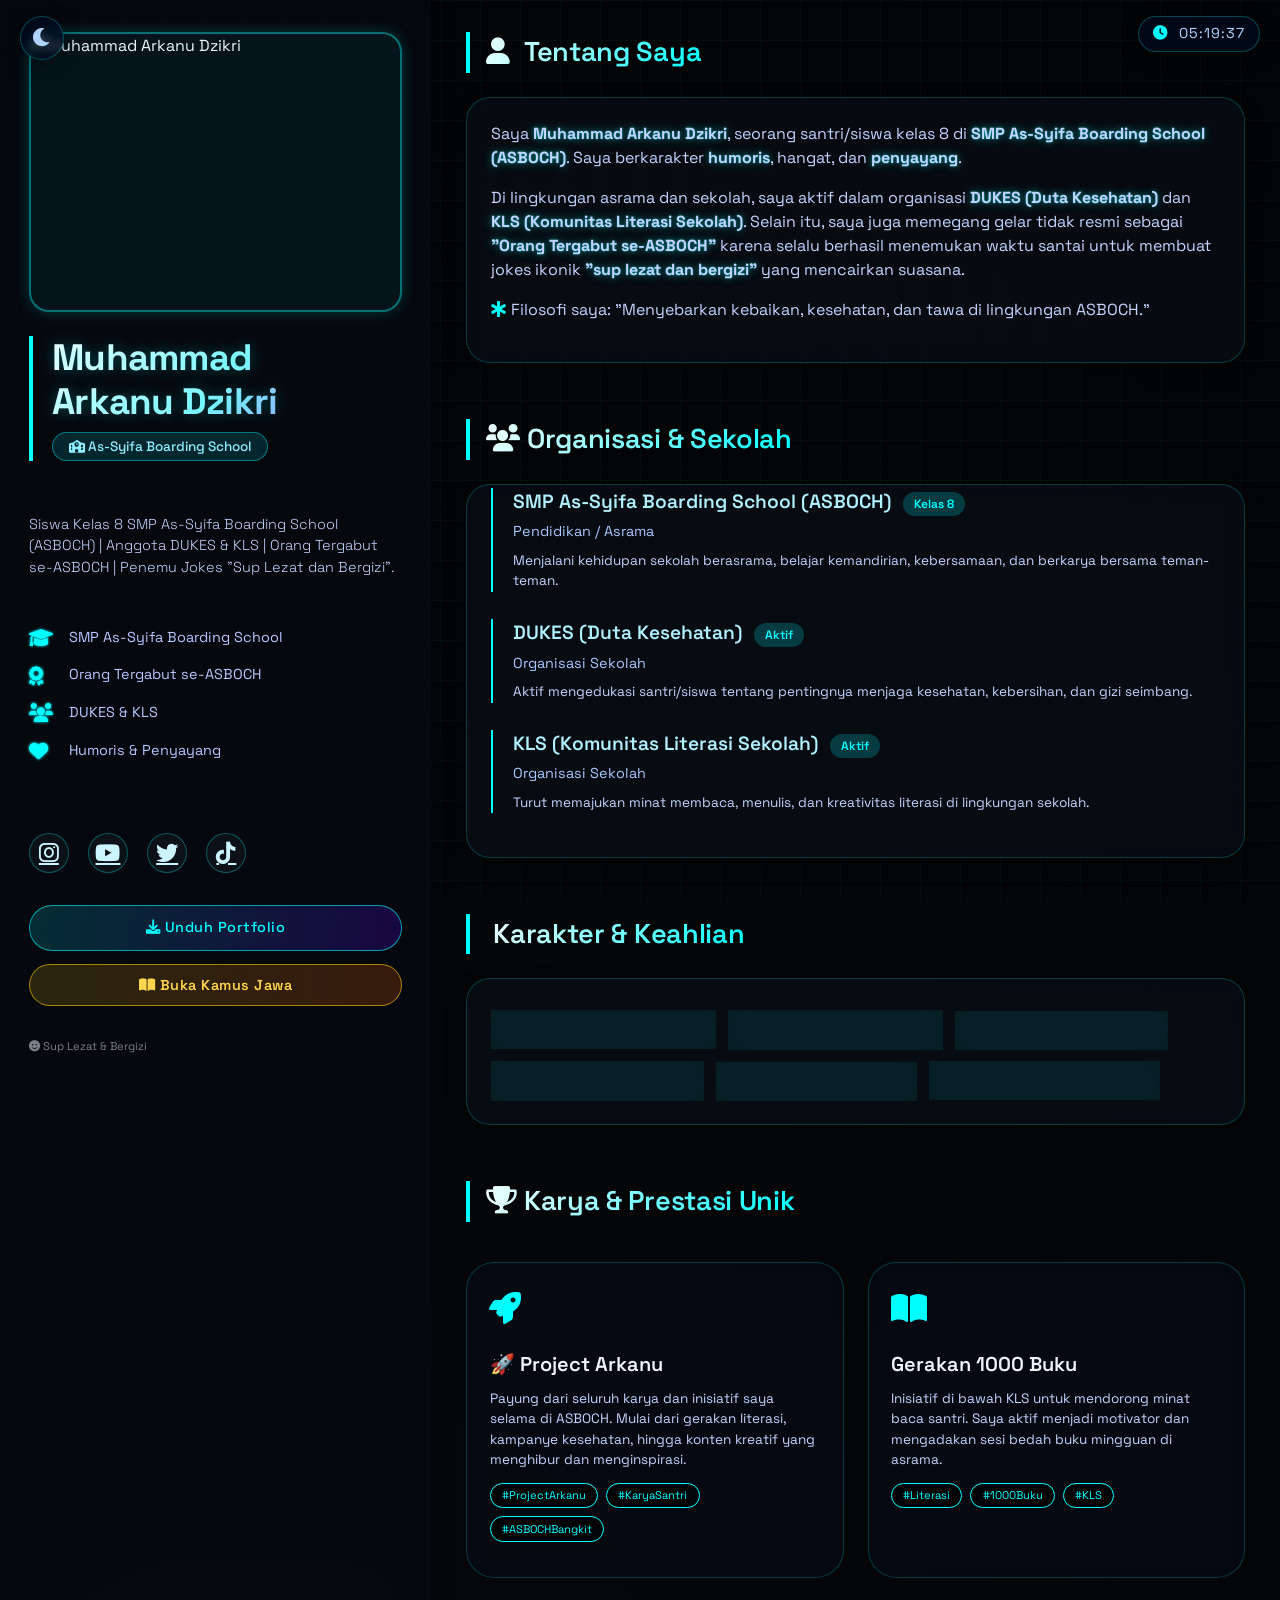
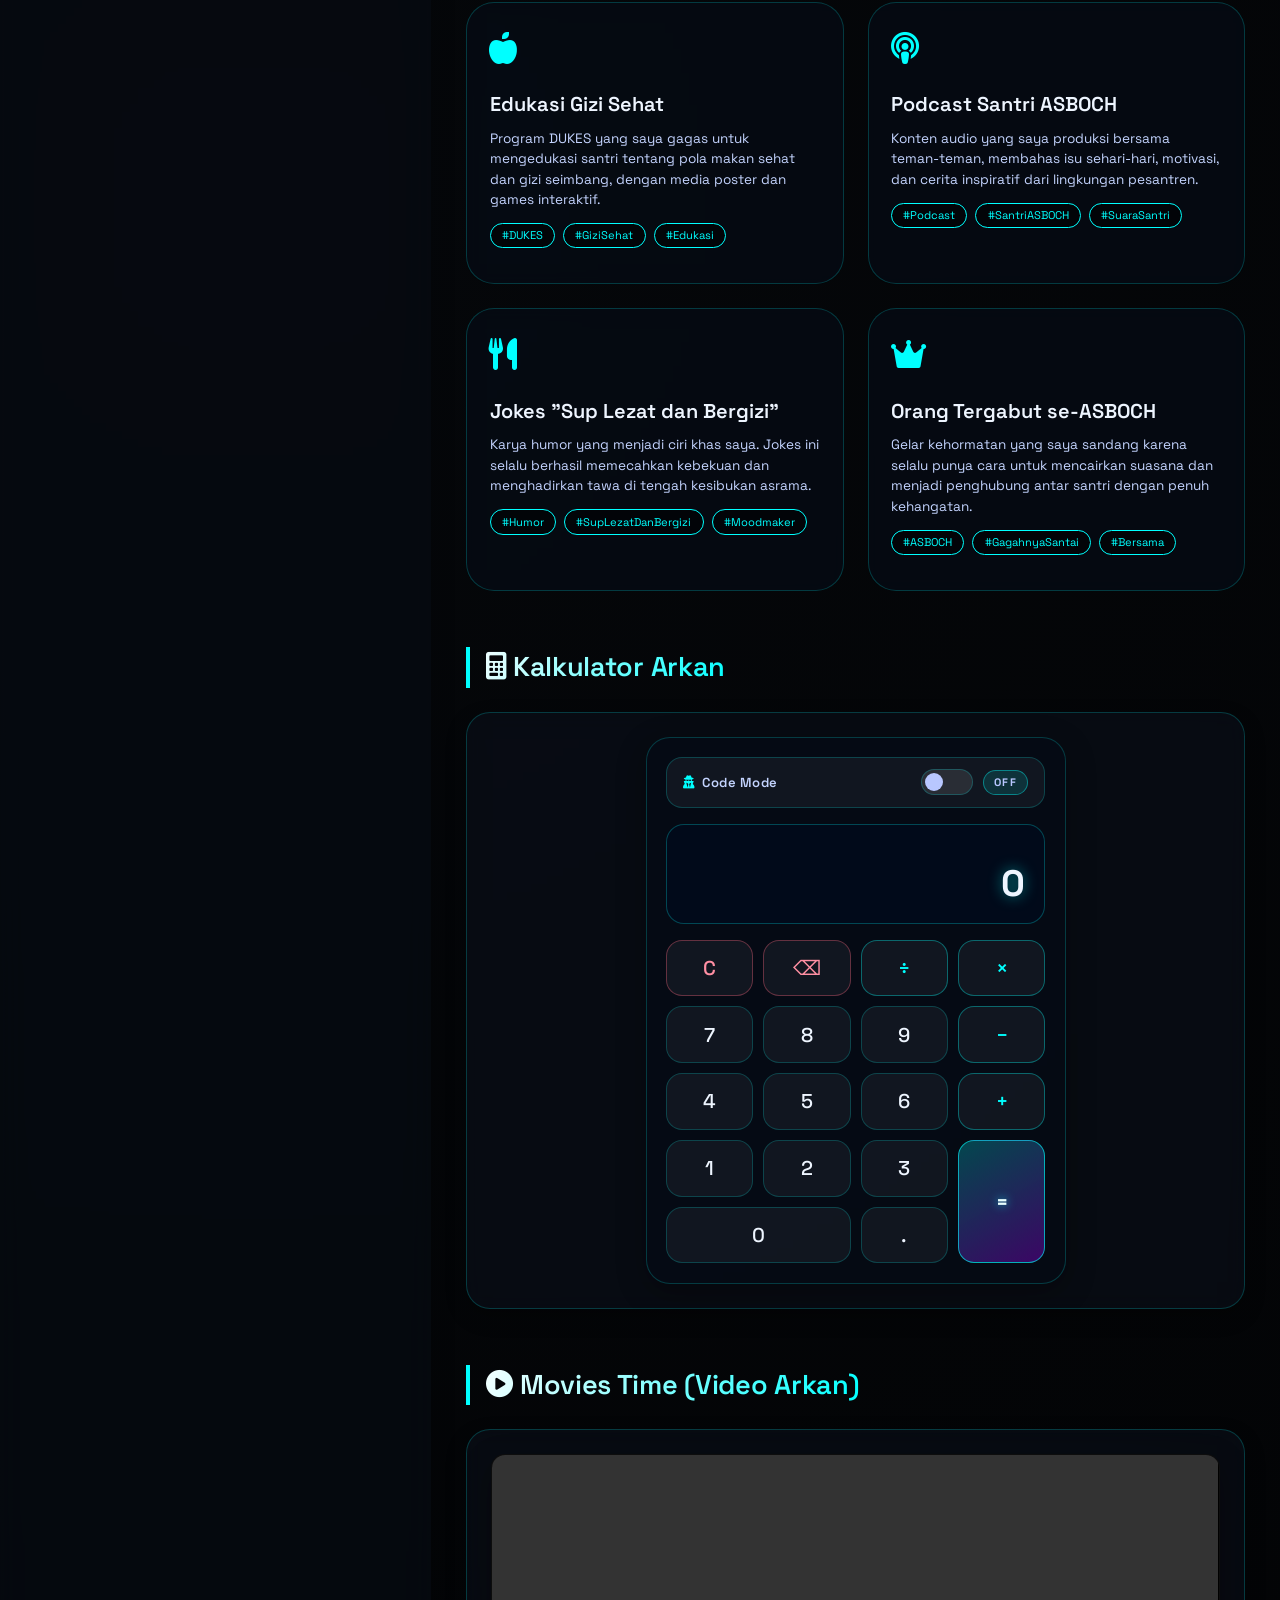
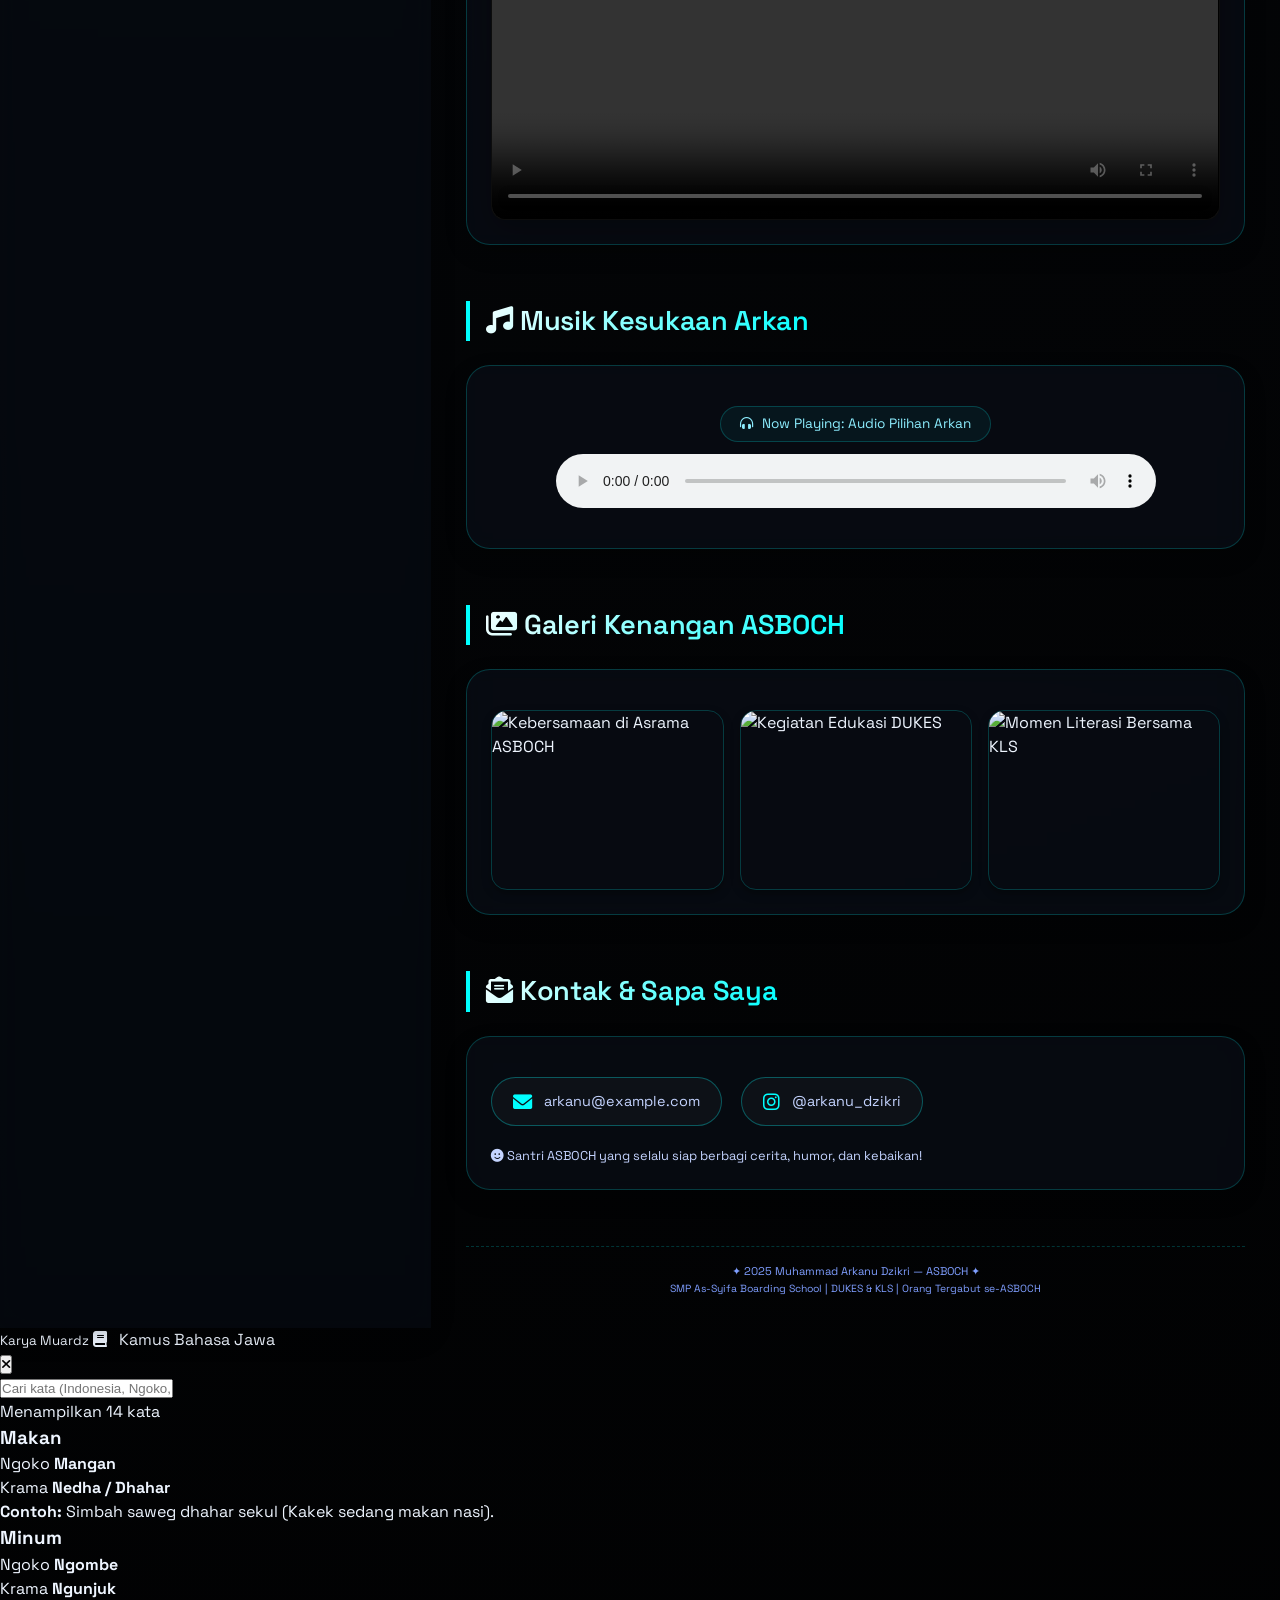
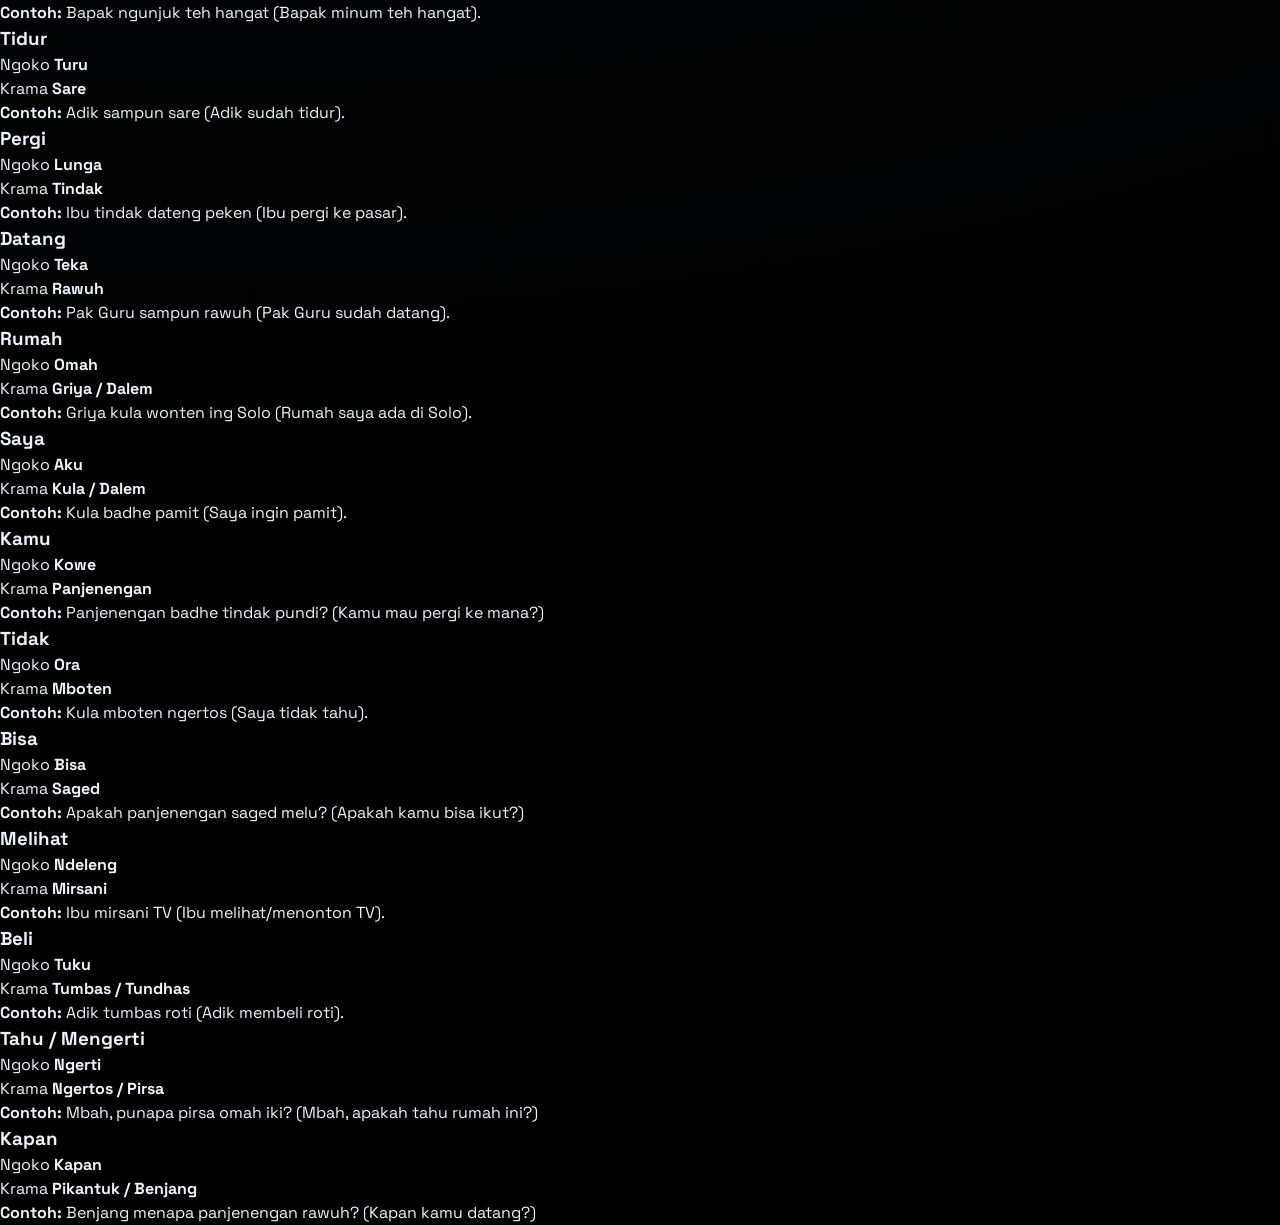
==== index.html @ 4ced3007 "bismillah" ====
<!DOCTYPE html>
<html lang="id">
<head>
    <meta charset="UTF-8">
    <meta name="viewport" content="width=device-width, initial-scale=1.0, viewport-fit=cover">
    <title>Muhammad Arkanu Dzikri - Portfolio</title>
    <link href="https://fonts.googleapis.com/css2?family=Space+Grotesk:wght@300;400;500;600;700&display=swap" rel="stylesheet">
    <link rel="stylesheet" href="https://cdnjs.cloudflare.com/ajax/libs/font-awesome/6.0.0-beta3/css/all.min.css">
    <style>
        /* ===== RESET & VARIABEL ===== */
        * {
            margin: 0;
            padding: 0;
            box-sizing: border-box;
        }

        :root {
            --bg-primary: radial-gradient(circle at 20% 30%, #05070a, #000000);
            --bg-body: #000000;
            --text-primary: #eef5ff;
            --text-secondary: #c4d4ff;
            --text-muted: #b8c7ff;
            --card-bg: rgba(8, 12, 20, 0.6);
            --card-border: rgba(0, 255, 255, 0.25);
            --glass-bg: rgba(12, 18, 28, 0.55);
            --glass-border: rgba(0, 255, 255, 0.2);
            --shadow-color: rgba(0, 0, 0, 0.3);
            --sidebar-border: rgba(0, 255, 255, 0.25);
            --skill-bg: rgba(0, 255, 255, 0.08);
            --skill-border: rgba(0, 255, 255, 0.3);
            --project-bg: rgba(6, 12, 22, 0.7);
            --contact-bg: rgba(255, 255, 255, 0.03);
            --footer-border: rgba(0, 255, 255, 0.2);
            --clock-bg: rgba(0, 10, 30, 0.7);
            --clock-border: rgba(0, 255, 255, 0.25);
            --clock-text: #b0d4ff;
            --badge-bg: rgba(0, 255, 255, 0.12);
            --badge-border: rgba(0, 255, 255, 0.4);
            --glow-color: rgba(0, 255, 255, 0.5);
            --gradient-name: linear-gradient(135deg, #ffffff, #88f7ff, #a55cff);
            --grid-line: rgba(0, 255, 255, 0.03);
            --scrollbar-track: #0a0f1a;
            --scrollbar-thumb: #0ff;
            --lightbox-overlay: rgba(4, 6, 10, 0.92);
            --input-bg: rgba(255, 255, 255, 0.05);
        }

        body.light-mode {
            --bg-primary: radial-gradient(circle at 20% 30%, #f0f8ff, #d4e8ff);
            --bg-body: #eef4fa;
            --text-primary: #0b1a2e;
            --text-secondary: #1f3a5f;
            --text-muted: #2a4a7a;
            --card-bg: rgba(255, 255, 255, 0.7);
            --card-border: rgba(0, 120, 200, 0.25);
            --glass-bg: rgba(255, 255, 255, 0.6);
            --glass-border: rgba(0, 120, 200, 0.2);
            --shadow-color: rgba(0, 20, 50, 0.15);
            --sidebar-border: rgba(0, 120, 200, 0.3);
            --skill-bg: rgba(0, 120, 200, 0.08);
            --skill-border: rgba(0, 120, 200, 0.3);
            --project-bg: rgba(255, 255, 255, 0.7);
            --contact-bg: rgba(0, 0, 0, 0.03);
            --footer-border: rgba(0, 120, 200, 0.2);
            --clock-bg: rgba(255, 255, 255, 0.7);
            --clock-border: rgba(0, 120, 200, 0.25);
            --clock-text: #0b2a4a;
            --badge-bg: rgba(0, 120, 200, 0.12);
            --badge-border: rgba(0, 120, 200, 0.4);
            --glow-color: rgba(0, 120, 200, 0.5);
            --gradient-name: linear-gradient(135deg, #0b1a2e, #1a6b8a, #4a2a8a);
            --grid-line: rgba(0, 120, 200, 0.05);
            --scrollbar-track: #d4e0ec;
            --scrollbar-thumb: #2a7aaa;
            --lightbox-overlay: rgba(255, 255, 255, 0.92);
            --input-bg: rgba(0, 0, 0, 0.03);
        }

        body {
            font-family: 'Space Grotesk', sans-serif;
            background: var(--bg-primary);
            color: var(--text-primary);
            line-height: 1.5;
            scroll-behavior: smooth;
            overflow-x: hidden;
            transition: background 0.5s ease, color 0.4s ease;
        }

        body::before {
            content: "";
            position: fixed;
            top: 0;
            left: 0;
            width: 100%;
            height: 100%;
            background-image:
                linear-gradient(var(--grid-line) 1px, transparent 1px),
                linear-gradient(90deg, var(--grid-line) 1px, transparent 1px);
            background-size: 40px 40px;
            pointer-events: none;
            z-index: 0;
            transition: background-image 0.5s ease;
        }

        .glow-text {
            text-shadow: 0 0 8px var(--glow-color), 0 0 2px var(--glow-color);
            transition: text-shadow 0.3s ease;
        }

        /* ===== LAYOUT ===== */
        .portfolio-container {
            display: flex;
            flex-wrap: wrap;
            max-width: 1400px;
            margin: 0 auto;
            position: relative;
            z-index: 2;
            min-height: 100vh;
        }

        /* ===== SIDEBAR KIRI ===== */
        .sidebar-left {
            flex: 1.2;
            min-width: 280px;
            background: var(--card-bg);
            backdrop-filter: blur(16px);
            border-right: none;
            box-shadow: -10px 0 30px var(--shadow-color);
            padding: 2rem 1.8rem;
            display: flex;
            flex-direction: column;
            position: relative;
            transition: background 0.5s ease, box-shadow 0.4s ease;
        }

        .sidebar-left::after {
            display: none;
        }

        /* ===== PROFIL ===== */
        .profile-frame {
            width: 100%;
            height: 280px;
            border-radius: 20px;
            overflow: hidden;
            border: 2px solid rgba(0, 255, 255, 0.4);
            box-shadow: 0 0 15px rgba(0, 255, 255, 0.2);
            margin-bottom: 1.5rem;
            transform-style: preserve-3d;
            perspective: 1000px;
            cursor: pointer;
            transition: border-color 0.3s ease, box-shadow 0.3s ease;
            background: rgba(0, 255, 255, 0.05);
            display: flex;
            align-items: center;
            justify-content: center;
        }

        body.light-mode .profile-frame {
            border-color: rgba(0, 120, 200, 0.5);
            box-shadow: 0 0 20px rgba(0, 120, 200, 0.15);
            background: rgba(0, 120, 200, 0.05);
        }

        .profile-frame img {
            width: 100%;
            height: 100%;
            object-fit: cover;
            transition: transform 0.1s ease-out;
            backface-visibility: hidden;
        }

        .profile-frame:hover {
            border-color: #0ff;
            box-shadow: 0 0 25px rgba(0, 255, 255, 0.6);
        }

        body.light-mode .profile-frame:hover {
            border-color: #1a8fc0;
            box-shadow: 0 0 25px rgba(0, 120, 200, 0.5);
        }

        .name-highlight {
            margin-bottom: 1.8rem;
            border-left: 4px solid #0ff;
            padding-left: 1.2rem;
            transition: border-color 0.4s ease;
        }

        body.light-mode .name-highlight {
            border-left-color: #1a8fc0;
        }

        .name-highlight h1 {
            font-size: 2.3rem;
            font-weight: 700;
            letter-spacing: -0.02em;
            background: var(--gradient-name);
            background-clip: text;
            -webkit-background-clip: text;
            color: transparent;
            text-shadow: 0 0 15px rgba(0, 255, 255, 0.3);
            line-height: 1.2;
            margin-bottom: 0.5rem;
            transition: background 0.4s ease, text-shadow 0.3s ease;
        }

        body.light-mode .name-highlight h1 {
            text-shadow: 0 0 15px rgba(0, 120, 200, 0.2);
        }

        .badge-title {
            font-size: 0.85rem;
            font-weight: 500;
            color: #8deeff;
            background: var(--badge-bg);
            display: inline-block;
            padding: 0.2rem 1rem;
            border-radius: 40px;
            backdrop-filter: blur(4px);
            border: 0.5px solid var(--badge-border);
            transition: color 0.4s ease, background 0.4s ease, border-color 0.4s ease;
        }

        body.light-mode .badge-title {
            color: #1a6b8a;
        }

        .short-bio {
            margin: 1.5rem 0;
            color: var(--text-secondary);
            font-weight: 300;
            font-size: 0.9rem;
            line-height: 1.5;
            transition: color 0.4s ease;
        }

        .info-list {
            list-style: none;
            margin: 1.5rem 0;
        }

        .info-list li {
            display: flex;
            align-items: center;
            gap: 12px;
            margin-bottom: 1rem;
            font-size: 0.9rem;
            color: var(--text-muted);
            transition: transform 0.2s ease, color 0.2s ease, color 0.4s ease;
        }

        .info-list li:hover {
            transform: translateX(5px);
            color: #0ff;
        }

        body.light-mode .info-list li:hover {
            color: #1a7aaa;
        }

        .info-list li i {
            width: 28px;
            font-size: 1.2rem;
            color: #0ff;
            text-shadow: 0 0 3px cyan;
            transition: color 0.4s ease, text-shadow 0.4s ease;
        }

        body.light-mode .info-list li i {
            color: #1a8fc0;
            text-shadow: 0 0 3px rgba(0, 120, 200, 0.4);
        }

        .social-icons {
            display: flex;
            gap: 1.2rem;
            margin: 2rem 0 1.5rem;
        }

        .social-icons a {
            color: #ccf4ff;
            font-size: 1.4rem;
            transition: 0.2s ease;
            background: rgba(255, 255, 255, 0.03);
            width: 40px;
            height: 40px;
            display: flex;
            align-items: center;
            justify-content: center;
            border-radius: 50%;
            backdrop-filter: blur(4px);
            border: 0.5px solid rgba(0, 255, 255, 0.3);
            transition: all 0.3s ease;
        }

        body.light-mode .social-icons a {
            color: #1a4a6a;
            border-color: rgba(0, 120, 200, 0.2);
            background: rgba(0, 0, 0, 0.02);
        }

        .social-icons a:hover {
            color: #0ff;
            transform: translateY(-4px) scale(1.1);
            border-color: #0ff;
            box-shadow: 0 0 12px rgba(0, 255, 255, 0.5);
            background: rgba(0, 255, 255, 0.1);
        }

        body.light-mode .social-icons a:hover {
            color: #1a8fc0;
            border-color: #1a8fc0;
            box-shadow: 0 0 12px rgba(0, 120, 200, 0.4);
            background: rgba(0, 120, 200, 0.08);
        }

        .cv-button {
            background: linear-gradient(95deg, rgba(0, 255, 255, 0.15), rgba(100, 0, 255, 0.2));
            border: 1px solid rgba(0, 255, 255, 0.6);
            color: #0ff;
            padding: 0.7rem 0;
            text-align: center;
            border-radius: 40px;
            font-weight: 500;
            letter-spacing: 0.5px;
            transition: 0.3s;
            backdrop-filter: blur(5px);
            margin-top: 0.5rem;
            text-decoration: none;
            display: block;
            font-size: 0.9rem;
        }

        body.light-mode .cv-button {
            background: linear-gradient(95deg, rgba(0, 120, 200, 0.15), rgba(80, 40, 200, 0.15));
            border-color: rgba(0, 120, 200, 0.5);
            color: #1a6b8a;
        }

        .cv-button:hover {
            background: rgba(0, 255, 255, 0.3);
            box-shadow: 0 0 15px cyan;
            border-color: cyan;
            color: white;
            transform: scale(1.02);
        }

        body.light-mode .cv-button:hover {
            background: rgba(0, 120, 200, 0.2);
            box-shadow: 0 0 15px rgba(0, 120, 200, 0.4);
            border-color: #1a8fc0;
            color: #0b1a2e;
        }

        /* ===== TOMBOL KAMUS ===== */
        .kamus-button {
            background: linear-gradient(95deg, rgba(255, 200, 0, 0.15), rgba(255, 100, 0, 0.2));
            border: 1px solid rgba(255, 200, 0, 0.6);
            color: #ffd54f;
            padding: 0.7rem 0;
            text-align: center;
            border-radius: 40px;
            font-weight: 600;
            letter-spacing: 0.5px;
            transition: 0.3s;
            backdrop-filter: blur(5px);
            margin-top: 0.8rem;
            text-decoration: none;
            display: block;
            font-size: 0.9rem;
            cursor: pointer;
            font-family: 'Space Grotesk', sans-serif;
        }

        body.light-mode .kamus-button {
            background: linear-gradient(95deg, rgba(255, 160, 0, 0.15), rgba(255, 80, 0, 0.15));
            border-color: rgba(255, 160, 0, 0.5);
            color: #b45309;
        }

        .kamus-button:hover {
            background: rgba(255, 200, 0, 0.3);
            box-shadow: 0 0 15px rgba(255, 200, 0, 0.6);
            border-color: #ffd54f;
            color: white;
            transform: scale(1.02);
        }

        body.light-mode .kamus-button:hover {
            background: rgba(255, 160, 0, 0.2);
            box-shadow: 0 0 15px rgba(255, 160, 0, 0.4);
            border-color: #b45309;
            color: #0b1a2e;
        }

        /* ===== MAIN CONTENT ===== */
        .main-content {
            flex: 2.5;
            padding: 2rem 2.2rem;
            overflow-x: hidden;
        }

        section {
            margin-bottom: 3.5rem;
        }

        .reveal {
            position: relative;
            transform: translateY(40px);
            opacity: 0;
            transition: transform 0.8s ease, opacity 0.8s ease;
        }

        .reveal.active {
            transform: translateY(0);
            opacity: 1;
        }

        .section-title {
            font-size: 1.7rem;
            font-weight: 600;
            letter-spacing: -0.3px;
            margin-bottom: 1.5rem;
            display: inline-block;
            background: linear-gradient(120deg, #fff, #0ff);
            background-clip: text;
            -webkit-background-clip: text;
            color: transparent;
            border-left: 4px solid #0ff;
            padding-left: 1rem;
            transition: background 0.4s ease, border-color 0.4s ease;
        }

        body.light-mode .section-title {
            background: linear-gradient(120deg, #0b1a2e, #1a7aaa);
            background-clip: text;
            -webkit-background-clip: text;
            color: transparent;
            border-left-color: #1a8fc0;
        }

        .glass-card {
            background: var(--glass-bg);
            backdrop-filter: blur(10px);
            border-radius: 24px;
            border: 1px solid var(--glass-border);
            padding: 1.5rem;
            transition: background 0.5s ease, border-color 0.3s ease, box-shadow 0.3s ease, transform 0.3s ease;
            box-shadow: 0 8px 20px var(--shadow-color);
        }

        .glass-card:hover {
            border-color: rgba(0, 255, 255, 0.7);
            box-shadow: 0 0 20px rgba(0, 255, 255, 0.2);
            transform: translateY(-3px);
        }

        body.light-mode .glass-card:hover {
            border-color: rgba(0, 120, 200, 0.6);
            box-shadow: 0 0 20px rgba(0, 120, 200, 0.15);
        }

        .about-text p {
            margin-bottom: 1rem;
            color: var(--text-secondary);
            transition: color 0.4s ease;
        }

        .experience-item {
            margin-bottom: 1.7rem;
            border-left: 2px solid #0ff;
            padding-left: 1.2rem;
            transition: border-color 0.3s, transform 0.3s;
        }

        body.light-mode .experience-item {
            border-left-color: #1a8fc0;
        }

        .experience-item:hover {
            border-left-color: #f0f;
            transform: translateX(4px);
        }

        body.light-mode .experience-item:hover {
            border-left-color: #7a3aaa;
        }

        .exp-title {
            font-size: 1.2rem;
            font-weight: 600;
            color: #b1f0ff;
            display: flex;
            align-items: baseline;
            flex-wrap: wrap;
            gap: 12px;
            margin-bottom: 0.3rem;
            transition: color 0.4s ease;
        }

        body.light-mode .exp-title {
            color: #1a5a7a;
        }

        .exp-date {
            font-size: 0.75rem;
            background: rgba(0, 255, 255, 0.2);
            padding: 0.2rem 0.7rem;
            border-radius: 30px;
            color: #0ff;
            transition: background 0.4s ease, color 0.4s ease;
        }

        body.light-mode .exp-date {
            background: rgba(0, 120, 200, 0.15);
            color: #1a7aaa;
        }

        .exp-company {
            font-size: 0.9rem;
            color: #aac8ff;
            margin-bottom: 0.5rem;
            transition: color 0.4s ease;
        }

        body.light-mode .exp-company {
            color: #3a5a7a;
        }

        .skills-grid {
            display: flex;
            flex-wrap: wrap;
            gap: 12px;
            margin-top: 0.5rem;
        }

        .skill-pill {
            background: var(--skill-bg);
            backdrop-filter: blur(4px);
            border: 0.5px solid var(--skill-border);
            border-radius: 60px;
            padding: 0.5rem 1.2rem;
            font-size: 0.85rem;
            font-weight: 500;
            letter-spacing: 0.3px;
            transition: all 0.2s;
            color: #cdf2ff;
            transition: background 0.4s ease, border-color 0.4s ease, color 0.4s ease, transform 0.2s, box-shadow 0.2s;
        }

        body.light-mode .skill-pill {
            color: #1a4a6a;
        }

        .skill-pill:hover {
            background: rgba(0, 255, 255, 0.2);
            border-color: #0ff;
            transform: scale(1.05) translateY(-2px);
            color: white;
            box-shadow: 0 0 12px cyan;
        }

        body.light-mode .skill-pill:hover {
            background: rgba(0, 120, 200, 0.15);
            border-color: #1a8fc0;
            color: #0b1a2e;
            box-shadow: 0 0 12px rgba(0, 120, 200, 0.3);
        }

        .projects-grid {
            display: grid;
            grid-template-columns: repeat(auto-fill, minmax(260px, 1fr));
            gap: 1.5rem;
            margin-top: 1rem;
        }

        .project-card {
            background: var(--project-bg);
            backdrop-filter: blur(8px);
            border-radius: 28px;
            padding: 1.4rem;
            border: 1px solid var(--glass-border);
            transition: background 0.5s ease, border-color 0.3s, box-shadow 0.3s, transform 0.3s;
        }

        body.light-mode .project-card {
            background: rgba(255, 255, 255, 0.7);
        }

        .project-card:hover {
            border-color: #f0f;
            box-shadow: 0 0 20px rgba(255, 0, 255, 0.2);
            transform: translateY(-6px);
        }

        body.light-mode .project-card:hover {
            border-color: #7a3aaa;
            box-shadow: 0 0 20px rgba(120, 40, 180, 0.15);
        }

        .project-icon {
            font-size: 2rem;
            color: #0ff;
            margin-bottom: 1rem;
            transition: transform 0.3s ease, color 0.4s ease;
        }

        body.light-mode .project-icon {
            color: #1a8fc0;
        }

        .project-card:hover .project-icon {
            transform: scale(1.1) rotate(5deg);
        }

        .project-card h3 {
            font-size: 1.25rem;
            margin-bottom: 0.6rem;
            font-weight: 600;
            color: var(--text-primary);
            transition: color 0.4s ease;
        }

        .project-tech {
            display: flex;
            flex-wrap: wrap;
            gap: 8px;
            margin: 0.8rem 0;
        }

        .project-tech span {
            background: rgba(0, 0, 0, 0.5);
            font-size: 0.7rem;
            padding: 0.2rem 0.7rem;
            border-radius: 20px;
            color: #0ff;
            border: 0.2px solid cyan;
            transition: background 0.4s ease, color 0.4s ease, border-color 0.4s ease;
        }

        body.light-mode .project-tech span {
            background: rgba(0, 0, 0, 0.06);
            color: #1a6b8a;
            border-color: rgba(0, 120, 200, 0.3);
        }

        .project-card p {
            font-size: 0.85rem;
            color: var(--text-secondary);
            transition: color 0.4s ease;
        }

        /* ===== VIDEO ===== */
        .video-wrapper {
            position: relative;
            width: 100%;
            border-radius: 14px;
            overflow: hidden;
            background: #000;
            border: 1px solid rgba(255, 255, 255, 0.05);
            box-shadow: 0 10px 30px var(--shadow-color);
            transition: border-color 0.4s ease, box-shadow 0.4s ease;
        }

        body.light-mode .video-wrapper {
            border-color: rgba(0, 0, 0, 0.08);
        }

        .video-wrapper video {
            width: 100%;
            display: block;
            max-height: 500px;
            object-fit: contain;
        }

        /* ===== AUDIO ===== */
        .audio-container {
            display: flex;
            flex-direction: column;
            gap: 12px;
            align-items: center;
            padding: 1rem 0;
        }

        .audio-container audio {
            width: 100%;
            max-width: 600px;
            outline: none;
        }

        .audio-meta {
            font-size: 0.85rem;
            color: #8deeff;
            display: flex;
            align-items: center;
            gap: 8px;
            background: rgba(0, 255, 255, 0.05);
            padding: 0.4rem 1.2rem;
            border-radius: 30px;
            border: 0.5px solid rgba(0, 255, 255, 0.2);
            transition: color 0.4s ease, background 0.4s ease, border-color 0.4s ease;
        }

        body.light-mode .audio-meta {
            color: #1a6b8a;
            background: rgba(0, 120, 200, 0.05);
            border-color: rgba(0, 120, 200, 0.15);
        }

        /* ===== GALERI ===== */
        .gallery-container {
            display: grid;
            grid-template-columns: repeat(auto-fill, minmax(200px, 1fr));
            gap: 1rem;
            margin-top: 1rem;
        }

        .gallery-item {
            position: relative;
            border-radius: 16px;
            overflow: hidden;
            border: 1px solid rgba(0, 255, 255, 0.2);
            height: 180px;
            cursor: pointer;
            box-shadow: 0 4px 10px var(--shadow-color);
            transition: border-color 0.3s, box-shadow 0.3s, transform 0.3s;
        }

        body.light-mode .gallery-item {
            border-color: rgba(0, 120, 200, 0.15);
        }

        .gallery-item img {
            width: 100%;
            height: 100%;
            object-fit: cover;
            transition: all 0.4s ease;
        }

        .gallery-caption {
            position: absolute;
            bottom: 0;
            left: 0;
            width: 100%;
            background: linear-gradient(transparent, rgba(0, 0, 0, 0.9));
            padding: 12px;
            font-size: 0.75rem;
            color: #fff;
            transform: translateY(100%);
            transition: transform 0.3s ease;
        }

        body.light-mode .gallery-caption {
            background: linear-gradient(transparent, rgba(0, 0, 0, 0.7));
        }

        .gallery-item:hover .gallery-caption {
            transform: translateY(0);
        }

        .gallery-item:hover img {
            filter: brightness(0.8) scale(1.05);
        }

        .gallery-item:hover {
            border-color: #0ff;
            box-shadow: 0 0 15px rgba(0, 255, 255, 0.4);
            transform: scale(1.02);
        }

        body.light-mode .gallery-item:hover {
            border-color: #1a8fc0;
            box-shadow: 0 0 15px rgba(0, 120, 200, 0.3);
        }

        /* ===== LIGHTBOX ===== */
        .lightbox-modal {
            position: fixed;
            top: 0;
            left: 0;
            width: 100%;
            height: 100%;
            background: var(--lightbox-overlay);
            backdrop-filter: blur(8px);
            z-index: 9999;
            display: flex;
            align-items: center;
            justify-content: center;
            opacity: 0;
            pointer-events: none;
            transition: opacity 0.3s ease, background 0.4s ease;
        }

        .lightbox-modal.show {
            opacity: 1;
            pointer-events: auto;
        }

        .lightbox-content {
            max-width: 85%;
            max-height: 80vh;
            position: relative;
            transform: scale(0.9);
            transition: transform 0.3s ease;
            text-align: center;
        }

        .lightbox-modal.show .lightbox-content {
            transform: scale(1);
        }

        .lightbox-img {
            max-width: 100%;
            max-height: 75vh;
            border-radius: 12px;
            border: 2px solid rgba(0, 255, 255, 0.3);
            box-shadow: 0 0 30px rgba(0, 255, 255, 0.2);
            transition: border-color 0.4s ease, box-shadow 0.4s ease;
        }

        body.light-mode .lightbox-img {
            border-color: rgba(0, 120, 200, 0.3);
            box-shadow: 0 0 30px rgba(0, 120, 200, 0.15);
        }

        .lightbox-desc {
            color: var(--text-primary);
            margin-top: 15px;
            font-size: 1rem;
            letter-spacing: 0.5px;
            text-shadow: 0 0 8px var(--glow-color);
            transition: color 0.4s ease, text-shadow 0.4s ease;
        }

        body.light-mode .lightbox-desc {
            text-shadow: 0 0 8px rgba(0, 120, 200, 0.3);
        }

        .lightbox-close {
            position: absolute;
            top: -40px;
            right: 0;
            color: #0ff;
            font-size: 2rem;
            cursor: pointer;
            transition: color 0.2s;
        }

        body.light-mode .lightbox-close {
            color: #1a6b8a;
        }

        .lightbox-close:hover {
            color: #f0f;
        }

        body.light-mode .lightbox-close:hover {
            color: #7a3aaa;
        }

        /* ===== CONTACT ===== */
        .contact-info {
            display: flex;
            flex-wrap: wrap;
            gap: 1.2rem;
            margin-top: 1rem;
        }

        .contact-item {
            background: var(--contact-bg);
            padding: 0.8rem 1.3rem;
            border-radius: 48px;
            display: inline-flex;
            align-items: center;
            gap: 12px;
            border: 0.5px solid rgba(0, 255, 255, 0.3);
            transition: all 0.3s ease;
        }

        body.light-mode .contact-item {
            border-color: rgba(0, 120, 200, 0.15);
        }

        .contact-item i {
            font-size: 1.2rem;
            color: #0ff;
            transition: color 0.4s ease;
        }

        body.light-mode .contact-item i {
            color: #1a8fc0;
        }

        .contact-item a,
        .contact-item span {
            color: var(--text-secondary);
            text-decoration: none;
            font-size: 0.9rem;
            transition: color 0.4s ease;
        }

        .contact-item:hover {
            background: rgba(0, 255, 255, 0.1);
            border-color: cyan;
            transform: translateY(-2px);
            box-shadow: 0 4px 12px rgba(0, 255, 255, 0.2);
        }

        body.light-mode .contact-item:hover {
            background: rgba(0, 120, 200, 0.08);
            border-color: #1a8fc0;
            box-shadow: 0 4px 12px rgba(0, 120, 200, 0.15);
        }

        /* ===== FOOTER ===== */
        footer {
            text-align: center;
            font-size: 0.7rem;
            margin-top: 3rem;
            padding-top: 1rem;
            border-top: 1px dashed var(--footer-border);
            color: #7f9eff;
            transition: color 0.4s ease, border-color 0.4s ease;
        }

        body.light-mode footer {
            color: #4a6a8a;
        }

        /* ===== SCROLLBAR ===== */
        ::-webkit-scrollbar {
            width: 6px;
        }
        ::-webkit-scrollbar-track {
            background: var(--scrollbar-track);
            transition: background 0.4s ease;
        }
        ::-webkit-scrollbar-thumb {
            background: var(--scrollbar-thumb);
            border-radius: 8px;
            transition: background 0.4s ease;
        }

        /* ============================================================
           ===== KALKULATOR + CODE MODE (EASTER EGG) =====
           ============================================================ */
        .calc-wrapper {
            max-width: 420px;
            margin: 0 auto;
            background: var(--project-bg);
            border: 1px solid var(--glass-border);
            border-radius: 24px;
            padding: 1.2rem;
            box-shadow: 0 8px 30px var(--shadow-color);
            transition: background 0.5s ease, border-color 0.3s ease, box-shadow 0.3s ease;
        }

        /* ---- Baris Code Mode (toggle) ---- */
        .code-mode-bar {
            display: flex;
            align-items: center;
            gap: 10px;
            padding: 0.7rem 1rem;
            border-radius: 16px;
            background: var(--input-bg);
            border: 1px solid var(--glass-border);
            margin-bottom: 1rem;
            transition: background 0.35s ease, border-color 0.35s ease,
                        box-shadow 0.35s ease, transform 0.15s ease;
        }

        .code-mode-bar.active {
            border-color: rgba(0, 255, 140, 0.65);
            background: rgba(0, 255, 140, 0.06);
            box-shadow: 0 0 18px rgba(0, 255, 140, 0.25);
        }

        body.light-mode .code-mode-bar.active {
            border-color: rgba(0, 150, 80, 0.6);
            background: rgba(0, 180, 100, 0.08);
            box-shadow: 0 0 18px rgba(0, 150, 80, 0.2);
        }

        .code-mode-text {
            font-size: 0.82rem;
            font-weight: 600;
            letter-spacing: 0.5px;
            color: var(--text-secondary);
            display: flex;
            align-items: center;
            gap: 8px;
            margin-right: auto;
            transition: color 0.35s ease;
        }

        .code-mode-text i {
            color: #0ff;
            transition: color 0.35s ease;
        }

        body.light-mode .code-mode-text i {
            color: #1a8fc0;
        }

        .code-mode-bar.active .code-mode-text i {
            color: #6bffb0;
        }

        body.light-mode .code-mode-bar.active .code-mode-text i {
            color: #0a7a45;
        }

        .code-mode-status {
            font-size: 0.68rem;
            font-weight: 700;
            letter-spacing: 1.5px;
            padding: 3px 10px;
            border-radius: 20px;
            background: var(--badge-bg);
            border: 1px solid var(--badge-border);
            color: var(--text-muted);
            transition: all 0.35s ease;
        }

        .code-mode-bar.active .code-mode-status {
            color: #6bffb0;
            border-color: #0f8;
            background: rgba(0, 255, 140, 0.12);
            box-shadow: 0 0 12px rgba(0, 255, 140, 0.4);
        }

        body.light-mode .code-mode-bar.active .code-mode-status {
            color: #0a7a45;
        }

        /* ---- Switch Toggle ---- */
        .switch {
            position: relative;
            display: inline-block;
            width: 52px;
            height: 26px;
            flex-shrink: 0;
        }

        .switch input {
            opacity: 0;
            width: 0;
            height: 0;
        }

        .slider {
            position: absolute;
            cursor: pointer;
            top: 0;
            left: 0;
            right: 0;
            bottom: 0;
            background: rgba(255, 255, 255, 0.10);
            border: 1px solid var(--glass-border);
            border-radius: 34px;
            transition: background 0.4s ease, border-color 0.4s ease, box-shadow 0.4s ease;
        }

        body.light-mode .slider {
            background: rgba(0, 0, 0, 0.08);
        }

        .slider::before {
            content: "";
            position: absolute;
            height: 18px;
            width: 18px;
            left: 3px;
            top: 50%;
            transform: translateY(-50%);
            background: var(--text-muted);
            border-radius: 50%;
            transition: transform 0.4s cubic-bezier(.2, .9, .3, 1.4),
                        background 0.4s ease, box-shadow 0.4s ease;
        }

        .switch input:checked + .slider {
            background: rgba(0, 255, 140, 0.25);
            border-color: #0f8;
            box-shadow: 0 0 14px rgba(0, 255, 140, 0.55);
        }

        .switch input:checked + .slider::before {
            transform: translate(26px, -50%);
            background: #6bffb0;
            box-shadow: 0 0 10px #0f8;
        }

        /* ---- Display ---- */
        .calc-display {
            background: var(--clock-bg);
            border: 1px solid var(--clock-border);
            border-radius: 18px;
            padding: 1rem 1.2rem;
            text-align: right;
            margin-bottom: 1rem;
            min-height: 100px;
            display: flex;
            flex-direction: column;
            justify-content: space-between;
            overflow: hidden;
            transition: background 0.5s ease, border-color 0.4s ease;
        }

        .calc-history {
            font-size: 0.82rem;
            letter-spacing: 1px;
            color: var(--text-muted);
            min-height: 1.3em;
            word-break: break-all;
            transition: color 0.4s ease;
        }

        .calc-output {
            font-size: 2.3rem;
            font-weight: 700;
            line-height: 1.2;
            color: var(--text-primary);
            word-break: break-all;
            text-shadow: 0 0 14px var(--glow-color);
            transition: color 0.4s ease, text-shadow 0.4s ease;
        }

        /* ---- Tombol Kalkulator ---- */
        .calc-keys {
            display: grid;
            grid-template-columns: repeat(4, 1fr);
            gap: 10px;
        }

        .calc-btn {
            font-family: 'Space Grotesk', sans-serif;
            font-size: 1.25rem;
            font-weight: 500;
            padding: 0.9rem 0;
            border-radius: 16px;
            border: 1px solid var(--glass-border);
            background: var(--input-bg);
            color: var(--text-primary);
            cursor: pointer;
            transition: transform 0.15s ease, background 0.25s ease,
                        border-color 0.25s ease, box-shadow 0.25s ease, color 0.25s ease;
            user-select: none;
            -webkit-tap-highlight-color: transparent;
            outline: none;
        }

        .calc-btn:hover {
            border-color: #0ff;
            box-shadow: 0 0 14px rgba(0, 255, 255, 0.25);
            transform: translateY(-2px);
        }

        body.light-mode .calc-btn:hover {
            border-color: #1a8fc0;
            box-shadow: 0 0 14px rgba(0, 120, 200, 0.22);
        }

        .calc-btn:active,
        .calc-btn.pressed {
            transform: scale(0.94);
            background: rgba(0, 255, 255, 0.15);
        }

        body.light-mode .calc-btn:active,
        body.light-mode .calc-btn.pressed {
            background: rgba(0, 120, 200, 0.15);
        }

        /* Tombol fungsi (C & backspace) */
        .calc-btn.fn {
            color: #ff8fa3;
            border-color: rgba(255, 100, 130, 0.35);
        }

        .calc-btn.fn:hover {
            border-color: #ff6b8b;
            box-shadow: 0 0 14px rgba(255, 100, 130, 0.35);
        }

        body.light-mode .calc-btn.fn {
            color: #b02040;
            border-color: rgba(200, 40, 80, 0.3);
        }

        /* Tombol operator */
        .calc-btn.op {
            color: #0ff;
            border-color: rgba(0, 255, 255, 0.35);
        }

        body.light-mode .calc-btn.op {
            color: #1a7aaa;
            border-color: rgba(0, 120, 200, 0.35);
        }

        /* Tombol sama dengan */
        .calc-btn.equals {
            grid-row: span 2;
            font-weight: 700;
            background: linear-gradient(150deg, rgba(0, 255, 255, 0.25), rgba(160, 0, 255, 0.35));
            border-color: rgba(0, 255, 255, 0.6);
            color: #eaffff;
            text-shadow: 0 0 10px rgba(0, 255, 255, 0.7);
        }

        .calc-btn.equals:hover {
            background: linear-gradient(150deg, rgba(0, 255, 255, 0.45), rgba(160, 0, 255, 0.5));
            box-shadow: 0 0 22px rgba(0, 255, 255, 0.5);
        }

        body.light-mode .calc-btn.equals {
            background: linear-gradient(150deg, rgba(0, 150, 220, 0.22), rgba(120, 40, 200, 0.25));
            border-color: rgba(0, 120, 200, 0.5);
            color: #0b1a2e;
            text-shadow: none;
        }

        /* Tombol nol (lebar 2 kolom) */
        .calc-btn.zero {
            grid-column: span 2;
        }

        /* ---- Toast notifikasi rahasia ---- */
        .calc-toast {
            position: fixed;
            left: 50%;
            bottom: 30px;
            transform: translate(-50%, 140%);
            background: rgba(0, 20, 12, 0.94);
            color: #6bffb0;
            border: 1px solid #0f8;
            padding: 12px 28px;
            border-radius: 40px;
            font-family: 'Space Grotesk', sans-serif;
            font-size: 0.95rem;
            font-weight: 600;
            letter-spacing: 0.6px;
            box-shadow: 0 0 28px rgba(0, 255, 140, 0.5);
            z-index: 10001;
            opacity: 0;
            pointer-events: none;
            transition: transform 0.45s cubic-bezier(.2, .9, .3, 1.4), opacity 0.35s ease;
        }

        .calc-toast.show {
            transform: translate(-50%, 0);
            opacity: 1;
        }

        body.light-mode .calc-toast {
            background: rgba(230, 255, 240, 0.97);
            color: #0a7a45;
            box-shadow: 0 0 28px rgba(0, 180, 100, 0.45);
        }

        @media (max-width: 600px) {
            .calc-wrapper {
                padding: 0.9rem;
            }
            .calc-btn {
                font-size: 1.05rem;
                padding: 0.78rem 0;
                border-radius: 14px;
            }
            .calc-output {
                font-size: 1.8rem;
            }
            .calc-display {
                min-height: 88px;
            }
            .code-mode-text {
                font-size: 0.75rem;
            }
        }

        /* ===== RESPONSIVE ===== */
        @media (max-width: 850px) {
            .portfolio-container {
                flex-direction: column;
            }
            .sidebar-left {
                border-right: none;
                border-bottom: 1px solid var(--sidebar-border);
                backdrop-filter: blur(20px);
                width: 100%;
                text-align: left;
                padding: 1.8rem;
            }
            .sidebar-left::after {
                display: none;
            }
            .name-highlight h1 {
                font-size: 2rem;
            }
            .main-content {
                padding: 1.5rem;
            }
            .section-title {
                font-size: 1.5rem;
            }
            .projects-grid {
                grid-template-columns: 1fr;
            }
            .kamus-page-inner {
                padding: 1.5rem 1rem 3rem;
            }
            .kamus-page-title {
                font-size: 1.5rem;
            }
            .kamus-page-list {
                grid-template-columns: 1fr;
            }
        }

        /* ===== MODE TOGGLE BUTTON ===== */
        .theme-toggle-wrapper {
            position: fixed;
            top: 16px;
            left: 20px;
            z-index: 9999;
            display: flex;
            align-items: center;
            gap: 10px;
        }

        .theme-toggle-btn {
            background: var(--clock-bg);
            backdrop-filter: blur(4px);
            border: 1px solid var(--clock-border);
            color: var(--clock-text);
            width: 44px;
            height: 44px;
            border-radius: 50%;
            display: flex;
            align-items: center;
            justify-content: center;
            font-size: 1.3rem;
            cursor: pointer;
            transition: all 0.3s ease;
            box-shadow: 0 4px 20px var(--shadow-color);
            outline: none;
        }

        .theme-toggle-btn:hover {
            transform: scale(1.08) rotate(8deg);
            border-color: #0ff;
            box-shadow: 0 0 20px rgba(0, 255, 255, 0.3);
        }

        body.light-mode .theme-toggle-btn:hover {
            border-color: #1a8fc0;
            box-shadow: 0 0 20px rgba(0, 120, 200, 0.25);
        }

        .theme-toggle-btn i {
            transition: transform 0.5s ease;
        }

        .theme-toggle-btn:hover i {
            transform: rotate(30deg);
        }

        .theme-label {
            font-size: 0.65rem;
            color: var(--clock-text);
            background: var(--clock-bg);
            backdrop-filter: blur(4px);
            padding: 4px 12px;
            border-radius: 30px;
            border: 1px solid var(--clock-border);
            opacity: 0;
            transition: opacity 0.3s ease, color 0.4s ease, background 0.4s ease, border-color 0.4s ease;
            pointer-events: none;
            white-space: nowrap;
        }

        .theme-toggle-wrapper:hover .theme-label {
            opacity: 1;
        }

        @media (max-width: 600px) {
            .theme-toggle-wrapper {
                top: 12px;
                left: 12px;
            }
            .theme-toggle-btn {
                width: 38px;
                height: 38px;
                font-size: 1rem;
            }
            .theme-label {
                display: none;
            }
            #cornerClock {
                top: 12px;
                right: 12px;
                font-size: 0.7rem;
                padding: 4px 10px;
            }
        }

        #cornerClock {
            position: fixed;
            top: 16px;
            right: 20px;
            z-index: 9999;
            background: var(--clock-bg);
            backdrop-filter: blur(4px);
            padding: 6px 14px;
            border-radius: 30px;
            border: 1px solid var(--clock-border);
            font-family: 'Space Grotesk', sans-serif;
            font-size: 0.9rem;
            letter-spacing: 1px;
            color: var(--clock-text);
            box-shadow: 0 4px 20px var(--shadow-color);
            transition: background 0.4s ease, border-color 0.4s ease, color 0.4s ease, box-shadow 0.4s ease;
        }

        #cornerClock i {
            margin-right: 6px;
            color: #0ff;
            transition: color 0.4s ease;
        }

        body.light-mode #cornerClock i {
            color: #1a8fc0;
        }

        /* Supaya scroll body tidak geser saat kamus terbuka */
        body.kamus-open {
            overflow: hidden;
        }
    </style>
</head>
<body>

    <!-- ===== THEME TOGGLE ===== -->
    <div class="theme-toggle-wrapper">
        <button class="theme-toggle-btn" id="themeToggle" aria-label="Toggle tema gelap/terang">
            <i class="fas fa-moon"></i>
        </button>
        <span class="theme-label" id="themeLabel">Mode Gelap</span>
    </div>

    <!-- ===== JAM ===== -->
    <div id="cornerClock">
        <i class="fas fa-clock"></i>
        <span id="clockDisplay">--:--:--</span>
    </div>

    <!-- ===== PORTFOLIO ===== -->
    <div class="portfolio-container">
        <!-- ===== SIDEBAR KIRI ===== -->
        <aside class="sidebar-left">
            <div class="profile-frame" id="js-profile-tilt">
                <img src="foto_arkanu.jpg" alt="Muhammad Arkanu Dzikri" onerror="this.onerror=null; this.src='https://ui-avatars.com/api/?name=Muhammad+Arkanu+Dzikri&background=0D8ABC&color=fff&size=512';">
            </div>

            <div class="name-highlight">
                <h1>Muhammad<br>Arkanu Dzikri</h1>
                <div class="badge-title">
                    <i class="fas fa-school" style="font-size: 0.8rem;"></i> As-Syifa Boarding School
                </div>
            </div>

            <div class="short-bio">
                Siswa Kelas 8 SMP As-Syifa Boarding School (ASBOCH) | Anggota DUKES & KLS | Orang Tergabut se-ASBOCH | Penemu Jokes "Sup Lezat dan Bergizi".
            </div>

            <ul class="info-list">
                <li><i class="fas fa-graduation-cap"></i> <span>SMP As-Syifa Boarding School</span></li>
                <li><i class="fas fa-award"></i> <span>Orang Tergabut se-ASBOCH</span></li>
                <li><i class="fas fa-users"></i> <span>DUKES & KLS</span></li>
                <li><i class="fas fa-heart"></i> <span>Humoris & Penyayang</span></li>
            </ul>

            <div class="social-icons">
                <a href="#" aria-label="Instagram"><i class="fab fa-instagram"></i></a>
                <a href="#" aria-label="YouTube"><i class="fab fa-youtube"></i></a>
                <a href="#" aria-label="Twitter"><i class="fab fa-twitter"></i></a>
                <a href="#" aria-label="TikTok"><i class="fab fa-tiktok"></i></a>
            </div>

            <a href="#" class="cv-button"><i class="fas fa-download"></i> Unduh Portfolio</a>

            <!-- TOMBOL KAMUS -->
            <button class="kamus-button" id="openKamusBtn">
                <i class="fas fa-book-open"></i> Buka Kamus Jawa
            </button>

            <div style="margin-top: auto; font-size: 0.7rem; opacity: 0.5; margin-top: 2rem;">
                <i class="fas fa-smile"></i> Sup Lezat & Bergizi
            </div>
        </aside>

        <!-- ===== MAIN CONTENT (PORTFOLIO) ===== -->
        <main class="main-content">
            <section id="about" class="reveal">
                <h2 class="section-title"><i class="fas fa-user" style="margin-right: 8px;"></i> Tentang Saya</h2>
                <div class="glass-card about-text">
                    <p>Saya <strong class="glow-text">Muhammad Arkanu Dzikri</strong>, seorang santri/siswa kelas 8 di <strong class="glow-text">SMP As-Syifa Boarding School (ASBOCH)</strong>. Saya berkarakter <strong class="glow-text">humoris</strong>, hangat, dan <strong class="glow-text">penyayang</strong>.</p>
                    <p>Di lingkungan asrama dan sekolah, saya aktif dalam organisasi <strong class="glow-text">DUKES (Duta Kesehatan)</strong> dan <strong class="glow-text">KLS (Komunitas Literasi Sekolah)</strong>. Selain itu, saya juga memegang gelar tidak resmi sebagai <strong class="glow-text">"Orang Tergabut se-ASBOCH"</strong> karena selalu berhasil menemukan waktu santai untuk membuat jokes ikonik <strong class="glow-text">"sup lezat dan bergizi"</strong> yang mencairkan suasana.</p>
                    <p><i class="fas fa-star-of-life" style="color:#0ff;"></i> Filosofi saya: "Menyebarkan kebaikan, kesehatan, dan tawa di lingkungan ASBOCH."</p>
                </div>
            </section>

            <section id="experience" class="reveal">
                <h2 class="section-title"><i class="fas fa-users"></i> Organisasi & Sekolah</h2>
                <div class="glass-card" style="padding: 0.2rem 1.5rem 1rem 1.5rem;">
                    <div class="experience-item">
                        <div class="exp-title">
                            <span>SMP As-Syifa Boarding School (ASBOCH)</span>
                            <span class="exp-date">Kelas 8</span>
                        </div>
                        <div class="exp-company">Pendidikan / Asrama</div>
                        <p style="font-size: 0.85rem; color:var(--text-secondary);">Menjalani kehidupan sekolah berasrama, belajar kemandirian, kebersamaan, dan berkarya bersama teman-teman.</p>
                    </div>
                    <div class="experience-item">
                        <div class="exp-title">
                            <span>DUKES (Duta Kesehatan)</span>
                            <span class="exp-date">Aktif</span>
                        </div>
                        <div class="exp-company">Organisasi Sekolah</div>
                        <p style="font-size: 0.85rem; color:var(--text-secondary);">Aktif mengedukasi santri/siswa tentang pentingnya menjaga kesehatan, kebersihan, dan gizi seimbang.</p>
                    </div>
                    <div class="experience-item">
                        <div class="exp-title">
                            <span>KLS (Komunitas Literasi Sekolah)</span>
                            <span class="exp-date">Aktif</span>
                        </div>
                        <div class="exp-company">Organisasi Sekolah</div>
                        <p style="font-size: 0.85rem; color:var(--text-secondary);">Turut memajukan minat membaca, menulis, dan kreativitas literasi di lingkungan sekolah.</p>
                    </div>
                </div>
            </section>

            <section id="skills" class="reveal">
                <h2 class="section-title"><i class="fas fa-sparkles"></i> Karakter & Keahlian</h2>
                <div class="glass-card">
                    <div class="skills-grid">
                        <span class="skill-pill">Edukasi Kesehatan (DUKES)</span>
                        <span class="skill-pill">Literasi & Kreativitas (KLS)</span>
                        <span class="skill-pill">Master Gabut se-ASBOCH</span>
                        <span class="skill-pill">Humoris & Pencipta Jokes</span>
                        <span class="skill-pill">Kepribadian Penyayang</span>
                        <span class="skill-pill">Public Speaking & Sosialisasi</span>
                    </div>
                </div>
            </section>

            <section id="projects" class="reveal">
                <h2 class="section-title"><i class="fas fa-trophy"></i> Karya & Prestasi Unik</h2>
                <div class="projects-grid">
                    <div class="project-card">
                        <div class="project-icon"><i class="fas fa-rocket"></i></div>
                        <h3>🚀 Project Arkanu</h3>
                        <p>Payung dari seluruh karya dan inisiatif saya selama di ASBOCH. Mulai dari gerakan literasi, kampanye kesehatan, hingga konten kreatif yang menghibur dan menginspirasi.</p>
                        <div class="project-tech">
                            <span>#ProjectArkanu</span><span>#KaryaSantri</span><span>#ASBOCHBangkit</span>
                        </div>
                    </div>

                    <div class="project-card">
                        <div class="project-icon"><i class="fas fa-book-open"></i></div>
                        <h3>Gerakan 1000 Buku</h3>
                        <p>Inisiatif di bawah KLS untuk mendorong minat baca santri. Saya aktif menjadi motivator dan mengadakan sesi bedah buku mingguan di asrama.</p>
                        <div class="project-tech">
                            <span>#Literasi</span><span>#1000Buku</span><span>#KLS</span>
                        </div>
                    </div>

                    <div class="project-card">
                        <div class="project-icon"><i class="fas fa-apple-alt"></i></div>
                        <h3>Edukasi Gizi Sehat</h3>
                        <p>Program DUKES yang saya gagas untuk mengedukasi santri tentang pola makan sehat dan gizi seimbang, dengan media poster dan games interaktif.</p>
                        <div class="project-tech">
                            <span>#DUKES</span><span>#GiziSehat</span><span>#Edukasi</span>
                        </div>
                    </div>

                    <div class="project-card">
                        <div class="project-icon"><i class="fas fa-podcast"></i></div>
                        <h3>Podcast Santri ASBOCH</h3>
                        <p>Konten audio yang saya produksi bersama teman-teman, membahas isu sehari-hari, motivasi, dan cerita inspiratif dari lingkungan pesantren.</p>
                        <div class="project-tech">
                            <span>#Podcast</span><span>#SantriASBOCH</span><span>#SuaraSantri</span>
                        </div>
                    </div>

                    <div class="project-card">
                        <div class="project-icon"><i class="fas fa-utensils"></i></div>
                        <h3>Jokes "Sup Lezat dan Bergizi"</h3>
                        <p>Karya humor yang menjadi ciri khas saya. Jokes ini selalu berhasil memecahkan kebekuan dan menghadirkan tawa di tengah kesibukan asrama.</p>
                        <div class="project-tech">
                            <span>#Humor</span><span>#SupLezatDanBergizi</span><span>#Moodmaker</span>
                        </div>
                    </div>

                    <div class="project-card">
                        <div class="project-icon"><i class="fas fa-crown"></i></div>
                        <h3>Orang Tergabut se-ASBOCH</h3>
                        <p>Gelar kehormatan yang saya sandang karena selalu punya cara untuk mencairkan suasana dan menjadi penghubung antar santri dengan penuh kehangatan.</p>
                        <div class="project-tech">
                            <span>#ASBOCH</span><span>#GagahnyaSantai</span><span>#Bersama</span>
                        </div>
                    </div>
                </div>
            </section>

            <!-- ============================================================
                 ===== SECTION KALKULATOR + CODE MODE (EASTER EGG) =====
                 ============================================================ -->
            <section id="calculator" class="reveal">
                <h2 class="section-title"><i class="fas fa-calculator"></i> Kalkulator Arkan</h2>
                <div class="glass-card">

                    <div class="calc-wrapper">

                        <!-- ---- Toggle Code Mode (di ATAS kalkulator) ---- -->
                        <div class="code-mode-bar" id="codeModeBar">
                            <span class="code-mode-text">
                                <i class="fas fa-user-secret"></i> Code Mode
                            </span>

                            <label class="switch" aria-label="Aktifkan Code Mode">
                                <input type="checkbox" id="codeModeToggle">
                                <span class="slider"></span>
                            </label>

                            <span class="code-mode-status" id="codeModeStatus">OFF</span>
                        </div>

                        <!-- ---- Layar Display ---- -->
                        <div class="calc-display">
                            <div class="calc-history" id="calcHistory"></div>
                            <div class="calc-output" id="calcOutput">0</div>
                        </div>

                        <!-- ---- Tombol-tombol ---- -->
                        <div class="calc-keys" id="calcKeys">
                            <button class="calc-btn fn" data-key="C">C</button>
                            <button class="calc-btn fn" data-key="B">⌫</button>
                            <button class="calc-btn op" data-key="/">÷</button>
                            <button class="calc-btn op" data-key="*">×</button>

                            <button class="calc-btn" data-key="7">7</button>
                            <button class="calc-btn" data-key="8">8</button>
                            <button class="calc-btn" data-key="9">9</button>
                            <button class="calc-btn op" data-key="-">−</button>

                            <button class="calc-btn" data-key="4">4</button>
                            <button class="calc-btn" data-key="5">5</button>
                            <button class="calc-btn" data-key="6">6</button>
                            <button class="calc-btn op" data-key="+">+</button>

                            <button class="calc-btn" data-key="1">1</button>
                            <button class="calc-btn" data-key="2">2</button>
                            <button class="calc-btn" data-key="3">3</button>
                            <button class="calc-btn equals" data-key="=">=</button>

                            <button class="calc-btn zero" data-key="0">0</button>
                            <button class="calc-btn" data-key=".">.</button>
                        </div>

                    </div>
                </div>
            </section>

            <section id="movies-time" class="reveal">
                <h2 class="section-title"><i class="fas fa-play-circle"></i> Movies Time (Video Arkan)</h2>
                <div class="glass-card">
                    <div class="video-wrapper">
                        <video controls preload="auto">
                            <source src="videoplayback.mp4" type="video/mp4">
                            Browser Anda tidak mendukung pemutar video HTML5.
                        </video>
                    </div>
                </div>
            </section>

            <section id="music-time" class="reveal">
                <h2 class="section-title"><i class="fas fa-music"></i> Musik Kesukaan Arkan</h2>
                <div class="glass-card">
                    <div class="audio-container">
                        <div class="audio-meta">
                            <i class="fas fa-headphones-alt"></i>
                            <span>Now Playing: Audio Pilihan Arkan</span>
                        </div>
                        <audio controls preload="auto">
                            <source src="videoplayback.m4a" type="audio/x-m4a">
                            <source src="videoplayback.m4a" type="audio/mp4">
                            Browser Anda tidak mendukung pemutar audio HTML5.
                        </audio>
                    </div>
                </div>
            </section>

            <section id="gallery" class="reveal">
                <h2 class="section-title"><i class="fas fa-images"></i> Galeri Kenangan ASBOCH</h2>
                <div class="glass-card">
                    <div class="gallery-container">
                        <div class="gallery-item js-lightbox-trigger">
                            <img src="https://images.unsplash.com/photo-1523240795612-9a054b0db644?auto=format&fit=crop&q=80&w=400" alt="Kebersamaan di Asrama ASBOCH">
                            <div class="gallery-caption">Kebersamaan di Asrama ASBOCH</div>
                        </div>
                        <div class="gallery-item js-lightbox-trigger">
                            <img src="https://images.unsplash.com/photo-1577896851231-70ef18881754?auto=format&fit=crop&q=80&w=400" alt="Kegiatan Edukasi DUKES">
                            <div class="gallery-caption">Kegiatan Edukasi DUKES</div>
                        </div>
                        <div class="gallery-item js-lightbox-trigger">
                            <img src="https://images.unsplash.com/photo-1457369804613-52c61a468e7d?auto=format&fit=crop&q=80&w=400" alt="Momen Literasi Bersama KLS">
                            <div class="gallery-caption">Momen Literasi Bersama KLS</div>
                        </div>
                    </div>
                </div>
            </section>

            <section id="contact" class="reveal">
                <h2 class="section-title"><i class="fas fa-envelope-open-text"></i> Kontak & Sapa Saya</h2>
                <div class="glass-card">
                    <div class="contact-info">
                        <div class="contact-item">
                            <i class="fas fa-envelope"></i>
                            <a href="mailto:arkanu@example.com">arkanu@example.com</a>
                        </div>
                        <div class="contact-item">
                            <i class="fab fa-instagram"></i>
                            <span>@arkanu_dzikri</span>
                        </div>
                    </div>
                    <div style="margin-top: 1.2rem; font-size: 0.8rem; color: var(--text-secondary);">
                        <i class="fas fa-smile"></i> Santri ASBOCH yang selalu siap berbagi cerita, humor, dan kebaikan!
                    </div>
                </div>
            </section>

            <footer>
                <span>✦ 2025 Muhammad Arkanu Dzikri — ASBOCH ✦</span><br>
                <span style="font-size: 0.65rem;">SMP As-Syifa Boarding School | DUKES & KLS | Orang Tergabut se-ASBOCH</span>
            </footer>
        </main>
    </div>

    <!-- ===== HALAMAN KAMUS (FULLSCREEN MODAL) ===== -->
    <div class="kamus-page" id="kamusPage">
        <div class="kamus-page-inner">
            <div class="kamus-page-header">
                <div class="kamus-page-title">
                    <small>Karya Muardz</small>
                    <i class="fas fa-book" style="margin-right: 8px;"></i> Kamus Bahasa Jawa
                </div>
                <button class="kamus-page-close" id="closeKamusBtn" aria-label="Tutup Kamus">
                    <i class="fas fa-times"></i>
                </button>
            </div>

            <div class="kamus-page-search">
                <input type="text" id="kamusPageSearchInput" placeholder="Cari kata (Indonesia, Ngoko, atau Krama)..." oninput="searchKamusPage()">
            </div>

            <div class="kamus-page-stats" id="kamusPageStats">Memuat kata...</div>

            <div class="kamus-page-list" id="kamusPageList">
                <!-- Kata-kata dimuat otomatis -->
            </div>
        </div>
    </div>

    <!-- ===== LIGHTBOX ===== -->
    <div class="lightbox-modal" id="js-lightbox">
        <div class="lightbox-content">
            <span class="lightbox-close" id="js-lightbox-close">&times;</span>
            <img src="" alt="Zoomed" class="lightbox-img" id="js-lightbox-img">
            <div class="lightbox-desc" id="js-lightbox-desc"></div>
        </div>
    </div>

    <!-- ===== TOAST NOTIFIKASI CODE MODE ===== -->
    <div class="calc-toast" id="calcToast">🔓 Access Granted</div>

    <!-- ===== SCRIPT ===== -->
    <script>
        document.addEventListener("DOMContentLoaded", function() {

            // ========================================
            // 1. THEME TOGGLE
            // ========================================
            const themeToggleBtn = document.getElementById('themeToggle');
            const themeLabel = document.getElementById('themeLabel');
            const body = document.body;
            const icon = themeToggleBtn.querySelector('i');

            const savedTheme = localStorage.getItem('arkanu-theme');
            if (savedTheme === 'light') {
                body.classList.add('light-mode');
                icon.className = 'fas fa-sun';
                themeLabel.textContent = 'Mode Terang';
            } else {
                icon.className = 'fas fa-moon';
                themeLabel.textContent = 'Mode Gelap';
            }

            themeToggleBtn.addEventListener('click', function() {
                const isLight = body.classList.toggle('light-mode');
                if (isLight) {
                    icon.className = 'fas fa-sun';
                    themeLabel.textContent = 'Mode Terang';
                    localStorage.setItem('arkanu-theme', 'light');
                } else {
                    icon.className = 'fas fa-moon';
                    themeLabel.textContent = 'Mode Gelap';
                    localStorage.setItem('arkanu-theme', 'dark');
                }
                themeToggleBtn.style.transform = 'scale(0.9)';
                setTimeout(() => {
                    themeToggleBtn.style.transform = 'scale(1)';
                }, 150);
            });

            // ========================================
            // 2. HOVER GLOW NAMA
            // ========================================
            const nameElement = document.querySelector('.name-highlight h1');
            if (nameElement) {
                nameElement.addEventListener('mouseenter', () => {
                    nameElement.style.textShadow = '0 0 15px cyan, 0 0 30px #0ff';
                });
                nameElement.addEventListener('mouseleave', () => {
                    nameElement.style.textShadow = '0 0 8px rgba(0, 255, 255, 0.5)';
                });
            }

            // ========================================
            // 3. SCROLL REVEAL
            // ========================================
            const revealElements = document.querySelectorAll('.reveal');
            revealElements.forEach(el => {
                const observer = new IntersectionObserver((entries) => {
                    entries.forEach(entry => {
                        if (entry.isIntersecting) {
                            entry.target.classList.add('active');
                        }
                    });
                }, { threshold: 0.1 });
                observer.observe(el);
            });

            // ========================================
            // 4. 3D TILT PROFIL
            // ========================================
            const profileTilt = document.getElementById('js-profile-tilt');
            const profileImg = profileTilt ? profileTilt.querySelector('img') : null;
            if (profileTilt && profileImg) {
                profileTilt.addEventListener('mousemove', (e) => {
                    const rect = profileTilt.getBoundingClientRect();
                    const x = e.clientX - rect.left;
                    const y = e.clientY - rect.top;
                    const midX = rect.width / 2;
                    const midY = rect.height / 2;
                    const rotateX = ((midY - y) / midY) * 15;
                    const rotateY = ((x - midX) / midX) * 15;
                    profileImg.style.transform = `scale(1.08) rotateX(${rotateX}deg) rotateY(${rotateY}deg)`;
                });
                profileTilt.addEventListener('mouseleave', () => {
                    profileImg.style.transform = 'scale(1) rotateX(0deg) rotateY(0deg)';
                });
            }

            // ========================================
            // 5. LIGHTBOX
            // ========================================
            const lightbox = document.getElementById('js-lightbox');
            const lightboxImg = document.getElementById('js-lightbox-img');
            const lightboxDesc = document.getElementById('js-lightbox-desc');
            const lightboxClose = document.getElementById('js-lightbox-close');
            const galleryItems = document.querySelectorAll('.js-lightbox-trigger');

            galleryItems.forEach(item => {
                item.addEventListener('click', () => {
                    const img = item.querySelector('img');
                    if (img && lightbox && lightboxImg && lightboxDesc) {
                        lightboxImg.src = img.src;
                        lightboxDesc.textContent = img.alt;
                        lightbox.classList.add('show');
                        document.body.style.overflow = 'hidden';
                    }
                });
            });

            if (lightboxClose && lightbox) {
                lightboxClose.addEventListener('click', () => {
                    lightbox.classList.remove('show');
                    document.body.style.overflow = '';
                });
                lightbox.addEventListener('click', (e) => {
                    if (e.target === lightbox) {
                        lightbox.classList.remove('show');
                        document.body.style.overflow = '';
                    }
                });
                document.addEventListener('keydown', (e) => {
                    if (e.key === 'Escape' && lightbox.classList.contains('show')) {
                        lightbox.classList.remove('show');
                        document.body.style.overflow = '';
                    }
                });
            }

            // ========================================
            // 6. JAM
            // ========================================
            function updateClock() {
                const now = new Date();
                const hours = String(now.getHours()).padStart(2, '0');
                const minutes = String(now.getMinutes()).padStart(2, '0');
                const seconds = String(now.getSeconds()).padStart(2, '0');
                const display = document.getElementById('clockDisplay');
                if (display) {
                    display.textContent = hours + ':' + minutes + ':' + seconds;
                }
            }
            updateClock();
            setInterval(updateClock, 1000);

            // ========================================
            // 7. KAMUS BAHASA JAWA — HALAMAN FULLSCREEN
            // ========================================
            const kamusData = [
                { id: 1, idn: "Makan", ngoko: "Mangan", krama: "Nedha / Dhahar", contoh: "Simbah saweg dhahar sekul (Kakek sedang makan nasi)." },
                { id: 2, idn: "Minum", ngoko: "Ngombe", krama: "Ngunjuk", contoh: "Bapak ngunjuk teh hangat (Bapak minum teh hangat)." },
                { id: 3, idn: "Tidur", ngoko: "Turu", krama: "Sare", contoh: "Adik sampun sare (Adik sudah tidur)." },
                { id: 4, idn: "Pergi", ngoko: "Lunga", krama: "Tindak", contoh: "Ibu tindak dateng peken (Ibu pergi ke pasar)." },
                { id: 5, idn: "Datang", ngoko: "Teka", krama: "Rawuh", contoh: "Pak Guru sampun rawuh (Pak Guru sudah datang)." },
                { id: 6, idn: "Rumah", ngoko: "Omah", krama: "Griya / Dalem", contoh: "Griya kula wonten ing Solo (Rumah saya ada di Solo)." },
                { id: 7, idn: "Saya", ngoko: "Aku", krama: "Kula / Dalem", contoh: "Kula badhe pamit (Saya ingin pamit)." },
                { id: 8, idn: "Kamu", ngoko: "Kowe", krama: "Panjenengan", contoh: "Panjenengan badhe tindak pundi? (Kamu mau pergi ke mana?)" },
                { id: 9, idn: "Tidak", ngoko: "Ora", krama: "Mboten", contoh: "Kula mboten ngertos (Saya tidak tahu)." },
                { id: 10, idn: "Bisa", ngoko: "Bisa", krama: "Saged", contoh: "Apakah panjenengan saged melu? (Apakah kamu bisa ikut?)" },
                { id: 11, idn: "Melihat", ngoko: "Ndeleng", krama: "Mirsani", contoh: "Ibu mirsani TV (Ibu melihat/menonton TV)." },
                { id: 12, idn: "Beli", ngoko: "Tuku", krama: "Tumbas / Tundhas", contoh: "Adik tumbas roti (Adik membeli roti)." },
                { id: 13, idn: "Tahu / Mengerti", ngoko: "Ngerti", krama: "Ngertos / Pirsa", contoh: "Mbah, punapa pirsa omah iki? (Mbah, apakah tahu rumah ini?)" },
                { id: 14, idn: "Kapan", ngoko: "Kapan", krama: "Pikantuk / Benjang", contoh: "Benjang menapa panjenengan rawuh? (Kapan kamu datang?)" }
            ];

            function renderKamusPage(data) {
                const listContainer = document.getElementById("kamusPageList");
                const statsContainer = document.getElementById("kamusPageStats");
                if (!listContainer || !statsContainer) return;

                listContainer.innerHTML = "";

                if (data.length === 0) {
                    listContainer.innerHTML = '<div class="kamus-page-no-result">Kata tidak ditemukan.<br>Coba kata kunci lain.</div>';
                    statsContainer.innerText = "Ditemukan 0 kata";
                    return;
                }

                statsContainer.innerText = `Menampilkan ${data.length} kata`;

                data.forEach(item => {
                    const card = document.createElement("div");
                    card.className = "kamus-page-card";
                    card.innerHTML = `
                        <h3>${item.idn}</h3>
                        <div class="kamus-page-translations">
                            <div><span class="kamus-page-badge kamus-page-badge-ngoko">Ngoko</span> <strong>${item.ngoko}</strong></div>
                            <div><span class="kamus-page-badge kamus-page-badge-krama">Krama</span> <strong>${item.krama}</strong></div>
                        </div>
                        ${item.contoh ? `<div class="kamus-page-example"><strong>Contoh:</strong> ${item.contoh}</div>` : ''}
                    `;
                    listContainer.appendChild(card);
                });
            }

            function searchKamusPage() {
                const keyword = document.getElementById("kamusPageSearchInput").value.toLowerCase().trim();

                const filtered = kamusData.filter(item =>
                    item.idn.toLowerCase().includes(keyword) ||
                    item.ngoko.toLowerCase().includes(keyword) ||
                    item.krama.toLowerCase().includes(keyword)
                );

                renderKamusPage(filtered);
            }
            window.searchKamusPage = searchKamusPage;

            // Render pertama kali
            renderKamusPage(kamusData);

            // Buka / Tutup halaman kamus
            const openKamusBtn = document.getElementById('openKamusBtn');
            const closeKamusBtn = document.getElementById('closeKamusBtn');
            const kamusPage = document.getElementById('kamusPage');

            function openKamus() {
                kamusPage.classList.add('show');
                document.body.classList.add('kamus-open');
                setTimeout(() => {
                    const input = document.getElementById('kamusPageSearchInput');
                    if (input) input.focus();
                }, 400);
            }

            function closeKamus() {
                kamusPage.classList.remove('show');
                document.body.classList.remove('kamus-open');
            }

            if (openKamusBtn) openKamusBtn.addEventListener('click', openKamus);
            if (closeKamusBtn) closeKamusBtn.addEventListener('click', closeKamus);

            // Tutup pakai ESC
            document.addEventListener('keydown', (e) => {
                if (e.key === 'Escape' && kamusPage.classList.contains('show')) {
                    closeKamus();
                }
            });

            // ========================================
            // 8. KALKULATOR + CODE MODE (EASTER EGG)
            // ========================================
            (function initCalculator() {

                // ---------- Ambil elemen dari HTML ----------
                const displayEl = document.getElementById('calcOutput');
                const historyEl = document.getElementById('calcHistory');
                const keysEl    = document.getElementById('calcKeys');
                const toggleEl  = document.getElementById('codeModeToggle');
                const statusEl  = document.getElementById('codeModeStatus');
                const barEl     = document.getElementById('codeModeBar');
                const toastEl   = document.getElementById('calcToast');

                // Kalau elemen kalkulator tidak ada, hentikan (biar aman)
                if (!displayEl || !keysEl) return;

                // ---------- Konstanta rahasia ----------
                const SECRET_CODE = '310113';                                 // kode rahasia
                const SECRET_URL  = 'https://www.youtube.com/watch?v=M7oZR-MTEZs'; // tujuan redirect

                // ---------- Status Code Mode ----------
                let codeModeOn  = false;  // apakah toggle sedang ON
                let codeBuffer  = '';     // riwayat angka yang benar-benar diketik user
                let isTriggered = false;  // supaya tidak trigger dua kali

                // ---------- State kalkulator ----------
                let current  = '0';    // angka yang sedang tampil
                let previous = null;   // angka sebelumnya (number)
                let operator = null;   // operator yang dipilih (+, -, *, /)
                let waiting  = false;  // true = angka berikutnya menimpa display
                let history  = '';     // teks kecil di atas display

                // ---------- Helper tampilan ----------
                function render() {
                    displayEl.textContent = current;
                    historyEl.textContent = history;
                }

                // Ubah simbol operator jadi simbol cantik
                function symbolOf(op) {
                    return { '+': '+', '-': '−', '*': '×', '/': '÷' }[op] || op;
                }

                // Rapikan hasil hitungan (biar tidak muncul 0.30000000000000004)
                function formatResult(n) {
                    if (!isFinite(n)) return 'Error';
                    return parseFloat(n.toPrecision(12)).toString();
                }

                // Hitung dua angka
                function compute(a, b, op) {
                    switch (op) {
                        case '+': return a + b;
                        case '-': return a - b;
                        case '*': return a * b;
                        case '/': return b === 0 ? null : a / b; // bagi nol = Error
                    }
                    return b;
                }

                // ---------- Notifikasi kecil ----------
                function showToast(msg) {
                    if (!toastEl) return;
                    toastEl.textContent = msg;
                    toastEl.classList.add('show');
                    setTimeout(() => toastEl.classList.remove('show'), 2200);
                }

                // ---------- 🔒 INTI FITUR RAHASIA ----------
                // Dipanggil SETIAP kali user menekan tombol angka 0-9
                function listenSecret(digit) {
                    // Kalau Code Mode OFF atau sedang trigger, abaikan
                    if (!codeModeOn || isTriggered) return;

                    // Tambahkan digit ke buffer riwayat
                    codeBuffer += digit;

                    // Simpan hanya 6 digit terakhir (sepanjang kode rahasia)
                    if (codeBuffer.length > SECRET_CODE.length) {
                        codeBuffer = codeBuffer.slice(-SECRET_CODE.length);
                    }

                    // Cek apakah urutannya persis 3 → 1 → 0 → 1 → 1 → 3
                    if (codeBuffer === SECRET_CODE) {
                        isTriggered = true;
                        codeBuffer  = '';                 // reset buffer

                        showToast('🔓 Access Granted');   // notifikasi kecil

                        // Beri jeda sebentar supaya notifikasi terlihat, lalu buka link
                        setTimeout(function () {
                            window.open(SECRET_URL, '_blank'); // buka di tab baru
                            isTriggered = false;               // siap menerima kode lagi
                        }, 1200);
                    }
                }

                // ---------- Aksi tombol ----------
                function inputDigit(d) {
                    listenSecret(d);            // 👈 deteksi kode rahasia

                    if (waiting) {
                        current = d;
                        waiting = false;
                    } else {
                        if (current === '0') current = d;
                        else if (current.length < 15) current += d;
                    }
                    render();
                }

                function inputDecimal() {
                    codeBuffer = '';            // titik memutus urutan kode
                    if (waiting) {
                        current = '0.';
                        waiting = false;
                    } else if (!current.includes('.')) {
                        current += '.';
                    }
                    render();
                }

                function chooseOperator(op) {
                    codeBuffer = '';            // operator memutus urutan kode

                    if (operator !== null && !waiting) {
                        // Hitung dulu hasil sebelumnya (operasi berantai)
                        const res = compute(previous, parseFloat(current), operator);
                        if (res === null) { showError(); return; }
                        current  = formatResult(res);
                        previous = res;
                    } else {
                        previous = parseFloat(current);
                    }

                    operator = op;
                    waiting  = true;
                    history  = formatResult(previous) + ' ' + symbolOf(op);
                    render();
                }

                function calculate() {
                    codeBuffer = '';
                    if (operator === null || previous === null) return;

                    const a = previous;
                    const b = parseFloat(current);
                    const res = compute(a, b, operator);

                    if (res === null) { showError(); return; }

                    history  = formatResult(a) + ' ' + symbolOf(operator) + ' ' + formatResult(b) + ' =';
                    current  = formatResult(res);
                    previous = null;
                    operator = null;
                    waiting  = true;
                    render();
                }

                function clearAll() {
                    codeBuffer = '';
                    current  = '0';
                    previous = null;
                    operator = null;
                    waiting  = false;
                    history  = '';
                    render();
                }

                function backspace() {
                    codeBuffer = '';            // hapus memutus urutan kode
                    if (current === 'Error') { clearAll(); return; }
                    if (current.length <= 1) current = '0';
                    else current = current.slice(0, -1);
                    render();
                }

                function showError() {
                    current  = 'Error';
                    previous = null;
                    operator = null;
                    waiting  = true;
                    history  = '';
                    render();
                }

                // ---------- Efek visual tombol saat ditekan via keyboard ----------
                function flashKey(key) {
                    const btn = keysEl.querySelector('.calc-btn[data-key="' + key + '"]');
                    if (!btn) return;
                    btn.classList.add('pressed');
                    setTimeout(() => btn.classList.remove('pressed'), 130);
                }

                // ---------- Klik tombol (event delegation) ----------
                keysEl.addEventListener('click', function (e) {
                    const btn = e.target.closest('.calc-btn');
                    if (!btn) return;

                    const key = btn.dataset.key;

                    if (/^[0-9]$/.test(key))      inputDigit(key);
                    else if (key === '.')          inputDecimal();
                    else if (key === 'C')          clearAll();
                    else if (key === 'B')          backspace();
                    else if (key === '=')          calculate();
                    else                           chooseOperator(key); // + - * /
                });

                // ---------- Input dari keyboard ----------
                document.addEventListener('keydown', function (e) {
                    // Jangan ganggu kalau user sedang mengetik di kolom input (mis. cari kamus)
                    const tag = e.target && e.target.tagName ? e.target.tagName.toLowerCase() : '';
                    if (tag === 'input' || tag === 'textarea') return;

                    // Jangan aktif kalau halaman Kamus sedang terbuka
                    if (document.body.classList.contains('kamus-open')) return;

                    const k = e.key;

                    if (/^[0-9]$/.test(k)) {
                        inputDigit(k); flashKey(k); e.preventDefault();
                    } else if (k === '.' || k === ',') {
                        inputDecimal(); flashKey('.'); e.preventDefault();
                    } else if (k === '+') {
                        chooseOperator('+'); flashKey('+'); e.preventDefault();
                    } else if (k === '-') {
                        chooseOperator('-'); flashKey('-'); e.preventDefault();
                    } else if (k === '*' || k.toLowerCase() === 'x') {
                        chooseOperator('*'); flashKey('*'); e.preventDefault();
                    } else if (k === '/') {
                        chooseOperator('/'); flashKey('/'); e.preventDefault();
                    } else if (k === 'Enter' || k === '=') {
                        calculate(); flashKey('='); e.preventDefault();
                    } else if (k === 'Backspace') {
                        backspace(); flashKey('B'); e.preventDefault();
                    } else if (k.toLowerCase() === 'c') {
                        clearAll(); flashKey('C'); e.preventDefault();
                    }
                });

                // ---------- Toggle Code Mode ----------
                if (toggleEl) {
                    toggleEl.addEventListener('change', function () {
                        codeModeOn = toggleEl.checked;   // ON / OFF
                        codeBuffer = '';                 // selalu reset buffer saat toggle berubah

                        statusEl.textContent = codeModeOn ? 'ON' : 'OFF';
                        barEl.classList.toggle('active', codeModeOn);

                        // Animasi halus saat toggle dinyalakan
                        barEl.style.transform = 'scale(0.97)';
                        setTimeout(() => { barEl.style.transform = 'scale(1)'; }, 140);
                    });
                }

                // ---------- Tampilan awal ----------
                render();

                console.log('Kalkulator + Code Mode siap. Kode rahasia: ' + SECRET_CODE);
            })();

            console.log("Muhammad Arkanu Dzikri | Portfolio + Kamus Fullscreen Berhasil Dimuat.");
        });
    </script>
</body>
</html>
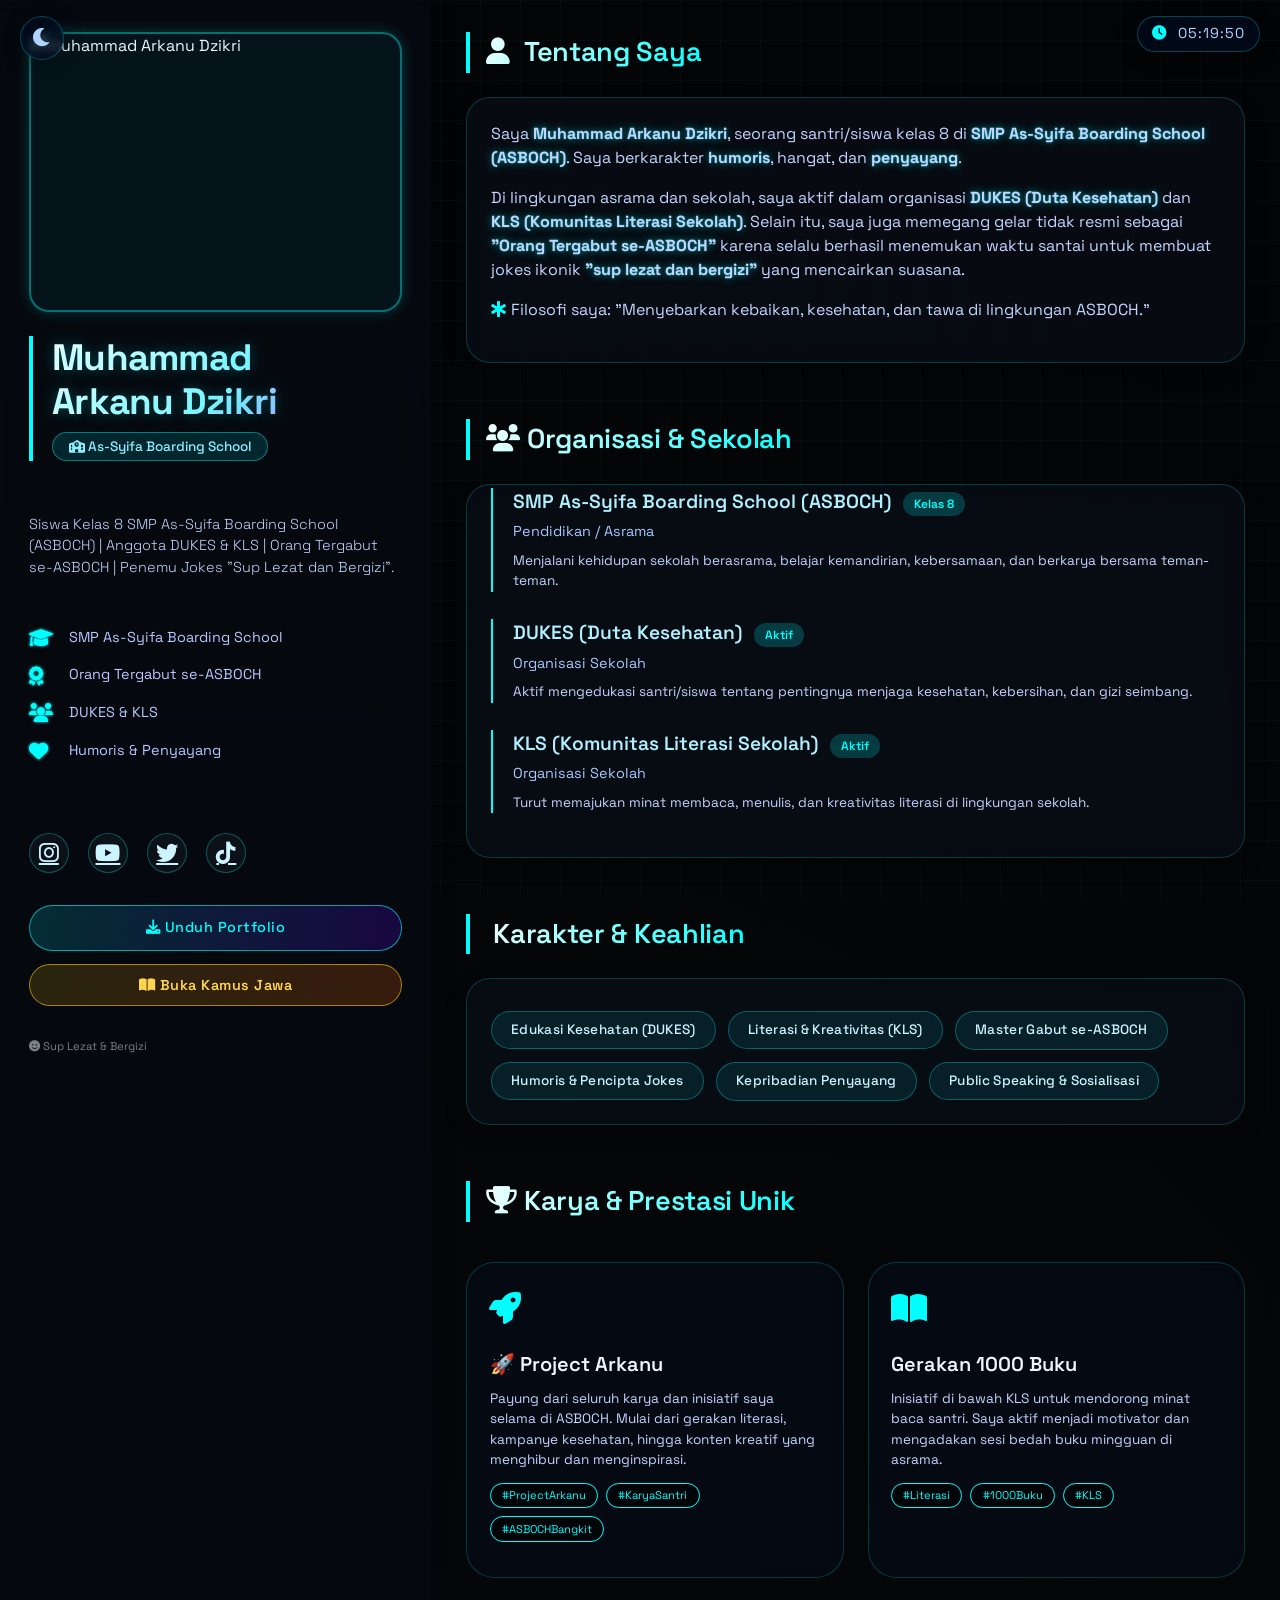
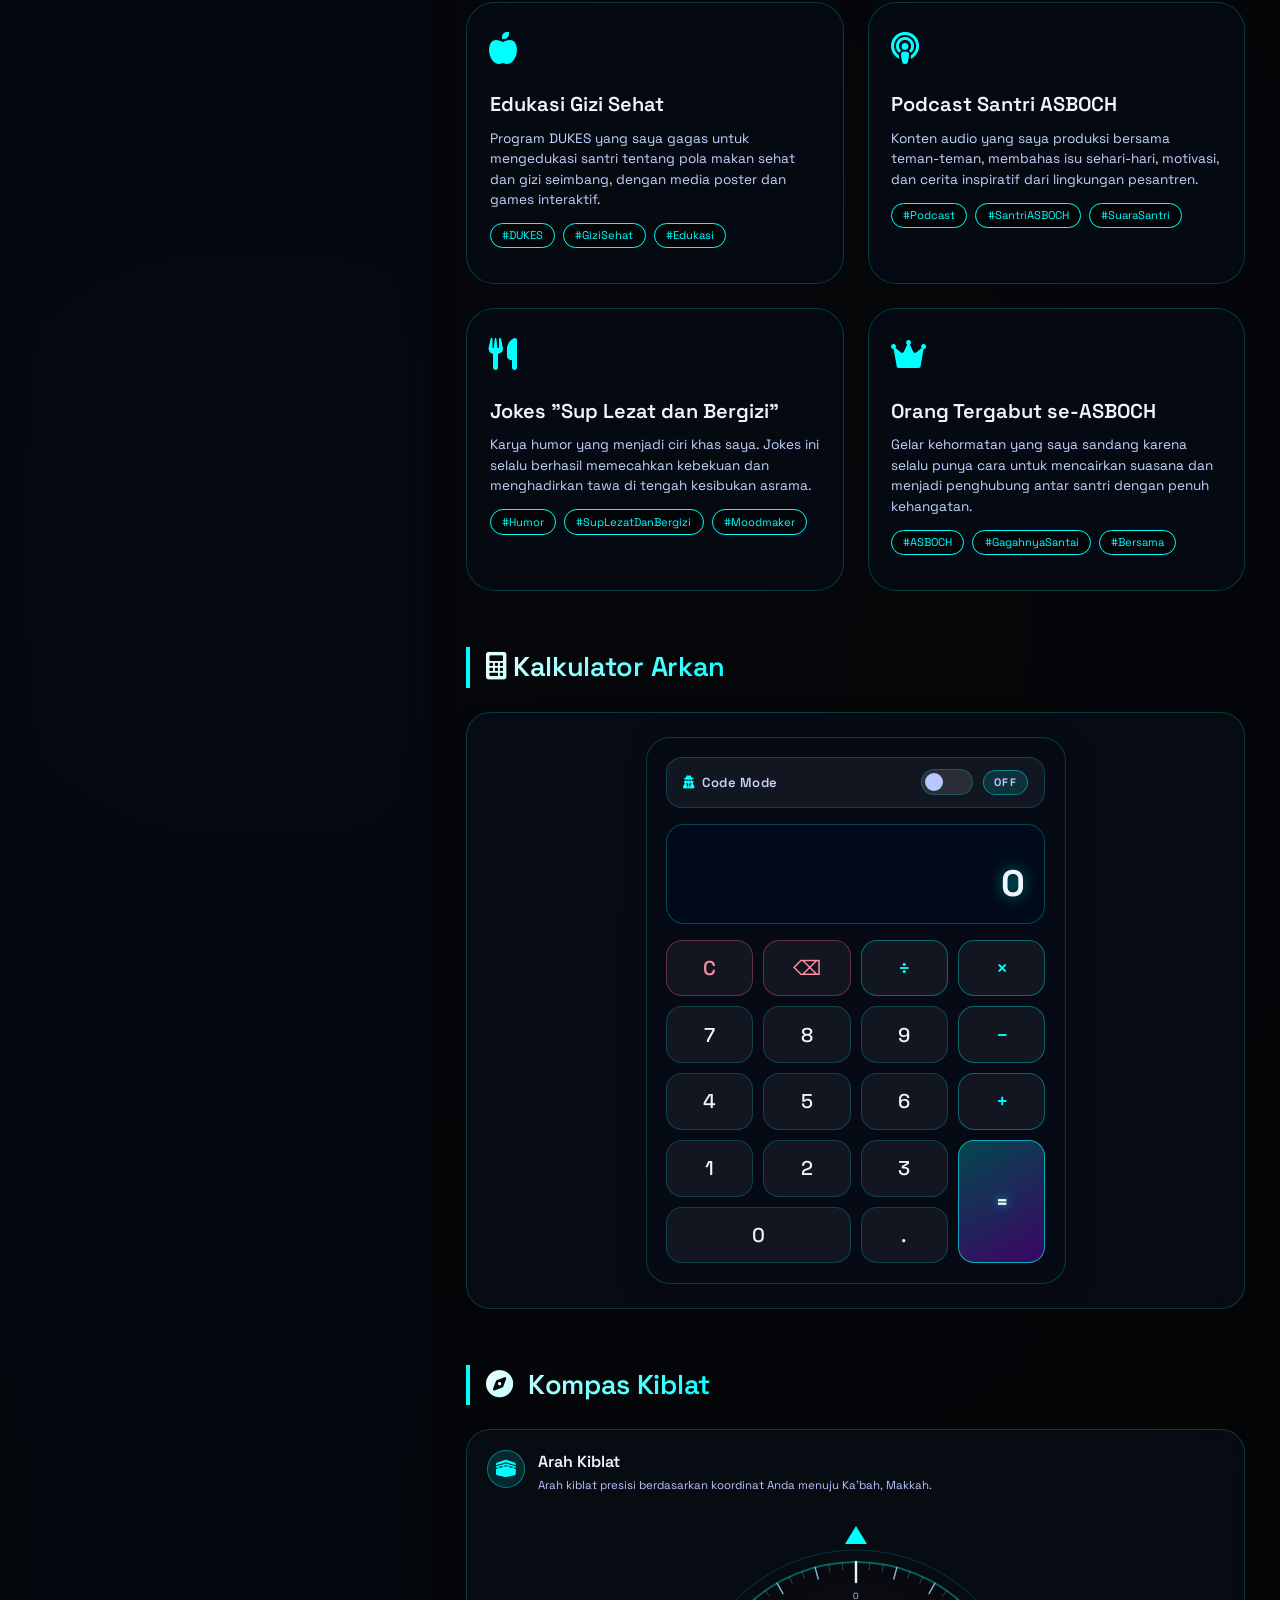
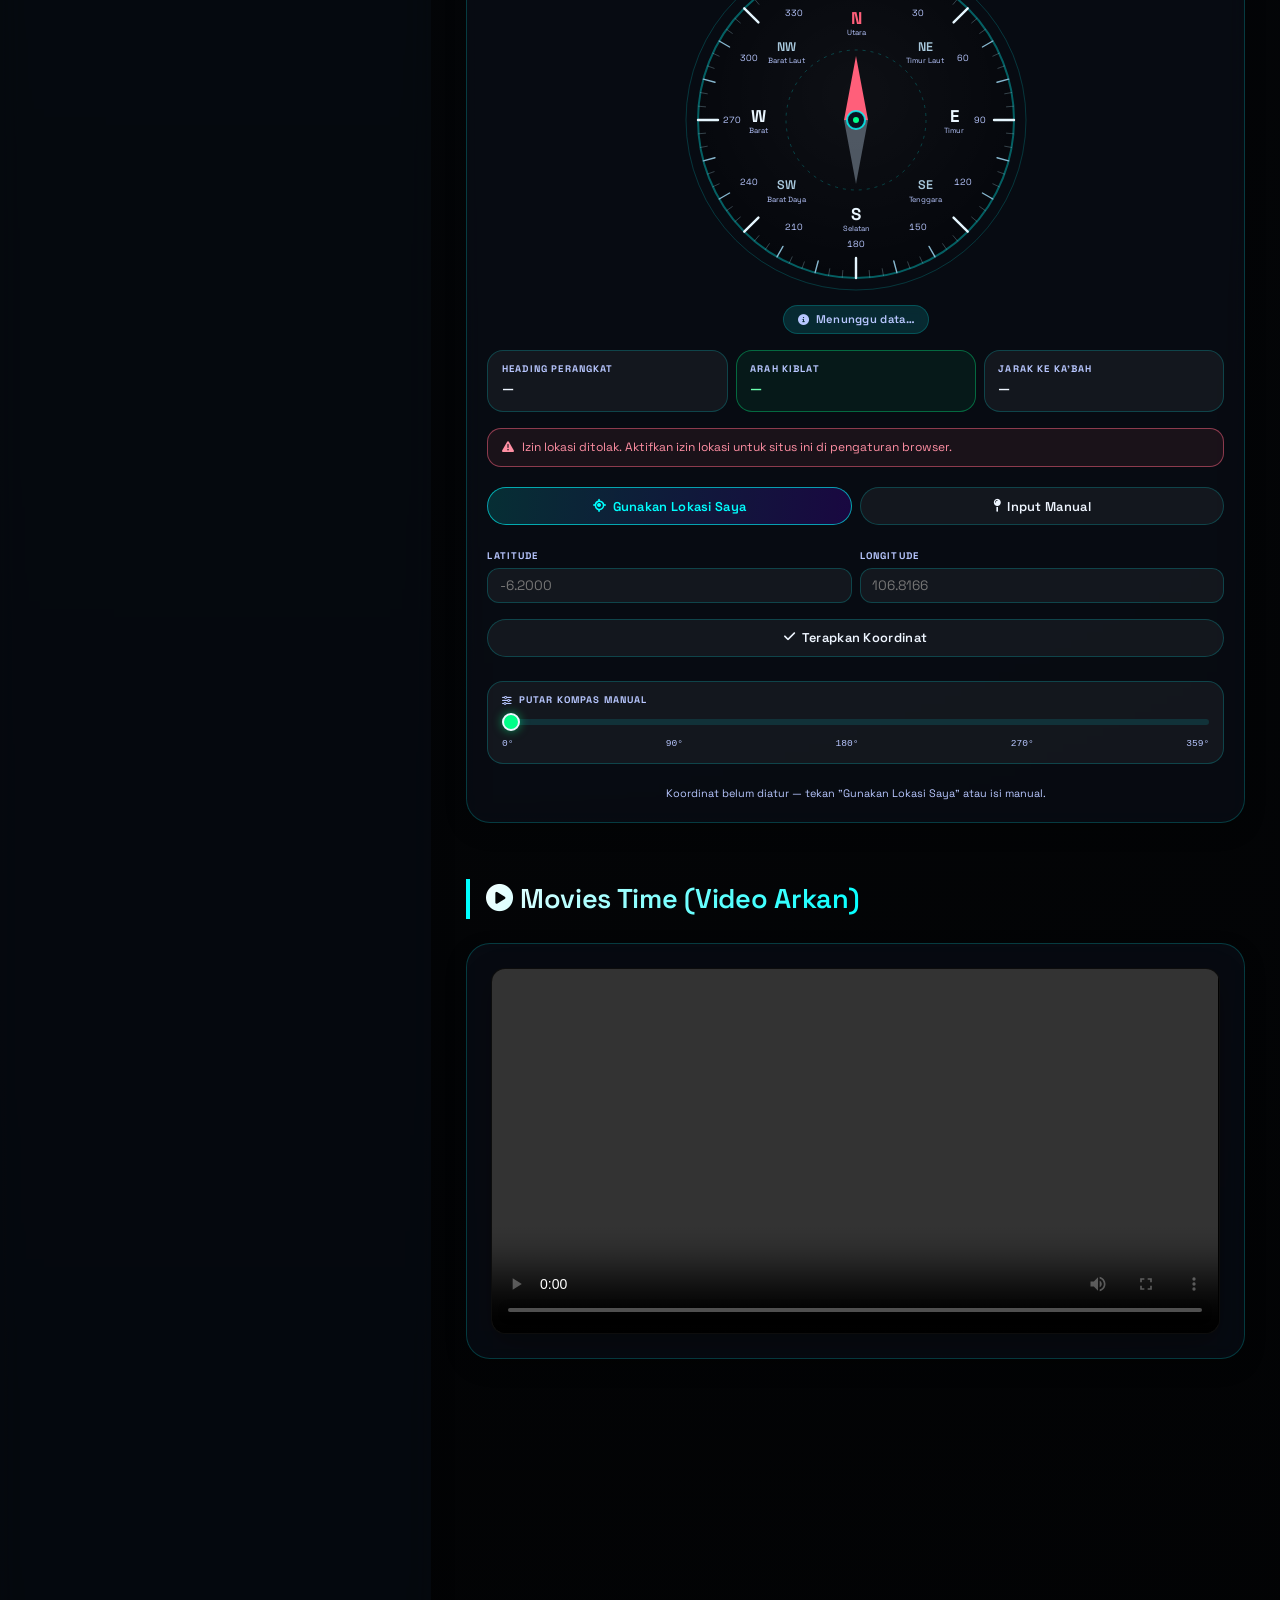
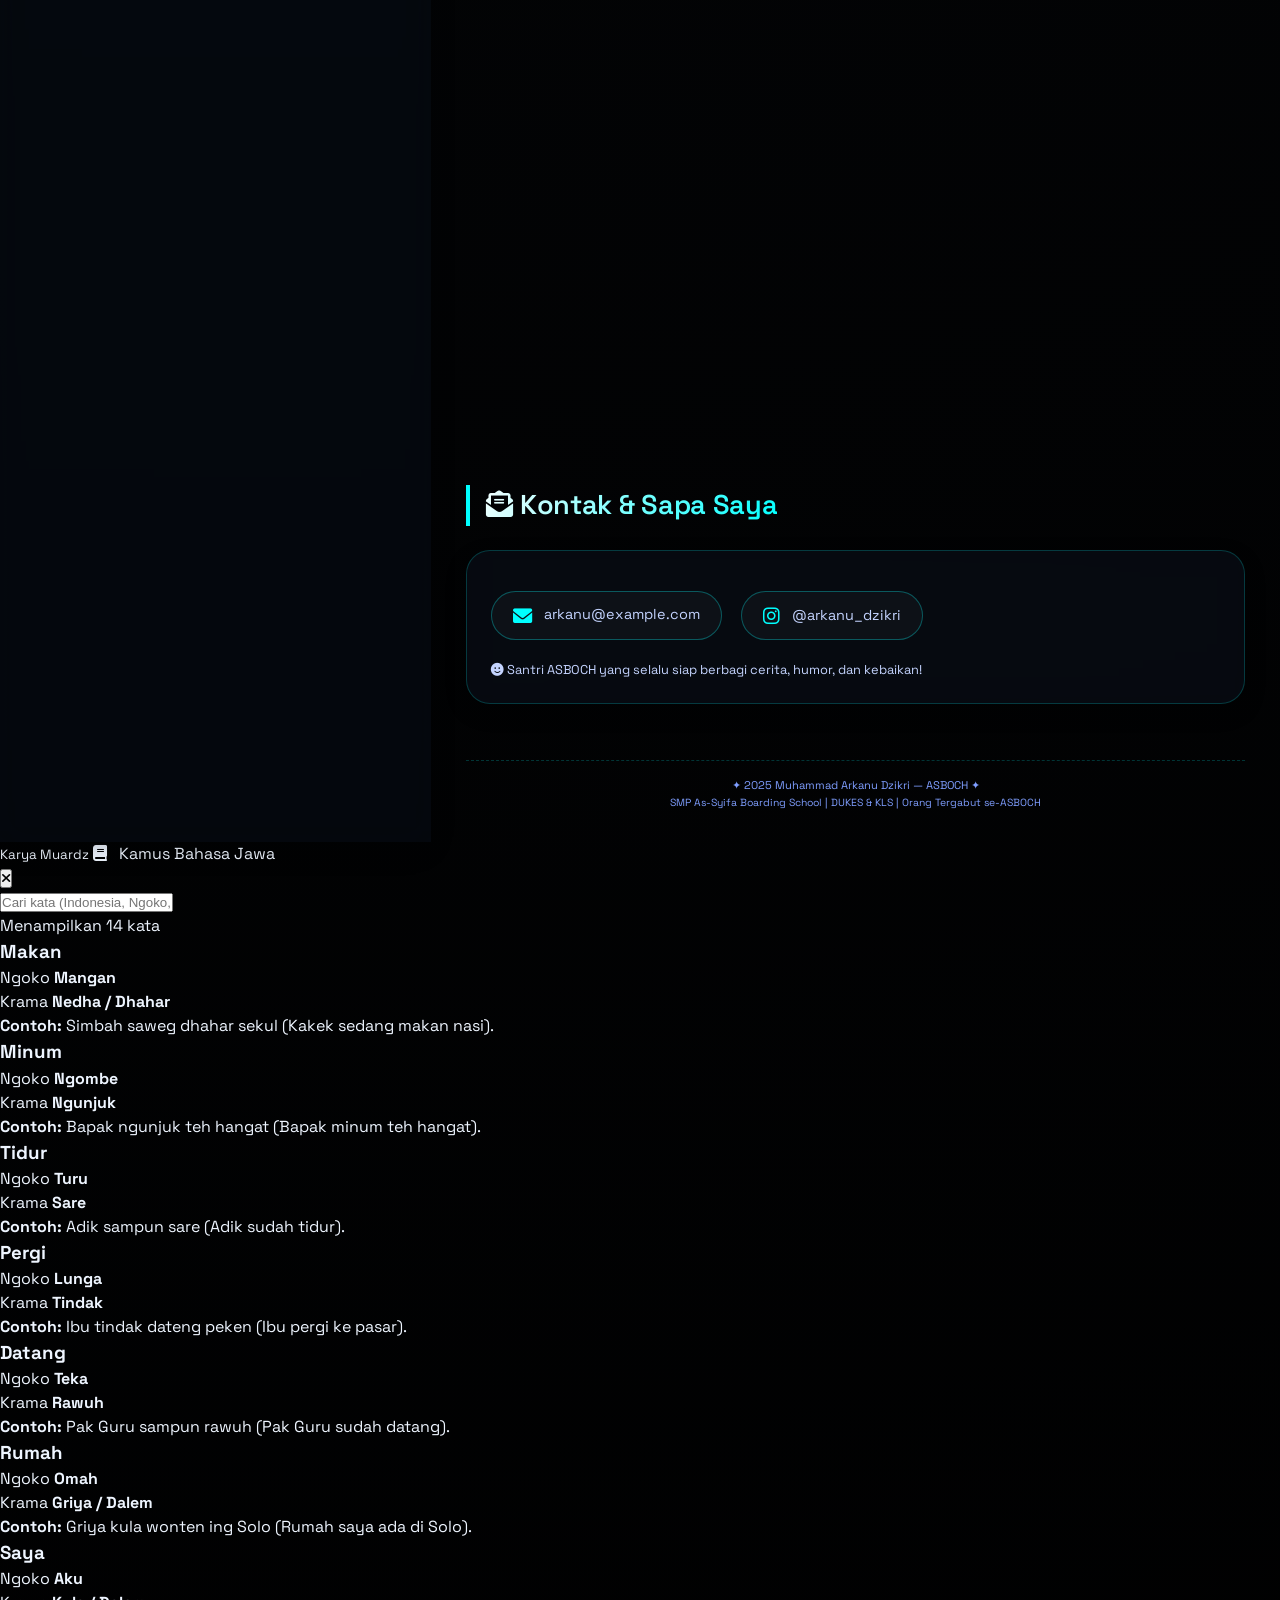
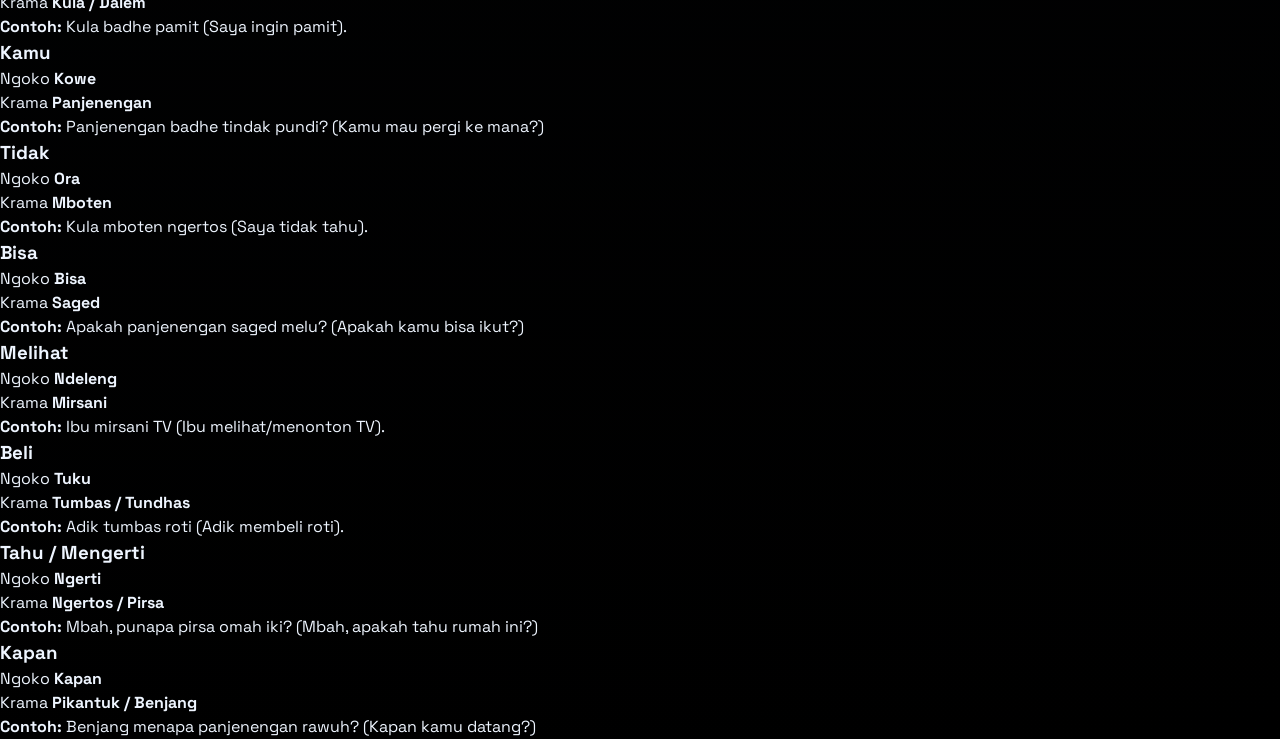
==== commit 23252545: "bismillah ( penambahan kompas) insyallah berhasil" ====
--- a/index.html
+++ b/index.html
@@ -1438,6 +1438,132 @@
         body.kamus-open {
             overflow: hidden;
         }
+
+        /* ============================================================
+           ===== QIBLA COMPASS — STYLE =====
+           ============================================================ */
+        .qc-wrap{
+            display:flex;flex-direction:column;gap:1rem;
+            background:var(--glass-bg);backdrop-filter:blur(10px);
+            border:1px solid var(--glass-border);border-radius:24px;
+            padding:1.25rem;box-shadow:0 8px 20px var(--shadow-color);
+            transition:background .5s ease,border-color .3s ease,box-shadow .3s ease;
+        }
+        .qc-head{display:flex;align-items:flex-start;gap:.75rem}
+        .qc-head-ico{
+            flex:0 0 auto;width:2.4rem;height:2.4rem;border-radius:50%;
+            display:flex;align-items:center;justify-content:center;
+            background:var(--badge-bg);border:1px solid var(--badge-border);
+            color:#0ff;font-size:1.1rem;
+        }
+        body.light-mode .qc-head-ico{color:#1a7aaa}
+        .qc-title{font-size:1rem;font-weight:600;color:var(--text-primary);margin:0}
+        .qc-sub{font-size:.72rem;color:var(--text-muted);margin:.15rem 0 0}
+
+        .qc-stage{position:relative;width:100%;max-width:420px;aspect-ratio:1/1;margin:0 auto}
+        .qc-stage svg{width:100%;height:100%;display:block;user-select:none}
+        .qc-rose{transition:transform 140ms linear;will-change:transform;transform-origin:210px 210px}
+        @media (prefers-reduced-motion:reduce){.qc-rose{transition:none}}
+
+        .qc-badge{
+            position:absolute;left:50%;bottom:-.25rem;transform:translateX(-50%);
+            display:inline-flex;align-items:center;gap:.4rem;
+            padding:.32rem .85rem;border-radius:999px;
+            font-size:.7rem;font-weight:600;letter-spacing:.3px;
+            border:1px solid var(--glass-border);background:var(--badge-bg);
+            color:var(--text-secondary);backdrop-filter:blur(6px);
+            transition:background .35s ease,color .35s ease,border-color .35s ease,box-shadow .35s ease;
+            white-space:nowrap;
+        }
+        .qc-badge.qc-aligned{background:rgba(0,255,140,.14);border-color:#0f8;color:#6bffb0;box-shadow:0 0 14px rgba(0,255,140,.35)}
+        .qc-badge.qc-close{background:rgba(255,200,0,.12);border-color:#ffd54f;color:#ffd54f}
+        .qc-badge.qc-off{background:var(--badge-bg);color:var(--text-muted)}
+        body.light-mode .qc-badge.qc-aligned{color:#0a7a45;border-color:#0a7a45}
+        body.light-mode .qc-badge.qc-close{color:#8a5a00;border-color:#b45309}
+
+        .qc-grid{display:grid;grid-template-columns:1fr;gap:.5rem;margin-top:.25rem}
+        @media (min-width:560px){.qc-grid{grid-template-columns:repeat(3,1fr)}}
+        .qc-cell{
+            border:1px solid var(--glass-border);background:var(--input-bg);
+            border-radius:16px;padding:.7rem .85rem;
+            transition:background .35s ease,border-color .35s ease;
+        }
+        .qc-cell dt{font-size:.6rem;font-weight:700;letter-spacing:.12em;text-transform:uppercase;color:var(--text-muted);margin:0}
+        .qc-cell dd{margin:.15rem 0 0;font-size:.85rem;font-weight:600;color:var(--text-primary);
+            overflow:hidden;text-overflow:ellipsis;white-space:nowrap}
+        .qc-cell.qc-cell-qibla{border-color:rgba(0,255,140,.35);background:rgba(0,255,140,.06)}
+        .qc-cell.qc-cell-qibla dd{color:#6bffb0}
+        body.light-mode .qc-cell.qc-cell-qibla dd{color:#0a7a45}
+        body.light-mode .qc-cell.qc-cell-qibla{border-color:rgba(10,122,69,.4);background:rgba(10,122,69,.05)}
+
+        .qc-msg{
+            display:flex;align-items:flex-start;gap:.5rem;
+            padding:.65rem .85rem;border-radius:14px;
+            font-size:.75rem;line-height:1.4;
+            border:1px solid var(--glass-border);background:var(--input-bg);color:var(--text-secondary);
+        }
+        .qc-msg i{margin-top:.1rem;flex:0 0 auto}
+        .qc-msg.qc-err{border-color:rgba(255,100,130,.5);background:rgba(255,100,130,.08);color:#ff8fa3}
+        .qc-msg.qc-warn{border-color:rgba(255,200,0,.5);background:rgba(255,200,0,.08);color:#ffd54f}
+        .qc-msg.qc-info{border-color:rgba(0,200,255,.35);background:rgba(0,200,255,.06);color:#8deeff}
+        body.light-mode .qc-msg.qc-err{color:#a01030}
+        body.light-mode .qc-msg.qc-warn{color:#8a5a00}
+        body.light-mode .qc-msg.qc-info{color:#1a6b8a}
+
+        .qc-actions{display:flex;flex-wrap:wrap;gap:.5rem;margin-top:.25rem}
+        .qc-btn{
+            flex:1 1 150px;display:inline-flex;align-items:center;justify-content:center;gap:.4rem;
+            padding:.6rem 1rem;border-radius:999px;cursor:pointer;
+            font-family:inherit;font-size:.8rem;font-weight:600;letter-spacing:.3px;
+            border:1px solid var(--glass-border);background:var(--input-bg);color:var(--text-primary);
+            transition:transform .2s ease,background .25s ease,border-color .25s ease,box-shadow .25s ease;
+            outline:none;
+        }
+        .qc-btn:hover{border-color:#0ff;box-shadow:0 0 12px rgba(0,255,255,.25);transform:translateY(-1px)}
+        .qc-btn:focus-visible{box-shadow:0 0 0 2px var(--glow-color)}
+        .qc-btn:disabled{opacity:.6;cursor:not-allowed;transform:none}
+        .qc-btn.qc-btn-primary{background:linear-gradient(95deg,rgba(0,255,255,.15),rgba(100,0,255,.2));border-color:rgba(0,255,255,.6);color:#0ff}
+        .qc-btn.qc-btn-primary:hover{background:rgba(0,255,255,.25);color:#fff}
+        body.light-mode .qc-btn.qc-btn-primary{color:#1a6b8a}
+        body.light-mode .qc-btn.qc-btn-primary:hover{color:#0b1a2e;background:rgba(0,120,200,.15)}
+        body.light-mode .qc-btn:hover{border-color:#1a8fc0;box-shadow:0 0 12px rgba(0,120,200,.2)}
+
+        .qc-manual{display:grid;grid-template-columns:1fr 1fr;gap:.5rem;margin-top:.5rem}
+        .qc-field label{display:block;font-size:.6rem;font-weight:700;letter-spacing:.12em;text-transform:uppercase;color:var(--text-muted);margin-bottom:.25rem}
+        .qc-field input{
+            width:100%;padding:.5rem .7rem;border-radius:12px;
+            border:1px solid var(--glass-border);background:var(--input-bg);color:var(--text-primary);
+            font-family:inherit;font-size:.85rem;outline:none;
+            transition:border-color .25s ease,box-shadow .25s ease;
+        }
+        .qc-field input:focus{border-color:#0ff;box-shadow:0 0 0 2px rgba(0,255,255,.2)}
+        body.light-mode .qc-field input:focus{border-color:#1a8fc0;box-shadow:0 0 0 2px rgba(0,120,200,.18)}
+
+        .qc-slider-box{margin-top:.5rem;padding:.7rem .85rem;border-radius:16px;border:1px solid var(--glass-border);background:var(--input-bg)}
+        .qc-slider-head{display:flex;align-items:center;justify-content:space-between;gap:.5rem}
+        .qc-slider-head label{font-size:.6rem;font-weight:700;letter-spacing:.12em;text-transform:uppercase;color:var(--text-muted);display:flex;align-items:center;gap:.35rem}
+        .qc-slider-head button{
+            font-family:inherit;font-size:.6rem;font-weight:700;letter-spacing:.08em;text-transform:uppercase;
+            background:transparent;border:1px solid var(--glass-border);color:var(--text-muted);
+            padding:.15rem .5rem;border-radius:999px;cursor:pointer;transition:all .25s ease;
+        }
+        .qc-slider-head button:hover{border-color:#0ff;color:#0ff}
+        .qc-slider{margin-top:.5rem;width:100%;height:6px;border-radius:999px;appearance:none;
+            background:var(--badge-bg);outline:none;cursor:pointer;accent-color:#0f8}
+        .qc-slider::-webkit-slider-thumb{
+            appearance:none;width:18px;height:18px;border-radius:50%;
+            background:#0f8;border:2px solid var(--text-primary);
+            box-shadow:0 0 10px rgba(0,255,140,.55);cursor:pointer;
+        }
+        .qc-slider::-moz-range-thumb{
+            width:18px;height:18px;border-radius:50%;background:#0f8;
+            border:2px solid var(--text-primary);box-shadow:0 0 10px rgba(0,255,140,.55);cursor:pointer;
+        }
+        .qc-coords{margin:.35rem 0 0;text-align:center;font-size:.68rem;color:var(--text-muted)}
+        .qc-deg-lbl{font-variant-numeric:tabular-nums;font-size:9px;fill:var(--text-muted)}
+        .qc-card-lbl-main{font-size:17px;font-weight:700}
+        .qc-card-lbl-sub{font-size:7.5px;fill:var(--text-muted)}
+        .qc-card-lbl-mini{font-size:12.5px;font-weight:600}
     </style>
 </head>
 <body>
@@ -1674,6 +1800,94 @@
                 </div>
             </section>
 
+            <!-- ============================================================
+                 ===== SECTION QIBLA COMPASS (BARU) =====
+                 ============================================================ -->
+            <section id="qibla" class="reveal">
+                <h2 class="section-title"><i class="fas fa-compass" style="margin-right:8px;"></i> Kompas Kiblat</h2>
+
+                <div class="qc-wrap" id="qcRoot" aria-busy="true">
+
+                    <header class="qc-head">
+                        <span class="qc-head-ico" aria-hidden="true"><i class="fas fa-kaaba"></i></span>
+                        <div>
+                            <h3 class="qc-title">Arah Kiblat</h3>
+                            <p class="qc-sub">Arah kiblat presisi berdasarkan koordinat Anda menuju Ka'bah, Makkah.</p>
+                        </div>
+                    </header>
+
+                    <div class="qc-stage" id="qcStage">
+                        <svg id="qcSvg" viewBox="0 0 420 420" role="img" aria-labelledby="qcAriaLabel"></svg>
+                        <span class="qc-badge qc-off" id="qcBadge" role="status" aria-live="polite">
+                            <i class="fas fa-info-circle" aria-hidden="true"></i>
+                            <span id="qcBadgeText">Menunggu data…</span>
+                        </span>
+                    </div>
+
+                    <dl class="qc-grid">
+                        <div class="qc-cell">
+                            <dt>Heading Perangkat</dt>
+                            <dd id="qcHeadingVal">—</dd>
+                        </div>
+                        <div class="qc-cell qc-cell-qibla">
+                            <dt>Arah Kiblat</dt>
+                            <dd id="qcQiblaVal">—</dd>
+                        </div>
+                        <div class="qc-cell">
+                            <dt>Jarak ke Ka'bah</dt>
+                            <dd id="qcDistVal">—</dd>
+                        </div>
+                    </dl>
+
+                    <div id="qcMessages" style="display:flex;flex-direction:column;gap:.5rem"></div>
+
+                    <div class="qc-actions">
+                        <button type="button" class="qc-btn qc-btn-primary" id="qcLocateBtn">
+                            <i class="fas fa-location-crosshairs"></i> Gunakan Lokasi Saya
+                        </button>
+                        <button type="button" class="qc-btn" id="qcManualBtn" aria-expanded="false" aria-controls="qcManualForm">
+                            <i class="fas fa-map-pin"></i> Input Manual
+                        </button>
+                        <button type="button" class="qc-btn" id="qcSensorBtn" style="display:none">
+                            <i class="fas fa-compass"></i> Aktifkan Sensor Kompas
+                        </button>
+                    </div>
+
+                    <form id="qcManualForm" class="qc-manual" hidden>
+                        <div class="qc-field">
+                            <label for="qcLat">Latitude</label>
+                            <input id="qcLat" type="text" inputmode="decimal" placeholder="-6.2000" autocomplete="off">
+                        </div>
+                        <div class="qc-field">
+                            <label for="qcLng">Longitude</label>
+                            <input id="qcLng" type="text" inputmode="decimal" placeholder="106.8166" autocomplete="off">
+                        </div>
+                        <div style="grid-column:1/-1">
+                            <p id="qcManualErr" role="alert" style="display:none;margin:.25rem 0 0;font-size:.72rem;color:#ff8fa3"></p>
+                            <button type="submit" class="qc-btn" style="margin-top:.5rem;width:100%">
+                                <i class="fas fa-check"></i> Terapkan Koordinat
+                            </button>
+                        </div>
+                    </form>
+
+                    <div class="qc-slider-box">
+                        <div class="qc-slider-head">
+                            <label for="qcSlider"><i class="fas fa-sliders-h"></i> Putar Kompas Manual</label>
+                            <button type="button" id="qcSliderReset" style="display:none">
+                                <i class="fas fa-rotate-left"></i> Pakai Sensor
+                            </button>
+                        </div>
+                        <input id="qcSlider" class="qc-slider" type="range" min="0" max="359" step="1" value="0"
+                               aria-label="Putar kompas manual, dalam derajat">
+                        <div style="display:flex;justify-content:space-between;margin-top:.35rem;font-size:.6rem;font-family:monospace;color:var(--text-muted)">
+                            <span>0°</span><span>90°</span><span>180°</span><span>270°</span><span>359°</span>
+                        </div>
+                    </div>
+
+                    <p class="qc-coords" id="qcCoords">Koordinat belum diatur.</p>
+                </div>
+            </section>
+
             <section id="movies-time" class="reveal">
                 <h2 class="section-title"><i class="fas fa-play-circle"></i> Movies Time (Video Arkan)</h2>
                 <div class="glass-card">
@@ -2030,7 +2244,6 @@
             // ========================================
             (function initCalculator() {
 
-                // ---------- Ambil elemen dari HTML ----------
                 const displayEl = document.getElementById('calcOutput');
                 const historyEl = document.getElementById('calcHistory');
                 const keysEl    = document.getElementById('calcKeys');
@@ -2039,54 +2252,45 @@
                 const barEl     = document.getElementById('codeModeBar');
                 const toastEl   = document.getElementById('calcToast');
 
-                // Kalau elemen kalkulator tidak ada, hentikan (biar aman)
                 if (!displayEl || !keysEl) return;
 
-                // ---------- Konstanta rahasia ----------
-                const SECRET_CODE = '310113';                                 // kode rahasia
-                const SECRET_URL  = 'https://www.youtube.com/watch?v=M7oZR-MTEZs'; // tujuan redirect
-
-                // ---------- Status Code Mode ----------
-                let codeModeOn  = false;  // apakah toggle sedang ON
-                let codeBuffer  = '';     // riwayat angka yang benar-benar diketik user
-                let isTriggered = false;  // supaya tidak trigger dua kali
-
-                // ---------- State kalkulator ----------
-                let current  = '0';    // angka yang sedang tampil
-                let previous = null;   // angka sebelumnya (number)
-                let operator = null;   // operator yang dipilih (+, -, *, /)
-                let waiting  = false;  // true = angka berikutnya menimpa display
-                let history  = '';     // teks kecil di atas display
-
-                // ---------- Helper tampilan ----------
+                const SECRET_CODE = '310113';
+                const SECRET_URL  = 'https://www.youtube.com/watch?v=M7oZR-MTEZs';
+
+                let codeModeOn  = false;
+                let codeBuffer  = '';
+                let isTriggered = false;
+
+                let current  = '0';
+                let previous = null;
+                let operator = null;
+                let waiting  = false;
+                let history  = '';
+
                 function render() {
                     displayEl.textContent = current;
                     historyEl.textContent = history;
                 }
 
-                // Ubah simbol operator jadi simbol cantik
                 function symbolOf(op) {
                     return { '+': '+', '-': '−', '*': '×', '/': '÷' }[op] || op;
                 }
 
-                // Rapikan hasil hitungan (biar tidak muncul 0.30000000000000004)
                 function formatResult(n) {
                     if (!isFinite(n)) return 'Error';
                     return parseFloat(n.toPrecision(12)).toString();
                 }
 
-                // Hitung dua angka
                 function compute(a, b, op) {
                     switch (op) {
                         case '+': return a + b;
                         case '-': return a - b;
                         case '*': return a * b;
-                        case '/': return b === 0 ? null : a / b; // bagi nol = Error
+                        case '/': return b === 0 ? null : a / b;
                     }
                     return b;
                 }
 
-                // ---------- Notifikasi kecil ----------
                 function showToast(msg) {
                     if (!toastEl) return;
                     toastEl.textContent = msg;
@@ -2094,38 +2298,30 @@
                     setTimeout(() => toastEl.classList.remove('show'), 2200);
                 }
 
-                // ---------- 🔒 INTI FITUR RAHASIA ----------
-                // Dipanggil SETIAP kali user menekan tombol angka 0-9
                 function listenSecret(digit) {
-                    // Kalau Code Mode OFF atau sedang trigger, abaikan
                     if (!codeModeOn || isTriggered) return;
 
-                    // Tambahkan digit ke buffer riwayat
                     codeBuffer += digit;
 
-                    // Simpan hanya 6 digit terakhir (sepanjang kode rahasia)
                     if (codeBuffer.length > SECRET_CODE.length) {
                         codeBuffer = codeBuffer.slice(-SECRET_CODE.length);
                     }
 
-                    // Cek apakah urutannya persis 3 → 1 → 0 → 1 → 1 → 3
                     if (codeBuffer === SECRET_CODE) {
                         isTriggered = true;
-                        codeBuffer  = '';                 // reset buffer
-
-                        showToast('🔓 Access Granted');   // notifikasi kecil
-
-                        // Beri jeda sebentar supaya notifikasi terlihat, lalu buka link
+                        codeBuffer  = '';
+
+                        showToast('🔓 Access Granted');
+
                         setTimeout(function () {
-                            window.open(SECRET_URL, '_blank'); // buka di tab baru
-                            isTriggered = false;               // siap menerima kode lagi
+                            window.open(SECRET_URL, '_blank');
+                            isTriggered = false;
                         }, 1200);
                     }
                 }
 
-                // ---------- Aksi tombol ----------
                 function inputDigit(d) {
-                    listenSecret(d);            // 👈 deteksi kode rahasia
+                    listenSecret(d);
 
                     if (waiting) {
                         current = d;
@@ -2138,7 +2334,7 @@
                 }
 
                 function inputDecimal() {
-                    codeBuffer = '';            // titik memutus urutan kode
+                    codeBuffer = '';
                     if (waiting) {
                         current = '0.';
                         waiting = false;
@@ -2149,10 +2345,9 @@
                 }
 
                 function chooseOperator(op) {
-                    codeBuffer = '';            // operator memutus urutan kode
+                    codeBuffer = '';
 
                     if (operator !== null && !waiting) {
-                        // Hitung dulu hasil sebelumnya (operasi berantai)
                         const res = compute(previous, parseFloat(current), operator);
                         if (res === null) { showError(); return; }
                         current  = formatResult(res);
@@ -2196,7 +2391,7 @@
                 }
 
                 function backspace() {
-                    codeBuffer = '';            // hapus memutus urutan kode
+                    codeBuffer = '';
                     if (current === 'Error') { clearAll(); return; }
                     if (current.length <= 1) current = '0';
                     else current = current.slice(0, -1);
@@ -2212,7 +2407,6 @@
                     render();
                 }
 
-                // ---------- Efek visual tombol saat ditekan via keyboard ----------
                 function flashKey(key) {
                     const btn = keysEl.querySelector('.calc-btn[data-key="' + key + '"]');
                     if (!btn) return;
@@ -2220,7 +2414,6 @@
                     setTimeout(() => btn.classList.remove('pressed'), 130);
                 }
 
-                // ---------- Klik tombol (event delegation) ----------
                 keysEl.addEventListener('click', function (e) {
                     const btn = e.target.closest('.calc-btn');
                     if (!btn) return;
@@ -2232,16 +2425,13 @@
                     else if (key === 'C')          clearAll();
                     else if (key === 'B')          backspace();
                     else if (key === '=')          calculate();
-                    else                           chooseOperator(key); // + - * /
+                    else                           chooseOperator(key);
                 });
 
-                // ---------- Input dari keyboard ----------
                 document.addEventListener('keydown', function (e) {
-                    // Jangan ganggu kalau user sedang mengetik di kolom input (mis. cari kamus)
                     const tag = e.target && e.target.tagName ? e.target.tagName.toLowerCase() : '';
                     if (tag === 'input' || tag === 'textarea') return;
 
-                    // Jangan aktif kalau halaman Kamus sedang terbuka
                     if (document.body.classList.contains('kamus-open')) return;
 
                     const k = e.key;
@@ -2267,28 +2457,482 @@
                     }
                 });
 
-                // ---------- Toggle Code Mode ----------
                 if (toggleEl) {
                     toggleEl.addEventListener('change', function () {
-                        codeModeOn = toggleEl.checked;   // ON / OFF
-                        codeBuffer = '';                 // selalu reset buffer saat toggle berubah
+                        codeModeOn = toggleEl.checked;
+                        codeBuffer = '';
 
                         statusEl.textContent = codeModeOn ? 'ON' : 'OFF';
                         barEl.classList.toggle('active', codeModeOn);
 
-                        // Animasi halus saat toggle dinyalakan
                         barEl.style.transform = 'scale(0.97)';
                         setTimeout(() => { barEl.style.transform = 'scale(1)'; }, 140);
                     });
                 }
 
-                // ---------- Tampilan awal ----------
                 render();
 
                 console.log('Kalkulator + Code Mode siap. Kode rahasia: ' + SECRET_CODE);
             })();
 
-            console.log("Muhammad Arkanu Dzikri | Portfolio + Kamus Fullscreen Berhasil Dimuat.");
+            // ========================================
+            // 9. QIBLA COMPASS
+            // ========================================
+            (function initQiblaCompass() {
+                'use strict';
+
+                var KAABA_LAT = 21.4225;
+                var KAABA_LNG = 39.8262;
+                var EARTH_R_KM = 6371.0088;
+                var SIZE = 420, C = 210;
+                var R_BEZEL = 170, R_RING = 158, R_CARDINAL = 98, R_DEGREE = 124;
+                var R_INNER = 70, R_NEEDLE = 64, R_BADGE = 173, BADGE_R = 15;
+                var DEG2RAD = Math.PI / 180, RAD2DEG = 180 / Math.PI;
+
+                var CARDINALS = [
+                    { deg:   0, id:'Utara',      en:'North',     sId:'U',  sEn:'N'  },
+                    { deg:  45, id:'Timur Laut', en:'Northeast', sId:'TL', sEn:'NE' },
+                    { deg:  90, id:'Timur',      en:'East',      sId:'T',  sEn:'E'  },
+                    { deg: 135, id:'Tenggara',   en:'Southeast', sId:'TG', sEn:'SE' },
+                    { deg: 180, id:'Selatan',    en:'South',     sId:'S',  sEn:'S'  },
+                    { deg: 225, id:'Barat Daya', en:'Southwest', sId:'BD', sEn:'SW' },
+                    { deg: 270, id:'Barat',      en:'West',      sId:'B',  sEn:'W'  },
+                    { deg: 315, id:'Barat Laut', en:'Northwest', sId:'BL', sEn:'NW' }
+                ];
+
+                function toRad(d){ return d * DEG2RAD; }
+                function toDeg(r){ return r * RAD2DEG; }
+                function norm360(d){ return ((d % 360) + 360) % 360; }
+                function shortestDelta(from, to){ return ((to - from + 540) % 360) - 180; }
+
+                function qiblaBearing(lat, lng){
+                    var p1 = toRad(lat), p2 = toRad(KAABA_LAT), dL = toRad(KAABA_LNG - lng);
+                    var t = Math.atan2(Math.sin(dL), Math.cos(p1)*Math.tan(p2) - Math.sin(p1)*Math.cos(dL));
+                    return norm360(toDeg(t));
+                }
+
+                function distanceToKaaba(lat, lng){
+                    var p1 = toRad(lat), p2 = toRad(KAABA_LAT), dP = p2 - p1, dL = toRad(KAABA_LNG - lng);
+                    var a = Math.sin(dP/2)**2 + Math.cos(p1)*Math.cos(p2)*Math.sin(dL/2)**2;
+                    var c = 2 * Math.atan2(Math.sqrt(a), Math.sqrt(1-a));
+                    return EARTH_R_KM * c;
+                }
+
+                function compassLabel(deg){
+                    var i = Math.round(norm360(deg) / 45) % 8;
+                    return CARDINALS[i].id + ' (' + CARDINALS[i].sEn + ')';
+                }
+
+                function fmtKm(km){
+                    var dec = km < 10 ? 2 : 0;
+                    return new Intl.NumberFormat('id-ID', { maximumFractionDigits: dec }).format(km) + ' km';
+                }
+
+                var svg     = document.getElementById('qcSvg');
+                var root    = document.getElementById('qcRoot');
+                var stage   = document.getElementById('qcStage');
+                var badge   = document.getElementById('qcBadge');
+                var badgeTx = document.getElementById('qcBadgeText');
+                var headVal = document.getElementById('qcHeadingVal');
+                var qiblaVal= document.getElementById('qcQiblaVal');
+                var distVal = document.getElementById('qcDistVal');
+                var msgs    = document.getElementById('qcMessages');
+                var locBtn  = document.getElementById('qcLocateBtn');
+                var manBtn  = document.getElementById('qcManualBtn');
+                var senBtn  = document.getElementById('qcSensorBtn');
+                var manForm = document.getElementById('qcManualForm');
+                var latIn   = document.getElementById('qcLat');
+                var lngIn   = document.getElementById('qcLng');
+                var manErr  = document.getElementById('qcManualErr');
+                var slider  = document.getElementById('qcSlider');
+                var sliderR = document.getElementById('qcSliderReset');
+                var coordTx = document.getElementById('qcCoords');
+
+                if (!svg || !root) return;
+
+                function polar(deg, radius){
+                    var a = (deg - 90) * DEG2RAD;
+                    return { x: C + radius * Math.cos(a), y: C + radius * Math.sin(a) };
+                }
+
+                function buildSvg(){
+                    var parts = [];
+                    parts.push(
+                        '<defs>',
+                        '<radialGradient id="qcFace" cx="50%" cy="42%" r="65%">',
+                        '<stop offset="0%" stop-color="#ffffff" stop-opacity="0.04"/>',
+                        '<stop offset="100%" stop-color="#ffffff" stop-opacity="0"/>',
+                        '</radialGradient>',
+                        '<filter id="qcGlow" x="-50%" y="-50%" width="200%" height="200%">',
+                        '<feGaussianBlur stdDeviation="3" result="b"/>',
+                        '<feMerge><feMergeNode in="b"/><feMergeNode in="SourceGraphic"/></feMerge>',
+                        '</filter>',
+                        '</defs>'
+                    );
+
+                    parts.push('<circle cx="'+C+'" cy="'+C+'" r="'+R_BEZEL+'" fill="none" stroke="rgba(0,255,255,.18)" stroke-width="1"/>');
+                    parts.push('<polygon points="'+C+','+(C-R_BEZEL-24)+' '+(C-11)+','+(C-R_BEZEL-6)+' '+(C+11)+','+(C-R_BEZEL-6)+'" fill="#0ff"/>');
+
+                    parts.push('<g id="qcRose" class="qc-rose">');
+                    parts.push('<circle cx="'+C+'" cy="'+C+'" r="'+R_RING+'" fill="rgba(0,0,0,.35)"/>');
+                    parts.push('<circle cx="'+C+'" cy="'+C+'" r="'+R_RING+'" fill="url(#qcFace)"/>');
+                    parts.push('<circle cx="'+C+'" cy="'+C+'" r="'+R_RING+'" fill="none" stroke="rgba(0,255,255,.35)" stroke-width="2"/>');
+
+                    for (var d = 0; d < 360; d += 5) {
+                        var kind = (d % 45 === 0) ? 'major' : (d % 15 === 0) ? 'medium' : 'minor';
+                        var len = kind === 'major' ? 20 : kind === 'medium' ? 12 : 7;
+                        var a = (d - 90) * DEG2RAD, cos = Math.cos(a), sin = Math.sin(a);
+                        var x1 = C + R_RING * cos, y1 = C + R_RING * sin;
+                        var x2 = C + (R_RING - len) * cos, y2 = C + (R_RING - len) * sin;
+                        var stroke = kind === 'major' ? '#e6f6ff' : kind === 'medium' ? '#88b8d0' : 'rgba(180,220,240,.35)';
+                        var w = kind === 'major' ? 2.4 : kind === 'medium' ? 1.4 : 0.8;
+                        parts.push('<line x1="'+x1+'" y1="'+y1+'" x2="'+x2+'" y2="'+y2+'" stroke="'+stroke+'" stroke-width="'+w+'" stroke-linecap="round"/>');
+                    }
+
+                    for (var i = 0; i < 12; i++) {
+                        var deg = i * 30;
+                        var p = polar(deg, R_DEGREE);
+                        parts.push('<g transform="translate('+p.x+' '+p.y+')" data-qc-deg="'+deg+'">'
+                            + '<text text-anchor="middle" dominant-baseline="central" class="qc-deg-lbl">'+deg+'</text></g>');
+                    }
+
+                    CARDINALS.forEach(function(c){
+                        var p = polar(c.deg, R_CARDINAL);
+                        var isPrimary = c.deg % 90 === 0;
+                        var isNorth = c.deg === 0;
+                        var cls = isPrimary ? 'qc-card-lbl-main' : 'qc-card-lbl-mini';
+                        var fill = isNorth ? '#ff5f7a' : (isPrimary ? '#eaf6ff' : '#a8c8dc');
+                        parts.push('<g transform="translate('+p.x+' '+p.y+')" data-qc-card="'+c.deg+'">'
+                            + '<text text-anchor="middle" dominant-baseline="central" y="-4" class="'+cls+'" fill="'+fill+'">'+c.sEn+'</text>'
+                            + '<text text-anchor="middle" dominant-baseline="central" y="10" class="qc-card-lbl-sub">'+c.id+'</text>'
+                            + '</g>');
+                    });
+
+                    parts.push('<circle cx="'+C+'" cy="'+C+'" r="'+R_INNER+'" fill="none" stroke="rgba(0,255,255,.22)" stroke-width="1" stroke-dasharray="3 5"/>');
+
+                    parts.push('<polygon points="'+C+','+(C+R_NEEDLE)+' '+(C-12)+','+C+' '+(C+12)+','+C+'" fill="rgba(180,200,220,.4)"/>');
+                    parts.push('<polygon points="'+C+','+(C-R_NEEDLE)+' '+(C-12)+','+C+' '+(C+12)+','+C+'" fill="#ff5f7a"/>');
+
+                    parts.push('<g id="qcQiblaG" style="display:none">'
+                        + '<line x1="'+C+'" y1="'+C+'" x2="'+C+'" y2="'+(C-R_RING)+'" stroke="rgba(0,255,140,.4)" stroke-width="1" stroke-dasharray="2 4"/>'
+                        + '<g id="qcQiblaBadgeWrap" transform="translate('+C+' '+(C-R_BADGE)+')">'
+                            + '<g id="qcQiblaBadgeInner">'
+                            + '<circle r="'+BADGE_R+'" fill="#00c878" filter="url(#qcGlow)"/>'
+                            + '<circle r="'+BADGE_R+'" fill="none" stroke="#7fffc0" stroke-width="1"/>'
+                            + '<g transform="translate(-7 -8)">'
+                                + '<rect x="0" y="0" width="14" height="16" rx="2" fill="#0a1a10"/>'
+                                + '<rect x="0" y="5" width="14" height="2.6" fill="#ffce3a"/>'
+                                + '<rect x="0" y="13" width="14" height="3" fill="#123022"/>'
+                            + '</g>'
+                            + '</g>'
+                        + '</g>'
+                        + '</g>');
+
+                    parts.push('<circle cx="'+C+'" cy="'+C+'" r="9" fill="#0a1220" stroke="rgba(0,255,255,.8)" stroke-width="2"/>');
+                    parts.push('<circle cx="'+C+'" cy="'+C+'" r="3" fill="#0f8"/>');
+
+                    parts.push('</g>');
+
+                    parts.push('<title id="qcAriaLabel">Kompas kiblat</title>');
+
+                    svg.innerHTML = parts.join('');
+                }
+
+                buildSvg();
+
+                var rose     = document.getElementById('qcRose');
+                var qiblaG   = document.getElementById('qcQiblaG');
+                var qiblaIn  = document.getElementById('qcQiblaBadgeInner');
+                var degEls   = svg.querySelectorAll('[data-qc-deg]');
+                var cardEls  = svg.querySelectorAll('[data-qc-card]');
+                var ariaLbl  = document.getElementById('qcAriaLabel');
+
+                var state = {
+                    coords: null,
+                    deviceHeading: null,
+                    manualHeading: null,
+                    qibla: null,
+                    distance: null,
+                    rotation: 0,
+                    sensorStatus: 'idle',
+                    geoStatus: 'idle'
+                };
+
+                var sensorAvailable = typeof window !== 'undefined' && 'DeviceOrientationEvent' in window;
+
+                function currentHeading(){
+                    if (state.manualHeading !== null) return state.manualHeading;
+                    return state.deviceHeading;
+                }
+
+                function setRoseRotation(target){
+                    var diff = shortestDelta(state.rotation, target);
+                    state.rotation += diff;
+                    rose.style.transform = 'rotate(' + state.rotation + 'deg)';
+                }
+
+                function updateAria(){
+                    if (!ariaLbl) return;
+                    var q = state.qibla != null ? Math.round(state.qibla) : null;
+                    var h = currentHeading();
+                    var a = 'Kompas kiblat.';
+                    if (q != null) a += ' Arah kiblat ' + q + ' derajat dari utara.';
+                    if (h != null) a += ' Arah perangkat ' + Math.round(h) + ' derajat.';
+                    a += ' Status: ' + badgeTx.textContent + '.';
+                    ariaLbl.textContent = a;
+                }
+
+                function render(){
+                    var h = currentHeading();
+
+                    if (h != null) setRoseRotation(-h);
+
+                    var counter = 'rotate(' + (-state.rotation) + ')';
+                    for (var i = 0; i < degEls.length; i++) {
+                        var t = degEls[i].getAttribute('transform').replace(/ rotate\([^)]+\)$/, '');
+                        degEls[i].setAttribute('transform', t + ' ' + counter);
+                    }
+                    for (var j = 0; j < cardEls.length; j++) {
+                        var t2 = cardEls[j].getAttribute('transform').replace(/ rotate\([^)]+\)$/, '');
+                        cardEls[j].setAttribute('transform', t2 + ' ' + counter);
+                    }
+
+                    if (state.qibla != null) {
+                        qiblaG.style.display = '';
+                        qiblaG.setAttribute('transform', 'rotate(' + state.qibla + ' ' + C + ' ' + C + ')');
+                        qiblaIn.setAttribute('transform', 'rotate(' + (-(state.rotation + state.qibla)) + ')');
+                    } else {
+                        qiblaG.style.display = 'none';
+                    }
+
+                    headVal.textContent  = (h != null) ? (Math.round(h) + '° ' + compassLabel(h)) : '—';
+                    qiblaVal.textContent = (state.qibla != null) ? (Math.round(state.qibla) + '° ' + compassLabel(state.qibla)) : '—';
+                    distVal.textContent  = (state.distance != null) ? fmtKm(state.distance) : '—';
+
+                    badge.classList.remove('qc-aligned', 'qc-close', 'qc-off');
+                    if (h == null || state.qibla == null) {
+                        badge.classList.add('qc-off');
+                        badgeTx.textContent = 'Menunggu data…';
+                    } else {
+                        var d = shortestDelta(h, state.qibla);
+                        var absD = Math.abs(d);
+                        if (absD <= 5) {
+                            badge.classList.add('qc-aligned');
+                            badgeTx.textContent = 'Sejajar dengan Kiblat (' + (d > 0 ? '+' : '') + Math.round(d) + '°)';
+                        } else if (absD <= 15) {
+                            badge.classList.add('qc-close');
+                            badgeTx.textContent = 'Hampir sejajar — geser sedikit (' + (d > 0 ? '+' : '') + Math.round(d) + '°)';
+                        } else {
+                            badge.classList.add('qc-off');
+                            badgeTx.textContent = 'Belum menghadap Kiblat (' + Math.round(d) + '°)';
+                        }
+                    }
+
+                    slider.value = Math.round(h != null ? h : 0);
+
+                    if (state.coords) {
+                        coordTx.textContent = 'Koordinat aktif: ' + state.coords.lat.toFixed(4) + '°, ' + state.coords.lng.toFixed(4) + '°';
+                    } else {
+                        coordTx.textContent = 'Koordinat belum diatur — tekan "Gunakan Lokasi Saya" atau isi manual.';
+                    }
+
+                    updateAria();
+                }
+
+                function clearMsgs(){ msgs.innerHTML = ''; }
+                function pushMsg(text, kind){
+                    kind = kind || 'info';
+                    var icons = { err:'fa-exclamation-triangle', warn:'fa-info-circle', info:'fa-info-circle' };
+                    var el = document.createElement('p');
+                    el.className = 'qc-msg qc-' + kind;
+                    el.setAttribute('role', kind === 'err' ? 'alert' : 'status');
+                    el.innerHTML = '<i class="fas ' + (icons[kind] || icons.info) + '"></i><span></span>';
+                    el.querySelector('span').textContent = text;
+                    msgs.appendChild(el);
+                }
+
+                function readHeading(ev){
+                    var wch = ev.webkitCompassHeading;
+                    if (typeof wch === 'number' && isFinite(wch)) return norm360(wch);
+                    if (typeof ev.alpha === 'number' && isFinite(ev.alpha)) return norm360(360 - ev.alpha);
+                    return null;
+                }
+
+                function onAbsolute(ev){
+                    if (state.manualHeading !== null) return;
+                    var h = readHeading(ev);
+                    if (h != null) { state.deviceHeading = h; render(); }
+                }
+
+                var absoluteSeen = false;
+                function onAbsoluteFlagged(ev){
+                    absoluteSeen = true;
+                    onAbsolute(ev);
+                }
+                function onRelative(ev){
+                    if (absoluteSeen) return;
+                    onAbsolute(ev);
+                }
+
+                function attachSensor(){
+                    window.addEventListener('deviceorientationabsolute', onAbsoluteFlagged, true);
+                    window.addEventListener('deviceorientation', onRelative, true);
+                }
+
+                function requestSensorPermission(){
+                    if (!sensorAvailable) { state.sensorStatus = 'unsupported'; updateSensorUI(); return; }
+                    var DOE = window.DeviceOrientationEvent;
+                    if (typeof DOE.requestPermission === 'function') {
+                        state.sensorStatus = 'requesting';
+                        updateSensorUI();
+                        DOE.requestPermission().then(function (res) {
+                            if (res === 'granted') {
+                                state.sensorStatus = 'granted';
+                                attachSensor();
+                            } else {
+                                state.sensorStatus = 'denied';
+                            }
+                            updateSensorUI();
+                        }).catch(function () {
+                            state.sensorStatus = 'error';
+                            updateSensorUI();
+                        });
+                    } else {
+                        state.sensorStatus = 'granted';
+                        attachSensor();
+                        updateSensorUI();
+                    }
+                }
+
+                function updateSensorUI(){
+                    if (sensorAvailable && state.sensorStatus !== 'granted') {
+                        senBtn.style.display = '';
+                        senBtn.disabled = state.sensorStatus === 'requesting';
+                    } else {
+                        senBtn.style.display = 'none';
+                    }
+
+                    var old = msgs.querySelector('[data-qc-msg="sensor"]');
+                    if (old) old.remove();
+
+                    if (!sensorAvailable) {
+                        var p = document.createElement('p');
+                        p.className = 'qc-msg qc-warn';
+                        p.dataset.qcMsg = 'sensor';
+                        p.innerHTML = '<i class="fas fa-info-circle"></i><span>Perangkat ini tidak menyediakan sensor orientasi. Gunakan slider manual di bawah untuk memutar kompas.</span>';
+                        msgs.appendChild(p);
+                    } else if (state.sensorStatus === 'denied') {
+                        var p2 = document.createElement('p');
+                        p2.className = 'qc-msg qc-warn';
+                        p2.dataset.qcMsg = 'sensor';
+                        p2.innerHTML = '<i class="fas fa-info-circle"></i><span>Izin sensor kompas ditolak. Aktifkan lewat pengaturan browser, atau gunakan slider manual.</span>';
+                        msgs.appendChild(p2);
+                    } else if (state.sensorStatus === 'error') {
+                        var p3 = document.createElement('p');
+                        p3.className = 'qc-msg qc-warn';
+                        p3.dataset.qcMsg = 'sensor';
+                        p3.innerHTML = '<i class="fas fa-info-circle"></i><span>Gagal mengakses sensor kompas. Gunakan slider manual sebagai gantinya.</span>';
+                        msgs.appendChild(p3);
+                    }
+                }
+
+                function locate(){
+                    if (!('geolocation' in navigator)) {
+                        state.geoStatus = 'unsupported';
+                        pushMsg('Browser ini tidak mendukung Geolocation API.', 'err');
+                        return;
+                    }
+                    state.geoStatus = 'requesting';
+                    locBtn.disabled = true;
+                    clearMsgs();
+                    updateSensorUI();
+
+                    navigator.geolocation.getCurrentPosition(
+                        function (pos) {
+                            state.coords = { lat: pos.coords.latitude, lng: pos.coords.longitude };
+                            recompute();
+                            state.geoStatus = 'granted';
+                            locBtn.disabled = false;
+                            render();
+                        },
+                        function (err) {
+                            state.geoStatus = 'error';
+                            locBtn.disabled = false;
+                            var msgByCode = {
+                                1: 'Izin lokasi ditolak. Aktifkan izin lokasi untuk situs ini di pengaturan browser.',
+                                2: 'Informasi lokasi tidak tersedia saat ini. Coba pindah ke area terbuka.',
+                                3: 'Permintaan lokasi melebihi batas waktu. Silakan coba lagi.'
+                            };
+                            pushMsg(msgByCode[err.code] || 'Gagal mendapatkan lokasi.', 'err');
+                        },
+                        { enableHighAccuracy: true, timeout: 12000, maximumAge: 60000 }
+                    );
+                }
+
+                function recompute(){
+                    if (!state.coords) return;
+                    state.qibla = qiblaBearing(state.coords.lat, state.coords.lng);
+                    state.distance = distanceToKaaba(state.coords.lat, state.coords.lng);
+                }
+
+                locBtn.addEventListener('click', locate);
+
+                manBtn.addEventListener('click', function(){
+                    var open = manForm.hasAttribute('hidden');
+                    if (open) { manForm.removeAttribute('hidden'); manBtn.setAttribute('aria-expanded', 'true'); }
+                    else { manForm.setAttribute('hidden', ''); manBtn.setAttribute('aria-expanded', 'false'); }
+                });
+
+                manForm.addEventListener('submit', function(e){
+                    e.preventDefault();
+                    var lat = parseFloat(String(latIn.value).replace(',', '.'));
+                    var lng = parseFloat(String(lngIn.value).replace(',', '.'));
+                    manErr.style.display = 'none';
+
+                    if (!isFinite(lat) || lat < -90 || lat > 90) {
+                        manErr.textContent = 'Latitude harus angka antara -90 dan 90.';
+                        manErr.style.display = '';
+                        return;
+                    }
+                    if (!isFinite(lng) || lng < -180 || lng > 180) {
+                        manErr.textContent = 'Longitude harus angka antara -180 dan 180.';
+                        manErr.style.display = '';
+                        return;
+                    }
+                    state.coords = { lat: lat, lng: lng };
+                    recompute();
+                    render();
+                });
+
+                slider.addEventListener('input', function(){
+                    state.manualHeading = Number(slider.value);
+                    sliderR.style.display = '';
+                    render();
+                });
+
+                sliderR.addEventListener('click', function(){
+                    state.manualHeading = null;
+                    sliderR.style.display = 'none';
+                    render();
+                });
+
+                senBtn.addEventListener('click', requestSensorPermission);
+
+                updateSensorUI();
+                render();
+
+                setTimeout(locate, 600);
+
+                if (sensorAvailable && typeof window.DeviceOrientationEvent.requestPermission !== 'function') {
+                    state.sensorStatus = 'granted';
+                    attachSensor();
+                    updateSensorUI();
+                }
+
+                root.setAttribute('aria-busy', 'false');
+            })();
+
+            console.log("Muhammad Arkanu Dzikri | Portfolio + Kamus + Qibla Compass Berhasil Dimuat.");
         });
     </script>
 </body>
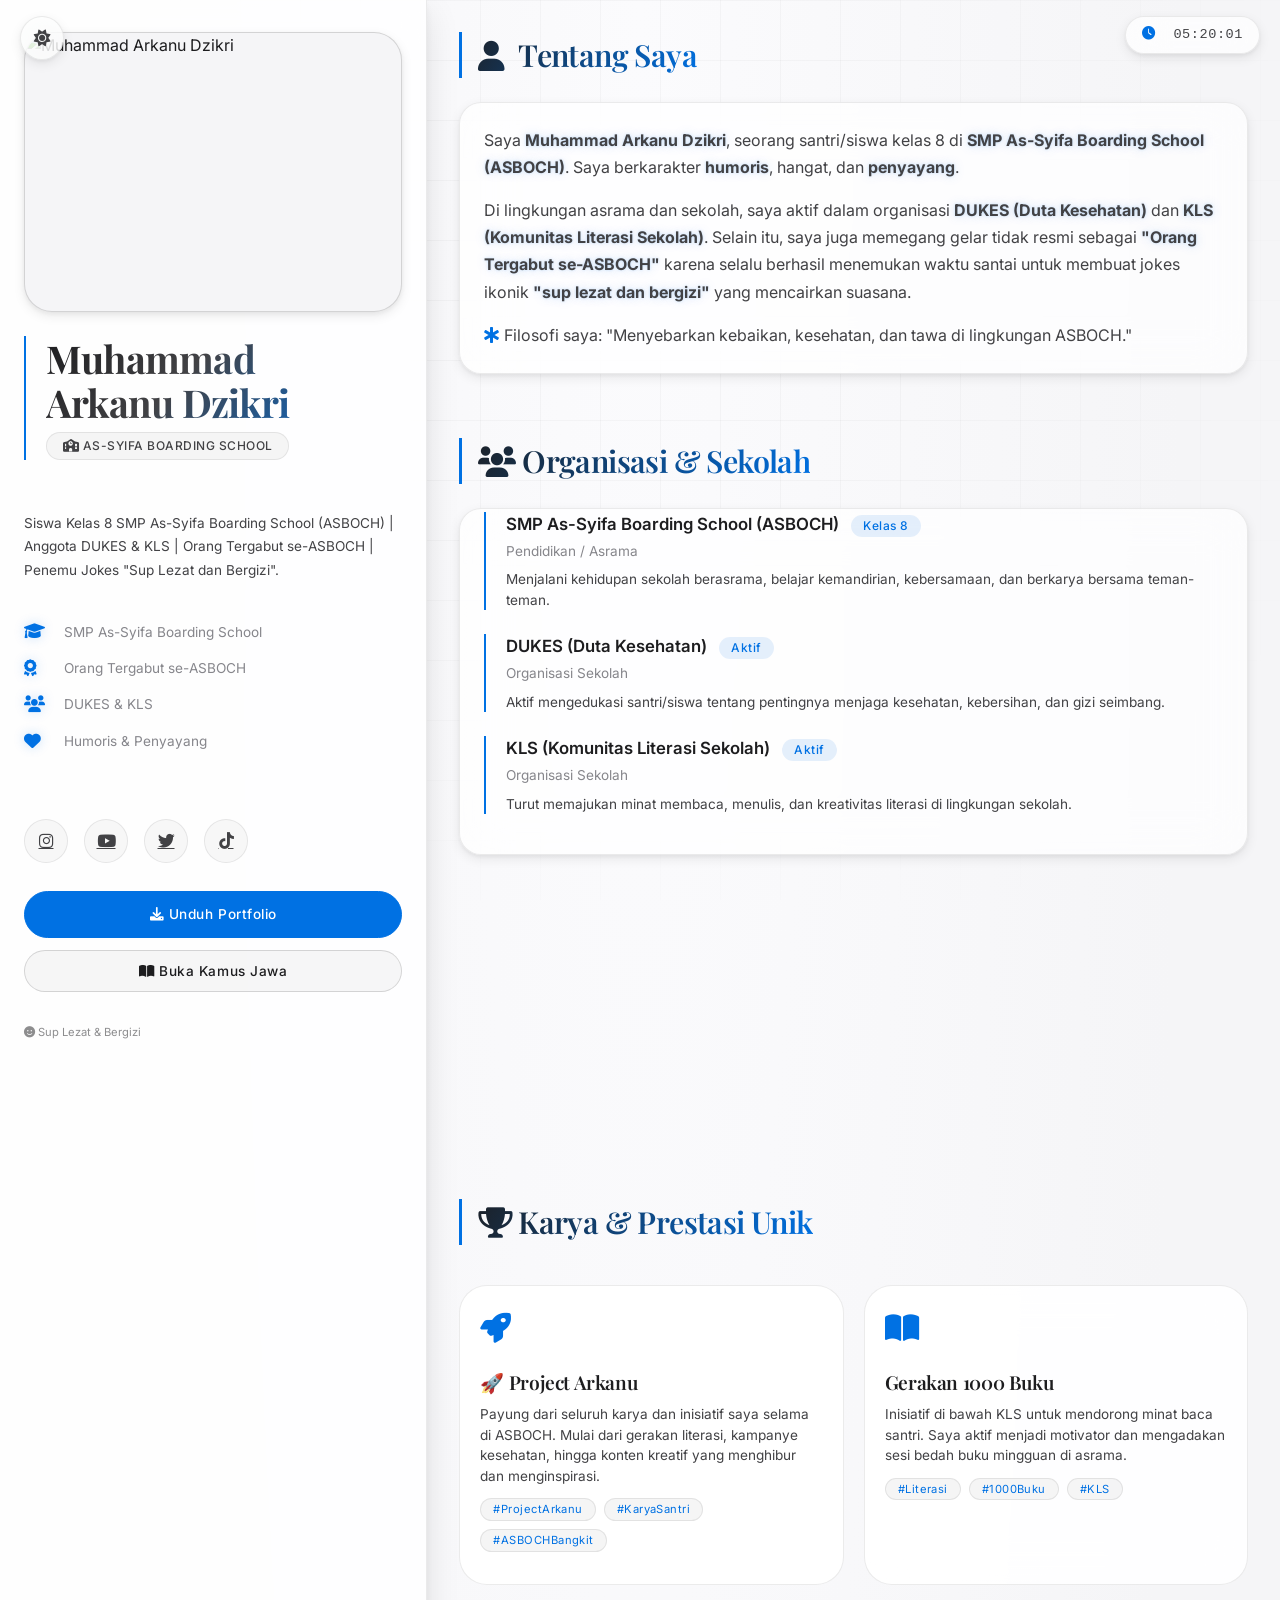
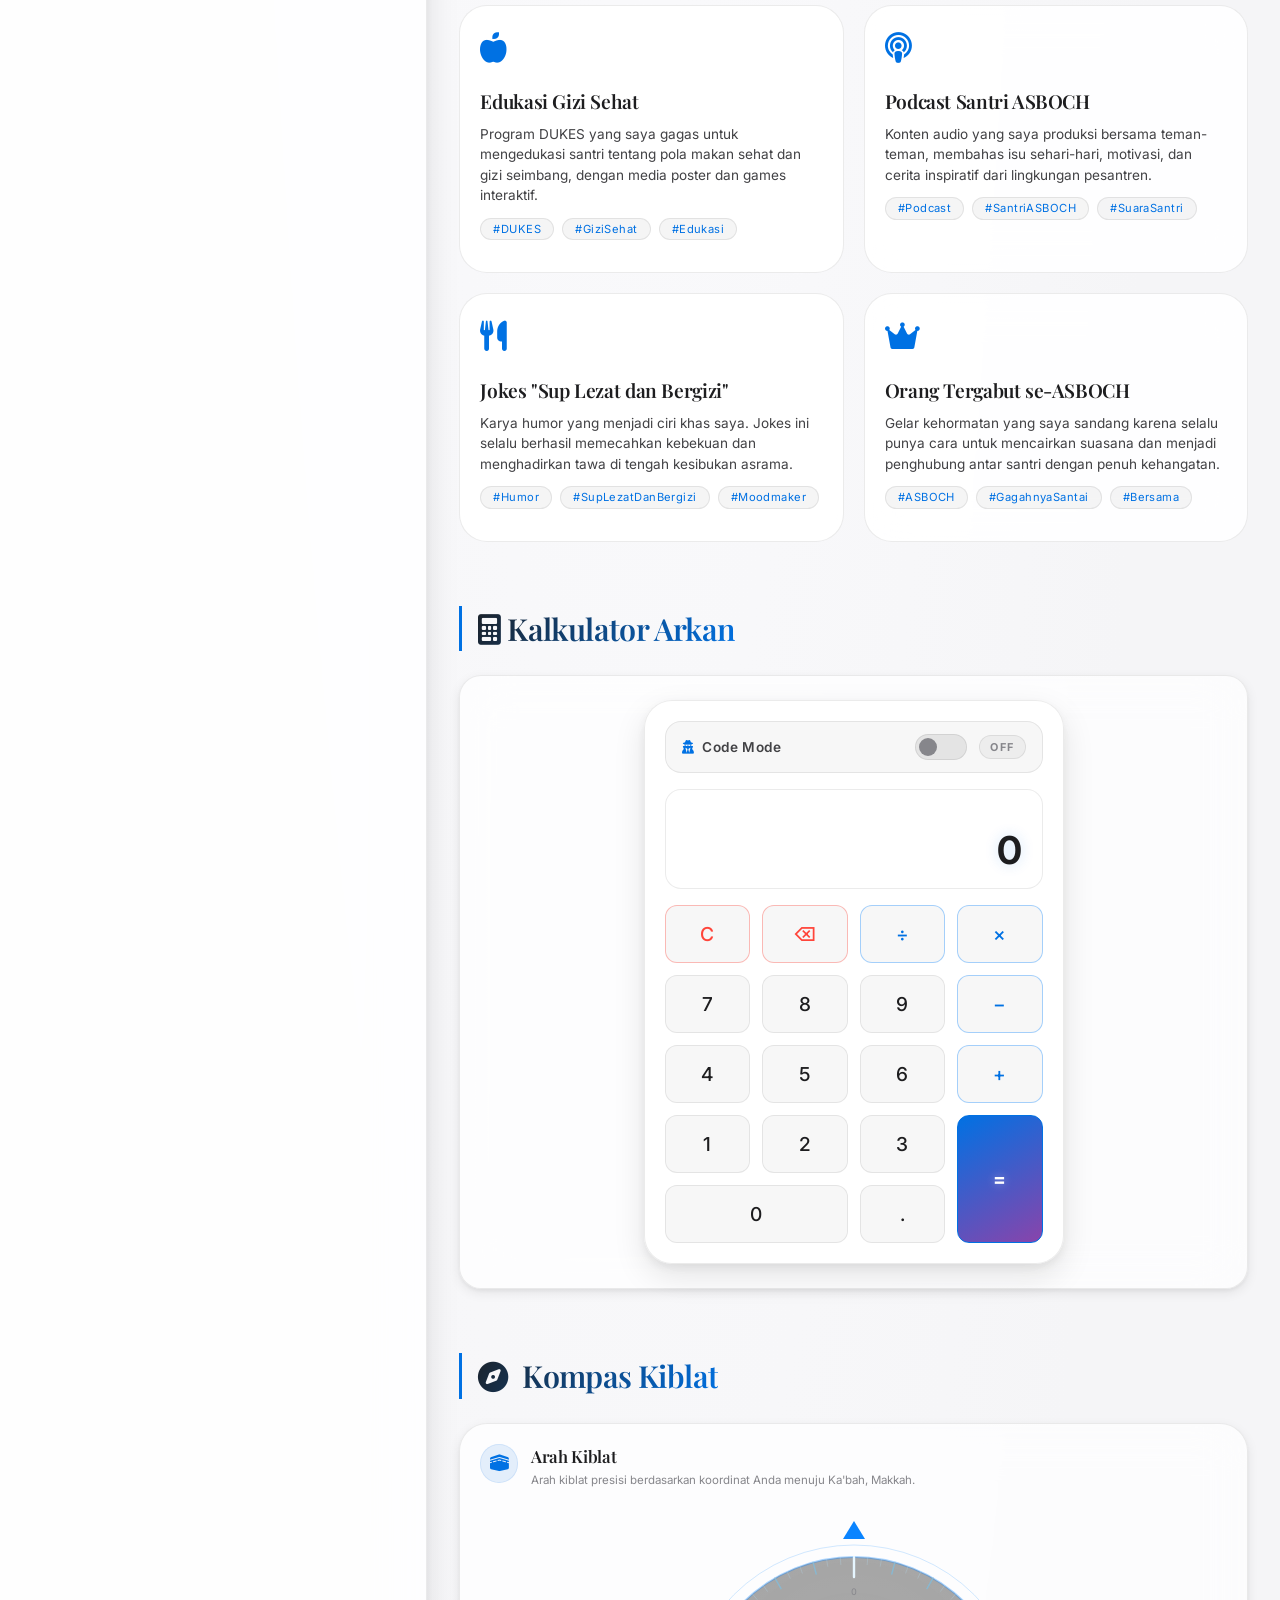
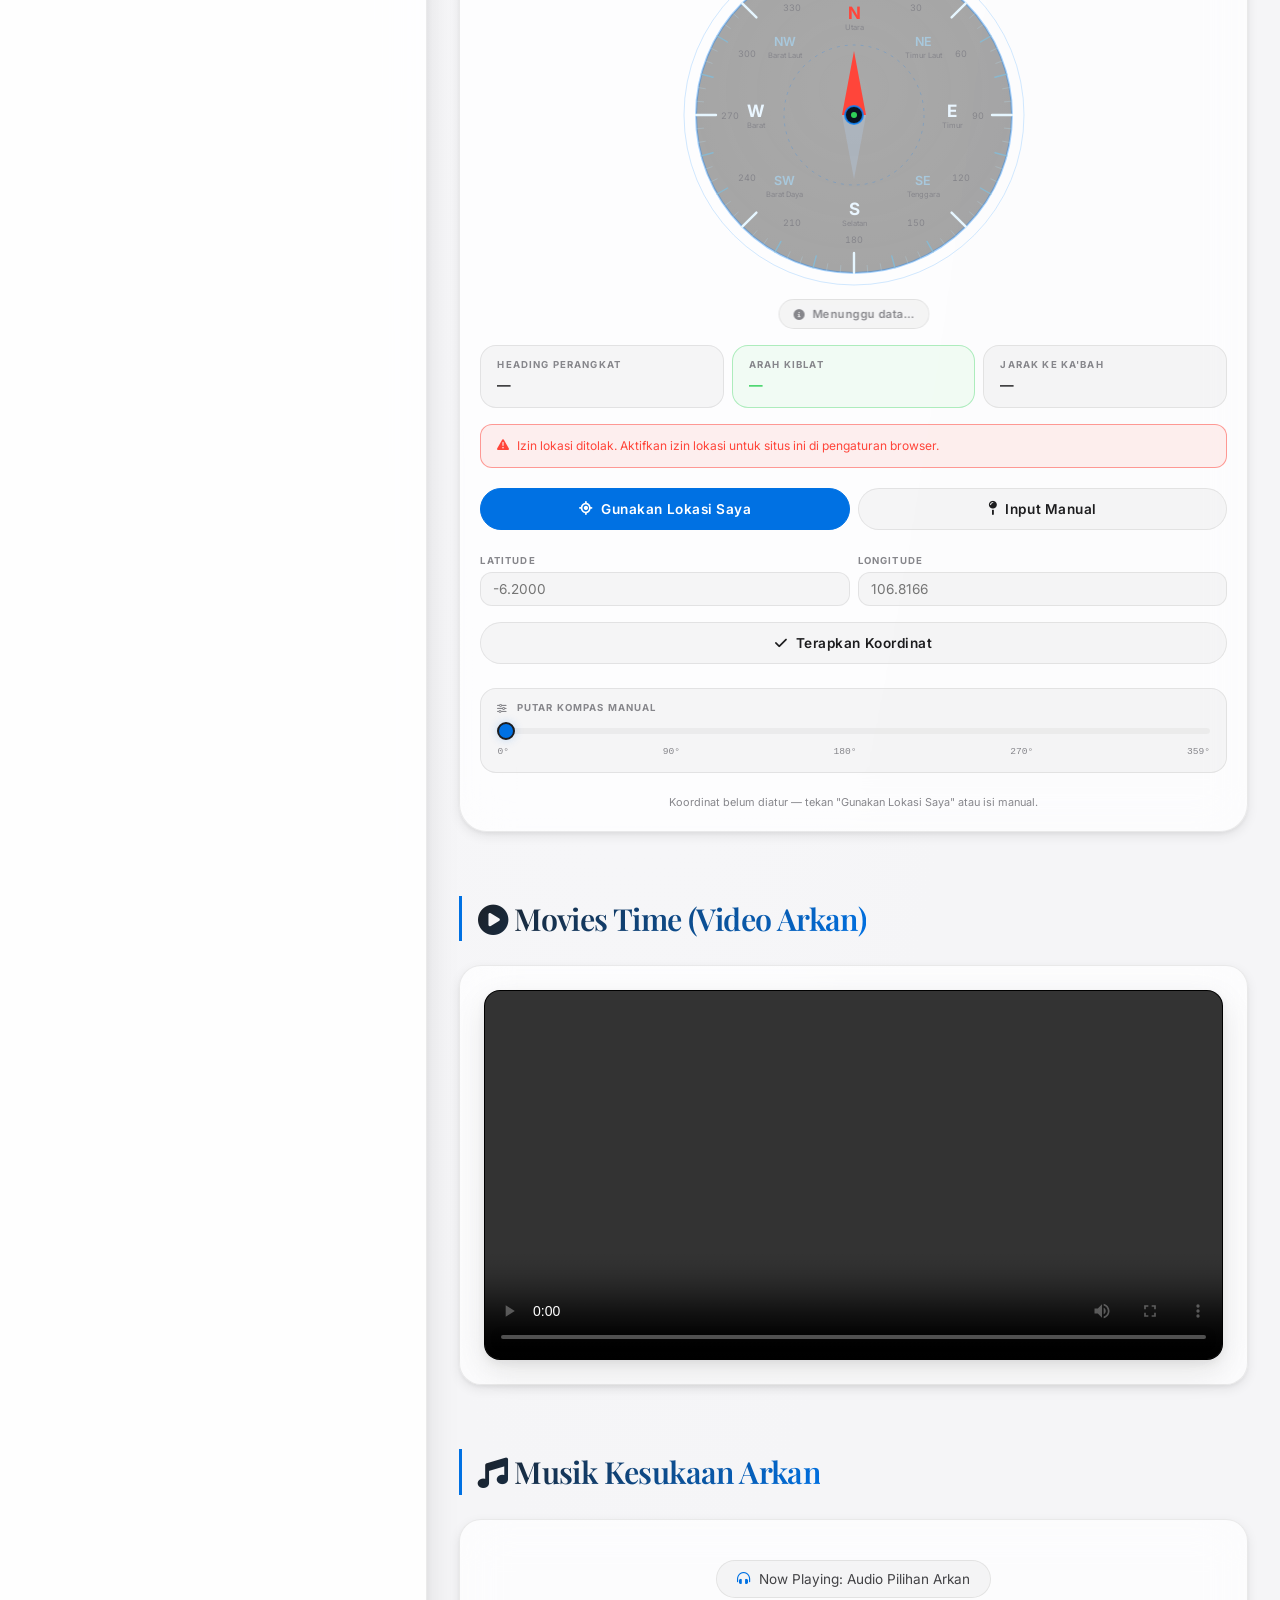
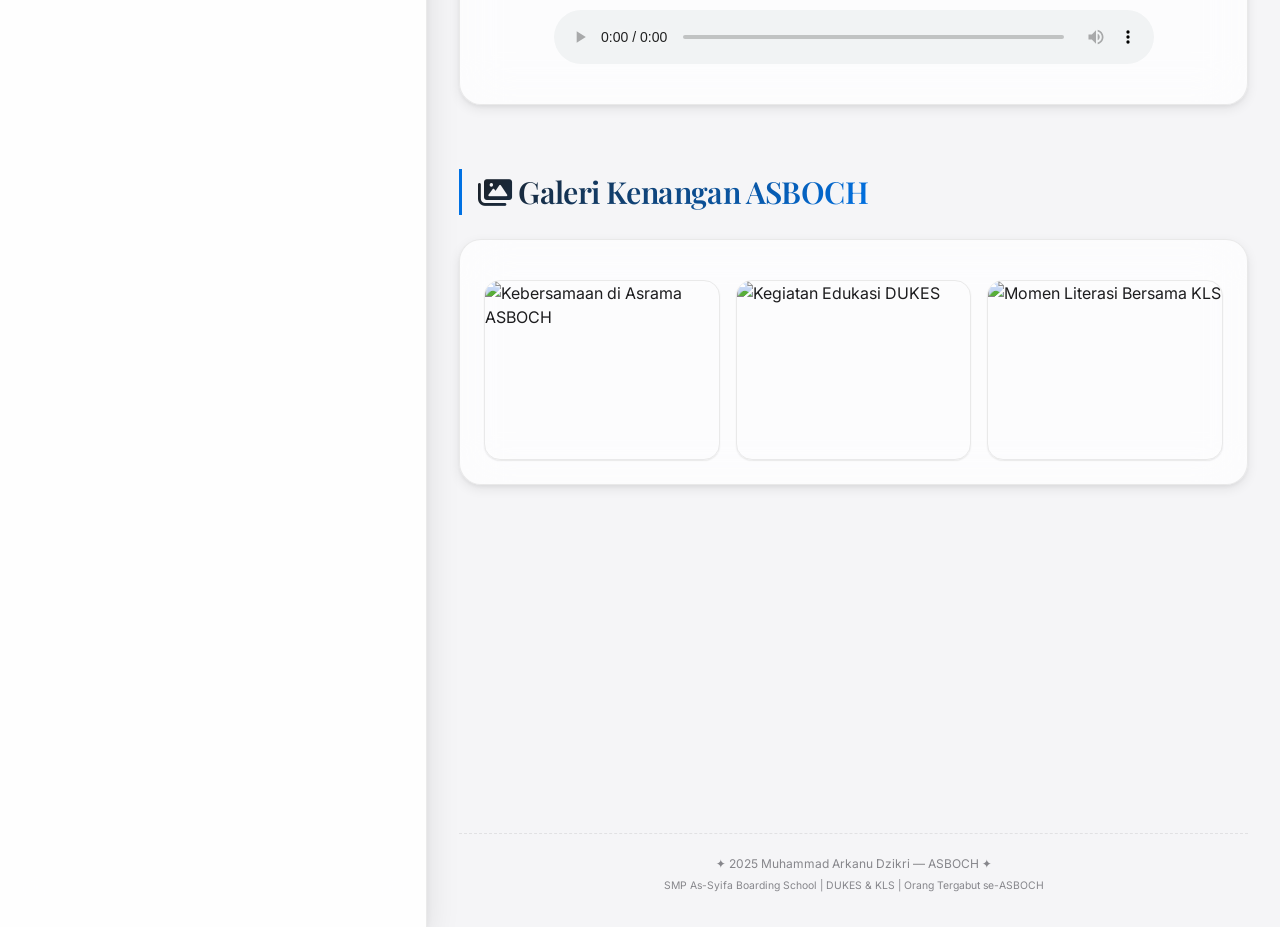
==== commit cc31719e: "ubah tema" ====
--- a/index.html
+++ b/index.html
@@ -1,2939 +1,2330 @@
 <!DOCTYPE html>
 <html lang="id">
 <head>
-    <meta charset="UTF-8">
-    <meta name="viewport" content="width=device-width, initial-scale=1.0, viewport-fit=cover">
-    <title>Muhammad Arkanu Dzikri - Portfolio</title>
-    <link href="https://fonts.googleapis.com/css2?family=Space+Grotesk:wght@300;400;500;600;700&display=swap" rel="stylesheet">
-    <link rel="stylesheet" href="https://cdnjs.cloudflare.com/ajax/libs/font-awesome/6.0.0-beta3/css/all.min.css">
-    <style>
-        /* ===== RESET & VARIABEL ===== */
-        * {
-            margin: 0;
-            padding: 0;
-            box-sizing: border-box;
-        }
-
-        :root {
-            --bg-primary: radial-gradient(circle at 20% 30%, #05070a, #000000);
-            --bg-body: #000000;
-            --text-primary: #eef5ff;
-            --text-secondary: #c4d4ff;
-            --text-muted: #b8c7ff;
-            --card-bg: rgba(8, 12, 20, 0.6);
-            --card-border: rgba(0, 255, 255, 0.25);
-            --glass-bg: rgba(12, 18, 28, 0.55);
-            --glass-border: rgba(0, 255, 255, 0.2);
-            --shadow-color: rgba(0, 0, 0, 0.3);
-            --sidebar-border: rgba(0, 255, 255, 0.25);
-            --skill-bg: rgba(0, 255, 255, 0.08);
-            --skill-border: rgba(0, 255, 255, 0.3);
-            --project-bg: rgba(6, 12, 22, 0.7);
-            --contact-bg: rgba(255, 255, 255, 0.03);
-            --footer-border: rgba(0, 255, 255, 0.2);
-            --clock-bg: rgba(0, 10, 30, 0.7);
-            --clock-border: rgba(0, 255, 255, 0.25);
-            --clock-text: #b0d4ff;
-            --badge-bg: rgba(0, 255, 255, 0.12);
-            --badge-border: rgba(0, 255, 255, 0.4);
-            --glow-color: rgba(0, 255, 255, 0.5);
-            --gradient-name: linear-gradient(135deg, #ffffff, #88f7ff, #a55cff);
-            --grid-line: rgba(0, 255, 255, 0.03);
-            --scrollbar-track: #0a0f1a;
-            --scrollbar-thumb: #0ff;
-            --lightbox-overlay: rgba(4, 6, 10, 0.92);
-            --input-bg: rgba(255, 255, 255, 0.05);
-        }
-
-        body.light-mode {
-            --bg-primary: radial-gradient(circle at 20% 30%, #f0f8ff, #d4e8ff);
-            --bg-body: #eef4fa;
-            --text-primary: #0b1a2e;
-            --text-secondary: #1f3a5f;
-            --text-muted: #2a4a7a;
-            --card-bg: rgba(255, 255, 255, 0.7);
-            --card-border: rgba(0, 120, 200, 0.25);
-            --glass-bg: rgba(255, 255, 255, 0.6);
-            --glass-border: rgba(0, 120, 200, 0.2);
-            --shadow-color: rgba(0, 20, 50, 0.15);
-            --sidebar-border: rgba(0, 120, 200, 0.3);
-            --skill-bg: rgba(0, 120, 200, 0.08);
-            --skill-border: rgba(0, 120, 200, 0.3);
-            --project-bg: rgba(255, 255, 255, 0.7);
-            --contact-bg: rgba(0, 0, 0, 0.03);
-            --footer-border: rgba(0, 120, 200, 0.2);
-            --clock-bg: rgba(255, 255, 255, 0.7);
-            --clock-border: rgba(0, 120, 200, 0.25);
-            --clock-text: #0b2a4a;
-            --badge-bg: rgba(0, 120, 200, 0.12);
-            --badge-border: rgba(0, 120, 200, 0.4);
-            --glow-color: rgba(0, 120, 200, 0.5);
-            --gradient-name: linear-gradient(135deg, #0b1a2e, #1a6b8a, #4a2a8a);
-            --grid-line: rgba(0, 120, 200, 0.05);
-            --scrollbar-track: #d4e0ec;
-            --scrollbar-thumb: #2a7aaa;
-            --lightbox-overlay: rgba(255, 255, 255, 0.92);
-            --input-bg: rgba(0, 0, 0, 0.03);
-        }
-
-        body {
-            font-family: 'Space Grotesk', sans-serif;
-            background: var(--bg-primary);
-            color: var(--text-primary);
-            line-height: 1.5;
-            scroll-behavior: smooth;
-            overflow-x: hidden;
-            transition: background 0.5s ease, color 0.4s ease;
-        }
-
-        body::before {
-            content: "";
-            position: fixed;
-            top: 0;
-            left: 0;
-            width: 100%;
-            height: 100%;
-            background-image:
-                linear-gradient(var(--grid-line) 1px, transparent 1px),
-                linear-gradient(90deg, var(--grid-line) 1px, transparent 1px);
-            background-size: 40px 40px;
-            pointer-events: none;
-            z-index: 0;
-            transition: background-image 0.5s ease;
-        }
-
-        .glow-text {
-            text-shadow: 0 0 8px var(--glow-color), 0 0 2px var(--glow-color);
-            transition: text-shadow 0.3s ease;
-        }
-
-        /* ===== LAYOUT ===== */
-        .portfolio-container {
-            display: flex;
-            flex-wrap: wrap;
-            max-width: 1400px;
-            margin: 0 auto;
-            position: relative;
-            z-index: 2;
-            min-height: 100vh;
-        }
-
-        /* ===== SIDEBAR KIRI ===== */
-        .sidebar-left {
-            flex: 1.2;
-            min-width: 280px;
-            background: var(--card-bg);
-            backdrop-filter: blur(16px);
-            border-right: none;
-            box-shadow: -10px 0 30px var(--shadow-color);
-            padding: 2rem 1.8rem;
-            display: flex;
-            flex-direction: column;
-            position: relative;
-            transition: background 0.5s ease, box-shadow 0.4s ease;
-        }
-
-        .sidebar-left::after {
-            display: none;
-        }
-
-        /* ===== PROFIL ===== */
-        .profile-frame {
-            width: 100%;
-            height: 280px;
-            border-radius: 20px;
-            overflow: hidden;
-            border: 2px solid rgba(0, 255, 255, 0.4);
-            box-shadow: 0 0 15px rgba(0, 255, 255, 0.2);
-            margin-bottom: 1.5rem;
-            transform-style: preserve-3d;
-            perspective: 1000px;
-            cursor: pointer;
-            transition: border-color 0.3s ease, box-shadow 0.3s ease;
-            background: rgba(0, 255, 255, 0.05);
-            display: flex;
-            align-items: center;
-            justify-content: center;
-        }
-
-        body.light-mode .profile-frame {
-            border-color: rgba(0, 120, 200, 0.5);
-            box-shadow: 0 0 20px rgba(0, 120, 200, 0.15);
-            background: rgba(0, 120, 200, 0.05);
-        }
-
-        .profile-frame img {
-            width: 100%;
-            height: 100%;
-            object-fit: cover;
-            transition: transform 0.1s ease-out;
-            backface-visibility: hidden;
-        }
-
-        .profile-frame:hover {
-            border-color: #0ff;
-            box-shadow: 0 0 25px rgba(0, 255, 255, 0.6);
-        }
-
-        body.light-mode .profile-frame:hover {
-            border-color: #1a8fc0;
-            box-shadow: 0 0 25px rgba(0, 120, 200, 0.5);
-        }
-
-        .name-highlight {
-            margin-bottom: 1.8rem;
-            border-left: 4px solid #0ff;
-            padding-left: 1.2rem;
-            transition: border-color 0.4s ease;
-        }
-
-        body.light-mode .name-highlight {
-            border-left-color: #1a8fc0;
-        }
-
-        .name-highlight h1 {
-            font-size: 2.3rem;
-            font-weight: 700;
-            letter-spacing: -0.02em;
-            background: var(--gradient-name);
-            background-clip: text;
-            -webkit-background-clip: text;
-            color: transparent;
-            text-shadow: 0 0 15px rgba(0, 255, 255, 0.3);
-            line-height: 1.2;
-            margin-bottom: 0.5rem;
-            transition: background 0.4s ease, text-shadow 0.3s ease;
-        }
-
-        body.light-mode .name-highlight h1 {
-            text-shadow: 0 0 15px rgba(0, 120, 200, 0.2);
-        }
-
-        .badge-title {
-            font-size: 0.85rem;
-            font-weight: 500;
-            color: #8deeff;
-            background: var(--badge-bg);
-            display: inline-block;
-            padding: 0.2rem 1rem;
-            border-radius: 40px;
-            backdrop-filter: blur(4px);
-            border: 0.5px solid var(--badge-border);
-            transition: color 0.4s ease, background 0.4s ease, border-color 0.4s ease;
-        }
-
-        body.light-mode .badge-title {
-            color: #1a6b8a;
-        }
-
-        .short-bio {
-            margin: 1.5rem 0;
-            color: var(--text-secondary);
-            font-weight: 300;
-            font-size: 0.9rem;
-            line-height: 1.5;
-            transition: color 0.4s ease;
-        }
-
-        .info-list {
-            list-style: none;
-            margin: 1.5rem 0;
-        }
-
-        .info-list li {
-            display: flex;
-            align-items: center;
-            gap: 12px;
-            margin-bottom: 1rem;
-            font-size: 0.9rem;
-            color: var(--text-muted);
-            transition: transform 0.2s ease, color 0.2s ease, color 0.4s ease;
-        }
-
-        .info-list li:hover {
-            transform: translateX(5px);
-            color: #0ff;
-        }
-
-        body.light-mode .info-list li:hover {
-            color: #1a7aaa;
-        }
-
-        .info-list li i {
-            width: 28px;
-            font-size: 1.2rem;
-            color: #0ff;
-            text-shadow: 0 0 3px cyan;
-            transition: color 0.4s ease, text-shadow 0.4s ease;
-        }
-
-        body.light-mode .info-list li i {
-            color: #1a8fc0;
-            text-shadow: 0 0 3px rgba(0, 120, 200, 0.4);
-        }
-
-        .social-icons {
-            display: flex;
-            gap: 1.2rem;
-            margin: 2rem 0 1.5rem;
-        }
-
-        .social-icons a {
-            color: #ccf4ff;
-            font-size: 1.4rem;
-            transition: 0.2s ease;
-            background: rgba(255, 255, 255, 0.03);
-            width: 40px;
-            height: 40px;
-            display: flex;
-            align-items: center;
-            justify-content: center;
-            border-radius: 50%;
-            backdrop-filter: blur(4px);
-            border: 0.5px solid rgba(0, 255, 255, 0.3);
-            transition: all 0.3s ease;
-        }
-
-        body.light-mode .social-icons a {
-            color: #1a4a6a;
-            border-color: rgba(0, 120, 200, 0.2);
-            background: rgba(0, 0, 0, 0.02);
-        }
-
-        .social-icons a:hover {
-            color: #0ff;
-            transform: translateY(-4px) scale(1.1);
-            border-color: #0ff;
-            box-shadow: 0 0 12px rgba(0, 255, 255, 0.5);
-            background: rgba(0, 255, 255, 0.1);
-        }
-
-        body.light-mode .social-icons a:hover {
-            color: #1a8fc0;
-            border-color: #1a8fc0;
-            box-shadow: 0 0 12px rgba(0, 120, 200, 0.4);
-            background: rgba(0, 120, 200, 0.08);
-        }
-
-        .cv-button {
-            background: linear-gradient(95deg, rgba(0, 255, 255, 0.15), rgba(100, 0, 255, 0.2));
-            border: 1px solid rgba(0, 255, 255, 0.6);
-            color: #0ff;
-            padding: 0.7rem 0;
-            text-align: center;
-            border-radius: 40px;
-            font-weight: 500;
-            letter-spacing: 0.5px;
-            transition: 0.3s;
-            backdrop-filter: blur(5px);
-            margin-top: 0.5rem;
-            text-decoration: none;
-            display: block;
-            font-size: 0.9rem;
-        }
-
-        body.light-mode .cv-button {
-            background: linear-gradient(95deg, rgba(0, 120, 200, 0.15), rgba(80, 40, 200, 0.15));
-            border-color: rgba(0, 120, 200, 0.5);
-            color: #1a6b8a;
-        }
-
-        .cv-button:hover {
-            background: rgba(0, 255, 255, 0.3);
-            box-shadow: 0 0 15px cyan;
-            border-color: cyan;
-            color: white;
-            transform: scale(1.02);
-        }
-
-        body.light-mode .cv-button:hover {
-            background: rgba(0, 120, 200, 0.2);
-            box-shadow: 0 0 15px rgba(0, 120, 200, 0.4);
-            border-color: #1a8fc0;
-            color: #0b1a2e;
-        }
-
-        /* ===== TOMBOL KAMUS ===== */
-        .kamus-button {
-            background: linear-gradient(95deg, rgba(255, 200, 0, 0.15), rgba(255, 100, 0, 0.2));
-            border: 1px solid rgba(255, 200, 0, 0.6);
-            color: #ffd54f;
-            padding: 0.7rem 0;
-            text-align: center;
-            border-radius: 40px;
-            font-weight: 600;
-            letter-spacing: 0.5px;
-            transition: 0.3s;
-            backdrop-filter: blur(5px);
-            margin-top: 0.8rem;
-            text-decoration: none;
-            display: block;
-            font-size: 0.9rem;
-            cursor: pointer;
-            font-family: 'Space Grotesk', sans-serif;
-        }
-
-        body.light-mode .kamus-button {
-            background: linear-gradient(95deg, rgba(255, 160, 0, 0.15), rgba(255, 80, 0, 0.15));
-            border-color: rgba(255, 160, 0, 0.5);
-            color: #b45309;
-        }
-
-        .kamus-button:hover {
-            background: rgba(255, 200, 0, 0.3);
-            box-shadow: 0 0 15px rgba(255, 200, 0, 0.6);
-            border-color: #ffd54f;
-            color: white;
-            transform: scale(1.02);
-        }
-
-        body.light-mode .kamus-button:hover {
-            background: rgba(255, 160, 0, 0.2);
-            box-shadow: 0 0 15px rgba(255, 160, 0, 0.4);
-            border-color: #b45309;
-            color: #0b1a2e;
-        }
-
-        /* ===== MAIN CONTENT ===== */
-        .main-content {
-            flex: 2.5;
-            padding: 2rem 2.2rem;
-            overflow-x: hidden;
-        }
-
-        section {
-            margin-bottom: 3.5rem;
-        }
-
-        .reveal {
-            position: relative;
-            transform: translateY(40px);
-            opacity: 0;
-            transition: transform 0.8s ease, opacity 0.8s ease;
-        }
-
-        .reveal.active {
-            transform: translateY(0);
-            opacity: 1;
-        }
-
-        .section-title {
-            font-size: 1.7rem;
-            font-weight: 600;
-            letter-spacing: -0.3px;
-            margin-bottom: 1.5rem;
-            display: inline-block;
-            background: linear-gradient(120deg, #fff, #0ff);
-            background-clip: text;
-            -webkit-background-clip: text;
-            color: transparent;
-            border-left: 4px solid #0ff;
-            padding-left: 1rem;
-            transition: background 0.4s ease, border-color 0.4s ease;
-        }
-
-        body.light-mode .section-title {
-            background: linear-gradient(120deg, #0b1a2e, #1a7aaa);
-            background-clip: text;
-            -webkit-background-clip: text;
-            color: transparent;
-            border-left-color: #1a8fc0;
-        }
-
-        .glass-card {
-            background: var(--glass-bg);
-            backdrop-filter: blur(10px);
-            border-radius: 24px;
-            border: 1px solid var(--glass-border);
-            padding: 1.5rem;
-            transition: background 0.5s ease, border-color 0.3s ease, box-shadow 0.3s ease, transform 0.3s ease;
-            box-shadow: 0 8px 20px var(--shadow-color);
-        }
-
-        .glass-card:hover {
-            border-color: rgba(0, 255, 255, 0.7);
-            box-shadow: 0 0 20px rgba(0, 255, 255, 0.2);
-            transform: translateY(-3px);
-        }
-
-        body.light-mode .glass-card:hover {
-            border-color: rgba(0, 120, 200, 0.6);
-            box-shadow: 0 0 20px rgba(0, 120, 200, 0.15);
-        }
-
-        .about-text p {
-            margin-bottom: 1rem;
-            color: var(--text-secondary);
-            transition: color 0.4s ease;
-        }
-
-        .experience-item {
-            margin-bottom: 1.7rem;
-            border-left: 2px solid #0ff;
-            padding-left: 1.2rem;
-            transition: border-color 0.3s, transform 0.3s;
-        }
-
-        body.light-mode .experience-item {
-            border-left-color: #1a8fc0;
-        }
-
-        .experience-item:hover {
-            border-left-color: #f0f;
-            transform: translateX(4px);
-        }
-
-        body.light-mode .experience-item:hover {
-            border-left-color: #7a3aaa;
-        }
-
-        .exp-title {
-            font-size: 1.2rem;
-            font-weight: 600;
-            color: #b1f0ff;
-            display: flex;
-            align-items: baseline;
-            flex-wrap: wrap;
-            gap: 12px;
-            margin-bottom: 0.3rem;
-            transition: color 0.4s ease;
-        }
-
-        body.light-mode .exp-title {
-            color: #1a5a7a;
-        }
-
-        .exp-date {
-            font-size: 0.75rem;
-            background: rgba(0, 255, 255, 0.2);
-            padding: 0.2rem 0.7rem;
-            border-radius: 30px;
-            color: #0ff;
-            transition: background 0.4s ease, color 0.4s ease;
-        }
-
-        body.light-mode .exp-date {
-            background: rgba(0, 120, 200, 0.15);
-            color: #1a7aaa;
-        }
-
-        .exp-company {
-            font-size: 0.9rem;
-            color: #aac8ff;
-            margin-bottom: 0.5rem;
-            transition: color 0.4s ease;
-        }
-
-        body.light-mode .exp-company {
-            color: #3a5a7a;
-        }
-
-        .skills-grid {
-            display: flex;
-            flex-wrap: wrap;
-            gap: 12px;
-            margin-top: 0.5rem;
-        }
-
-        .skill-pill {
-            background: var(--skill-bg);
-            backdrop-filter: blur(4px);
-            border: 0.5px solid var(--skill-border);
-            border-radius: 60px;
-            padding: 0.5rem 1.2rem;
-            font-size: 0.85rem;
-            font-weight: 500;
-            letter-spacing: 0.3px;
-            transition: all 0.2s;
-            color: #cdf2ff;
-            transition: background 0.4s ease, border-color 0.4s ease, color 0.4s ease, transform 0.2s, box-shadow 0.2s;
-        }
-
-        body.light-mode .skill-pill {
-            color: #1a4a6a;
-        }
-
-        .skill-pill:hover {
-            background: rgba(0, 255, 255, 0.2);
-            border-color: #0ff;
-            transform: scale(1.05) translateY(-2px);
-            color: white;
-            box-shadow: 0 0 12px cyan;
-        }
-
-        body.light-mode .skill-pill:hover {
-            background: rgba(0, 120, 200, 0.15);
-            border-color: #1a8fc0;
-            color: #0b1a2e;
-            box-shadow: 0 0 12px rgba(0, 120, 200, 0.3);
-        }
-
-        .projects-grid {
-            display: grid;
-            grid-template-columns: repeat(auto-fill, minmax(260px, 1fr));
-            gap: 1.5rem;
-            margin-top: 1rem;
-        }
-
-        .project-card {
-            background: var(--project-bg);
-            backdrop-filter: blur(8px);
-            border-radius: 28px;
-            padding: 1.4rem;
-            border: 1px solid var(--glass-border);
-            transition: background 0.5s ease, border-color 0.3s, box-shadow 0.3s, transform 0.3s;
-        }
-
-        body.light-mode .project-card {
-            background: rgba(255, 255, 255, 0.7);
-        }
-
-        .project-card:hover {
-            border-color: #f0f;
-            box-shadow: 0 0 20px rgba(255, 0, 255, 0.2);
-            transform: translateY(-6px);
-        }
-
-        body.light-mode .project-card:hover {
-            border-color: #7a3aaa;
-            box-shadow: 0 0 20px rgba(120, 40, 180, 0.15);
-        }
-
-        .project-icon {
-            font-size: 2rem;
-            color: #0ff;
-            margin-bottom: 1rem;
-            transition: transform 0.3s ease, color 0.4s ease;
-        }
-
-        body.light-mode .project-icon {
-            color: #1a8fc0;
-        }
-
-        .project-card:hover .project-icon {
-            transform: scale(1.1) rotate(5deg);
-        }
-
-        .project-card h3 {
-            font-size: 1.25rem;
-            margin-bottom: 0.6rem;
-            font-weight: 600;
-            color: var(--text-primary);
-            transition: color 0.4s ease;
-        }
-
-        .project-tech {
-            display: flex;
-            flex-wrap: wrap;
-            gap: 8px;
-            margin: 0.8rem 0;
-        }
-
-        .project-tech span {
-            background: rgba(0, 0, 0, 0.5);
-            font-size: 0.7rem;
-            padding: 0.2rem 0.7rem;
-            border-radius: 20px;
-            color: #0ff;
-            border: 0.2px solid cyan;
-            transition: background 0.4s ease, color 0.4s ease, border-color 0.4s ease;
-        }
-
-        body.light-mode .project-tech span {
-            background: rgba(0, 0, 0, 0.06);
-            color: #1a6b8a;
-            border-color: rgba(0, 120, 200, 0.3);
-        }
-
-        .project-card p {
-            font-size: 0.85rem;
-            color: var(--text-secondary);
-            transition: color 0.4s ease;
-        }
-
-        /* ===== VIDEO ===== */
-        .video-wrapper {
-            position: relative;
-            width: 100%;
-            border-radius: 14px;
-            overflow: hidden;
-            background: #000;
-            border: 1px solid rgba(255, 255, 255, 0.05);
-            box-shadow: 0 10px 30px var(--shadow-color);
-            transition: border-color 0.4s ease, box-shadow 0.4s ease;
-        }
-
-        body.light-mode .video-wrapper {
-            border-color: rgba(0, 0, 0, 0.08);
-        }
-
-        .video-wrapper video {
-            width: 100%;
-            display: block;
-            max-height: 500px;
-            object-fit: contain;
-        }
-
-        /* ===== AUDIO ===== */
-        .audio-container {
-            display: flex;
-            flex-direction: column;
-            gap: 12px;
-            align-items: center;
-            padding: 1rem 0;
-        }
-
-        .audio-container audio {
-            width: 100%;
-            max-width: 600px;
-            outline: none;
-        }
-
-        .audio-meta {
-            font-size: 0.85rem;
-            color: #8deeff;
-            display: flex;
-            align-items: center;
-            gap: 8px;
-            background: rgba(0, 255, 255, 0.05);
-            padding: 0.4rem 1.2rem;
-            border-radius: 30px;
-            border: 0.5px solid rgba(0, 255, 255, 0.2);
-            transition: color 0.4s ease, background 0.4s ease, border-color 0.4s ease;
-        }
-
-        body.light-mode .audio-meta {
-            color: #1a6b8a;
-            background: rgba(0, 120, 200, 0.05);
-            border-color: rgba(0, 120, 200, 0.15);
-        }
-
-        /* ===== GALERI ===== */
-        .gallery-container {
-            display: grid;
-            grid-template-columns: repeat(auto-fill, minmax(200px, 1fr));
-            gap: 1rem;
-            margin-top: 1rem;
-        }
-
-        .gallery-item {
-            position: relative;
-            border-radius: 16px;
-            overflow: hidden;
-            border: 1px solid rgba(0, 255, 255, 0.2);
-            height: 180px;
-            cursor: pointer;
-            box-shadow: 0 4px 10px var(--shadow-color);
-            transition: border-color 0.3s, box-shadow 0.3s, transform 0.3s;
-        }
-
-        body.light-mode .gallery-item {
-            border-color: rgba(0, 120, 200, 0.15);
-        }
-
-        .gallery-item img {
-            width: 100%;
-            height: 100%;
-            object-fit: cover;
-            transition: all 0.4s ease;
-        }
-
-        .gallery-caption {
-            position: absolute;
-            bottom: 0;
-            left: 0;
-            width: 100%;
-            background: linear-gradient(transparent, rgba(0, 0, 0, 0.9));
-            padding: 12px;
-            font-size: 0.75rem;
-            color: #fff;
-            transform: translateY(100%);
-            transition: transform 0.3s ease;
-        }
-
-        body.light-mode .gallery-caption {
-            background: linear-gradient(transparent, rgba(0, 0, 0, 0.7));
-        }
-
-        .gallery-item:hover .gallery-caption {
-            transform: translateY(0);
-        }
-
-        .gallery-item:hover img {
-            filter: brightness(0.8) scale(1.05);
-        }
-
-        .gallery-item:hover {
-            border-color: #0ff;
-            box-shadow: 0 0 15px rgba(0, 255, 255, 0.4);
-            transform: scale(1.02);
-        }
-
-        body.light-mode .gallery-item:hover {
-            border-color: #1a8fc0;
-            box-shadow: 0 0 15px rgba(0, 120, 200, 0.3);
-        }
-
-        /* ===== LIGHTBOX ===== */
-        .lightbox-modal {
-            position: fixed;
-            top: 0;
-            left: 0;
-            width: 100%;
-            height: 100%;
-            background: var(--lightbox-overlay);
-            backdrop-filter: blur(8px);
-            z-index: 9999;
-            display: flex;
-            align-items: center;
-            justify-content: center;
-            opacity: 0;
-            pointer-events: none;
-            transition: opacity 0.3s ease, background 0.4s ease;
-        }
-
-        .lightbox-modal.show {
-            opacity: 1;
-            pointer-events: auto;
-        }
-
-        .lightbox-content {
-            max-width: 85%;
-            max-height: 80vh;
-            position: relative;
-            transform: scale(0.9);
-            transition: transform 0.3s ease;
-            text-align: center;
-        }
-
-        .lightbox-modal.show .lightbox-content {
-            transform: scale(1);
-        }
-
-        .lightbox-img {
-            max-width: 100%;
-            max-height: 75vh;
-            border-radius: 12px;
-            border: 2px solid rgba(0, 255, 255, 0.3);
-            box-shadow: 0 0 30px rgba(0, 255, 255, 0.2);
-            transition: border-color 0.4s ease, box-shadow 0.4s ease;
-        }
-
-        body.light-mode .lightbox-img {
-            border-color: rgba(0, 120, 200, 0.3);
-            box-shadow: 0 0 30px rgba(0, 120, 200, 0.15);
-        }
-
-        .lightbox-desc {
-            color: var(--text-primary);
-            margin-top: 15px;
-            font-size: 1rem;
-            letter-spacing: 0.5px;
-            text-shadow: 0 0 8px var(--glow-color);
-            transition: color 0.4s ease, text-shadow 0.4s ease;
-        }
-
-        body.light-mode .lightbox-desc {
-            text-shadow: 0 0 8px rgba(0, 120, 200, 0.3);
-        }
-
-        .lightbox-close {
-            position: absolute;
-            top: -40px;
-            right: 0;
-            color: #0ff;
-            font-size: 2rem;
-            cursor: pointer;
-            transition: color 0.2s;
-        }
-
-        body.light-mode .lightbox-close {
-            color: #1a6b8a;
-        }
-
-        .lightbox-close:hover {
-            color: #f0f;
-        }
-
-        body.light-mode .lightbox-close:hover {
-            color: #7a3aaa;
-        }
-
-        /* ===== CONTACT ===== */
-        .contact-info {
-            display: flex;
-            flex-wrap: wrap;
-            gap: 1.2rem;
-            margin-top: 1rem;
-        }
-
-        .contact-item {
-            background: var(--contact-bg);
-            padding: 0.8rem 1.3rem;
-            border-radius: 48px;
-            display: inline-flex;
-            align-items: center;
-            gap: 12px;
-            border: 0.5px solid rgba(0, 255, 255, 0.3);
-            transition: all 0.3s ease;
-        }
-
-        body.light-mode .contact-item {
-            border-color: rgba(0, 120, 200, 0.15);
-        }
-
-        .contact-item i {
-            font-size: 1.2rem;
-            color: #0ff;
-            transition: color 0.4s ease;
-        }
-
-        body.light-mode .contact-item i {
-            color: #1a8fc0;
-        }
-
-        .contact-item a,
-        .contact-item span {
-            color: var(--text-secondary);
-            text-decoration: none;
-            font-size: 0.9rem;
-            transition: color 0.4s ease;
-        }
-
-        .contact-item:hover {
-            background: rgba(0, 255, 255, 0.1);
-            border-color: cyan;
-            transform: translateY(-2px);
-            box-shadow: 0 4px 12px rgba(0, 255, 255, 0.2);
-        }
-
-        body.light-mode .contact-item:hover {
-            background: rgba(0, 120, 200, 0.08);
-            border-color: #1a8fc0;
-            box-shadow: 0 4px 12px rgba(0, 120, 200, 0.15);
-        }
-
-        /* ===== FOOTER ===== */
-        footer {
-            text-align: center;
-            font-size: 0.7rem;
-            margin-top: 3rem;
-            padding-top: 1rem;
-            border-top: 1px dashed var(--footer-border);
-            color: #7f9eff;
-            transition: color 0.4s ease, border-color 0.4s ease;
-        }
-
-        body.light-mode footer {
-            color: #4a6a8a;
-        }
-
-        /* ===== SCROLLBAR ===== */
-        ::-webkit-scrollbar {
-            width: 6px;
-        }
-        ::-webkit-scrollbar-track {
-            background: var(--scrollbar-track);
-            transition: background 0.4s ease;
-        }
-        ::-webkit-scrollbar-thumb {
-            background: var(--scrollbar-thumb);
-            border-radius: 8px;
-            transition: background 0.4s ease;
-        }
-
-        /* ============================================================
-           ===== KALKULATOR + CODE MODE (EASTER EGG) =====
-           ============================================================ */
-        .calc-wrapper {
-            max-width: 420px;
-            margin: 0 auto;
-            background: var(--project-bg);
-            border: 1px solid var(--glass-border);
-            border-radius: 24px;
-            padding: 1.2rem;
-            box-shadow: 0 8px 30px var(--shadow-color);
-            transition: background 0.5s ease, border-color 0.3s ease, box-shadow 0.3s ease;
-        }
-
-        /* ---- Baris Code Mode (toggle) ---- */
-        .code-mode-bar {
-            display: flex;
-            align-items: center;
-            gap: 10px;
-            padding: 0.7rem 1rem;
-            border-radius: 16px;
-            background: var(--input-bg);
-            border: 1px solid var(--glass-border);
-            margin-bottom: 1rem;
-            transition: background 0.35s ease, border-color 0.35s ease,
-                        box-shadow 0.35s ease, transform 0.15s ease;
-        }
-
-        .code-mode-bar.active {
-            border-color: rgba(0, 255, 140, 0.65);
-            background: rgba(0, 255, 140, 0.06);
-            box-shadow: 0 0 18px rgba(0, 255, 140, 0.25);
-        }
-
-        body.light-mode .code-mode-bar.active {
-            border-color: rgba(0, 150, 80, 0.6);
-            background: rgba(0, 180, 100, 0.08);
-            box-shadow: 0 0 18px rgba(0, 150, 80, 0.2);
-        }
-
-        .code-mode-text {
-            font-size: 0.82rem;
-            font-weight: 600;
-            letter-spacing: 0.5px;
-            color: var(--text-secondary);
-            display: flex;
-            align-items: center;
-            gap: 8px;
-            margin-right: auto;
-            transition: color 0.35s ease;
-        }
-
-        .code-mode-text i {
-            color: #0ff;
-            transition: color 0.35s ease;
-        }
-
-        body.light-mode .code-mode-text i {
-            color: #1a8fc0;
-        }
-
-        .code-mode-bar.active .code-mode-text i {
-            color: #6bffb0;
-        }
-
-        body.light-mode .code-mode-bar.active .code-mode-text i {
-            color: #0a7a45;
-        }
-
-        .code-mode-status {
-            font-size: 0.68rem;
-            font-weight: 700;
-            letter-spacing: 1.5px;
-            padding: 3px 10px;
-            border-radius: 20px;
-            background: var(--badge-bg);
-            border: 1px solid var(--badge-border);
-            color: var(--text-muted);
-            transition: all 0.35s ease;
-        }
-
-        .code-mode-bar.active .code-mode-status {
-            color: #6bffb0;
-            border-color: #0f8;
-            background: rgba(0, 255, 140, 0.12);
-            box-shadow: 0 0 12px rgba(0, 255, 140, 0.4);
-        }
-
-        body.light-mode .code-mode-bar.active .code-mode-status {
-            color: #0a7a45;
-        }
-
-        /* ---- Switch Toggle ---- */
-        .switch {
-            position: relative;
-            display: inline-block;
-            width: 52px;
-            height: 26px;
-            flex-shrink: 0;
-        }
-
-        .switch input {
-            opacity: 0;
-            width: 0;
-            height: 0;
-        }
-
-        .slider {
-            position: absolute;
-            cursor: pointer;
-            top: 0;
-            left: 0;
-            right: 0;
-            bottom: 0;
-            background: rgba(255, 255, 255, 0.10);
-            border: 1px solid var(--glass-border);
-            border-radius: 34px;
-            transition: background 0.4s ease, border-color 0.4s ease, box-shadow 0.4s ease;
-        }
-
-        body.light-mode .slider {
-            background: rgba(0, 0, 0, 0.08);
-        }
-
-        .slider::before {
-            content: "";
-            position: absolute;
-            height: 18px;
-            width: 18px;
-            left: 3px;
-            top: 50%;
-            transform: translateY(-50%);
-            background: var(--text-muted);
-            border-radius: 50%;
-            transition: transform 0.4s cubic-bezier(.2, .9, .3, 1.4),
-                        background 0.4s ease, box-shadow 0.4s ease;
-        }
-
-        .switch input:checked + .slider {
-            background: rgba(0, 255, 140, 0.25);
-            border-color: #0f8;
-            box-shadow: 0 0 14px rgba(0, 255, 140, 0.55);
-        }
-
-        .switch input:checked + .slider::before {
-            transform: translate(26px, -50%);
-            background: #6bffb0;
-            box-shadow: 0 0 10px #0f8;
-        }
-
-        /* ---- Display ---- */
-        .calc-display {
-            background: var(--clock-bg);
-            border: 1px solid var(--clock-border);
-            border-radius: 18px;
-            padding: 1rem 1.2rem;
-            text-align: right;
-            margin-bottom: 1rem;
-            min-height: 100px;
-            display: flex;
-            flex-direction: column;
-            justify-content: space-between;
-            overflow: hidden;
-            transition: background 0.5s ease, border-color 0.4s ease;
-        }
-
-        .calc-history {
-            font-size: 0.82rem;
-            letter-spacing: 1px;
-            color: var(--text-muted);
-            min-height: 1.3em;
-            word-break: break-all;
-            transition: color 0.4s ease;
-        }
-
-        .calc-output {
-            font-size: 2.3rem;
-            font-weight: 700;
-            line-height: 1.2;
-            color: var(--text-primary);
-            word-break: break-all;
-            text-shadow: 0 0 14px var(--glow-color);
-            transition: color 0.4s ease, text-shadow 0.4s ease;
-        }
-
-        /* ---- Tombol Kalkulator ---- */
-        .calc-keys {
-            display: grid;
-            grid-template-columns: repeat(4, 1fr);
-            gap: 10px;
-        }
-
-        .calc-btn {
-            font-family: 'Space Grotesk', sans-serif;
-            font-size: 1.25rem;
-            font-weight: 500;
-            padding: 0.9rem 0;
-            border-radius: 16px;
-            border: 1px solid var(--glass-border);
-            background: var(--input-bg);
-            color: var(--text-primary);
-            cursor: pointer;
-            transition: transform 0.15s ease, background 0.25s ease,
-                        border-color 0.25s ease, box-shadow 0.25s ease, color 0.25s ease;
-            user-select: none;
-            -webkit-tap-highlight-color: transparent;
-            outline: none;
-        }
-
-        .calc-btn:hover {
-            border-color: #0ff;
-            box-shadow: 0 0 14px rgba(0, 255, 255, 0.25);
-            transform: translateY(-2px);
-        }
-
-        body.light-mode .calc-btn:hover {
-            border-color: #1a8fc0;
-            box-shadow: 0 0 14px rgba(0, 120, 200, 0.22);
-        }
-
-        .calc-btn:active,
-        .calc-btn.pressed {
-            transform: scale(0.94);
-            background: rgba(0, 255, 255, 0.15);
-        }
-
-        body.light-mode .calc-btn:active,
-        body.light-mode .calc-btn.pressed {
-            background: rgba(0, 120, 200, 0.15);
-        }
-
-        /* Tombol fungsi (C & backspace) */
-        .calc-btn.fn {
-            color: #ff8fa3;
-            border-color: rgba(255, 100, 130, 0.35);
-        }
-
-        .calc-btn.fn:hover {
-            border-color: #ff6b8b;
-            box-shadow: 0 0 14px rgba(255, 100, 130, 0.35);
-        }
-
-        body.light-mode .calc-btn.fn {
-            color: #b02040;
-            border-color: rgba(200, 40, 80, 0.3);
-        }
-
-        /* Tombol operator */
-        .calc-btn.op {
-            color: #0ff;
-            border-color: rgba(0, 255, 255, 0.35);
-        }
-
-        body.light-mode .calc-btn.op {
-            color: #1a7aaa;
-            border-color: rgba(0, 120, 200, 0.35);
-        }
-
-        /* Tombol sama dengan */
-        .calc-btn.equals {
-            grid-row: span 2;
-            font-weight: 700;
-            background: linear-gradient(150deg, rgba(0, 255, 255, 0.25), rgba(160, 0, 255, 0.35));
-            border-color: rgba(0, 255, 255, 0.6);
-            color: #eaffff;
-            text-shadow: 0 0 10px rgba(0, 255, 255, 0.7);
-        }
-
-        .calc-btn.equals:hover {
-            background: linear-gradient(150deg, rgba(0, 255, 255, 0.45), rgba(160, 0, 255, 0.5));
-            box-shadow: 0 0 22px rgba(0, 255, 255, 0.5);
-        }
-
-        body.light-mode .calc-btn.equals {
-            background: linear-gradient(150deg, rgba(0, 150, 220, 0.22), rgba(120, 40, 200, 0.25));
-            border-color: rgba(0, 120, 200, 0.5);
-            color: #0b1a2e;
-            text-shadow: none;
-        }
-
-        /* Tombol nol (lebar 2 kolom) */
-        .calc-btn.zero {
-            grid-column: span 2;
-        }
-
-        /* ---- Toast notifikasi rahasia ---- */
-        .calc-toast {
-            position: fixed;
-            left: 50%;
-            bottom: 30px;
-            transform: translate(-50%, 140%);
-            background: rgba(0, 20, 12, 0.94);
-            color: #6bffb0;
-            border: 1px solid #0f8;
-            padding: 12px 28px;
-            border-radius: 40px;
-            font-family: 'Space Grotesk', sans-serif;
-            font-size: 0.95rem;
-            font-weight: 600;
-            letter-spacing: 0.6px;
-            box-shadow: 0 0 28px rgba(0, 255, 140, 0.5);
-            z-index: 10001;
-            opacity: 0;
-            pointer-events: none;
-            transition: transform 0.45s cubic-bezier(.2, .9, .3, 1.4), opacity 0.35s ease;
-        }
-
-        .calc-toast.show {
-            transform: translate(-50%, 0);
-            opacity: 1;
-        }
-
-        body.light-mode .calc-toast {
-            background: rgba(230, 255, 240, 0.97);
-            color: #0a7a45;
-            box-shadow: 0 0 28px rgba(0, 180, 100, 0.45);
-        }
-
-        @media (max-width: 600px) {
-            .calc-wrapper {
-                padding: 0.9rem;
-            }
-            .calc-btn {
-                font-size: 1.05rem;
-                padding: 0.78rem 0;
-                border-radius: 14px;
-            }
-            .calc-output {
-                font-size: 1.8rem;
-            }
-            .calc-display {
-                min-height: 88px;
-            }
-            .code-mode-text {
-                font-size: 0.75rem;
-            }
-        }
-
-        /* ===== RESPONSIVE ===== */
-        @media (max-width: 850px) {
-            .portfolio-container {
-                flex-direction: column;
-            }
-            .sidebar-left {
-                border-right: none;
-                border-bottom: 1px solid var(--sidebar-border);
-                backdrop-filter: blur(20px);
-                width: 100%;
-                text-align: left;
-                padding: 1.8rem;
-            }
-            .sidebar-left::after {
-                display: none;
-            }
-            .name-highlight h1 {
-                font-size: 2rem;
-            }
-            .main-content {
-                padding: 1.5rem;
-            }
-            .section-title {
-                font-size: 1.5rem;
-            }
-            .projects-grid {
-                grid-template-columns: 1fr;
-            }
-            .kamus-page-inner {
-                padding: 1.5rem 1rem 3rem;
-            }
-            .kamus-page-title {
-                font-size: 1.5rem;
-            }
-            .kamus-page-list {
-                grid-template-columns: 1fr;
-            }
-        }
-
-        /* ===== MODE TOGGLE BUTTON ===== */
-        .theme-toggle-wrapper {
-            position: fixed;
-            top: 16px;
-            left: 20px;
-            z-index: 9999;
-            display: flex;
-            align-items: center;
-            gap: 10px;
-        }
-
-        .theme-toggle-btn {
-            background: var(--clock-bg);
-            backdrop-filter: blur(4px);
-            border: 1px solid var(--clock-border);
-            color: var(--clock-text);
-            width: 44px;
-            height: 44px;
-            border-radius: 50%;
-            display: flex;
-            align-items: center;
-            justify-content: center;
-            font-size: 1.3rem;
-            cursor: pointer;
-            transition: all 0.3s ease;
-            box-shadow: 0 4px 20px var(--shadow-color);
-            outline: none;
-        }
-
-        .theme-toggle-btn:hover {
-            transform: scale(1.08) rotate(8deg);
-            border-color: #0ff;
-            box-shadow: 0 0 20px rgba(0, 255, 255, 0.3);
-        }
-
-        body.light-mode .theme-toggle-btn:hover {
-            border-color: #1a8fc0;
-            box-shadow: 0 0 20px rgba(0, 120, 200, 0.25);
-        }
-
-        .theme-toggle-btn i {
-            transition: transform 0.5s ease;
-        }
-
-        .theme-toggle-btn:hover i {
-            transform: rotate(30deg);
-        }
-
-        .theme-label {
-            font-size: 0.65rem;
-            color: var(--clock-text);
-            background: var(--clock-bg);
-            backdrop-filter: blur(4px);
-            padding: 4px 12px;
-            border-radius: 30px;
-            border: 1px solid var(--clock-border);
-            opacity: 0;
-            transition: opacity 0.3s ease, color 0.4s ease, background 0.4s ease, border-color 0.4s ease;
-            pointer-events: none;
-            white-space: nowrap;
-        }
-
-        .theme-toggle-wrapper:hover .theme-label {
-            opacity: 1;
-        }
-
-        @media (max-width: 600px) {
-            .theme-toggle-wrapper {
-                top: 12px;
-                left: 12px;
-            }
-            .theme-toggle-btn {
-                width: 38px;
-                height: 38px;
-                font-size: 1rem;
-            }
-            .theme-label {
-                display: none;
-            }
-            #cornerClock {
-                top: 12px;
-                right: 12px;
-                font-size: 0.7rem;
-                padding: 4px 10px;
-            }
-        }
-
-        #cornerClock {
-            position: fixed;
-            top: 16px;
-            right: 20px;
-            z-index: 9999;
-            background: var(--clock-bg);
-            backdrop-filter: blur(4px);
-            padding: 6px 14px;
-            border-radius: 30px;
-            border: 1px solid var(--clock-border);
-            font-family: 'Space Grotesk', sans-serif;
-            font-size: 0.9rem;
-            letter-spacing: 1px;
-            color: var(--clock-text);
-            box-shadow: 0 4px 20px var(--shadow-color);
-            transition: background 0.4s ease, border-color 0.4s ease, color 0.4s ease, box-shadow 0.4s ease;
-        }
-
-        #cornerClock i {
-            margin-right: 6px;
-            color: #0ff;
-            transition: color 0.4s ease;
-        }
-
-        body.light-mode #cornerClock i {
-            color: #1a8fc0;
-        }
-
-        /* Supaya scroll body tidak geser saat kamus terbuka */
-        body.kamus-open {
-            overflow: hidden;
-        }
-
-        /* ============================================================
-           ===== QIBLA COMPASS — STYLE =====
-           ============================================================ */
-        .qc-wrap{
-            display:flex;flex-direction:column;gap:1rem;
-            background:var(--glass-bg);backdrop-filter:blur(10px);
-            border:1px solid var(--glass-border);border-radius:24px;
-            padding:1.25rem;box-shadow:0 8px 20px var(--shadow-color);
-            transition:background .5s ease,border-color .3s ease,box-shadow .3s ease;
-        }
-        .qc-head{display:flex;align-items:flex-start;gap:.75rem}
-        .qc-head-ico{
-            flex:0 0 auto;width:2.4rem;height:2.4rem;border-radius:50%;
-            display:flex;align-items:center;justify-content:center;
-            background:var(--badge-bg);border:1px solid var(--badge-border);
-            color:#0ff;font-size:1.1rem;
-        }
-        body.light-mode .qc-head-ico{color:#1a7aaa}
-        .qc-title{font-size:1rem;font-weight:600;color:var(--text-primary);margin:0}
-        .qc-sub{font-size:.72rem;color:var(--text-muted);margin:.15rem 0 0}
-
-        .qc-stage{position:relative;width:100%;max-width:420px;aspect-ratio:1/1;margin:0 auto}
-        .qc-stage svg{width:100%;height:100%;display:block;user-select:none}
-        .qc-rose{transition:transform 140ms linear;will-change:transform;transform-origin:210px 210px}
-        @media (prefers-reduced-motion:reduce){.qc-rose{transition:none}}
-
-        .qc-badge{
-            position:absolute;left:50%;bottom:-.25rem;transform:translateX(-50%);
-            display:inline-flex;align-items:center;gap:.4rem;
-            padding:.32rem .85rem;border-radius:999px;
-            font-size:.7rem;font-weight:600;letter-spacing:.3px;
-            border:1px solid var(--glass-border);background:var(--badge-bg);
-            color:var(--text-secondary);backdrop-filter:blur(6px);
-            transition:background .35s ease,color .35s ease,border-color .35s ease,box-shadow .35s ease;
-            white-space:nowrap;
-        }
-        .qc-badge.qc-aligned{background:rgba(0,255,140,.14);border-color:#0f8;color:#6bffb0;box-shadow:0 0 14px rgba(0,255,140,.35)}
-        .qc-badge.qc-close{background:rgba(255,200,0,.12);border-color:#ffd54f;color:#ffd54f}
-        .qc-badge.qc-off{background:var(--badge-bg);color:var(--text-muted)}
-        body.light-mode .qc-badge.qc-aligned{color:#0a7a45;border-color:#0a7a45}
-        body.light-mode .qc-badge.qc-close{color:#8a5a00;border-color:#b45309}
-
-        .qc-grid{display:grid;grid-template-columns:1fr;gap:.5rem;margin-top:.25rem}
-        @media (min-width:560px){.qc-grid{grid-template-columns:repeat(3,1fr)}}
-        .qc-cell{
-            border:1px solid var(--glass-border);background:var(--input-bg);
-            border-radius:16px;padding:.7rem .85rem;
-            transition:background .35s ease,border-color .35s ease;
-        }
-        .qc-cell dt{font-size:.6rem;font-weight:700;letter-spacing:.12em;text-transform:uppercase;color:var(--text-muted);margin:0}
-        .qc-cell dd{margin:.15rem 0 0;font-size:.85rem;font-weight:600;color:var(--text-primary);
-            overflow:hidden;text-overflow:ellipsis;white-space:nowrap}
-        .qc-cell.qc-cell-qibla{border-color:rgba(0,255,140,.35);background:rgba(0,255,140,.06)}
-        .qc-cell.qc-cell-qibla dd{color:#6bffb0}
-        body.light-mode .qc-cell.qc-cell-qibla dd{color:#0a7a45}
-        body.light-mode .qc-cell.qc-cell-qibla{border-color:rgba(10,122,69,.4);background:rgba(10,122,69,.05)}
-
-        .qc-msg{
-            display:flex;align-items:flex-start;gap:.5rem;
-            padding:.65rem .85rem;border-radius:14px;
-            font-size:.75rem;line-height:1.4;
-            border:1px solid var(--glass-border);background:var(--input-bg);color:var(--text-secondary);
-        }
-        .qc-msg i{margin-top:.1rem;flex:0 0 auto}
-        .qc-msg.qc-err{border-color:rgba(255,100,130,.5);background:rgba(255,100,130,.08);color:#ff8fa3}
-        .qc-msg.qc-warn{border-color:rgba(255,200,0,.5);background:rgba(255,200,0,.08);color:#ffd54f}
-        .qc-msg.qc-info{border-color:rgba(0,200,255,.35);background:rgba(0,200,255,.06);color:#8deeff}
-        body.light-mode .qc-msg.qc-err{color:#a01030}
-        body.light-mode .qc-msg.qc-warn{color:#8a5a00}
-        body.light-mode .qc-msg.qc-info{color:#1a6b8a}
-
-        .qc-actions{display:flex;flex-wrap:wrap;gap:.5rem;margin-top:.25rem}
-        .qc-btn{
-            flex:1 1 150px;display:inline-flex;align-items:center;justify-content:center;gap:.4rem;
-            padding:.6rem 1rem;border-radius:999px;cursor:pointer;
-            font-family:inherit;font-size:.8rem;font-weight:600;letter-spacing:.3px;
-            border:1px solid var(--glass-border);background:var(--input-bg);color:var(--text-primary);
-            transition:transform .2s ease,background .25s ease,border-color .25s ease,box-shadow .25s ease;
-            outline:none;
-        }
-        .qc-btn:hover{border-color:#0ff;box-shadow:0 0 12px rgba(0,255,255,.25);transform:translateY(-1px)}
-        .qc-btn:focus-visible{box-shadow:0 0 0 2px var(--glow-color)}
-        .qc-btn:disabled{opacity:.6;cursor:not-allowed;transform:none}
-        .qc-btn.qc-btn-primary{background:linear-gradient(95deg,rgba(0,255,255,.15),rgba(100,0,255,.2));border-color:rgba(0,255,255,.6);color:#0ff}
-        .qc-btn.qc-btn-primary:hover{background:rgba(0,255,255,.25);color:#fff}
-        body.light-mode .qc-btn.qc-btn-primary{color:#1a6b8a}
-        body.light-mode .qc-btn.qc-btn-primary:hover{color:#0b1a2e;background:rgba(0,120,200,.15)}
-        body.light-mode .qc-btn:hover{border-color:#1a8fc0;box-shadow:0 0 12px rgba(0,120,200,.2)}
-
-        .qc-manual{display:grid;grid-template-columns:1fr 1fr;gap:.5rem;margin-top:.5rem}
-        .qc-field label{display:block;font-size:.6rem;font-weight:700;letter-spacing:.12em;text-transform:uppercase;color:var(--text-muted);margin-bottom:.25rem}
-        .qc-field input{
-            width:100%;padding:.5rem .7rem;border-radius:12px;
-            border:1px solid var(--glass-border);background:var(--input-bg);color:var(--text-primary);
-            font-family:inherit;font-size:.85rem;outline:none;
-            transition:border-color .25s ease,box-shadow .25s ease;
-        }
-        .qc-field input:focus{border-color:#0ff;box-shadow:0 0 0 2px rgba(0,255,255,.2)}
-        body.light-mode .qc-field input:focus{border-color:#1a8fc0;box-shadow:0 0 0 2px rgba(0,120,200,.18)}
-
-        .qc-slider-box{margin-top:.5rem;padding:.7rem .85rem;border-radius:16px;border:1px solid var(--glass-border);background:var(--input-bg)}
-        .qc-slider-head{display:flex;align-items:center;justify-content:space-between;gap:.5rem}
-        .qc-slider-head label{font-size:.6rem;font-weight:700;letter-spacing:.12em;text-transform:uppercase;color:var(--text-muted);display:flex;align-items:center;gap:.35rem}
-        .qc-slider-head button{
-            font-family:inherit;font-size:.6rem;font-weight:700;letter-spacing:.08em;text-transform:uppercase;
-            background:transparent;border:1px solid var(--glass-border);color:var(--text-muted);
-            padding:.15rem .5rem;border-radius:999px;cursor:pointer;transition:all .25s ease;
-        }
-        .qc-slider-head button:hover{border-color:#0ff;color:#0ff}
-        .qc-slider{margin-top:.5rem;width:100%;height:6px;border-radius:999px;appearance:none;
-            background:var(--badge-bg);outline:none;cursor:pointer;accent-color:#0f8}
-        .qc-slider::-webkit-slider-thumb{
-            appearance:none;width:18px;height:18px;border-radius:50%;
-            background:#0f8;border:2px solid var(--text-primary);
-            box-shadow:0 0 10px rgba(0,255,140,.55);cursor:pointer;
-        }
-        .qc-slider::-moz-range-thumb{
-            width:18px;height:18px;border-radius:50%;background:#0f8;
-            border:2px solid var(--text-primary);box-shadow:0 0 10px rgba(0,255,140,.55);cursor:pointer;
-        }
-        .qc-coords{margin:.35rem 0 0;text-align:center;font-size:.68rem;color:var(--text-muted)}
-        .qc-deg-lbl{font-variant-numeric:tabular-nums;font-size:9px;fill:var(--text-muted)}
-        .qc-card-lbl-main{font-size:17px;font-weight:700}
-        .qc-card-lbl-sub{font-size:7.5px;fill:var(--text-muted)}
-        .qc-card-lbl-mini{font-size:12.5px;font-weight:600}
-    </style>
+<meta charset="UTF-8">
+<meta name="viewport" content="width=device-width, initial-scale=1.0, viewport-fit=cover">
+<title>Muhammad Arkanu Dzikri - Portfolio</title>
+
+<!-- FOUC prevention: set theme before CSS paint -->
+<script>
+  (function () {
+    try {
+      var t = localStorage.getItem('arkanu-theme');
+      var prefersLight = window.matchMedia && window.matchMedia('(prefers-color-scheme: light)').matches;
+      if (t === 'light' || (!t && prefersLight)) {
+        document.documentElement.classList.add('light-mode');
+      }
+    } catch (e) {}
+  })();
+</script>
+
+<link rel="preconnect" href="https://fonts.googleapis.com">
+<link rel="preconnect" href="https://fonts.gstatic.com" crossorigin>
+<link href="https://fonts.googleapis.com/css2?family=Inter:wght@300;400;500;600;700;800&family=Playfair+Display:ital,wght@0,400;0,500;0,600;0,700;0,800;1,400&display=swap" rel="stylesheet">
+<link rel="stylesheet" href="https://cdnjs.cloudflare.com/ajax/libs/font-awesome/6.0.0-beta3/css/all.min.css">
+
+<style>
+/* =========================================================
+   DESIGN TOKENS  (Apple-like)
+   ========================================================= */
+:root{
+  /* PRIMITIVE — NEUTRALS */
+  --gray-50:#fbfbfd; --gray-100:#f5f5f7; --gray-200:#e8e8ed;
+  --gray-300:#d2d2d7; --gray-400:#86868b; --gray-500:#6e6e73;
+  --gray-600:#424245; --gray-700:#2c2c2e; --gray-800:#1c1c1e;
+  --gray-900:#141416; --gray-950:#0a0a0b; --black:#000; --white:#fff;
+  /* PRIMITIVE — BRAND */
+  --blue-400:#409cff; --blue-500:#0a84ff; --blue-600:#0071e3;
+  --purple-500:#bf5af2;
+  --green-500:#30d158; --orange-500:#ff9f0a; --red-500:#ff453a; --cyan-500:#64d2ff;
+
+  /* SEMANTIC — COLOR (DARK DEFAULT) */
+  --color-bg-primary:var(--black);
+  --color-bg-secondary:var(--gray-950);
+  --color-bg-elevated:var(--gray-800);
+  --color-surface:var(--gray-900);
+  --color-surface-elevated:var(--gray-700);
+  --color-text-primary:var(--gray-100);
+  --color-text-secondary:#a1a1a6;
+  --color-text-muted:var(--gray-400);
+  --color-text-inverse:#1d1d1f;
+  --color-border:rgba(255,255,255,.10);
+  --color-border-subtle:rgba(255,255,255,.06);
+  --color-border-strong:rgba(255,255,255,.18);
+  --color-primary:var(--blue-500);
+  --color-primary-hover:var(--blue-400);
+  --color-primary-soft:rgba(10,132,255,.14);
+  --color-primary-glow:rgba(10,132,255,.32);
+  --color-accent:var(--purple-500);
+  --color-accent-soft:rgba(191,90,242,.14);
+  --color-success:var(--green-500);
+  --color-warning:var(--orange-500);
+  --color-error:var(--red-500);
+  --color-info:var(--cyan-500);
+
+  /* SEMANTIC — SURFACE / GLASS */
+  --glass-bg:rgba(20,20,22,.72);
+  --glass-border:rgba(255,255,255,.10);
+  --glass-border-strong:rgba(255,255,255,.18);
+  --card-bg:rgba(10,10,11,.65);
+  --card-border:var(--color-border);
+  --project-bg:rgba(20,20,22,.85);
+  --contact-bg:rgba(255,255,255,.04);
+  --skill-bg:rgba(255,255,255,.05);
+  --skill-border:rgba(255,255,255,.10);
+  --badge-bg:rgba(255,255,255,.06);
+  --badge-border:rgba(255,255,255,.12);
+  --input-bg:rgba(255,255,255,.04);
+  --clock-bg:rgba(20,20,22,.72);
+  --clock-border:rgba(255,255,255,.10);
+  --clock-text:var(--color-text-secondary);
+  --scrollbar-track:var(--gray-950);
+  --scrollbar-thumb:var(--gray-600);
+  --lightbox-overlay:rgba(0,0,0,.92);
+  --grid-line:rgba(255,255,255,.022);
+  --glow-color:rgba(10,132,255,.35);
+  --gradient-name:linear-gradient(135deg,#f5f5f7 0%,#c7c7cc 45%,var(--blue-500) 100%);
+
+  /* legacy aliases — dipertahankan agar tidak ada selektor yang pecah */
+  --bg-primary:radial-gradient(ellipse at 50% 0%,var(--color-bg-secondary) 0%,var(--color-bg-primary) 60%);
+  --bg-body:var(--color-bg-primary);
+  --text-primary:var(--color-text-primary);
+  --text-secondary:var(--color-text-secondary);
+  --text-muted:var(--color-text-muted);
+  --shadow-color:rgba(0,0,0,.35);
+  --sidebar-border:var(--color-border);
+  --footer-border:var(--color-border);
+
+  /* SPACING */
+  --space-1:.25rem; --space-2:.5rem; --space-3:.75rem; --space-4:1rem;
+  --space-5:1.25rem; --space-6:1.5rem; --space-8:2rem; --space-10:2.5rem;
+  --space-12:3rem; --space-16:4rem;
+
+  /* TYPOGRAPHY */
+  --font-sans:'Inter',-apple-system,BlinkMacSystemFont,'SF Pro Text','Segoe UI',system-ui,sans-serif;
+  --font-serif:'Playfair Display',Georgia,'Times New Roman',serif;
+  --font-mono:'SF Mono',ui-monospace,'Menlo','Consolas',monospace;
+  --fs-xs:.75rem; --fs-sm:.85rem; --fs-base:.95rem; --fs-md:1.05rem;
+  --fs-lg:1.2rem; --fs-xl:1.5rem; --fs-2xl:1.9rem; --fs-3xl:2.4rem; --fs-4xl:3rem;
+  --fw-regular:400; --fw-medium:500; --fw-semibold:600; --fw-bold:700;
+  --lh-tight:1.15; --lh-snug:1.35; --lh-normal:1.5; --lh-loose:1.7;
+  --ls-tight:-.02em; --ls-normal:0; --ls-wide:.04em;
+
+  /* RADIUS */
+  --radius-sm:8px; --radius-md:12px; --radius-lg:16px;
+  --radius-xl:22px; --radius-2xl:28px; --radius-full:999px;
+
+  /* SHADOW */
+  --shadow-sm:0 1px 2px rgba(0,0,0,.20),0 1px 1px rgba(0,0,0,.10);
+  --shadow-md:0 4px 12px rgba(0,0,0,.28),0 2px 4px rgba(0,0,0,.16);
+  --shadow-lg:0 12px 32px rgba(0,0,0,.32),0 4px 8px rgba(0,0,0,.20);
+  --shadow-xl:0 24px 60px rgba(0,0,0,.40),0 8px 16px rgba(0,0,0,.24);
+  --shadow-glow:0 0 24px var(--color-primary-glow);
+
+  /* BORDER & Z-INDEX */
+  --border-width:1px;
+  --z-base:1; --z-sticky:100; --z-fixed:1000; --z-toast:5000; --z-modal:9999;
+
+  /* MOTION */
+  --duration-fast:150ms; --duration-normal:280ms; --duration-slow:480ms;
+  --ease-out:cubic-bezier(.22,1,.36,1);
+  --ease-in-out:cubic-bezier(.65,0,.35,1);
+  --ease-spring:cubic-bezier(.34,1.56,.64,1);
+}
+
+/* LIGHT MODE — token override (dipasang di <html>) */
+html.light-mode{
+  --color-bg-primary:var(--white);
+  --color-bg-secondary:var(--gray-50);
+  --color-bg-elevated:var(--white);
+  --color-surface:var(--gray-100);
+  --color-surface-elevated:var(--white);
+  --color-text-primary:#1d1d1f;
+  --color-text-secondary:#424245;
+  --color-text-muted:var(--gray-400);
+  --color-text-inverse:var(--gray-100);
+  --color-border:rgba(0,0,0,.08);
+  --color-border-subtle:rgba(0,0,0,.05);
+  --color-border-strong:rgba(0,0,0,.14);
+  --color-primary:var(--blue-600);
+  --color-primary-hover:var(--blue-500);
+  --color-primary-soft:rgba(0,113,227,.10);
+  --color-primary-glow:rgba(0,113,227,.22);
+  --color-accent:#8944ab;
+  --color-accent-soft:rgba(137,68,171,.10);
+  --glass-bg:rgba(255,255,255,.72);
+  --glass-border:rgba(0,0,0,.08);
+  --glass-border-strong:rgba(0,0,0,.14);
+  --card-bg:rgba(255,255,255,.85);
+  --project-bg:rgba(255,255,255,.90);
+  --contact-bg:rgba(0,0,0,.03);
+  --skill-bg:rgba(0,0,0,.04);
+  --skill-border:rgba(0,0,0,.08);
+  --badge-bg:rgba(0,0,0,.04);
+  --badge-border:rgba(0,0,0,.08);
+  --input-bg:rgba(0,0,0,.03);
+  --clock-bg:rgba(255,255,255,.72);
+  --clock-border:rgba(0,0,0,.08);
+  --scrollbar-track:var(--gray-200);
+  --scrollbar-thumb:var(--gray-400);
+  --lightbox-overlay:rgba(245,245,247,.94);
+  --grid-line:rgba(0,0,0,.028);
+  --glow-color:rgba(0,113,227,.20);
+  --gradient-name:linear-gradient(135deg,#1d1d1f 0%,#424245 40%,var(--blue-600) 100%);
+  --shadow-color:rgba(0,20,50,.10);
+  --shadow-sm:0 1px 2px rgba(0,0,0,.06),0 1px 1px rgba(0,0,0,.03);
+  --shadow-md:0 4px 12px rgba(0,0,0,.08),0 2px 4px rgba(0,0,0,.05);
+  --shadow-lg:0 12px 32px rgba(0,0,0,.10),0 4px 8px rgba(0,0,0,.06);
+  --shadow-xl:0 24px 60px rgba(0,0,0,.14),0 8px 16px rgba(0,0,0,.08);
+  --shadow-glow:0 0 24px var(--color-primary-glow);
+  --bg-primary:radial-gradient(ellipse at 50% 0%,var(--gray-50) 0%,var(--gray-100) 60%);
+}
+
+/* =========================================================
+   RESET & BASE
+   ========================================================= */
+*{margin:0;padding:0;box-sizing:border-box}
+body{
+  font-family:var(--font-sans);
+  background:var(--bg-primary);
+  color:var(--color-text-primary);
+  line-height:var(--lh-normal);
+  font-weight:var(--fw-regular);
+  scroll-behavior:smooth;
+  overflow-x:hidden;
+  -webkit-font-smoothing:antialiased;
+  -moz-osx-font-smoothing:grayscale;
+  transition:background var(--duration-slow) var(--ease-out),
+             color var(--duration-normal) var(--ease-out);
+}
+body::before{
+  content:"";position:fixed;inset:0;
+  background-image:
+    linear-gradient(var(--grid-line) 1px,transparent 1px),
+    linear-gradient(90deg,var(--grid-line) 1px,transparent 1px);
+  background-size:60px 60px;
+  pointer-events:none;z-index:0;
+  transition:background-image var(--duration-slow) var(--ease-out);
+  mask-image:radial-gradient(ellipse at 50% 30%,#000 30%,transparent 85%);
+  -webkit-mask-image:radial-gradient(ellipse at 50% 30%,#000 30%,transparent 85%);
+}
+.glow-text{
+  text-shadow:0 0 12px var(--glow-color),0 0 3px var(--glow-color);
+  transition:text-shadow var(--duration-normal) var(--ease-out);
+}
+
+/* =========================================================
+   LAYOUT
+   ========================================================= */
+.portfolio-container{
+  display:flex;flex-wrap:wrap;max-width:1400px;margin:0 auto;
+  position:relative;z-index:2;min-height:100vh;
+}
+
+/* =========================================================
+   SIDEBAR
+   ========================================================= */
+.sidebar-left{
+  flex:1.2;min-width:280px;
+  background:var(--card-bg);
+  -webkit-backdrop-filter:blur(24px) saturate(180%);
+  backdrop-filter:blur(24px) saturate(180%);
+  border-right:1px solid var(--color-border);
+  box-shadow:var(--shadow-lg);
+  padding:var(--space-8) var(--space-6);
+  display:flex;flex-direction:column;position:relative;
+  transition:background var(--duration-slow) var(--ease-out),
+             box-shadow var(--duration-normal) var(--ease-out);
+}
+.sidebar-left::after{display:none}
+
+/* Profile */
+.profile-frame{
+  width:100%;height:280px;border-radius:var(--radius-2xl);overflow:hidden;
+  border:1px solid var(--color-border-strong);
+  box-shadow:var(--shadow-md);
+  margin-bottom:var(--space-6);
+  transform-style:preserve-3d;perspective:1000px;cursor:pointer;
+  transition:border-color var(--duration-normal) var(--ease-out),
+             box-shadow var(--duration-normal) var(--ease-out);
+  background:var(--color-surface);
+  display:flex;align-items:center;justify-content:center;
+}
+.profile-frame img{
+  width:100%;height:100%;object-fit:cover;
+  transition:transform 100ms var(--ease-out);
+  backface-visibility:hidden;
+}
+.profile-frame:hover{
+  border-color:var(--color-primary);
+  box-shadow:var(--shadow-lg),var(--shadow-glow);
+}
+
+/* Name */
+.name-highlight{
+  margin-bottom:var(--space-8);
+  border-left:2px solid var(--color-primary);
+  padding-left:var(--space-5);
+  transition:border-color var(--duration-normal) var(--ease-out);
+}
+.name-highlight h1{
+  font-family:var(--font-serif);
+  font-size:var(--fs-3xl);
+  font-weight:var(--fw-bold);
+  letter-spacing:var(--ls-tight);
+  line-height:var(--lh-tight);
+  background:var(--gradient-name);
+  -webkit-background-clip:text;background-clip:text;
+  color:transparent;
+  margin-bottom:var(--space-2);
+  transition:background var(--duration-normal) var(--ease-out);
+}
+.badge-title{
+  font-size:var(--fs-xs);
+  font-weight:var(--fw-medium);
+  letter-spacing:var(--ls-wide);
+  text-transform:uppercase;
+  color:var(--color-text-secondary);
+  background:var(--badge-bg);
+  display:inline-block;
+  padding:var(--space-1) var(--space-4);
+  border-radius:var(--radius-full);
+  -webkit-backdrop-filter:blur(8px);backdrop-filter:blur(8px);
+  border:1px solid var(--badge-border);
+  transition:all var(--duration-normal) var(--ease-out);
+}
+.short-bio{
+  margin:var(--space-5) 0;
+  color:var(--color-text-secondary);
+  font-weight:var(--fw-regular);
+  font-size:var(--fs-sm);
+  line-height:var(--lh-loose);
+  transition:color var(--duration-normal) var(--ease-out);
+}
+
+/* Info list */
+.info-list{list-style:none;margin:var(--space-5) 0}
+.info-list li{
+  display:flex;align-items:center;gap:var(--space-3);
+  margin-bottom:var(--space-4);
+  font-size:var(--fs-sm);
+  color:var(--color-text-muted);
+  transition:transform var(--duration-fast) var(--ease-out),
+             color var(--duration-fast) var(--ease-out);
+}
+.info-list li:hover{transform:translateX(4px);color:var(--color-primary)}
+.info-list li i{
+  width:28px;font-size:var(--fs-md);
+  color:var(--color-primary);
+  text-shadow:0 0 12px var(--color-primary-glow);
+  transition:color var(--duration-normal) var(--ease-out),
+             text-shadow var(--duration-normal) var(--ease-out);
+}
+
+/* Social */
+.social-icons{display:flex;gap:var(--space-4);margin:var(--space-8) 0 var(--space-5)}
+.social-icons a{
+  color:var(--color-text-secondary);
+  font-size:var(--fs-md);
+  background:var(--input-bg);
+  width:44px;height:44px;display:flex;align-items:center;justify-content:center;
+  border-radius:var(--radius-full);
+  -webkit-backdrop-filter:blur(8px);backdrop-filter:blur(8px);
+  border:1px solid var(--color-border);
+  transition:all var(--duration-normal) var(--ease-spring);
+}
+.social-icons a:hover{
+  color:var(--color-primary);
+  transform:translateY(-3px) scale(1.06);
+  border-color:var(--color-primary);
+  box-shadow:var(--shadow-md),0 0 20px var(--color-primary-glow);
+  background:var(--color-primary-soft);
+}
+
+/* Buttons */
+.cv-button{
+  background:var(--color-primary);
+  border:1px solid var(--color-primary);
+  color:#fff;
+  padding:var(--space-3) 0;
+  text-align:center;
+  border-radius:var(--radius-full);
+  font-weight:var(--fw-medium);
+  font-size:var(--fs-sm);
+  letter-spacing:var(--ls-wide);
+  transition:all var(--duration-normal) var(--ease-out);
+  margin-top:var(--space-2);text-decoration:none;display:block;
+}
+.cv-button:hover{
+  background:var(--color-primary-hover);
+  border-color:var(--color-primary-hover);
+  transform:translateY(-1px);
+  box-shadow:var(--shadow-md),0 0 24px var(--color-primary-glow);
+}
+.kamus-button{
+  background:var(--input-bg);
+  border:1px solid var(--color-border-strong);
+  color:var(--color-text-primary);
+  padding:var(--space-3) 0;
+  text-align:center;
+  border-radius:var(--radius-full);
+  font-weight:var(--fw-medium);
+  font-size:var(--fs-sm);
+  letter-spacing:var(--ls-wide);
+  transition:all var(--duration-normal) var(--ease-out);
+  margin-top:var(--space-3);text-decoration:none;display:block;
+  cursor:pointer;font-family:var(--font-sans);
+}
+.kamus-button:hover{
+  background:var(--color-primary-soft);
+  border-color:var(--color-primary);
+  color:var(--color-primary);
+  transform:translateY(-1px);
+  box-shadow:var(--shadow-md);
+}
+
+/* =========================================================
+   MAIN CONTENT
+   ========================================================= */
+.main-content{flex:2.5;padding:var(--space-8) var(--space-8);overflow-x:hidden}
+section{margin-bottom:var(--space-16)}
+.reveal{transform:translateY(32px);opacity:0;transition:transform var(--duration-slow) var(--ease-out),opacity var(--duration-slow) var(--ease-out)}
+.reveal.active{transform:translateY(0);opacity:1}
+
+.section-title{
+  font-family:var(--font-serif);
+  font-size:var(--fs-2xl);
+  font-weight:var(--fw-semibold);
+  letter-spacing:var(--ls-tight);
+  margin-bottom:var(--space-6);
+  display:inline-block;
+  background:linear-gradient(120deg,var(--color-text-primary),var(--color-primary));
+  -webkit-background-clip:text;background-clip:text;color:transparent;
+  border-left:3px solid var(--color-primary);
+  padding-left:var(--space-4);
+  transition:background var(--duration-normal) var(--ease-out),
+             border-color var(--duration-normal) var(--ease-out);
+}
+
+.glass-card{
+  background:var(--glass-bg);
+  -webkit-backdrop-filter:blur(24px) saturate(180%);
+  backdrop-filter:blur(24px) saturate(180%);
+  border-radius:var(--radius-xl);
+  border:1px solid var(--glass-border);
+  padding:var(--space-6);
+  box-shadow:var(--shadow-md);
+  transition:background var(--duration-slow) var(--ease-out),
+             border-color var(--duration-normal) var(--ease-out),
+             box-shadow var(--duration-normal) var(--ease-out),
+             transform var(--duration-normal) var(--ease-out);
+}
+.glass-card:hover{
+  border-color:var(--glass-border-strong);
+  box-shadow:var(--shadow-lg);
+  transform:translateY(-2px);
+}
+
+.about-text p{margin-bottom:var(--space-4);color:var(--color-text-secondary);line-height:var(--lh-loose)}
+.about-text p:last-child{margin-bottom:0}
+
+/* Experience */
+.experience-item{
+  margin-bottom:var(--space-6);
+  border-left:2px solid var(--color-primary);
+  padding-left:var(--space-5);
+  transition:border-color var(--duration-normal) var(--ease-out),
+             transform var(--duration-normal) var(--ease-out);
+}
+.experience-item:hover{border-left-color:var(--color-accent);transform:translateX(4px)}
+.exp-title{
+  font-size:var(--fs-md);font-weight:var(--fw-semibold);
+  color:var(--color-text-primary);
+  display:flex;align-items:baseline;flex-wrap:wrap;
+  gap:var(--space-3);margin-bottom:var(--space-1);
+  transition:color var(--duration-normal) var(--ease-out);
+}
+.exp-date{
+  font-size:var(--fs-xs);
+  background:var(--color-primary-soft);
+  padding:2px var(--space-3);
+  border-radius:var(--radius-full);
+  color:var(--color-primary);
+  font-weight:var(--fw-medium);
+  letter-spacing:var(--ls-wide);
+  transition:background var(--duration-normal) var(--ease-out),
+             color var(--duration-normal) var(--ease-out);
+}
+.exp-company{
+  font-size:var(--fs-sm);
+  color:var(--color-text-muted);
+  margin-bottom:var(--space-2);
+  transition:color var(--duration-normal) var(--ease-out);
+}
+
+/* Skills */
+.skills-grid{display:flex;flex-wrap:wrap;gap:var(--space-3);margin-top:var(--space-2)}
+.skill-pill{
+  background:var(--skill-bg);
+  -webkit-backdrop-filter:blur(8px);backdrop-filter:blur(8px);
+  border:1px solid var(--skill-border);
+  border-radius:var(--radius-full);
+  padding:var(--space-2) var(--space-5);
+  font-size:var(--fs-sm);
+  font-weight:var(--fw-medium);
+  letter-spacing:var(--ls-normal);
+  color:var(--color-text-secondary);
+  transition:all var(--duration-fast) var(--ease-out);
+}
+.skill-pill:hover{
+  background:var(--color-primary-soft);
+  border-color:var(--color-primary);
+  color:var(--color-primary);
+  transform:translateY(-2px) scale(1.03);
+  box-shadow:0 0 16px var(--color-primary-glow);
+}
+
+/* Projects */
+.projects-grid{
+  display:grid;grid-template-columns:repeat(auto-fill,minmax(260px,1fr));
+  gap:var(--space-5);margin-top:var(--space-4);
+}
+.project-card{
+  background:var(--project-bg);
+  -webkit-backdrop-filter:blur(20px) saturate(180%);
+  backdrop-filter:blur(20px) saturate(180%);
+  border-radius:var(--radius-2xl);
+  padding:var(--space-5);
+  border:1px solid var(--glass-border);
+  transition:background var(--duration-slow) var(--ease-out),
+             border-color var(--duration-normal) var(--ease-out),
+             box-shadow var(--duration-normal) var(--ease-out),
+             transform var(--duration-normal) var(--ease-out);
+}
+.project-card:hover{
+  border-color:var(--color-accent);
+  box-shadow:var(--shadow-lg),0 0 24px var(--color-accent-soft);
+  transform:translateY(-4px);
+}
+.project-icon{
+  font-size:var(--fs-2xl);
+  color:var(--color-primary);
+  margin-bottom:var(--space-4);
+  transition:transform var(--duration-normal) var(--ease-spring),
+             color var(--duration-normal) var(--ease-out);
+}
+.project-card:hover .project-icon{transform:scale(1.08) rotate(4deg);color:var(--color-accent)}
+.project-card h3{
+  font-family:var(--font-serif);
+  font-size:var(--fs-lg);
+  margin-bottom:var(--space-2);
+  font-weight:var(--fw-semibold);
+  color:var(--color-text-primary);
+  letter-spacing:var(--ls-tight);
+  transition:color var(--duration-normal) var(--ease-out);
+}
+.project-tech{display:flex;flex-wrap:wrap;gap:var(--space-2);margin:var(--space-3) 0}
+.project-tech span{
+  background:var(--badge-bg);
+  font-size:0.7rem;
+  padding:2px var(--space-3);
+  border-radius:var(--radius-full);
+  color:var(--color-primary);
+  border:1px solid var(--badge-border);
+  letter-spacing:var(--ls-wide);
+  transition:background var(--duration-normal) var(--ease-out),
+             color var(--duration-normal) var(--ease-out),
+             border-color var(--duration-normal) var(--ease-out);
+}
+.project-card p{font-size:var(--fs-sm);color:var(--color-text-secondary);line-height:var(--lh-normal);transition:color var(--duration-normal) var(--ease-out)}
+
+/* Video & Audio */
+.video-wrapper{
+  position:relative;width:100%;
+  border-radius:var(--radius-lg);overflow:hidden;
+  background:#000;
+  border:1px solid var(--color-border);
+  box-shadow:var(--shadow-lg);
+  transition:border-color var(--duration-normal) var(--ease-out),
+             box-shadow var(--duration-normal) var(--ease-out);
+}
+.video-wrapper video{width:100%;display:block;max-height:500px;object-fit:contain}
+.audio-container{display:flex;flex-direction:column;gap:var(--space-3);align-items:center;padding:var(--space-4) 0}
+.audio-container audio{width:100%;max-width:600px;outline:none}
+.audio-meta{
+  font-size:var(--fs-sm);
+  color:var(--color-text-secondary);
+  display:flex;align-items:center;gap:var(--space-2);
+  background:var(--input-bg);
+  padding:var(--space-2) var(--space-5);
+  border-radius:var(--radius-full);
+  border:1px solid var(--color-border);
+  transition:color var(--duration-normal) var(--ease-out),
+             background var(--duration-normal) var(--ease-out),
+             border-color var(--duration-normal) var(--ease-out);
+}
+.audio-meta i{color:var(--color-primary)}
+
+/* Gallery */
+.gallery-container{display:grid;grid-template-columns:repeat(auto-fill,minmax(200px,1fr));gap:var(--space-4);margin-top:var(--space-4)}
+.gallery-item{
+  position:relative;border-radius:var(--radius-lg);overflow:hidden;
+  border:1px solid var(--color-border);
+  height:180px;cursor:pointer;
+  box-shadow:var(--shadow-sm);
+  transition:border-color var(--duration-normal) var(--ease-out),
+             box-shadow var(--duration-normal) var(--ease-out),
+             transform var(--duration-normal) var(--ease-out);
+}
+.gallery-item img{width:100%;height:100%;object-fit:cover;transition:all var(--duration-slow) var(--ease-out)}
+.gallery-caption{
+  position:absolute;bottom:0;left:0;width:100%;
+  background:linear-gradient(transparent,rgba(0,0,0,.85));
+  padding:var(--space-3);
+  font-size:var(--fs-xs);
+  color:#fff;
+  transform:translateY(100%);
+  transition:transform var(--duration-normal) var(--ease-out);
+}
+.gallery-item:hover .gallery-caption{transform:translateY(0)}
+.gallery-item:hover img{filter:brightness(.85) scale(1.05)}
+.gallery-item:hover{
+  border-color:var(--color-primary);
+  box-shadow:var(--shadow-md),0 0 20px var(--color-primary-glow);
+  transform:translateY(-2px);
+}
+
+/* Lightbox */
+.lightbox-modal{
+  position:fixed;inset:0;
+  background:var(--lightbox-overlay);
+  -webkit-backdrop-filter:blur(16px) saturate(180%);
+  backdrop-filter:blur(16px) saturate(180%);
+  z-index:var(--z-modal);
+  display:flex;align-items:center;justify-content:center;
+  opacity:0;pointer-events:none;
+  transition:opacity var(--duration-normal) var(--ease-out),
+             background var(--duration-normal) var(--ease-out);
+}
+.lightbox-modal.show{opacity:1;pointer-events:auto}
+.lightbox-content{
+  max-width:85%;max-height:80vh;position:relative;
+  transform:scale(.94);
+  transition:transform var(--duration-normal) var(--ease-out);
+  text-align:center;
+}
+.lightbox-modal.show .lightbox-content{transform:scale(1)}
+.lightbox-img{
+  max-width:100%;max-height:75vh;
+  border-radius:var(--radius-lg);
+  border:1px solid var(--color-border-strong);
+  box-shadow:var(--shadow-xl);
+  transition:border-color var(--duration-normal) var(--ease-out),
+             box-shadow var(--duration-normal) var(--ease-out);
+}
+.lightbox-desc{
+  color:var(--color-text-primary);
+  margin-top:var(--space-4);
+  font-size:var(--fs-base);
+  letter-spacing:var(--ls-wide);
+  text-shadow:0 0 10px var(--glow-color);
+  transition:color var(--duration-normal) var(--ease-out);
+}
+.lightbox-close{
+  position:absolute;top:-44px;right:0;
+  color:var(--color-text-primary);
+  font-size:var(--fs-xl);
+  cursor:pointer;
+  transition:color var(--duration-fast) var(--ease-out),
+             transform var(--duration-fast) var(--ease-out);
+  width:44px;height:44px;
+  display:flex;align-items:center;justify-content:center;
+  border-radius:var(--radius-full);
+}
+.lightbox-close:hover{color:var(--color-accent);transform:scale(1.1) rotate(90deg)}
+
+/* Contact */
+.contact-info{display:flex;flex-wrap:wrap;gap:var(--space-3);margin-top:var(--space-4)}
+.contact-item{
+  background:var(--contact-bg);
+  padding:var(--space-3) var(--space-5);
+  border-radius:var(--radius-full);
+  display:inline-flex;align-items:center;gap:var(--space-3);
+  border:1px solid var(--color-border);
+  transition:all var(--duration-normal) var(--ease-out);
+}
+.contact-item i{font-size:var(--fs-md);color:var(--color-primary)}
+.contact-item a,.contact-item span{
+  color:var(--color-text-secondary);
+  text-decoration:none;
+  font-size:var(--fs-sm);
+  transition:color var(--duration-normal) var(--ease-out);
+}
+.contact-item:hover{
+  background:var(--color-primary-soft);
+  border-color:var(--color-primary);
+  transform:translateY(-2px);
+  box-shadow:var(--shadow-md);
+}
+.contact-item:hover a,.contact-item:hover span{color:var(--color-primary)}
+
+/* Footer */
+footer{
+  text-align:center;
+  font-size:var(--fs-xs);
+  margin-top:var(--space-12);
+  padding-top:var(--space-5);
+  border-top:1px dashed var(--color-border);
+  color:var(--color-text-muted);
+  line-height:var(--lh-loose);
+  transition:color var(--duration-normal) var(--ease-out),
+             border-color var(--duration-normal) var(--ease-out);
+}
+
+/* Scrollbar */
+::-webkit-scrollbar{width:8px;height:8px}
+::-webkit-scrollbar-track{background:var(--scrollbar-track);transition:background var(--duration-normal) var(--ease-out)}
+::-webkit-scrollbar-thumb{background:var(--scrollbar-thumb);border-radius:var(--radius-full);transition:background var(--duration-normal) var(--ease-out)}
+::-webkit-scrollbar-thumb:hover{background:var(--color-primary)}
+
+/* =========================================================
+   CALCULATOR + CODE MODE
+   ========================================================= */
+.calc-wrapper{
+  max-width:420px;margin:0 auto;
+  background:var(--project-bg);
+  border:1px solid var(--glass-border);
+  border-radius:var(--radius-2xl);
+  padding:var(--space-5);
+  box-shadow:var(--shadow-lg);
+  transition:background var(--duration-slow) var(--ease-out),
+             border-color var(--duration-normal) var(--ease-out),
+             box-shadow var(--duration-normal) var(--ease-out);
+}
+.code-mode-bar{
+  display:flex;align-items:center;gap:var(--space-3);
+  padding:var(--space-3) var(--space-4);
+  border-radius:var(--radius-lg);
+  background:var(--input-bg);
+  border:1px solid var(--color-border);
+  margin-bottom:var(--space-4);
+  transition:background var(--duration-normal) var(--ease-out),
+             border-color var(--duration-normal) var(--ease-out),
+             box-shadow var(--duration-normal) var(--ease-out),
+             transform var(--duration-fast) var(--ease-out);
+}
+.code-mode-bar.active{
+  border-color:var(--color-success);
+  background:rgba(48,209,88,.08);
+  box-shadow:0 0 18px rgba(48,209,88,.25);
+}
+.code-mode-text{
+  font-size:var(--fs-sm);font-weight:var(--fw-semibold);
+  letter-spacing:var(--ls-wide);
+  color:var(--color-text-secondary);
+  display:flex;align-items:center;gap:var(--space-2);
+  margin-right:auto;
+  transition:color var(--duration-normal) var(--ease-out);
+}
+.code-mode-text i{color:var(--color-primary);transition:color var(--duration-normal) var(--ease-out)}
+.code-mode-bar.active .code-mode-text i{color:var(--color-success)}
+.code-mode-status{
+  font-size:0.68rem;font-weight:var(--fw-bold);
+  letter-spacing:1.5px;
+  padding:3px 10px;border-radius:var(--radius-full);
+  background:var(--badge-bg);
+  border:1px solid var(--badge-border);
+  color:var(--color-text-muted);
+  transition:all var(--duration-normal) var(--ease-out);
+}
+.code-mode-bar.active .code-mode-status{
+  color:#fff;
+  background:var(--color-success);
+  border-color:var(--color-success);
+  box-shadow:0 0 12px rgba(48,209,88,.5);
+}
+.switch{position:relative;display:inline-block;width:52px;height:26px;flex-shrink:0}
+.switch input{opacity:0;width:0;height:0}
+.slider{
+  position:absolute;cursor:pointer;inset:0;
+  background:rgba(255,255,255,.10);
+  border:1px solid var(--color-border);
+  border-radius:var(--radius-full);
+  transition:background var(--duration-normal) var(--ease-out),
+             border-color var(--duration-normal) var(--ease-out),
+             box-shadow var(--duration-normal) var(--ease-out);
+}
+html.light-mode .slider{background:rgba(0,0,0,.08)}
+.slider::before{
+  content:"";position:absolute;height:18px;width:18px;
+  left:3px;top:50%;transform:translateY(-50%);
+  background:var(--color-text-muted);
+  border-radius:50%;
+  transition:transform var(--duration-normal) var(--ease-spring),
+             background var(--duration-normal) var(--ease-out),
+             box-shadow var(--duration-normal) var(--ease-out);
+}
+.switch input:checked + .slider{
+  background:rgba(48,209,88,.30);
+  border-color:var(--color-success);
+  box-shadow:0 0 14px rgba(48,209,88,.55);
+}
+.switch input:checked + .slider::before{
+  transform:translate(26px,-50%);
+  background:var(--color-success);
+  box-shadow:0 0 10px var(--color-success);
+}
+.calc-display{
+  background:var(--clock-bg);
+  border:1px solid var(--clock-border);
+  border-radius:var(--radius-lg);
+  padding:var(--space-4) var(--space-5);
+  text-align:right;
+  margin-bottom:var(--space-4);
+  min-height:100px;
+  display:flex;flex-direction:column;justify-content:space-between;
+  overflow:hidden;
+  transition:background var(--duration-slow) var(--ease-out),
+             border-color var(--duration-normal) var(--ease-out);
+}
+.calc-history{
+  font-size:var(--fs-sm);
+  letter-spacing:var(--ls-wide);
+  color:var(--color-text-muted);
+  min-height:1.3em;word-break:break-all;
+  transition:color var(--duration-normal) var(--ease-out);
+}
+.calc-output{
+  font-size:var(--fs-3xl);
+  font-weight:var(--fw-bold);
+  line-height:var(--lh-tight);
+  color:var(--color-text-primary);
+  word-break:break-all;
+  text-shadow:0 0 14px var(--glow-color);
+  transition:color var(--duration-normal) var(--ease-out),
+             text-shadow var(--duration-normal) var(--ease-out);
+}
+.calc-keys{display:grid;grid-template-columns:repeat(4,1fr);gap:var(--space-3)}
+.calc-btn{
+  font-family:var(--font-sans);
+  font-size:var(--fs-lg);
+  font-weight:var(--fw-medium);
+  padding:var(--space-4) 0;
+  border-radius:var(--radius-md);
+  border:1px solid var(--color-border);
+  background:var(--input-bg);
+  color:var(--color-text-primary);
+  cursor:pointer;
+  transition:transform var(--duration-fast) var(--ease-out),
+             background var(--duration-normal) var(--ease-out),
+             border-color var(--duration-normal) var(--ease-out),
+             box-shadow var(--duration-normal) var(--ease-out),
+             color var(--duration-normal) var(--ease-out);
+  user-select:none;-webkit-tap-highlight-color:transparent;outline:none;
+}
+.calc-btn:hover{
+  border-color:var(--color-primary);
+  box-shadow:0 0 14px var(--color-primary-glow);
+  transform:translateY(-1px);
+}
+.calc-btn:active,.calc-btn.pressed{
+  transform:scale(.96);
+  background:var(--color-primary-soft);
+}
+.calc-btn.fn{color:var(--color-error);border-color:rgba(255,69,58,.35)}
+.calc-btn.fn:hover{border-color:var(--color-error);box-shadow:0 0 14px rgba(255,69,58,.35)}
+.calc-btn.op{color:var(--color-primary);border-color:rgba(10,132,255,.35)}
+.calc-btn.equals{
+  grid-row:span 2;font-weight:var(--fw-bold);
+  background:linear-gradient(150deg,var(--color-primary),var(--color-accent));
+  border-color:var(--color-primary);
+  color:#fff;
+  text-shadow:0 0 10px rgba(255,255,255,.4);
+}
+.calc-btn.equals:hover{
+  box-shadow:0 0 22px var(--color-primary-glow);
+  filter:brightness(1.08);
+}
+.calc-btn.zero{grid-column:span 2}
+.calc-toast{
+  position:fixed;left:50%;bottom:30px;
+  transform:translate(-50%,140%);
+  background:rgba(28,28,30,.96);
+  color:#fff;
+  -webkit-backdrop-filter:blur(20px) saturate(180%);
+  backdrop-filter:blur(20px) saturate(180%);
+  border:1px solid var(--color-success);
+  padding:var(--space-3) var(--space-6);
+  border-radius:var(--radius-full);
+  font-family:var(--font-sans);
+  font-size:var(--fs-sm);
+  font-weight:var(--fw-semibold);
+  letter-spacing:var(--ls-wide);
+  box-shadow:var(--shadow-xl),0 0 28px rgba(48,209,88,.5);
+  z-index:var(--z-toast);
+  opacity:0;pointer-events:none;
+  transition:transform var(--duration-slow) var(--ease-spring),
+             opacity var(--duration-normal) var(--ease-out);
+}
+.calc-toast.show{transform:translate(-50%,0);opacity:1}
+html.light-mode .calc-toast{background:rgba(255,255,255,.97);color:#1d1d1f}
+
+/* =========================================================
+   KAMUS PAGE (base styles — dilengkapi)
+   ========================================================= */
+.kamus-page{
+  position:fixed;inset:0;
+  background:var(--color-bg-primary);
+  -webkit-backdrop-filter:blur(30px) saturate(180%);
+  backdrop-filter:blur(30px) saturate(180%);
+  z-index:var(--z-modal);
+  opacity:0;pointer-events:none;
+  transition:opacity var(--duration-normal) var(--ease-out);
+  overflow-y:auto;
+}
+.kamus-page.show{opacity:1;pointer-events:auto}
+.kamus-page-inner{max-width:1100px;margin:0 auto;padding:var(--space-8) var(--space-6) var(--space-16)}
+.kamus-page-header{
+  display:flex;align-items:center;justify-content:space-between;
+  gap:var(--space-4);
+  padding-bottom:var(--space-6);
+  border-bottom:1px solid var(--color-border);
+  margin-bottom:var(--space-6);
+}
+.kamus-page-title{
+  font-family:var(--font-serif);
+  font-size:var(--fs-2xl);
+  font-weight:var(--fw-semibold);
+  color:var(--color-text-primary);
+  letter-spacing:var(--ls-tight);
+  line-height:var(--lh-tight);
+}
+.kamus-page-title small{
+  display:block;
+  font-family:var(--font-sans);
+  font-size:var(--fs-xs);
+  font-weight:var(--fw-medium);
+  color:var(--color-text-muted);
+  letter-spacing:var(--ls-wide);
+  text-transform:uppercase;
+  margin-bottom:var(--space-1);
+}
+.kamus-page-close{
+  width:44px;height:44px;border-radius:var(--radius-full);
+  background:var(--glass-bg);
+  border:1px solid var(--color-border);
+  color:var(--color-text-secondary);
+  font-size:var(--fs-md);cursor:pointer;
+  display:flex;align-items:center;justify-content:center;
+  -webkit-backdrop-filter:blur(12px);backdrop-filter:blur(12px);
+  transition:all var(--duration-fast) var(--ease-out);
+}
+.kamus-page-close:hover{
+  background:var(--color-primary-soft);
+  color:var(--color-primary);
+  border-color:var(--color-primary);
+  transform:scale(1.05);
+}
+.kamus-page-search{margin-bottom:var(--space-4)}
+.kamus-page-search input{
+  width:100%;
+  padding:var(--space-4) var(--space-5);
+  border-radius:var(--radius-lg);
+  background:var(--input-bg);
+  border:1px solid var(--color-border);
+  color:var(--color-text-primary);
+  font-family:var(--font-sans);
+  font-size:var(--fs-base);
+  outline:none;
+  transition:border-color var(--duration-fast) var(--ease-out),
+             box-shadow var(--duration-fast) var(--ease-out);
+}
+.kamus-page-search input:focus{
+  border-color:var(--color-primary);
+  box-shadow:0 0 0 4px var(--color-primary-soft);
+}
+.kamus-page-search input::placeholder{color:var(--color-text-muted)}
+.kamus-page-stats{
+  font-size:var(--fs-xs);
+  color:var(--color-text-muted);
+  letter-spacing:var(--ls-wide);
+  text-transform:uppercase;
+  font-weight:var(--fw-semibold);
+  margin-bottom:var(--space-5);
+}
+.kamus-page-list{
+  display:grid;
+  grid-template-columns:repeat(auto-fill,minmax(280px,1fr));
+  gap:var(--space-4);
+}
+.kamus-page-card{
+  background:var(--card-bg);
+  -webkit-backdrop-filter:blur(20px) saturate(180%);
+  backdrop-filter:blur(20px) saturate(180%);
+  border:1px solid var(--color-border);
+  border-radius:var(--radius-lg);
+  padding:var(--space-5);
+  box-shadow:var(--shadow-sm);
+  transition:transform var(--duration-fast) var(--ease-out),
+             box-shadow var(--duration-fast) var(--ease-out),
+             border-color var(--duration-fast) var(--ease-out);
+}
+.kamus-page-card:hover{
+  transform:translateY(-2px);
+  box-shadow:var(--shadow-md);
+  border-color:var(--color-border-strong);
+}
+.kamus-page-card h3{
+  font-family:var(--font-serif);
+  font-size:var(--fs-lg);
+  font-weight:var(--fw-semibold);
+  color:var(--color-text-primary);
+  letter-spacing:var(--ls-tight);
+  margin-bottom:var(--space-3);
+}
+.kamus-page-translations{
+  display:flex;flex-direction:column;gap:var(--space-2);
+  font-size:var(--fs-sm);
+  color:var(--color-text-secondary);
+  margin-bottom:var(--space-3);
+}
+.kamus-page-badge{
+  display:inline-block;
+  font-size:0.65rem;font-weight:var(--fw-semibold);
+  letter-spacing:var(--ls-wide);text-transform:uppercase;
+  padding:2px 8px;border-radius:var(--radius-full);
+  margin-right:var(--space-2);
+}
+.kamus-page-badge-ngoko{
+  background:var(--badge-bg);
+  color:var(--color-text-secondary);
+  border:1px solid var(--color-border);
+}
+.kamus-page-badge-krama{
+  background:var(--color-primary-soft);
+  color:var(--color-primary);
+  border:1px solid var(--color-primary-soft);
+}
+.kamus-page-example{
+  font-size:var(--fs-xs);
+  color:var(--color-text-muted);
+  font-style:italic;
+  padding-top:var(--space-3);
+  border-top:1px dashed var(--color-border);
+  line-height:var(--lh-normal);
+}
+.kamus-page-example strong{font-style:normal;color:var(--color-text-secondary)}
+.kamus-page-no-result{
+  grid-column:1/-1;text-align:center;
+  padding:var(--space-16) var(--space-4);
+  color:var(--color-text-muted);
+  font-size:var(--fs-base);line-height:var(--lh-loose);
+}
+
+/* =========================================================
+   RESPONSIVE
+   ========================================================= */
+@media (max-width:850px){
+  .portfolio-container{flex-direction:column}
+  .sidebar-left{
+    border-right:none;
+    border-bottom:1px solid var(--color-border);
+    width:100%;text-align:left;
+    padding:var(--space-6);
+    box-shadow:var(--shadow-md);
+  }
+  .name-highlight h1{font-size:var(--fs-2xl)}
+  .main-content{padding:var(--space-6)}
+  .section-title{font-size:var(--fs-xl)}
+  .projects-grid{grid-template-columns:1fr}
+  .kamus-page-inner{padding:var(--space-6) var(--space-4) var(--space-12)}
+  .kamus-page-title{font-size:var(--fs-xl)}
+  .kamus-page-list{grid-template-columns:1fr}
+}
+@media (max-width:600px){
+  .calc-wrapper{padding:var(--space-3)}
+  .calc-btn{font-size:var(--fs-md);padding:var(--space-3) 0;border-radius:var(--radius-md)}
+  .calc-output{font-size:var(--fs-2xl)}
+  .calc-display{min-height:88px}
+  .code-mode-text{font-size:var(--fs-xs)}
+}
+
+/* =========================================================
+   THEME TOGGLE + CLOCK
+   ========================================================= */
+.theme-toggle-wrapper{
+  position:fixed;top:16px;left:20px;z-index:var(--z-fixed);
+  display:flex;align-items:center;gap:var(--space-3);
+}
+.theme-toggle-btn{
+  background:var(--clock-bg);
+  -webkit-backdrop-filter:blur(20px) saturate(180%);
+  backdrop-filter:blur(20px) saturate(180%);
+  border:1px solid var(--clock-border);
+  color:var(--clock-text);
+  width:44px;height:44px;border-radius:var(--radius-full);
+  display:flex;align-items:center;justify-content:center;
+  font-size:var(--fs-md);cursor:pointer;
+  transition:all var(--duration-normal) var(--ease-out);
+  box-shadow:var(--shadow-md);
+  outline:none;
+}
+.theme-toggle-btn:hover{
+  transform:scale(1.06) rotate(8deg);
+  border-color:var(--color-primary);
+  color:var(--color-primary);
+  box-shadow:var(--shadow-lg),0 0 20px var(--color-primary-glow);
+}
+.theme-toggle-btn i{transition:transform var(--duration-slow) var(--ease-out)}
+.theme-toggle-btn:hover i{transform:rotate(30deg)}
+.theme-label{
+  font-size:0.65rem;
+  color:var(--color-text-secondary);
+  background:var(--clock-bg);
+  -webkit-backdrop-filter:blur(20px);backdrop-filter:blur(20px);
+  padding:4px 12px;border-radius:var(--radius-full);
+  border:1px solid var(--clock-border);
+  opacity:0;
+  transition:opacity var(--duration-normal) var(--ease-out),
+             color var(--duration-normal) var(--ease-out),
+             background var(--duration-normal) var(--ease-out),
+             border-color var(--duration-normal) var(--ease-out);
+  pointer-events:none;white-space:nowrap;
+  letter-spacing:var(--ls-wide);text-transform:uppercase;font-weight:var(--fw-semibold);
+}
+.theme-toggle-wrapper:hover .theme-label{opacity:1}
+#cornerClock{
+  position:fixed;top:16px;right:20px;z-index:var(--z-fixed);
+  background:var(--clock-bg);
+  -webkit-backdrop-filter:blur(20px) saturate(180%);
+  backdrop-filter:blur(20px) saturate(180%);
+  padding:var(--space-2) var(--space-4);
+  border-radius:var(--radius-full);
+  border:1px solid var(--clock-border);
+  font-family:var(--font-mono);
+  font-size:var(--fs-sm);
+  font-weight:var(--fw-medium);
+  letter-spacing:var(--ls-wide);
+  color:var(--clock-text);
+  box-shadow:var(--shadow-md);
+  transition:background var(--duration-normal) var(--ease-out),
+             border-color var(--duration-normal) var(--ease-out),
+             color var(--duration-normal) var(--ease-out),
+             box-shadow var(--duration-normal) var(--ease-out);
+}
+#cornerClock i{margin-right:var(--space-2);color:var(--color-primary);transition:color var(--duration-normal) var(--ease-out)}
+@media (max-width:600px){
+  .theme-toggle-wrapper{top:12px;left:12px}
+  .theme-toggle-btn{width:38px;height:38px;font-size:var(--fs-sm)}
+  .theme-label{display:none}
+  #cornerClock{top:12px;right:12px;font-size:0.7rem;padding:4px 10px}
+}
+body.kamus-open{overflow:hidden}
+
+/* =========================================================
+   QIBLA COMPASS
+   ========================================================= */
+.qc-wrap{
+  display:flex;flex-direction:column;gap:var(--space-4);
+  background:var(--glass-bg);
+  -webkit-backdrop-filter:blur(24px) saturate(180%);
+  backdrop-filter:blur(24px) saturate(180%);
+  border:1px solid var(--glass-border);
+  border-radius:var(--radius-2xl);
+  padding:var(--space-5);
+  box-shadow:var(--shadow-md);
+  transition:background var(--duration-slow) var(--ease-out),
+             border-color var(--duration-normal) var(--ease-out),
+             box-shadow var(--duration-normal) var(--ease-out);
+}
+.qc-head{display:flex;align-items:flex-start;gap:var(--space-3)}
+.qc-head-ico{
+  flex:0 0 auto;width:2.4rem;height:2.4rem;border-radius:var(--radius-full);
+  display:flex;align-items:center;justify-content:center;
+  background:var(--color-primary-soft);
+  border:1px solid var(--color-primary-soft);
+  color:var(--color-primary);font-size:var(--fs-md);
+}
+.qc-title{font-family:var(--font-serif);font-size:var(--fs-md);font-weight:var(--fw-semibold);color:var(--color-text-primary);margin:0;letter-spacing:var(--ls-tight)}
+.qc-sub{font-size:0.72rem;color:var(--color-text-muted);margin:.15rem 0 0}
+.qc-stage{position:relative;width:100%;max-width:420px;aspect-ratio:1/1;margin:0 auto}
+.qc-stage svg{width:100%;height:100%;display:block;user-select:none}
+.qc-rose{transition:transform 140ms linear;will-change:transform;transform-origin:210px 210px}
+@media (prefers-reduced-motion:reduce){.qc-rose{transition:none}}
+.qc-badge{
+  position:absolute;left:50%;bottom:-.25rem;transform:translateX(-50%);
+  display:inline-flex;align-items:center;gap:var(--space-2);
+  padding:.35rem .85rem;border-radius:var(--radius-full);
+  font-size:.7rem;font-weight:var(--fw-semibold);letter-spacing:var(--ls-wide);
+  border:1px solid var(--glass-border);
+  background:var(--badge-bg);
+  color:var(--color-text-secondary);
+  -webkit-backdrop-filter:blur(12px);backdrop-filter:blur(12px);
+  transition:background var(--duration-normal) var(--ease-out),
+             color var(--duration-normal) var(--ease-out),
+             border-color var(--duration-normal) var(--ease-out),
+             box-shadow var(--duration-normal) var(--ease-out);
+  white-space:nowrap;
+}
+.qc-badge.qc-aligned{background:rgba(48,209,88,.16);border-color:var(--color-success);color:var(--color-success);box-shadow:0 0 14px rgba(48,209,88,.35)}
+.qc-badge.qc-close{background:rgba(255,159,10,.14);border-color:var(--color-warning);color:var(--color-warning)}
+.qc-badge.qc-off{background:var(--badge-bg);color:var(--color-text-muted)}
+.qc-grid{display:grid;grid-template-columns:1fr;gap:var(--space-2);margin-top:var(--space-1)}
+@media (min-width:560px){.qc-grid{grid-template-columns:repeat(3,1fr)}}
+.qc-cell{
+  border:1px solid var(--color-border);
+  background:var(--input-bg);
+  border-radius:var(--radius-lg);
+  padding:var(--space-3) var(--space-4);
+  transition:background var(--duration-normal) var(--ease-out),
+             border-color var(--duration-normal) var(--ease-out);
+}
+.qc-cell dt{
+  font-size:0.6rem;font-weight:var(--fw-bold);
+  letter-spacing:.12em;text-transform:uppercase;
+  color:var(--color-text-muted);margin:0;
+}
+.qc-cell dd{
+  margin:.15rem 0 0;font-size:var(--fs-sm);font-weight:var(--fw-semibold);
+  color:var(--color-text-primary);
+  overflow:hidden;text-overflow:ellipsis;white-space:nowrap;
+}
+.qc-cell.qc-cell-qibla{border-color:rgba(48,209,88,.35);background:rgba(48,209,88,.06)}
+.qc-cell.qc-cell-qibla dd{color:var(--color-success)}
+.qc-msg{
+  display:flex;align-items:flex-start;gap:var(--space-2);
+  padding:var(--space-3) var(--space-4);
+  border-radius:var(--radius-md);
+  font-size:var(--fs-xs);line-height:var(--lh-normal);
+  border:1px solid var(--color-border);
+  background:var(--input-bg);
+  color:var(--color-text-secondary);
+}
+.qc-msg i{margin-top:.1rem;flex:0 0 auto}
+.qc-msg.qc-err{border-color:rgba(255,69,58,.5);background:rgba(255,69,58,.08);color:var(--color-error)}
+.qc-msg.qc-warn{border-color:rgba(255,159,10,.5);background:rgba(255,159,10,.08);color:var(--color-warning)}
+.qc-msg.qc-info{border-color:rgba(100,210,255,.35);background:rgba(100,210,255,.06);color:var(--color-info)}
+.qc-actions{display:flex;flex-wrap:wrap;gap:var(--space-2);margin-top:var(--space-1)}
+.qc-btn{
+  flex:1 1 150px;
+  display:inline-flex;align-items:center;justify-content:center;gap:var(--space-2);
+  padding:var(--space-3) var(--space-4);
+  border-radius:var(--radius-full);cursor:pointer;
+  font-family:var(--font-sans);
+  font-size:var(--fs-sm);font-weight:var(--fw-semibold);
+  letter-spacing:var(--ls-wide);
+  border:1px solid var(--color-border);
+  background:var(--input-bg);
+  color:var(--color-text-primary);
+  transition:transform var(--duration-normal) var(--ease-out),
+             background var(--duration-normal) var(--ease-out),
+             border-color var(--duration-normal) var(--ease-out),
+             box-shadow var(--duration-normal) var(--ease-out);
+  outline:none;
+}
+.qc-btn:hover{border-color:var(--color-primary);box-shadow:0 0 12px var(--color-primary-glow);transform:translateY(-1px)}
+.qc-btn:focus-visible{box-shadow:0 0 0 2px var(--glow-color)}
+.qc-btn:disabled{opacity:.6;cursor:not-allowed;transform:none}
+.qc-btn.qc-btn-primary{background:var(--color-primary);border-color:var(--color-primary);color:#fff}
+.qc-btn.qc-btn-primary:hover{background:var(--color-primary-hover);border-color:var(--color-primary-hover);color:#fff}
+.qc-manual{display:grid;grid-template-columns:1fr 1fr;gap:var(--space-2);margin-top:var(--space-2)}
+.qc-field label{
+  display:block;font-size:0.6rem;font-weight:var(--fw-bold);
+  letter-spacing:.12em;text-transform:uppercase;
+  color:var(--color-text-muted);margin-bottom:var(--space-1);
+}
+.qc-field input{
+  width:100%;padding:var(--space-2) var(--space-3);
+  border-radius:var(--radius-md);
+  border:1px solid var(--color-border);
+  background:var(--input-bg);
+  color:var(--color-text-primary);
+  font-family:var(--font-sans);font-size:var(--fs-sm);
+  outline:none;
+  transition:border-color var(--duration-normal) var(--ease-out),
+             box-shadow var(--duration-normal) var(--ease-out);
+}
+.qc-field input:focus{border-color:var(--color-primary);box-shadow:0 0 0 2px var(--color-primary-soft)}
+.qc-slider-box{
+  margin-top:var(--space-2);
+  padding:var(--space-3) var(--space-4);
+  border-radius:var(--radius-lg);
+  border:1px solid var(--color-border);
+  background:var(--input-bg);
+}
+.qc-slider-head{display:flex;align-items:center;justify-content:space-between;gap:var(--space-2)}
+.qc-slider-head label{
+  font-size:0.6rem;font-weight:var(--fw-bold);
+  letter-spacing:.12em;text-transform:uppercase;
+  color:var(--color-text-muted);
+  display:flex;align-items:center;gap:var(--space-2);
+}
+.qc-slider-head button{
+  font-family:var(--font-sans);
+  font-size:0.6rem;font-weight:var(--fw-bold);
+  letter-spacing:var(--ls-wide);text-transform:uppercase;
+  background:transparent;
+  border:1px solid var(--color-border);
+  color:var(--color-text-muted);
+  padding:.15rem var(--space-2);
+  border-radius:var(--radius-full);
+  cursor:pointer;
+  transition:all var(--duration-normal) var(--ease-out);
+}
+.qc-slider-head button:hover{border-color:var(--color-primary);color:var(--color-primary)}
+.qc-slider{
+  margin-top:var(--space-2);width:100%;height:6px;
+  border-radius:var(--radius-full);appearance:none;
+  background:var(--badge-bg);outline:none;cursor:pointer;
+  accent-color:var(--color-primary);
+}
+.qc-slider::-webkit-slider-thumb{
+  appearance:none;width:18px;height:18px;border-radius:50%;
+  background:var(--color-primary);border:2px solid var(--color-text-primary);
+  box-shadow:0 0 10px var(--color-primary-glow);cursor:pointer;
+}
+.qc-slider::-moz-range-thumb{
+  width:18px;height:18px;border-radius:50%;
+  background:var(--color-primary);border:2px solid var(--color-text-primary);
+  box-shadow:0 0 10px var(--color-primary-glow);cursor:pointer;
+}
+.qc-coords{margin:.35rem 0 0;text-align:center;font-size:.68rem;color:var(--color-text-muted)}
+.qc-deg-lbl{font-variant-numeric:tabular-nums;font-size:9px;fill:var(--color-text-muted)}
+.qc-card-lbl-main{font-size:17px;font-weight:700;font-family:var(--font-sans)}
+.qc-card-lbl-sub{font-size:7.5px;fill:var(--color-text-muted);font-family:var(--font-sans)}
+.qc-card-lbl-mini{font-size:12.5px;font-weight:600;font-family:var(--font-sans)}
+</style>
 </head>
 <body>
 
-    <!-- ===== THEME TOGGLE ===== -->
-    <div class="theme-toggle-wrapper">
-        <button class="theme-toggle-btn" id="themeToggle" aria-label="Toggle tema gelap/terang">
-            <i class="fas fa-moon"></i>
-        </button>
-        <span class="theme-label" id="themeLabel">Mode Gelap</span>
+<!-- ===== THEME TOGGLE ===== -->
+<div class="theme-toggle-wrapper">
+  <button class="theme-toggle-btn" id="themeToggle" aria-label="Toggle tema gelap/terang">
+    <i class="fas fa-moon"></i>
+  </button>
+  <span class="theme-label" id="themeLabel">Mode Gelap</span>
+</div>
+
+<!-- ===== JAM ===== -->
+<div id="cornerClock">
+  <i class="fas fa-clock"></i>
+  <span id="clockDisplay">--:--:--</span>
+</div>
+
+<!-- ===== PORTFOLIO ===== -->
+<div class="portfolio-container">
+  <aside class="sidebar-left">
+    <div class="profile-frame" id="js-profile-tilt">
+      <img src="foto_arkanu.jpg" alt="Muhammad Arkanu Dzikri" onerror="this.onerror=null; this.src='https://ui-avatars.com/api/?name=Muhammad+Arkanu+Dzikri&background=0D8ABC&color=fff&size=512';">
     </div>
 
-    <!-- ===== JAM ===== -->
-    <div id="cornerClock">
-        <i class="fas fa-clock"></i>
-        <span id="clockDisplay">--:--:--</span>
+    <div class="name-highlight">
+      <h1>Muhammad<br>Arkanu Dzikri</h1>
+      <div class="badge-title">
+        <i class="fas fa-school" style="font-size: 0.8rem;"></i> As-Syifa Boarding School
+      </div>
     </div>
 
-    <!-- ===== PORTFOLIO ===== -->
-    <div class="portfolio-container">
-        <!-- ===== SIDEBAR KIRI ===== -->
-        <aside class="sidebar-left">
-            <div class="profile-frame" id="js-profile-tilt">
-                <img src="foto_arkanu.jpg" alt="Muhammad Arkanu Dzikri" onerror="this.onerror=null; this.src='https://ui-avatars.com/api/?name=Muhammad+Arkanu+Dzikri&background=0D8ABC&color=fff&size=512';">
-            </div>
-
-            <div class="name-highlight">
-                <h1>Muhammad<br>Arkanu Dzikri</h1>
-                <div class="badge-title">
-                    <i class="fas fa-school" style="font-size: 0.8rem;"></i> As-Syifa Boarding School
-                </div>
-            </div>
-
-            <div class="short-bio">
-                Siswa Kelas 8 SMP As-Syifa Boarding School (ASBOCH) | Anggota DUKES & KLS | Orang Tergabut se-ASBOCH | Penemu Jokes "Sup Lezat dan Bergizi".
-            </div>
-
-            <ul class="info-list">
-                <li><i class="fas fa-graduation-cap"></i> <span>SMP As-Syifa Boarding School</span></li>
-                <li><i class="fas fa-award"></i> <span>Orang Tergabut se-ASBOCH</span></li>
-                <li><i class="fas fa-users"></i> <span>DUKES & KLS</span></li>
-                <li><i class="fas fa-heart"></i> <span>Humoris & Penyayang</span></li>
-            </ul>
-
-            <div class="social-icons">
-                <a href="#" aria-label="Instagram"><i class="fab fa-instagram"></i></a>
-                <a href="#" aria-label="YouTube"><i class="fab fa-youtube"></i></a>
-                <a href="#" aria-label="Twitter"><i class="fab fa-twitter"></i></a>
-                <a href="#" aria-label="TikTok"><i class="fab fa-tiktok"></i></a>
-            </div>
-
-            <a href="#" class="cv-button"><i class="fas fa-download"></i> Unduh Portfolio</a>
-
-            <!-- TOMBOL KAMUS -->
-            <button class="kamus-button" id="openKamusBtn">
-                <i class="fas fa-book-open"></i> Buka Kamus Jawa
-            </button>
-
-            <div style="margin-top: auto; font-size: 0.7rem; opacity: 0.5; margin-top: 2rem;">
-                <i class="fas fa-smile"></i> Sup Lezat & Bergizi
-            </div>
-        </aside>
-
-        <!-- ===== MAIN CONTENT (PORTFOLIO) ===== -->
-        <main class="main-content">
-            <section id="about" class="reveal">
-                <h2 class="section-title"><i class="fas fa-user" style="margin-right: 8px;"></i> Tentang Saya</h2>
-                <div class="glass-card about-text">
-                    <p>Saya <strong class="glow-text">Muhammad Arkanu Dzikri</strong>, seorang santri/siswa kelas 8 di <strong class="glow-text">SMP As-Syifa Boarding School (ASBOCH)</strong>. Saya berkarakter <strong class="glow-text">humoris</strong>, hangat, dan <strong class="glow-text">penyayang</strong>.</p>
-                    <p>Di lingkungan asrama dan sekolah, saya aktif dalam organisasi <strong class="glow-text">DUKES (Duta Kesehatan)</strong> dan <strong class="glow-text">KLS (Komunitas Literasi Sekolah)</strong>. Selain itu, saya juga memegang gelar tidak resmi sebagai <strong class="glow-text">"Orang Tergabut se-ASBOCH"</strong> karena selalu berhasil menemukan waktu santai untuk membuat jokes ikonik <strong class="glow-text">"sup lezat dan bergizi"</strong> yang mencairkan suasana.</p>
-                    <p><i class="fas fa-star-of-life" style="color:#0ff;"></i> Filosofi saya: "Menyebarkan kebaikan, kesehatan, dan tawa di lingkungan ASBOCH."</p>
-                </div>
-            </section>
-
-            <section id="experience" class="reveal">
-                <h2 class="section-title"><i class="fas fa-users"></i> Organisasi & Sekolah</h2>
-                <div class="glass-card" style="padding: 0.2rem 1.5rem 1rem 1.5rem;">
-                    <div class="experience-item">
-                        <div class="exp-title">
-                            <span>SMP As-Syifa Boarding School (ASBOCH)</span>
-                            <span class="exp-date">Kelas 8</span>
-                        </div>
-                        <div class="exp-company">Pendidikan / Asrama</div>
-                        <p style="font-size: 0.85rem; color:var(--text-secondary);">Menjalani kehidupan sekolah berasrama, belajar kemandirian, kebersamaan, dan berkarya bersama teman-teman.</p>
-                    </div>
-                    <div class="experience-item">
-                        <div class="exp-title">
-                            <span>DUKES (Duta Kesehatan)</span>
-                            <span class="exp-date">Aktif</span>
-                        </div>
-                        <div class="exp-company">Organisasi Sekolah</div>
-                        <p style="font-size: 0.85rem; color:var(--text-secondary);">Aktif mengedukasi santri/siswa tentang pentingnya menjaga kesehatan, kebersihan, dan gizi seimbang.</p>
-                    </div>
-                    <div class="experience-item">
-                        <div class="exp-title">
-                            <span>KLS (Komunitas Literasi Sekolah)</span>
-                            <span class="exp-date">Aktif</span>
-                        </div>
-                        <div class="exp-company">Organisasi Sekolah</div>
-                        <p style="font-size: 0.85rem; color:var(--text-secondary);">Turut memajukan minat membaca, menulis, dan kreativitas literasi di lingkungan sekolah.</p>
-                    </div>
-                </div>
-            </section>
-
-            <section id="skills" class="reveal">
-                <h2 class="section-title"><i class="fas fa-sparkles"></i> Karakter & Keahlian</h2>
-                <div class="glass-card">
-                    <div class="skills-grid">
-                        <span class="skill-pill">Edukasi Kesehatan (DUKES)</span>
-                        <span class="skill-pill">Literasi & Kreativitas (KLS)</span>
-                        <span class="skill-pill">Master Gabut se-ASBOCH</span>
-                        <span class="skill-pill">Humoris & Pencipta Jokes</span>
-                        <span class="skill-pill">Kepribadian Penyayang</span>
-                        <span class="skill-pill">Public Speaking & Sosialisasi</span>
-                    </div>
-                </div>
-            </section>
-
-            <section id="projects" class="reveal">
-                <h2 class="section-title"><i class="fas fa-trophy"></i> Karya & Prestasi Unik</h2>
-                <div class="projects-grid">
-                    <div class="project-card">
-                        <div class="project-icon"><i class="fas fa-rocket"></i></div>
-                        <h3>🚀 Project Arkanu</h3>
-                        <p>Payung dari seluruh karya dan inisiatif saya selama di ASBOCH. Mulai dari gerakan literasi, kampanye kesehatan, hingga konten kreatif yang menghibur dan menginspirasi.</p>
-                        <div class="project-tech">
-                            <span>#ProjectArkanu</span><span>#KaryaSantri</span><span>#ASBOCHBangkit</span>
-                        </div>
-                    </div>
-
-                    <div class="project-card">
-                        <div class="project-icon"><i class="fas fa-book-open"></i></div>
-                        <h3>Gerakan 1000 Buku</h3>
-                        <p>Inisiatif di bawah KLS untuk mendorong minat baca santri. Saya aktif menjadi motivator dan mengadakan sesi bedah buku mingguan di asrama.</p>
-                        <div class="project-tech">
-                            <span>#Literasi</span><span>#1000Buku</span><span>#KLS</span>
-                        </div>
-                    </div>
-
-                    <div class="project-card">
-                        <div class="project-icon"><i class="fas fa-apple-alt"></i></div>
-                        <h3>Edukasi Gizi Sehat</h3>
-                        <p>Program DUKES yang saya gagas untuk mengedukasi santri tentang pola makan sehat dan gizi seimbang, dengan media poster dan games interaktif.</p>
-                        <div class="project-tech">
-                            <span>#DUKES</span><span>#GiziSehat</span><span>#Edukasi</span>
-                        </div>
-                    </div>
-
-                    <div class="project-card">
-                        <div class="project-icon"><i class="fas fa-podcast"></i></div>
-                        <h3>Podcast Santri ASBOCH</h3>
-                        <p>Konten audio yang saya produksi bersama teman-teman, membahas isu sehari-hari, motivasi, dan cerita inspiratif dari lingkungan pesantren.</p>
-                        <div class="project-tech">
-                            <span>#Podcast</span><span>#SantriASBOCH</span><span>#SuaraSantri</span>
-                        </div>
-                    </div>
-
-                    <div class="project-card">
-                        <div class="project-icon"><i class="fas fa-utensils"></i></div>
-                        <h3>Jokes "Sup Lezat dan Bergizi"</h3>
-                        <p>Karya humor yang menjadi ciri khas saya. Jokes ini selalu berhasil memecahkan kebekuan dan menghadirkan tawa di tengah kesibukan asrama.</p>
-                        <div class="project-tech">
-                            <span>#Humor</span><span>#SupLezatDanBergizi</span><span>#Moodmaker</span>
-                        </div>
-                    </div>
-
-                    <div class="project-card">
-                        <div class="project-icon"><i class="fas fa-crown"></i></div>
-                        <h3>Orang Tergabut se-ASBOCH</h3>
-                        <p>Gelar kehormatan yang saya sandang karena selalu punya cara untuk mencairkan suasana dan menjadi penghubung antar santri dengan penuh kehangatan.</p>
-                        <div class="project-tech">
-                            <span>#ASBOCH</span><span>#GagahnyaSantai</span><span>#Bersama</span>
-                        </div>
-                    </div>
-                </div>
-            </section>
-
-            <!-- ============================================================
-                 ===== SECTION KALKULATOR + CODE MODE (EASTER EGG) =====
-                 ============================================================ -->
-            <section id="calculator" class="reveal">
-                <h2 class="section-title"><i class="fas fa-calculator"></i> Kalkulator Arkan</h2>
-                <div class="glass-card">
-
-                    <div class="calc-wrapper">
-
-                        <!-- ---- Toggle Code Mode (di ATAS kalkulator) ---- -->
-                        <div class="code-mode-bar" id="codeModeBar">
-                            <span class="code-mode-text">
-                                <i class="fas fa-user-secret"></i> Code Mode
-                            </span>
-
-                            <label class="switch" aria-label="Aktifkan Code Mode">
-                                <input type="checkbox" id="codeModeToggle">
-                                <span class="slider"></span>
-                            </label>
-
-                            <span class="code-mode-status" id="codeModeStatus">OFF</span>
-                        </div>
-
-                        <!-- ---- Layar Display ---- -->
-                        <div class="calc-display">
-                            <div class="calc-history" id="calcHistory"></div>
-                            <div class="calc-output" id="calcOutput">0</div>
-                        </div>
-
-                        <!-- ---- Tombol-tombol ---- -->
-                        <div class="calc-keys" id="calcKeys">
-                            <button class="calc-btn fn" data-key="C">C</button>
-                            <button class="calc-btn fn" data-key="B">⌫</button>
-                            <button class="calc-btn op" data-key="/">÷</button>
-                            <button class="calc-btn op" data-key="*">×</button>
-
-                            <button class="calc-btn" data-key="7">7</button>
-                            <button class="calc-btn" data-key="8">8</button>
-                            <button class="calc-btn" data-key="9">9</button>
-                            <button class="calc-btn op" data-key="-">−</button>
-
-                            <button class="calc-btn" data-key="4">4</button>
-                            <button class="calc-btn" data-key="5">5</button>
-                            <button class="calc-btn" data-key="6">6</button>
-                            <button class="calc-btn op" data-key="+">+</button>
-
-                            <button class="calc-btn" data-key="1">1</button>
-                            <button class="calc-btn" data-key="2">2</button>
-                            <button class="calc-btn" data-key="3">3</button>
-                            <button class="calc-btn equals" data-key="=">=</button>
-
-                            <button class="calc-btn zero" data-key="0">0</button>
-                            <button class="calc-btn" data-key=".">.</button>
-                        </div>
-
-                    </div>
-                </div>
-            </section>
-
-            <!-- ============================================================
-                 ===== SECTION QIBLA COMPASS (BARU) =====
-                 ============================================================ -->
-            <section id="qibla" class="reveal">
-                <h2 class="section-title"><i class="fas fa-compass" style="margin-right:8px;"></i> Kompas Kiblat</h2>
-
-                <div class="qc-wrap" id="qcRoot" aria-busy="true">
-
-                    <header class="qc-head">
-                        <span class="qc-head-ico" aria-hidden="true"><i class="fas fa-kaaba"></i></span>
-                        <div>
-                            <h3 class="qc-title">Arah Kiblat</h3>
-                            <p class="qc-sub">Arah kiblat presisi berdasarkan koordinat Anda menuju Ka'bah, Makkah.</p>
-                        </div>
-                    </header>
-
-                    <div class="qc-stage" id="qcStage">
-                        <svg id="qcSvg" viewBox="0 0 420 420" role="img" aria-labelledby="qcAriaLabel"></svg>
-                        <span class="qc-badge qc-off" id="qcBadge" role="status" aria-live="polite">
-                            <i class="fas fa-info-circle" aria-hidden="true"></i>
-                            <span id="qcBadgeText">Menunggu data…</span>
-                        </span>
-                    </div>
-
-                    <dl class="qc-grid">
-                        <div class="qc-cell">
-                            <dt>Heading Perangkat</dt>
-                            <dd id="qcHeadingVal">—</dd>
-                        </div>
-                        <div class="qc-cell qc-cell-qibla">
-                            <dt>Arah Kiblat</dt>
-                            <dd id="qcQiblaVal">—</dd>
-                        </div>
-                        <div class="qc-cell">
-                            <dt>Jarak ke Ka'bah</dt>
-                            <dd id="qcDistVal">—</dd>
-                        </div>
-                    </dl>
-
-                    <div id="qcMessages" style="display:flex;flex-direction:column;gap:.5rem"></div>
-
-                    <div class="qc-actions">
-                        <button type="button" class="qc-btn qc-btn-primary" id="qcLocateBtn">
-                            <i class="fas fa-location-crosshairs"></i> Gunakan Lokasi Saya
-                        </button>
-                        <button type="button" class="qc-btn" id="qcManualBtn" aria-expanded="false" aria-controls="qcManualForm">
-                            <i class="fas fa-map-pin"></i> Input Manual
-                        </button>
-                        <button type="button" class="qc-btn" id="qcSensorBtn" style="display:none">
-                            <i class="fas fa-compass"></i> Aktifkan Sensor Kompas
-                        </button>
-                    </div>
-
-                    <form id="qcManualForm" class="qc-manual" hidden>
-                        <div class="qc-field">
-                            <label for="qcLat">Latitude</label>
-                            <input id="qcLat" type="text" inputmode="decimal" placeholder="-6.2000" autocomplete="off">
-                        </div>
-                        <div class="qc-field">
-                            <label for="qcLng">Longitude</label>
-                            <input id="qcLng" type="text" inputmode="decimal" placeholder="106.8166" autocomplete="off">
-                        </div>
-                        <div style="grid-column:1/-1">
-                            <p id="qcManualErr" role="alert" style="display:none;margin:.25rem 0 0;font-size:.72rem;color:#ff8fa3"></p>
-                            <button type="submit" class="qc-btn" style="margin-top:.5rem;width:100%">
-                                <i class="fas fa-check"></i> Terapkan Koordinat
-                            </button>
-                        </div>
-                    </form>
-
-                    <div class="qc-slider-box">
-                        <div class="qc-slider-head">
-                            <label for="qcSlider"><i class="fas fa-sliders-h"></i> Putar Kompas Manual</label>
-                            <button type="button" id="qcSliderReset" style="display:none">
-                                <i class="fas fa-rotate-left"></i> Pakai Sensor
-                            </button>
-                        </div>
-                        <input id="qcSlider" class="qc-slider" type="range" min="0" max="359" step="1" value="0"
-                               aria-label="Putar kompas manual, dalam derajat">
-                        <div style="display:flex;justify-content:space-between;margin-top:.35rem;font-size:.6rem;font-family:monospace;color:var(--text-muted)">
-                            <span>0°</span><span>90°</span><span>180°</span><span>270°</span><span>359°</span>
-                        </div>
-                    </div>
-
-                    <p class="qc-coords" id="qcCoords">Koordinat belum diatur.</p>
-                </div>
-            </section>
-
-            <section id="movies-time" class="reveal">
-                <h2 class="section-title"><i class="fas fa-play-circle"></i> Movies Time (Video Arkan)</h2>
-                <div class="glass-card">
-                    <div class="video-wrapper">
-                        <video controls preload="auto">
-                            <source src="videoplayback.mp4" type="video/mp4">
-                            Browser Anda tidak mendukung pemutar video HTML5.
-                        </video>
-                    </div>
-                </div>
-            </section>
-
-            <section id="music-time" class="reveal">
-                <h2 class="section-title"><i class="fas fa-music"></i> Musik Kesukaan Arkan</h2>
-                <div class="glass-card">
-                    <div class="audio-container">
-                        <div class="audio-meta">
-                            <i class="fas fa-headphones-alt"></i>
-                            <span>Now Playing: Audio Pilihan Arkan</span>
-                        </div>
-                        <audio controls preload="auto">
-                            <source src="videoplayback.m4a" type="audio/x-m4a">
-                            <source src="videoplayback.m4a" type="audio/mp4">
-                            Browser Anda tidak mendukung pemutar audio HTML5.
-                        </audio>
-                    </div>
-                </div>
-            </section>
-
-            <section id="gallery" class="reveal">
-                <h2 class="section-title"><i class="fas fa-images"></i> Galeri Kenangan ASBOCH</h2>
-                <div class="glass-card">
-                    <div class="gallery-container">
-                        <div class="gallery-item js-lightbox-trigger">
-                            <img src="https://images.unsplash.com/photo-1523240795612-9a054b0db644?auto=format&fit=crop&q=80&w=400" alt="Kebersamaan di Asrama ASBOCH">
-                            <div class="gallery-caption">Kebersamaan di Asrama ASBOCH</div>
-                        </div>
-                        <div class="gallery-item js-lightbox-trigger">
-                            <img src="https://images.unsplash.com/photo-1577896851231-70ef18881754?auto=format&fit=crop&q=80&w=400" alt="Kegiatan Edukasi DUKES">
-                            <div class="gallery-caption">Kegiatan Edukasi DUKES</div>
-                        </div>
-                        <div class="gallery-item js-lightbox-trigger">
-                            <img src="https://images.unsplash.com/photo-1457369804613-52c61a468e7d?auto=format&fit=crop&q=80&w=400" alt="Momen Literasi Bersama KLS">
-                            <div class="gallery-caption">Momen Literasi Bersama KLS</div>
-                        </div>
-                    </div>
-                </div>
-            </section>
-
-            <section id="contact" class="reveal">
-                <h2 class="section-title"><i class="fas fa-envelope-open-text"></i> Kontak & Sapa Saya</h2>
-                <div class="glass-card">
-                    <div class="contact-info">
-                        <div class="contact-item">
-                            <i class="fas fa-envelope"></i>
-                            <a href="mailto:arkanu@example.com">arkanu@example.com</a>
-                        </div>
-                        <div class="contact-item">
-                            <i class="fab fa-instagram"></i>
-                            <span>@arkanu_dzikri</span>
-                        </div>
-                    </div>
-                    <div style="margin-top: 1.2rem; font-size: 0.8rem; color: var(--text-secondary);">
-                        <i class="fas fa-smile"></i> Santri ASBOCH yang selalu siap berbagi cerita, humor, dan kebaikan!
-                    </div>
-                </div>
-            </section>
-
-            <footer>
-                <span>✦ 2025 Muhammad Arkanu Dzikri — ASBOCH ✦</span><br>
-                <span style="font-size: 0.65rem;">SMP As-Syifa Boarding School | DUKES & KLS | Orang Tergabut se-ASBOCH</span>
-            </footer>
-        </main>
+    <div class="short-bio">
+      Siswa Kelas 8 SMP As-Syifa Boarding School (ASBOCH) | Anggota DUKES & KLS | Orang Tergabut se-ASBOCH | Penemu Jokes "Sup Lezat dan Bergizi".
     </div>
 
-    <!-- ===== HALAMAN KAMUS (FULLSCREEN MODAL) ===== -->
-    <div class="kamus-page" id="kamusPage">
-        <div class="kamus-page-inner">
-            <div class="kamus-page-header">
-                <div class="kamus-page-title">
-                    <small>Karya Muardz</small>
-                    <i class="fas fa-book" style="margin-right: 8px;"></i> Kamus Bahasa Jawa
-                </div>
-                <button class="kamus-page-close" id="closeKamusBtn" aria-label="Tutup Kamus">
-                    <i class="fas fa-times"></i>
-                </button>
-            </div>
-
-            <div class="kamus-page-search">
-                <input type="text" id="kamusPageSearchInput" placeholder="Cari kata (Indonesia, Ngoko, atau Krama)..." oninput="searchKamusPage()">
-            </div>
-
-            <div class="kamus-page-stats" id="kamusPageStats">Memuat kata...</div>
-
-            <div class="kamus-page-list" id="kamusPageList">
-                <!-- Kata-kata dimuat otomatis -->
-            </div>
+    <ul class="info-list">
+      <li><i class="fas fa-graduation-cap"></i> <span>SMP As-Syifa Boarding School</span></li>
+      <li><i class="fas fa-award"></i> <span>Orang Tergabut se-ASBOCH</span></li>
+      <li><i class="fas fa-users"></i> <span>DUKES & KLS</span></li>
+      <li><i class="fas fa-heart"></i> <span>Humoris & Penyayang</span></li>
+    </ul>
+
+    <div class="social-icons">
+      <a href="#" aria-label="Instagram"><i class="fab fa-instagram"></i></a>
+      <a href="#" aria-label="YouTube"><i class="fab fa-youtube"></i></a>
+      <a href="#" aria-label="Twitter"><i class="fab fa-twitter"></i></a>
+      <a href="#" aria-label="TikTok"><i class="fab fa-tiktok"></i></a>
+    </div>
+
+    <a href="#" class="cv-button"><i class="fas fa-download"></i> Unduh Portfolio</a>
+
+    <button class="kamus-button" id="openKamusBtn">
+      <i class="fas fa-book-open"></i> Buka Kamus Jawa
+    </button>
+
+    <div style="margin-top: auto; font-size: 0.7rem; opacity: 0.5; margin-top: 2rem;">
+      <i class="fas fa-smile"></i> Sup Lezat & Bergizi
+    </div>
+  </aside>
+
+  <main class="main-content">
+    <section id="about" class="reveal">
+      <h2 class="section-title"><i class="fas fa-user" style="margin-right: 8px;"></i> Tentang Saya</h2>
+      <div class="glass-card about-text">
+        <p>Saya <strong class="glow-text">Muhammad Arkanu Dzikri</strong>, seorang santri/siswa kelas 8 di <strong class="glow-text">SMP As-Syifa Boarding School (ASBOCH)</strong>. Saya berkarakter <strong class="glow-text">humoris</strong>, hangat, dan <strong class="glow-text">penyayang</strong>.</p>
+        <p>Di lingkungan asrama dan sekolah, saya aktif dalam organisasi <strong class="glow-text">DUKES (Duta Kesehatan)</strong> dan <strong class="glow-text">KLS (Komunitas Literasi Sekolah)</strong>. Selain itu, saya juga memegang gelar tidak resmi sebagai <strong class="glow-text">"Orang Tergabut se-ASBOCH"</strong> karena selalu berhasil menemukan waktu santai untuk membuat jokes ikonik <strong class="glow-text">"sup lezat dan bergizi"</strong> yang mencairkan suasana.</p>
+        <p><i class="fas fa-star-of-life" style="color:var(--color-primary);"></i> Filosofi saya: "Menyebarkan kebaikan, kesehatan, dan tawa di lingkungan ASBOCH."</p>
+      </div>
+    </section>
+
+    <section id="experience" class="reveal">
+      <h2 class="section-title"><i class="fas fa-users"></i> Organisasi & Sekolah</h2>
+      <div class="glass-card" style="padding: 0.2rem 1.5rem 1rem 1.5rem;">
+        <div class="experience-item">
+          <div class="exp-title"><span>SMP As-Syifa Boarding School (ASBOCH)</span><span class="exp-date">Kelas 8</span></div>
+          <div class="exp-company">Pendidikan / Asrama</div>
+          <p style="font-size: 0.85rem; color:var(--color-text-secondary);">Menjalani kehidupan sekolah berasrama, belajar kemandirian, kebersamaan, dan berkarya bersama teman-teman.</p>
         </div>
+        <div class="experience-item">
+          <div class="exp-title"><span>DUKES (Duta Kesehatan)</span><span class="exp-date">Aktif</span></div>
+          <div class="exp-company">Organisasi Sekolah</div>
+          <p style="font-size: 0.85rem; color:var(--color-text-secondary);">Aktif mengedukasi santri/siswa tentang pentingnya menjaga kesehatan, kebersihan, dan gizi seimbang.</p>
+        </div>
+        <div class="experience-item">
+          <div class="exp-title"><span>KLS (Komunitas Literasi Sekolah)</span><span class="exp-date">Aktif</span></div>
+          <div class="exp-company">Organisasi Sekolah</div>
+          <p style="font-size: 0.85rem; color:var(--color-text-secondary);">Turut memajukan minat membaca, menulis, dan kreativitas literasi di lingkungan sekolah.</p>
+        </div>
+      </div>
+    </section>
+
+    <section id="skills" class="reveal">
+      <h2 class="section-title"><i class="fas fa-sparkles"></i> Karakter & Keahlian</h2>
+      <div class="glass-card">
+        <div class="skills-grid">
+          <span class="skill-pill">Edukasi Kesehatan (DUKES)</span>
+          <span class="skill-pill">Literasi & Kreativitas (KLS)</span>
+          <span class="skill-pill">Master Gabut se-ASBOCH</span>
+          <span class="skill-pill">Humoris & Pencipta Jokes</span>
+          <span class="skill-pill">Kepribadian Penyayang</span>
+          <span class="skill-pill">Public Speaking & Sosialisasi</span>
+        </div>
+      </div>
+    </section>
+
+    <section id="projects" class="reveal">
+      <h2 class="section-title"><i class="fas fa-trophy"></i> Karya & Prestasi Unik</h2>
+      <div class="projects-grid">
+        <div class="project-card">
+          <div class="project-icon"><i class="fas fa-rocket"></i></div>
+          <h3>🚀 Project Arkanu</h3>
+          <p>Payung dari seluruh karya dan inisiatif saya selama di ASBOCH. Mulai dari gerakan literasi, kampanye kesehatan, hingga konten kreatif yang menghibur dan menginspirasi.</p>
+          <div class="project-tech"><span>#ProjectArkanu</span><span>#KaryaSantri</span><span>#ASBOCHBangkit</span></div>
+        </div>
+        <div class="project-card">
+          <div class="project-icon"><i class="fas fa-book-open"></i></div>
+          <h3>Gerakan 1000 Buku</h3>
+          <p>Inisiatif di bawah KLS untuk mendorong minat baca santri. Saya aktif menjadi motivator dan mengadakan sesi bedah buku mingguan di asrama.</p>
+          <div class="project-tech"><span>#Literasi</span><span>#1000Buku</span><span>#KLS</span></div>
+        </div>
+        <div class="project-card">
+          <div class="project-icon"><i class="fas fa-apple-alt"></i></div>
+          <h3>Edukasi Gizi Sehat</h3>
+          <p>Program DUKES yang saya gagas untuk mengedukasi santri tentang pola makan sehat dan gizi seimbang, dengan media poster dan games interaktif.</p>
+          <div class="project-tech"><span>#DUKES</span><span>#GiziSehat</span><span>#Edukasi</span></div>
+        </div>
+        <div class="project-card">
+          <div class="project-icon"><i class="fas fa-podcast"></i></div>
+          <h3>Podcast Santri ASBOCH</h3>
+          <p>Konten audio yang saya produksi bersama teman-teman, membahas isu sehari-hari, motivasi, dan cerita inspiratif dari lingkungan pesantren.</p>
+          <div class="project-tech"><span>#Podcast</span><span>#SantriASBOCH</span><span>#SuaraSantri</span></div>
+        </div>
+        <div class="project-card">
+          <div class="project-icon"><i class="fas fa-utensils"></i></div>
+          <h3>Jokes "Sup Lezat dan Bergizi"</h3>
+          <p>Karya humor yang menjadi ciri khas saya. Jokes ini selalu berhasil memecahkan kebekuan dan menghadirkan tawa di tengah kesibukan asrama.</p>
+          <div class="project-tech"><span>#Humor</span><span>#SupLezatDanBergizi</span><span>#Moodmaker</span></div>
+        </div>
+        <div class="project-card">
+          <div class="project-icon"><i class="fas fa-crown"></i></div>
+          <h3>Orang Tergabut se-ASBOCH</h3>
+          <p>Gelar kehormatan yang saya sandang karena selalu punya cara untuk mencairkan suasana dan menjadi penghubung antar santri dengan penuh kehangatan.</p>
+          <div class="project-tech"><span>#ASBOCH</span><span>#GagahnyaSantai</span><span>#Bersama</span></div>
+        </div>
+      </div>
+    </section>
+
+    <section id="calculator" class="reveal">
+      <h2 class="section-title"><i class="fas fa-calculator"></i> Kalkulator Arkan</h2>
+      <div class="glass-card">
+        <div class="calc-wrapper">
+          <div class="code-mode-bar" id="codeModeBar">
+            <span class="code-mode-text"><i class="fas fa-user-secret"></i> Code Mode</span>
+            <label class="switch" aria-label="Aktifkan Code Mode">
+              <input type="checkbox" id="codeModeToggle">
+              <span class="slider"></span>
+            </label>
+            <span class="code-mode-status" id="codeModeStatus">OFF</span>
+          </div>
+          <div class="calc-display">
+            <div class="calc-history" id="calcHistory"></div>
+            <div class="calc-output" id="calcOutput">0</div>
+          </div>
+          <div class="calc-keys" id="calcKeys">
+            <button class="calc-btn fn" data-key="C">C</button>
+            <button class="calc-btn fn" data-key="B">⌫</button>
+            <button class="calc-btn op" data-key="/">÷</button>
+            <button class="calc-btn op" data-key="*">×</button>
+            <button class="calc-btn" data-key="7">7</button>
+            <button class="calc-btn" data-key="8">8</button>
+            <button class="calc-btn" data-key="9">9</button>
+            <button class="calc-btn op" data-key="-">−</button>
+            <button class="calc-btn" data-key="4">4</button>
+            <button class="calc-btn" data-key="5">5</button>
+            <button class="calc-btn" data-key="6">6</button>
+            <button class="calc-btn op" data-key="+">+</button>
+            <button class="calc-btn" data-key="1">1</button>
+            <button class="calc-btn" data-key="2">2</button>
+            <button class="calc-btn" data-key="3">3</button>
+            <button class="calc-btn equals" data-key="=">=</button>
+            <button class="calc-btn zero" data-key="0">0</button>
+            <button class="calc-btn" data-key=".">.</button>
+          </div>
+        </div>
+      </div>
+    </section>
+
+    <section id="qibla" class="reveal">
+      <h2 class="section-title"><i class="fas fa-compass" style="margin-right:8px;"></i> Kompas Kiblat</h2>
+      <div class="qc-wrap" id="qcRoot" aria-busy="true">
+        <header class="qc-head">
+          <span class="qc-head-ico" aria-hidden="true"><i class="fas fa-kaaba"></i></span>
+          <div>
+            <h3 class="qc-title">Arah Kiblat</h3>
+            <p class="qc-sub">Arah kiblat presisi berdasarkan koordinat Anda menuju Ka'bah, Makkah.</p>
+          </div>
+        </header>
+        <div class="qc-stage" id="qcStage">
+          <svg id="qcSvg" viewBox="0 0 420 420" role="img" aria-labelledby="qcAriaLabel"></svg>
+          <span class="qc-badge qc-off" id="qcBadge" role="status" aria-live="polite">
+            <i class="fas fa-info-circle" aria-hidden="true"></i>
+            <span id="qcBadgeText">Menunggu data…</span>
+          </span>
+        </div>
+        <dl class="qc-grid">
+          <div class="qc-cell"><dt>Heading Perangkat</dt><dd id="qcHeadingVal">—</dd></div>
+          <div class="qc-cell qc-cell-qibla"><dt>Arah Kiblat</dt><dd id="qcQiblaVal">—</dd></div>
+          <div class="qc-cell"><dt>Jarak ke Ka'bah</dt><dd id="qcDistVal">—</dd></div>
+        </dl>
+        <div id="qcMessages" style="display:flex;flex-direction:column;gap:.5rem"></div>
+        <div class="qc-actions">
+          <button type="button" class="qc-btn qc-btn-primary" id="qcLocateBtn"><i class="fas fa-location-crosshairs"></i> Gunakan Lokasi Saya</button>
+          <button type="button" class="qc-btn" id="qcManualBtn" aria-expanded="false" aria-controls="qcManualForm"><i class="fas fa-map-pin"></i> Input Manual</button>
+          <button type="button" class="qc-btn" id="qcSensorBtn" style="display:none"><i class="fas fa-compass"></i> Aktifkan Sensor Kompas</button>
+        </div>
+        <form id="qcManualForm" class="qc-manual" hidden>
+          <div class="qc-field">
+            <label for="qcLat">Latitude</label>
+            <input id="qcLat" type="text" inputmode="decimal" placeholder="-6.2000" autocomplete="off">
+          </div>
+          <div class="qc-field">
+            <label for="qcLng">Longitude</label>
+            <input id="qcLng" type="text" inputmode="decimal" placeholder="106.8166" autocomplete="off">
+          </div>
+          <div style="grid-column:1/-1">
+            <p id="qcManualErr" role="alert" style="display:none;margin:.25rem 0 0;font-size:.72rem;color:var(--color-error)"></p>
+            <button type="submit" class="qc-btn" style="margin-top:.5rem;width:100%"><i class="fas fa-check"></i> Terapkan Koordinat</button>
+          </div>
+        </form>
+        <div class="qc-slider-box">
+          <div class="qc-slider-head">
+            <label for="qcSlider"><i class="fas fa-sliders-h"></i> Putar Kompas Manual</label>
+            <button type="button" id="qcSliderReset" style="display:none"><i class="fas fa-rotate-left"></i> Pakai Sensor</button>
+          </div>
+          <input id="qcSlider" class="qc-slider" type="range" min="0" max="359" step="1" value="0" aria-label="Putar kompas manual, dalam derajat">
+          <div style="display:flex;justify-content:space-between;margin-top:.35rem;font-size:.6rem;font-family:monospace;color:var(--color-text-muted)">
+            <span>0°</span><span>90°</span><span>180°</span><span>270°</span><span>359°</span>
+          </div>
+        </div>
+        <p class="qc-coords" id="qcCoords">Koordinat belum diatur.</p>
+      </div>
+    </section>
+
+    <section id="movies-time" class="reveal">
+      <h2 class="section-title"><i class="fas fa-play-circle"></i> Movies Time (Video Arkan)</h2>
+      <div class="glass-card">
+        <div class="video-wrapper">
+          <video controls preload="auto">
+            <source src="videoplayback.mp4" type="video/mp4">
+            Browser Anda tidak mendukung pemutar video HTML5.
+          </video>
+        </div>
+      </div>
+    </section>
+
+    <section id="music-time" class="reveal">
+      <h2 class="section-title"><i class="fas fa-music"></i> Musik Kesukaan Arkan</h2>
+      <div class="glass-card">
+        <div class="audio-container">
+          <div class="audio-meta">
+            <i class="fas fa-headphones-alt"></i>
+            <span>Now Playing: Audio Pilihan Arkan</span>
+          </div>
+          <audio controls preload="auto">
+            <source src="videoplayback.m4a" type="audio/x-m4a">
+            <source src="videoplayback.m4a" type="audio/mp4">
+            Browser Anda tidak mendukung pemutar audio HTML5.
+          </audio>
+        </div>
+      </div>
+    </section>
+
+    <section id="gallery" class="reveal">
+      <h2 class="section-title"><i class="fas fa-images"></i> Galeri Kenangan ASBOCH</h2>
+      <div class="glass-card">
+        <div class="gallery-container">
+          <div class="gallery-item js-lightbox-trigger">
+            <img src="https://images.unsplash.com/photo-1523240795612-9a054b0db644?auto=format&fit=crop&q=80&w=400" alt="Kebersamaan di Asrama ASBOCH">
+            <div class="gallery-caption">Kebersamaan di Asrama ASBOCH</div>
+          </div>
+          <div class="gallery-item js-lightbox-trigger">
+            <img src="https://images.unsplash.com/photo-1577896851231-70ef18881754?auto=format&fit=crop&q=80&w=400" alt="Kegiatan Edukasi DUKES">
+            <div class="gallery-caption">Kegiatan Edukasi DUKES</div>
+          </div>
+          <div class="gallery-item js-lightbox-trigger">
+            <img src="https://images.unsplash.com/photo-1457369804613-52c61a468e7d?auto=format&fit=crop&q=80&w=400" alt="Momen Literasi Bersama KLS">
+            <div class="gallery-caption">Momen Literasi Bersama KLS</div>
+          </div>
+        </div>
+      </div>
+    </section>
+
+    <section id="contact" class="reveal">
+      <h2 class="section-title"><i class="fas fa-envelope-open-text"></i> Kontak & Sapa Saya</h2>
+      <div class="glass-card">
+        <div class="contact-info">
+          <div class="contact-item">
+            <i class="fas fa-envelope"></i>
+            <a href="mailto:arkanu@example.com">arkanu@example.com</a>
+          </div>
+          <div class="contact-item">
+            <i class="fab fa-instagram"></i>
+            <span>@arkanu_dzikri</span>
+          </div>
+        </div>
+        <div style="margin-top: 1.2rem; font-size: 0.8rem; color: var(--color-text-secondary);">
+          <i class="fas fa-smile"></i> Santri ASBOCH yang selalu siap berbagi cerita, humor, dan kebaikan!
+        </div>
+      </div>
+    </section>
+
+    <footer>
+      <span>✦ 2025 Muhammad Arkanu Dzikri — ASBOCH ✦</span><br>
+      <span style="font-size: 0.65rem;">SMP As-Syifa Boarding School | DUKES & KLS | Orang Tergabut se-ASBOCH</span>
+    </footer>
+  </main>
+</div>
+
+<!-- ===== HALAMAN KAMUS ===== -->
+<div class="kamus-page" id="kamusPage">
+  <div class="kamus-page-inner">
+    <div class="kamus-page-header">
+      <div class="kamus-page-title">
+        <small>Karya Muardz</small>
+        <i class="fas fa-book" style="margin-right: 8px;"></i> Kamus Bahasa Jawa
+      </div>
+      <button class="kamus-page-close" id="closeKamusBtn" aria-label="Tutup Kamus">
+        <i class="fas fa-times"></i>
+      </button>
     </div>
-
-    <!-- ===== LIGHTBOX ===== -->
-    <div class="lightbox-modal" id="js-lightbox">
-        <div class="lightbox-content">
-            <span class="lightbox-close" id="js-lightbox-close">&times;</span>
-            <img src="" alt="Zoomed" class="lightbox-img" id="js-lightbox-img">
-            <div class="lightbox-desc" id="js-lightbox-desc"></div>
+    <div class="kamus-page-search">
+      <input type="text" id="kamusPageSearchInput" placeholder="Cari kata (Indonesia, Ngoko, atau Krama)..." oninput="searchKamusPage()">
+    </div>
+    <div class="kamus-page-stats" id="kamusPageStats">Memuat kata...</div>
+    <div class="kamus-page-list" id="kamusPageList"></div>
+  </div>
+</div>
+
+<!-- ===== LIGHTBOX ===== -->
+<div class="lightbox-modal" id="js-lightbox">
+  <div class="lightbox-content">
+    <span class="lightbox-close" id="js-lightbox-close">&times;</span>
+    <img src="" alt="Zoomed" class="lightbox-img" id="js-lightbox-img">
+    <div class="lightbox-desc" id="js-lightbox-desc"></div>
+  </div>
+</div>
+
+<!-- ===== TOAST ===== -->
+<div class="calc-toast" id="calcToast">🔓 Access Granted</div>
+
+<script>
+document.addEventListener("DOMContentLoaded", function() {
+
+  // ========================================
+  // 1. THEME TOGGLE  (pakai documentElement agar sinkron dengan FOUC script)
+  // ========================================
+  const themeToggleBtn = document.getElementById('themeToggle');
+  const themeLabel = document.getElementById('themeLabel');
+  const html = document.documentElement;
+  const icon = themeToggleBtn.querySelector('i');
+
+  const savedTheme = localStorage.getItem('arkanu-theme');
+  if (savedTheme === 'light' || (!savedTheme && window.matchMedia && window.matchMedia('(prefers-color-scheme: light)').matches)) {
+    html.classList.add('light-mode');
+    icon.className = 'fas fa-sun';
+    themeLabel.textContent = 'Mode Terang';
+  } else {
+    icon.className = 'fas fa-moon';
+    themeLabel.textContent = 'Mode Gelap';
+  }
+
+  themeToggleBtn.addEventListener('click', function() {
+    const isLight = html.classList.toggle('light-mode');
+    if (isLight) {
+      icon.className = 'fas fa-sun';
+      themeLabel.textContent = 'Mode Terang';
+      localStorage.setItem('arkanu-theme', 'light');
+    } else {
+      icon.className = 'fas fa-moon';
+      themeLabel.textContent = 'Mode Gelap';
+      localStorage.setItem('arkanu-theme', 'dark');
+    }
+    themeToggleBtn.style.transform = 'scale(0.9)';
+    setTimeout(() => { themeToggleBtn.style.transform = 'scale(1)'; }, 150);
+  });
+
+  // ========================================
+  // 2. HOVER GLOW NAMA
+  // ========================================
+  const nameElement = document.querySelector('.name-highlight h1');
+  if (nameElement) {
+    nameElement.addEventListener('mouseenter', () => {
+      nameElement.style.textShadow = '0 0 15px rgba(10,132,255,0.55), 0 0 30px rgba(10,132,255,0.35)';
+    });
+    nameElement.addEventListener('mouseleave', () => {
+      nameElement.style.textShadow = '';
+    });
+  }
+
+  // ========================================
+  // 3. SCROLL REVEAL
+  // ========================================
+  const revealElements = document.querySelectorAll('.reveal');
+  revealElements.forEach(el => {
+    const observer = new IntersectionObserver((entries) => {
+      entries.forEach(entry => {
+        if (entry.isIntersecting) entry.target.classList.add('active');
+      });
+    }, { threshold: 0.1 });
+    observer.observe(el);
+  });
+
+  // ========================================
+  // 4. 3D TILT PROFIL
+  // ========================================
+  const profileTilt = document.getElementById('js-profile-tilt');
+  const profileImg = profileTilt ? profileTilt.querySelector('img') : null;
+  if (profileTilt && profileImg) {
+    profileTilt.addEventListener('mousemove', (e) => {
+      const rect = profileTilt.getBoundingClientRect();
+      const x = e.clientX - rect.left, y = e.clientY - rect.top;
+      const midX = rect.width / 2, midY = rect.height / 2;
+      const rotateX = ((midY - y) / midY) * 15;
+      const rotateY = ((x - midX) / midX) * 15;
+      profileImg.style.transform = `scale(1.08) rotateX(${rotateX}deg) rotateY(${rotateY}deg)`;
+    });
+    profileTilt.addEventListener('mouseleave', () => {
+      profileImg.style.transform = 'scale(1) rotateX(0deg) rotateY(0deg)';
+    });
+  }
+
+  // ========================================
+  // 5. LIGHTBOX
+  // ========================================
+  const lightbox = document.getElementById('js-lightbox');
+  const lightboxImg = document.getElementById('js-lightbox-img');
+  const lightboxDesc = document.getElementById('js-lightbox-desc');
+  const lightboxClose = document.getElementById('js-lightbox-close');
+  const galleryItems = document.querySelectorAll('.js-lightbox-trigger');
+
+  galleryItems.forEach(item => {
+    item.addEventListener('click', () => {
+      const img = item.querySelector('img');
+      if (img && lightbox && lightboxImg && lightboxDesc) {
+        lightboxImg.src = img.src;
+        lightboxDesc.textContent = img.alt;
+        lightbox.classList.add('show');
+        document.body.style.overflow = 'hidden';
+      }
+    });
+  });
+
+  if (lightboxClose && lightbox) {
+    lightboxClose.addEventListener('click', () => {
+      lightbox.classList.remove('show');
+      document.body.style.overflow = '';
+    });
+    lightbox.addEventListener('click', (e) => {
+      if (e.target === lightbox) {
+        lightbox.classList.remove('show');
+        document.body.style.overflow = '';
+      }
+    });
+    document.addEventListener('keydown', (e) => {
+      if (e.key === 'Escape' && lightbox.classList.contains('show')) {
+        lightbox.classList.remove('show');
+        document.body.style.overflow = '';
+      }
+    });
+  }
+
+  // ========================================
+  // 6. JAM
+  // ========================================
+  function updateClock() {
+    const now = new Date();
+    const hours = String(now.getHours()).padStart(2, '0');
+    const minutes = String(now.getMinutes()).padStart(2, '0');
+    const seconds = String(now.getSeconds()).padStart(2, '0');
+    const display = document.getElementById('clockDisplay');
+    if (display) display.textContent = hours + ':' + minutes + ':' + seconds;
+  }
+  updateClock();
+  setInterval(updateClock, 1000);
+
+  // ========================================
+  // 7. KAMUS BAHASA JAWA
+  // ========================================
+  const kamusData = [
+    { id: 1, idn: "Makan", ngoko: "Mangan", krama: "Nedha / Dhahar", contoh: "Simbah saweg dhahar sekul (Kakek sedang makan nasi)." },
+    { id: 2, idn: "Minum", ngoko: "Ngombe", krama: "Ngunjuk", contoh: "Bapak ngunjuk teh hangat (Bapak minum teh hangat)." },
+    { id: 3, idn: "Tidur", ngoko: "Turu", krama: "Sare", contoh: "Adik sampun sare (Adik sudah tidur)." },
+    { id: 4, idn: "Pergi", ngoko: "Lunga", krama: "Tindak", contoh: "Ibu tindak dateng peken (Ibu pergi ke pasar)." },
+    { id: 5, idn: "Datang", ngoko: "Teka", krama: "Rawuh", contoh: "Pak Guru sampun rawuh (Pak Guru sudah datang)." },
+    { id: 6, idn: "Rumah", ngoko: "Omah", krama: "Griya / Dalem", contoh: "Griya kula wonten ing Solo (Rumah saya ada di Solo)." },
+    { id: 7, idn: "Saya", ngoko: "Aku", krama: "Kula / Dalem", contoh: "Kula badhe pamit (Saya ingin pamit)." },
+    { id: 8, idn: "Kamu", ngoko: "Kowe", krama: "Panjenengan", contoh: "Panjenengan badhe tindak pundi? (Kamu mau pergi ke mana?)" },
+    { id: 9, idn: "Tidak", ngoko: "Ora", krama: "Mboten", contoh: "Kula mboten ngertos (Saya tidak tahu)." },
+    { id: 10, idn: "Bisa", ngoko: "Bisa", krama: "Saged", contoh: "Apakah panjenengan saged melu? (Apakah kamu bisa ikut?)" },
+    { id: 11, idn: "Melihat", ngoko: "Ndeleng", krama: "Mirsani", contoh: "Ibu mirsani TV (Ibu melihat/menonton TV)." },
+    { id: 12, idn: "Beli", ngoko: "Tuku", krama: "Tumbas / Tundhas", contoh: "Adik tumbas roti (Adik membeli roti)." },
+    { id: 13, idn: "Tahu / Mengerti", ngoko: "Ngerti", krama: "Ngertos / Pirsa", contoh: "Mbah, punapa pirsa omah iki? (Mbah, apakah tahu rumah ini?)" },
+    { id: 14, idn: "Kapan", ngoko: "Kapan", krama: "Pikantuk / Benjang", contoh: "Benjang menapa panjenengan rawuh? (Kapan kamu datang?)" }
+  ];
+
+  function renderKamusPage(data) {
+    const listContainer = document.getElementById("kamusPageList");
+    const statsContainer = document.getElementById("kamusPageStats");
+    if (!listContainer || !statsContainer) return;
+    listContainer.innerHTML = "";
+    if (data.length === 0) {
+      listContainer.innerHTML = '<div class="kamus-page-no-result">Kata tidak ditemukan.<br>Coba kata kunci lain.</div>';
+      statsContainer.innerText = "Ditemukan 0 kata";
+      return;
+    }
+    statsContainer.innerText = `Menampilkan ${data.length} kata`;
+    data.forEach(item => {
+      const card = document.createElement("div");
+      card.className = "kamus-page-card";
+      card.innerHTML = `
+        <h3>${item.idn}</h3>
+        <div class="kamus-page-translations">
+          <div><span class="kamus-page-badge kamus-page-badge-ngoko">Ngoko</span> <strong>${item.ngoko}</strong></div>
+          <div><span class="kamus-page-badge kamus-page-badge-krama">Krama</span> <strong>${item.krama}</strong></div>
         </div>
-    </div>
-
-    <!-- ===== TOAST NOTIFIKASI CODE MODE ===== -->
-    <div class="calc-toast" id="calcToast">🔓 Access Granted</div>
-
-    <!-- ===== SCRIPT ===== -->
-    <script>
-        document.addEventListener("DOMContentLoaded", function() {
-
-            // ========================================
-            // 1. THEME TOGGLE
-            // ========================================
-            const themeToggleBtn = document.getElementById('themeToggle');
-            const themeLabel = document.getElementById('themeLabel');
-            const body = document.body;
-            const icon = themeToggleBtn.querySelector('i');
-
-            const savedTheme = localStorage.getItem('arkanu-theme');
-            if (savedTheme === 'light') {
-                body.classList.add('light-mode');
-                icon.className = 'fas fa-sun';
-                themeLabel.textContent = 'Mode Terang';
-            } else {
-                icon.className = 'fas fa-moon';
-                themeLabel.textContent = 'Mode Gelap';
-            }
-
-            themeToggleBtn.addEventListener('click', function() {
-                const isLight = body.classList.toggle('light-mode');
-                if (isLight) {
-                    icon.className = 'fas fa-sun';
-                    themeLabel.textContent = 'Mode Terang';
-                    localStorage.setItem('arkanu-theme', 'light');
-                } else {
-                    icon.className = 'fas fa-moon';
-                    themeLabel.textContent = 'Mode Gelap';
-                    localStorage.setItem('arkanu-theme', 'dark');
-                }
-                themeToggleBtn.style.transform = 'scale(0.9)';
-                setTimeout(() => {
-                    themeToggleBtn.style.transform = 'scale(1)';
-                }, 150);
-            });
-
-            // ========================================
-            // 2. HOVER GLOW NAMA
-            // ========================================
-            const nameElement = document.querySelector('.name-highlight h1');
-            if (nameElement) {
-                nameElement.addEventListener('mouseenter', () => {
-                    nameElement.style.textShadow = '0 0 15px cyan, 0 0 30px #0ff';
-                });
-                nameElement.addEventListener('mouseleave', () => {
-                    nameElement.style.textShadow = '0 0 8px rgba(0, 255, 255, 0.5)';
-                });
-            }
-
-            // ========================================
-            // 3. SCROLL REVEAL
-            // ========================================
-            const revealElements = document.querySelectorAll('.reveal');
-            revealElements.forEach(el => {
-                const observer = new IntersectionObserver((entries) => {
-                    entries.forEach(entry => {
-                        if (entry.isIntersecting) {
-                            entry.target.classList.add('active');
-                        }
-                    });
-                }, { threshold: 0.1 });
-                observer.observe(el);
-            });
-
-            // ========================================
-            // 4. 3D TILT PROFIL
-            // ========================================
-            const profileTilt = document.getElementById('js-profile-tilt');
-            const profileImg = profileTilt ? profileTilt.querySelector('img') : null;
-            if (profileTilt && profileImg) {
-                profileTilt.addEventListener('mousemove', (e) => {
-                    const rect = profileTilt.getBoundingClientRect();
-                    const x = e.clientX - rect.left;
-                    const y = e.clientY - rect.top;
-                    const midX = rect.width / 2;
-                    const midY = rect.height / 2;
-                    const rotateX = ((midY - y) / midY) * 15;
-                    const rotateY = ((x - midX) / midX) * 15;
-                    profileImg.style.transform = `scale(1.08) rotateX(${rotateX}deg) rotateY(${rotateY}deg)`;
-                });
-                profileTilt.addEventListener('mouseleave', () => {
-                    profileImg.style.transform = 'scale(1) rotateX(0deg) rotateY(0deg)';
-                });
-            }
-
-            // ========================================
-            // 5. LIGHTBOX
-            // ========================================
-            const lightbox = document.getElementById('js-lightbox');
-            const lightboxImg = document.getElementById('js-lightbox-img');
-            const lightboxDesc = document.getElementById('js-lightbox-desc');
-            const lightboxClose = document.getElementById('js-lightbox-close');
-            const galleryItems = document.querySelectorAll('.js-lightbox-trigger');
-
-            galleryItems.forEach(item => {
-                item.addEventListener('click', () => {
-                    const img = item.querySelector('img');
-                    if (img && lightbox && lightboxImg && lightboxDesc) {
-                        lightboxImg.src = img.src;
-                        lightboxDesc.textContent = img.alt;
-                        lightbox.classList.add('show');
-                        document.body.style.overflow = 'hidden';
-                    }
-                });
-            });
-
-            if (lightboxClose && lightbox) {
-                lightboxClose.addEventListener('click', () => {
-                    lightbox.classList.remove('show');
-                    document.body.style.overflow = '';
-                });
-                lightbox.addEventListener('click', (e) => {
-                    if (e.target === lightbox) {
-                        lightbox.classList.remove('show');
-                        document.body.style.overflow = '';
-                    }
-                });
-                document.addEventListener('keydown', (e) => {
-                    if (e.key === 'Escape' && lightbox.classList.contains('show')) {
-                        lightbox.classList.remove('show');
-                        document.body.style.overflow = '';
-                    }
-                });
-            }
-
-            // ========================================
-            // 6. JAM
-            // ========================================
-            function updateClock() {
-                const now = new Date();
-                const hours = String(now.getHours()).padStart(2, '0');
-                const minutes = String(now.getMinutes()).padStart(2, '0');
-                const seconds = String(now.getSeconds()).padStart(2, '0');
-                const display = document.getElementById('clockDisplay');
-                if (display) {
-                    display.textContent = hours + ':' + minutes + ':' + seconds;
-                }
-            }
-            updateClock();
-            setInterval(updateClock, 1000);
-
-            // ========================================
-            // 7. KAMUS BAHASA JAWA — HALAMAN FULLSCREEN
-            // ========================================
-            const kamusData = [
-                { id: 1, idn: "Makan", ngoko: "Mangan", krama: "Nedha / Dhahar", contoh: "Simbah saweg dhahar sekul (Kakek sedang makan nasi)." },
-                { id: 2, idn: "Minum", ngoko: "Ngombe", krama: "Ngunjuk", contoh: "Bapak ngunjuk teh hangat (Bapak minum teh hangat)." },
-                { id: 3, idn: "Tidur", ngoko: "Turu", krama: "Sare", contoh: "Adik sampun sare (Adik sudah tidur)." },
-                { id: 4, idn: "Pergi", ngoko: "Lunga", krama: "Tindak", contoh: "Ibu tindak dateng peken (Ibu pergi ke pasar)." },
-                { id: 5, idn: "Datang", ngoko: "Teka", krama: "Rawuh", contoh: "Pak Guru sampun rawuh (Pak Guru sudah datang)." },
-                { id: 6, idn: "Rumah", ngoko: "Omah", krama: "Griya / Dalem", contoh: "Griya kula wonten ing Solo (Rumah saya ada di Solo)." },
-                { id: 7, idn: "Saya", ngoko: "Aku", krama: "Kula / Dalem", contoh: "Kula badhe pamit (Saya ingin pamit)." },
-                { id: 8, idn: "Kamu", ngoko: "Kowe", krama: "Panjenengan", contoh: "Panjenengan badhe tindak pundi? (Kamu mau pergi ke mana?)" },
-                { id: 9, idn: "Tidak", ngoko: "Ora", krama: "Mboten", contoh: "Kula mboten ngertos (Saya tidak tahu)." },
-                { id: 10, idn: "Bisa", ngoko: "Bisa", krama: "Saged", contoh: "Apakah panjenengan saged melu? (Apakah kamu bisa ikut?)" },
-                { id: 11, idn: "Melihat", ngoko: "Ndeleng", krama: "Mirsani", contoh: "Ibu mirsani TV (Ibu melihat/menonton TV)." },
-                { id: 12, idn: "Beli", ngoko: "Tuku", krama: "Tumbas / Tundhas", contoh: "Adik tumbas roti (Adik membeli roti)." },
-                { id: 13, idn: "Tahu / Mengerti", ngoko: "Ngerti", krama: "Ngertos / Pirsa", contoh: "Mbah, punapa pirsa omah iki? (Mbah, apakah tahu rumah ini?)" },
-                { id: 14, idn: "Kapan", ngoko: "Kapan", krama: "Pikantuk / Benjang", contoh: "Benjang menapa panjenengan rawuh? (Kapan kamu datang?)" }
-            ];
-
-            function renderKamusPage(data) {
-                const listContainer = document.getElementById("kamusPageList");
-                const statsContainer = document.getElementById("kamusPageStats");
-                if (!listContainer || !statsContainer) return;
-
-                listContainer.innerHTML = "";
-
-                if (data.length === 0) {
-                    listContainer.innerHTML = '<div class="kamus-page-no-result">Kata tidak ditemukan.<br>Coba kata kunci lain.</div>';
-                    statsContainer.innerText = "Ditemukan 0 kata";
-                    return;
-                }
-
-                statsContainer.innerText = `Menampilkan ${data.length} kata`;
-
-                data.forEach(item => {
-                    const card = document.createElement("div");
-                    card.className = "kamus-page-card";
-                    card.innerHTML = `
-                        <h3>${item.idn}</h3>
-                        <div class="kamus-page-translations">
-                            <div><span class="kamus-page-badge kamus-page-badge-ngoko">Ngoko</span> <strong>${item.ngoko}</strong></div>
-                            <div><span class="kamus-page-badge kamus-page-badge-krama">Krama</span> <strong>${item.krama}</strong></div>
-                        </div>
-                        ${item.contoh ? `<div class="kamus-page-example"><strong>Contoh:</strong> ${item.contoh}</div>` : ''}
-                    `;
-                    listContainer.appendChild(card);
-                });
-            }
-
-            function searchKamusPage() {
-                const keyword = document.getElementById("kamusPageSearchInput").value.toLowerCase().trim();
-
-                const filtered = kamusData.filter(item =>
-                    item.idn.toLowerCase().includes(keyword) ||
-                    item.ngoko.toLowerCase().includes(keyword) ||
-                    item.krama.toLowerCase().includes(keyword)
-                );
-
-                renderKamusPage(filtered);
-            }
-            window.searchKamusPage = searchKamusPage;
-
-            // Render pertama kali
-            renderKamusPage(kamusData);
-
-            // Buka / Tutup halaman kamus
-            const openKamusBtn = document.getElementById('openKamusBtn');
-            const closeKamusBtn = document.getElementById('closeKamusBtn');
-            const kamusPage = document.getElementById('kamusPage');
-
-            function openKamus() {
-                kamusPage.classList.add('show');
-                document.body.classList.add('kamus-open');
-                setTimeout(() => {
-                    const input = document.getElementById('kamusPageSearchInput');
-                    if (input) input.focus();
-                }, 400);
-            }
-
-            function closeKamus() {
-                kamusPage.classList.remove('show');
-                document.body.classList.remove('kamus-open');
-            }
-
-            if (openKamusBtn) openKamusBtn.addEventListener('click', openKamus);
-            if (closeKamusBtn) closeKamusBtn.addEventListener('click', closeKamus);
-
-            // Tutup pakai ESC
-            document.addEventListener('keydown', (e) => {
-                if (e.key === 'Escape' && kamusPage.classList.contains('show')) {
-                    closeKamus();
-                }
-            });
-
-            // ========================================
-            // 8. KALKULATOR + CODE MODE (EASTER EGG)
-            // ========================================
-            (function initCalculator() {
-
-                const displayEl = document.getElementById('calcOutput');
-                const historyEl = document.getElementById('calcHistory');
-                const keysEl    = document.getElementById('calcKeys');
-                const toggleEl  = document.getElementById('codeModeToggle');
-                const statusEl  = document.getElementById('codeModeStatus');
-                const barEl     = document.getElementById('codeModeBar');
-                const toastEl   = document.getElementById('calcToast');
-
-                if (!displayEl || !keysEl) return;
-
-                const SECRET_CODE = '310113';
-                const SECRET_URL  = 'https://www.youtube.com/watch?v=M7oZR-MTEZs';
-
-                let codeModeOn  = false;
-                let codeBuffer  = '';
-                let isTriggered = false;
-
-                let current  = '0';
-                let previous = null;
-                let operator = null;
-                let waiting  = false;
-                let history  = '';
-
-                function render() {
-                    displayEl.textContent = current;
-                    historyEl.textContent = history;
-                }
-
-                function symbolOf(op) {
-                    return { '+': '+', '-': '−', '*': '×', '/': '÷' }[op] || op;
-                }
-
-                function formatResult(n) {
-                    if (!isFinite(n)) return 'Error';
-                    return parseFloat(n.toPrecision(12)).toString();
-                }
-
-                function compute(a, b, op) {
-                    switch (op) {
-                        case '+': return a + b;
-                        case '-': return a - b;
-                        case '*': return a * b;
-                        case '/': return b === 0 ? null : a / b;
-                    }
-                    return b;
-                }
-
-                function showToast(msg) {
-                    if (!toastEl) return;
-                    toastEl.textContent = msg;
-                    toastEl.classList.add('show');
-                    setTimeout(() => toastEl.classList.remove('show'), 2200);
-                }
-
-                function listenSecret(digit) {
-                    if (!codeModeOn || isTriggered) return;
-
-                    codeBuffer += digit;
-
-                    if (codeBuffer.length > SECRET_CODE.length) {
-                        codeBuffer = codeBuffer.slice(-SECRET_CODE.length);
-                    }
-
-                    if (codeBuffer === SECRET_CODE) {
-                        isTriggered = true;
-                        codeBuffer  = '';
-
-                        showToast('🔓 Access Granted');
-
-                        setTimeout(function () {
-                            window.open(SECRET_URL, '_blank');
-                            isTriggered = false;
-                        }, 1200);
-                    }
-                }
-
-                function inputDigit(d) {
-                    listenSecret(d);
-
-                    if (waiting) {
-                        current = d;
-                        waiting = false;
-                    } else {
-                        if (current === '0') current = d;
-                        else if (current.length < 15) current += d;
-                    }
-                    render();
-                }
-
-                function inputDecimal() {
-                    codeBuffer = '';
-                    if (waiting) {
-                        current = '0.';
-                        waiting = false;
-                    } else if (!current.includes('.')) {
-                        current += '.';
-                    }
-                    render();
-                }
-
-                function chooseOperator(op) {
-                    codeBuffer = '';
-
-                    if (operator !== null && !waiting) {
-                        const res = compute(previous, parseFloat(current), operator);
-                        if (res === null) { showError(); return; }
-                        current  = formatResult(res);
-                        previous = res;
-                    } else {
-                        previous = parseFloat(current);
-                    }
-
-                    operator = op;
-                    waiting  = true;
-                    history  = formatResult(previous) + ' ' + symbolOf(op);
-                    render();
-                }
-
-                function calculate() {
-                    codeBuffer = '';
-                    if (operator === null || previous === null) return;
-
-                    const a = previous;
-                    const b = parseFloat(current);
-                    const res = compute(a, b, operator);
-
-                    if (res === null) { showError(); return; }
-
-                    history  = formatResult(a) + ' ' + symbolOf(operator) + ' ' + formatResult(b) + ' =';
-                    current  = formatResult(res);
-                    previous = null;
-                    operator = null;
-                    waiting  = true;
-                    render();
-                }
-
-                function clearAll() {
-                    codeBuffer = '';
-                    current  = '0';
-                    previous = null;
-                    operator = null;
-                    waiting  = false;
-                    history  = '';
-                    render();
-                }
-
-                function backspace() {
-                    codeBuffer = '';
-                    if (current === 'Error') { clearAll(); return; }
-                    if (current.length <= 1) current = '0';
-                    else current = current.slice(0, -1);
-                    render();
-                }
-
-                function showError() {
-                    current  = 'Error';
-                    previous = null;
-                    operator = null;
-                    waiting  = true;
-                    history  = '';
-                    render();
-                }
-
-                function flashKey(key) {
-                    const btn = keysEl.querySelector('.calc-btn[data-key="' + key + '"]');
-                    if (!btn) return;
-                    btn.classList.add('pressed');
-                    setTimeout(() => btn.classList.remove('pressed'), 130);
-                }
-
-                keysEl.addEventListener('click', function (e) {
-                    const btn = e.target.closest('.calc-btn');
-                    if (!btn) return;
-
-                    const key = btn.dataset.key;
-
-                    if (/^[0-9]$/.test(key))      inputDigit(key);
-                    else if (key === '.')          inputDecimal();
-                    else if (key === 'C')          clearAll();
-                    else if (key === 'B')          backspace();
-                    else if (key === '=')          calculate();
-                    else                           chooseOperator(key);
-                });
-
-                document.addEventListener('keydown', function (e) {
-                    const tag = e.target && e.target.tagName ? e.target.tagName.toLowerCase() : '';
-                    if (tag === 'input' || tag === 'textarea') return;
-
-                    if (document.body.classList.contains('kamus-open')) return;
-
-                    const k = e.key;
-
-                    if (/^[0-9]$/.test(k)) {
-                        inputDigit(k); flashKey(k); e.preventDefault();
-                    } else if (k === '.' || k === ',') {
-                        inputDecimal(); flashKey('.'); e.preventDefault();
-                    } else if (k === '+') {
-                        chooseOperator('+'); flashKey('+'); e.preventDefault();
-                    } else if (k === '-') {
-                        chooseOperator('-'); flashKey('-'); e.preventDefault();
-                    } else if (k === '*' || k.toLowerCase() === 'x') {
-                        chooseOperator('*'); flashKey('*'); e.preventDefault();
-                    } else if (k === '/') {
-                        chooseOperator('/'); flashKey('/'); e.preventDefault();
-                    } else if (k === 'Enter' || k === '=') {
-                        calculate(); flashKey('='); e.preventDefault();
-                    } else if (k === 'Backspace') {
-                        backspace(); flashKey('B'); e.preventDefault();
-                    } else if (k.toLowerCase() === 'c') {
-                        clearAll(); flashKey('C'); e.preventDefault();
-                    }
-                });
-
-                if (toggleEl) {
-                    toggleEl.addEventListener('change', function () {
-                        codeModeOn = toggleEl.checked;
-                        codeBuffer = '';
-
-                        statusEl.textContent = codeModeOn ? 'ON' : 'OFF';
-                        barEl.classList.toggle('active', codeModeOn);
-
-                        barEl.style.transform = 'scale(0.97)';
-                        setTimeout(() => { barEl.style.transform = 'scale(1)'; }, 140);
-                    });
-                }
-
-                render();
-
-                console.log('Kalkulator + Code Mode siap. Kode rahasia: ' + SECRET_CODE);
-            })();
-
-            // ========================================
-            // 9. QIBLA COMPASS
-            // ========================================
-            (function initQiblaCompass() {
-                'use strict';
-
-                var KAABA_LAT = 21.4225;
-                var KAABA_LNG = 39.8262;
-                var EARTH_R_KM = 6371.0088;
-                var SIZE = 420, C = 210;
-                var R_BEZEL = 170, R_RING = 158, R_CARDINAL = 98, R_DEGREE = 124;
-                var R_INNER = 70, R_NEEDLE = 64, R_BADGE = 173, BADGE_R = 15;
-                var DEG2RAD = Math.PI / 180, RAD2DEG = 180 / Math.PI;
-
-                var CARDINALS = [
-                    { deg:   0, id:'Utara',      en:'North',     sId:'U',  sEn:'N'  },
-                    { deg:  45, id:'Timur Laut', en:'Northeast', sId:'TL', sEn:'NE' },
-                    { deg:  90, id:'Timur',      en:'East',      sId:'T',  sEn:'E'  },
-                    { deg: 135, id:'Tenggara',   en:'Southeast', sId:'TG', sEn:'SE' },
-                    { deg: 180, id:'Selatan',    en:'South',     sId:'S',  sEn:'S'  },
-                    { deg: 225, id:'Barat Daya', en:'Southwest', sId:'BD', sEn:'SW' },
-                    { deg: 270, id:'Barat',      en:'West',      sId:'B',  sEn:'W'  },
-                    { deg: 315, id:'Barat Laut', en:'Northwest', sId:'BL', sEn:'NW' }
-                ];
-
-                function toRad(d){ return d * DEG2RAD; }
-                function toDeg(r){ return r * RAD2DEG; }
-                function norm360(d){ return ((d % 360) + 360) % 360; }
-                function shortestDelta(from, to){ return ((to - from + 540) % 360) - 180; }
-
-                function qiblaBearing(lat, lng){
-                    var p1 = toRad(lat), p2 = toRad(KAABA_LAT), dL = toRad(KAABA_LNG - lng);
-                    var t = Math.atan2(Math.sin(dL), Math.cos(p1)*Math.tan(p2) - Math.sin(p1)*Math.cos(dL));
-                    return norm360(toDeg(t));
-                }
-
-                function distanceToKaaba(lat, lng){
-                    var p1 = toRad(lat), p2 = toRad(KAABA_LAT), dP = p2 - p1, dL = toRad(KAABA_LNG - lng);
-                    var a = Math.sin(dP/2)**2 + Math.cos(p1)*Math.cos(p2)*Math.sin(dL/2)**2;
-                    var c = 2 * Math.atan2(Math.sqrt(a), Math.sqrt(1-a));
-                    return EARTH_R_KM * c;
-                }
-
-                function compassLabel(deg){
-                    var i = Math.round(norm360(deg) / 45) % 8;
-                    return CARDINALS[i].id + ' (' + CARDINALS[i].sEn + ')';
-                }
-
-                function fmtKm(km){
-                    var dec = km < 10 ? 2 : 0;
-                    return new Intl.NumberFormat('id-ID', { maximumFractionDigits: dec }).format(km) + ' km';
-                }
-
-                var svg     = document.getElementById('qcSvg');
-                var root    = document.getElementById('qcRoot');
-                var stage   = document.getElementById('qcStage');
-                var badge   = document.getElementById('qcBadge');
-                var badgeTx = document.getElementById('qcBadgeText');
-                var headVal = document.getElementById('qcHeadingVal');
-                var qiblaVal= document.getElementById('qcQiblaVal');
-                var distVal = document.getElementById('qcDistVal');
-                var msgs    = document.getElementById('qcMessages');
-                var locBtn  = document.getElementById('qcLocateBtn');
-                var manBtn  = document.getElementById('qcManualBtn');
-                var senBtn  = document.getElementById('qcSensorBtn');
-                var manForm = document.getElementById('qcManualForm');
-                var latIn   = document.getElementById('qcLat');
-                var lngIn   = document.getElementById('qcLng');
-                var manErr  = document.getElementById('qcManualErr');
-                var slider  = document.getElementById('qcSlider');
-                var sliderR = document.getElementById('qcSliderReset');
-                var coordTx = document.getElementById('qcCoords');
-
-                if (!svg || !root) return;
-
-                function polar(deg, radius){
-                    var a = (deg - 90) * DEG2RAD;
-                    return { x: C + radius * Math.cos(a), y: C + radius * Math.sin(a) };
-                }
-
-                function buildSvg(){
-                    var parts = [];
-                    parts.push(
-                        '<defs>',
-                        '<radialGradient id="qcFace" cx="50%" cy="42%" r="65%">',
-                        '<stop offset="0%" stop-color="#ffffff" stop-opacity="0.04"/>',
-                        '<stop offset="100%" stop-color="#ffffff" stop-opacity="0"/>',
-                        '</radialGradient>',
-                        '<filter id="qcGlow" x="-50%" y="-50%" width="200%" height="200%">',
-                        '<feGaussianBlur stdDeviation="3" result="b"/>',
-                        '<feMerge><feMergeNode in="b"/><feMergeNode in="SourceGraphic"/></feMerge>',
-                        '</filter>',
-                        '</defs>'
-                    );
-
-                    parts.push('<circle cx="'+C+'" cy="'+C+'" r="'+R_BEZEL+'" fill="none" stroke="rgba(0,255,255,.18)" stroke-width="1"/>');
-                    parts.push('<polygon points="'+C+','+(C-R_BEZEL-24)+' '+(C-11)+','+(C-R_BEZEL-6)+' '+(C+11)+','+(C-R_BEZEL-6)+'" fill="#0ff"/>');
-
-                    parts.push('<g id="qcRose" class="qc-rose">');
-                    parts.push('<circle cx="'+C+'" cy="'+C+'" r="'+R_RING+'" fill="rgba(0,0,0,.35)"/>');
-                    parts.push('<circle cx="'+C+'" cy="'+C+'" r="'+R_RING+'" fill="url(#qcFace)"/>');
-                    parts.push('<circle cx="'+C+'" cy="'+C+'" r="'+R_RING+'" fill="none" stroke="rgba(0,255,255,.35)" stroke-width="2"/>');
-
-                    for (var d = 0; d < 360; d += 5) {
-                        var kind = (d % 45 === 0) ? 'major' : (d % 15 === 0) ? 'medium' : 'minor';
-                        var len = kind === 'major' ? 20 : kind === 'medium' ? 12 : 7;
-                        var a = (d - 90) * DEG2RAD, cos = Math.cos(a), sin = Math.sin(a);
-                        var x1 = C + R_RING * cos, y1 = C + R_RING * sin;
-                        var x2 = C + (R_RING - len) * cos, y2 = C + (R_RING - len) * sin;
-                        var stroke = kind === 'major' ? '#e6f6ff' : kind === 'medium' ? '#88b8d0' : 'rgba(180,220,240,.35)';
-                        var w = kind === 'major' ? 2.4 : kind === 'medium' ? 1.4 : 0.8;
-                        parts.push('<line x1="'+x1+'" y1="'+y1+'" x2="'+x2+'" y2="'+y2+'" stroke="'+stroke+'" stroke-width="'+w+'" stroke-linecap="round"/>');
-                    }
-
-                    for (var i = 0; i < 12; i++) {
-                        var deg = i * 30;
-                        var p = polar(deg, R_DEGREE);
-                        parts.push('<g transform="translate('+p.x+' '+p.y+')" data-qc-deg="'+deg+'">'
-                            + '<text text-anchor="middle" dominant-baseline="central" class="qc-deg-lbl">'+deg+'</text></g>');
-                    }
-
-                    CARDINALS.forEach(function(c){
-                        var p = polar(c.deg, R_CARDINAL);
-                        var isPrimary = c.deg % 90 === 0;
-                        var isNorth = c.deg === 0;
-                        var cls = isPrimary ? 'qc-card-lbl-main' : 'qc-card-lbl-mini';
-                        var fill = isNorth ? '#ff5f7a' : (isPrimary ? '#eaf6ff' : '#a8c8dc');
-                        parts.push('<g transform="translate('+p.x+' '+p.y+')" data-qc-card="'+c.deg+'">'
-                            + '<text text-anchor="middle" dominant-baseline="central" y="-4" class="'+cls+'" fill="'+fill+'">'+c.sEn+'</text>'
-                            + '<text text-anchor="middle" dominant-baseline="central" y="10" class="qc-card-lbl-sub">'+c.id+'</text>'
-                            + '</g>');
-                    });
-
-                    parts.push('<circle cx="'+C+'" cy="'+C+'" r="'+R_INNER+'" fill="none" stroke="rgba(0,255,255,.22)" stroke-width="1" stroke-dasharray="3 5"/>');
-
-                    parts.push('<polygon points="'+C+','+(C+R_NEEDLE)+' '+(C-12)+','+C+' '+(C+12)+','+C+'" fill="rgba(180,200,220,.4)"/>');
-                    parts.push('<polygon points="'+C+','+(C-R_NEEDLE)+' '+(C-12)+','+C+' '+(C+12)+','+C+'" fill="#ff5f7a"/>');
-
-                    parts.push('<g id="qcQiblaG" style="display:none">'
-                        + '<line x1="'+C+'" y1="'+C+'" x2="'+C+'" y2="'+(C-R_RING)+'" stroke="rgba(0,255,140,.4)" stroke-width="1" stroke-dasharray="2 4"/>'
-                        + '<g id="qcQiblaBadgeWrap" transform="translate('+C+' '+(C-R_BADGE)+')">'
-                            + '<g id="qcQiblaBadgeInner">'
-                            + '<circle r="'+BADGE_R+'" fill="#00c878" filter="url(#qcGlow)"/>'
-                            + '<circle r="'+BADGE_R+'" fill="none" stroke="#7fffc0" stroke-width="1"/>'
-                            + '<g transform="translate(-7 -8)">'
-                                + '<rect x="0" y="0" width="14" height="16" rx="2" fill="#0a1a10"/>'
-                                + '<rect x="0" y="5" width="14" height="2.6" fill="#ffce3a"/>'
-                                + '<rect x="0" y="13" width="14" height="3" fill="#123022"/>'
-                            + '</g>'
-                            + '</g>'
-                        + '</g>'
-                        + '</g>');
-
-                    parts.push('<circle cx="'+C+'" cy="'+C+'" r="9" fill="#0a1220" stroke="rgba(0,255,255,.8)" stroke-width="2"/>');
-                    parts.push('<circle cx="'+C+'" cy="'+C+'" r="3" fill="#0f8"/>');
-
-                    parts.push('</g>');
-
-                    parts.push('<title id="qcAriaLabel">Kompas kiblat</title>');
-
-                    svg.innerHTML = parts.join('');
-                }
-
-                buildSvg();
-
-                var rose     = document.getElementById('qcRose');
-                var qiblaG   = document.getElementById('qcQiblaG');
-                var qiblaIn  = document.getElementById('qcQiblaBadgeInner');
-                var degEls   = svg.querySelectorAll('[data-qc-deg]');
-                var cardEls  = svg.querySelectorAll('[data-qc-card]');
-                var ariaLbl  = document.getElementById('qcAriaLabel');
-
-                var state = {
-                    coords: null,
-                    deviceHeading: null,
-                    manualHeading: null,
-                    qibla: null,
-                    distance: null,
-                    rotation: 0,
-                    sensorStatus: 'idle',
-                    geoStatus: 'idle'
-                };
-
-                var sensorAvailable = typeof window !== 'undefined' && 'DeviceOrientationEvent' in window;
-
-                function currentHeading(){
-                    if (state.manualHeading !== null) return state.manualHeading;
-                    return state.deviceHeading;
-                }
-
-                function setRoseRotation(target){
-                    var diff = shortestDelta(state.rotation, target);
-                    state.rotation += diff;
-                    rose.style.transform = 'rotate(' + state.rotation + 'deg)';
-                }
-
-                function updateAria(){
-                    if (!ariaLbl) return;
-                    var q = state.qibla != null ? Math.round(state.qibla) : null;
-                    var h = currentHeading();
-                    var a = 'Kompas kiblat.';
-                    if (q != null) a += ' Arah kiblat ' + q + ' derajat dari utara.';
-                    if (h != null) a += ' Arah perangkat ' + Math.round(h) + ' derajat.';
-                    a += ' Status: ' + badgeTx.textContent + '.';
-                    ariaLbl.textContent = a;
-                }
-
-                function render(){
-                    var h = currentHeading();
-
-                    if (h != null) setRoseRotation(-h);
-
-                    var counter = 'rotate(' + (-state.rotation) + ')';
-                    for (var i = 0; i < degEls.length; i++) {
-                        var t = degEls[i].getAttribute('transform').replace(/ rotate\([^)]+\)$/, '');
-                        degEls[i].setAttribute('transform', t + ' ' + counter);
-                    }
-                    for (var j = 0; j < cardEls.length; j++) {
-                        var t2 = cardEls[j].getAttribute('transform').replace(/ rotate\([^)]+\)$/, '');
-                        cardEls[j].setAttribute('transform', t2 + ' ' + counter);
-                    }
-
-                    if (state.qibla != null) {
-                        qiblaG.style.display = '';
-                        qiblaG.setAttribute('transform', 'rotate(' + state.qibla + ' ' + C + ' ' + C + ')');
-                        qiblaIn.setAttribute('transform', 'rotate(' + (-(state.rotation + state.qibla)) + ')');
-                    } else {
-                        qiblaG.style.display = 'none';
-                    }
-
-                    headVal.textContent  = (h != null) ? (Math.round(h) + '° ' + compassLabel(h)) : '—';
-                    qiblaVal.textContent = (state.qibla != null) ? (Math.round(state.qibla) + '° ' + compassLabel(state.qibla)) : '—';
-                    distVal.textContent  = (state.distance != null) ? fmtKm(state.distance) : '—';
-
-                    badge.classList.remove('qc-aligned', 'qc-close', 'qc-off');
-                    if (h == null || state.qibla == null) {
-                        badge.classList.add('qc-off');
-                        badgeTx.textContent = 'Menunggu data…';
-                    } else {
-                        var d = shortestDelta(h, state.qibla);
-                        var absD = Math.abs(d);
-                        if (absD <= 5) {
-                            badge.classList.add('qc-aligned');
-                            badgeTx.textContent = 'Sejajar dengan Kiblat (' + (d > 0 ? '+' : '') + Math.round(d) + '°)';
-                        } else if (absD <= 15) {
-                            badge.classList.add('qc-close');
-                            badgeTx.textContent = 'Hampir sejajar — geser sedikit (' + (d > 0 ? '+' : '') + Math.round(d) + '°)';
-                        } else {
-                            badge.classList.add('qc-off');
-                            badgeTx.textContent = 'Belum menghadap Kiblat (' + Math.round(d) + '°)';
-                        }
-                    }
-
-                    slider.value = Math.round(h != null ? h : 0);
-
-                    if (state.coords) {
-                        coordTx.textContent = 'Koordinat aktif: ' + state.coords.lat.toFixed(4) + '°, ' + state.coords.lng.toFixed(4) + '°';
-                    } else {
-                        coordTx.textContent = 'Koordinat belum diatur — tekan "Gunakan Lokasi Saya" atau isi manual.';
-                    }
-
-                    updateAria();
-                }
-
-                function clearMsgs(){ msgs.innerHTML = ''; }
-                function pushMsg(text, kind){
-                    kind = kind || 'info';
-                    var icons = { err:'fa-exclamation-triangle', warn:'fa-info-circle', info:'fa-info-circle' };
-                    var el = document.createElement('p');
-                    el.className = 'qc-msg qc-' + kind;
-                    el.setAttribute('role', kind === 'err' ? 'alert' : 'status');
-                    el.innerHTML = '<i class="fas ' + (icons[kind] || icons.info) + '"></i><span></span>';
-                    el.querySelector('span').textContent = text;
-                    msgs.appendChild(el);
-                }
-
-                function readHeading(ev){
-                    var wch = ev.webkitCompassHeading;
-                    if (typeof wch === 'number' && isFinite(wch)) return norm360(wch);
-                    if (typeof ev.alpha === 'number' && isFinite(ev.alpha)) return norm360(360 - ev.alpha);
-                    return null;
-                }
-
-                function onAbsolute(ev){
-                    if (state.manualHeading !== null) return;
-                    var h = readHeading(ev);
-                    if (h != null) { state.deviceHeading = h; render(); }
-                }
-
-                var absoluteSeen = false;
-                function onAbsoluteFlagged(ev){
-                    absoluteSeen = true;
-                    onAbsolute(ev);
-                }
-                function onRelative(ev){
-                    if (absoluteSeen) return;
-                    onAbsolute(ev);
-                }
-
-                function attachSensor(){
-                    window.addEventListener('deviceorientationabsolute', onAbsoluteFlagged, true);
-                    window.addEventListener('deviceorientation', onRelative, true);
-                }
-
-                function requestSensorPermission(){
-                    if (!sensorAvailable) { state.sensorStatus = 'unsupported'; updateSensorUI(); return; }
-                    var DOE = window.DeviceOrientationEvent;
-                    if (typeof DOE.requestPermission === 'function') {
-                        state.sensorStatus = 'requesting';
-                        updateSensorUI();
-                        DOE.requestPermission().then(function (res) {
-                            if (res === 'granted') {
-                                state.sensorStatus = 'granted';
-                                attachSensor();
-                            } else {
-                                state.sensorStatus = 'denied';
-                            }
-                            updateSensorUI();
-                        }).catch(function () {
-                            state.sensorStatus = 'error';
-                            updateSensorUI();
-                        });
-                    } else {
-                        state.sensorStatus = 'granted';
-                        attachSensor();
-                        updateSensorUI();
-                    }
-                }
-
-                function updateSensorUI(){
-                    if (sensorAvailable && state.sensorStatus !== 'granted') {
-                        senBtn.style.display = '';
-                        senBtn.disabled = state.sensorStatus === 'requesting';
-                    } else {
-                        senBtn.style.display = 'none';
-                    }
-
-                    var old = msgs.querySelector('[data-qc-msg="sensor"]');
-                    if (old) old.remove();
-
-                    if (!sensorAvailable) {
-                        var p = document.createElement('p');
-                        p.className = 'qc-msg qc-warn';
-                        p.dataset.qcMsg = 'sensor';
-                        p.innerHTML = '<i class="fas fa-info-circle"></i><span>Perangkat ini tidak menyediakan sensor orientasi. Gunakan slider manual di bawah untuk memutar kompas.</span>';
-                        msgs.appendChild(p);
-                    } else if (state.sensorStatus === 'denied') {
-                        var p2 = document.createElement('p');
-                        p2.className = 'qc-msg qc-warn';
-                        p2.dataset.qcMsg = 'sensor';
-                        p2.innerHTML = '<i class="fas fa-info-circle"></i><span>Izin sensor kompas ditolak. Aktifkan lewat pengaturan browser, atau gunakan slider manual.</span>';
-                        msgs.appendChild(p2);
-                    } else if (state.sensorStatus === 'error') {
-                        var p3 = document.createElement('p');
-                        p3.className = 'qc-msg qc-warn';
-                        p3.dataset.qcMsg = 'sensor';
-                        p3.innerHTML = '<i class="fas fa-info-circle"></i><span>Gagal mengakses sensor kompas. Gunakan slider manual sebagai gantinya.</span>';
-                        msgs.appendChild(p3);
-                    }
-                }
-
-                function locate(){
-                    if (!('geolocation' in navigator)) {
-                        state.geoStatus = 'unsupported';
-                        pushMsg('Browser ini tidak mendukung Geolocation API.', 'err');
-                        return;
-                    }
-                    state.geoStatus = 'requesting';
-                    locBtn.disabled = true;
-                    clearMsgs();
-                    updateSensorUI();
-
-                    navigator.geolocation.getCurrentPosition(
-                        function (pos) {
-                            state.coords = { lat: pos.coords.latitude, lng: pos.coords.longitude };
-                            recompute();
-                            state.geoStatus = 'granted';
-                            locBtn.disabled = false;
-                            render();
-                        },
-                        function (err) {
-                            state.geoStatus = 'error';
-                            locBtn.disabled = false;
-                            var msgByCode = {
-                                1: 'Izin lokasi ditolak. Aktifkan izin lokasi untuk situs ini di pengaturan browser.',
-                                2: 'Informasi lokasi tidak tersedia saat ini. Coba pindah ke area terbuka.',
-                                3: 'Permintaan lokasi melebihi batas waktu. Silakan coba lagi.'
-                            };
-                            pushMsg(msgByCode[err.code] || 'Gagal mendapatkan lokasi.', 'err');
-                        },
-                        { enableHighAccuracy: true, timeout: 12000, maximumAge: 60000 }
-                    );
-                }
-
-                function recompute(){
-                    if (!state.coords) return;
-                    state.qibla = qiblaBearing(state.coords.lat, state.coords.lng);
-                    state.distance = distanceToKaaba(state.coords.lat, state.coords.lng);
-                }
-
-                locBtn.addEventListener('click', locate);
-
-                manBtn.addEventListener('click', function(){
-                    var open = manForm.hasAttribute('hidden');
-                    if (open) { manForm.removeAttribute('hidden'); manBtn.setAttribute('aria-expanded', 'true'); }
-                    else { manForm.setAttribute('hidden', ''); manBtn.setAttribute('aria-expanded', 'false'); }
-                });
-
-                manForm.addEventListener('submit', function(e){
-                    e.preventDefault();
-                    var lat = parseFloat(String(latIn.value).replace(',', '.'));
-                    var lng = parseFloat(String(lngIn.value).replace(',', '.'));
-                    manErr.style.display = 'none';
-
-                    if (!isFinite(lat) || lat < -90 || lat > 90) {
-                        manErr.textContent = 'Latitude harus angka antara -90 dan 90.';
-                        manErr.style.display = '';
-                        return;
-                    }
-                    if (!isFinite(lng) || lng < -180 || lng > 180) {
-                        manErr.textContent = 'Longitude harus angka antara -180 dan 180.';
-                        manErr.style.display = '';
-                        return;
-                    }
-                    state.coords = { lat: lat, lng: lng };
-                    recompute();
-                    render();
-                });
-
-                slider.addEventListener('input', function(){
-                    state.manualHeading = Number(slider.value);
-                    sliderR.style.display = '';
-                    render();
-                });
-
-                sliderR.addEventListener('click', function(){
-                    state.manualHeading = null;
-                    sliderR.style.display = 'none';
-                    render();
-                });
-
-                senBtn.addEventListener('click', requestSensorPermission);
-
-                updateSensorUI();
-                render();
-
-                setTimeout(locate, 600);
-
-                if (sensorAvailable && typeof window.DeviceOrientationEvent.requestPermission !== 'function') {
-                    state.sensorStatus = 'granted';
-                    attachSensor();
-                    updateSensorUI();
-                }
-
-                root.setAttribute('aria-busy', 'false');
-            })();
-
-            console.log("Muhammad Arkanu Dzikri | Portfolio + Kamus + Qibla Compass Berhasil Dimuat.");
-        });
-    </script>
+        ${item.contoh ? `<div class="kamus-page-example"><strong>Contoh:</strong> ${item.contoh}</div>` : ''}
+      `;
+      listContainer.appendChild(card);
+    });
+  }
+
+  function searchKamusPage() {
+    const keyword = document.getElementById("kamusPageSearchInput").value.toLowerCase().trim();
+    const filtered = kamusData.filter(item =>
+      item.idn.toLowerCase().includes(keyword) ||
+      item.ngoko.toLowerCase().includes(keyword) ||
+      item.krama.toLowerCase().includes(keyword)
+    );
+    renderKamusPage(filtered);
+  }
+  window.searchKamusPage = searchKamusPage;
+  renderKamusPage(kamusData);
+
+  const openKamusBtn = document.getElementById('openKamusBtn');
+  const closeKamusBtn = document.getElementById('closeKamusBtn');
+  const kamusPage = document.getElementById('kamusPage');
+
+  function openKamus() {
+    kamusPage.classList.add('show');
+    document.body.classList.add('kamus-open');
+    setTimeout(() => {
+      const input = document.getElementById('kamusPageSearchInput');
+      if (input) input.focus();
+    }, 400);
+  }
+  function closeKamus() {
+    kamusPage.classList.remove('show');
+    document.body.classList.remove('kamus-open');
+  }
+  if (openKamusBtn) openKamusBtn.addEventListener('click', openKamus);
+  if (closeKamusBtn) closeKamusBtn.addEventListener('click', closeKamus);
+  document.addEventListener('keydown', (e) => {
+    if (e.key === 'Escape' && kamusPage.classList.contains('show')) closeKamus();
+  });
+
+  // ========================================
+  // 8. KALKULATOR + CODE MODE
+  // ========================================
+  (function initCalculator() {
+    const displayEl = document.getElementById('calcOutput');
+    const historyEl = document.getElementById('calcHistory');
+    const keysEl    = document.getElementById('calcKeys');
+    const toggleEl  = document.getElementById('codeModeToggle');
+    const statusEl  = document.getElementById('codeModeStatus');
+    const barEl     = document.getElementById('codeModeBar');
+    const toastEl   = document.getElementById('calcToast');
+    if (!displayEl || !keysEl) return;
+
+    const SECRET_CODE = '310113';
+    const SECRET_URL  = 'https://www.youtube.com/watch?v=M7oZR-MTEZs';
+
+    let codeModeOn = false, codeBuffer = '', isTriggered = false;
+    let current = '0', previous = null, operator = null, waiting = false, history = '';
+
+    function render(){ displayEl.textContent = current; historyEl.textContent = history; }
+    function symbolOf(op){ return { '+':'+','-':'−','*':'×','/':'÷' }[op] || op; }
+    function formatResult(n){ if (!isFinite(n)) return 'Error'; return parseFloat(n.toPrecision(12)).toString(); }
+    function compute(a, b, op){
+      switch(op){ case '+':return a+b; case '-':return a-b; case '*':return a*b; case '/':return b===0?null:a/b; }
+      return b;
+    }
+    function showToast(msg){
+      if (!toastEl) return;
+      toastEl.textContent = msg;
+      toastEl.classList.add('show');
+      setTimeout(() => toastEl.classList.remove('show'), 2200);
+    }
+    function listenSecret(digit){
+      if (!codeModeOn || isTriggered) return;
+      codeBuffer += digit;
+      if (codeBuffer.length > SECRET_CODE.length) codeBuffer = codeBuffer.slice(-SECRET_CODE.length);
+      if (codeBuffer === SECRET_CODE) {
+        isTriggered = true; codeBuffer = '';
+        showToast('🔓 Access Granted');
+        setTimeout(function(){ window.open(SECRET_URL, '_blank'); isTriggered = false; }, 1200);
+      }
+    }
+    function inputDigit(d){
+      listenSecret(d);
+      if (waiting) { current = d; waiting = false; }
+      else { if (current === '0') current = d; else if (current.length < 15) current += d; }
+      render();
+    }
+    function inputDecimal(){
+      codeBuffer = '';
+      if (waiting) { current = '0.'; waiting = false; }
+      else if (!current.includes('.')) current += '.';
+      render();
+    }
+    function chooseOperator(op){
+      codeBuffer = '';
+      if (operator !== null && !waiting) {
+        const res = compute(previous, parseFloat(current), operator);
+        if (res === null) { showError(); return; }
+        current = formatResult(res); previous = res;
+      } else previous = parseFloat(current);
+      operator = op; waiting = true;
+      history = formatResult(previous) + ' ' + symbolOf(op);
+      render();
+    }
+    function calculate(){
+      codeBuffer = '';
+      if (operator === null || previous === null) return;
+      const a = previous, b = parseFloat(current);
+      const res = compute(a, b, operator);
+      if (res === null) { showError(); return; }
+      history = formatResult(a) + ' ' + symbolOf(operator) + ' ' + formatResult(b) + ' =';
+      current = formatResult(res); previous = null; operator = null; waiting = true;
+      render();
+    }
+    function clearAll(){ codeBuffer=''; current='0'; previous=null; operator=null; waiting=false; history=''; render(); }
+    function backspace(){
+      codeBuffer = '';
+      if (current === 'Error') { clearAll(); return; }
+      if (current.length <= 1) current = '0'; else current = current.slice(0, -1);
+      render();
+    }
+    function showError(){ current='Error'; previous=null; operator=null; waiting=true; history=''; render(); }
+    function flashKey(key){
+      const btn = keysEl.querySelector('.calc-btn[data-key="' + key + '"]');
+      if (!btn) return;
+      btn.classList.add('pressed');
+      setTimeout(() => btn.classList.remove('pressed'), 130);
+    }
+
+    keysEl.addEventListener('click', function(e){
+      const btn = e.target.closest('.calc-btn');
+      if (!btn) return;
+      const key = btn.dataset.key;
+      if (/^[0-9]$/.test(key)) inputDigit(key);
+      else if (key === '.') inputDecimal();
+      else if (key === 'C') clearAll();
+      else if (key === 'B') backspace();
+      else if (key === '=') calculate();
+      else chooseOperator(key);
+    });
+
+    document.addEventListener('keydown', function(e){
+      const tag = e.target && e.target.tagName ? e.target.tagName.toLowerCase() : '';
+      if (tag === 'input' || tag === 'textarea') return;
+      if (document.body.classList.contains('kamus-open')) return;
+      const k = e.key;
+      if (/^[0-9]$/.test(k)) { inputDigit(k); flashKey(k); e.preventDefault(); }
+      else if (k === '.' || k === ',') { inputDecimal(); flashKey('.'); e.preventDefault(); }
+      else if (k === '+') { chooseOperator('+'); flashKey('+'); e.preventDefault(); }
+      else if (k === '-') { chooseOperator('-'); flashKey('-'); e.preventDefault(); }
+      else if (k === '*' || k.toLowerCase() === 'x') { chooseOperator('*'); flashKey('*'); e.preventDefault(); }
+      else if (k === '/') { chooseOperator('/'); flashKey('/'); e.preventDefault(); }
+      else if (k === 'Enter' || k === '=') { calculate(); flashKey('='); e.preventDefault(); }
+      else if (k === 'Backspace') { backspace(); flashKey('B'); e.preventDefault(); }
+      else if (k.toLowerCase() === 'c') { clearAll(); flashKey('C'); e.preventDefault(); }
+    });
+
+    if (toggleEl) {
+      toggleEl.addEventListener('change', function(){
+        codeModeOn = toggleEl.checked; codeBuffer = '';
+        statusEl.textContent = codeModeOn ? 'ON' : 'OFF';
+        barEl.classList.toggle('active', codeModeOn);
+        barEl.style.transform = 'scale(0.97)';
+        setTimeout(() => { barEl.style.transform = 'scale(1)'; }, 140);
+      });
+    }
+    render();
+    console.log('Kalkulator + Code Mode siap. Kode rahasia: ' + SECRET_CODE);
+  })();
+
+  // ========================================
+  // 9. QIBLA COMPASS
+  // ========================================
+  (function initQiblaCompass() {
+    'use strict';
+    var KAABA_LAT = 21.4225, KAABA_LNG = 39.8262, EARTH_R_KM = 6371.0088;
+    var SIZE = 420, C = 210;
+    var R_BEZEL = 170, R_RING = 158, R_CARDINAL = 98, R_DEGREE = 124;
+    var R_INNER = 70, R_NEEDLE = 64, R_BADGE = 173, BADGE_R = 15;
+    var DEG2RAD = Math.PI / 180, RAD2DEG = 180 / Math.PI;
+    var CARDINALS = [
+      { deg:   0, id:'Utara',      en:'North',     sId:'U',  sEn:'N'  },
+      { deg:  45, id:'Timur Laut', en:'Northeast', sId:'TL', sEn:'NE' },
+      { deg:  90, id:'Timur',      en:'East',      sId:'T',  sEn:'E'  },
+      { deg: 135, id:'Tenggara',   en:'Southeast', sId:'TG', sEn:'SE' },
+      { deg: 180, id:'Selatan',    en:'South',     sId:'S',  sEn:'S'  },
+      { deg: 225, id:'Barat Daya', en:'Southwest', sId:'BD', sEn:'SW' },
+      { deg: 270, id:'Barat',      en:'West',      sId:'B',  sEn:'W'  },
+      { deg: 315, id:'Barat Laut', en:'Northwest', sId:'BL', sEn:'NW' }
+    ];
+    function toRad(d){ return d * DEG2RAD; }
+    function toDeg(r){ return r * RAD2DEG; }
+    function norm360(d){ return ((d % 360) + 360) % 360; }
+    function shortestDelta(from, to){ return ((to - from + 540) % 360) - 180; }
+    function qiblaBearing(lat, lng){
+      var p1 = toRad(lat), p2 = toRad(KAABA_LAT), dL = toRad(KAABA_LNG - lng);
+      var t = Math.atan2(Math.sin(dL), Math.cos(p1)*Math.tan(p2) - Math.sin(p1)*Math.cos(dL));
+      return norm360(toDeg(t));
+    }
+    function distanceToKaaba(lat, lng){
+      var p1 = toRad(lat), p2 = toRad(KAABA_LAT), dP = p2 - p1, dL = toRad(KAABA_LNG - lng);
+      var a = Math.sin(dP/2)**2 + Math.cos(p1)*Math.cos(p2)*Math.sin(dL/2)**2;
+      var c = 2 * Math.atan2(Math.sqrt(a), Math.sqrt(1-a));
+      return EARTH_R_KM * c;
+    }
+    function compassLabel(deg){
+      var i = Math.round(norm360(deg) / 45) % 8;
+      return CARDINALS[i].id + ' (' + CARDINALS[i].sEn + ')';
+    }
+    function fmtKm(km){
+      var dec = km < 10 ? 2 : 0;
+      return new Intl.NumberFormat('id-ID', { maximumFractionDigits: dec }).format(km) + ' km';
+    }
+    var svg     = document.getElementById('qcSvg');
+    var root    = document.getElementById('qcRoot');
+    var stage   = document.getElementById('qcStage');
+    var badge   = document.getElementById('qcBadge');
+    var badgeTx = document.getElementById('qcBadgeText');
+    var headVal = document.getElementById('qcHeadingVal');
+    var qiblaVal= document.getElementById('qcQiblaVal');
+    var distVal = document.getElementById('qcDistVal');
+    var msgs    = document.getElementById('qcMessages');
+    var locBtn  = document.getElementById('qcLocateBtn');
+    var manBtn  = document.getElementById('qcManualBtn');
+    var senBtn  = document.getElementById('qcSensorBtn');
+    var manForm = document.getElementById('qcManualForm');
+    var latIn   = document.getElementById('qcLat');
+    var lngIn   = document.getElementById('qcLng');
+    var manErr  = document.getElementById('qcManualErr');
+    var slider  = document.getElementById('qcSlider');
+    var sliderR = document.getElementById('qcSliderReset');
+    var coordTx = document.getElementById('qcCoords');
+    if (!svg || !root) return;
+
+    function polar(deg, radius){
+      var a = (deg - 90) * DEG2RAD;
+      return { x: C + radius * Math.cos(a), y: C + radius * Math.sin(a) };
+    }
+    function buildSvg(){
+      var parts = [];
+      parts.push(
+        '<defs>',
+        '<radialGradient id="qcFace" cx="50%" cy="42%" r="65%">',
+        '<stop offset="0%" stop-color="#ffffff" stop-opacity="0.04"/>',
+        '<stop offset="100%" stop-color="#ffffff" stop-opacity="0"/>',
+        '</radialGradient>',
+        '<filter id="qcGlow" x="-50%" y="-50%" width="200%" height="200%">',
+        '<feGaussianBlur stdDeviation="3" result="b"/>',
+        '<feMerge><feMergeNode in="b"/><feMergeNode in="SourceGraphic"/></feMerge>',
+        '</filter>',
+        '</defs>'
+      );
+      parts.push('<circle cx="'+C+'" cy="'+C+'" r="'+R_BEZEL+'" fill="none" stroke="rgba(10,132,255,.18)" stroke-width="1"/>');
+      parts.push('<polygon points="'+C+','+(C-R_BEZEL-24)+' '+(C-11)+','+(C-R_BEZEL-6)+' '+(C+11)+','+(C-R_BEZEL-6)+'" fill="#0a84ff"/>');
+      parts.push('<g id="qcRose" class="qc-rose">');
+      parts.push('<circle cx="'+C+'" cy="'+C+'" r="'+R_RING+'" fill="rgba(0,0,0,.35)"/>');
+      parts.push('<circle cx="'+C+'" cy="'+C+'" r="'+R_RING+'" fill="url(#qcFace)"/>');
+      parts.push('<circle cx="'+C+'" cy="'+C+'" r="'+R_RING+'" fill="none" stroke="rgba(10,132,255,.35)" stroke-width="2"/>');
+      for (var d = 0; d < 360; d += 5) {
+        var kind = (d % 45 === 0) ? 'major' : (d % 15 === 0) ? 'medium' : 'minor';
+        var len = kind === 'major' ? 20 : kind === 'medium' ? 12 : 7;
+        var a = (d - 90) * DEG2RAD, cos = Math.cos(a), sin = Math.sin(a);
+        var x1 = C + R_RING * cos, y1 = C + R_RING * sin;
+        var x2 = C + (R_RING - len) * cos, y2 = C + (R_RING - len) * sin;
+        var stroke = kind === 'major' ? '#e6f6ff' : kind === 'medium' ? '#88b8d0' : 'rgba(180,220,240,.35)';
+        var w = kind === 'major' ? 2.4 : kind === 'medium' ? 1.4 : 0.8;
+        parts.push('<line x1="'+x1+'" y1="'+y1+'" x2="'+x2+'" y2="'+y2+'" stroke="'+stroke+'" stroke-width="'+w+'" stroke-linecap="round"/>');
+      }
+      for (var i = 0; i < 12; i++) {
+        var deg = i * 30;
+        var p = polar(deg, R_DEGREE);
+        parts.push('<g transform="translate('+p.x+' '+p.y+')" data-qc-deg="'+deg+'"><text text-anchor="middle" dominant-baseline="central" class="qc-deg-lbl">'+deg+'</text></g>');
+      }
+      CARDINALS.forEach(function(c){
+        var p = polar(c.deg, R_CARDINAL);
+        var isPrimary = c.deg % 90 === 0;
+        var isNorth = c.deg === 0;
+        var cls = isPrimary ? 'qc-card-lbl-main' : 'qc-card-lbl-mini';
+        var fill = isNorth ? '#ff453a' : (isPrimary ? '#eaf6ff' : '#a8c8dc');
+        parts.push('<g transform="translate('+p.x+' '+p.y+')" data-qc-card="'+c.deg+'"><text text-anchor="middle" dominant-baseline="central" y="-4" class="'+cls+'" fill="'+fill+'">'+c.sEn+'</text><text text-anchor="middle" dominant-baseline="central" y="10" class="qc-card-lbl-sub">'+c.id+'</text></g>');
+      });
+      parts.push('<circle cx="'+C+'" cy="'+C+'" r="'+R_INNER+'" fill="none" stroke="rgba(10,132,255,.22)" stroke-width="1" stroke-dasharray="3 5"/>');
+      parts.push('<polygon points="'+C+','+(C+R_NEEDLE)+' '+(C-12)+','+C+' '+(C+12)+','+C+'" fill="rgba(180,200,220,.4)"/>');
+      parts.push('<polygon points="'+C+','+(C-R_NEEDLE)+' '+(C-12)+','+C+' '+(C+12)+','+C+'" fill="#ff453a"/>');
+      parts.push('<g id="qcQiblaG" style="display:none"><line x1="'+C+'" y1="'+C+'" x2="'+C+'" y2="'+(C-R_RING)+'" stroke="rgba(48,209,88,.4)" stroke-width="1" stroke-dasharray="2 4"/><g id="qcQiblaBadgeWrap" transform="translate('+C+' '+(C-R_BADGE)+')"><g id="qcQiblaBadgeInner"><circle r="'+BADGE_R+'" fill="#30d158" filter="url(#qcGlow)"/><circle r="'+BADGE_R+'" fill="none" stroke="#7fffc0" stroke-width="1"/><g transform="translate(-7 -8)"><rect x="0" y="0" width="14" height="16" rx="2" fill="#0a1a10"/><rect x="0" y="5" width="14" height="2.6" fill="#ffce3a"/><rect x="0" y="13" width="14" height="3" fill="#123022"/></g></g></g></g>');
+      parts.push('<circle cx="'+C+'" cy="'+C+'" r="9" fill="#0a1220" stroke="rgba(10,132,255,.8)" stroke-width="2"/>');
+      parts.push('<circle cx="'+C+'" cy="'+C+'" r="3" fill="#30d158"/>');
+      parts.push('</g>');
+      parts.push('<title id="qcAriaLabel">Kompas kiblat</title>');
+      svg.innerHTML = parts.join('');
+    }
+    buildSvg();
+
+    var rose     = document.getElementById('qcRose');
+    var qiblaG   = document.getElementById('qcQiblaG');
+    var qiblaIn  = document.getElementById('qcQiblaBadgeInner');
+    var degEls   = svg.querySelectorAll('[data-qc-deg]');
+    var cardEls  = svg.querySelectorAll('[data-qc-card]');
+    var ariaLbl  = document.getElementById('qcAriaLabel');
+
+    var state = {
+      coords: null, deviceHeading: null, manualHeading: null,
+      qibla: null, distance: null, rotation: 0,
+      sensorStatus: 'idle', geoStatus: 'idle'
+    };
+    var sensorAvailable = typeof window !== 'undefined' && 'DeviceOrientationEvent' in window;
+
+    function currentHeading(){
+      if (state.manualHeading !== null) return state.manualHeading;
+      return state.deviceHeading;
+    }
+    function setRoseRotation(target){
+      var diff = shortestDelta(state.rotation, target);
+      state.rotation += diff;
+      rose.style.transform = 'rotate(' + state.rotation + 'deg)';
+    }
+    function updateAria(){
+      if (!ariaLbl) return;
+      var q = state.qibla != null ? Math.round(state.qibla) : null;
+      var h = currentHeading();
+      var a = 'Kompas kiblat.';
+      if (q != null) a += ' Arah kiblat ' + q + ' derajat dari utara.';
+      if (h != null) a += ' Arah perangkat ' + Math.round(h) + ' derajat.';
+      a += ' Status: ' + badgeTx.textContent + '.';
+      ariaLbl.textContent = a;
+    }
+    function render(){
+      var h = currentHeading();
+      if (h != null) setRoseRotation(-h);
+      var counter = 'rotate(' + (-state.rotation) + ')';
+      for (var i = 0; i < degEls.length; i++) {
+        var t = degEls[i].getAttribute('transform').replace(/ rotate\([^)]+\)$/, '');
+        degEls[i].setAttribute('transform', t + ' ' + counter);
+      }
+      for (var j = 0; j < cardEls.length; j++) {
+        var t2 = cardEls[j].getAttribute('transform').replace(/ rotate\([^)]+\)$/, '');
+        cardEls[j].setAttribute('transform', t2 + ' ' + counter);
+      }
+      if (state.qibla != null) {
+        qiblaG.style.display = '';
+        qiblaG.setAttribute('transform', 'rotate(' + state.qibla + ' ' + C + ' ' + C + ')');
+        qiblaIn.setAttribute('transform', 'rotate(' + (-(state.rotation + state.qibla)) + ')');
+      } else qiblaG.style.display = 'none';
+
+      headVal.textContent  = (h != null) ? (Math.round(h) + '° ' + compassLabel(h)) : '—';
+      qiblaVal.textContent = (state.qibla != null) ? (Math.round(state.qibla) + '° ' + compassLabel(state.qibla)) : '—';
+      distVal.textContent  = (state.distance != null) ? fmtKm(state.distance) : '—';
+
+      badge.classList.remove('qc-aligned', 'qc-close', 'qc-off');
+      if (h == null || state.qibla == null) {
+        badge.classList.add('qc-off');
+        badgeTx.textContent = 'Menunggu data…';
+      } else {
+        var d = shortestDelta(h, state.qibla);
+        var absD = Math.abs(d);
+        if (absD <= 5) { badge.classList.add('qc-aligned'); badgeTx.textContent = 'Sejajar dengan Kiblat (' + (d > 0 ? '+' : '') + Math.round(d) + '°)'; }
+        else if (absD <= 15) { badge.classList.add('qc-close'); badgeTx.textContent = 'Hampir sejajar — geser sedikit (' + (d > 0 ? '+' : '') + Math.round(d) + '°)'; }
+        else { badge.classList.add('qc-off'); badgeTx.textContent = 'Belum menghadap Kiblat (' + Math.round(d) + '°)'; }
+      }
+      slider.value = Math.round(h != null ? h : 0);
+      if (state.coords) coordTx.textContent = 'Koordinat aktif: ' + state.coords.lat.toFixed(4) + '°, ' + state.coords.lng.toFixed(4) + '°';
+      else coordTx.textContent = 'Koordinat belum diatur — tekan "Gunakan Lokasi Saya" atau isi manual.';
+      updateAria();
+    }
+    function clearMsgs(){ msgs.innerHTML = ''; }
+    function pushMsg(text, kind){
+      kind = kind || 'info';
+      var icons = { err:'fa-exclamation-triangle', warn:'fa-info-circle', info:'fa-info-circle' };
+      var el = document.createElement('p');
+      el.className = 'qc-msg qc-' + kind;
+      el.setAttribute('role', kind === 'err' ? 'alert' : 'status');
+      el.innerHTML = '<i class="fas ' + (icons[kind] || icons.info) + '"></i><span></span>';
+      el.querySelector('span').textContent = text;
+      msgs.appendChild(el);
+    }
+    function readHeading(ev){
+      var wch = ev.webkitCompassHeading;
+      if (typeof wch === 'number' && isFinite(wch)) return norm360(wch);
+      if (typeof ev.alpha === 'number' && isFinite(ev.alpha)) return norm360(360 - ev.alpha);
+      return null;
+    }
+    function onAbsolute(ev){
+      if (state.manualHeading !== null) return;
+      var h = readHeading(ev);
+      if (h != null) { state.deviceHeading = h; render(); }
+    }
+    var absoluteSeen = false;
+    function onAbsoluteFlagged(ev){ absoluteSeen = true; onAbsolute(ev); }
+    function onRelative(ev){ if (absoluteSeen) return; onAbsolute(ev); }
+    function attachSensor(){
+      window.addEventListener('deviceorientationabsolute', onAbsoluteFlagged, true);
+      window.addEventListener('deviceorientation', onRelative, true);
+    }
+    function requestSensorPermission(){
+      if (!sensorAvailable) { state.sensorStatus = 'unsupported'; updateSensorUI(); return; }
+      var DOE = window.DeviceOrientationEvent;
+      if (typeof DOE.requestPermission === 'function') {
+        state.sensorStatus = 'requesting';
+        updateSensorUI();
+        DOE.requestPermission().then(function (res) {
+          if (res === 'granted') { state.sensorStatus = 'granted'; attachSensor(); }
+          else state.sensorStatus = 'denied';
+          updateSensorUI();
+        }).catch(function () { state.sensorStatus = 'error'; updateSensorUI(); });
+      } else {
+        state.sensorStatus = 'granted'; attachSensor(); updateSensorUI();
+      }
+    }
+    function updateSensorUI(){
+      if (sensorAvailable && state.sensorStatus !== 'granted') {
+        senBtn.style.display = '';
+        senBtn.disabled = state.sensorStatus === 'requesting';
+      } else senBtn.style.display = 'none';
+
+      var old = msgs.querySelector('[data-qc-msg="sensor"]');
+      if (old) old.remove();
+      if (!sensorAvailable) {
+        var p = document.createElement('p');
+        p.className = 'qc-msg qc-warn'; p.dataset.qcMsg = 'sensor';
+        p.innerHTML = '<i class="fas fa-info-circle"></i><span>Perangkat ini tidak menyediakan sensor orientasi. Gunakan slider manual di bawah untuk memutar kompas.</span>';
+        msgs.appendChild(p);
+      } else if (state.sensorStatus === 'denied') {
+        var p2 = document.createElement('p');
+        p2.className = 'qc-msg qc-warn'; p2.dataset.qcMsg = 'sensor';
+        p2.innerHTML = '<i class="fas fa-info-circle"></i><span>Izin sensor kompas ditolak. Aktifkan lewat pengaturan browser, atau gunakan slider manual.</span>';
+        msgs.appendChild(p2);
+      } else if (state.sensorStatus === 'error') {
+        var p3 = document.createElement('p');
+        p3.className = 'qc-msg qc-warn'; p3.dataset.qcMsg = 'sensor';
+        p3.innerHTML = '<i class="fas fa-info-circle"></i><span>Gagal mengakses sensor kompas. Gunakan slider manual sebagai gantinya.</span>';
+        msgs.appendChild(p3);
+      }
+    }
+    function locate(){
+      if (!('geolocation' in navigator)) {
+        state.geoStatus = 'unsupported';
+        pushMsg('Browser ini tidak mendukung Geolocation API.', 'err');
+        return;
+      }
+      state.geoStatus = 'requesting';
+      locBtn.disabled = true;
+      clearMsgs();
+      updateSensorUI();
+      navigator.geolocation.getCurrentPosition(
+        function (pos) {
+          state.coords = { lat: pos.coords.latitude, lng: pos.coords.longitude };
+          recompute(); state.geoStatus = 'granted'; locBtn.disabled = false; render();
+        },
+        function (err) {
+          state.geoStatus = 'error'; locBtn.disabled = false;
+          var msgByCode = {
+            1: 'Izin lokasi ditolak. Aktifkan izin lokasi untuk situs ini di pengaturan browser.',
+            2: 'Informasi lokasi tidak tersedia saat ini. Coba pindah ke area terbuka.',
+            3: 'Permintaan lokasi melebihi batas waktu. Silakan coba lagi.'
+          };
+          pushMsg(msgByCode[err.code] || 'Gagal mendapatkan lokasi.', 'err');
+        },
+        { enableHighAccuracy: true, timeout: 12000, maximumAge: 60000 }
+      );
+    }
+    function recompute(){
+      if (!state.coords) return;
+      state.qibla = qiblaBearing(state.coords.lat, state.coords.lng);
+      state.distance = distanceToKaaba(state.coords.lat, state.coords.lng);
+    }
+    locBtn.addEventListener('click', locate);
+    manBtn.addEventListener('click', function(){
+      var open = manForm.hasAttribute('hidden');
+      if (open) { manForm.removeAttribute('hidden'); manBtn.setAttribute('aria-expanded', 'true'); }
+      else { manForm.setAttribute('hidden', ''); manBtn.setAttribute('aria-expanded', 'false'); }
+    });
+    manForm.addEventListener('submit', function(e){
+      e.preventDefault();
+      var lat = parseFloat(String(latIn.value).replace(',', '.'));
+      var lng = parseFloat(String(lngIn.value).replace(',', '.'));
+      manErr.style.display = 'none';
+      if (!isFinite(lat) || lat < -90 || lat > 90) { manErr.textContent = 'Latitude harus angka antara -90 dan 90.'; manErr.style.display = ''; return; }
+      if (!isFinite(lng) || lng < -180 || lng > 180) { manErr.textContent = 'Longitude harus angka antara -180 dan 180.'; manErr.style.display = ''; return; }
+      state.coords = { lat: lat, lng: lng };
+      recompute(); render();
+    });
+    slider.addEventListener('input', function(){
+      state.manualHeading = Number(slider.value);
+      sliderR.style.display = '';
+      render();
+    });
+    sliderR.addEventListener('click', function(){
+      state.manualHeading = null;
+      sliderR.style.display = 'none';
+      render();
+    });
+    senBtn.addEventListener('click', requestSensorPermission);
+    updateSensorUI();
+    render();
+    setTimeout(locate, 600);
+    if (sensorAvailable && typeof window.DeviceOrientationEvent.requestPermission !== 'function') {
+      state.sensorStatus = 'granted';
+      attachSensor();
+      updateSensorUI();
+    }
+    root.setAttribute('aria-busy', 'false');
+  })();
+
+  console.log("Muhammad Arkanu Dzikri | Portfolio + Kamus + Qibla Compass Berhasil Dimuat.");
+});
+</script>
 </body>
 </html>
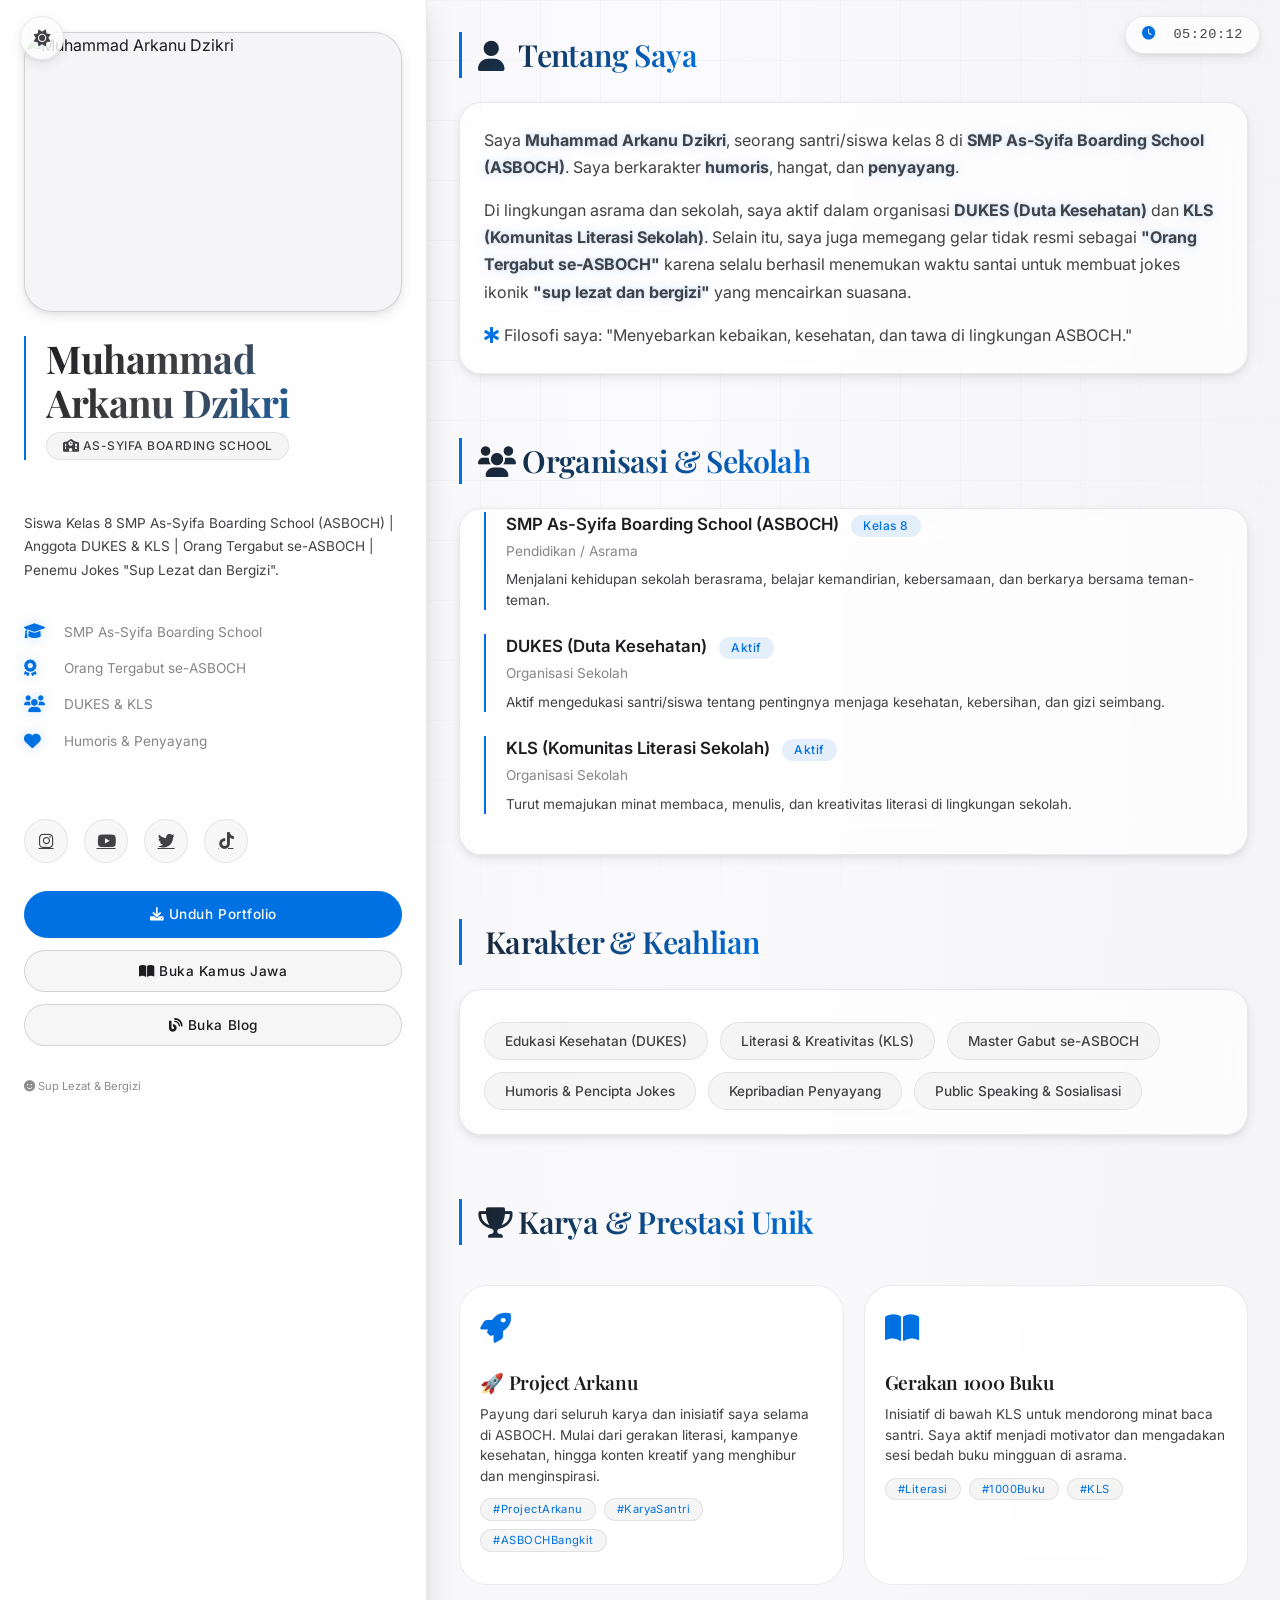
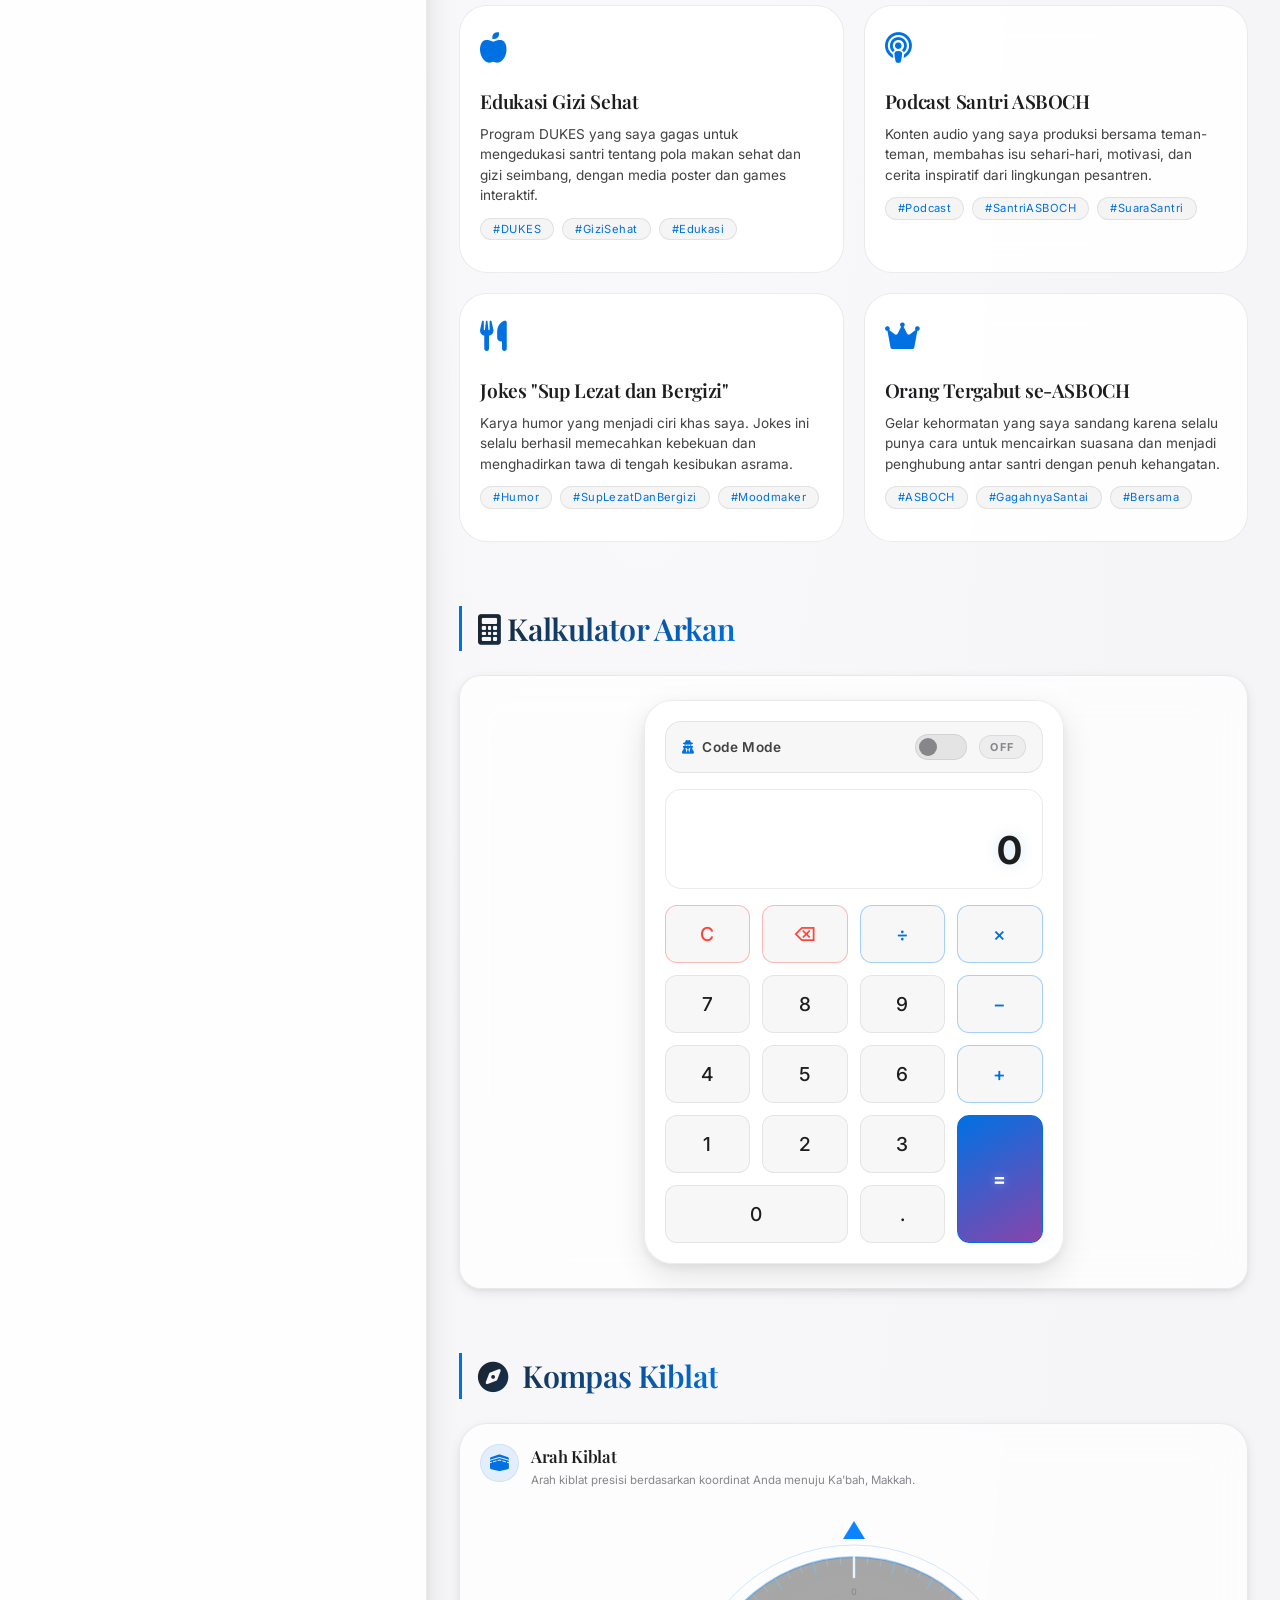
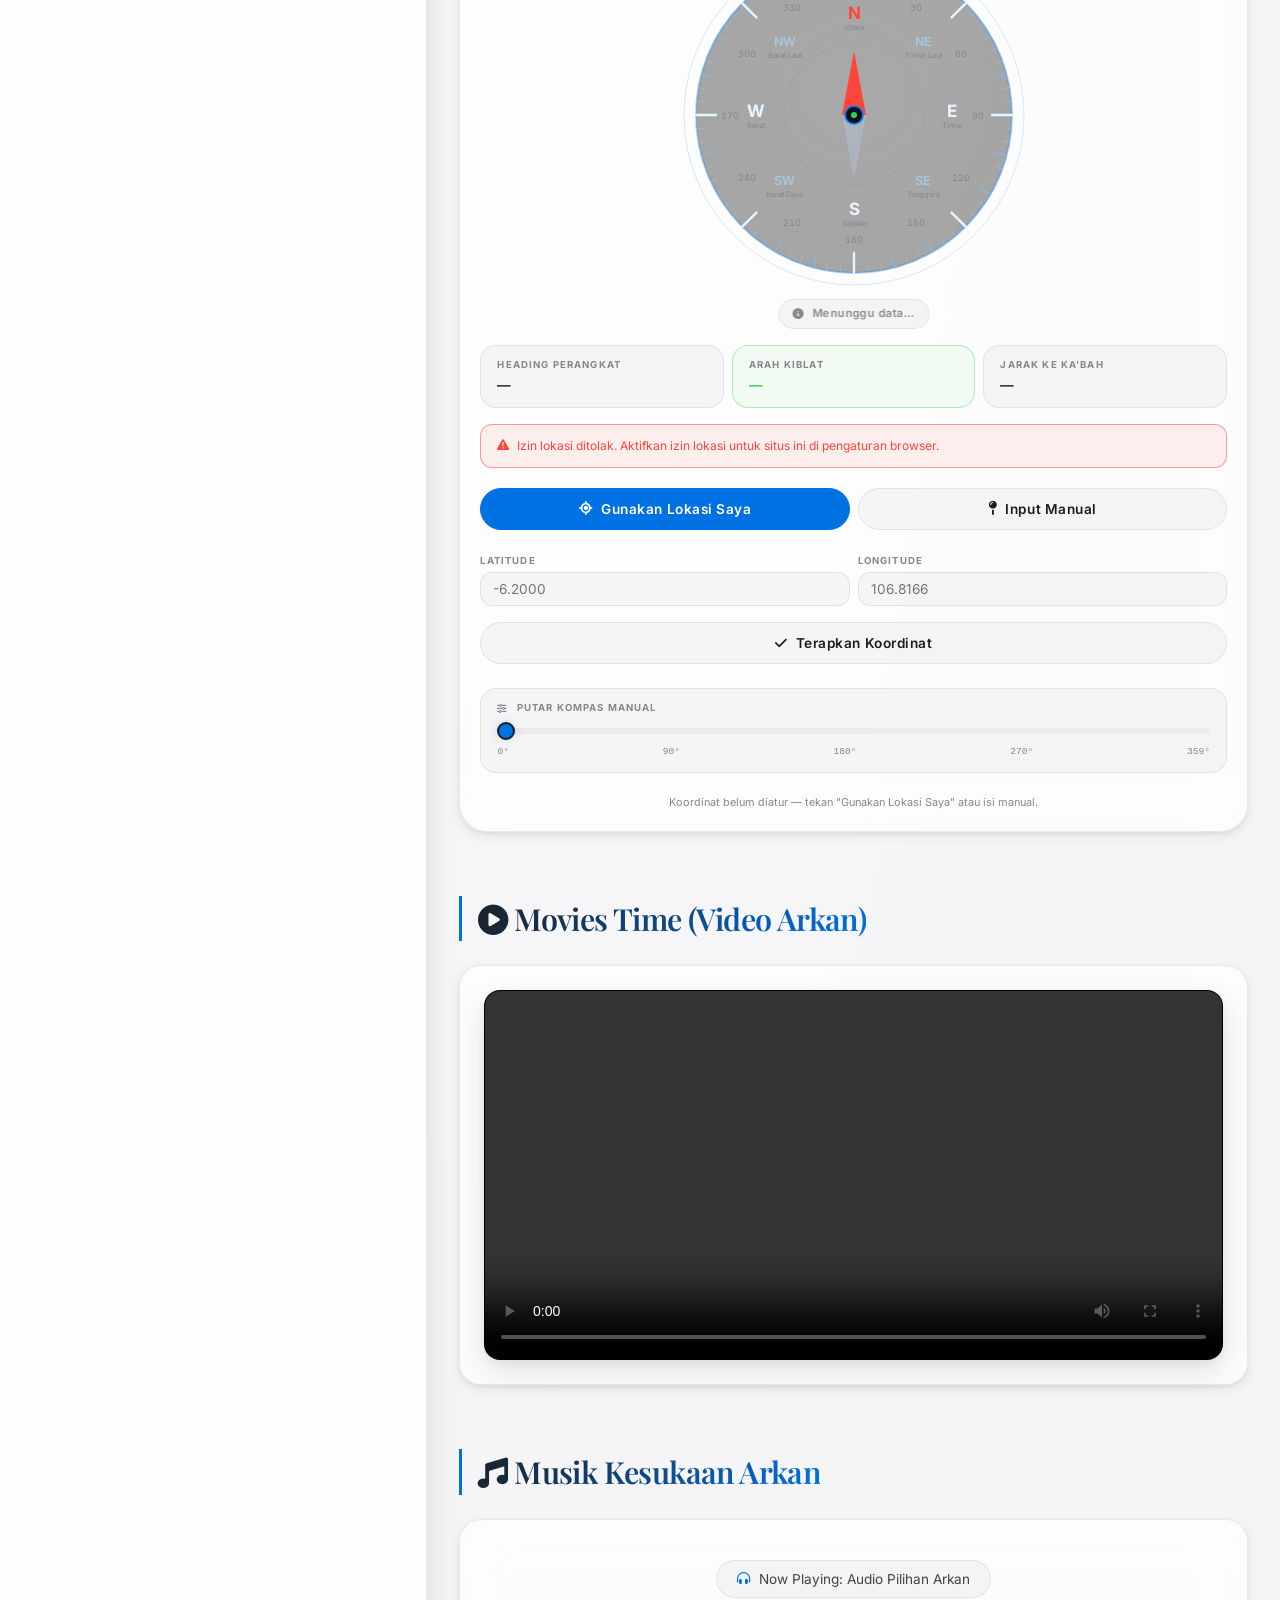
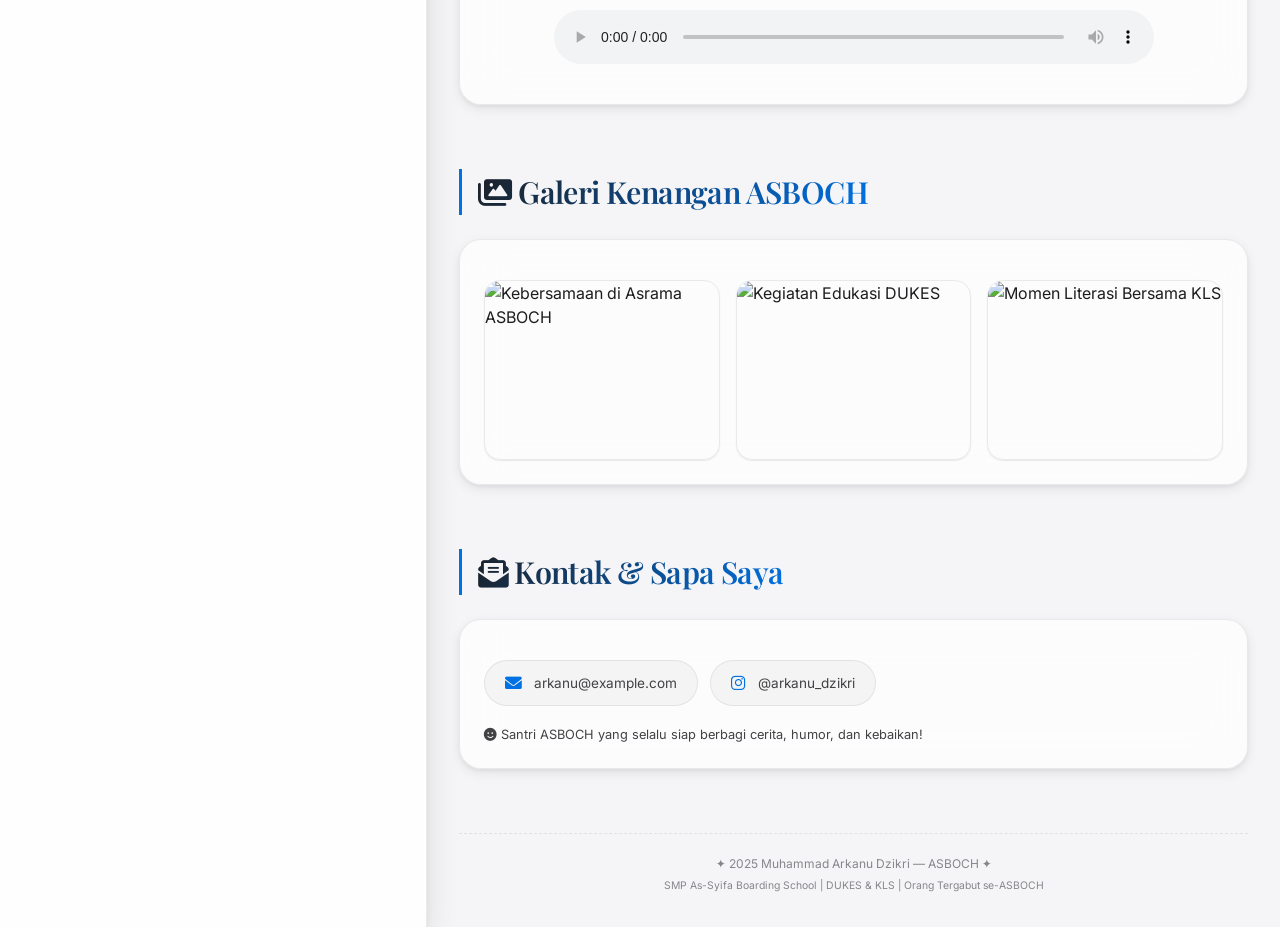
==== commit 16f012b4: "yes baby" ====
--- a/index.html
+++ b/index.html
@@ -1293,6 +1293,301 @@
 .qc-card-lbl-main{font-size:17px;font-weight:700;font-family:var(--font-sans)}
 .qc-card-lbl-sub{font-size:7.5px;fill:var(--color-text-muted);font-family:var(--font-sans)}
 .qc-card-lbl-mini{font-size:12.5px;font-weight:600;font-family:var(--font-sans)}
+
+/* =========================================================
+   BLOG PAGE
+   ========================================================= */
+.blog-page{
+  position:fixed;inset:0;
+  background:var(--color-bg-primary);
+  -webkit-backdrop-filter:blur(30px) saturate(180%);
+  backdrop-filter:blur(30px) saturate(180%);
+  z-index:var(--z-modal);
+  opacity:0;pointer-events:none;
+  transition:opacity var(--duration-normal) var(--ease-out);
+  overflow-y:auto;
+}
+.blog-page.show{opacity:1;pointer-events:auto}
+.blog-page-inner{max-width:900px;margin:0 auto;padding:var(--space-8) var(--space-6) var(--space-16)}
+.blog-page-header{
+  display:flex;align-items:center;justify-content:space-between;
+  gap:var(--space-4);
+  padding-bottom:var(--space-6);
+  border-bottom:1px solid var(--color-border);
+  margin-bottom:var(--space-6);
+}
+.blog-page-title{
+  font-family:var(--font-serif);
+  font-size:var(--fs-2xl);
+  font-weight:var(--fw-semibold);
+  color:var(--color-text-primary);
+  letter-spacing:var(--ls-tight);
+  line-height:var(--lh-tight);
+}
+.blog-page-title small{
+  display:block;
+  font-family:var(--font-sans);
+  font-size:var(--fs-xs);
+  font-weight:var(--fw-medium);
+  color:var(--color-text-muted);
+  letter-spacing:var(--ls-wide);
+  text-transform:uppercase;
+  margin-bottom:var(--space-1);
+}
+.blog-header-actions{display:flex;align-items:center;gap:var(--space-2)}
+
+.blog-admin-btn{
+  display:inline-flex;align-items:center;gap:var(--space-2);
+  padding:var(--space-2) var(--space-4);
+  border-radius:var(--radius-full);
+  background:var(--input-bg);
+  border:1px solid var(--color-border);
+  color:var(--color-text-secondary);
+  font-family:var(--font-sans);
+  font-size:var(--fs-xs);
+  font-weight:var(--fw-semibold);
+  letter-spacing:var(--ls-wide);
+  text-transform:uppercase;
+  cursor:pointer;
+  transition:all var(--duration-fast) var(--ease-out);
+}
+.blog-admin-btn:hover{
+  border-color:var(--color-primary);
+  color:var(--color-primary);
+  box-shadow:0 0 12px var(--color-primary-glow);
+}
+.blog-admin-btn.active{
+  background:rgba(48,209,88,.14);
+  border-color:var(--color-success);
+  color:var(--color-success);
+}
+.blog-admin-btn.active:hover{
+  border-color:var(--color-success);
+  color:var(--color-success);
+  box-shadow:0 0 12px rgba(48,209,88,.35);
+}
+
+.blog-admin-bar{
+  display:flex;align-items:center;justify-content:space-between;
+  gap:var(--space-3);
+  padding:var(--space-3) var(--space-4);
+  border-radius:var(--radius-lg);
+  background:rgba(48,209,88,.10);
+  border:1px solid var(--color-success);
+  color:var(--color-success);
+  font-size:var(--fs-sm);
+  font-weight:var(--fw-semibold);
+  margin-bottom:var(--space-4);
+}
+.blog-admin-bar button{
+  background:transparent;
+  border:1px solid var(--color-success);
+  color:var(--color-success);
+  padding:.3rem .8rem;
+  border-radius:var(--radius-full);
+  font-family:var(--font-sans);
+  font-size:.7rem;
+  font-weight:var(--fw-bold);
+  letter-spacing:var(--ls-wide);
+  text-transform:uppercase;
+  cursor:pointer;
+  transition:all var(--duration-fast) var(--ease-out);
+}
+.blog-admin-bar button:hover{background:var(--color-success);color:#fff}
+
+.blog-toolbar{display:flex;justify-content:flex-end;margin-bottom:var(--space-4)}
+.blog-toolbar button{
+  display:inline-flex;align-items:center;gap:var(--space-2);
+  padding:var(--space-2) var(--space-5);
+  border-radius:var(--radius-full);
+  background:var(--color-primary);
+  border:1px solid var(--color-primary);
+  color:#fff;
+  font-family:var(--font-sans);
+  font-size:var(--fs-sm);
+  font-weight:var(--fw-semibold);
+  letter-spacing:var(--ls-wide);
+  cursor:pointer;
+  transition:all var(--duration-normal) var(--ease-out);
+}
+.blog-toolbar button:hover{
+  background:var(--color-primary-hover);
+  border-color:var(--color-primary-hover);
+  transform:translateY(-1px);
+  box-shadow:var(--shadow-md),0 0 20px var(--color-primary-glow);
+}
+
+.blog-list{display:flex;flex-direction:column;gap:var(--space-4)}
+.blog-card{
+  background:var(--card-bg);
+  -webkit-backdrop-filter:blur(20px) saturate(180%);
+  backdrop-filter:blur(20px) saturate(180%);
+  border:1px solid var(--color-border);
+  border-radius:var(--radius-xl);
+  padding:var(--space-5) var(--space-6);
+  box-shadow:var(--shadow-sm);
+  transition:transform var(--duration-fast) var(--ease-out),
+             box-shadow var(--duration-fast) var(--ease-out),
+             border-color var(--duration-fast) var(--ease-out);
+}
+.blog-card:hover{
+  transform:translateY(-2px);
+  box-shadow:var(--shadow-md);
+  border-color:var(--color-border-strong);
+}
+.blog-card h3{
+  font-family:var(--font-serif);
+  font-size:var(--fs-xl);
+  font-weight:var(--fw-semibold);
+  color:var(--color-text-primary);
+  letter-spacing:var(--ls-tight);
+  margin-bottom:var(--space-2);
+}
+.blog-meta{
+  display:flex;flex-wrap:wrap;gap:var(--space-3);
+  font-size:var(--fs-xs);
+  color:var(--color-text-muted);
+  margin-bottom:var(--space-4);
+}
+.blog-meta i{color:var(--color-primary);margin-right:var(--space-1)}
+.blog-body{
+  font-size:var(--fs-sm);
+  color:var(--color-text-secondary);
+  line-height:var(--lh-loose);
+}
+.blog-actions{
+  display:flex;gap:var(--space-2);
+  margin-top:var(--space-4);
+  padding-top:var(--space-4);
+  border-top:1px dashed var(--color-border);
+}
+.blog-actions button{
+  display:inline-flex;align-items:center;gap:var(--space-2);
+  padding:.35rem .9rem;
+  border-radius:var(--radius-full);
+  font-family:var(--font-sans);
+  font-size:.72rem;
+  font-weight:var(--fw-semibold);
+  letter-spacing:var(--ls-wide);
+  cursor:pointer;
+  border:1px solid var(--color-border);
+  background:var(--input-bg);
+  color:var(--color-text-secondary);
+  transition:all var(--duration-fast) var(--ease-out);
+}
+.blog-actions .blog-edit:hover{border-color:var(--color-primary);color:var(--color-primary)}
+.blog-actions .blog-delete{color:var(--color-error);border-color:rgba(255,69,58,.35)}
+.blog-actions .blog-delete:hover{background:rgba(255,69,58,.1);border-color:var(--color-error);color:var(--color-error)}
+
+.blog-empty{
+  text-align:center;
+  padding:var(--space-16) var(--space-4);
+  color:var(--color-text-muted);
+  font-size:var(--fs-base);
+  line-height:var(--lh-loose);
+}
+.blog-empty i{font-size:var(--fs-3xl);color:var(--color-primary);margin-bottom:var(--space-3);display:block;opacity:.7}
+
+/* Blog Modals */
+.blog-modal{
+  position:fixed;inset:0;
+  background:rgba(0,0,0,.72);
+  -webkit-backdrop-filter:blur(12px);
+  backdrop-filter:blur(12px);
+  z-index:calc(var(--z-modal) + 1);
+  display:flex;align-items:center;justify-content:center;
+  padding:var(--space-4);
+  opacity:0;pointer-events:none;
+  transition:opacity var(--duration-normal) var(--ease-out);
+}
+.blog-modal.show{opacity:1;pointer-events:auto}
+html.light-mode .blog-modal{background:rgba(0,0,0,.45)}
+.blog-modal-content{
+  width:100%;max-width:540px;
+  background:var(--color-bg-elevated);
+  border:1px solid var(--color-border-strong);
+  border-radius:var(--radius-2xl);
+  padding:var(--space-6);
+  box-shadow:var(--shadow-xl);
+  transform:scale(.95);
+  transition:transform var(--duration-normal) var(--ease-out);
+}
+.blog-modal.show .blog-modal-content{transform:scale(1)}
+.blog-modal-content h3{
+  font-family:var(--font-serif);
+  font-size:var(--fs-lg);
+  font-weight:var(--fw-semibold);
+  margin-bottom:var(--space-2);
+  color:var(--color-text-primary);
+  display:flex;align-items:center;gap:var(--space-2);
+}
+.blog-modal-content h3 i{color:var(--color-primary)}
+.blog-modal-content p{
+  font-size:var(--fs-sm);
+  color:var(--color-text-secondary);
+  margin-bottom:var(--space-4);
+}
+.blog-modal-content input,
+.blog-modal-content textarea{
+  width:100%;
+  padding:var(--space-3) var(--space-4);
+  margin-bottom:var(--space-3);
+  border-radius:var(--radius-md);
+  border:1px solid var(--color-border);
+  background:var(--input-bg);
+  color:var(--color-text-primary);
+  font-family:var(--font-sans);
+  font-size:var(--fs-sm);
+  outline:none;
+  transition:border-color var(--duration-fast) var(--ease-out),
+             box-shadow var(--duration-fast) var(--ease-out);
+}
+.blog-modal-content textarea{resize:vertical;min-height:180px;line-height:var(--lh-normal)}
+.blog-modal-content input:focus,
+.blog-modal-content textarea:focus{
+  border-color:var(--color-primary);
+  box-shadow:0 0 0 3px var(--color-primary-soft);
+}
+.blog-modal-actions{
+  display:flex;gap:var(--space-2);justify-content:flex-end;
+  margin-top:var(--space-3);
+}
+.blog-modal-actions button{
+  padding:var(--space-2) var(--space-5);
+  border-radius:var(--radius-full);
+  font-family:var(--font-sans);
+  font-size:var(--fs-sm);
+  font-weight:var(--fw-semibold);
+  letter-spacing:var(--ls-wide);
+  cursor:pointer;
+  border:1px solid var(--color-border);
+  background:var(--input-bg);
+  color:var(--color-text-secondary);
+  transition:all var(--duration-fast) var(--ease-out);
+}
+.blog-modal-actions button.primary{
+  background:var(--color-primary);
+  border-color:var(--color-primary);
+  color:#fff;
+}
+.blog-modal-actions button.primary:hover{
+  background:var(--color-primary-hover);
+  border-color:var(--color-primary-hover);
+  box-shadow:0 0 16px var(--color-primary-glow);
+}
+.blog-modal-actions button:hover{border-color:var(--color-primary);color:var(--color-primary)}
+.blog-modal-actions button.primary:hover{color:#fff}
+.blog-login-err{
+  color:var(--color-error);
+  font-size:.75rem;
+  margin:0 0 var(--space-2);
+}
+@media (max-width:600px){
+  .blog-page-inner{padding:var(--space-6) var(--space-4) var(--space-12)}
+  .blog-page-title{font-size:var(--fs-xl)}
+  .blog-card{padding:var(--space-4)}
+  .blog-card h3{font-size:var(--fs-lg)}
+}
 </style>
 </head>
 <body>
@@ -1347,6 +1642,10 @@
 
     <button class="kamus-button" id="openKamusBtn">
       <i class="fas fa-book-open"></i> Buka Kamus Jawa
+    </button>
+
+    <button class="kamus-button" id="openBlogBtn">
+      <i class="fas fa-blog"></i> Buka Blog
     </button>
 
     <div style="margin-top: auto; font-size: 0.7rem; opacity: 0.5; margin-top: 2rem;">
@@ -1632,6 +1931,64 @@
   </div>
 </div>
 
+<!-- ===== HALAMAN BLOG ===== -->
+<div class="blog-page" id="blogPage">
+  <div class="blog-page-inner">
+    <div class="blog-page-header">
+      <div class="blog-page-title">
+        <small>Catatan &amp; Tulisan</small>
+        <i class="fas fa-blog" style="margin-right:8px;"></i> Blog Arkanu
+      </div>
+      <div class="blog-header-actions">
+        <button class="blog-admin-btn" id="blogAdminBtn">
+          <i class="fas fa-lock"></i> Admin
+        </button>
+        <button class="kamus-page-close" id="closeBlogBtn" aria-label="Tutup Blog">
+          <i class="fas fa-times"></i>
+        </button>
+      </div>
+    </div>
+
+    <div class="blog-admin-bar" id="blogAdminBar" hidden>
+      <span><i class="fas fa-unlock"></i> Mode Admin aktif — Anda dapat mengedit blog.</span>
+      <button id="blogLogoutBtn"><i class="fas fa-sign-out-alt"></i> Logout</button>
+    </div>
+
+    <div class="blog-toolbar" id="blogToolbar" hidden>
+      <button id="blogNewPostBtn"><i class="fas fa-plus"></i> Tulis Postingan Baru</button>
+    </div>
+
+    <div class="blog-list" id="blogList"></div>
+  </div>
+</div>
+
+<!-- ===== MODAL LOGIN ADMIN ===== -->
+<div class="blog-modal" id="blogLoginModal">
+  <div class="blog-modal-content">
+    <h3><i class="fas fa-lock"></i> Admin Login</h3>
+    <p>Masukkan kode akses admin untuk mengedit blog.</p>
+    <input type="password" id="blogAdminCode" placeholder="Kode akses" inputmode="numeric" autocomplete="off">
+    <p class="blog-login-err" id="blogLoginErr" style="display:none"></p>
+    <div class="blog-modal-actions">
+      <button id="blogLoginCancel">Batal</button>
+      <button class="primary" id="blogLoginSubmit"><i class="fas fa-unlock"></i> Masuk</button>
+    </div>
+  </div>
+</div>
+
+<!-- ===== MODAL EDITOR POSTINGAN ===== -->
+<div class="blog-modal" id="blogEditorModal">
+  <div class="blog-modal-content">
+    <h3><i class="fas fa-pen"></i> <span id="blogEditorModalTitle">Tulis Postingan</span></h3>
+    <input type="text" id="blogEditorTitleInput" placeholder="Judul postingan..." maxlength="140">
+    <textarea id="blogEditorContent" placeholder="Tulis isi blog di sini..." rows="8"></textarea>
+    <div class="blog-modal-actions">
+      <button id="blogEditorCancel">Batal</button>
+      <button class="primary" id="blogEditorSave"><i class="fas fa-save"></i> Simpan</button>
+    </div>
+  </div>
+</div>
+
 <!-- ===== LIGHTBOX ===== -->
 <div class="lightbox-modal" id="js-lightbox">
   <div class="lightbox-content">
@@ -2326,5 +2683,277 @@
   console.log("Muhammad Arkanu Dzikri | Portfolio + Kamus + Qibla Compass Berhasil Dimuat.");
 });
 </script>
+
+<!-- ===== BLOG SCRIPT ===== -->
+<script>
+document.addEventListener("DOMContentLoaded", function () {
+  "use strict";
+
+  var ADMIN_CODE  = "15243";
+  var STORAGE_KEY = "arkanu-blog-posts";
+  var ADMIN_KEY   = "arkanu-blog-admin";
+
+  var defaultPosts = [
+    {
+      id: "post-1",
+      title: "Selamat Datang di Blog Arkanu",
+      author: "Muhammad Arkanu Dzikri",
+      date: "2025-01-15",
+      content: "Assalamualaikum warahmatullahi wabarakatuh!\n\nSelamat datang di blog pribadi saya. Di sini saya akan berbagi cerita, pengalaman, dan pemikiran selama menempuh pendidikan di As-Syifa Boarding School (ASBOCH).\n\nSemoga tulisan-tulisan saya bermanfaat untuk teman-teman semua. Tetap semangat belajar, jaga kesehatan, dan jangan lupa tersenyum!\n\nSalam hangat,\nArkanu"
+    },
+    {
+      id: "post-2",
+      title: "Cerita Dibalik Jokes \"Sup Lezat dan Bergizi\"",
+      author: "Muhammad Arkanu Dzikri",
+      date: "2025-02-20",
+      content: "Banyak yang bertanya kenapa saya dijuluki \"Orang Tergabut se-ASBOCH\".\n\nSemua berawal dari jokes sederhana \"Sup lezat dan bergizi\" yang saya lontarkan di tengah kebosanan jam pelajaran. Ternyata jokes itu berhasil mencairkan suasana dan akhirnya jadi ciri khas saya.\n\nDari sini saya belajar: humor itu bisa jadi jembatan persahabatan. Tidak perlu jadi yang paling pintar, cukup jadi yang paling bisa menghadirkan tawa."
+    }
+  ];
+
+  function loadPosts() {
+    try {
+      var raw = localStorage.getItem(STORAGE_KEY);
+      if (!raw) return defaultPosts.slice();
+      var parsed = JSON.parse(raw);
+      if (Array.isArray(parsed) && parsed.length >= 0) return parsed;
+      return defaultPosts.slice();
+    } catch (e) { return defaultPosts.slice(); }
+  }
+  function persist() {
+    try { localStorage.setItem(STORAGE_KEY, JSON.stringify(posts)); } catch (e) {}
+  }
+
+  var posts = loadPosts();
+  var isAdmin = false;
+  try { isAdmin = sessionStorage.getItem(ADMIN_KEY) === "1"; } catch (e) {}
+  var editingId = null;
+
+  var blogPage      = document.getElementById("blogPage");
+  var openBtn       = document.getElementById("openBlogBtn");
+  var closeBtn      = document.getElementById("closeBlogBtn");
+  var adminBtn      = document.getElementById("blogAdminBtn");
+  var adminBar      = document.getElementById("blogAdminBar");
+  var adminLogout   = document.getElementById("blogLogoutBtn");
+  var toolbar       = document.getElementById("blogToolbar");
+  var newBtn        = document.getElementById("blogNewPostBtn");
+  var listEl        = document.getElementById("blogList");
+
+  var loginModal    = document.getElementById("blogLoginModal");
+  var loginInput    = document.getElementById("blogAdminCode");
+  var loginErr      = document.getElementById("blogLoginErr");
+  var loginSubmit   = document.getElementById("blogLoginSubmit");
+  var loginCancel   = document.getElementById("blogLoginCancel");
+
+  var editorModal   = document.getElementById("blogEditorModal");
+  var editorTitle   = document.getElementById("blogEditorModalTitle");
+  var editorTitleIn = document.getElementById("blogEditorTitleInput");
+  var editorContent = document.getElementById("blogEditorContent");
+  var editorSave    = document.getElementById("blogEditorSave");
+  var editorCancel  = document.getElementById("blogEditorCancel");
+
+  if (!blogPage || !openBtn) return;
+
+  function escapeHtml(s) {
+    return String(s == null ? "" : s).replace(/[&<>"']/g, function (c) {
+      return { "&": "&amp;", "<": "&lt;", ">": "&gt;", "\"": "&quot;", "'": "&#39;" }[c];
+    });
+  }
+  function formatDate(d) {
+    if (!d) return "";
+    try {
+      var dt = new Date(d);
+      if (isNaN(dt.getTime())) return d;
+      return dt.toLocaleDateString("id-ID", { day: "numeric", month: "long", year: "numeric" });
+    } catch (e) { return d; }
+  }
+
+  function render() {
+    if (!listEl) return;
+    if (!posts.length) {
+      listEl.innerHTML = '<div class="blog-empty"><i class="fas fa-feather"></i>Belum ada postingan.<br>Admin bisa menulis postingan pertama.</div>';
+    } else {
+      listEl.innerHTML = posts.map(function (p) {
+        var actions = isAdmin
+          ? '<footer class="blog-actions">' +
+              '<button class="blog-edit" data-id="' + escapeHtml(p.id) + '"><i class="fas fa-pen"></i> Edit</button>' +
+              '<button class="blog-delete" data-id="' + escapeHtml(p.id) + '"><i class="fas fa-trash"></i> Hapus</button>' +
+            '</footer>'
+          : "";
+        return '<article class="blog-card">' +
+          '<h3>' + escapeHtml(p.title) + '</h3>' +
+          '<div class="blog-meta">' +
+            '<span><i class="fas fa-user"></i>' + escapeHtml(p.author || "Anonim") + '</span>' +
+            '<span><i class="fas fa-calendar"></i>' + escapeHtml(formatDate(p.date)) + '</span>' +
+          '</div>' +
+          '<div class="blog-body">' + escapeHtml(p.content).replace(/\n/g, "<br>") + '</div>' +
+          actions +
+        '</article>';
+      }).join("");
+    }
+    updateAdminUI();
+  }
+
+  function updateAdminUI() {
+    if (isAdmin) {
+      adminBtn.innerHTML = '<i class="fas fa-unlock"></i> Admin';
+      adminBtn.classList.add("active");
+      adminBar.hidden = false;
+      toolbar.hidden = false;
+    } else {
+      adminBtn.innerHTML = '<i class="fas fa-lock"></i> Admin';
+      adminBtn.classList.remove("active");
+      adminBar.hidden = true;
+      toolbar.hidden = true;
+    }
+  }
+
+  function openBlog() {
+    blogPage.classList.add("show");
+    document.body.classList.add("kamus-open");
+    render();
+  }
+  function closeBlog() {
+    blogPage.classList.remove("show");
+    document.body.classList.remove("kamus-open");
+    closeLoginModal();
+    closeEditorModal();
+  }
+
+  openBtn.addEventListener("click", openBlog);
+  closeBtn.addEventListener("click", closeBlog);
+
+  document.addEventListener("keydown", function (e) {
+    if (e.key === "Escape" && blogPage.classList.contains("show")) {
+      if (editorModal.classList.contains("show")) { closeEditorModal(); return; }
+      if (loginModal.classList.contains("show")) { closeLoginModal(); return; }
+      closeBlog();
+    }
+  });
+
+  /* ---------- Login Modal ---------- */
+  function openLoginModal() {
+    loginInput.value = "";
+    loginErr.style.display = "none";
+    loginModal.classList.add("show");
+    setTimeout(function () { loginInput.focus(); }, 120);
+  }
+  function closeLoginModal() { loginModal.classList.remove("show"); }
+
+  adminBtn.addEventListener("click", function () {
+    if (isAdmin) {
+      if (window.confirm("Logout dari mode admin?")) {
+        isAdmin = false;
+        try { sessionStorage.removeItem(ADMIN_KEY); } catch (e) {}
+        render();
+      }
+    } else {
+      openLoginModal();
+    }
+  });
+
+  adminLogout.addEventListener("click", function () {
+    isAdmin = false;
+    try { sessionStorage.removeItem(ADMIN_KEY); } catch (e) {}
+    render();
+  });
+
+  loginCancel.addEventListener("click", closeLoginModal);
+  loginModal.addEventListener("click", function (e) {
+    if (e.target === loginModal) closeLoginModal();
+  });
+
+  function submitLogin() {
+    var val = loginInput.value.trim();
+    if (val === ADMIN_CODE) {
+      isAdmin = true;
+      try { sessionStorage.setItem(ADMIN_KEY, "1"); } catch (e) {}
+      closeLoginModal();
+      render();
+    } else {
+      loginErr.textContent = "Kode akses salah. Coba lagi.";
+      loginErr.style.display = "";
+      loginInput.select();
+    }
+  }
+  loginSubmit.addEventListener("click", submitLogin);
+  loginInput.addEventListener("keydown", function (e) {
+    if (e.key === "Enter") { e.preventDefault(); submitLogin(); }
+  });
+
+  /* ---------- Editor Modal ---------- */
+  function openEditor(post) {
+    editingId = post ? post.id : null;
+    editorTitle.textContent = post ? "Edit Postingan" : "Tulis Postingan Baru";
+    editorTitleIn.value = post ? post.title : "";
+    editorContent.value = post ? post.content : "";
+    editorModal.classList.add("show");
+    setTimeout(function () { editorTitleIn.focus(); }, 120);
+  }
+  function closeEditorModal() {
+    editorModal.classList.remove("show");
+    editingId = null;
+  }
+
+  newBtn.addEventListener("click", function () {
+    if (!isAdmin) return;
+    openEditor(null);
+  });
+  editorCancel.addEventListener("click", closeEditorModal);
+  editorModal.addEventListener("click", function (e) {
+    if (e.target === editorModal) closeEditorModal();
+  });
+
+  editorSave.addEventListener("click", function () {
+    if (!isAdmin) return;
+    var t = editorTitleIn.value.trim();
+    var c = editorContent.value.trim();
+    if (!t || !c) {
+      alert("Judul dan isi tidak boleh kosong.");
+      return;
+    }
+    var today = new Date().toISOString().slice(0, 10);
+    if (editingId) {
+      posts = posts.map(function (p) {
+        return p.id === editingId
+          ? { id: p.id, title: t, content: c, author: p.author || "Admin", date: today }
+          : p;
+      });
+    } else {
+      posts = [{
+        id: "post-" + Date.now(),
+        title: t,
+        content: c,
+        author: "Admin",
+        date: today
+      }].concat(posts);
+    }
+    persist();
+    closeEditorModal();
+    render();
+  });
+
+  /* ---------- Edit / Delete (event delegation) ---------- */
+  listEl.addEventListener("click", function (e) {
+    var btn = e.target.closest("button");
+    if (!btn) return;
+    var id = btn.getAttribute("data-id");
+    if (btn.classList.contains("blog-edit")) {
+      if (!isAdmin) return;
+      var p = posts.filter(function (x) { return x.id === id; })[0];
+      if (p) openEditor(p);
+    } else if (btn.classList.contains("blog-delete")) {
+      if (!isAdmin) return;
+      if (window.confirm("Hapus postingan ini?")) {
+        posts = posts.filter(function (x) { return x.id !== id; });
+        persist();
+        render();
+      }
+    }
+  });
+
+  updateAdminUI();
+  console.log("Blog Arkanu siap. Admin code: rahasia 🔒");
+});
+</script>
 </body>
 </html>
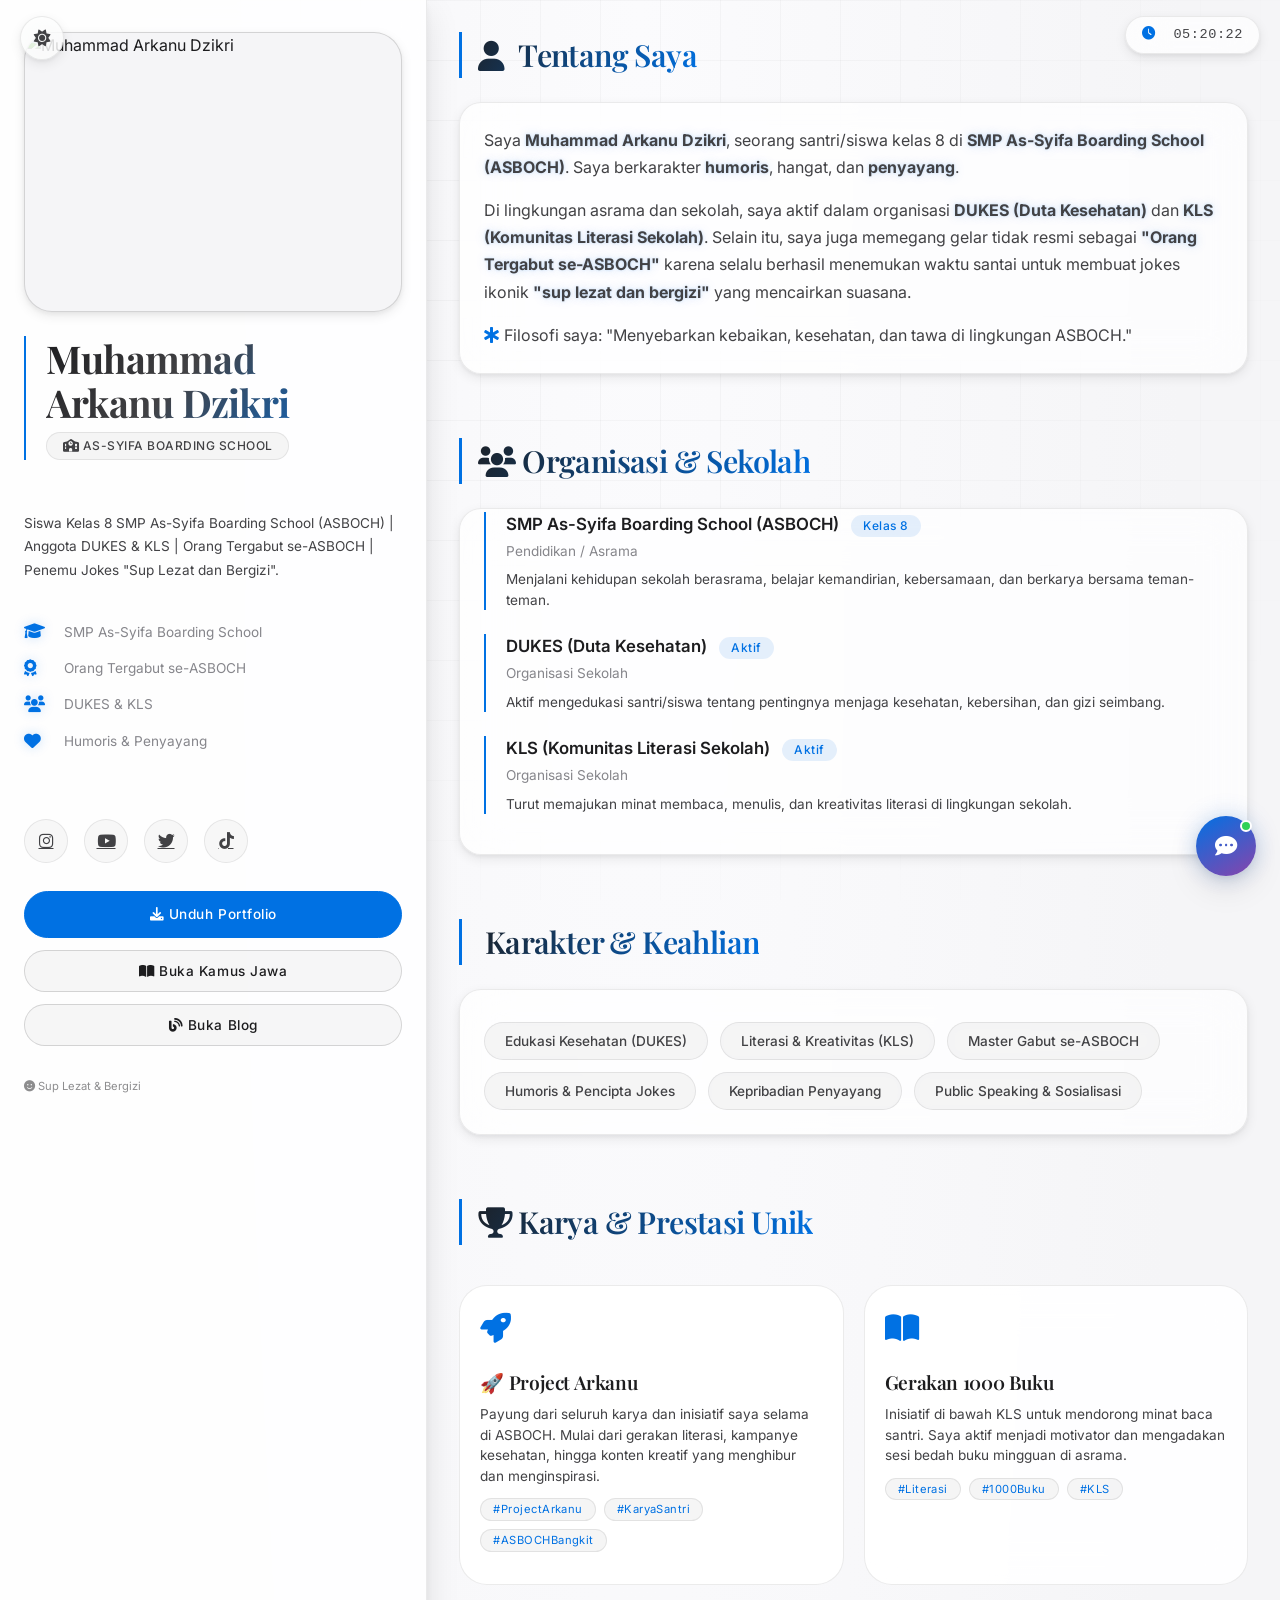
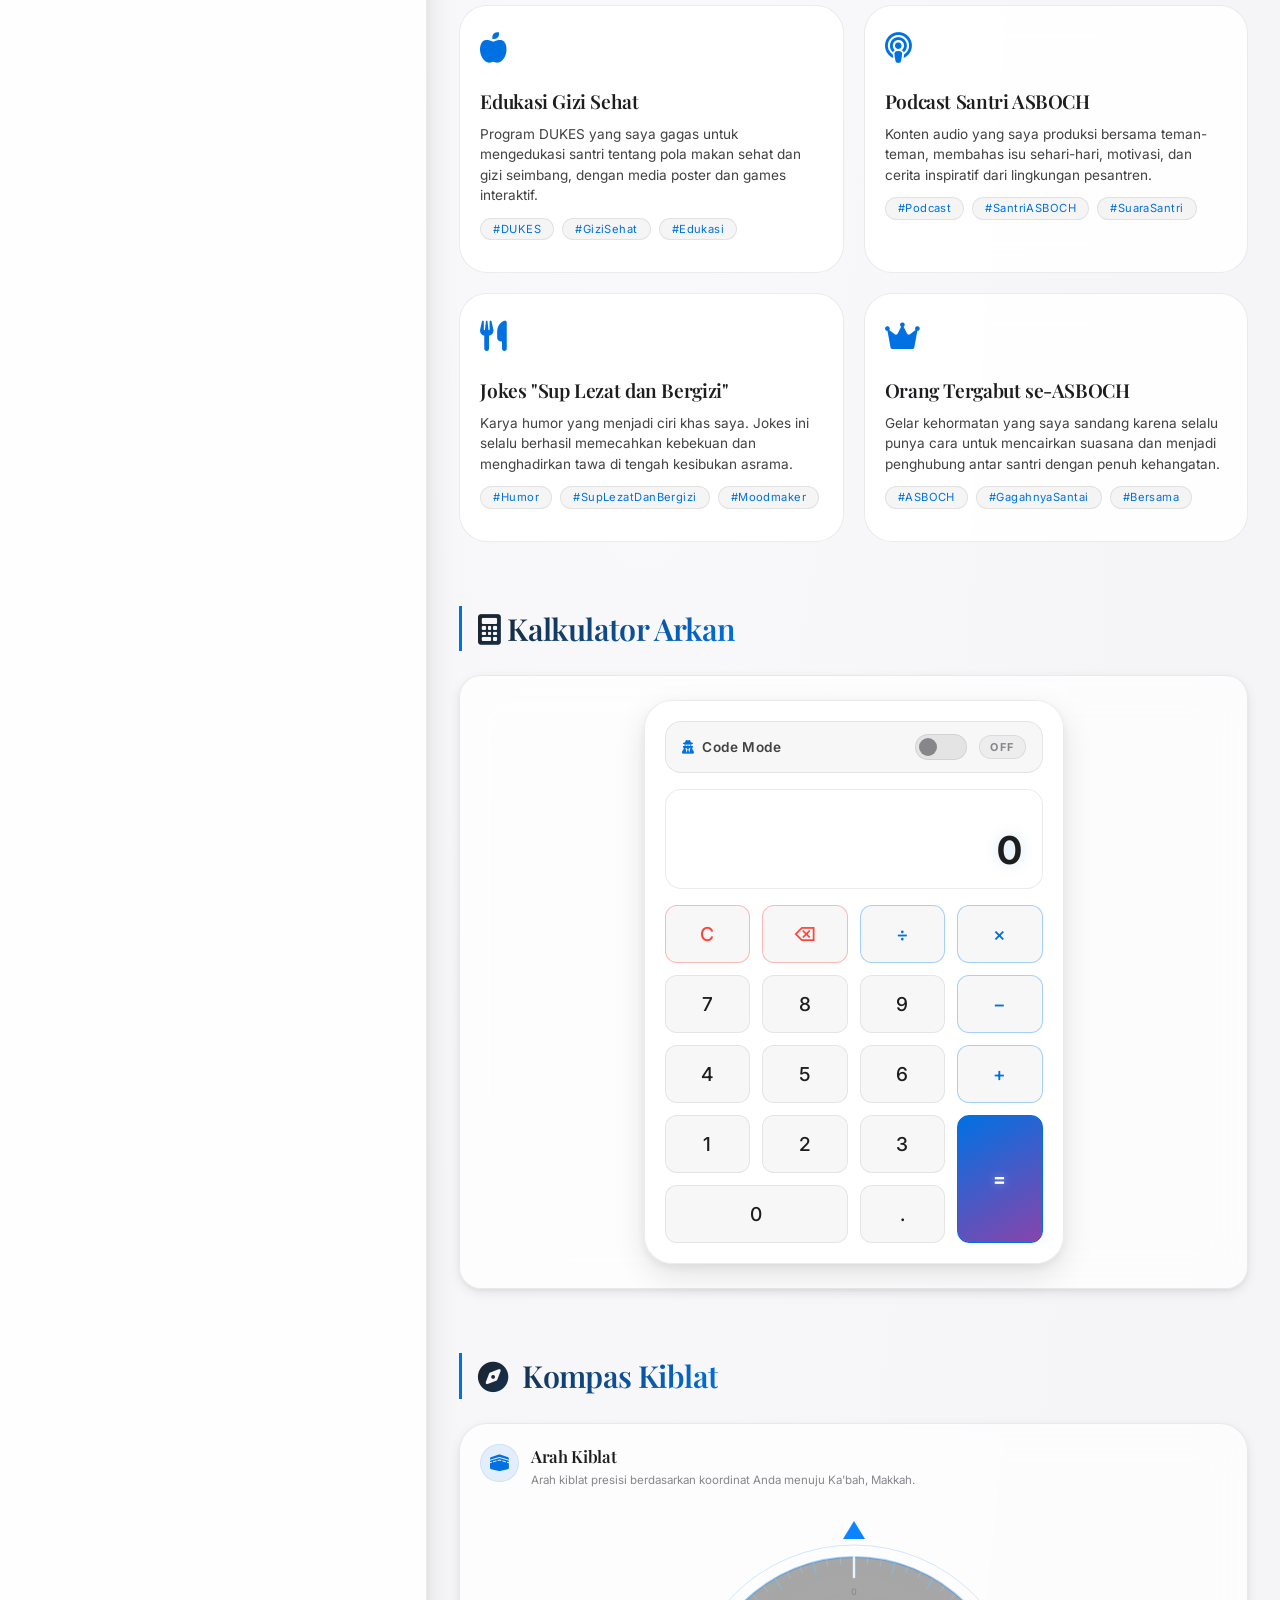
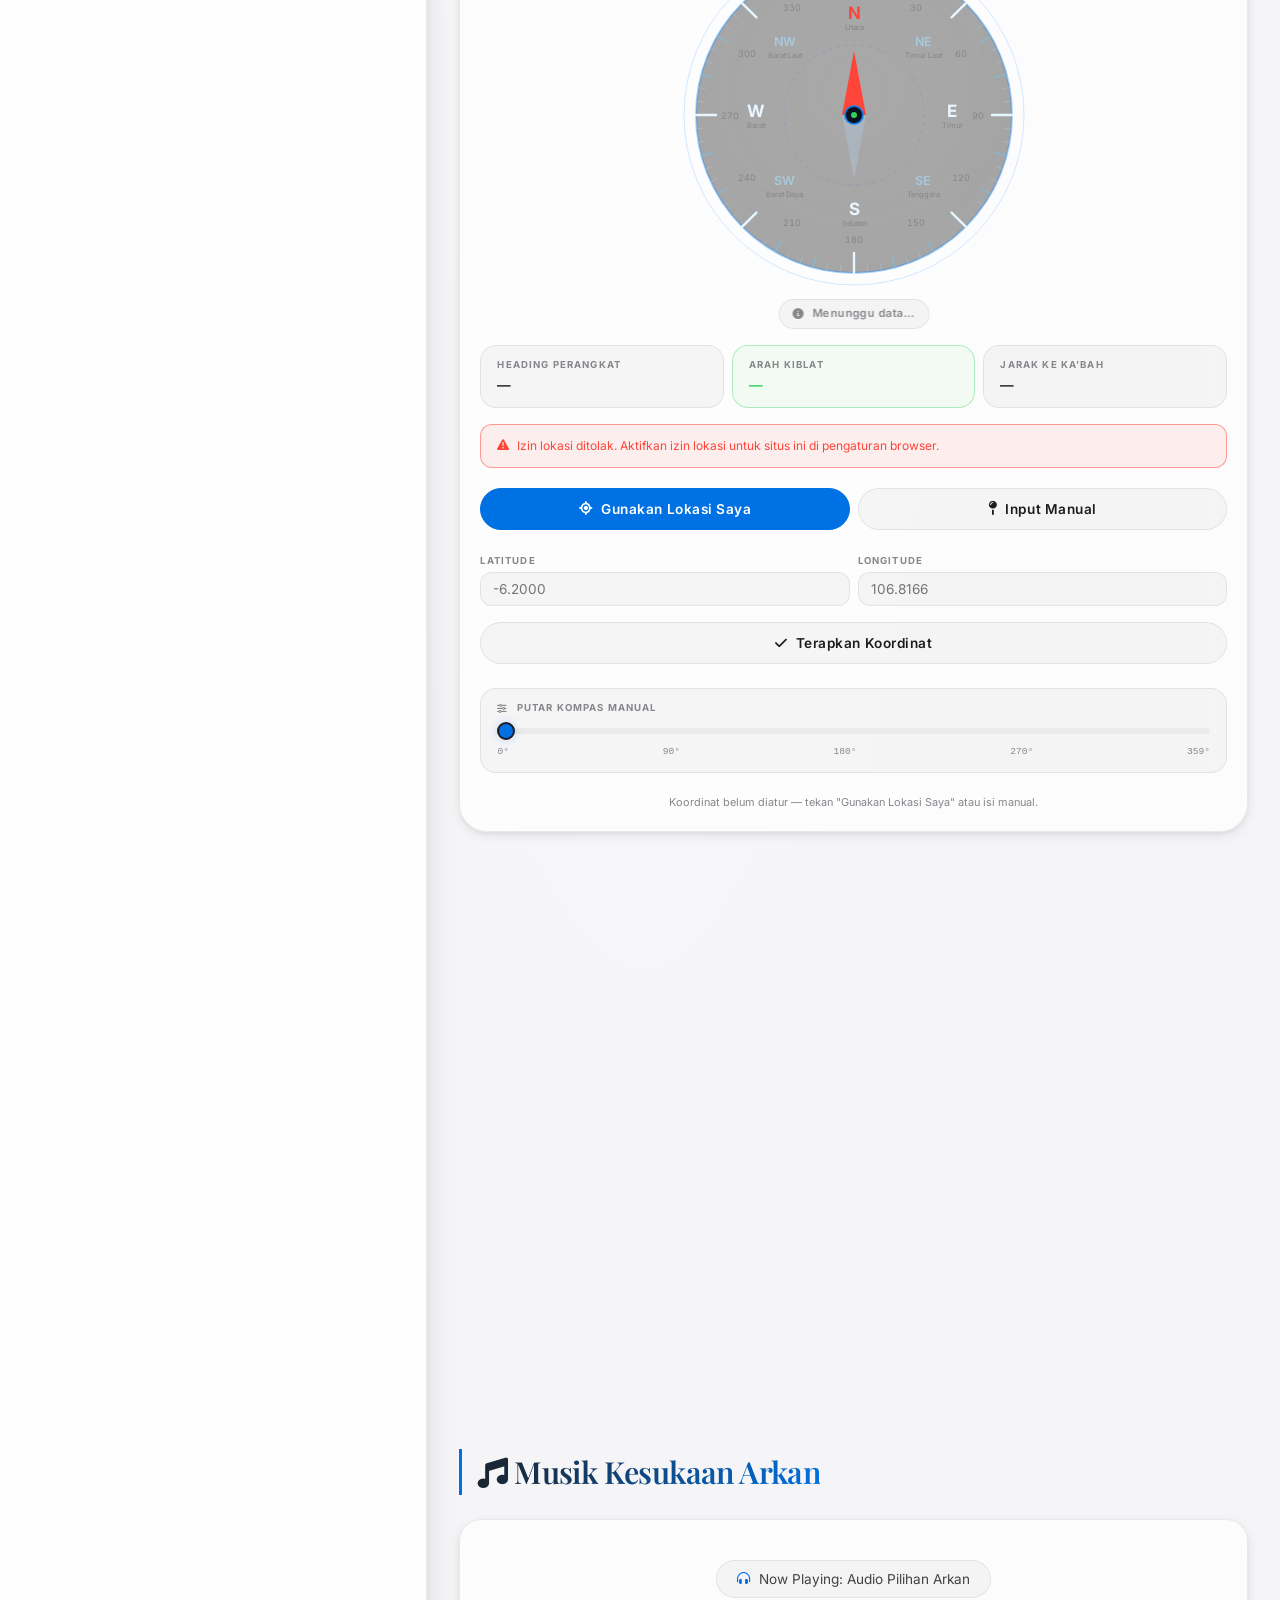
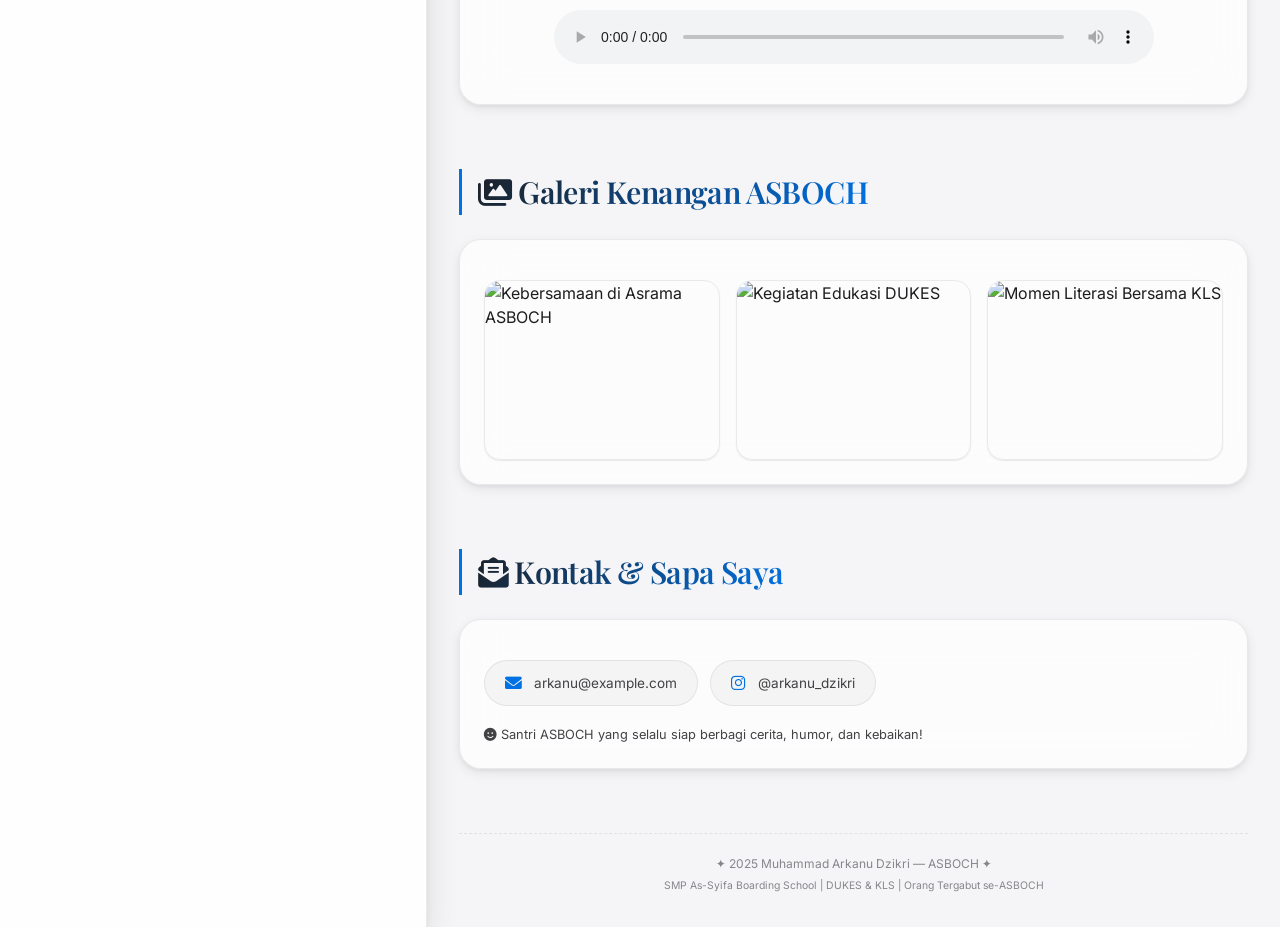
==== commit 1357ea35: "ya" ====
--- a/index.html
+++ b/index.html
@@ -1019,6 +1019,195 @@
   padding:var(--space-16) var(--space-4);
   color:var(--color-text-muted);
   font-size:var(--fs-base);line-height:var(--lh-loose);
+}
+
+/* =========================================================
+   CHATBOT (rule-based)
+   ========================================================= */
+.chatbot-fab{
+  position:fixed;bottom:24px;right:24px;
+  z-index:calc(var(--z-fixed) + 5);
+  width:60px;height:60px;border-radius:var(--radius-full);
+  background:linear-gradient(150deg,var(--color-primary),var(--color-accent));
+  color:#fff;border:none;cursor:pointer;
+  box-shadow:var(--shadow-lg),0 0 24px var(--color-primary-glow);
+  display:flex;align-items:center;justify-content:center;
+  font-size:1.4rem;
+  transition:transform var(--duration-normal) var(--ease-spring),
+             box-shadow var(--duration-normal) var(--ease-out),
+             opacity var(--duration-fast) var(--ease-out);
+}
+.chatbot-fab:hover{transform:scale(1.08);box-shadow:var(--shadow-xl),0 0 32px var(--color-primary-glow)}
+.chatbot-fab:focus-visible{outline:3px solid var(--color-primary-glow);outline-offset:3px}
+.chatbot-fab-dot{
+  position:absolute;top:4px;right:4px;width:12px;height:12px;
+  border-radius:50%;background:var(--color-success);
+  border:2px solid var(--color-bg-primary);
+  animation:cbPulse 2s infinite;
+}
+@keyframes cbPulse{0%,100%{box-shadow:0 0 0 0 rgba(48,209,88,.7)}50%{box-shadow:0 0 0 8px rgba(48,209,88,0)}}
+
+.chatbot-panel{
+  position:fixed;bottom:100px;right:24px;
+  z-index:calc(var(--z-fixed) + 6);
+  width:380px;max-width:calc(100vw - 32px);
+  height:560px;max-height:calc(100vh - 140px);
+  background:var(--glass-bg);
+  -webkit-backdrop-filter:blur(30px) saturate(180%);
+  backdrop-filter:blur(30px) saturate(180%);
+  border:1px solid var(--glass-border-strong);
+  border-radius:var(--radius-2xl);
+  box-shadow:var(--shadow-xl);
+  display:flex;flex-direction:column;overflow:hidden;
+  opacity:0;pointer-events:none;transform:translateY(20px) scale(.96);
+  transform-origin:bottom right;
+  transition:opacity var(--duration-normal) var(--ease-out),
+             transform var(--duration-normal) var(--ease-spring);
+}
+.chatbot-panel.open{opacity:1;pointer-events:auto;transform:translateY(0) scale(1)}
+
+.chatbot-header{
+  display:flex;align-items:center;gap:var(--space-3);
+  padding:var(--space-4) var(--space-5);
+  border-bottom:1px solid var(--color-border);
+  background:rgba(10,132,255,.06);flex-shrink:0;
+}
+.chatbot-avatar{
+  width:38px;height:38px;border-radius:var(--radius-full);
+  background:linear-gradient(150deg,var(--color-primary),var(--color-accent));
+  color:#fff;display:flex;align-items:center;justify-content:center;
+  font-size:1.1rem;flex-shrink:0;box-shadow:0 0 14px var(--color-primary-glow);
+}
+.chatbot-header-info{flex:1;min-width:0}
+.chatbot-title{
+  font-family:var(--font-sans);font-size:var(--fs-sm);
+  font-weight:var(--fw-bold);color:var(--color-text-primary);
+  letter-spacing:-.01em;margin:0;
+}
+.chatbot-subtitle{
+  font-size:.68rem;color:var(--color-text-muted);
+  display:flex;align-items:center;gap:4px;margin:2px 0 0;
+}
+.chatbot-subtitle::before{
+  content:"";width:6px;height:6px;border-radius:50%;
+  background:var(--color-success);box-shadow:0 0 6px var(--color-success);
+}
+.chatbot-header-btn{
+  width:32px;height:32px;border-radius:var(--radius-full);
+  background:transparent;border:1px solid transparent;
+  color:var(--color-text-secondary);cursor:pointer;
+  display:flex;align-items:center;justify-content:center;font-size:.85rem;
+  transition:all var(--duration-fast) var(--ease-out);
+}
+.chatbot-header-btn:hover{background:var(--color-primary-soft);color:var(--color-primary);border-color:var(--color-primary)}
+.chatbot-header-btn:focus-visible{outline:2px solid var(--color-primary);outline-offset:2px}
+
+.chatbot-messages{
+  flex:1;overflow-y:auto;padding:var(--space-4);
+  display:flex;flex-direction:column;gap:var(--space-3);
+  scroll-behavior:smooth;
+}
+.chatbot-msg{
+  display:flex;flex-direction:column;max-width:85%;
+  animation:cbMsgIn .25s var(--ease-out);
+}
+@keyframes cbMsgIn{from{opacity:0;transform:translateY(8px)}to{opacity:1;transform:translateY(0)}}
+.chatbot-msg.user{align-self:flex-end;align-items:flex-end}
+.chatbot-msg.bot{align-self:flex-start;align-items:flex-start}
+.chatbot-bubble{
+  padding:var(--space-3) var(--space-4);
+  border-radius:var(--radius-lg);
+  font-size:var(--fs-sm);line-height:var(--lh-normal);
+  word-wrap:break-word;overflow-wrap:break-word;
+}
+.chatbot-msg.user .chatbot-bubble{
+  background:var(--color-primary);color:#fff;
+  border-bottom-right-radius:4px;
+}
+.chatbot-msg.bot .chatbot-bubble{
+  background:var(--input-bg);color:var(--color-text-primary);
+  border:1px solid var(--color-border);
+  border-bottom-left-radius:4px;
+}
+.chatbot-bubble a{color:var(--color-primary);text-decoration:underline;font-weight:var(--fw-semibold);word-break:break-all}
+.chatbot-msg.user .chatbot-bubble a{color:#fff}
+.chatbot-bubble strong{font-weight:var(--fw-bold)}
+.chatbot-bubble ul{margin:var(--space-2) 0;padding-left:var(--space-5)}
+.chatbot-bubble li{margin-bottom:2px}
+.chatbot-time{
+  font-size:.6rem;color:var(--color-text-muted);
+  margin-top:4px;padding:0 4px;
+  font-variant-numeric:tabular-nums;
+}
+.chatbot-typing{
+  display:flex;gap:4px;
+  padding:var(--space-3) var(--space-4);
+  background:var(--input-bg);
+  border:1px solid var(--color-border);
+  border-radius:var(--radius-lg);border-bottom-left-radius:4px;
+  width:fit-content;
+}
+.chatbot-typing span{
+  width:7px;height:7px;border-radius:50%;
+  background:var(--color-text-muted);
+  animation:cbBounce 1.2s infinite;
+}
+.chatbot-typing span:nth-child(2){animation-delay:.15s}
+.chatbot-typing span:nth-child(3){animation-delay:.3s}
+@keyframes cbBounce{0%,60%,100%{transform:translateY(0);opacity:.4}30%{transform:translateY(-4px);opacity:1}}
+
+.chatbot-quickreplies{
+  display:flex;gap:var(--space-2);
+  padding:0 var(--space-4) var(--space-3);
+  overflow-x:auto;scrollbar-width:thin;flex-shrink:0;
+}
+.chatbot-quickreplies::-webkit-scrollbar{height:4px}
+.chatbot-quickreplies:empty{display:none}
+.chatbot-chip{
+  flex-shrink:0;padding:6px 12px;
+  border-radius:var(--radius-full);
+  background:var(--badge-bg);border:1px solid var(--color-border-strong);
+  color:var(--color-text-secondary);
+  font-family:var(--font-sans);font-size:.72rem;font-weight:var(--fw-semibold);
+  cursor:pointer;white-space:nowrap;
+  transition:all var(--duration-fast) var(--ease-out);
+}
+.chatbot-chip:hover{background:var(--color-primary-soft);border-color:var(--color-primary);color:var(--color-primary);transform:translateY(-1px)}
+.chatbot-chip:focus-visible{outline:2px solid var(--color-primary);outline-offset:2px}
+
+.chatbot-input-wrap{
+  display:flex;gap:var(--space-2);
+  padding:var(--space-3) var(--space-4);
+  border-top:1px solid var(--color-border);
+  background:var(--color-surface);flex-shrink:0;
+}
+.chatbot-input{
+  flex:1;resize:none;
+  border:1px solid var(--color-border);border-radius:var(--radius-lg);
+  background:var(--input-bg);color:var(--color-text-primary);
+  font-family:var(--font-sans);font-size:var(--fs-sm);
+  padding:var(--space-3) var(--space-4);outline:none;
+  min-height:42px;max-height:100px;line-height:1.4;
+  transition:border-color var(--duration-fast) var(--ease-out),box-shadow var(--duration-fast) var(--ease-out);
+}
+.chatbot-input:focus{border-color:var(--color-primary);box-shadow:0 0 0 3px var(--color-primary-soft)}
+.chatbot-send{
+  width:42px;height:42px;border-radius:var(--radius-full);
+  background:var(--color-primary);color:#fff;border:none;cursor:pointer;
+  display:flex;align-items:center;justify-content:center;font-size:.9rem;
+  flex-shrink:0;transition:all var(--duration-fast) var(--ease-out);
+}
+.chatbot-send:hover:not(:disabled){background:var(--color-primary-hover);box-shadow:0 0 16px var(--color-primary-glow)}
+.chatbot-send:disabled{opacity:.4;cursor:not-allowed}
+
+@media (max-width:500px){
+  .chatbot-fab{bottom:16px;right:16px;width:54px;height:54px}
+  .chatbot-panel{
+    bottom:0;right:0;left:0;
+    width:100vw;height:100vh;max-width:100vw;max-height:100vh;
+    border-radius:0;transform:translateY(100%);
+  }
+  .chatbot-panel.open{transform:translateY(0)}
 }
 
 /* =========================================================
@@ -1998,6 +2187,43 @@
   </div>
 </div>
 
+<!-- ===== CHATBOT WIDGET ===== -->
+<button class="chatbot-fab" id="chatbotFab" type="button"
+        aria-label="Buka asisten chatbot" aria-expanded="false" aria-controls="chatbotPanel">
+  <i class="fas fa-comment-dots" aria-hidden="true"></i>
+  <span class="chatbot-fab-dot" aria-hidden="true"></span>
+</button>
+
+<section class="chatbot-panel" id="chatbotPanel" role="dialog" aria-modal="false"
+         aria-labelledby="chatbotTitle" aria-hidden="true">
+  <header class="chatbot-header">
+    <div class="chatbot-avatar" aria-hidden="true"><i class="fas fa-robot"></i></div>
+    <div class="chatbot-header-info">
+      <h3 class="chatbot-title" id="chatbotTitle">Arkanu Assistant</h3>
+      <p class="chatbot-subtitle">Online • Rule-based</p>
+    </div>
+    <button class="chatbot-header-btn" id="chatbotReset" type="button"
+            aria-label="Reset percakapan" title="Reset">
+      <i class="fas fa-rotate-left" aria-hidden="true"></i>
+    </button>
+    <button class="chatbot-header-btn" id="chatbotClose" type="button"
+            aria-label="Tutup asisten" title="Tutup">
+      <i class="fas fa-times" aria-hidden="true"></i>
+    </button>
+  </header>
+  <div class="chatbot-messages" id="chatbotMessages" role="log"
+       aria-live="polite" aria-label="Riwayat percakapan"></div>
+  <div class="chatbot-quickreplies" id="chatbotQuickReplies" aria-label="Saran pertanyaan"></div>
+  <form class="chatbot-input-wrap" id="chatbotForm" novalidate>
+    <textarea class="chatbot-input" id="chatbotInput"
+              placeholder="Tanya apa saja soal Arkanu…"
+              rows="1" maxlength="500" aria-label="Ketik pesan Anda"></textarea>
+    <button class="chatbot-send" id="chatbotSend" type="submit" aria-label="Kirim pesan">
+      <i class="fas fa-paper-plane" aria-hidden="true"></i>
+    </button>
+  </form>
+</section>
+
 <!-- ===== TOAST ===== -->
 <div class="calc-toast" id="calcToast">🔓 Access Granted</div>
 
@@ -2955,5 +3181,780 @@
   console.log("Blog Arkanu siap. Admin code: rahasia 🔒");
 });
 </script>
+
+<!-- ===== CHATBOT SCRIPT (rule-based) ===== -->
+<script>
+/* =========================================================
+   CHATBOT — Rule-based (vanilla JS, zero dependencies)
+   Peta struktur (mirror dari blueprint TS yang diminta):
+     KNOWLEDGE            ↔ src/data/chatbot/knowledge.ts
+     RULES                ↔ src/data/chatbot/rules.ts
+     normalize/levenshtein↔ src/lib/chatbot/normalize.ts
+     scoreRule/runEngine  ↔ src/lib/chatbot/matcher.ts + engine.ts
+     UI controller        ↔ src/components/chatbot/*
+   ========================================================= */
+(function initChatbot() {
+  'use strict';
+
+  if (window.__arkanuChatbotLoaded) return;
+  window.__arkanuChatbotLoaded = true;
+
+  /* ===================================================
+     1) KNOWLEDGE BASE
+     =================================================== */
+  var KNOWLEDGE = {
+    profile: {
+      name: 'Muhammad Arkanu Dzikri',
+      nickname: 'Arkanu',
+      role: 'Murid / Santri',
+      grade: 'Kelas 8',
+      school: 'SMP As-Syifa Boarding School (ASBOCH)',
+      title: 'Orang Tergabut se-ASBOCH',
+      signatureJoke: 'Sup Lezat dan Bergizi',
+      bio_id: 'Saya **Muhammad Arkanu Dzikri**, santri kelas 8 SMP As-Syifa Boarding School (ASBOCH). Aktif di **DUKES** (Duta Kesehatan) dan **KLS** (Komunitas Literasi Sekolah). Dikenal sebagai **"Orang Tergabut se-ASBOCH"** dengan jokes ikonik **"Sup Lezat dan Bergizi"** yang selalu mencairkan suasana.',
+      bio_en: 'I am **Muhammad Arkanu Dzikri**, an 8th-grade student at As-Syifa Boarding School (ASBOCH). Active in **DUKES** (Health Ambassadors) and **KLS** (School Literacy Community). Known as the **"Chillest Person in ASBOCH"** with the iconic **"Delicious and Nutritious Soup"** joke.'
+    },
+    skills: [
+      { name_id: 'Edukasi Kesehatan (DUKES)', name_en: 'Health Education (DUKES)' },
+      { name_id: 'Literasi & Kreativitas (KLS)', name_en: 'Literacy & Creativity (KLS)' },
+      { name_id: 'Public Speaking & Sosialisasi', name_en: 'Public Speaking & Socialization' },
+      { name_id: 'Humoris & Pencipta Jokes', name_en: 'Humor & Joke Creator' },
+      { name_id: 'Kepribadian Penyayang', name_en: 'Caring Personality' },
+      { name_id: 'Master Gabut se-ASBOCH', name_en: 'Master of Chill (ASBOCH)' }
+    ],
+    experiences: [
+      { org: 'SMP As-Syifa Boarding School (ASBOCH)', role_id: 'Santri Kelas 8', role_en: '8th-Grade Student',
+        desc_id: 'Hidup di asrama, belajar kemandirian, kebersamaan, dan berkarya.',
+        desc_en: 'Boarding school life — learning independence, togetherness, and creativity.' },
+      { org: 'DUKES (Duta Kesehatan)', role_id: 'Anggota Aktif', role_en: 'Active Member',
+        desc_id: 'Mengedukasi santri tentang kesehatan, kebersihan, dan gizi seimbang.',
+        desc_en: 'Educating students about health, hygiene, and balanced nutrition.' },
+      { org: 'KLS (Komunitas Literasi Sekolah)', role_id: 'Anggota Aktif', role_en: 'Active Member',
+        desc_id: 'Memajukan minat baca, menulis, dan kreativitas literasi di sekolah.',
+        desc_en: 'Promoting reading, writing, and literacy creativity at school.' }
+    ],
+    projects: [
+      { id: 'project-arkanu', name: 'Project Arkanu',
+        desc_id: 'Payung dari semua karya Arkanu di ASBOCH — gerakan literasi, kampanye kesehatan, dan konten kreatif.',
+        desc_en: 'Umbrella for all of Arkanu\'s work at ASBOCH — literacy movements, health campaigns, and creative content.' },
+      { id: 'gerakan-1000-buku', name: 'Gerakan 1000 Buku',
+        desc_id: 'Inisiatif KLS untuk mendorong minat baca santri. Arkanu aktif sebagai motivator dan host sesi bedah buku mingguan.',
+        desc_en: 'A KLS initiative to boost students\' reading interest. Arkanu actively motivates and hosts weekly book review sessions.' },
+      { id: 'edukasi-gizi-sehat', name: 'Edukasi Gizi Sehat',
+        desc_id: 'Program DUKES untuk edukasi pola makan sehat & gizi seimbang via poster dan games interaktif.',
+        desc_en: 'A DUKES program educating students on healthy eating and balanced nutrition via posters and interactive games.' },
+      { id: 'podcast-santri', name: 'Podcast Santri ASBOCH',
+        desc_id: 'Konten audio bareng teman-teman, bahas isu sehari-hari, motivasi, dan cerita inspiratif dari pesantren.',
+        desc_en: 'Audio content with friends covering daily issues, motivation, and inspiring stories from the boarding school.' },
+      { id: 'jokes-sup-lezat', name: 'Jokes "Sup Lezat dan Bergizi"',
+        desc_id: 'Jokes khas Arkanu yang selalu berhasil mencairkan suasana dan menghadirkan tawa di asrama.',
+        desc_en: 'Arkanu\'s signature joke that always breaks the ice and brings laughter in the dorm.' },
+      { id: 'orang-tergabut', name: 'Orang Tergabut se-ASBOCH',
+        desc_id: 'Gelar kehormatan karena selalu bisa mencairkan suasana dan jadi penghubung antar santri.',
+        desc_en: 'An honorary title for always lightening the mood and being the connector among students.' }
+    ],
+    services: [
+      { name_id: 'Kolaborasi konten literasi (KLS)', name_en: 'Literacy content collaboration (KLS)' },
+      { name_id: 'Edukasi kesehatan santri (DUKES)', name_en: 'Student health education (DUKES)' },
+      { name_id: 'MC / Public speaking acara sekolah', name_en: 'MC / Public speaking for school events' },
+      { name_id: 'Pembuatan jokes & konten humor', name_en: 'Jokes & humor content creation' }
+    ],
+    contact: {
+      email: 'muhammmad.arkanu83@smp.belajar.id',
+      instagram: '@arkanu_dzikri'
+    },
+    location: {
+      base_id: 'As-Syifa Boarding School, Indonesia',
+      base_en: 'As-Syifa Boarding School, Indonesia',
+      remote_id: 'Arkanu masih santri kelas 8, jadi belum menerima kerja remote/onsite profesional. Tapi terbuka untuk kolaborasi santri dan project sekolah. Untuk undangan resmi, hubungi email.',
+      remote_en: 'Arkanu is still an 8th-grade student, so not available for professional remote/onsite work. Open to student collaborations and school projects. For official invitations, please email.'
+    },
+    cv: {
+      buttonSelector: '.cv-button',
+      note_id: 'Tombol "Unduh Portfolio" ada di sidebar kiri. Kalau link belum aktif, minta file via email ke arkanu@example.com.',
+      note_en: 'The "Unduh Portfolio" button is in the left sidebar. If the link isn\'t active yet, request the file via email at arkanu@example.com.'
+    }
+  };
+
+  /* ===================================================
+     2) RULES
+     =================================================== */
+  var RULES = [
+    {
+      id: 'greeting',
+      intents: ['halo','hai','hi','hello','hey','assalamualaikum','salam','permisi','apa kabar','pagi','siang','sore','malam'],
+      priority: 2,
+      response: function (ctx) {
+        return ctx.lang === 'en'
+          ? 'Hi! 👋 I\'m **Arkanu Assistant**, here to answer anything about Arkanu — profile, skills, projects, and contact. What would you like to know?'
+          : 'Assalamualaikum! 👋 Aku **Arkanu Assistant**, siap bantu jelasin tentang Arkanu — profil, skill, project, sampai cara kontak. Mau mulai dari mana?';
+      },
+      followUps: [
+        { label: 'Ringkas profil', send: 'ringkas profil' },
+        { label: 'Project terbaik?', send: 'project terbaik' },
+        { label: 'Cara kontak?', send: 'cara kontak' }
+      ]
+    },
+    {
+      id: 'profile',
+      intents: ['profil','profile','tentang','siapa','about','who are you','who is','bio','kenalan','perkenalan','ringkas profil','ringkasan'],
+      priority: 5,
+      response: function (ctx) {
+        return ctx.lang === 'en' ? KNOWLEDGE.profile.bio_en : KNOWLEDGE.profile.bio_id;
+      },
+      followUps: [
+        { label: 'Skill utama?', send: 'skill utama' },
+        { label: 'Pengalaman?', send: 'pengalaman' },
+        { label: 'Cara kontak?', send: 'cara kontak' }
+      ]
+    },
+    {
+      id: 'skills',
+      intents: ['skill','keahlian','kemampuan','bisa apa','tech stack','kompetensi','skill utama'],
+      priority: 5,
+      response: function (ctx) {
+        var list = KNOWLEDGE.skills.map(function (s) {
+          return '• ' + (ctx.lang === 'en' ? s.name_en : s.name_id);
+        }).join('\n');
+        return (ctx.lang === 'en' ? '**Arkanu\'s main skills:**\n' : '**Skill & karakter utama Arkanu:**\n') + list;
+      },
+      followUps: [
+        { label: 'Pengalaman?', send: 'pengalaman' },
+        { label: 'Lihat project', send: 'project apa aja' }
+      ]
+    },
+    {
+      id: 'experience',
+      intents: ['pengalaman','experience','kerja di mana','organisasi','sekolah','asal','aktivitas'],
+      priority: 5,
+      response: function (ctx) {
+        var list = KNOWLEDGE.experiences.map(function (e, i) {
+          var role = ctx.lang === 'en' ? e.role_en : e.role_id;
+          var desc = ctx.lang === 'en' ? e.desc_en : e.desc_id;
+          return (i + 1) + '. **' + e.org + '** — ' + role + '\n   ' + desc;
+        }).join('\n\n');
+        return (ctx.lang === 'en' ? '**Arkanu\'s organizational experience:**\n\n' : '**Pengalaman & organisasi Arkanu:**\n\n') + list;
+      },
+      followUps: [
+        { label: 'Skill utama?', send: 'skill utama' },
+        { label: 'Lihat project', send: 'project apa aja' }
+      ]
+    },
+    {
+      id: 'projects-list',
+      intents: ['project','projek','proyek','karya','portofolio karya','hasil karya','project apa aja'],
+      priority: 5,
+      response: function (ctx) {
+        var list = KNOWLEDGE.projects.map(function (p, i) {
+          return (i + 1) + '. ' + p.name;
+        }).join('\n');
+        return (ctx.lang === 'en'
+          ? '**Arkanu has 6 main works:**\n' + list + '\n\nWhich one would you like to know more about?'
+          : '**Arkanu punya 6 karya utama:**\n' + list + '\n\nMau detail yang mana?');
+      },
+      followUps: [
+        { label: 'Project Arkanu', send: 'detail project arkanu' },
+        { label: 'Jokes Sup Lezat', send: 'detail jokes sup lezat' },
+        { label: 'Gerakan 1000 Buku', send: 'detail gerakan 1000 buku' }
+      ]
+    },
+    {
+      id: 'project-best',
+      intents: ['project terbaik','projek terbaik','project favorit','best project','karya terbaik','paling keren'],
+      priority: 7,
+      response: function (ctx) {
+        return ctx.lang === 'en'
+          ? 'Arkanu\'s favorite work: the **"Delicious and Nutritious Soup"** joke 🍲 — the iconic joke that made him known as the "Chillest Person in ASBOCH". Also **"1000 Books Movement"** under KLS is a proud project because it directly impacts students\' reading interest.'
+          : 'Karya favorit Arkanu: **Jokes "Sup Lezat dan Bergizi"** 🍲 — jokes ikonik yang bikin dia dikenal sebagai **"Orang Tergabut se-ASBOCH"**. Selain itu, **Gerakan 1000 Buku** di KLS juga jadi project kebanggaan karena berdampak langsung ke minat baca santri.';
+      },
+      followUps: [
+        { label: 'Detail jokes', send: 'detail jokes sup lezat' },
+        { label: 'Detail 1000 Buku', send: 'detail gerakan 1000 buku' },
+        { label: 'Project lain?', send: 'project apa aja' }
+      ]
+    },
+    {
+      id: 'project-arkanu',
+      intents: ['project arkanu','projek arkanu','projectnya arkanu','projeknya arkanu'],
+      patterns: [/projec?t(nya)?\s+arkanu\b/i],
+      priority: 6,
+      response: function (ctx) {
+        var p = KNOWLEDGE.projects[0];
+        return '**' + p.name + '**\n' + (ctx.lang === 'en' ? p.desc_en : p.desc_id);
+      },
+      followUps: [
+        { label: 'Project lain?', send: 'project apa aja' },
+        { label: 'Skill Arkanu?', send: 'skill utama' }
+      ]
+    },
+    {
+      id: 'project-1000buku',
+      intents: ['1000 buku','gerakan buku','gerakan 1000 buku','seribu buku'],
+      priority: 6,
+      response: function (ctx) {
+        var p = KNOWLEDGE.projects[1];
+        return '**' + p.name + '**\n' + (ctx.lang === 'en' ? p.desc_en : p.desc_id);
+      },
+      followUps: [
+        { label: 'Project lain?', send: 'project apa aja' },
+        { label: 'Cara kontak?', send: 'cara kontak' }
+      ]
+    },
+    {
+      id: 'project-gizi',
+      intents: ['edukasi gizi','gizi sehat','program gizi','gizi'],
+      priority: 6,
+      response: function (ctx) {
+        var p = KNOWLEDGE.projects[2];
+        return '**' + p.name + '**\n' + (ctx.lang === 'en' ? p.desc_en : p.desc_id);
+      },
+      followUps: [
+        { label: 'Project lain?', send: 'project apa aja' },
+        { label: 'Organisasi DUKES?', send: 'pengalaman' }
+      ]
+    },
+    {
+      id: 'project-podcast',
+      intents: ['podcast','podcast santri','podcast asboch'],
+      priority: 6,
+      response: function (ctx) {
+        var p = KNOWLEDGE.projects[3];
+        return '**' + p.name + '**\n' + (ctx.lang === 'en' ? p.desc_en : p.desc_id);
+      },
+      followUps: [
+        { label: 'Project lain?', send: 'project apa aja' },
+        { label: 'Cara kontak?', send: 'cara kontak' }
+      ]
+    },
+    {
+      id: 'project-jokes',
+      intents: ['jokes','sup lezat','sup bergizi','sup lezat dan bergizi','lelucon','humor'],
+      priority: 6,
+      response: function (ctx) {
+        var p = KNOWLEDGE.projects[4];
+        return '**' + p.name + '**\n' + (ctx.lang === 'en' ? p.desc_en : p.desc_id) +
+          (ctx.lang === 'en' ? '' : '\n\n_"Sup lezat dan bergizi!"_ 🍲');
+      },
+      followUps: [
+        { label: 'Kenapa dijuluki itu?', send: 'orang tergabut' },
+        { label: 'Project lain?', send: 'project apa aja' }
+      ]
+    },
+    {
+      id: 'project-tergabut',
+      intents: ['tergabut','orang tergabut','paling gabut','master gabut','julukan'],
+      priority: 6,
+      response: function (ctx) {
+        var p = KNOWLEDGE.projects[5];
+        return '**' + p.name + '**\n' + (ctx.lang === 'en' ? p.desc_en : p.desc_id);
+      },
+      followUps: [
+        { label: 'Jokes Sup Lezat', send: 'detail jokes sup lezat' },
+        { label: 'Project lain?', send: 'project apa aja' }
+      ]
+    },
+    {
+      id: 'services',
+      intents: ['jasa','layanan','bisa bantu apa','freelance','kolaborasi','service'],
+      priority: 4,
+      response: function (ctx) {
+        var list = KNOWLEDGE.services.map(function (s) {
+          return '• ' + (ctx.lang === 'en' ? s.name_en : s.name_id);
+        }).join('\n');
+        return (ctx.lang === 'en'
+          ? 'Things Arkanu can help with (as a student):\n' + list + '\n\nOpen for collaborations — reach out via email.'
+          : 'Yang bisa Arkanu bantu (sebagai pelajar):\n' + list + '\n\nTerbuka untuk kolaborasi santri — hubungi via email ya.');
+      },
+      followUps: [
+        { label: 'Cara kontak?', send: 'cara kontak' },
+        { label: 'Bisa remote?', send: 'remote' }
+      ]
+    },
+    {
+      id: 'contact',
+      intents: ['kontak','contact','email','hubungi','hire','menghubungi','instagram','ig'],
+      priority: 5,
+      response: function (ctx) {
+        return (ctx.lang === 'en'
+          ? '**Contact Arkanu:**\n• Email: ' + KNOWLEDGE.contact.email + '\n• Instagram: ' + KNOWLEDGE.contact.instagram + '\n\nFeel free to reach out!'
+          : '**Kontak Arkanu:**\n• Email: ' + KNOWLEDGE.contact.email + '\n• Instagram: ' + KNOWLEDGE.contact.instagram + '\n\nJangan ragu untuk menyapa ya!');
+      },
+      followUps: [
+        { label: 'Lihat CV', send: 'download cv' },
+        { label: 'Buka Blog', action: { type: 'open', target: 'openBlogBtn' } }
+      ]
+    },
+    {
+      id: 'cv',
+      intents: ['cv','resume','download','unduh','portofolio pdf','curriculum vitae'],
+      priority: 5,
+      response: function (ctx) {
+        return ctx.lang === 'en' ? KNOWLEDGE.cv.note_en : KNOWLEDGE.cv.note_id;
+      },
+      followUps: [
+        { label: 'Ringkas profil', send: 'ringkas profil' },
+        { label: 'Cara kontak?', send: 'cara kontak' }
+      ]
+    },
+    {
+      id: 'location',
+      intents: ['lokasi','dimana','alamat','remote','onsite','remote work','remote kerja','tinggal di mana'],
+      priority: 4,
+      response: function (ctx) {
+        var base = ctx.lang === 'en' ? KNOWLEDGE.location.base_en : KNOWLEDGE.location.base_id;
+        var remote = ctx.lang === 'en' ? KNOWLEDGE.location.remote_en : KNOWLEDGE.location.remote_id;
+        return '📍 **' + base + '**\n' + remote;
+      },
+      followUps: [
+        { label: 'Cara kontak?', send: 'cara kontak' },
+        { label: 'Lihat project', send: 'project apa aja' }
+      ]
+    },
+    {
+      id: 'rate',
+      intents: ['harga','rate','biaya','tarif','price','cost','fee'],
+      priority: 4,
+      response: function (ctx) {
+        return ctx.lang === 'en'
+          ? 'Arkanu is a student, so there\'s no official rate. For collaborations or invitations, please contact via email: ' + KNOWLEDGE.contact.email
+          : 'Arkanu masih pelajar, jadi belum punya tarif resmi. Untuk kolaborasi atau undangan, hubungi via email ' + KNOWLEDGE.contact.email + ' ya.';
+      },
+      followUps: [
+        { label: 'Cara kontak?', send: 'cara kontak' },
+        { label: 'Yang bisa dibantu?', send: 'jasa' }
+      ]
+    },
+    {
+      id: 'thanks',
+      intents: ['makasih','terima kasih','thanks','thank you','thx','tengkyu'],
+      priority: 2,
+      response: function (ctx) {
+        return ctx.lang === 'en'
+          ? 'You\'re welcome! 😊 Happy to help. Anything else?'
+          : 'Sama-sama! 😊 Senang bisa bantu. Ada lagi yang mau ditanya?';
+      },
+      followUps: [
+        { label: 'Cara kontak?', send: 'cara kontak' },
+        { label: 'Lihat project', send: 'project apa aja' }
+      ]
+    },
+    {
+      id: 'goodbye',
+      intents: ['bye','sampai jumpa','goodbye','selamat tinggal','dadah','sampai nanti'],
+      priority: 2,
+      response: function (ctx) {
+        return ctx.lang === 'en'
+          ? 'Goodbye! 👋 Ping me again if you need anything about Arkanu.'
+          : 'Sampai jumpa! 👋 Kalau butuh apa-apa soal Arkanu, panggil aku lagi ya.';
+      },
+      followUps: []
+    }
+  ];
+
+  /* ===================================================
+     3) NORMALIZE + SIMILARITY
+     =================================================== */
+  function normalize(text) {
+    return String(text || '')
+      .toLowerCase()
+      .replace(/[^\p{L}\p{N}\s]/gu, ' ')
+      .replace(/\s+/g, ' ')
+      .trim();
+  }
+
+  function levenshtein(a, b) {
+    if (!a.length) return b.length;
+    if (!b.length) return a.length;
+    var m = [];
+    for (var i = 0; i <= b.length; i++) m[i] = [i];
+    for (var j = 0; j <= a.length; j++) m[0][j] = j;
+    for (i = 1; i <= b.length; i++) {
+      for (j = 1; j <= a.length; j++) {
+        if (b.charAt(i - 1) === a.charAt(j - 1)) m[i][j] = m[i - 1][j - 1];
+        else m[i][j] = Math.min(m[i - 1][j - 1] + 1, m[i][j - 1] + 1, m[i - 1][j] + 1);
+      }
+    }
+    return m[b.length][a.length];
+  }
+
+  function similarity(a, b) {
+    var maxLen = Math.max(a.length, b.length);
+    if (maxLen === 0) return 1;
+    return 1 - levenshtein(a, b) / maxLen;
+  }
+
+  var EN_INDICATORS = [
+    'hello','hi there','who are you','who is arkanu','what is','what are',
+    'how do','how can','tell me','could you','would you','thank you','goodbye',
+    'your skill','your project','about you','about arkanu','best project',
+    'contact you','your contact','can you','please tell','what\'s'
+  ];
+  function detectLang(text) {
+    var low = String(text).toLowerCase();
+    for (var i = 0; i < EN_INDICATORS.length; i++) {
+      if (low.indexOf(EN_INDICATORS[i]) !== -1) return 'en';
+    }
+    return 'id';
+  }
+
+  /* ===================================================
+     4) MATCHER + ENGINE
+     =================================================== */
+  var state = {
+    messages: [],
+    lastIntent: null,
+    lang: 'id',
+    messageCount: 0,
+    hasWelcomed: false
+  };
+
+  function escapeRegex(s) { return s.replace(/[.*+?^${}()|[\]\\]/g, '\\$&'); }
+
+  function scoreRule(rule, norm, tokens) {
+    var score = 0;
+    for (var i = 0; i < rule.intents.length; i++) {
+      var kw = rule.intents[i].toLowerCase();
+      var re = new RegExp('(^|\\s)' + escapeRegex(kw) + '(\\s|$)');
+      if (re.test(norm)) { score += 3; continue; }
+      if (norm.indexOf(kw) !== -1) { score += 1.5; continue; }
+      var bestSim = 0;
+      for (var j = 0; j < tokens.length; j++) {
+        var t = tokens[j];
+        if (Math.abs(t.length - kw.length) > 3) continue;
+        var s = similarity(t, kw);
+        if (s > bestSim) bestSim = s;
+      }
+      if (bestSim >= 0.8) score += bestSim * 2;
+    }
+    if (rule.patterns) {
+      for (var k = 0; k < rule.patterns.length; k++) {
+        if (rule.patterns[k].test(norm)) score += 2;
+      }
+    }
+    score += (rule.priority || 0) * 0.1;
+    return score;
+  }
+
+  function matchRule(norm) {
+    var tokens = norm.split(' ').filter(Boolean);
+    var best = null, bestScore = 0;
+    for (var i = 0; i < RULES.length; i++) {
+      var s = scoreRule(RULES[i], norm, tokens);
+      if (s > bestScore) { bestScore = s; best = RULES[i]; }
+    }
+    return { rule: best, score: bestScore };
+  }
+
+  function tryFollowUp(norm, lang) {
+    if (!state.lastIntent) return null;
+    var numMatch = norm.match(/\b(?:nomor|no|project|projek|yang|ke)\s*(\d+)\b/);
+    if (numMatch && /^project/.test(state.lastIntent)) {
+      var idx = parseInt(numMatch[1], 10) - 1;
+      var p = KNOWLEDGE.projects[idx];
+      if (p) {
+        return {
+          text: '**' + p.name + '**\n' + (lang === 'en' ? p.desc_en : p.desc_id),
+          followUps: [
+            { label: 'Project lain?', send: 'project apa aja' },
+            { label: 'Cara kontak?', send: 'cara kontak' }
+          ],
+          intentId: p.id
+        };
+      }
+    }
+    if (/\b(detail|detailnya|selengkapnya|lengkap|more)\b/.test(norm)) {
+      if (state.lastIntent === 'projects-list') {
+        var labels = KNOWLEDGE.projects.slice(0, 3).map(function (x) {
+          return { label: x.name, send: 'detail ' + x.name.toLowerCase() };
+        });
+        return {
+          text: (lang === 'en'
+            ? 'Which project? ' + KNOWLEDGE.projects.map(function (x, i) { return (i + 1) + '. ' + x.name; }).join(' | ')
+            : 'Project yang mana? ' + KNOWLEDGE.projects.map(function (x, i) { return (i + 1) + '. ' + x.name; }).join(' | ')),
+          followUps: labels,
+          intentId: 'projects-list'
+        };
+      }
+    }
+    return null;
+  }
+
+  function buildFallback(lang) {
+    return lang === 'en'
+      ? 'Hmm, I don\'t have info on that yet. Try asking about **skills**, **projects**, or **contact** — or email directly at ' + KNOWLEDGE.contact.email + '. 😊'
+      : 'Hmm, aku belum punya info soal itu. Coba tanya soal **skill**, **project**, atau **kontak** ya — atau langsung email ke ' + KNOWLEDGE.contact.email + '. 😊';
+  }
+
+  function runEngine(userText) {
+    var text = String(userText || '').slice(0, 500);
+    var lang = detectLang(text);
+    var norm = normalize(text);
+    state.lang = lang;
+
+    if (!norm) return { text: buildFallback(lang), followUps: defaultFollowUps(), intentId: 'fallback' };
+
+    var ctxResp = tryFollowUp(norm, lang);
+    if (ctxResp) { state.lastIntent = ctxResp.intentId; return ctxResp; }
+
+    var m = matchRule(norm);
+    var ctx = { lang: lang, lastIntent: state.lastIntent, knowledge: KNOWLEDGE };
+
+    if (!m.rule || m.score < 2) {
+      state.lastIntent = 'fallback';
+      return { text: buildFallback(lang), followUps: defaultFollowUps(), intentId: 'fallback' };
+    }
+
+    var resp = m.rule.response;
+    var out = typeof resp === 'function' ? resp(ctx) : resp;
+
+    state.lastIntent = m.rule.id;
+
+    if (typeof out === 'string') {
+      return {
+        text: out,
+        followUps: (m.rule.followUps || []).slice(0, 3),
+        actions: m.rule.actions || [],
+        intentId: m.rule.id
+      };
+    }
+    return {
+      text: out.text || '',
+      followUps: (out.followUps || m.rule.followUps || []).slice(0, 3),
+      actions: out.actions || m.rule.actions || [],
+      intentId: m.rule.id
+    };
+  }
+
+  function defaultFollowUps() {
+    return [
+      { label: 'Ringkas profil', send: 'ringkas profil' },
+      { label: 'Skill utama?', send: 'skill utama' },
+      { label: 'Cara kontak?', send: 'cara kontak' }
+    ];
+  }
+
+  /* ===================================================
+     5) UI CONTROLLER
+     =================================================== */
+  function initUI() {
+    var fab = document.getElementById('chatbotFab');
+    var panel = document.getElementById('chatbotPanel');
+    var messagesEl = document.getElementById('chatbotMessages');
+    var quickEl = document.getElementById('chatbotQuickReplies');
+    var form = document.getElementById('chatbotForm');
+    var input = document.getElementById('chatbotInput');
+    var sendBtn = document.getElementById('chatbotSend');
+    var closeBtn = document.getElementById('chatbotClose');
+    var resetBtn = document.getElementById('chatbotReset');
+
+    if (!fab || !panel || !messagesEl || !form) return;
+
+    var MAX_MESSAGES = 100;
+    var isOpen = false;
+    var isTyping = false;
+
+    function escapeHtml(s) {
+      return String(s == null ? '' : s).replace(/[&<>"']/g, function (c) {
+        return { '&': '&amp;', '<': '&lt;', '>': '&gt;', '"': '&quot;', "'": '&#39;' }[c];
+      });
+    }
+    function formatBot(text) {
+      var s = escapeHtml(text);
+      s = s.replace(/\*\*(.+?)\*\*/g, '<strong>$1</strong>');
+      s = s.replace(/(https?:\/\/[^\s<]+)/g, '<a href="$1" target="_blank" rel="noopener noreferrer">$1</a>');
+      s = s.replace(/([\w.+-]+@[\w.-]+\.\w+)/g, '<a href="mailto:$1">$1</a>');
+      s = s.replace(/\n/g, '<br>');
+      return s;
+    }
+    function formatUser(text) {
+      return escapeHtml(text).replace(/\n/g, '<br>');
+    }
+    function nowTime() {
+      var d = new Date();
+      return String(d.getHours()).padStart(2, '0') + ':' + String(d.getMinutes()).padStart(2, '0');
+    }
+
+    function appendMessage(role, text) {
+      var wrap = document.createElement('div');
+      wrap.className = 'chatbot-msg ' + role;
+      var bubble = document.createElement('div');
+      bubble.className = 'chatbot-bubble';
+      bubble.innerHTML = role === 'user' ? formatUser(text) : formatBot(text);
+      var time = document.createElement('span');
+      time.className = 'chatbot-time';
+      time.textContent = nowTime();
+      wrap.appendChild(bubble);
+      wrap.appendChild(time);
+      messagesEl.appendChild(wrap);
+      messagesEl.scrollTop = messagesEl.scrollHeight;
+      return wrap;
+    }
+
+    function showTyping() {
+      var wrap = document.createElement('div');
+      wrap.className = 'chatbot-msg bot';
+      wrap.id = 'chatbotTypingBubble';
+      var bubble = document.createElement('div');
+      bubble.className = 'chatbot-typing';
+      bubble.setAttribute('aria-label', 'Asisten sedang mengetik');
+      bubble.innerHTML = '<span></span><span></span><span></span>';
+      wrap.appendChild(bubble);
+      messagesEl.appendChild(wrap);
+      messagesEl.scrollTop = messagesEl.scrollHeight;
+    }
+    function hideTyping() {
+      var el = document.getElementById('chatbotTypingBubble');
+      if (el) el.remove();
+    }
+
+    function renderQuickReplies(list) {
+      quickEl.innerHTML = '';
+      if (!list || !list.length) return;
+      list.forEach(function (qr) {
+        var chip = document.createElement('button');
+        chip.type = 'button';
+        chip.className = 'chatbot-chip';
+        chip.textContent = qr.label;
+        chip.addEventListener('click', function () { handleQuickReply(qr); });
+        quickEl.appendChild(chip);
+      });
+    }
+
+    function handleQuickReply(qr) {
+      if (qr.action) {
+        if (qr.action.type === 'link') {
+          window.open(qr.action.href, qr.action.external === false ? '_self' : '_blank', 'noopener');
+        } else if (qr.action.type === 'open') {
+          var target = document.getElementById(qr.action.target);
+          if (target) target.click();
+          closeChat();
+        } else if (qr.action.type === 'scroll') {
+          var el = document.querySelector(qr.action.target);
+          if (el) el.scrollIntoView({ behavior: 'smooth', block: 'start' });
+          closeChat();
+        }
+        return;
+      }
+      if (qr.send) submitUserMessage(qr.send);
+    }
+
+    function getTypingDelay(responseText) {
+      var len = String(responseText || '').length;
+      return Math.min(700, Math.max(300, len * 8));
+    }
+
+    function pushBotResponse(response) {
+      state.messages.push({ role: 'bot', text: response.text, at: Date.now() });
+      appendMessage('bot', response.text);
+      renderQuickReplies(response.followUps || []);
+      if (response.intentId) state.lastIntent = response.intentId;
+    }
+
+    function submitUserMessage(rawText) {
+      var text = String(rawText || '').trim();
+      if (!text) return;
+      if (state.messageCount >= MAX_MESSAGES) {
+        appendMessage('bot', 'Sesi ini sudah mencapai batas percakapan. Klik tombol **Reset** di header untuk mulai lagi ya.');
+        return;
+      }
+      if (isTyping) return;
+
+      state.messageCount++;
+      state.messages.push({ role: 'user', text: text, at: Date.now() });
+      appendMessage('user', text);
+      renderQuickReplies([]);
+
+      var response = runEngine(text);
+      isTyping = true;
+      sendBtn.disabled = true;
+      showTyping();
+
+      setTimeout(function () {
+        hideTyping();
+        pushBotResponse(response);
+        isTyping = false;
+        sendBtn.disabled = false;
+        if (isOpen) input.focus();
+      }, getTypingDelay(response.text));
+    }
+
+    function openChat() {
+      isOpen = true;
+      panel.classList.add('open');
+      panel.setAttribute('aria-hidden', 'false');
+      fab.setAttribute('aria-expanded', 'true');
+      fab.style.opacity = '0';
+      fab.style.pointerEvents = 'none';
+      setTimeout(function () { if (isOpen) input.focus(); }, 220);
+      if (!state.hasWelcomed) {
+        state.hasWelcomed = true;
+        var welcome = runEngine('halo');
+        pushBotResponse(welcome);
+      }
+    }
+    function closeChat() {
+      isOpen = false;
+      panel.classList.remove('open');
+      panel.setAttribute('aria-hidden', 'true');
+      fab.setAttribute('aria-expanded', 'false');
+      fab.style.opacity = '';
+      fab.style.pointerEvents = '';
+      setTimeout(function () { fab.focus(); }, 200);
+    }
+
+    function resetChat() {
+      state.messages = [];
+      state.lastIntent = null;
+      state.messageCount = 0;
+      state.lang = 'id';
+      messagesEl.innerHTML = '';
+      quickEl.innerHTML = '';
+      hideTyping();
+      state.hasWelcomed = true;
+      var welcome = runEngine('halo');
+      pushBotResponse(welcome);
+      if (isOpen) input.focus();
+    }
+
+    fab.addEventListener('click', function () { isOpen ? closeChat() : openChat(); });
+    closeBtn.addEventListener('click', closeChat);
+    resetBtn.addEventListener('click', resetChat);
+
+    form.addEventListener('submit', function (e) {
+      e.preventDefault();
+      var val = input.value;
+      input.value = '';
+      input.style.height = 'auto';
+      submitUserMessage(val);
+    });
+
+    input.addEventListener('keydown', function (e) {
+      if (e.key === 'Enter' && !e.shiftKey) {
+        e.preventDefault();
+        form.dispatchEvent(new Event('submit', { cancelable: true, bubbles: true }));
+      }
+    });
+    input.addEventListener('input', function () {
+      input.style.height = 'auto';
+      input.style.height = Math.min(input.scrollHeight, 100) + 'px';
+    });
+
+    document.addEventListener('keydown', function (e) {
+      if (e.key === 'Escape' && isOpen) {
+        closeChat();
+      }
+    });
+
+    renderQuickReplies(defaultFollowUps());
+    console.log('[Chatbot] Rule-based assistant siap. Total rules: ' + RULES.length);
+  }
+
+  if (document.readyState === 'loading') {
+    document.addEventListener('DOMContentLoaded', initUI);
+  } else {
+    initUI();
+  }
+})();
+</script>
 </body>
 </html>
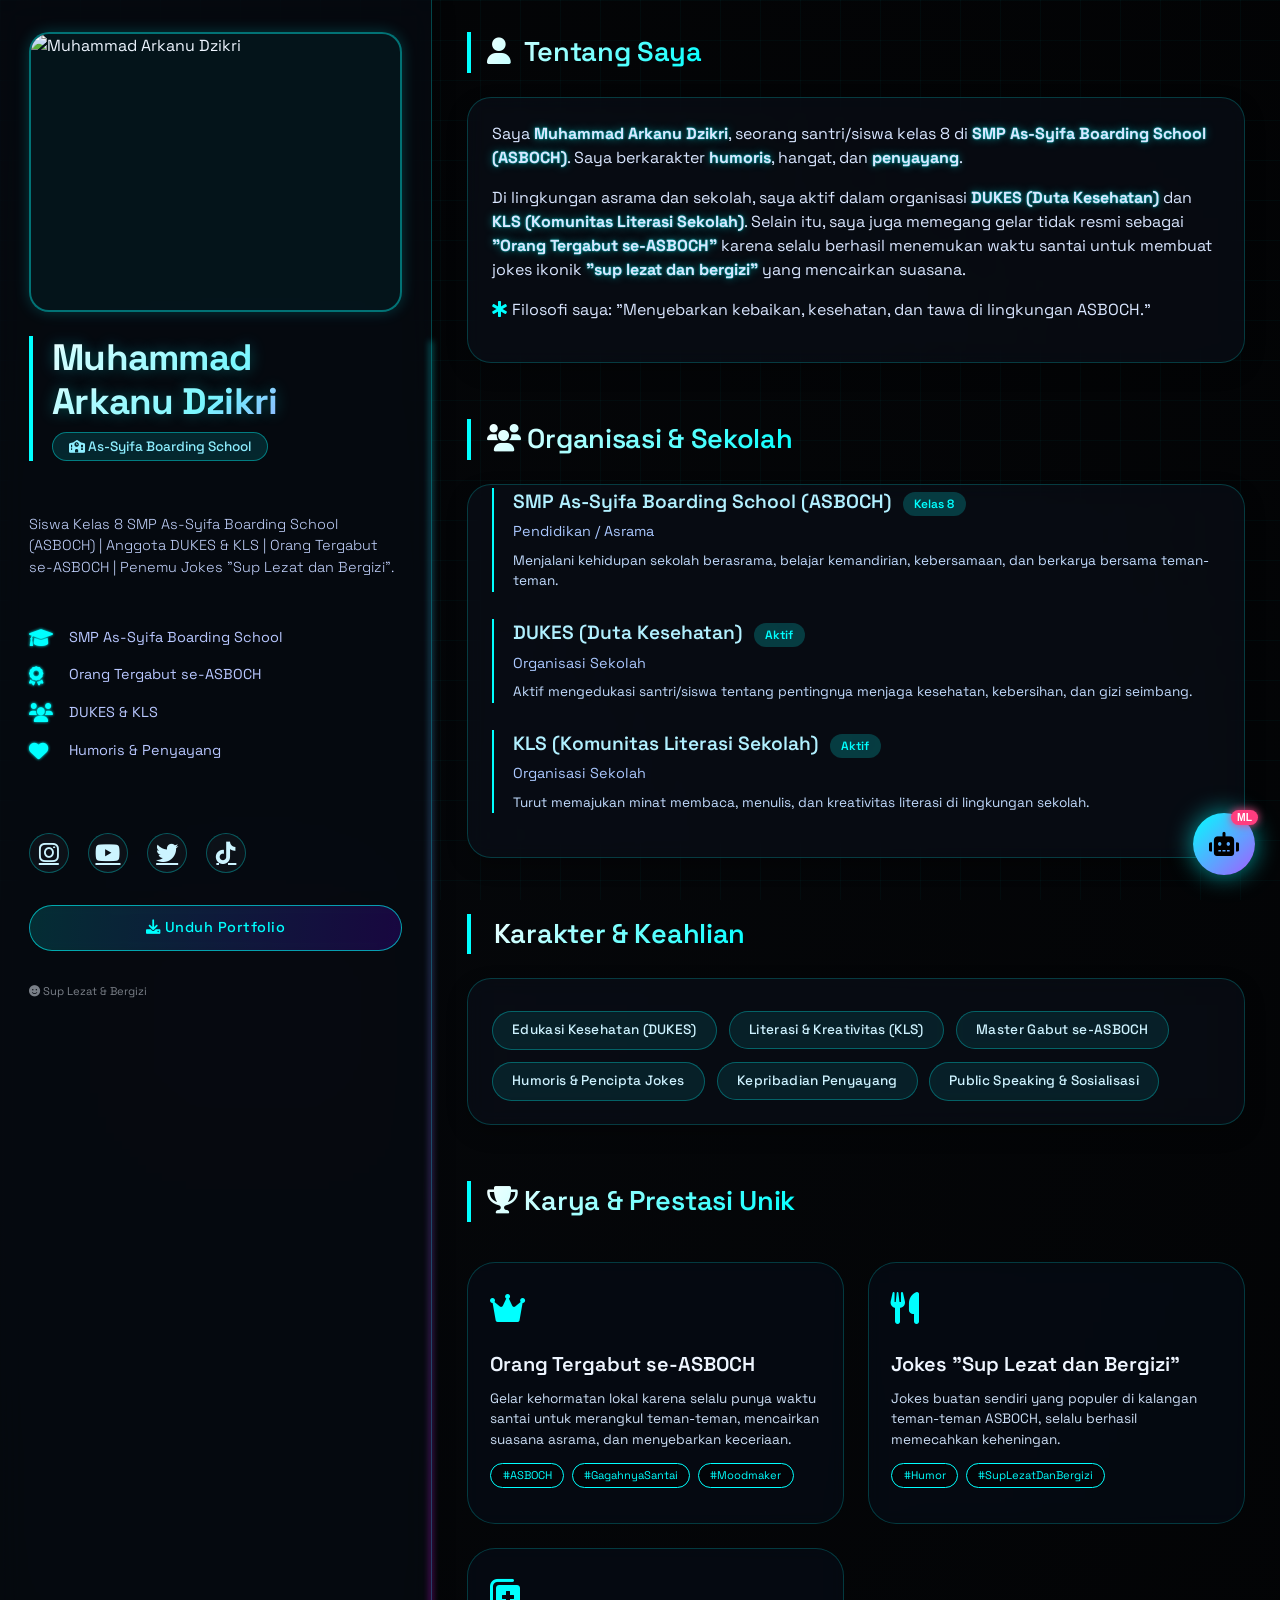
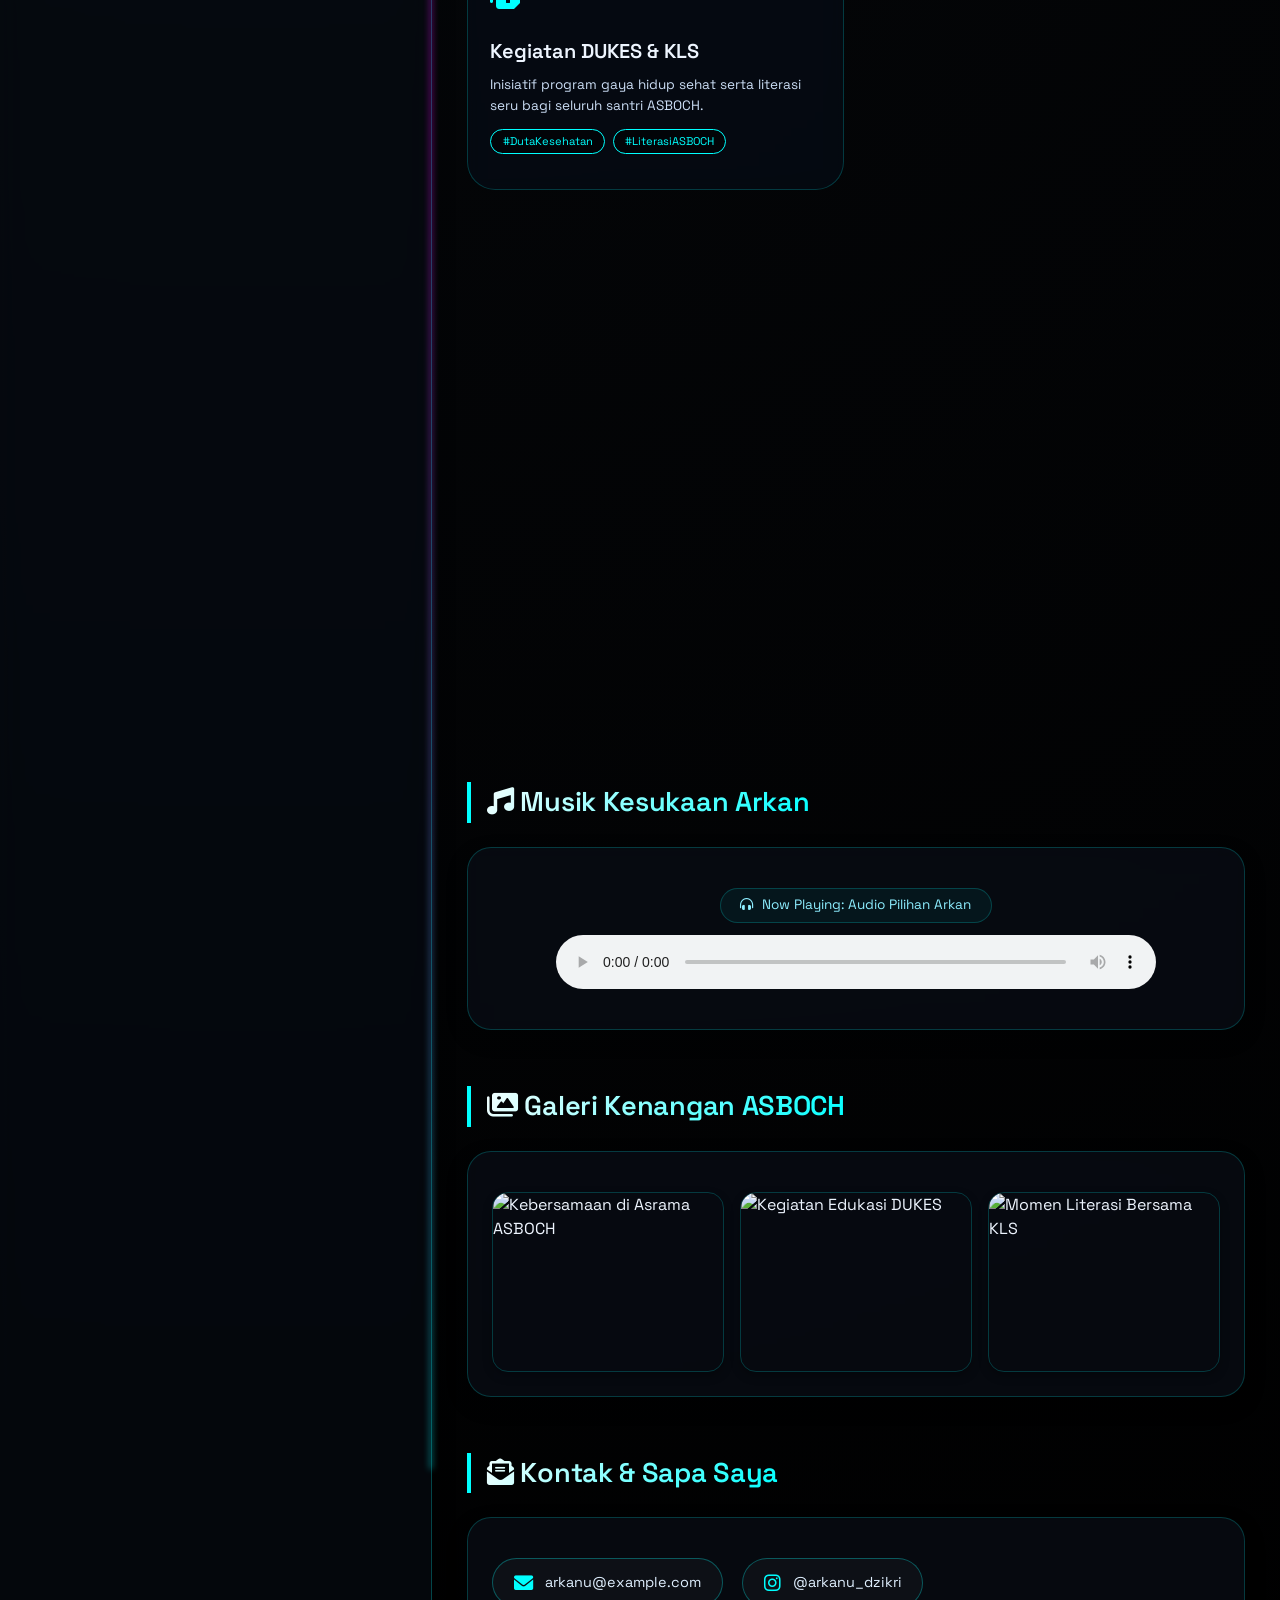
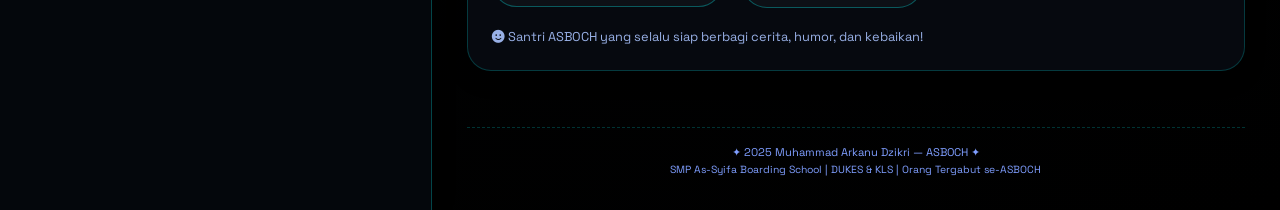
==== commit 89445d3f: "Update index.html" ====
--- a/index.html
+++ b/index.html
@@ -1,3960 +1,1303 @@
 <!DOCTYPE html>
 <html lang="id">
 <head>
-<meta charset="UTF-8">
-<meta name="viewport" content="width=device-width, initial-scale=1.0, viewport-fit=cover">
-<title>Muhammad Arkanu Dzikri - Portfolio</title>
-
-<!-- FOUC prevention: set theme before CSS paint -->
-<script>
-  (function () {
-    try {
-      var t = localStorage.getItem('arkanu-theme');
-      var prefersLight = window.matchMedia && window.matchMedia('(prefers-color-scheme: light)').matches;
-      if (t === 'light' || (!t && prefersLight)) {
-        document.documentElement.classList.add('light-mode');
-      }
-    } catch (e) {}
-  })();
-</script>
-
-<link rel="preconnect" href="https://fonts.googleapis.com">
-<link rel="preconnect" href="https://fonts.gstatic.com" crossorigin>
-<link href="https://fonts.googleapis.com/css2?family=Inter:wght@300;400;500;600;700;800&family=Playfair+Display:ital,wght@0,400;0,500;0,600;0,700;0,800;1,400&display=swap" rel="stylesheet">
-<link rel="stylesheet" href="https://cdnjs.cloudflare.com/ajax/libs/font-awesome/6.0.0-beta3/css/all.min.css">
-
-<style>
-/* =========================================================
-   DESIGN TOKENS  (Apple-like)
-   ========================================================= */
-:root{
-  /* PRIMITIVE — NEUTRALS */
-  --gray-50:#fbfbfd; --gray-100:#f5f5f7; --gray-200:#e8e8ed;
-  --gray-300:#d2d2d7; --gray-400:#86868b; --gray-500:#6e6e73;
-  --gray-600:#424245; --gray-700:#2c2c2e; --gray-800:#1c1c1e;
-  --gray-900:#141416; --gray-950:#0a0a0b; --black:#000; --white:#fff;
-  /* PRIMITIVE — BRAND */
-  --blue-400:#409cff; --blue-500:#0a84ff; --blue-600:#0071e3;
-  --purple-500:#bf5af2;
-  --green-500:#30d158; --orange-500:#ff9f0a; --red-500:#ff453a; --cyan-500:#64d2ff;
-
-  /* SEMANTIC — COLOR (DARK DEFAULT) */
-  --color-bg-primary:var(--black);
-  --color-bg-secondary:var(--gray-950);
-  --color-bg-elevated:var(--gray-800);
-  --color-surface:var(--gray-900);
-  --color-surface-elevated:var(--gray-700);
-  --color-text-primary:var(--gray-100);
-  --color-text-secondary:#a1a1a6;
-  --color-text-muted:var(--gray-400);
-  --color-text-inverse:#1d1d1f;
-  --color-border:rgba(255,255,255,.10);
-  --color-border-subtle:rgba(255,255,255,.06);
-  --color-border-strong:rgba(255,255,255,.18);
-  --color-primary:var(--blue-500);
-  --color-primary-hover:var(--blue-400);
-  --color-primary-soft:rgba(10,132,255,.14);
-  --color-primary-glow:rgba(10,132,255,.32);
-  --color-accent:var(--purple-500);
-  --color-accent-soft:rgba(191,90,242,.14);
-  --color-success:var(--green-500);
-  --color-warning:var(--orange-500);
-  --color-error:var(--red-500);
-  --color-info:var(--cyan-500);
-
-  /* SEMANTIC — SURFACE / GLASS */
-  --glass-bg:rgba(20,20,22,.72);
-  --glass-border:rgba(255,255,255,.10);
-  --glass-border-strong:rgba(255,255,255,.18);
-  --card-bg:rgba(10,10,11,.65);
-  --card-border:var(--color-border);
-  --project-bg:rgba(20,20,22,.85);
-  --contact-bg:rgba(255,255,255,.04);
-  --skill-bg:rgba(255,255,255,.05);
-  --skill-border:rgba(255,255,255,.10);
-  --badge-bg:rgba(255,255,255,.06);
-  --badge-border:rgba(255,255,255,.12);
-  --input-bg:rgba(255,255,255,.04);
-  --clock-bg:rgba(20,20,22,.72);
-  --clock-border:rgba(255,255,255,.10);
-  --clock-text:var(--color-text-secondary);
-  --scrollbar-track:var(--gray-950);
-  --scrollbar-thumb:var(--gray-600);
-  --lightbox-overlay:rgba(0,0,0,.92);
-  --grid-line:rgba(255,255,255,.022);
-  --glow-color:rgba(10,132,255,.35);
-  --gradient-name:linear-gradient(135deg,#f5f5f7 0%,#c7c7cc 45%,var(--blue-500) 100%);
-
-  /* legacy aliases — dipertahankan agar tidak ada selektor yang pecah */
-  --bg-primary:radial-gradient(ellipse at 50% 0%,var(--color-bg-secondary) 0%,var(--color-bg-primary) 60%);
-  --bg-body:var(--color-bg-primary);
-  --text-primary:var(--color-text-primary);
-  --text-secondary:var(--color-text-secondary);
-  --text-muted:var(--color-text-muted);
-  --shadow-color:rgba(0,0,0,.35);
-  --sidebar-border:var(--color-border);
-  --footer-border:var(--color-border);
-
-  /* SPACING */
-  --space-1:.25rem; --space-2:.5rem; --space-3:.75rem; --space-4:1rem;
-  --space-5:1.25rem; --space-6:1.5rem; --space-8:2rem; --space-10:2.5rem;
-  --space-12:3rem; --space-16:4rem;
-
-  /* TYPOGRAPHY */
-  --font-sans:'Inter',-apple-system,BlinkMacSystemFont,'SF Pro Text','Segoe UI',system-ui,sans-serif;
-  --font-serif:'Playfair Display',Georgia,'Times New Roman',serif;
-  --font-mono:'SF Mono',ui-monospace,'Menlo','Consolas',monospace;
-  --fs-xs:.75rem; --fs-sm:.85rem; --fs-base:.95rem; --fs-md:1.05rem;
-  --fs-lg:1.2rem; --fs-xl:1.5rem; --fs-2xl:1.9rem; --fs-3xl:2.4rem; --fs-4xl:3rem;
-  --fw-regular:400; --fw-medium:500; --fw-semibold:600; --fw-bold:700;
-  --lh-tight:1.15; --lh-snug:1.35; --lh-normal:1.5; --lh-loose:1.7;
-  --ls-tight:-.02em; --ls-normal:0; --ls-wide:.04em;
-
-  /* RADIUS */
-  --radius-sm:8px; --radius-md:12px; --radius-lg:16px;
-  --radius-xl:22px; --radius-2xl:28px; --radius-full:999px;
-
-  /* SHADOW */
-  --shadow-sm:0 1px 2px rgba(0,0,0,.20),0 1px 1px rgba(0,0,0,.10);
-  --shadow-md:0 4px 12px rgba(0,0,0,.28),0 2px 4px rgba(0,0,0,.16);
-  --shadow-lg:0 12px 32px rgba(0,0,0,.32),0 4px 8px rgba(0,0,0,.20);
-  --shadow-xl:0 24px 60px rgba(0,0,0,.40),0 8px 16px rgba(0,0,0,.24);
-  --shadow-glow:0 0 24px var(--color-primary-glow);
-
-  /* BORDER & Z-INDEX */
-  --border-width:1px;
-  --z-base:1; --z-sticky:100; --z-fixed:1000; --z-toast:5000; --z-modal:9999;
-
-  /* MOTION */
-  --duration-fast:150ms; --duration-normal:280ms; --duration-slow:480ms;
-  --ease-out:cubic-bezier(.22,1,.36,1);
-  --ease-in-out:cubic-bezier(.65,0,.35,1);
-  --ease-spring:cubic-bezier(.34,1.56,.64,1);
-}
-
-/* LIGHT MODE — token override (dipasang di <html>) */
-html.light-mode{
-  --color-bg-primary:var(--white);
-  --color-bg-secondary:var(--gray-50);
-  --color-bg-elevated:var(--white);
-  --color-surface:var(--gray-100);
-  --color-surface-elevated:var(--white);
-  --color-text-primary:#1d1d1f;
-  --color-text-secondary:#424245;
-  --color-text-muted:var(--gray-400);
-  --color-text-inverse:var(--gray-100);
-  --color-border:rgba(0,0,0,.08);
-  --color-border-subtle:rgba(0,0,0,.05);
-  --color-border-strong:rgba(0,0,0,.14);
-  --color-primary:var(--blue-600);
-  --color-primary-hover:var(--blue-500);
-  --color-primary-soft:rgba(0,113,227,.10);
-  --color-primary-glow:rgba(0,113,227,.22);
-  --color-accent:#8944ab;
-  --color-accent-soft:rgba(137,68,171,.10);
-  --glass-bg:rgba(255,255,255,.72);
-  --glass-border:rgba(0,0,0,.08);
-  --glass-border-strong:rgba(0,0,0,.14);
-  --card-bg:rgba(255,255,255,.85);
-  --project-bg:rgba(255,255,255,.90);
-  --contact-bg:rgba(0,0,0,.03);
-  --skill-bg:rgba(0,0,0,.04);
-  --skill-border:rgba(0,0,0,.08);
-  --badge-bg:rgba(0,0,0,.04);
-  --badge-border:rgba(0,0,0,.08);
-  --input-bg:rgba(0,0,0,.03);
-  --clock-bg:rgba(255,255,255,.72);
-  --clock-border:rgba(0,0,0,.08);
-  --scrollbar-track:var(--gray-200);
-  --scrollbar-thumb:var(--gray-400);
-  --lightbox-overlay:rgba(245,245,247,.94);
-  --grid-line:rgba(0,0,0,.028);
-  --glow-color:rgba(0,113,227,.20);
-  --gradient-name:linear-gradient(135deg,#1d1d1f 0%,#424245 40%,var(--blue-600) 100%);
-  --shadow-color:rgba(0,20,50,.10);
-  --shadow-sm:0 1px 2px rgba(0,0,0,.06),0 1px 1px rgba(0,0,0,.03);
-  --shadow-md:0 4px 12px rgba(0,0,0,.08),0 2px 4px rgba(0,0,0,.05);
-  --shadow-lg:0 12px 32px rgba(0,0,0,.10),0 4px 8px rgba(0,0,0,.06);
-  --shadow-xl:0 24px 60px rgba(0,0,0,.14),0 8px 16px rgba(0,0,0,.08);
-  --shadow-glow:0 0 24px var(--color-primary-glow);
-  --bg-primary:radial-gradient(ellipse at 50% 0%,var(--gray-50) 0%,var(--gray-100) 60%);
-}
-
-/* =========================================================
-   RESET & BASE
-   ========================================================= */
-*{margin:0;padding:0;box-sizing:border-box}
-body{
-  font-family:var(--font-sans);
-  background:var(--bg-primary);
-  color:var(--color-text-primary);
-  line-height:var(--lh-normal);
-  font-weight:var(--fw-regular);
-  scroll-behavior:smooth;
-  overflow-x:hidden;
-  -webkit-font-smoothing:antialiased;
-  -moz-osx-font-smoothing:grayscale;
-  transition:background var(--duration-slow) var(--ease-out),
-             color var(--duration-normal) var(--ease-out);
-}
-body::before{
-  content:"";position:fixed;inset:0;
-  background-image:
-    linear-gradient(var(--grid-line) 1px,transparent 1px),
-    linear-gradient(90deg,var(--grid-line) 1px,transparent 1px);
-  background-size:60px 60px;
-  pointer-events:none;z-index:0;
-  transition:background-image var(--duration-slow) var(--ease-out);
-  mask-image:radial-gradient(ellipse at 50% 30%,#000 30%,transparent 85%);
-  -webkit-mask-image:radial-gradient(ellipse at 50% 30%,#000 30%,transparent 85%);
-}
-.glow-text{
-  text-shadow:0 0 12px var(--glow-color),0 0 3px var(--glow-color);
-  transition:text-shadow var(--duration-normal) var(--ease-out);
-}
-
-/* =========================================================
-   LAYOUT
-   ========================================================= */
-.portfolio-container{
-  display:flex;flex-wrap:wrap;max-width:1400px;margin:0 auto;
-  position:relative;z-index:2;min-height:100vh;
-}
-
-/* =========================================================
-   SIDEBAR
-   ========================================================= */
-.sidebar-left{
-  flex:1.2;min-width:280px;
-  background:var(--card-bg);
-  -webkit-backdrop-filter:blur(24px) saturate(180%);
-  backdrop-filter:blur(24px) saturate(180%);
-  border-right:1px solid var(--color-border);
-  box-shadow:var(--shadow-lg);
-  padding:var(--space-8) var(--space-6);
-  display:flex;flex-direction:column;position:relative;
-  transition:background var(--duration-slow) var(--ease-out),
-             box-shadow var(--duration-normal) var(--ease-out);
-}
-.sidebar-left::after{display:none}
-
-/* Profile */
-.profile-frame{
-  width:100%;height:280px;border-radius:var(--radius-2xl);overflow:hidden;
-  border:1px solid var(--color-border-strong);
-  box-shadow:var(--shadow-md);
-  margin-bottom:var(--space-6);
-  transform-style:preserve-3d;perspective:1000px;cursor:pointer;
-  transition:border-color var(--duration-normal) var(--ease-out),
-             box-shadow var(--duration-normal) var(--ease-out);
-  background:var(--color-surface);
-  display:flex;align-items:center;justify-content:center;
-}
-.profile-frame img{
-  width:100%;height:100%;object-fit:cover;
-  transition:transform 100ms var(--ease-out);
-  backface-visibility:hidden;
-}
-.profile-frame:hover{
-  border-color:var(--color-primary);
-  box-shadow:var(--shadow-lg),var(--shadow-glow);
-}
-
-/* Name */
-.name-highlight{
-  margin-bottom:var(--space-8);
-  border-left:2px solid var(--color-primary);
-  padding-left:var(--space-5);
-  transition:border-color var(--duration-normal) var(--ease-out);
-}
-.name-highlight h1{
-  font-family:var(--font-serif);
-  font-size:var(--fs-3xl);
-  font-weight:var(--fw-bold);
-  letter-spacing:var(--ls-tight);
-  line-height:var(--lh-tight);
-  background:var(--gradient-name);
-  -webkit-background-clip:text;background-clip:text;
-  color:transparent;
-  margin-bottom:var(--space-2);
-  transition:background var(--duration-normal) var(--ease-out);
-}
-.badge-title{
-  font-size:var(--fs-xs);
-  font-weight:var(--fw-medium);
-  letter-spacing:var(--ls-wide);
-  text-transform:uppercase;
-  color:var(--color-text-secondary);
-  background:var(--badge-bg);
-  display:inline-block;
-  padding:var(--space-1) var(--space-4);
-  border-radius:var(--radius-full);
-  -webkit-backdrop-filter:blur(8px);backdrop-filter:blur(8px);
-  border:1px solid var(--badge-border);
-  transition:all var(--duration-normal) var(--ease-out);
-}
-.short-bio{
-  margin:var(--space-5) 0;
-  color:var(--color-text-secondary);
-  font-weight:var(--fw-regular);
-  font-size:var(--fs-sm);
-  line-height:var(--lh-loose);
-  transition:color var(--duration-normal) var(--ease-out);
-}
-
-/* Info list */
-.info-list{list-style:none;margin:var(--space-5) 0}
-.info-list li{
-  display:flex;align-items:center;gap:var(--space-3);
-  margin-bottom:var(--space-4);
-  font-size:var(--fs-sm);
-  color:var(--color-text-muted);
-  transition:transform var(--duration-fast) var(--ease-out),
-             color var(--duration-fast) var(--ease-out);
-}
-.info-list li:hover{transform:translateX(4px);color:var(--color-primary)}
-.info-list li i{
-  width:28px;font-size:var(--fs-md);
-  color:var(--color-primary);
-  text-shadow:0 0 12px var(--color-primary-glow);
-  transition:color var(--duration-normal) var(--ease-out),
-             text-shadow var(--duration-normal) var(--ease-out);
-}
-
-/* Social */
-.social-icons{display:flex;gap:var(--space-4);margin:var(--space-8) 0 var(--space-5)}
-.social-icons a{
-  color:var(--color-text-secondary);
-  font-size:var(--fs-md);
-  background:var(--input-bg);
-  width:44px;height:44px;display:flex;align-items:center;justify-content:center;
-  border-radius:var(--radius-full);
-  -webkit-backdrop-filter:blur(8px);backdrop-filter:blur(8px);
-  border:1px solid var(--color-border);
-  transition:all var(--duration-normal) var(--ease-spring);
-}
-.social-icons a:hover{
-  color:var(--color-primary);
-  transform:translateY(-3px) scale(1.06);
-  border-color:var(--color-primary);
-  box-shadow:var(--shadow-md),0 0 20px var(--color-primary-glow);
-  background:var(--color-primary-soft);
-}
-
-/* Buttons */
-.cv-button{
-  background:var(--color-primary);
-  border:1px solid var(--color-primary);
-  color:#fff;
-  padding:var(--space-3) 0;
-  text-align:center;
-  border-radius:var(--radius-full);
-  font-weight:var(--fw-medium);
-  font-size:var(--fs-sm);
-  letter-spacing:var(--ls-wide);
-  transition:all var(--duration-normal) var(--ease-out);
-  margin-top:var(--space-2);text-decoration:none;display:block;
-}
-.cv-button:hover{
-  background:var(--color-primary-hover);
-  border-color:var(--color-primary-hover);
-  transform:translateY(-1px);
-  box-shadow:var(--shadow-md),0 0 24px var(--color-primary-glow);
-}
-.kamus-button{
-  background:var(--input-bg);
-  border:1px solid var(--color-border-strong);
-  color:var(--color-text-primary);
-  padding:var(--space-3) 0;
-  text-align:center;
-  border-radius:var(--radius-full);
-  font-weight:var(--fw-medium);
-  font-size:var(--fs-sm);
-  letter-spacing:var(--ls-wide);
-  transition:all var(--duration-normal) var(--ease-out);
-  margin-top:var(--space-3);text-decoration:none;display:block;
-  cursor:pointer;font-family:var(--font-sans);
-}
-.kamus-button:hover{
-  background:var(--color-primary-soft);
-  border-color:var(--color-primary);
-  color:var(--color-primary);
-  transform:translateY(-1px);
-  box-shadow:var(--shadow-md);
-}
-
-/* =========================================================
-   MAIN CONTENT
-   ========================================================= */
-.main-content{flex:2.5;padding:var(--space-8) var(--space-8);overflow-x:hidden}
-section{margin-bottom:var(--space-16)}
-.reveal{transform:translateY(32px);opacity:0;transition:transform var(--duration-slow) var(--ease-out),opacity var(--duration-slow) var(--ease-out)}
-.reveal.active{transform:translateY(0);opacity:1}
-
-.section-title{
-  font-family:var(--font-serif);
-  font-size:var(--fs-2xl);
-  font-weight:var(--fw-semibold);
-  letter-spacing:var(--ls-tight);
-  margin-bottom:var(--space-6);
-  display:inline-block;
-  background:linear-gradient(120deg,var(--color-text-primary),var(--color-primary));
-  -webkit-background-clip:text;background-clip:text;color:transparent;
-  border-left:3px solid var(--color-primary);
-  padding-left:var(--space-4);
-  transition:background var(--duration-normal) var(--ease-out),
-             border-color var(--duration-normal) var(--ease-out);
-}
-
-.glass-card{
-  background:var(--glass-bg);
-  -webkit-backdrop-filter:blur(24px) saturate(180%);
-  backdrop-filter:blur(24px) saturate(180%);
-  border-radius:var(--radius-xl);
-  border:1px solid var(--glass-border);
-  padding:var(--space-6);
-  box-shadow:var(--shadow-md);
-  transition:background var(--duration-slow) var(--ease-out),
-             border-color var(--duration-normal) var(--ease-out),
-             box-shadow var(--duration-normal) var(--ease-out),
-             transform var(--duration-normal) var(--ease-out);
-}
-.glass-card:hover{
-  border-color:var(--glass-border-strong);
-  box-shadow:var(--shadow-lg);
-  transform:translateY(-2px);
-}
-
-.about-text p{margin-bottom:var(--space-4);color:var(--color-text-secondary);line-height:var(--lh-loose)}
-.about-text p:last-child{margin-bottom:0}
-
-/* Experience */
-.experience-item{
-  margin-bottom:var(--space-6);
-  border-left:2px solid var(--color-primary);
-  padding-left:var(--space-5);
-  transition:border-color var(--duration-normal) var(--ease-out),
-             transform var(--duration-normal) var(--ease-out);
-}
-.experience-item:hover{border-left-color:var(--color-accent);transform:translateX(4px)}
-.exp-title{
-  font-size:var(--fs-md);font-weight:var(--fw-semibold);
-  color:var(--color-text-primary);
-  display:flex;align-items:baseline;flex-wrap:wrap;
-  gap:var(--space-3);margin-bottom:var(--space-1);
-  transition:color var(--duration-normal) var(--ease-out);
-}
-.exp-date{
-  font-size:var(--fs-xs);
-  background:var(--color-primary-soft);
-  padding:2px var(--space-3);
-  border-radius:var(--radius-full);
-  color:var(--color-primary);
-  font-weight:var(--fw-medium);
-  letter-spacing:var(--ls-wide);
-  transition:background var(--duration-normal) var(--ease-out),
-             color var(--duration-normal) var(--ease-out);
-}
-.exp-company{
-  font-size:var(--fs-sm);
-  color:var(--color-text-muted);
-  margin-bottom:var(--space-2);
-  transition:color var(--duration-normal) var(--ease-out);
-}
-
-/* Skills */
-.skills-grid{display:flex;flex-wrap:wrap;gap:var(--space-3);margin-top:var(--space-2)}
-.skill-pill{
-  background:var(--skill-bg);
-  -webkit-backdrop-filter:blur(8px);backdrop-filter:blur(8px);
-  border:1px solid var(--skill-border);
-  border-radius:var(--radius-full);
-  padding:var(--space-2) var(--space-5);
-  font-size:var(--fs-sm);
-  font-weight:var(--fw-medium);
-  letter-spacing:var(--ls-normal);
-  color:var(--color-text-secondary);
-  transition:all var(--duration-fast) var(--ease-out);
-}
-.skill-pill:hover{
-  background:var(--color-primary-soft);
-  border-color:var(--color-primary);
-  color:var(--color-primary);
-  transform:translateY(-2px) scale(1.03);
-  box-shadow:0 0 16px var(--color-primary-glow);
-}
-
-/* Projects */
-.projects-grid{
-  display:grid;grid-template-columns:repeat(auto-fill,minmax(260px,1fr));
-  gap:var(--space-5);margin-top:var(--space-4);
-}
-.project-card{
-  background:var(--project-bg);
-  -webkit-backdrop-filter:blur(20px) saturate(180%);
-  backdrop-filter:blur(20px) saturate(180%);
-  border-radius:var(--radius-2xl);
-  padding:var(--space-5);
-  border:1px solid var(--glass-border);
-  transition:background var(--duration-slow) var(--ease-out),
-             border-color var(--duration-normal) var(--ease-out),
-             box-shadow var(--duration-normal) var(--ease-out),
-             transform var(--duration-normal) var(--ease-out);
-}
-.project-card:hover{
-  border-color:var(--color-accent);
-  box-shadow:var(--shadow-lg),0 0 24px var(--color-accent-soft);
-  transform:translateY(-4px);
-}
-.project-icon{
-  font-size:var(--fs-2xl);
-  color:var(--color-primary);
-  margin-bottom:var(--space-4);
-  transition:transform var(--duration-normal) var(--ease-spring),
-             color var(--duration-normal) var(--ease-out);
-}
-.project-card:hover .project-icon{transform:scale(1.08) rotate(4deg);color:var(--color-accent)}
-.project-card h3{
-  font-family:var(--font-serif);
-  font-size:var(--fs-lg);
-  margin-bottom:var(--space-2);
-  font-weight:var(--fw-semibold);
-  color:var(--color-text-primary);
-  letter-spacing:var(--ls-tight);
-  transition:color var(--duration-normal) var(--ease-out);
-}
-.project-tech{display:flex;flex-wrap:wrap;gap:var(--space-2);margin:var(--space-3) 0}
-.project-tech span{
-  background:var(--badge-bg);
-  font-size:0.7rem;
-  padding:2px var(--space-3);
-  border-radius:var(--radius-full);
-  color:var(--color-primary);
-  border:1px solid var(--badge-border);
-  letter-spacing:var(--ls-wide);
-  transition:background var(--duration-normal) var(--ease-out),
-             color var(--duration-normal) var(--ease-out),
-             border-color var(--duration-normal) var(--ease-out);
-}
-.project-card p{font-size:var(--fs-sm);color:var(--color-text-secondary);line-height:var(--lh-normal);transition:color var(--duration-normal) var(--ease-out)}
-
-/* Video & Audio */
-.video-wrapper{
-  position:relative;width:100%;
-  border-radius:var(--radius-lg);overflow:hidden;
-  background:#000;
-  border:1px solid var(--color-border);
-  box-shadow:var(--shadow-lg);
-  transition:border-color var(--duration-normal) var(--ease-out),
-             box-shadow var(--duration-normal) var(--ease-out);
-}
-.video-wrapper video{width:100%;display:block;max-height:500px;object-fit:contain}
-.audio-container{display:flex;flex-direction:column;gap:var(--space-3);align-items:center;padding:var(--space-4) 0}
-.audio-container audio{width:100%;max-width:600px;outline:none}
-.audio-meta{
-  font-size:var(--fs-sm);
-  color:var(--color-text-secondary);
-  display:flex;align-items:center;gap:var(--space-2);
-  background:var(--input-bg);
-  padding:var(--space-2) var(--space-5);
-  border-radius:var(--radius-full);
-  border:1px solid var(--color-border);
-  transition:color var(--duration-normal) var(--ease-out),
-             background var(--duration-normal) var(--ease-out),
-             border-color var(--duration-normal) var(--ease-out);
-}
-.audio-meta i{color:var(--color-primary)}
-
-/* Gallery */
-.gallery-container{display:grid;grid-template-columns:repeat(auto-fill,minmax(200px,1fr));gap:var(--space-4);margin-top:var(--space-4)}
-.gallery-item{
-  position:relative;border-radius:var(--radius-lg);overflow:hidden;
-  border:1px solid var(--color-border);
-  height:180px;cursor:pointer;
-  box-shadow:var(--shadow-sm);
-  transition:border-color var(--duration-normal) var(--ease-out),
-             box-shadow var(--duration-normal) var(--ease-out),
-             transform var(--duration-normal) var(--ease-out);
-}
-.gallery-item img{width:100%;height:100%;object-fit:cover;transition:all var(--duration-slow) var(--ease-out)}
-.gallery-caption{
-  position:absolute;bottom:0;left:0;width:100%;
-  background:linear-gradient(transparent,rgba(0,0,0,.85));
-  padding:var(--space-3);
-  font-size:var(--fs-xs);
-  color:#fff;
-  transform:translateY(100%);
-  transition:transform var(--duration-normal) var(--ease-out);
-}
-.gallery-item:hover .gallery-caption{transform:translateY(0)}
-.gallery-item:hover img{filter:brightness(.85) scale(1.05)}
-.gallery-item:hover{
-  border-color:var(--color-primary);
-  box-shadow:var(--shadow-md),0 0 20px var(--color-primary-glow);
-  transform:translateY(-2px);
-}
-
-/* Lightbox */
-.lightbox-modal{
-  position:fixed;inset:0;
-  background:var(--lightbox-overlay);
-  -webkit-backdrop-filter:blur(16px) saturate(180%);
-  backdrop-filter:blur(16px) saturate(180%);
-  z-index:var(--z-modal);
-  display:flex;align-items:center;justify-content:center;
-  opacity:0;pointer-events:none;
-  transition:opacity var(--duration-normal) var(--ease-out),
-             background var(--duration-normal) var(--ease-out);
-}
-.lightbox-modal.show{opacity:1;pointer-events:auto}
-.lightbox-content{
-  max-width:85%;max-height:80vh;position:relative;
-  transform:scale(.94);
-  transition:transform var(--duration-normal) var(--ease-out);
-  text-align:center;
-}
-.lightbox-modal.show .lightbox-content{transform:scale(1)}
-.lightbox-img{
-  max-width:100%;max-height:75vh;
-  border-radius:var(--radius-lg);
-  border:1px solid var(--color-border-strong);
-  box-shadow:var(--shadow-xl);
-  transition:border-color var(--duration-normal) var(--ease-out),
-             box-shadow var(--duration-normal) var(--ease-out);
-}
-.lightbox-desc{
-  color:var(--color-text-primary);
-  margin-top:var(--space-4);
-  font-size:var(--fs-base);
-  letter-spacing:var(--ls-wide);
-  text-shadow:0 0 10px var(--glow-color);
-  transition:color var(--duration-normal) var(--ease-out);
-}
-.lightbox-close{
-  position:absolute;top:-44px;right:0;
-  color:var(--color-text-primary);
-  font-size:var(--fs-xl);
-  cursor:pointer;
-  transition:color var(--duration-fast) var(--ease-out),
-             transform var(--duration-fast) var(--ease-out);
-  width:44px;height:44px;
-  display:flex;align-items:center;justify-content:center;
-  border-radius:var(--radius-full);
-}
-.lightbox-close:hover{color:var(--color-accent);transform:scale(1.1) rotate(90deg)}
-
-/* Contact */
-.contact-info{display:flex;flex-wrap:wrap;gap:var(--space-3);margin-top:var(--space-4)}
-.contact-item{
-  background:var(--contact-bg);
-  padding:var(--space-3) var(--space-5);
-  border-radius:var(--radius-full);
-  display:inline-flex;align-items:center;gap:var(--space-3);
-  border:1px solid var(--color-border);
-  transition:all var(--duration-normal) var(--ease-out);
-}
-.contact-item i{font-size:var(--fs-md);color:var(--color-primary)}
-.contact-item a,.contact-item span{
-  color:var(--color-text-secondary);
-  text-decoration:none;
-  font-size:var(--fs-sm);
-  transition:color var(--duration-normal) var(--ease-out);
-}
-.contact-item:hover{
-  background:var(--color-primary-soft);
-  border-color:var(--color-primary);
-  transform:translateY(-2px);
-  box-shadow:var(--shadow-md);
-}
-.contact-item:hover a,.contact-item:hover span{color:var(--color-primary)}
-
-/* Footer */
-footer{
-  text-align:center;
-  font-size:var(--fs-xs);
-  margin-top:var(--space-12);
-  padding-top:var(--space-5);
-  border-top:1px dashed var(--color-border);
-  color:var(--color-text-muted);
-  line-height:var(--lh-loose);
-  transition:color var(--duration-normal) var(--ease-out),
-             border-color var(--duration-normal) var(--ease-out);
-}
-
-/* Scrollbar */
-::-webkit-scrollbar{width:8px;height:8px}
-::-webkit-scrollbar-track{background:var(--scrollbar-track);transition:background var(--duration-normal) var(--ease-out)}
-::-webkit-scrollbar-thumb{background:var(--scrollbar-thumb);border-radius:var(--radius-full);transition:background var(--duration-normal) var(--ease-out)}
-::-webkit-scrollbar-thumb:hover{background:var(--color-primary)}
-
-/* =========================================================
-   CALCULATOR + CODE MODE
-   ========================================================= */
-.calc-wrapper{
-  max-width:420px;margin:0 auto;
-  background:var(--project-bg);
-  border:1px solid var(--glass-border);
-  border-radius:var(--radius-2xl);
-  padding:var(--space-5);
-  box-shadow:var(--shadow-lg);
-  transition:background var(--duration-slow) var(--ease-out),
-             border-color var(--duration-normal) var(--ease-out),
-             box-shadow var(--duration-normal) var(--ease-out);
-}
-.code-mode-bar{
-  display:flex;align-items:center;gap:var(--space-3);
-  padding:var(--space-3) var(--space-4);
-  border-radius:var(--radius-lg);
-  background:var(--input-bg);
-  border:1px solid var(--color-border);
-  margin-bottom:var(--space-4);
-  transition:background var(--duration-normal) var(--ease-out),
-             border-color var(--duration-normal) var(--ease-out),
-             box-shadow var(--duration-normal) var(--ease-out),
-             transform var(--duration-fast) var(--ease-out);
-}
-.code-mode-bar.active{
-  border-color:var(--color-success);
-  background:rgba(48,209,88,.08);
-  box-shadow:0 0 18px rgba(48,209,88,.25);
-}
-.code-mode-text{
-  font-size:var(--fs-sm);font-weight:var(--fw-semibold);
-  letter-spacing:var(--ls-wide);
-  color:var(--color-text-secondary);
-  display:flex;align-items:center;gap:var(--space-2);
-  margin-right:auto;
-  transition:color var(--duration-normal) var(--ease-out);
-}
-.code-mode-text i{color:var(--color-primary);transition:color var(--duration-normal) var(--ease-out)}
-.code-mode-bar.active .code-mode-text i{color:var(--color-success)}
-.code-mode-status{
-  font-size:0.68rem;font-weight:var(--fw-bold);
-  letter-spacing:1.5px;
-  padding:3px 10px;border-radius:var(--radius-full);
-  background:var(--badge-bg);
-  border:1px solid var(--badge-border);
-  color:var(--color-text-muted);
-  transition:all var(--duration-normal) var(--ease-out);
-}
-.code-mode-bar.active .code-mode-status{
-  color:#fff;
-  background:var(--color-success);
-  border-color:var(--color-success);
-  box-shadow:0 0 12px rgba(48,209,88,.5);
-}
-.switch{position:relative;display:inline-block;width:52px;height:26px;flex-shrink:0}
-.switch input{opacity:0;width:0;height:0}
-.slider{
-  position:absolute;cursor:pointer;inset:0;
-  background:rgba(255,255,255,.10);
-  border:1px solid var(--color-border);
-  border-radius:var(--radius-full);
-  transition:background var(--duration-normal) var(--ease-out),
-             border-color var(--duration-normal) var(--ease-out),
-             box-shadow var(--duration-normal) var(--ease-out);
-}
-html.light-mode .slider{background:rgba(0,0,0,.08)}
-.slider::before{
-  content:"";position:absolute;height:18px;width:18px;
-  left:3px;top:50%;transform:translateY(-50%);
-  background:var(--color-text-muted);
-  border-radius:50%;
-  transition:transform var(--duration-normal) var(--ease-spring),
-             background var(--duration-normal) var(--ease-out),
-             box-shadow var(--duration-normal) var(--ease-out);
-}
-.switch input:checked + .slider{
-  background:rgba(48,209,88,.30);
-  border-color:var(--color-success);
-  box-shadow:0 0 14px rgba(48,209,88,.55);
-}
-.switch input:checked + .slider::before{
-  transform:translate(26px,-50%);
-  background:var(--color-success);
-  box-shadow:0 0 10px var(--color-success);
-}
-.calc-display{
-  background:var(--clock-bg);
-  border:1px solid var(--clock-border);
-  border-radius:var(--radius-lg);
-  padding:var(--space-4) var(--space-5);
-  text-align:right;
-  margin-bottom:var(--space-4);
-  min-height:100px;
-  display:flex;flex-direction:column;justify-content:space-between;
-  overflow:hidden;
-  transition:background var(--duration-slow) var(--ease-out),
-             border-color var(--duration-normal) var(--ease-out);
-}
-.calc-history{
-  font-size:var(--fs-sm);
-  letter-spacing:var(--ls-wide);
-  color:var(--color-text-muted);
-  min-height:1.3em;word-break:break-all;
-  transition:color var(--duration-normal) var(--ease-out);
-}
-.calc-output{
-  font-size:var(--fs-3xl);
-  font-weight:var(--fw-bold);
-  line-height:var(--lh-tight);
-  color:var(--color-text-primary);
-  word-break:break-all;
-  text-shadow:0 0 14px var(--glow-color);
-  transition:color var(--duration-normal) var(--ease-out),
-             text-shadow var(--duration-normal) var(--ease-out);
-}
-.calc-keys{display:grid;grid-template-columns:repeat(4,1fr);gap:var(--space-3)}
-.calc-btn{
-  font-family:var(--font-sans);
-  font-size:var(--fs-lg);
-  font-weight:var(--fw-medium);
-  padding:var(--space-4) 0;
-  border-radius:var(--radius-md);
-  border:1px solid var(--color-border);
-  background:var(--input-bg);
-  color:var(--color-text-primary);
-  cursor:pointer;
-  transition:transform var(--duration-fast) var(--ease-out),
-             background var(--duration-normal) var(--ease-out),
-             border-color var(--duration-normal) var(--ease-out),
-             box-shadow var(--duration-normal) var(--ease-out),
-             color var(--duration-normal) var(--ease-out);
-  user-select:none;-webkit-tap-highlight-color:transparent;outline:none;
-}
-.calc-btn:hover{
-  border-color:var(--color-primary);
-  box-shadow:0 0 14px var(--color-primary-glow);
-  transform:translateY(-1px);
-}
-.calc-btn:active,.calc-btn.pressed{
-  transform:scale(.96);
-  background:var(--color-primary-soft);
-}
-.calc-btn.fn{color:var(--color-error);border-color:rgba(255,69,58,.35)}
-.calc-btn.fn:hover{border-color:var(--color-error);box-shadow:0 0 14px rgba(255,69,58,.35)}
-.calc-btn.op{color:var(--color-primary);border-color:rgba(10,132,255,.35)}
-.calc-btn.equals{
-  grid-row:span 2;font-weight:var(--fw-bold);
-  background:linear-gradient(150deg,var(--color-primary),var(--color-accent));
-  border-color:var(--color-primary);
-  color:#fff;
-  text-shadow:0 0 10px rgba(255,255,255,.4);
-}
-.calc-btn.equals:hover{
-  box-shadow:0 0 22px var(--color-primary-glow);
-  filter:brightness(1.08);
-}
-.calc-btn.zero{grid-column:span 2}
-.calc-toast{
-  position:fixed;left:50%;bottom:30px;
-  transform:translate(-50%,140%);
-  background:rgba(28,28,30,.96);
-  color:#fff;
-  -webkit-backdrop-filter:blur(20px) saturate(180%);
-  backdrop-filter:blur(20px) saturate(180%);
-  border:1px solid var(--color-success);
-  padding:var(--space-3) var(--space-6);
-  border-radius:var(--radius-full);
-  font-family:var(--font-sans);
-  font-size:var(--fs-sm);
-  font-weight:var(--fw-semibold);
-  letter-spacing:var(--ls-wide);
-  box-shadow:var(--shadow-xl),0 0 28px rgba(48,209,88,.5);
-  z-index:var(--z-toast);
-  opacity:0;pointer-events:none;
-  transition:transform var(--duration-slow) var(--ease-spring),
-             opacity var(--duration-normal) var(--ease-out);
-}
-.calc-toast.show{transform:translate(-50%,0);opacity:1}
-html.light-mode .calc-toast{background:rgba(255,255,255,.97);color:#1d1d1f}
-
-/* =========================================================
-   KAMUS PAGE (base styles — dilengkapi)
-   ========================================================= */
-.kamus-page{
-  position:fixed;inset:0;
-  background:var(--color-bg-primary);
-  -webkit-backdrop-filter:blur(30px) saturate(180%);
-  backdrop-filter:blur(30px) saturate(180%);
-  z-index:var(--z-modal);
-  opacity:0;pointer-events:none;
-  transition:opacity var(--duration-normal) var(--ease-out);
-  overflow-y:auto;
-}
-.kamus-page.show{opacity:1;pointer-events:auto}
-.kamus-page-inner{max-width:1100px;margin:0 auto;padding:var(--space-8) var(--space-6) var(--space-16)}
-.kamus-page-header{
-  display:flex;align-items:center;justify-content:space-between;
-  gap:var(--space-4);
-  padding-bottom:var(--space-6);
-  border-bottom:1px solid var(--color-border);
-  margin-bottom:var(--space-6);
-}
-.kamus-page-title{
-  font-family:var(--font-serif);
-  font-size:var(--fs-2xl);
-  font-weight:var(--fw-semibold);
-  color:var(--color-text-primary);
-  letter-spacing:var(--ls-tight);
-  line-height:var(--lh-tight);
-}
-.kamus-page-title small{
-  display:block;
-  font-family:var(--font-sans);
-  font-size:var(--fs-xs);
-  font-weight:var(--fw-medium);
-  color:var(--color-text-muted);
-  letter-spacing:var(--ls-wide);
-  text-transform:uppercase;
-  margin-bottom:var(--space-1);
-}
-.kamus-page-close{
-  width:44px;height:44px;border-radius:var(--radius-full);
-  background:var(--glass-bg);
-  border:1px solid var(--color-border);
-  color:var(--color-text-secondary);
-  font-size:var(--fs-md);cursor:pointer;
-  display:flex;align-items:center;justify-content:center;
-  -webkit-backdrop-filter:blur(12px);backdrop-filter:blur(12px);
-  transition:all var(--duration-fast) var(--ease-out);
-}
-.kamus-page-close:hover{
-  background:var(--color-primary-soft);
-  color:var(--color-primary);
-  border-color:var(--color-primary);
-  transform:scale(1.05);
-}
-.kamus-page-search{margin-bottom:var(--space-4)}
-.kamus-page-search input{
-  width:100%;
-  padding:var(--space-4) var(--space-5);
-  border-radius:var(--radius-lg);
-  background:var(--input-bg);
-  border:1px solid var(--color-border);
-  color:var(--color-text-primary);
-  font-family:var(--font-sans);
-  font-size:var(--fs-base);
-  outline:none;
-  transition:border-color var(--duration-fast) var(--ease-out),
-             box-shadow var(--duration-fast) var(--ease-out);
-}
-.kamus-page-search input:focus{
-  border-color:var(--color-primary);
-  box-shadow:0 0 0 4px var(--color-primary-soft);
-}
-.kamus-page-search input::placeholder{color:var(--color-text-muted)}
-.kamus-page-stats{
-  font-size:var(--fs-xs);
-  color:var(--color-text-muted);
-  letter-spacing:var(--ls-wide);
-  text-transform:uppercase;
-  font-weight:var(--fw-semibold);
-  margin-bottom:var(--space-5);
-}
-.kamus-page-list{
-  display:grid;
-  grid-template-columns:repeat(auto-fill,minmax(280px,1fr));
-  gap:var(--space-4);
-}
-.kamus-page-card{
-  background:var(--card-bg);
-  -webkit-backdrop-filter:blur(20px) saturate(180%);
-  backdrop-filter:blur(20px) saturate(180%);
-  border:1px solid var(--color-border);
-  border-radius:var(--radius-lg);
-  padding:var(--space-5);
-  box-shadow:var(--shadow-sm);
-  transition:transform var(--duration-fast) var(--ease-out),
-             box-shadow var(--duration-fast) var(--ease-out),
-             border-color var(--duration-fast) var(--ease-out);
-}
-.kamus-page-card:hover{
-  transform:translateY(-2px);
-  box-shadow:var(--shadow-md);
-  border-color:var(--color-border-strong);
-}
-.kamus-page-card h3{
-  font-family:var(--font-serif);
-  font-size:var(--fs-lg);
-  font-weight:var(--fw-semibold);
-  color:var(--color-text-primary);
-  letter-spacing:var(--ls-tight);
-  margin-bottom:var(--space-3);
-}
-.kamus-page-translations{
-  display:flex;flex-direction:column;gap:var(--space-2);
-  font-size:var(--fs-sm);
-  color:var(--color-text-secondary);
-  margin-bottom:var(--space-3);
-}
-.kamus-page-badge{
-  display:inline-block;
-  font-size:0.65rem;font-weight:var(--fw-semibold);
-  letter-spacing:var(--ls-wide);text-transform:uppercase;
-  padding:2px 8px;border-radius:var(--radius-full);
-  margin-right:var(--space-2);
-}
-.kamus-page-badge-ngoko{
-  background:var(--badge-bg);
-  color:var(--color-text-secondary);
-  border:1px solid var(--color-border);
-}
-.kamus-page-badge-krama{
-  background:var(--color-primary-soft);
-  color:var(--color-primary);
-  border:1px solid var(--color-primary-soft);
-}
-.kamus-page-example{
-  font-size:var(--fs-xs);
-  color:var(--color-text-muted);
-  font-style:italic;
-  padding-top:var(--space-3);
-  border-top:1px dashed var(--color-border);
-  line-height:var(--lh-normal);
-}
-.kamus-page-example strong{font-style:normal;color:var(--color-text-secondary)}
-.kamus-page-no-result{
-  grid-column:1/-1;text-align:center;
-  padding:var(--space-16) var(--space-4);
-  color:var(--color-text-muted);
-  font-size:var(--fs-base);line-height:var(--lh-loose);
-}
-
-/* =========================================================
-   CHATBOT (rule-based)
-   ========================================================= */
-.chatbot-fab{
-  position:fixed;bottom:24px;right:24px;
-  z-index:calc(var(--z-fixed) + 5);
-  width:60px;height:60px;border-radius:var(--radius-full);
-  background:linear-gradient(150deg,var(--color-primary),var(--color-accent));
-  color:#fff;border:none;cursor:pointer;
-  box-shadow:var(--shadow-lg),0 0 24px var(--color-primary-glow);
-  display:flex;align-items:center;justify-content:center;
-  font-size:1.4rem;
-  transition:transform var(--duration-normal) var(--ease-spring),
-             box-shadow var(--duration-normal) var(--ease-out),
-             opacity var(--duration-fast) var(--ease-out);
-}
-.chatbot-fab:hover{transform:scale(1.08);box-shadow:var(--shadow-xl),0 0 32px var(--color-primary-glow)}
-.chatbot-fab:focus-visible{outline:3px solid var(--color-primary-glow);outline-offset:3px}
-.chatbot-fab-dot{
-  position:absolute;top:4px;right:4px;width:12px;height:12px;
-  border-radius:50%;background:var(--color-success);
-  border:2px solid var(--color-bg-primary);
-  animation:cbPulse 2s infinite;
-}
-@keyframes cbPulse{0%,100%{box-shadow:0 0 0 0 rgba(48,209,88,.7)}50%{box-shadow:0 0 0 8px rgba(48,209,88,0)}}
-
-.chatbot-panel{
-  position:fixed;bottom:100px;right:24px;
-  z-index:calc(var(--z-fixed) + 6);
-  width:380px;max-width:calc(100vw - 32px);
-  height:560px;max-height:calc(100vh - 140px);
-  background:var(--glass-bg);
-  -webkit-backdrop-filter:blur(30px) saturate(180%);
-  backdrop-filter:blur(30px) saturate(180%);
-  border:1px solid var(--glass-border-strong);
-  border-radius:var(--radius-2xl);
-  box-shadow:var(--shadow-xl);
-  display:flex;flex-direction:column;overflow:hidden;
-  opacity:0;pointer-events:none;transform:translateY(20px) scale(.96);
-  transform-origin:bottom right;
-  transition:opacity var(--duration-normal) var(--ease-out),
-             transform var(--duration-normal) var(--ease-spring);
-}
-.chatbot-panel.open{opacity:1;pointer-events:auto;transform:translateY(0) scale(1)}
-
-.chatbot-header{
-  display:flex;align-items:center;gap:var(--space-3);
-  padding:var(--space-4) var(--space-5);
-  border-bottom:1px solid var(--color-border);
-  background:rgba(10,132,255,.06);flex-shrink:0;
-}
-.chatbot-avatar{
-  width:38px;height:38px;border-radius:var(--radius-full);
-  background:linear-gradient(150deg,var(--color-primary),var(--color-accent));
-  color:#fff;display:flex;align-items:center;justify-content:center;
-  font-size:1.1rem;flex-shrink:0;box-shadow:0 0 14px var(--color-primary-glow);
-}
-.chatbot-header-info{flex:1;min-width:0}
-.chatbot-title{
-  font-family:var(--font-sans);font-size:var(--fs-sm);
-  font-weight:var(--fw-bold);color:var(--color-text-primary);
-  letter-spacing:-.01em;margin:0;
-}
-.chatbot-subtitle{
-  font-size:.68rem;color:var(--color-text-muted);
-  display:flex;align-items:center;gap:4px;margin:2px 0 0;
-}
-.chatbot-subtitle::before{
-  content:"";width:6px;height:6px;border-radius:50%;
-  background:var(--color-success);box-shadow:0 0 6px var(--color-success);
-}
-.chatbot-header-btn{
-  width:32px;height:32px;border-radius:var(--radius-full);
-  background:transparent;border:1px solid transparent;
-  color:var(--color-text-secondary);cursor:pointer;
-  display:flex;align-items:center;justify-content:center;font-size:.85rem;
-  transition:all var(--duration-fast) var(--ease-out);
-}
-.chatbot-header-btn:hover{background:var(--color-primary-soft);color:var(--color-primary);border-color:var(--color-primary)}
-.chatbot-header-btn:focus-visible{outline:2px solid var(--color-primary);outline-offset:2px}
-
-.chatbot-messages{
-  flex:1;overflow-y:auto;padding:var(--space-4);
-  display:flex;flex-direction:column;gap:var(--space-3);
-  scroll-behavior:smooth;
-}
-.chatbot-msg{
-  display:flex;flex-direction:column;max-width:85%;
-  animation:cbMsgIn .25s var(--ease-out);
-}
-@keyframes cbMsgIn{from{opacity:0;transform:translateY(8px)}to{opacity:1;transform:translateY(0)}}
-.chatbot-msg.user{align-self:flex-end;align-items:flex-end}
-.chatbot-msg.bot{align-self:flex-start;align-items:flex-start}
-.chatbot-bubble{
-  padding:var(--space-3) var(--space-4);
-  border-radius:var(--radius-lg);
-  font-size:var(--fs-sm);line-height:var(--lh-normal);
-  word-wrap:break-word;overflow-wrap:break-word;
-}
-.chatbot-msg.user .chatbot-bubble{
-  background:var(--color-primary);color:#fff;
-  border-bottom-right-radius:4px;
-}
-.chatbot-msg.bot .chatbot-bubble{
-  background:var(--input-bg);color:var(--color-text-primary);
-  border:1px solid var(--color-border);
-  border-bottom-left-radius:4px;
-}
-.chatbot-bubble a{color:var(--color-primary);text-decoration:underline;font-weight:var(--fw-semibold);word-break:break-all}
-.chatbot-msg.user .chatbot-bubble a{color:#fff}
-.chatbot-bubble strong{font-weight:var(--fw-bold)}
-.chatbot-bubble ul{margin:var(--space-2) 0;padding-left:var(--space-5)}
-.chatbot-bubble li{margin-bottom:2px}
-.chatbot-time{
-  font-size:.6rem;color:var(--color-text-muted);
-  margin-top:4px;padding:0 4px;
-  font-variant-numeric:tabular-nums;
-}
-.chatbot-typing{
-  display:flex;gap:4px;
-  padding:var(--space-3) var(--space-4);
-  background:var(--input-bg);
-  border:1px solid var(--color-border);
-  border-radius:var(--radius-lg);border-bottom-left-radius:4px;
-  width:fit-content;
-}
-.chatbot-typing span{
-  width:7px;height:7px;border-radius:50%;
-  background:var(--color-text-muted);
-  animation:cbBounce 1.2s infinite;
-}
-.chatbot-typing span:nth-child(2){animation-delay:.15s}
-.chatbot-typing span:nth-child(3){animation-delay:.3s}
-@keyframes cbBounce{0%,60%,100%{transform:translateY(0);opacity:.4}30%{transform:translateY(-4px);opacity:1}}
-
-.chatbot-quickreplies{
-  display:flex;gap:var(--space-2);
-  padding:0 var(--space-4) var(--space-3);
-  overflow-x:auto;scrollbar-width:thin;flex-shrink:0;
-}
-.chatbot-quickreplies::-webkit-scrollbar{height:4px}
-.chatbot-quickreplies:empty{display:none}
-.chatbot-chip{
-  flex-shrink:0;padding:6px 12px;
-  border-radius:var(--radius-full);
-  background:var(--badge-bg);border:1px solid var(--color-border-strong);
-  color:var(--color-text-secondary);
-  font-family:var(--font-sans);font-size:.72rem;font-weight:var(--fw-semibold);
-  cursor:pointer;white-space:nowrap;
-  transition:all var(--duration-fast) var(--ease-out);
-}
-.chatbot-chip:hover{background:var(--color-primary-soft);border-color:var(--color-primary);color:var(--color-primary);transform:translateY(-1px)}
-.chatbot-chip:focus-visible{outline:2px solid var(--color-primary);outline-offset:2px}
-
-.chatbot-input-wrap{
-  display:flex;gap:var(--space-2);
-  padding:var(--space-3) var(--space-4);
-  border-top:1px solid var(--color-border);
-  background:var(--color-surface);flex-shrink:0;
-}
-.chatbot-input{
-  flex:1;resize:none;
-  border:1px solid var(--color-border);border-radius:var(--radius-lg);
-  background:var(--input-bg);color:var(--color-text-primary);
-  font-family:var(--font-sans);font-size:var(--fs-sm);
-  padding:var(--space-3) var(--space-4);outline:none;
-  min-height:42px;max-height:100px;line-height:1.4;
-  transition:border-color var(--duration-fast) var(--ease-out),box-shadow var(--duration-fast) var(--ease-out);
-}
-.chatbot-input:focus{border-color:var(--color-primary);box-shadow:0 0 0 3px var(--color-primary-soft)}
-.chatbot-send{
-  width:42px;height:42px;border-radius:var(--radius-full);
-  background:var(--color-primary);color:#fff;border:none;cursor:pointer;
-  display:flex;align-items:center;justify-content:center;font-size:.9rem;
-  flex-shrink:0;transition:all var(--duration-fast) var(--ease-out);
-}
-.chatbot-send:hover:not(:disabled){background:var(--color-primary-hover);box-shadow:0 0 16px var(--color-primary-glow)}
-.chatbot-send:disabled{opacity:.4;cursor:not-allowed}
-
-@media (max-width:500px){
-  .chatbot-fab{bottom:16px;right:16px;width:54px;height:54px}
-  .chatbot-panel{
-    bottom:0;right:0;left:0;
-    width:100vw;height:100vh;max-width:100vw;max-height:100vh;
-    border-radius:0;transform:translateY(100%);
-  }
-  .chatbot-panel.open{transform:translateY(0)}
-}
-
-/* =========================================================
-   RESPONSIVE
-   ========================================================= */
-@media (max-width:850px){
-  .portfolio-container{flex-direction:column}
-  .sidebar-left{
-    border-right:none;
-    border-bottom:1px solid var(--color-border);
-    width:100%;text-align:left;
-    padding:var(--space-6);
-    box-shadow:var(--shadow-md);
-  }
-  .name-highlight h1{font-size:var(--fs-2xl)}
-  .main-content{padding:var(--space-6)}
-  .section-title{font-size:var(--fs-xl)}
-  .projects-grid{grid-template-columns:1fr}
-  .kamus-page-inner{padding:var(--space-6) var(--space-4) var(--space-12)}
-  .kamus-page-title{font-size:var(--fs-xl)}
-  .kamus-page-list{grid-template-columns:1fr}
-}
-@media (max-width:600px){
-  .calc-wrapper{padding:var(--space-3)}
-  .calc-btn{font-size:var(--fs-md);padding:var(--space-3) 0;border-radius:var(--radius-md)}
-  .calc-output{font-size:var(--fs-2xl)}
-  .calc-display{min-height:88px}
-  .code-mode-text{font-size:var(--fs-xs)}
-}
-
-/* =========================================================
-   THEME TOGGLE + CLOCK
-   ========================================================= */
-.theme-toggle-wrapper{
-  position:fixed;top:16px;left:20px;z-index:var(--z-fixed);
-  display:flex;align-items:center;gap:var(--space-3);
-}
-.theme-toggle-btn{
-  background:var(--clock-bg);
-  -webkit-backdrop-filter:blur(20px) saturate(180%);
-  backdrop-filter:blur(20px) saturate(180%);
-  border:1px solid var(--clock-border);
-  color:var(--clock-text);
-  width:44px;height:44px;border-radius:var(--radius-full);
-  display:flex;align-items:center;justify-content:center;
-  font-size:var(--fs-md);cursor:pointer;
-  transition:all var(--duration-normal) var(--ease-out);
-  box-shadow:var(--shadow-md);
-  outline:none;
-}
-.theme-toggle-btn:hover{
-  transform:scale(1.06) rotate(8deg);
-  border-color:var(--color-primary);
-  color:var(--color-primary);
-  box-shadow:var(--shadow-lg),0 0 20px var(--color-primary-glow);
-}
-.theme-toggle-btn i{transition:transform var(--duration-slow) var(--ease-out)}
-.theme-toggle-btn:hover i{transform:rotate(30deg)}
-.theme-label{
-  font-size:0.65rem;
-  color:var(--color-text-secondary);
-  background:var(--clock-bg);
-  -webkit-backdrop-filter:blur(20px);backdrop-filter:blur(20px);
-  padding:4px 12px;border-radius:var(--radius-full);
-  border:1px solid var(--clock-border);
-  opacity:0;
-  transition:opacity var(--duration-normal) var(--ease-out),
-             color var(--duration-normal) var(--ease-out),
-             background var(--duration-normal) var(--ease-out),
-             border-color var(--duration-normal) var(--ease-out);
-  pointer-events:none;white-space:nowrap;
-  letter-spacing:var(--ls-wide);text-transform:uppercase;font-weight:var(--fw-semibold);
-}
-.theme-toggle-wrapper:hover .theme-label{opacity:1}
-#cornerClock{
-  position:fixed;top:16px;right:20px;z-index:var(--z-fixed);
-  background:var(--clock-bg);
-  -webkit-backdrop-filter:blur(20px) saturate(180%);
-  backdrop-filter:blur(20px) saturate(180%);
-  padding:var(--space-2) var(--space-4);
-  border-radius:var(--radius-full);
-  border:1px solid var(--clock-border);
-  font-family:var(--font-mono);
-  font-size:var(--fs-sm);
-  font-weight:var(--fw-medium);
-  letter-spacing:var(--ls-wide);
-  color:var(--clock-text);
-  box-shadow:var(--shadow-md);
-  transition:background var(--duration-normal) var(--ease-out),
-             border-color var(--duration-normal) var(--ease-out),
-             color var(--duration-normal) var(--ease-out),
-             box-shadow var(--duration-normal) var(--ease-out);
-}
-#cornerClock i{margin-right:var(--space-2);color:var(--color-primary);transition:color var(--duration-normal) var(--ease-out)}
-@media (max-width:600px){
-  .theme-toggle-wrapper{top:12px;left:12px}
-  .theme-toggle-btn{width:38px;height:38px;font-size:var(--fs-sm)}
-  .theme-label{display:none}
-  #cornerClock{top:12px;right:12px;font-size:0.7rem;padding:4px 10px}
-}
-body.kamus-open{overflow:hidden}
-
-/* =========================================================
-   QIBLA COMPASS
-   ========================================================= */
-.qc-wrap{
-  display:flex;flex-direction:column;gap:var(--space-4);
-  background:var(--glass-bg);
-  -webkit-backdrop-filter:blur(24px) saturate(180%);
-  backdrop-filter:blur(24px) saturate(180%);
-  border:1px solid var(--glass-border);
-  border-radius:var(--radius-2xl);
-  padding:var(--space-5);
-  box-shadow:var(--shadow-md);
-  transition:background var(--duration-slow) var(--ease-out),
-             border-color var(--duration-normal) var(--ease-out),
-             box-shadow var(--duration-normal) var(--ease-out);
-}
-.qc-head{display:flex;align-items:flex-start;gap:var(--space-3)}
-.qc-head-ico{
-  flex:0 0 auto;width:2.4rem;height:2.4rem;border-radius:var(--radius-full);
-  display:flex;align-items:center;justify-content:center;
-  background:var(--color-primary-soft);
-  border:1px solid var(--color-primary-soft);
-  color:var(--color-primary);font-size:var(--fs-md);
-}
-.qc-title{font-family:var(--font-serif);font-size:var(--fs-md);font-weight:var(--fw-semibold);color:var(--color-text-primary);margin:0;letter-spacing:var(--ls-tight)}
-.qc-sub{font-size:0.72rem;color:var(--color-text-muted);margin:.15rem 0 0}
-.qc-stage{position:relative;width:100%;max-width:420px;aspect-ratio:1/1;margin:0 auto}
-.qc-stage svg{width:100%;height:100%;display:block;user-select:none}
-.qc-rose{transition:transform 140ms linear;will-change:transform;transform-origin:210px 210px}
-@media (prefers-reduced-motion:reduce){.qc-rose{transition:none}}
-.qc-badge{
-  position:absolute;left:50%;bottom:-.25rem;transform:translateX(-50%);
-  display:inline-flex;align-items:center;gap:var(--space-2);
-  padding:.35rem .85rem;border-radius:var(--radius-full);
-  font-size:.7rem;font-weight:var(--fw-semibold);letter-spacing:var(--ls-wide);
-  border:1px solid var(--glass-border);
-  background:var(--badge-bg);
-  color:var(--color-text-secondary);
-  -webkit-backdrop-filter:blur(12px);backdrop-filter:blur(12px);
-  transition:background var(--duration-normal) var(--ease-out),
-             color var(--duration-normal) var(--ease-out),
-             border-color var(--duration-normal) var(--ease-out),
-             box-shadow var(--duration-normal) var(--ease-out);
-  white-space:nowrap;
-}
-.qc-badge.qc-aligned{background:rgba(48,209,88,.16);border-color:var(--color-success);color:var(--color-success);box-shadow:0 0 14px rgba(48,209,88,.35)}
-.qc-badge.qc-close{background:rgba(255,159,10,.14);border-color:var(--color-warning);color:var(--color-warning)}
-.qc-badge.qc-off{background:var(--badge-bg);color:var(--color-text-muted)}
-.qc-grid{display:grid;grid-template-columns:1fr;gap:var(--space-2);margin-top:var(--space-1)}
-@media (min-width:560px){.qc-grid{grid-template-columns:repeat(3,1fr)}}
-.qc-cell{
-  border:1px solid var(--color-border);
-  background:var(--input-bg);
-  border-radius:var(--radius-lg);
-  padding:var(--space-3) var(--space-4);
-  transition:background var(--duration-normal) var(--ease-out),
-             border-color var(--duration-normal) var(--ease-out);
-}
-.qc-cell dt{
-  font-size:0.6rem;font-weight:var(--fw-bold);
-  letter-spacing:.12em;text-transform:uppercase;
-  color:var(--color-text-muted);margin:0;
-}
-.qc-cell dd{
-  margin:.15rem 0 0;font-size:var(--fs-sm);font-weight:var(--fw-semibold);
-  color:var(--color-text-primary);
-  overflow:hidden;text-overflow:ellipsis;white-space:nowrap;
-}
-.qc-cell.qc-cell-qibla{border-color:rgba(48,209,88,.35);background:rgba(48,209,88,.06)}
-.qc-cell.qc-cell-qibla dd{color:var(--color-success)}
-.qc-msg{
-  display:flex;align-items:flex-start;gap:var(--space-2);
-  padding:var(--space-3) var(--space-4);
-  border-radius:var(--radius-md);
-  font-size:var(--fs-xs);line-height:var(--lh-normal);
-  border:1px solid var(--color-border);
-  background:var(--input-bg);
-  color:var(--color-text-secondary);
-}
-.qc-msg i{margin-top:.1rem;flex:0 0 auto}
-.qc-msg.qc-err{border-color:rgba(255,69,58,.5);background:rgba(255,69,58,.08);color:var(--color-error)}
-.qc-msg.qc-warn{border-color:rgba(255,159,10,.5);background:rgba(255,159,10,.08);color:var(--color-warning)}
-.qc-msg.qc-info{border-color:rgba(100,210,255,.35);background:rgba(100,210,255,.06);color:var(--color-info)}
-.qc-actions{display:flex;flex-wrap:wrap;gap:var(--space-2);margin-top:var(--space-1)}
-.qc-btn{
-  flex:1 1 150px;
-  display:inline-flex;align-items:center;justify-content:center;gap:var(--space-2);
-  padding:var(--space-3) var(--space-4);
-  border-radius:var(--radius-full);cursor:pointer;
-  font-family:var(--font-sans);
-  font-size:var(--fs-sm);font-weight:var(--fw-semibold);
-  letter-spacing:var(--ls-wide);
-  border:1px solid var(--color-border);
-  background:var(--input-bg);
-  color:var(--color-text-primary);
-  transition:transform var(--duration-normal) var(--ease-out),
-             background var(--duration-normal) var(--ease-out),
-             border-color var(--duration-normal) var(--ease-out),
-             box-shadow var(--duration-normal) var(--ease-out);
-  outline:none;
-}
-.qc-btn:hover{border-color:var(--color-primary);box-shadow:0 0 12px var(--color-primary-glow);transform:translateY(-1px)}
-.qc-btn:focus-visible{box-shadow:0 0 0 2px var(--glow-color)}
-.qc-btn:disabled{opacity:.6;cursor:not-allowed;transform:none}
-.qc-btn.qc-btn-primary{background:var(--color-primary);border-color:var(--color-primary);color:#fff}
-.qc-btn.qc-btn-primary:hover{background:var(--color-primary-hover);border-color:var(--color-primary-hover);color:#fff}
-.qc-manual{display:grid;grid-template-columns:1fr 1fr;gap:var(--space-2);margin-top:var(--space-2)}
-.qc-field label{
-  display:block;font-size:0.6rem;font-weight:var(--fw-bold);
-  letter-spacing:.12em;text-transform:uppercase;
-  color:var(--color-text-muted);margin-bottom:var(--space-1);
-}
-.qc-field input{
-  width:100%;padding:var(--space-2) var(--space-3);
-  border-radius:var(--radius-md);
-  border:1px solid var(--color-border);
-  background:var(--input-bg);
-  color:var(--color-text-primary);
-  font-family:var(--font-sans);font-size:var(--fs-sm);
-  outline:none;
-  transition:border-color var(--duration-normal) var(--ease-out),
-             box-shadow var(--duration-normal) var(--ease-out);
-}
-.qc-field input:focus{border-color:var(--color-primary);box-shadow:0 0 0 2px var(--color-primary-soft)}
-.qc-slider-box{
-  margin-top:var(--space-2);
-  padding:var(--space-3) var(--space-4);
-  border-radius:var(--radius-lg);
-  border:1px solid var(--color-border);
-  background:var(--input-bg);
-}
-.qc-slider-head{display:flex;align-items:center;justify-content:space-between;gap:var(--space-2)}
-.qc-slider-head label{
-  font-size:0.6rem;font-weight:var(--fw-bold);
-  letter-spacing:.12em;text-transform:uppercase;
-  color:var(--color-text-muted);
-  display:flex;align-items:center;gap:var(--space-2);
-}
-.qc-slider-head button{
-  font-family:var(--font-sans);
-  font-size:0.6rem;font-weight:var(--fw-bold);
-  letter-spacing:var(--ls-wide);text-transform:uppercase;
-  background:transparent;
-  border:1px solid var(--color-border);
-  color:var(--color-text-muted);
-  padding:.15rem var(--space-2);
-  border-radius:var(--radius-full);
-  cursor:pointer;
-  transition:all var(--duration-normal) var(--ease-out);
-}
-.qc-slider-head button:hover{border-color:var(--color-primary);color:var(--color-primary)}
-.qc-slider{
-  margin-top:var(--space-2);width:100%;height:6px;
-  border-radius:var(--radius-full);appearance:none;
-  background:var(--badge-bg);outline:none;cursor:pointer;
-  accent-color:var(--color-primary);
-}
-.qc-slider::-webkit-slider-thumb{
-  appearance:none;width:18px;height:18px;border-radius:50%;
-  background:var(--color-primary);border:2px solid var(--color-text-primary);
-  box-shadow:0 0 10px var(--color-primary-glow);cursor:pointer;
-}
-.qc-slider::-moz-range-thumb{
-  width:18px;height:18px;border-radius:50%;
-  background:var(--color-primary);border:2px solid var(--color-text-primary);
-  box-shadow:0 0 10px var(--color-primary-glow);cursor:pointer;
-}
-.qc-coords{margin:.35rem 0 0;text-align:center;font-size:.68rem;color:var(--color-text-muted)}
-.qc-deg-lbl{font-variant-numeric:tabular-nums;font-size:9px;fill:var(--color-text-muted)}
-.qc-card-lbl-main{font-size:17px;font-weight:700;font-family:var(--font-sans)}
-.qc-card-lbl-sub{font-size:7.5px;fill:var(--color-text-muted);font-family:var(--font-sans)}
-.qc-card-lbl-mini{font-size:12.5px;font-weight:600;font-family:var(--font-sans)}
-
-/* =========================================================
-   BLOG PAGE
-   ========================================================= */
-.blog-page{
-  position:fixed;inset:0;
-  background:var(--color-bg-primary);
-  -webkit-backdrop-filter:blur(30px) saturate(180%);
-  backdrop-filter:blur(30px) saturate(180%);
-  z-index:var(--z-modal);
-  opacity:0;pointer-events:none;
-  transition:opacity var(--duration-normal) var(--ease-out);
-  overflow-y:auto;
-}
-.blog-page.show{opacity:1;pointer-events:auto}
-.blog-page-inner{max-width:900px;margin:0 auto;padding:var(--space-8) var(--space-6) var(--space-16)}
-.blog-page-header{
-  display:flex;align-items:center;justify-content:space-between;
-  gap:var(--space-4);
-  padding-bottom:var(--space-6);
-  border-bottom:1px solid var(--color-border);
-  margin-bottom:var(--space-6);
-}
-.blog-page-title{
-  font-family:var(--font-serif);
-  font-size:var(--fs-2xl);
-  font-weight:var(--fw-semibold);
-  color:var(--color-text-primary);
-  letter-spacing:var(--ls-tight);
-  line-height:var(--lh-tight);
-}
-.blog-page-title small{
-  display:block;
-  font-family:var(--font-sans);
-  font-size:var(--fs-xs);
-  font-weight:var(--fw-medium);
-  color:var(--color-text-muted);
-  letter-spacing:var(--ls-wide);
-  text-transform:uppercase;
-  margin-bottom:var(--space-1);
-}
-.blog-header-actions{display:flex;align-items:center;gap:var(--space-2)}
-
-.blog-admin-btn{
-  display:inline-flex;align-items:center;gap:var(--space-2);
-  padding:var(--space-2) var(--space-4);
-  border-radius:var(--radius-full);
-  background:var(--input-bg);
-  border:1px solid var(--color-border);
-  color:var(--color-text-secondary);
-  font-family:var(--font-sans);
-  font-size:var(--fs-xs);
-  font-weight:var(--fw-semibold);
-  letter-spacing:var(--ls-wide);
-  text-transform:uppercase;
-  cursor:pointer;
-  transition:all var(--duration-fast) var(--ease-out);
-}
-.blog-admin-btn:hover{
-  border-color:var(--color-primary);
-  color:var(--color-primary);
-  box-shadow:0 0 12px var(--color-primary-glow);
-}
-.blog-admin-btn.active{
-  background:rgba(48,209,88,.14);
-  border-color:var(--color-success);
-  color:var(--color-success);
-}
-.blog-admin-btn.active:hover{
-  border-color:var(--color-success);
-  color:var(--color-success);
-  box-shadow:0 0 12px rgba(48,209,88,.35);
-}
-
-.blog-admin-bar{
-  display:flex;align-items:center;justify-content:space-between;
-  gap:var(--space-3);
-  padding:var(--space-3) var(--space-4);
-  border-radius:var(--radius-lg);
-  background:rgba(48,209,88,.10);
-  border:1px solid var(--color-success);
-  color:var(--color-success);
-  font-size:var(--fs-sm);
-  font-weight:var(--fw-semibold);
-  margin-bottom:var(--space-4);
-}
-.blog-admin-bar button{
-  background:transparent;
-  border:1px solid var(--color-success);
-  color:var(--color-success);
-  padding:.3rem .8rem;
-  border-radius:var(--radius-full);
-  font-family:var(--font-sans);
-  font-size:.7rem;
-  font-weight:var(--fw-bold);
-  letter-spacing:var(--ls-wide);
-  text-transform:uppercase;
-  cursor:pointer;
-  transition:all var(--duration-fast) var(--ease-out);
-}
-.blog-admin-bar button:hover{background:var(--color-success);color:#fff}
-
-.blog-toolbar{display:flex;justify-content:flex-end;margin-bottom:var(--space-4)}
-.blog-toolbar button{
-  display:inline-flex;align-items:center;gap:var(--space-2);
-  padding:var(--space-2) var(--space-5);
-  border-radius:var(--radius-full);
-  background:var(--color-primary);
-  border:1px solid var(--color-primary);
-  color:#fff;
-  font-family:var(--font-sans);
-  font-size:var(--fs-sm);
-  font-weight:var(--fw-semibold);
-  letter-spacing:var(--ls-wide);
-  cursor:pointer;
-  transition:all var(--duration-normal) var(--ease-out);
-}
-.blog-toolbar button:hover{
-  background:var(--color-primary-hover);
-  border-color:var(--color-primary-hover);
-  transform:translateY(-1px);
-  box-shadow:var(--shadow-md),0 0 20px var(--color-primary-glow);
-}
-
-.blog-list{display:flex;flex-direction:column;gap:var(--space-4)}
-.blog-card{
-  background:var(--card-bg);
-  -webkit-backdrop-filter:blur(20px) saturate(180%);
-  backdrop-filter:blur(20px) saturate(180%);
-  border:1px solid var(--color-border);
-  border-radius:var(--radius-xl);
-  padding:var(--space-5) var(--space-6);
-  box-shadow:var(--shadow-sm);
-  transition:transform var(--duration-fast) var(--ease-out),
-             box-shadow var(--duration-fast) var(--ease-out),
-             border-color var(--duration-fast) var(--ease-out);
-}
-.blog-card:hover{
-  transform:translateY(-2px);
-  box-shadow:var(--shadow-md);
-  border-color:var(--color-border-strong);
-}
-.blog-card h3{
-  font-family:var(--font-serif);
-  font-size:var(--fs-xl);
-  font-weight:var(--fw-semibold);
-  color:var(--color-text-primary);
-  letter-spacing:var(--ls-tight);
-  margin-bottom:var(--space-2);
-}
-.blog-meta{
-  display:flex;flex-wrap:wrap;gap:var(--space-3);
-  font-size:var(--fs-xs);
-  color:var(--color-text-muted);
-  margin-bottom:var(--space-4);
-}
-.blog-meta i{color:var(--color-primary);margin-right:var(--space-1)}
-.blog-body{
-  font-size:var(--fs-sm);
-  color:var(--color-text-secondary);
-  line-height:var(--lh-loose);
-}
-.blog-actions{
-  display:flex;gap:var(--space-2);
-  margin-top:var(--space-4);
-  padding-top:var(--space-4);
-  border-top:1px dashed var(--color-border);
-}
-.blog-actions button{
-  display:inline-flex;align-items:center;gap:var(--space-2);
-  padding:.35rem .9rem;
-  border-radius:var(--radius-full);
-  font-family:var(--font-sans);
-  font-size:.72rem;
-  font-weight:var(--fw-semibold);
-  letter-spacing:var(--ls-wide);
-  cursor:pointer;
-  border:1px solid var(--color-border);
-  background:var(--input-bg);
-  color:var(--color-text-secondary);
-  transition:all var(--duration-fast) var(--ease-out);
-}
-.blog-actions .blog-edit:hover{border-color:var(--color-primary);color:var(--color-primary)}
-.blog-actions .blog-delete{color:var(--color-error);border-color:rgba(255,69,58,.35)}
-.blog-actions .blog-delete:hover{background:rgba(255,69,58,.1);border-color:var(--color-error);color:var(--color-error)}
-
-.blog-empty{
-  text-align:center;
-  padding:var(--space-16) var(--space-4);
-  color:var(--color-text-muted);
-  font-size:var(--fs-base);
-  line-height:var(--lh-loose);
-}
-.blog-empty i{font-size:var(--fs-3xl);color:var(--color-primary);margin-bottom:var(--space-3);display:block;opacity:.7}
-
-/* Blog Modals */
-.blog-modal{
-  position:fixed;inset:0;
-  background:rgba(0,0,0,.72);
-  -webkit-backdrop-filter:blur(12px);
-  backdrop-filter:blur(12px);
-  z-index:calc(var(--z-modal) + 1);
-  display:flex;align-items:center;justify-content:center;
-  padding:var(--space-4);
-  opacity:0;pointer-events:none;
-  transition:opacity var(--duration-normal) var(--ease-out);
-}
-.blog-modal.show{opacity:1;pointer-events:auto}
-html.light-mode .blog-modal{background:rgba(0,0,0,.45)}
-.blog-modal-content{
-  width:100%;max-width:540px;
-  background:var(--color-bg-elevated);
-  border:1px solid var(--color-border-strong);
-  border-radius:var(--radius-2xl);
-  padding:var(--space-6);
-  box-shadow:var(--shadow-xl);
-  transform:scale(.95);
-  transition:transform var(--duration-normal) var(--ease-out);
-}
-.blog-modal.show .blog-modal-content{transform:scale(1)}
-.blog-modal-content h3{
-  font-family:var(--font-serif);
-  font-size:var(--fs-lg);
-  font-weight:var(--fw-semibold);
-  margin-bottom:var(--space-2);
-  color:var(--color-text-primary);
-  display:flex;align-items:center;gap:var(--space-2);
-}
-.blog-modal-content h3 i{color:var(--color-primary)}
-.blog-modal-content p{
-  font-size:var(--fs-sm);
-  color:var(--color-text-secondary);
-  margin-bottom:var(--space-4);
-}
-.blog-modal-content input,
-.blog-modal-content textarea{
-  width:100%;
-  padding:var(--space-3) var(--space-4);
-  margin-bottom:var(--space-3);
-  border-radius:var(--radius-md);
-  border:1px solid var(--color-border);
-  background:var(--input-bg);
-  color:var(--color-text-primary);
-  font-family:var(--font-sans);
-  font-size:var(--fs-sm);
-  outline:none;
-  transition:border-color var(--duration-fast) var(--ease-out),
-             box-shadow var(--duration-fast) var(--ease-out);
-}
-.blog-modal-content textarea{resize:vertical;min-height:180px;line-height:var(--lh-normal)}
-.blog-modal-content input:focus,
-.blog-modal-content textarea:focus{
-  border-color:var(--color-primary);
-  box-shadow:0 0 0 3px var(--color-primary-soft);
-}
-.blog-modal-actions{
-  display:flex;gap:var(--space-2);justify-content:flex-end;
-  margin-top:var(--space-3);
-}
-.blog-modal-actions button{
-  padding:var(--space-2) var(--space-5);
-  border-radius:var(--radius-full);
-  font-family:var(--font-sans);
-  font-size:var(--fs-sm);
-  font-weight:var(--fw-semibold);
-  letter-spacing:var(--ls-wide);
-  cursor:pointer;
-  border:1px solid var(--color-border);
-  background:var(--input-bg);
-  color:var(--color-text-secondary);
-  transition:all var(--duration-fast) var(--ease-out);
-}
-.blog-modal-actions button.primary{
-  background:var(--color-primary);
-  border-color:var(--color-primary);
-  color:#fff;
-}
-.blog-modal-actions button.primary:hover{
-  background:var(--color-primary-hover);
-  border-color:var(--color-primary-hover);
-  box-shadow:0 0 16px var(--color-primary-glow);
-}
-.blog-modal-actions button:hover{border-color:var(--color-primary);color:var(--color-primary)}
-.blog-modal-actions button.primary:hover{color:#fff}
-.blog-login-err{
-  color:var(--color-error);
-  font-size:.75rem;
-  margin:0 0 var(--space-2);
-}
-@media (max-width:600px){
-  .blog-page-inner{padding:var(--space-6) var(--space-4) var(--space-12)}
-  .blog-page-title{font-size:var(--fs-xl)}
-  .blog-card{padding:var(--space-4)}
-  .blog-card h3{font-size:var(--fs-lg)}
-}
-</style>
+    <meta charset="UTF-8">
+    <meta name="viewport" content="width=device-width, initial-scale=1.0, viewport-fit=cover">
+    <title>Muhammad Arkanu Dzikri - Portfolio</title>
+    <link href="https://fonts.googleapis.com/css2?family=Space+Grotesk:wght@300;400;500;600;700&display=swap" rel="stylesheet">
+    <link rel="stylesheet" href="https://cdnjs.cloudflare.com/ajax/libs/font-awesome/6.0.0-beta3/css/all.min.css">
+    <style>
+        * { margin: 0; padding: 0; box-sizing: border-box; }
+        body {
+            font-family: 'Space Grotesk', sans-serif;
+            background: radial-gradient(circle at 20% 30%, #05070a, #000000);
+            color: #eef5ff;
+            line-height: 1.5;
+            scroll-behavior: smooth;
+            overflow-x: hidden;
+        }
+        body::before {
+            content: "";
+            position: fixed; top: 0; left: 0; width: 100%; height: 100%;
+            background-image: 
+                linear-gradient(rgba(0, 255, 255, 0.03) 1px, transparent 1px),
+                linear-gradient(90deg, rgba(0, 255, 255, 0.03) 1px, transparent 1px);
+            background-size: 40px 40px;
+            pointer-events: none; z-index: 0;
+        }
+        .glow-text { text-shadow: 0 0 8px rgba(0, 255, 255, 0.5), 0 0 2px rgba(0, 255, 255, 0.8); }
+        .portfolio-container {
+            display: flex; flex-wrap: wrap;
+            max-width: 1400px; margin: 0 auto;
+            position: relative; z-index: 2; min-height: 100vh;
+        }
+        .sidebar-left {
+            flex: 1.2; min-width: 280px;
+            background: rgba(8, 12, 20, 0.6);
+            backdrop-filter: blur(16px);
+            border-right: 1px solid rgba(0, 255, 255, 0.25);
+            box-shadow: -10px 0 30px rgba(0, 0, 0, 0.3);
+            padding: 2rem 1.8rem;
+            display: flex; flex-direction: column;
+            position: relative; transition: all 0.3s ease;
+        }
+        .sidebar-left::after {
+            content: ""; position: absolute;
+            top: 10%; right: -1px; width: 2px; height: 80%;
+            background: linear-gradient(to bottom, #0ff, #f0f, #0ff);
+            filter: blur(3px); opacity: 0.7;
+        }
+        .profile-frame {
+            width: 100%; height: 280px;
+            border-radius: 20px; overflow: hidden;
+            border: 2px solid rgba(0, 255, 255, 0.4);
+            box-shadow: 0 0 15px rgba(0, 255, 255, 0.2);
+            margin-bottom: 1.5rem;
+            transform-style: preserve-3d; perspective: 1000px;
+            cursor: pointer;
+            transition: border-color 0.3s ease, box-shadow 0.3s ease;
+            background: rgba(0, 255, 255, 0.05);
+            display: flex; align-items: center; justify-content: center;
+        }
+        .profile-frame img {
+            width: 100%; height: 100%; object-fit: cover;
+            transition: transform 0.1s ease-out;
+            backface-visibility: hidden;
+        }
+        .profile-frame:hover {
+            border-color: #0ff;
+            box-shadow: 0 0 25px rgba(0, 255, 255, 0.6);
+        }
+        .name-highlight {
+            margin-bottom: 1.8rem;
+            border-left: 4px solid #0ff; padding-left: 1.2rem;
+        }
+        .name-highlight h1 {
+            font-size: 2.3rem; font-weight: 700;
+            letter-spacing: -0.02em;
+            background: linear-gradient(135deg, #ffffff, #88f7ff, #a55cff);
+            background-clip: text; -webkit-background-clip: text;
+            color: transparent;
+            text-shadow: 0 0 15px rgba(0, 255, 255, 0.3);
+            line-height: 1.2; margin-bottom: 0.5rem;
+            transition: text-shadow 0.3s ease;
+        }
+        .badge-title {
+            font-size: 0.85rem; font-weight: 500;
+            color: #8deeff;
+            background: rgba(0, 255, 255, 0.12);
+            display: inline-block;
+            padding: 0.2rem 1rem;
+            border-radius: 40px;
+            backdrop-filter: blur(4px);
+            border: 0.5px solid rgba(0, 255, 255, 0.4);
+        }
+        .short-bio {
+            margin: 1.5rem 0;
+            color: #c4d4ff;
+            font-weight: 300; font-size: 0.9rem; line-height: 1.5;
+        }
+        .info-list { list-style: none; margin: 1.5rem 0; }
+        .info-list li {
+            display: flex; align-items: center; gap: 12px;
+            margin-bottom: 1rem; font-size: 0.9rem;
+            color: #b8c7ff;
+            transition: transform 0.2s ease, color 0.2s ease;
+        }
+        .info-list li:hover { transform: translateX(5px); color: #0ff; }
+        .info-list li i {
+            width: 28px; font-size: 1.2rem; color: #0ff;
+            text-shadow: 0 0 3px cyan;
+        }
+        .social-icons { display: flex; gap: 1.2rem; margin: 2rem 0 1.5rem; }
+        .social-icons a {
+            color: #ccf4ff; font-size: 1.4rem;
+            transition: 0.2s ease;
+            background: rgba(255, 255, 255, 0.03);
+            width: 40px; height: 40px;
+            display: flex; align-items: center; justify-content: center;
+            border-radius: 50%;
+            backdrop-filter: blur(4px);
+            border: 0.5px solid rgba(0, 255, 255, 0.3);
+        }
+        .social-icons a:hover {
+            color: #0ff;
+            transform: translateY(-4px) scale(1.1);
+            border-color: #0ff;
+            box-shadow: 0 0 12px rgba(0, 255, 255, 0.5);
+            background: rgba(0, 255, 255, 0.1);
+        }
+        .cv-button {
+            background: linear-gradient(95deg, rgba(0, 255, 255, 0.15), rgba(100, 0, 255, 0.2));
+            border: 1px solid rgba(0, 255, 255, 0.6);
+            color: #0ff;
+            padding: 0.7rem 0; text-align: center;
+            border-radius: 40px; font-weight: 500;
+            letter-spacing: 0.5px; transition: 0.3s;
+            backdrop-filter: blur(5px); margin-top: 0.5rem;
+            text-decoration: none; display: block; font-size: 0.9rem;
+        }
+        .cv-button:hover {
+            background: rgba(0, 255, 255, 0.3);
+            box-shadow: 0 0 15px cyan;
+            border-color: cyan; color: white;
+            transform: scale(1.02);
+        }
+        .main-content { flex: 2.5; padding: 2rem 2.2rem; overflow-x: hidden; }
+        section { margin-bottom: 3.5rem; }
+        .reveal {
+            position: relative; transform: translateY(40px); opacity: 0;
+            transition: transform 0.8s ease, opacity 0.8s ease;
+        }
+        .reveal.active { transform: translateY(0); opacity: 1; }
+        .section-title {
+            font-size: 1.7rem; font-weight: 600;
+            letter-spacing: -0.3px; margin-bottom: 1.5rem;
+            display: inline-block;
+            background: linear-gradient(120deg, #fff, #0ff);
+            background-clip: text; -webkit-background-clip: text;
+            color: transparent;
+            border-left: 4px solid #0ff; padding-left: 1rem;
+        }
+        .glass-card {
+            background: rgba(12, 18, 28, 0.55);
+            backdrop-filter: blur(10px);
+            border-radius: 24px;
+            border: 1px solid rgba(0, 255, 255, 0.2);
+            padding: 1.5rem;
+            transition: border-color 0.3s ease, box-shadow 0.3s ease, transform 0.3s ease;
+            box-shadow: 0 8px 20px rgba(0, 0, 0, 0.3);
+        }
+        .glass-card:hover {
+            border-color: rgba(0, 255, 255, 0.7);
+            box-shadow: 0 0 20px rgba(0, 255, 255, 0.2);
+            transform: translateY(-3px);
+        }
+        .about-text p { margin-bottom: 1rem; color: #d9e6ff; }
+        .experience-item {
+            margin-bottom: 1.7rem;
+            border-left: 2px solid #0ff; padding-left: 1.2rem;
+            transition: border-color 0.3s, transform 0.3s;
+        }
+        .experience-item:hover { border-left-color: #f0f; transform: translateX(4px); }
+        .exp-title {
+            font-size: 1.2rem; font-weight: 600; color: #b1f0ff;
+            display: flex; align-items: baseline; flex-wrap: wrap;
+            gap: 12px; margin-bottom: 0.3rem;
+        }
+        .exp-date {
+            font-size: 0.75rem; background: rgba(0, 255, 255, 0.2);
+            padding: 0.2rem 0.7rem; border-radius: 30px; color: #0ff;
+        }
+        .exp-company { font-size: 0.9rem; color: #aac8ff; margin-bottom: 0.5rem; }
+        .skills-grid { display: flex; flex-wrap: wrap; gap: 12px; margin-top: 0.5rem; }
+        .skill-pill {
+            background: rgba(0, 255, 255, 0.08);
+            backdrop-filter: blur(4px);
+            border: 0.5px solid rgba(0, 255, 255, 0.3);
+            border-radius: 60px;
+            padding: 0.5rem 1.2rem;
+            font-size: 0.85rem; font-weight: 500;
+            letter-spacing: 0.3px; transition: all 0.2s;
+            color: #cdf2ff;
+        }
+        .skill-pill:hover {
+            background: rgba(0, 255, 255, 0.2);
+            border-color: #0ff;
+            transform: scale(1.05) translateY(-2px);
+            color: white; box-shadow: 0 0 12px cyan;
+        }
+        .projects-grid {
+            display: grid;
+            grid-template-columns: repeat(auto-fill, minmax(260px, 1fr));
+            gap: 1.5rem; margin-top: 1rem;
+        }
+        .project-card {
+            background: rgba(6, 12, 22, 0.7);
+            backdrop-filter: blur(8px);
+            border-radius: 28px; padding: 1.4rem;
+            border: 1px solid rgba(0, 255, 255, 0.2);
+            transition: border-color 0.3s, box-shadow 0.3s, transform 0.3s;
+        }
+        .project-card:hover {
+            border-color: #f0f;
+            box-shadow: 0 0 20px rgba(255, 0, 255, 0.2);
+            transform: translateY(-6px);
+        }
+        .project-icon {
+            font-size: 2rem; color: #0ff;
+            margin-bottom: 1rem;
+            transition: transform 0.3s ease;
+        }
+        .project-card:hover .project-icon { transform: scale(1.1) rotate(5deg); }
+        .project-card h3 { font-size: 1.25rem; margin-bottom: 0.6rem; font-weight: 600; }
+        .project-tech { display: flex; flex-wrap: wrap; gap: 8px; margin: 0.8rem 0; }
+        .project-tech span {
+            background: rgba(0, 0, 0, 0.5);
+            font-size: 0.7rem; padding: 0.2rem 0.7rem;
+            border-radius: 20px; color: #0ff;
+            border: 0.2px solid cyan;
+        }
+        .project-card p { font-size: 0.85rem; color: #cbddf5; }
+        .video-wrapper {
+            position: relative; width: 100%;
+            border-radius: 14px; overflow: hidden;
+            background: #000;
+            border: 1px solid rgba(255, 255, 255, 0.05);
+            box-shadow: 0 10px 30px rgba(0, 0, 0, 0.5);
+        }
+        .video-wrapper video {
+            width: 100%; display: block;
+            max-height: 500px; object-fit: contain;
+        }
+        .audio-container {
+            display: flex; flex-direction: column;
+            gap: 12px; align-items: center; padding: 1rem 0;
+        }
+        .audio-container audio { width: 100%; max-width: 600px; outline: none; }
+        .audio-meta {
+            font-size: 0.85rem; color: #8deeff;
+            display: flex; align-items: center; gap: 8px;
+            background: rgba(0, 255, 255, 0.05);
+            padding: 0.4rem 1.2rem; border-radius: 30px;
+            border: 0.5px solid rgba(0, 255, 255, 0.2);
+        }
+        .gallery-container {
+            display: grid;
+            grid-template-columns: repeat(auto-fill, minmax(200px, 1fr));
+            gap: 1rem; margin-top: 1rem;
+        }
+        .gallery-item {
+            position: relative; border-radius: 16px;
+            overflow: hidden;
+            border: 1px solid rgba(0, 255, 255, 0.2);
+            height: 180px; cursor: pointer;
+            box-shadow: 0 4px 10px rgba(0,0,0,0.3);
+            transition: border-color 0.3s, box-shadow 0.3s, transform 0.3s;
+        }
+        .gallery-item img {
+            width: 100%; height: 100%; object-fit: cover;
+            transition: all 0.4s ease;
+        }
+        .gallery-caption {
+            position: absolute; bottom: 0; left: 0; width: 100%;
+            background: linear-gradient(transparent, rgba(0,0,0,0.9));
+            padding: 12px; font-size: 0.75rem; color: #fff;
+            transform: translateY(100%);
+            transition: transform 0.3s ease;
+        }
+        .gallery-item:hover .gallery-caption { transform: translateY(0); }
+        .gallery-item:hover img { filter: brightness(0.8) scale(1.05); }
+        .gallery-item:hover {
+            border-color: #0ff;
+            box-shadow: 0 0 15px rgba(0, 255, 255, 0.4);
+            transform: scale(1.02);
+        }
+        .lightbox-modal {
+            position: fixed; top: 0; left: 0;
+            width: 100%; height: 100%;
+            background: rgba(4, 6, 10, 0.92);
+            backdrop-filter: blur(8px);
+            z-index: 9999;
+            display: flex; align-items: center; justify-content: center;
+            opacity: 0; pointer-events: none;
+            transition: opacity 0.3s ease;
+        }
+        .lightbox-modal.show { opacity: 1; pointer-events: auto; }
+        .lightbox-content {
+            max-width: 85%; max-height: 80vh;
+            position: relative;
+            transform: scale(0.9);
+            transition: transform 0.3s ease;
+            text-align: center;
+        }
+        .lightbox-modal.show .lightbox-content { transform: scale(1); }
+        .lightbox-img {
+            max-width: 100%; max-height: 75vh;
+            border-radius: 12px;
+            border: 2px solid rgba(0, 255, 255, 0.3);
+            box-shadow: 0 0 30px rgba(0, 255, 255, 0.2);
+        }
+        .lightbox-desc {
+            color: #fff; margin-top: 15px;
+            font-size: 1rem; letter-spacing: 0.5px;
+            text-shadow: 0 0 8px cyan;
+        }
+        .lightbox-close {
+            position: absolute; top: -40px; right: 0;
+            color: #0ff; font-size: 2rem;
+            cursor: pointer; transition: color 0.2s;
+        }
+        .lightbox-close:hover { color: #f0f; }
+        .contact-info {
+            display: flex; flex-wrap: wrap;
+            gap: 1.2rem; margin-top: 1rem;
+        }
+        .contact-item {
+            background: rgba(255, 255, 255, 0.03);
+            padding: 0.8rem 1.3rem;
+            border-radius: 48px;
+            display: inline-flex; align-items: center; gap: 12px;
+            border: 0.5px solid rgba(0, 255, 255, 0.3);
+            transition: all 0.3s ease;
+        }
+        .contact-item i { font-size: 1.2rem; color: #0ff; }
+        .contact-item a, .contact-item span {
+            color: #e0f0ff; text-decoration: none; font-size: 0.9rem;
+        }
+        .contact-item:hover {
+            background: rgba(0, 255, 255, 0.1);
+            border-color: cyan;
+            transform: translateY(-2px);
+            box-shadow: 0 4px 12px rgba(0,255,255,0.2);
+        }
+        footer {
+            text-align: center; font-size: 0.7rem;
+            margin-top: 3rem; padding-top: 1rem;
+            border-top: 1px dashed rgba(0, 255, 255, 0.2);
+            color: #7f9eff;
+        }
+        @media (max-width: 850px) {
+            .portfolio-container { flex-direction: column; }
+            .sidebar-left {
+                border-right: none;
+                border-bottom: 1px solid rgba(0, 255, 255, 0.4);
+                backdrop-filter: blur(20px);
+                width: 100%; text-align: left; padding: 1.8rem;
+            }
+            .sidebar-left::after { display: none; }
+            .name-highlight h1 { font-size: 2rem; }
+            .main-content { padding: 1.5rem; }
+            .section-title { font-size: 1.5rem; }
+            .projects-grid { grid-template-columns: 1fr; }
+        }
+        ::-webkit-scrollbar { width: 6px; }
+        ::-webkit-scrollbar-track { background: #0a0f1a; }
+        ::-webkit-scrollbar-thumb { background: #0ff; border-radius: 8px; }
+
+        /* ============ CHATBOT ML UI ============ */
+        .chatbot-toggle {
+            position: fixed; bottom: 25px; right: 25px;
+            width: 62px; height: 62px;
+            border-radius: 50%;
+            background: linear-gradient(135deg, #0ff, #a55cff);
+            border: none; color: #000; font-size: 1.5rem;
+            cursor: pointer;
+            box-shadow: 0 0 25px rgba(0, 255, 255, 0.6);
+            z-index: 9998;
+            display: flex; align-items: center; justify-content: center;
+            transition: transform 0.2s, box-shadow 0.2s;
+        }
+        .chatbot-toggle:hover {
+            transform: scale(1.1) rotate(5deg);
+            box-shadow: 0 0 40px cyan;
+        }
+        .chatbot-toggle .badge {
+            position: absolute; top: -3px; right: -3px;
+            background: #ff3d7f; color: #fff;
+            font-size: 0.65rem; font-weight: 700;
+            padding: 2px 6px; border-radius: 20px;
+            box-shadow: 0 0 8px #ff3d7f;
+        }
+        .chatbot-panel {
+            position: fixed; bottom: 100px; right: 25px;
+            width: 360px; max-width: calc(100vw - 40px);
+            height: 520px; max-height: calc(100vh - 130px);
+            background: rgba(8, 12, 20, 0.97);
+            backdrop-filter: blur(20px);
+            border: 1px solid rgba(0, 255, 255, 0.4);
+            border-radius: 20px;
+            box-shadow: 0 10px 40px rgba(0, 255, 255, 0.25);
+            z-index: 9997;
+            display: flex; flex-direction: column;
+            opacity: 0; pointer-events: none;
+            transform: translateY(20px);
+            transition: all 0.3s ease;
+            overflow: hidden;
+        }
+        .chatbot-panel.open {
+            opacity: 1; pointer-events: auto; transform: translateY(0);
+        }
+        .chatbot-header {
+            padding: 14px 18px;
+            background: linear-gradient(90deg, rgba(0,255,255,0.15), rgba(165,92,255,0.15));
+            border-bottom: 1px solid rgba(0, 255, 255, 0.3);
+            display: flex; align-items: center; gap: 12px;
+        }
+        .chatbot-avatar {
+            width: 38px; height: 38px; border-radius: 50%;
+            background: linear-gradient(135deg, #0ff, #a55cff);
+            display: flex; align-items: center; justify-content: center;
+            color: #000; font-size: 1.1rem;
+            box-shadow: 0 0 12px rgba(0, 255, 255, 0.6);
+        }
+        .chatbot-header-info h4 {
+            font-size: 1rem; font-weight: 700;
+            background: linear-gradient(120deg, #fff, #0ff);
+            background-clip: text; -webkit-background-clip: text;
+            color: transparent;
+        }
+        .chatbot-status {
+            font-size: 0.72rem; color: #7fffd4;
+            display: flex; align-items: center; gap: 5px;
+        }
+        .chatbot-status .dot {
+            width: 7px; height: 7px; border-radius: 50%;
+            background: #7fffd4;
+            box-shadow: 0 0 8px #7fffd4;
+            animation: pulse 1.5s infinite;
+        }
+        .chatbot-status.training .dot {
+            background: #ffb800; box-shadow: 0 0 8px #ffb800;
+        }
+        @keyframes pulse {
+            0%, 100% { opacity: 1; }
+            50% { opacity: 0.4; }
+        }
+        .chatbot-close {
+            margin-left: auto;
+            background: transparent; border: none;
+            color: #0ff; font-size: 1.2rem;
+            cursor: pointer; transition: color 0.2s;
+        }
+        .chatbot-close:hover { color: #f0f; }
+        .chatbot-messages {
+            flex: 1; overflow-y: auto;
+            padding: 16px;
+            display: flex; flex-direction: column; gap: 10px;
+            scrollbar-width: thin;
+            scrollbar-color: #0ff transparent;
+        }
+        .chatbot-messages::-webkit-scrollbar { width: 4px; }
+        .chatbot-messages::-webkit-scrollbar-thumb { background: #0ff; border-radius: 4px; }
+        .msg {
+            max-width: 82%;
+            padding: 10px 14px;
+            border-radius: 16px;
+            font-size: 0.87rem;
+            line-height: 1.45;
+            animation: msgIn 0.25s ease;
+            word-wrap: break-word;
+        }
+        @keyframes msgIn {
+            from { opacity: 0; transform: translateY(6px); }
+            to { opacity: 1; transform: translateY(0); }
+        }
+        .msg.bot {
+            align-self: flex-start;
+            background: rgba(0, 255, 255, 0.08);
+            border: 1px solid rgba(0, 255, 255, 0.25);
+            color: #d6f5ff;
+            border-bottom-left-radius: 4px;
+        }
+        .msg.user {
+            align-self: flex-end;
+            background: linear-gradient(135deg, rgba(0,255,255,0.25), rgba(165,92,255,0.25));
+            border: 1px solid rgba(0, 255, 255, 0.45);
+            color: #fff;
+            border-bottom-right-radius: 4px;
+        }
+        .msg.typing {
+            color: #7fffd4; font-style: italic; font-size: 0.8rem;
+        }
+        .msg .confidence {
+            display: block; margin-top: 5px;
+            font-size: 0.65rem; opacity: 0.55;
+            color: #0ff;
+        }
+        .chatbot-suggestions {
+            display: flex; flex-wrap: wrap; gap: 6px;
+            padding: 8px 14px;
+            border-top: 1px solid rgba(0, 255, 255, 0.15);
+        }
+        .suggestion-chip {
+            background: rgba(0, 255, 255, 0.08);
+            border: 0.5px solid rgba(0, 255, 255, 0.35);
+            color: #b8f0ff;
+            font-size: 0.7rem; padding: 5px 10px;
+            border-radius: 20px; cursor: pointer;
+            transition: all 0.2s;
+        }
+        .suggestion-chip:hover {
+            background: rgba(0, 255, 255, 0.2);
+            border-color: #0ff; color: #fff;
+            box-shadow: 0 0 10px rgba(0,255,255,0.4);
+        }
+        .chatbot-input-area {
+            display: flex; padding: 10px 12px;
+            border-top: 1px solid rgba(0, 255, 255, 0.2);
+            gap: 8px; align-items: center;
+            background: rgba(0, 0, 0, 0.3);
+        }
+        .chatbot-input-area input {
+            flex: 1;
+            background: rgba(255, 255, 255, 0.04);
+            border: 1px solid rgba(0, 255, 255, 0.3);
+            border-radius: 40px;
+            padding: 10px 14px;
+            color: #eef5ff;
+            font-family: inherit;
+            font-size: 0.85rem;
+            outline: none;
+            transition: border-color 0.2s, box-shadow 0.2s;
+        }
+        .chatbot-input-area input:focus {
+            border-color: #0ff;
+            box-shadow: 0 0 10px rgba(0, 255, 255, 0.3);
+        }
+        .chatbot-input-area input:disabled {
+            opacity: 0.5; cursor: not-allowed;
+        }
+        .chatbot-send {
+            background: linear-gradient(135deg, #0ff, #a55cff);
+            border: none; color: #000;
+            width: 40px; height: 40px;
+            border-radius: 50%; cursor: pointer;
+            font-size: 1rem;
+            display: flex; align-items: center; justify-content: center;
+            transition: transform 0.2s, box-shadow 0.2s;
+        }
+        .chatbot-send:hover:not(:disabled) {
+            transform: scale(1.1);
+            box-shadow: 0 0 15px cyan;
+        }
+        .chatbot-send:disabled {
+            opacity: 0.4; cursor: not-allowed;
+        }
+        @media (max-width: 500px) {
+            .chatbot-panel {
+                right: 12px; bottom: 90px;
+                width: calc(100vw - 24px);
+                height: calc(100vh - 130px);
+            }
+            .chatbot-toggle { bottom: 18px; right: 18px; }
+        }
+    </style>
 </head>
 <body>
 
-<!-- ===== THEME TOGGLE ===== -->
-<div class="theme-toggle-wrapper">
-  <button class="theme-toggle-btn" id="themeToggle" aria-label="Toggle tema gelap/terang">
-    <i class="fas fa-moon"></i>
-  </button>
-  <span class="theme-label" id="themeLabel">Mode Gelap</span>
+<div class="portfolio-container">
+    <aside class="sidebar-left">
+        <div class="profile-frame" id="js-profile-tilt">
+            <img src="foto_arkanu.jpg" alt="Muhammad Arkanu Dzikri" onerror="this.onerror=null; this.src='https://ui-avatars.com/api/?name=Muhammad+Arkanu+Dzikri&background=0D8ABC&color=fff&size=512';">
+        </div>
+        <div class="name-highlight">
+            <h1>Muhammad<br>Arkanu Dzikri</h1>
+            <div class="badge-title">
+                <i class="fas fa-school" style="font-size: 0.8rem;"></i> As-Syifa Boarding School
+            </div>
+        </div>
+        <div class="short-bio">
+            Siswa Kelas 8 SMP As-Syifa Boarding School (ASBOCH) | Anggota DUKES & KLS | Orang Tergabut se-ASBOCH | Penemu Jokes "Sup Lezat dan Bergizi".
+        </div>
+        <ul class="info-list">
+            <li><i class="fas fa-graduation-cap"></i> <span>SMP As-Syifa Boarding School</span></li>
+            <li><i class="fas fa-award"></i> <span>Orang Tergabut se-ASBOCH</span></li>
+            <li><i class="fas fa-users"></i> <span>DUKES & KLS</span></li>
+            <li><i class="fas fa-heart"></i> <span>Humoris & Penyayang</span></li>
+        </ul>
+        <div class="social-icons">
+            <a href="#" aria-label="Instagram"><i class="fab fa-instagram"></i></a>
+            <a href="#" aria-label="YouTube"><i class="fab fa-youtube"></i></a>
+            <a href="#" aria-label="Twitter"><i class="fab fa-twitter"></i></a>
+            <a href="#" aria-label="TikTok"><i class="fab fa-tiktok"></i></a>
+        </div>
+        <a href="#" class="cv-button"><i class="fas fa-download"></i> Unduh Portfolio</a>
+        <div style="margin-top: auto; font-size: 0.7rem; opacity: 0.5; margin-top: 2rem;">
+            <i class="fas fa-smile"></i> Sup Lezat & Bergizi
+        </div>
+    </aside>
+
+    <main class="main-content">
+        <section id="about" class="reveal">
+            <h2 class="section-title"><i class="fas fa-user" style="margin-right: 8px;"></i> Tentang Saya</h2>
+            <div class="glass-card about-text">
+                <p>Saya <strong class="glow-text">Muhammad Arkanu Dzikri</strong>, seorang santri/siswa kelas 8 di <strong class="glow-text">SMP As-Syifa Boarding School (ASBOCH)</strong>. Saya berkarakter <strong class="glow-text">humoris</strong>, hangat, dan <strong class="glow-text">penyayang</strong>.</p>
+                <p>Di lingkungan asrama dan sekolah, saya aktif dalam organisasi <strong class="glow-text">DUKES (Duta Kesehatan)</strong> dan <strong class="glow-text">KLS (Komunitas Literasi Sekolah)</strong>. Selain itu, saya juga memegang gelar tidak resmi sebagai <strong class="glow-text">"Orang Tergabut se-ASBOCH"</strong> karena selalu berhasil menemukan waktu santai untuk membuat jokes ikonik <strong class="glow-text">"sup lezat dan bergizi"</strong> yang mencairkan suasana.</p>
+                <p><i class="fas fa-star-of-life" style="color:#0ff;"></i> Filosofi saya: "Menyebarkan kebaikan, kesehatan, dan tawa di lingkungan ASBOCH."</p>
+            </div>
+        </section>
+
+        <section id="experience" class="reveal">
+            <h2 class="section-title"><i class="fas fa-users"></i> Organisasi & Sekolah</h2>
+            <div class="glass-card" style="padding: 0.2rem 1.5rem 1rem 1.5rem;">
+                <div class="experience-item">
+                    <div class="exp-title">
+                        <span>SMP As-Syifa Boarding School (ASBOCH)</span>
+                        <span class="exp-date">Kelas 8</span>
+                    </div>
+                    <div class="exp-company">Pendidikan / Asrama</div>
+                    <p style="font-size: 0.85rem; color:#c2dcff;">Menjalani kehidupan sekolah berasrama, belajar kemandirian, kebersamaan, dan berkarya bersama teman-teman.</p>
+                </div>
+                <div class="experience-item">
+                    <div class="exp-title">
+                        <span>DUKES (Duta Kesehatan)</span>
+                        <span class="exp-date">Aktif</span>
+                    </div>
+                    <div class="exp-company">Organisasi Sekolah</div>
+                    <p style="font-size: 0.85rem; color:#c2dcff;">Aktif mengedukasi santri/siswa tentang pentingnya menjaga kesehatan, kebersihan, dan gizi seimbang.</p>
+                </div>
+                <div class="experience-item">
+                    <div class="exp-title">
+                        <span>KLS (Komunitas Literasi Sekolah)</span>
+                        <span class="exp-date">Aktif</span>
+                    </div>
+                    <div class="exp-company">Organisasi Sekolah</div>
+                    <p style="font-size: 0.85rem; color:#c2dcff;">Turut memajukan minat membaca, menulis, dan kreativitas literasi di lingkungan sekolah.</p>
+                </div>
+            </div>
+        </section>
+
+        <section id="skills" class="reveal">
+            <h2 class="section-title"><i class="fas fa-sparkles"></i> Karakter & Keahlian</h2>
+            <div class="glass-card">
+                <div class="skills-grid">
+                    <span class="skill-pill">Edukasi Kesehatan (DUKES)</span>
+                    <span class="skill-pill">Literasi & Kreativitas (KLS)</span>
+                    <span class="skill-pill">Master Gabut se-ASBOCH</span>
+                    <span class="skill-pill">Humoris & Pencipta Jokes</span>
+                    <span class="skill-pill">Kepribadian Penyayang</span>
+                    <span class="skill-pill">Public Speaking & Sosialisasi</span>
+                </div>
+            </div>
+        </section>
+
+        <section id="projects" class="reveal">
+            <h2 class="section-title"><i class="fas fa-trophy"></i> Karya & Prestasi Unik</h2>
+            <div class="projects-grid">
+                <div class="project-card">
+                    <div class="project-icon"><i class="fas fa-crown"></i></div>
+                    <h3>Orang Tergabut se-ASBOCH</h3>
+                    <p>Gelar kehormatan lokal karena selalu punya waktu santai untuk merangkul teman-teman, mencairkan suasana asrama, dan menyebarkan keceriaan.</p>
+                    <div class="project-tech">
+                        <span>#ASBOCH</span><span>#GagahnyaSantai</span><span>#Moodmaker</span>
+                    </div>
+                </div>
+                <div class="project-card">
+                    <div class="project-icon"><i class="fas fa-utensils"></i></div>
+                    <h3>Jokes "Sup Lezat dan Bergizi"</h3>
+                    <p>Jokes buatan sendiri yang populer di kalangan teman-teman ASBOCH, selalu berhasil memecahkan keheningan.</p>
+                    <div class="project-tech">
+                        <span>#Humor</span><span>#SupLezatDanBergizi</span>
+                    </div>
+                </div>
+                <div class="project-card">
+                    <div class="project-icon"><i class="fas fa-notes-medical"></i></div>
+                    <h3>Kegiatan DUKES & KLS</h3>
+                    <p>Inisiatif program gaya hidup sehat serta literasi seru bagi seluruh santri ASBOCH.</p>
+                    <div class="project-tech">
+                        <span>#DutaKesehatan</span><span>#LiterasiASBOCH</span>
+                    </div>
+                </div>
+            </div>
+        </section>
+
+        <section id="movies-time" class="reveal">
+            <h2 class="section-title"><i class="fas fa-play-circle"></i> Movies Time (Video Arkan)</h2>
+            <div class="glass-card">
+                <div class="video-wrapper">
+                    <video controls preload="auto">
+                        <source src="videoplayback.mp4" type="video/mp4">
+                        Browser Anda tidak mendukung pemutar video HTML5.
+                    </video>
+                </div>
+            </div>
+        </section>
+
+        <section id="music-time" class="reveal">
+            <h2 class="section-title"><i class="fas fa-music"></i> Musik Kesukaan Arkan</h2>
+            <div class="glass-card">
+                <div class="audio-container">
+                    <div class="audio-meta">
+                        <i class="fas fa-headphones-alt"></i>
+                        <span>Now Playing: Audio Pilihan Arkan</span>
+                    </div>
+                    <audio controls preload="auto">
+                        <source src="videoplayback.m4a" type="audio/x-m4a">
+                        <source src="videoplayback.m4a" type="audio/mp4">
+                        Browser Anda tidak mendukung pemutar audio HTML5.
+                    </audio>
+                </div>
+            </div>
+        </section>
+
+        <section id="gallery" class="reveal">
+            <h2 class="section-title"><i class="fas fa-images"></i> Galeri Kenangan ASBOCH</h2>
+            <div class="glass-card">
+                <div class="gallery-container">
+                    <div class="gallery-item js-lightbox-trigger">
+                        <img src="https://images.unsplash.com/photo-1523240795612-9a054b0db644?auto=format&fit=crop&q=80&w=400" alt="Kebersamaan di Asrama ASBOCH">
+                        <div class="gallery-caption">Kebersamaan di Asrama ASBOCH</div>
+                    </div>
+                    <div class="gallery-item js-lightbox-trigger">
+                        <img src="https://images.unsplash.com/photo-1577896851231-70ef18881754?auto=format&fit=crop&q=80&w=400" alt="Kegiatan Edukasi DUKES">
+                        <div class="gallery-caption">Kegiatan Edukasi DUKES</div>
+                    </div>
+                    <div class="gallery-item js-lightbox-trigger">
+                        <img src="https://images.unsplash.com/photo-1457369804613-52c61a468e7d?auto=format&fit=crop&q=80&w=400" alt="Momen Literasi Bersama KLS">
+                        <div class="gallery-caption">Momen Literasi Bersama KLS</div>
+                    </div>
+                </div>
+            </div>
+        </section>
+
+        <section id="contact" class="reveal">
+            <h2 class="section-title"><i class="fas fa-envelope-open-text"></i> Kontak & Sapa Saya</h2>
+            <div class="glass-card">
+                <div class="contact-info">
+                    <div class="contact-item">
+                        <i class="fas fa-envelope"></i>
+                        <a href="mailto:arkanu@example.com">arkanu@example.com</a>
+                    </div>
+                    <div class="contact-item">
+                        <i class="fab fa-instagram"></i>
+                        <span>@arkanu_dzikri</span>
+                    </div>
+                </div>
+                <div style="margin-top: 1.2rem; font-size: 0.8rem; color: #98b0e6;">
+                    <i class="fas fa-smile"></i> Santri ASBOCH yang selalu siap berbagi cerita, humor, dan kebaikan!
+                </div>
+            </div>
+        </section>
+        
+        <footer>
+            <span>✦ 2025 Muhammad Arkanu Dzikri — ASBOCH ✦</span><br>
+            <span style="font-size: 0.65rem;">SMP As-Syifa Boarding School | DUKES & KLS | Orang Tergabut se-ASBOCH</span>
+        </footer>
+    </main>
 </div>
 
-<!-- ===== JAM ===== -->
-<div id="cornerClock">
-  <i class="fas fa-clock"></i>
-  <span id="clockDisplay">--:--:--</span>
+<div class="lightbox-modal" id="js-lightbox">
+    <div class="lightbox-content">
+        <span class="lightbox-close" id="js-lightbox-close">&times;</span>
+        <img src="" alt="Zoomed" class="lightbox-img" id="js-lightbox-img">
+        <div class="lightbox-desc" id="js-lightbox-desc"></div>
+    </div>
 </div>
 
-<!-- ===== PORTFOLIO ===== -->
-<div class="portfolio-container">
-  <aside class="sidebar-left">
-    <div class="profile-frame" id="js-profile-tilt">
-      <img src="foto_arkanu.jpg" alt="Muhammad Arkanu Dzikri" onerror="this.onerror=null; this.src='https://ui-avatars.com/api/?name=Muhammad+Arkanu+Dzikri&background=0D8ABC&color=fff&size=512';">
+<!-- ============ CHATBOT ML UI ============ -->
+<button class="chatbot-toggle" id="js-chat-toggle" aria-label="Buka ArkanBot">
+    <i class="fas fa-robot"></i>
+    <span class="badge" id="js-chat-badge">ML</span>
+</button>
+
+<div class="chatbot-panel" id="js-chat-panel">
+    <div class="chatbot-header">
+        <div class="chatbot-avatar"><i class="fas fa-robot"></i></div>
+        <div class="chatbot-header-info">
+            <h4>ArkanBot 🤖</h4>
+            <div class="chatbot-status training" id="js-chat-status">
+                <span class="dot"></span> <span id="js-status-text">Melatih model ML...</span>
+            </div>
+        </div>
+        <button class="chatbot-close" id="js-chat-close" aria-label="Tutup">
+            <i class="fas fa-times"></i>
+        </button>
     </div>
-
-    <div class="name-highlight">
-      <h1>Muhammad<br>Arkanu Dzikri</h1>
-      <div class="badge-title">
-        <i class="fas fa-school" style="font-size: 0.8rem;"></i> As-Syifa Boarding School
-      </div>
+    <div class="chatbot-messages" id="js-chat-messages"></div>
+    <div class="chatbot-suggestions" id="js-chat-suggestions">
+        <span class="suggestion-chip" data-q="Siapa Arkanu?">Siapa Arkanu?</span>
+        <span class="suggestion-chip" data-q="Apa itu DUKES?">Apa itu DUKES?</span>
+        <span class="suggestion-chip" data-q="Cerita tentang sup lezat dan bergizi">Sup Lezat</span>
+        <span class="suggestion-chip" data-q="Kontak Arkanu">Kontak</span>
     </div>
-
-    <div class="short-bio">
-      Siswa Kelas 8 SMP As-Syifa Boarding School (ASBOCH) | Anggota DUKES & KLS | Orang Tergabut se-ASBOCH | Penemu Jokes "Sup Lezat dan Bergizi".
+    <div class="chatbot-input-area">
+        <input type="text" id="js-chat-input" placeholder="Tanya apa saja ke ArkanBot..." autocomplete="off" disabled>
+        <button class="chatbot-send" id="js-chat-send" disabled aria-label="Kirim">
+            <i class="fas fa-paper-plane"></i>
+        </button>
     </div>
-
-    <ul class="info-list">
-      <li><i class="fas fa-graduation-cap"></i> <span>SMP As-Syifa Boarding School</span></li>
-      <li><i class="fas fa-award"></i> <span>Orang Tergabut se-ASBOCH</span></li>
-      <li><i class="fas fa-users"></i> <span>DUKES & KLS</span></li>
-      <li><i class="fas fa-heart"></i> <span>Humoris & Penyayang</span></li>
-    </ul>
-
-    <div class="social-icons">
-      <a href="#" aria-label="Instagram"><i class="fab fa-instagram"></i></a>
-      <a href="#" aria-label="YouTube"><i class="fab fa-youtube"></i></a>
-      <a href="#" aria-label="Twitter"><i class="fab fa-twitter"></i></a>
-      <a href="#" aria-label="TikTok"><i class="fab fa-tiktok"></i></a>
-    </div>
-
-    <a href="#" class="cv-button"><i class="fas fa-download"></i> Unduh Portfolio</a>
-
-    <button class="kamus-button" id="openKamusBtn">
-      <i class="fas fa-book-open"></i> Buka Kamus Jawa
-    </button>
-
-    <button class="kamus-button" id="openBlogBtn">
-      <i class="fas fa-blog"></i> Buka Blog
-    </button>
-
-    <div style="margin-top: auto; font-size: 0.7rem; opacity: 0.5; margin-top: 2rem;">
-      <i class="fas fa-smile"></i> Sup Lezat & Bergizi
-    </div>
-  </aside>
-
-  <main class="main-content">
-    <section id="about" class="reveal">
-      <h2 class="section-title"><i class="fas fa-user" style="margin-right: 8px;"></i> Tentang Saya</h2>
-      <div class="glass-card about-text">
-        <p>Saya <strong class="glow-text">Muhammad Arkanu Dzikri</strong>, seorang santri/siswa kelas 8 di <strong class="glow-text">SMP As-Syifa Boarding School (ASBOCH)</strong>. Saya berkarakter <strong class="glow-text">humoris</strong>, hangat, dan <strong class="glow-text">penyayang</strong>.</p>
-        <p>Di lingkungan asrama dan sekolah, saya aktif dalam organisasi <strong class="glow-text">DUKES (Duta Kesehatan)</strong> dan <strong class="glow-text">KLS (Komunitas Literasi Sekolah)</strong>. Selain itu, saya juga memegang gelar tidak resmi sebagai <strong class="glow-text">"Orang Tergabut se-ASBOCH"</strong> karena selalu berhasil menemukan waktu santai untuk membuat jokes ikonik <strong class="glow-text">"sup lezat dan bergizi"</strong> yang mencairkan suasana.</p>
-        <p><i class="fas fa-star-of-life" style="color:var(--color-primary);"></i> Filosofi saya: "Menyebarkan kebaikan, kesehatan, dan tawa di lingkungan ASBOCH."</p>
-      </div>
-    </section>
-
-    <section id="experience" class="reveal">
-      <h2 class="section-title"><i class="fas fa-users"></i> Organisasi & Sekolah</h2>
-      <div class="glass-card" style="padding: 0.2rem 1.5rem 1rem 1.5rem;">
-        <div class="experience-item">
-          <div class="exp-title"><span>SMP As-Syifa Boarding School (ASBOCH)</span><span class="exp-date">Kelas 8</span></div>
-          <div class="exp-company">Pendidikan / Asrama</div>
-          <p style="font-size: 0.85rem; color:var(--color-text-secondary);">Menjalani kehidupan sekolah berasrama, belajar kemandirian, kebersamaan, dan berkarya bersama teman-teman.</p>
-        </div>
-        <div class="experience-item">
-          <div class="exp-title"><span>DUKES (Duta Kesehatan)</span><span class="exp-date">Aktif</span></div>
-          <div class="exp-company">Organisasi Sekolah</div>
-          <p style="font-size: 0.85rem; color:var(--color-text-secondary);">Aktif mengedukasi santri/siswa tentang pentingnya menjaga kesehatan, kebersihan, dan gizi seimbang.</p>
-        </div>
-        <div class="experience-item">
-          <div class="exp-title"><span>KLS (Komunitas Literasi Sekolah)</span><span class="exp-date">Aktif</span></div>
-          <div class="exp-company">Organisasi Sekolah</div>
-          <p style="font-size: 0.85rem; color:var(--color-text-secondary);">Turut memajukan minat membaca, menulis, dan kreativitas literasi di lingkungan sekolah.</p>
-        </div>
-      </div>
-    </section>
-
-    <section id="skills" class="reveal">
-      <h2 class="section-title"><i class="fas fa-sparkles"></i> Karakter & Keahlian</h2>
-      <div class="glass-card">
-        <div class="skills-grid">
-          <span class="skill-pill">Edukasi Kesehatan (DUKES)</span>
-          <span class="skill-pill">Literasi & Kreativitas (KLS)</span>
-          <span class="skill-pill">Master Gabut se-ASBOCH</span>
-          <span class="skill-pill">Humoris & Pencipta Jokes</span>
-          <span class="skill-pill">Kepribadian Penyayang</span>
-          <span class="skill-pill">Public Speaking & Sosialisasi</span>
-        </div>
-      </div>
-    </section>
-
-    <section id="projects" class="reveal">
-      <h2 class="section-title"><i class="fas fa-trophy"></i> Karya & Prestasi Unik</h2>
-      <div class="projects-grid">
-        <div class="project-card">
-          <div class="project-icon"><i class="fas fa-rocket"></i></div>
-          <h3>🚀 Project Arkanu</h3>
-          <p>Payung dari seluruh karya dan inisiatif saya selama di ASBOCH. Mulai dari gerakan literasi, kampanye kesehatan, hingga konten kreatif yang menghibur dan menginspirasi.</p>
-          <div class="project-tech"><span>#ProjectArkanu</span><span>#KaryaSantri</span><span>#ASBOCHBangkit</span></div>
-        </div>
-        <div class="project-card">
-          <div class="project-icon"><i class="fas fa-book-open"></i></div>
-          <h3>Gerakan 1000 Buku</h3>
-          <p>Inisiatif di bawah KLS untuk mendorong minat baca santri. Saya aktif menjadi motivator dan mengadakan sesi bedah buku mingguan di asrama.</p>
-          <div class="project-tech"><span>#Literasi</span><span>#1000Buku</span><span>#KLS</span></div>
-        </div>
-        <div class="project-card">
-          <div class="project-icon"><i class="fas fa-apple-alt"></i></div>
-          <h3>Edukasi Gizi Sehat</h3>
-          <p>Program DUKES yang saya gagas untuk mengedukasi santri tentang pola makan sehat dan gizi seimbang, dengan media poster dan games interaktif.</p>
-          <div class="project-tech"><span>#DUKES</span><span>#GiziSehat</span><span>#Edukasi</span></div>
-        </div>
-        <div class="project-card">
-          <div class="project-icon"><i class="fas fa-podcast"></i></div>
-          <h3>Podcast Santri ASBOCH</h3>
-          <p>Konten audio yang saya produksi bersama teman-teman, membahas isu sehari-hari, motivasi, dan cerita inspiratif dari lingkungan pesantren.</p>
-          <div class="project-tech"><span>#Podcast</span><span>#SantriASBOCH</span><span>#SuaraSantri</span></div>
-        </div>
-        <div class="project-card">
-          <div class="project-icon"><i class="fas fa-utensils"></i></div>
-          <h3>Jokes "Sup Lezat dan Bergizi"</h3>
-          <p>Karya humor yang menjadi ciri khas saya. Jokes ini selalu berhasil memecahkan kebekuan dan menghadirkan tawa di tengah kesibukan asrama.</p>
-          <div class="project-tech"><span>#Humor</span><span>#SupLezatDanBergizi</span><span>#Moodmaker</span></div>
-        </div>
-        <div class="project-card">
-          <div class="project-icon"><i class="fas fa-crown"></i></div>
-          <h3>Orang Tergabut se-ASBOCH</h3>
-          <p>Gelar kehormatan yang saya sandang karena selalu punya cara untuk mencairkan suasana dan menjadi penghubung antar santri dengan penuh kehangatan.</p>
-          <div class="project-tech"><span>#ASBOCH</span><span>#GagahnyaSantai</span><span>#Bersama</span></div>
-        </div>
-      </div>
-    </section>
-
-    <section id="calculator" class="reveal">
-      <h2 class="section-title"><i class="fas fa-calculator"></i> Kalkulator Arkan</h2>
-      <div class="glass-card">
-        <div class="calc-wrapper">
-          <div class="code-mode-bar" id="codeModeBar">
-            <span class="code-mode-text"><i class="fas fa-user-secret"></i> Code Mode</span>
-            <label class="switch" aria-label="Aktifkan Code Mode">
-              <input type="checkbox" id="codeModeToggle">
-              <span class="slider"></span>
-            </label>
-            <span class="code-mode-status" id="codeModeStatus">OFF</span>
-          </div>
-          <div class="calc-display">
-            <div class="calc-history" id="calcHistory"></div>
-            <div class="calc-output" id="calcOutput">0</div>
-          </div>
-          <div class="calc-keys" id="calcKeys">
-            <button class="calc-btn fn" data-key="C">C</button>
-            <button class="calc-btn fn" data-key="B">⌫</button>
-            <button class="calc-btn op" data-key="/">÷</button>
-            <button class="calc-btn op" data-key="*">×</button>
-            <button class="calc-btn" data-key="7">7</button>
-            <button class="calc-btn" data-key="8">8</button>
-            <button class="calc-btn" data-key="9">9</button>
-            <button class="calc-btn op" data-key="-">−</button>
-            <button class="calc-btn" data-key="4">4</button>
-            <button class="calc-btn" data-key="5">5</button>
-            <button class="calc-btn" data-key="6">6</button>
-            <button class="calc-btn op" data-key="+">+</button>
-            <button class="calc-btn" data-key="1">1</button>
-            <button class="calc-btn" data-key="2">2</button>
-            <button class="calc-btn" data-key="3">3</button>
-            <button class="calc-btn equals" data-key="=">=</button>
-            <button class="calc-btn zero" data-key="0">0</button>
-            <button class="calc-btn" data-key=".">.</button>
-          </div>
-        </div>
-      </div>
-    </section>
-
-    <section id="qibla" class="reveal">
-      <h2 class="section-title"><i class="fas fa-compass" style="margin-right:8px;"></i> Kompas Kiblat</h2>
-      <div class="qc-wrap" id="qcRoot" aria-busy="true">
-        <header class="qc-head">
-          <span class="qc-head-ico" aria-hidden="true"><i class="fas fa-kaaba"></i></span>
-          <div>
-            <h3 class="qc-title">Arah Kiblat</h3>
-            <p class="qc-sub">Arah kiblat presisi berdasarkan koordinat Anda menuju Ka'bah, Makkah.</p>
-          </div>
-        </header>
-        <div class="qc-stage" id="qcStage">
-          <svg id="qcSvg" viewBox="0 0 420 420" role="img" aria-labelledby="qcAriaLabel"></svg>
-          <span class="qc-badge qc-off" id="qcBadge" role="status" aria-live="polite">
-            <i class="fas fa-info-circle" aria-hidden="true"></i>
-            <span id="qcBadgeText">Menunggu data…</span>
-          </span>
-        </div>
-        <dl class="qc-grid">
-          <div class="qc-cell"><dt>Heading Perangkat</dt><dd id="qcHeadingVal">—</dd></div>
-          <div class="qc-cell qc-cell-qibla"><dt>Arah Kiblat</dt><dd id="qcQiblaVal">—</dd></div>
-          <div class="qc-cell"><dt>Jarak ke Ka'bah</dt><dd id="qcDistVal">—</dd></div>
-        </dl>
-        <div id="qcMessages" style="display:flex;flex-direction:column;gap:.5rem"></div>
-        <div class="qc-actions">
-          <button type="button" class="qc-btn qc-btn-primary" id="qcLocateBtn"><i class="fas fa-location-crosshairs"></i> Gunakan Lokasi Saya</button>
-          <button type="button" class="qc-btn" id="qcManualBtn" aria-expanded="false" aria-controls="qcManualForm"><i class="fas fa-map-pin"></i> Input Manual</button>
-          <button type="button" class="qc-btn" id="qcSensorBtn" style="display:none"><i class="fas fa-compass"></i> Aktifkan Sensor Kompas</button>
-        </div>
-        <form id="qcManualForm" class="qc-manual" hidden>
-          <div class="qc-field">
-            <label for="qcLat">Latitude</label>
-            <input id="qcLat" type="text" inputmode="decimal" placeholder="-6.2000" autocomplete="off">
-          </div>
-          <div class="qc-field">
-            <label for="qcLng">Longitude</label>
-            <input id="qcLng" type="text" inputmode="decimal" placeholder="106.8166" autocomplete="off">
-          </div>
-          <div style="grid-column:1/-1">
-            <p id="qcManualErr" role="alert" style="display:none;margin:.25rem 0 0;font-size:.72rem;color:var(--color-error)"></p>
-            <button type="submit" class="qc-btn" style="margin-top:.5rem;width:100%"><i class="fas fa-check"></i> Terapkan Koordinat</button>
-          </div>
-        </form>
-        <div class="qc-slider-box">
-          <div class="qc-slider-head">
-            <label for="qcSlider"><i class="fas fa-sliders-h"></i> Putar Kompas Manual</label>
-            <button type="button" id="qcSliderReset" style="display:none"><i class="fas fa-rotate-left"></i> Pakai Sensor</button>
-          </div>
-          <input id="qcSlider" class="qc-slider" type="range" min="0" max="359" step="1" value="0" aria-label="Putar kompas manual, dalam derajat">
-          <div style="display:flex;justify-content:space-between;margin-top:.35rem;font-size:.6rem;font-family:monospace;color:var(--color-text-muted)">
-            <span>0°</span><span>90°</span><span>180°</span><span>270°</span><span>359°</span>
-          </div>
-        </div>
-        <p class="qc-coords" id="qcCoords">Koordinat belum diatur.</p>
-      </div>
-    </section>
-
-    <section id="movies-time" class="reveal">
-      <h2 class="section-title"><i class="fas fa-play-circle"></i> Movies Time (Video Arkan)</h2>
-      <div class="glass-card">
-        <div class="video-wrapper">
-          <video controls preload="auto">
-            <source src="videoplayback.mp4" type="video/mp4">
-            Browser Anda tidak mendukung pemutar video HTML5.
-          </video>
-        </div>
-      </div>
-    </section>
-
-    <section id="music-time" class="reveal">
-      <h2 class="section-title"><i class="fas fa-music"></i> Musik Kesukaan Arkan</h2>
-      <div class="glass-card">
-        <div class="audio-container">
-          <div class="audio-meta">
-            <i class="fas fa-headphones-alt"></i>
-            <span>Now Playing: Audio Pilihan Arkan</span>
-          </div>
-          <audio controls preload="auto">
-            <source src="videoplayback.m4a" type="audio/x-m4a">
-            <source src="videoplayback.m4a" type="audio/mp4">
-            Browser Anda tidak mendukung pemutar audio HTML5.
-          </audio>
-        </div>
-      </div>
-    </section>
-
-    <section id="gallery" class="reveal">
-      <h2 class="section-title"><i class="fas fa-images"></i> Galeri Kenangan ASBOCH</h2>
-      <div class="glass-card">
-        <div class="gallery-container">
-          <div class="gallery-item js-lightbox-trigger">
-            <img src="https://images.unsplash.com/photo-1523240795612-9a054b0db644?auto=format&fit=crop&q=80&w=400" alt="Kebersamaan di Asrama ASBOCH">
-            <div class="gallery-caption">Kebersamaan di Asrama ASBOCH</div>
-          </div>
-          <div class="gallery-item js-lightbox-trigger">
-            <img src="https://images.unsplash.com/photo-1577896851231-70ef18881754?auto=format&fit=crop&q=80&w=400" alt="Kegiatan Edukasi DUKES">
-            <div class="gallery-caption">Kegiatan Edukasi DUKES</div>
-          </div>
-          <div class="gallery-item js-lightbox-trigger">
-            <img src="https://images.unsplash.com/photo-1457369804613-52c61a468e7d?auto=format&fit=crop&q=80&w=400" alt="Momen Literasi Bersama KLS">
-            <div class="gallery-caption">Momen Literasi Bersama KLS</div>
-          </div>
-        </div>
-      </div>
-    </section>
-
-    <section id="contact" class="reveal">
-      <h2 class="section-title"><i class="fas fa-envelope-open-text"></i> Kontak & Sapa Saya</h2>
-      <div class="glass-card">
-        <div class="contact-info">
-          <div class="contact-item">
-            <i class="fas fa-envelope"></i>
-            <a href="mailto:arkanu@example.com">arkanu@example.com</a>
-          </div>
-          <div class="contact-item">
-            <i class="fab fa-instagram"></i>
-            <span>@arkanu_dzikri</span>
-          </div>
-        </div>
-        <div style="margin-top: 1.2rem; font-size: 0.8rem; color: var(--color-text-secondary);">
-          <i class="fas fa-smile"></i> Santri ASBOCH yang selalu siap berbagi cerita, humor, dan kebaikan!
-        </div>
-      </div>
-    </section>
-
-    <footer>
-      <span>✦ 2025 Muhammad Arkanu Dzikri — ASBOCH ✦</span><br>
-      <span style="font-size: 0.65rem;">SMP As-Syifa Boarding School | DUKES & KLS | Orang Tergabut se-ASBOCH</span>
-    </footer>
-  </main>
 </div>
 
-<!-- ===== HALAMAN KAMUS ===== -->
-<div class="kamus-page" id="kamusPage">
-  <div class="kamus-page-inner">
-    <div class="kamus-page-header">
-      <div class="kamus-page-title">
-        <small>Karya Muardz</small>
-        <i class="fas fa-book" style="margin-right: 8px;"></i> Kamus Bahasa Jawa
-      </div>
-      <button class="kamus-page-close" id="closeKamusBtn" aria-label="Tutup Kamus">
-        <i class="fas fa-times"></i>
-      </button>
-    </div>
-    <div class="kamus-page-search">
-      <input type="text" id="kamusPageSearchInput" placeholder="Cari kata (Indonesia, Ngoko, atau Krama)..." oninput="searchKamusPage()">
-    </div>
-    <div class="kamus-page-stats" id="kamusPageStats">Memuat kata...</div>
-    <div class="kamus-page-list" id="kamusPageList"></div>
-  </div>
-</div>
-
-<!-- ===== HALAMAN BLOG ===== -->
-<div class="blog-page" id="blogPage">
-  <div class="blog-page-inner">
-    <div class="blog-page-header">
-      <div class="blog-page-title">
-        <small>Catatan &amp; Tulisan</small>
-        <i class="fas fa-blog" style="margin-right:8px;"></i> Blog Arkanu
-      </div>
-      <div class="blog-header-actions">
-        <button class="blog-admin-btn" id="blogAdminBtn">
-          <i class="fas fa-lock"></i> Admin
-        </button>
-        <button class="kamus-page-close" id="closeBlogBtn" aria-label="Tutup Blog">
-          <i class="fas fa-times"></i>
-        </button>
-      </div>
-    </div>
-
-    <div class="blog-admin-bar" id="blogAdminBar" hidden>
-      <span><i class="fas fa-unlock"></i> Mode Admin aktif — Anda dapat mengedit blog.</span>
-      <button id="blogLogoutBtn"><i class="fas fa-sign-out-alt"></i> Logout</button>
-    </div>
-
-    <div class="blog-toolbar" id="blogToolbar" hidden>
-      <button id="blogNewPostBtn"><i class="fas fa-plus"></i> Tulis Postingan Baru</button>
-    </div>
-
-    <div class="blog-list" id="blogList"></div>
-  </div>
-</div>
-
-<!-- ===== MODAL LOGIN ADMIN ===== -->
-<div class="blog-modal" id="blogLoginModal">
-  <div class="blog-modal-content">
-    <h3><i class="fas fa-lock"></i> Admin Login</h3>
-    <p>Masukkan kode akses admin untuk mengedit blog.</p>
-    <input type="password" id="blogAdminCode" placeholder="Kode akses" inputmode="numeric" autocomplete="off">
-    <p class="blog-login-err" id="blogLoginErr" style="display:none"></p>
-    <div class="blog-modal-actions">
-      <button id="blogLoginCancel">Batal</button>
-      <button class="primary" id="blogLoginSubmit"><i class="fas fa-unlock"></i> Masuk</button>
-    </div>
-  </div>
-</div>
-
-<!-- ===== MODAL EDITOR POSTINGAN ===== -->
-<div class="blog-modal" id="blogEditorModal">
-  <div class="blog-modal-content">
-    <h3><i class="fas fa-pen"></i> <span id="blogEditorModalTitle">Tulis Postingan</span></h3>
-    <input type="text" id="blogEditorTitleInput" placeholder="Judul postingan..." maxlength="140">
-    <textarea id="blogEditorContent" placeholder="Tulis isi blog di sini..." rows="8"></textarea>
-    <div class="blog-modal-actions">
-      <button id="blogEditorCancel">Batal</button>
-      <button class="primary" id="blogEditorSave"><i class="fas fa-save"></i> Simpan</button>
-    </div>
-  </div>
-</div>
-
-<!-- ===== LIGHTBOX ===== -->
-<div class="lightbox-modal" id="js-lightbox">
-  <div class="lightbox-content">
-    <span class="lightbox-close" id="js-lightbox-close">&times;</span>
-    <img src="" alt="Zoomed" class="lightbox-img" id="js-lightbox-img">
-    <div class="lightbox-desc" id="js-lightbox-desc"></div>
-  </div>
-</div>
-
-<!-- ===== CHATBOT WIDGET ===== -->
-<button class="chatbot-fab" id="chatbotFab" type="button"
-        aria-label="Buka asisten chatbot" aria-expanded="false" aria-controls="chatbotPanel">
-  <i class="fas fa-comment-dots" aria-hidden="true"></i>
-  <span class="chatbot-fab-dot" aria-hidden="true"></span>
-</button>
-
-<section class="chatbot-panel" id="chatbotPanel" role="dialog" aria-modal="false"
-         aria-labelledby="chatbotTitle" aria-hidden="true">
-  <header class="chatbot-header">
-    <div class="chatbot-avatar" aria-hidden="true"><i class="fas fa-robot"></i></div>
-    <div class="chatbot-header-info">
-      <h3 class="chatbot-title" id="chatbotTitle">Arkanu Assistant</h3>
-      <p class="chatbot-subtitle">Online • Rule-based</p>
-    </div>
-    <button class="chatbot-header-btn" id="chatbotReset" type="button"
-            aria-label="Reset percakapan" title="Reset">
-      <i class="fas fa-rotate-left" aria-hidden="true"></i>
-    </button>
-    <button class="chatbot-header-btn" id="chatbotClose" type="button"
-            aria-label="Tutup asisten" title="Tutup">
-      <i class="fas fa-times" aria-hidden="true"></i>
-    </button>
-  </header>
-  <div class="chatbot-messages" id="chatbotMessages" role="log"
-       aria-live="polite" aria-label="Riwayat percakapan"></div>
-  <div class="chatbot-quickreplies" id="chatbotQuickReplies" aria-label="Saran pertanyaan"></div>
-  <form class="chatbot-input-wrap" id="chatbotForm" novalidate>
-    <textarea class="chatbot-input" id="chatbotInput"
-              placeholder="Tanya apa saja soal Arkanu…"
-              rows="1" maxlength="500" aria-label="Ketik pesan Anda"></textarea>
-    <button class="chatbot-send" id="chatbotSend" type="submit" aria-label="Kirim pesan">
-      <i class="fas fa-paper-plane" aria-hidden="true"></i>
-    </button>
-  </form>
-</section>
-
-<!-- ===== TOAST ===== -->
-<div class="calc-toast" id="calcToast">🔓 Access Granted</div>
+<!-- TensorFlow.js -->
+<script src="https://cdn.jsdelivr.net/npm/@tensorflow/tfjs@4.20.0/dist/tf.min.js"></script>
 
 <script>
+/* ============================================================
+   1. PORTFOLIO INTERACTIONS (tetap seperti aslinya)
+   ============================================================ */
 document.addEventListener("DOMContentLoaded", function() {
-
-  // ========================================
-  // 1. THEME TOGGLE  (pakai documentElement agar sinkron dengan FOUC script)
-  // ========================================
-  const themeToggleBtn = document.getElementById('themeToggle');
-  const themeLabel = document.getElementById('themeLabel');
-  const html = document.documentElement;
-  const icon = themeToggleBtn.querySelector('i');
-
-  const savedTheme = localStorage.getItem('arkanu-theme');
-  if (savedTheme === 'light' || (!savedTheme && window.matchMedia && window.matchMedia('(prefers-color-scheme: light)').matches)) {
-    html.classList.add('light-mode');
-    icon.className = 'fas fa-sun';
-    themeLabel.textContent = 'Mode Terang';
-  } else {
-    icon.className = 'fas fa-moon';
-    themeLabel.textContent = 'Mode Gelap';
-  }
-
-  themeToggleBtn.addEventListener('click', function() {
-    const isLight = html.classList.toggle('light-mode');
-    if (isLight) {
-      icon.className = 'fas fa-sun';
-      themeLabel.textContent = 'Mode Terang';
-      localStorage.setItem('arkanu-theme', 'light');
-    } else {
-      icon.className = 'fas fa-moon';
-      themeLabel.textContent = 'Mode Gelap';
-      localStorage.setItem('arkanu-theme', 'dark');
+    const nameElement = document.querySelector('.name-highlight h1');
+    if(nameElement) {
+        nameElement.addEventListener('mouseenter', () => {
+            nameElement.style.textShadow = '0 0 15px cyan, 0 0 30px #0ff';
+        });
+        nameElement.addEventListener('mouseleave', () => {
+            nameElement.style.textShadow = '0 0 8px rgba(0, 255, 255, 0.5)';
+        });
     }
-    themeToggleBtn.style.transform = 'scale(0.9)';
-    setTimeout(() => { themeToggleBtn.style.transform = 'scale(1)'; }, 150);
-  });
-
-  // ========================================
-  // 2. HOVER GLOW NAMA
-  // ========================================
-  const nameElement = document.querySelector('.name-highlight h1');
-  if (nameElement) {
-    nameElement.addEventListener('mouseenter', () => {
-      nameElement.style.textShadow = '0 0 15px rgba(10,132,255,0.55), 0 0 30px rgba(10,132,255,0.35)';
+
+    const revealElements = document.querySelectorAll('.reveal');
+    revealElements.forEach(el => {
+        const observer = new IntersectionObserver((entries) => {
+            entries.forEach(entry => {
+                if(entry.isIntersecting) entry.target.classList.add('active');
+            });
+        }, { threshold: 0.1 });
+        observer.observe(el);
     });
-    nameElement.addEventListener('mouseleave', () => {
-      nameElement.style.textShadow = '';
+
+    const profileTilt = document.getElementById('js-profile-tilt');
+    const profileImg = profileTilt ? profileTilt.querySelector('img') : null;
+    if (profileTilt && profileImg) {
+        profileTilt.addEventListener('mousemove', (e) => {
+            const rect = profileTilt.getBoundingClientRect();
+            const x = e.clientX - rect.left; 
+            const y = e.clientY - rect.top; 
+            const midX = rect.width / 2;
+            const midY = rect.height / 2;
+            const rotateX = ((midY - y) / midY) * 15;
+            const rotateY = ((x - midX) / midX) * 15;
+            profileImg.style.transform = `scale(1.08) rotateX(${rotateX}deg) rotateY(${rotateY}deg)`;
+        });
+        profileTilt.addEventListener('mouseleave', () => {
+            profileImg.style.transform = 'scale(1) rotateX(0deg) rotateY(0deg)';
+        });
+    }
+
+    const lightbox = document.getElementById('js-lightbox');
+    const lightboxImg = document.getElementById('js-lightbox-img');
+    const lightboxDesc = document.getElementById('js-lightbox-desc');
+    const lightboxClose = document.getElementById('js-lightbox-close');
+    const galleryItems = document.querySelectorAll('.js-lightbox-trigger');
+
+    galleryItems.forEach(item => {
+        item.addEventListener('click', () => {
+            const img = item.querySelector('img');
+            if (img && lightbox && lightboxImg && lightboxDesc) {
+                lightboxImg.src = img.src;
+                lightboxDesc.textContent = img.alt;
+                lightbox.classList.add('show');
+            }
+        });
     });
-  }
-
-  // ========================================
-  // 3. SCROLL REVEAL
-  // ========================================
-  const revealElements = document.querySelectorAll('.reveal');
-  revealElements.forEach(el => {
-    const observer = new IntersectionObserver((entries) => {
-      entries.forEach(entry => {
-        if (entry.isIntersecting) entry.target.classList.add('active');
-      });
-    }, { threshold: 0.1 });
-    observer.observe(el);
-  });
-
-  // ========================================
-  // 4. 3D TILT PROFIL
-  // ========================================
-  const profileTilt = document.getElementById('js-profile-tilt');
-  const profileImg = profileTilt ? profileTilt.querySelector('img') : null;
-  if (profileTilt && profileImg) {
-    profileTilt.addEventListener('mousemove', (e) => {
-      const rect = profileTilt.getBoundingClientRect();
-      const x = e.clientX - rect.left, y = e.clientY - rect.top;
-      const midX = rect.width / 2, midY = rect.height / 2;
-      const rotateX = ((midY - y) / midY) * 15;
-      const rotateY = ((x - midX) / midX) * 15;
-      profileImg.style.transform = `scale(1.08) rotateX(${rotateX}deg) rotateY(${rotateY}deg)`;
+    if (lightboxClose && lightbox) {
+        lightboxClose.addEventListener('click', () => lightbox.classList.remove('show'));
+        lightbox.addEventListener('click', (e) => {
+            if (e.target === lightbox) lightbox.classList.remove('show');
+        });
+    }
+});
+
+/* ============================================================
+   2. MACHINE LEARNING CHATBOT (TensorFlow.js)
+   ============================================================ */
+
+// ---------- DATASET INTENT ----------
+const INTENTS = [
+    {
+        tag: 'greeting',
+        patterns: [
+            'halo', 'hai', 'hello', 'hi', 'hey', 'selamat pagi', 'selamat siang',
+            'selamat sore', 'selamat malam', 'assalamualaikum', 'halo bot',
+            'hai bot', 'pagi', 'siang', 'sore', 'malam', 'yo', 'woi', 'permisi'
+        ],
+        responses: [
+            'Halo! 👋 Aku ArkanBot, asisten virtual-nya Arkanu. Mau tanya apa hari ini?',
+            'Hai! Salam kenal, aku bot-nya Arkanu 😄 Ada yang bisa aku bantu?',
+            'Halo juga! Aku di sini siap jawab pertanyaanmu tentang Arkanu. Tanya apa aja ya!'
+        ]
+    },
+    {
+        tag: 'about',
+        patterns: [
+            'siapa arkanu', 'tentang arkan', 'profil arkanu', 'siapa itu arkanu',
+            'ceritakan tentang arkan', 'arkanu siapa', 'biodata arkanu', 'arkan siapa',
+            'siapa arkan', 'tentang kamu', 'kamu siapa', 'arkanu itu siapa',
+            'kenalan dong', 'perkenalkan arkanu', 'info arkanu', 'data arkanu'
+        ],
+        responses: [
+            'Muhammad Arkanu Dzikri adalah santri kelas 8 SMP As-Syifa Boarding School (ASBOCH). Dia humoris, penyayang, dan dijuluki "Orang Tergabut se-ASBOCH"! 🎉',
+            'Arkanu itu siswa ASBOCH yang aktif di DUKES & KLS, pencipta jokes "Sup Lezat dan Bergizi", dan mood maker sejati di asrama! 😄'
+        ]
+    },
+    {
+        tag: 'school',
+        patterns: [
+            'sekolah', 'asboch', 'smp', 'asyifa', 'as-syifa', 'boarding school',
+            'sekolahnya dimana', 'sekolah arkanu', 'arkanu sekolah dimana',
+            'asrama', 'santri', 'sekolahnya apa', 'sekolahnya di mana'
+        ],
+        responses: [
+            'Arkanu bersekolah di SMP As-Syifa Boarding School (ASBOCH). Di sana dia aktif di DUKES dan KLS! 🏫',
+            'ASBOCH = As-Syifa Boarding School. Di sanalah Arkanu tinggal, belajar, dan menyebarkan tawa bersama teman-teman asrama!'
+        ]
+    },
+    {
+        tag: 'dukes',
+        patterns: [
+            'dukes', 'duta kesehatan', 'kesehatan', 'organisasi kesehatan',
+            'apa itu dukes', 'dukes itu apa', 'kegiatan dukes', 'dukes asboch',
+            'edukasi kesehatan', 'gizi'
+        ],
+        responses: [
+            'DUKES = Duta Kesehatan! Arkanu aktif mengedukasi santri ASBOCH tentang pentingnya menjaga kesehatan, kebersihan, dan gizi seimbang. 🏥',
+            'Di DUKES, Arkanu ikut menyebarkan kesadaran hidup sehat ke seluruh santri ASBOCH. Keren kan? 💪'
+        ]
+    },
+    {
+        tag: 'kls',
+        patterns: [
+            'kls', 'literasi', 'komunitas literasi', 'membaca', 'menulis',
+            'apa itu kls', 'kls itu apa', 'kegiatan kls', 'komunitas literasi sekolah',
+            'buku', 'literasi sekolah'
+        ],
+        responses: [
+            'KLS = Komunitas Literasi Sekolah! Di sini Arkanu mengembangkan minat baca, tulis, dan kreativitas literasi di ASBOCH. 📚',
+            'KLS adalah wadah Arkanu menyalurkan hobi literasi dan mengajak teman-teman ASBOCH makin cinta baca-tulis! ✍️'
+        ]
+    },
+    {
+        tag: 'sup',
+        patterns: [
+            'sup', 'sup lezat', 'lezat dan bergizi', 'jokes', 'lucu', 'humor',
+            'garing', 'jokes arkanu', 'jokes sup', 'lawakan', 'lelucon',
+            'apa itu sup lezat', 'cerita sup', 'makanan favorit', 'sup lezat dan bergizi'
+        ],
+        responses: [
+            '"Sup Lezat dan Bergizi" adalah jokes ikonik ciptaan Arkanu yang selalu berhasil mencairkan suasana di ASBOCH! 🍲😄',
+            'Jokes "Sup Lezat dan Bergizi" itu trademark-nya Arkanu loh! Dijamin bikin ngakak dan suasana jadi hangat. 🍲✨'
+        ]
+    },
+    {
+        tag: 'tergabut',
+        patterns: [
+            'tergabut', 'gabut', 'paling gabut', 'orang tergabut', 'gelar arkanu',
+            'julukan arkanu', 'orang tergabut se-asboch', 'kenapa tergabut',
+            'gabut se asboch', 'tergabut se asboch'
+        ],
+        responses: [
+            'Arkanu dijuluki "Orang Tergabut se-ASBOCH" karena selalu punya waktu santai untuk merangkul teman dan menyebarkan keceriaan! 👑',
+            'Gelar "Orang Tergabut se-ASBOCH" itu bukan sembarang gelar — Arkanu memang jagonya bikin suasana jadi cair! 😎'
+        ]
+    },
+    {
+        tag: 'contact',
+        patterns: [
+            'kontak', 'email', 'instagram', 'hubungi', 'sapa', 'dm',
+            'kontak arkanu', 'email arkanu', 'ig arkanu', 'sosmed arkanu',
+            'bagaimana menghubungi', 'cara hubungi arkanu'
+        ],
+        responses: [
+            'Kamu bisa menghubungi Arkanu via email arkanu@example.com atau Instagram @arkanu_dzikri. 📧📸',
+            'Sapa Arkanu di Instagram @arkanu_dzikri atau kirim email ke arkanu@example.com ya! 👋'
+        ]
+    },
+    {
+        tag: 'music',
+        patterns: [
+            'musik', 'lagu', 'audio', 'musik kesukaan', 'favorit', 'playlist',
+            'lagu favorit', 'musik arkanu', 'lagu arkanu', 'dengerin lagu',
+            'musik apa', 'lagu apa'
+        ],
+        responses: [
+            'Arkanu punya selera musik unik! 🎵 Scroll ke bagian "Musik Kesukaan Arkan" di portfolio untuk dengerin langsung!',
+            'Cek section "Musik Kesukaan Arkan" di portfolio — di situ ada audio pilihan Arkanu! 🎧'
+        ]
+    },
+    {
+        tag: 'video',
+        patterns: [
+            'video', 'movie', 'film', 'nonton', 'movies time', 'video arkan',
+            'nonton apa', 'video favorit', 'film favorit'
+        ],
+        responses: [
+            'Ada section "Movies Time" di portfolio — scroll ke sana buat nonton video pilihan Arkan! 🎬',
+            'Video kesukaan Arkan ada di section "Movies Time" 🎥 Cek langsung di portfolio ya!'
+        ]
+    },
+    {
+        tag: 'thanks',
+        patterns: [
+            'makasih', 'terima kasih', 'thanks', 'thank you', 'tq', 'thx',
+            'makasih ya', 'terima kasih banyak', 'oke makasih', 'sip makasih'
+        ],
+        responses: [
+            'Sama-sama! Senang bisa bantu 😊',
+            'Dengan senang hati! Jangan lupa sebar kebaikan dan tawa ya! 🌟',
+            'You\'re welcome! Semoga harimu secerah senyum Arkanu! 😄'
+        ]
+    },
+    {
+        tag: 'goodbye',
+        patterns: [
+            'bye', 'dadah', 'sampai jumpa', 'selamat tinggal', 'goodbye',
+            'see you', 'sampai ketemu', 'pamit', 'sudah dulu', 'cukup dulu'
+        ],
+        responses: [
+            'Sampai jumpa! Jangan lupa makan sup lezat dan bergizi ya! 🍲😄',
+            'Dadah! Semoga harimu menyenangkan dan penuh tawa! 👋',
+            'See you! Kembali lagi kalau mau nanya-nanya soal Arkanu ya! 🤖'
+        ]
+    },
+    {
+        tag: 'praise',
+        patterns: [
+            'keren', 'hebat', 'mantap', 'bagus', 'wow', 'nice', 'cool',
+            'keren banget', 'hebat sekali', 'top', 'mantul', 'kece'
+        ],
+        responses: [
+            'Makasih! Nanti aku sampaikan ke Arkanu 😎✨',
+            'Wih, makasih pujiannya! Arkanu memang keren! 🔥',
+            'Hehe makasih! Jangan lupa cek portfolio lengkapnya ya! 💫'
+        ]
+    },
+    {
+        tag: 'bot_identity',
+        patterns: [
+            'kamu bot', 'kamu siapa', 'arkanbot', 'bot apa ini', 'ini bot',
+            'kamu machine learning', 'kamu ai', 'kamu pakai apa', 'kamu model apa',
+            'apakah kamu ai', 'kamu robot'
+        ],
+        responses: [
+            'Aku ArkanBot 🤖 — chatbot berbasis Machine Learning (TensorFlow.js Neural Network) yang dilatih langsung di browser kamu! Keren kan?',
+            'Iya! Aku bukan chatbot biasa — aku pakai Neural Network (TensorFlow.js) yang dilatih on-the-fly di browser kamu buat klasifikasi intent. 🧠⚡'
+        ]
+    },
+    {
+        tag: 'fallback',
+        patterns: [],
+        responses: [
+            'Hmm, aku belum paham itu 🤔 Coba tanya tentang Arkanu, sekolahnya, DUKES, KLS, atau jokes "Sup Lezat dan Bergizi"!',
+            'Maaf, aku belum ngerti. Coba kata kunci lain seperti "siapa Arkanu", "DUKES", "KLS", atau "sup lezat" ya!',
+            'Waduh, otak ML-ku belum nyampe 😅 Coba tanya hal lain seputar Arkanu, sekolah, atau kontaknya ya!'
+        ]
+    }
+];
+
+// ---------- ML UTILS ----------
+function tokenize(text) {
+    return String(text)
+        .toLowerCase()
+        .replace(/[^a-z0-9\s]/g, ' ')
+        .split(/\s+/)
+        .filter(w => w.length > 0);
+}
+
+function buildVocabulary(intents) {
+    const vocabSet = new Set();
+    intents.forEach(intent => {
+        intent.patterns.forEach(p => {
+            tokenize(p).forEach(w => vocabSet.add(w));
+        });
     });
-    profileTilt.addEventListener('mouseleave', () => {
-      profileImg.style.transform = 'scale(1) rotateX(0deg) rotateY(0deg)';
+    return Array.from(vocabSet);
+}
+
+function bagOfWords(text, vocab, indexMap) {
+    const tokens = tokenize(text);
+    const vec = new Array(vocab.length).fill(0);
+    tokens.forEach(t => {
+        const idx = indexMap[t];
+        if (idx !== undefined) vec[idx] = 1;
     });
-  }
-
-  // ========================================
-  // 5. LIGHTBOX
-  // ========================================
-  const lightbox = document.getElementById('js-lightbox');
-  const lightboxImg = document.getElementById('js-lightbox-img');
-  const lightboxDesc = document.getElementById('js-lightbox-desc');
-  const lightboxClose = document.getElementById('js-lightbox-close');
-  const galleryItems = document.querySelectorAll('.js-lightbox-trigger');
-
-  galleryItems.forEach(item => {
-    item.addEventListener('click', () => {
-      const img = item.querySelector('img');
-      if (img && lightbox && lightboxImg && lightboxDesc) {
-        lightboxImg.src = img.src;
-        lightboxDesc.textContent = img.alt;
-        lightbox.classList.add('show');
-        document.body.style.overflow = 'hidden';
-      }
+    return vec;
+}
+
+// ---------- TRAINING ----------
+async function trainChatbotModel() {
+    if (typeof tf === 'undefined') {
+        throw new Error('TensorFlow.js belum termuat. Cek koneksi internet.');
+    }
+
+    const vocab = buildVocabulary(INTENTS);
+    const indexMap = {};
+    vocab.forEach((w, i) => { indexMap[w] = i; });
+
+    const X = [];
+    const Y = [];
+
+    INTENTS.forEach((intent, intentIdx) => {
+        if (intent.patterns.length === 0) return;
+        intent.patterns.forEach(pattern => {
+            X.push(bagOfWords(pattern, vocab, indexMap));
+            const label = new Array(INTENTS.length).fill(0);
+            label[intentIdx] = 1;
+            Y.push(label);
+        });
     });
-  });
-
-  if (lightboxClose && lightbox) {
-    lightboxClose.addEventListener('click', () => {
-      lightbox.classList.remove('show');
-      document.body.style.overflow = '';
+
+    const xs = tf.tensor2d(X);
+    const ys = tf.tensor2d(Y);
+
+    const model = tf.sequential();
+    model.add(tf.layers.dense({
+        inputShape: [vocab.length],
+        units: 24,
+        activation: 'relu',
+        kernelInitializer: 'heNormal'
+    }));
+    model.add(tf.layers.dropout({ rate: 0.2 }));
+    model.add(tf.layers.dense({
+        units: 24,
+        activation: 'relu',
+        kernelInitializer: 'heNormal'
+    }));
+    model.add(tf.layers.dense({
+        units: INTENTS.length,
+        activation: 'softmax'
+    }));
+
+    model.compile({
+        optimizer: tf.train.adam(0.01),
+        loss: 'categoricalCrossentropy',
+        metrics: ['accuracy']
     });
-    lightbox.addEventListener('click', (e) => {
-      if (e.target === lightbox) {
-        lightbox.classList.remove('show');
-        document.body.style.overflow = '';
-      }
+
+    await model.fit(xs, ys, {
+        epochs: 400,
+        batchSize: 8,
+        shuffle: true,
+        verbose: 0
     });
-    document.addEventListener('keydown', (e) => {
-      if (e.key === 'Escape' && lightbox.classList.contains('show')) {
-        lightbox.classList.remove('show');
-        document.body.style.overflow = '';
-      }
+
+    xs.dispose();
+    ys.dispose();
+
+    return { model, vocab, indexMap };
+}
+
+// ---------- PREDICTION ----------
+function predictIntent(text, model, vocab, indexMap) {
+    const inputVec = bagOfWords(text, vocab, indexMap);
+    const input = tf.tensor2d([inputVec]);
+    const pred = model.predict(input);
+    const probs = pred.dataSync();
+    input.dispose();
+    pred.dispose();
+
+    let maxIdx = 0;
+    let maxProb = probs[0];
+    for (let i = 1; i < probs.length; i++) {
+        if (probs[i] > maxProb) {
+            maxProb = probs[i];
+            maxIdx = i;
+        }
+    }
+
+    const threshold = 0.45;
+    if (maxProb < threshold) {
+        const fb = INTENTS.findIndex(i => i.tag === 'fallback');
+        return { intent: INTENTS[fb], confidence: maxProb };
+    }
+    return { intent: INTENTS[maxIdx], confidence: maxProb };
+}
+
+// ---------- CHATBOT UI STATE ----------
+let chatbotModel = null;
+let chatbotVocab = null;
+let chatbotIndexMap = null;
+let chatbotReady = false;
+
+document.addEventListener('DOMContentLoaded', async () => {
+    const toggle   = document.getElementById('js-chat-toggle');
+    const panel    = document.getElementById('js-chat-panel');
+    const closeBtn = document.getElementById('js-chat-close');
+    const input    = document.getElementById('js-chat-input');
+    const sendBtn  = document.getElementById('js-chat-send');
+    const messages = document.getElementById('js-chat-messages');
+    const statusEl = document.getElementById('js-chat-status');
+    const statusTxt= document.getElementById('js-status-text');
+    const badge    = document.getElementById('js-chat-badge');
+    const suggestions = document.getElementById('js-chat-suggestions');
+
+    function addMessage(text, sender, confidence) {
+        const div = document.createElement('div');
+        div.className = `msg ${sender}`;
+        div.textContent = text;
+        if (typeof confidence === 'number') {
+            const c = document.createElement('span');
+            c.className = 'confidence';
+            c.textContent = `conf: ${(confidence * 100).toFixed(1)}%`;
+            div.appendChild(c);
+        }
+        messages.appendChild(div);
+        messages.scrollTop = messages.scrollHeight;
+        return div;
+    }
+
+    function addTyping() {
+        const div = document.createElement('div');
+        div.className = 'msg bot typing';
+        div.textContent = 'ArkanBot sedang berpikir...';
+        messages.appendChild(div);
+        messages.scrollTop = messages.scrollHeight;
+        return div;
+    }
+
+    function botRespond(userText) {
+        if (!chatbotReady) {
+            addMessage('Tunggu sebentar ya, model ML-ku masih dilatih 🧠', 'bot');
+            return;
+        }
+        const typing = addTyping();
+        setTimeout(() => {
+            typing.remove();
+            const { intent, confidence } = predictIntent(
+                userText, chatbotModel, chatbotVocab, chatbotIndexMap
+            );
+            const responses = intent.responses;
+            const reply = responses[Math.floor(Math.random() * responses.length)];
+            addMessage(reply, 'bot', confidence);
+        }, 350);
+    }
+
+    function handleSend() {
+        const text = input.value.trim();
+        if (!text) return;
+        addMessage(text, 'user');
+        input.value = '';
+        botRespond(text);
+    }
+
+    // UI events
+    toggle.addEventListener('click', () => {
+        panel.classList.toggle('open');
+        if (panel.classList.contains('open') && badge) badge.style.display = 'none';
     });
-  }
-
-  // ========================================
-  // 6. JAM
-  // ========================================
-  function updateClock() {
-    const now = new Date();
-    const hours = String(now.getHours()).padStart(2, '0');
-    const minutes = String(now.getMinutes()).padStart(2, '0');
-    const seconds = String(now.getSeconds()).padStart(2, '0');
-    const display = document.getElementById('clockDisplay');
-    if (display) display.textContent = hours + ':' + minutes + ':' + seconds;
-  }
-  updateClock();
-  setInterval(updateClock, 1000);
-
-  // ========================================
-  // 7. KAMUS BAHASA JAWA
-  // ========================================
-  const kamusData = [
-    { id: 1, idn: "Makan", ngoko: "Mangan", krama: "Nedha / Dhahar", contoh: "Simbah saweg dhahar sekul (Kakek sedang makan nasi)." },
-    { id: 2, idn: "Minum", ngoko: "Ngombe", krama: "Ngunjuk", contoh: "Bapak ngunjuk teh hangat (Bapak minum teh hangat)." },
-    { id: 3, idn: "Tidur", ngoko: "Turu", krama: "Sare", contoh: "Adik sampun sare (Adik sudah tidur)." },
-    { id: 4, idn: "Pergi", ngoko: "Lunga", krama: "Tindak", contoh: "Ibu tindak dateng peken (Ibu pergi ke pasar)." },
-    { id: 5, idn: "Datang", ngoko: "Teka", krama: "Rawuh", contoh: "Pak Guru sampun rawuh (Pak Guru sudah datang)." },
-    { id: 6, idn: "Rumah", ngoko: "Omah", krama: "Griya / Dalem", contoh: "Griya kula wonten ing Solo (Rumah saya ada di Solo)." },
-    { id: 7, idn: "Saya", ngoko: "Aku", krama: "Kula / Dalem", contoh: "Kula badhe pamit (Saya ingin pamit)." },
-    { id: 8, idn: "Kamu", ngoko: "Kowe", krama: "Panjenengan", contoh: "Panjenengan badhe tindak pundi? (Kamu mau pergi ke mana?)" },
-    { id: 9, idn: "Tidak", ngoko: "Ora", krama: "Mboten", contoh: "Kula mboten ngertos (Saya tidak tahu)." },
-    { id: 10, idn: "Bisa", ngoko: "Bisa", krama: "Saged", contoh: "Apakah panjenengan saged melu? (Apakah kamu bisa ikut?)" },
-    { id: 11, idn: "Melihat", ngoko: "Ndeleng", krama: "Mirsani", contoh: "Ibu mirsani TV (Ibu melihat/menonton TV)." },
-    { id: 12, idn: "Beli", ngoko: "Tuku", krama: "Tumbas / Tundhas", contoh: "Adik tumbas roti (Adik membeli roti)." },
-    { id: 13, idn: "Tahu / Mengerti", ngoko: "Ngerti", krama: "Ngertos / Pirsa", contoh: "Mbah, punapa pirsa omah iki? (Mbah, apakah tahu rumah ini?)" },
-    { id: 14, idn: "Kapan", ngoko: "Kapan", krama: "Pikantuk / Benjang", contoh: "Benjang menapa panjenengan rawuh? (Kapan kamu datang?)" }
-  ];
-
-  function renderKamusPage(data) {
-    const listContainer = document.getElementById("kamusPageList");
-    const statsContainer = document.getElementById("kamusPageStats");
-    if (!listContainer || !statsContainer) return;
-    listContainer.innerHTML = "";
-    if (data.length === 0) {
-      listContainer.innerHTML = '<div class="kamus-page-no-result">Kata tidak ditemukan.<br>Coba kata kunci lain.</div>';
-      statsContainer.innerText = "Ditemukan 0 kata";
-      return;
+    closeBtn.addEventListener('click', () => panel.classList.remove('open'));
+    sendBtn.addEventListener('click', handleSend);
+    input.addEventListener('keydown', (e) => {
+        if (e.key === 'Enter') handleSend();
+    });
+    suggestions.querySelectorAll('.suggestion-chip').forEach(chip => {
+        chip.addEventListener('click', () => {
+            input.value = chip.dataset.q;
+            handleSend();
+        });
+    });
+
+    // Greeting message
+    addMessage('Halo! 👋 Aku ArkanBot — chatbot berbasis Machine Learning. Sebentar ya, otakku (Neural Network) sedang dilatih...', 'bot');
+
+    // Train model
+    try {
+        const t0 = performance.now();
+        const { model, vocab, indexMap } = await trainChatbotModel();
+        const t1 = performance.now();
+        chatbotModel = model;
+        chatbotVocab = vocab;
+        chatbotIndexMap = indexMap;
+        chatbotReady = true;
+
+        statusEl.classList.remove('training');
+        statusTxt.textContent = 'Online — Model ML siap';
+        input.disabled = false;
+        sendBtn.disabled = false;
+
+        addMessage(
+            `Model ML berhasil dilatih! ✅ (vocab: ${vocab.length} kata, ${INTENTS.length} intent, waktu: ${((t1-t0)/1000).toFixed(2)}s). Tanya apa saja tentang Arkanu ya!`,
+            'bot'
+        );
+        console.log(`[ArkanBot] Model ML siap — vocab=${vocab.length}, intents=${INTENTS.length}, train=${((t1-t0)/1000).toFixed(2)}s`);
+    } catch (err) {
+        console.error('[ArkanBot] Gagal melatih model:', err);
+        statusEl.classList.remove('training');
+        statusTxt.textContent = 'Mode fallback (offline)';
+        chatbotReady = false;
+        addMessage('Waduh, model ML gagal dilatih 😅 Cek koneksi internet (butuh CDN TensorFlow.js) lalu refresh halaman.', 'bot');
     }
-    statsContainer.innerText = `Menampilkan ${data.length} kata`;
-    data.forEach(item => {
-      const card = document.createElement("div");
-      card.className = "kamus-page-card";
-      card.innerHTML = `
-        <h3>${item.idn}</h3>
-        <div class="kamus-page-translations">
-          <div><span class="kamus-page-badge kamus-page-badge-ngoko">Ngoko</span> <strong>${item.ngoko}</strong></div>
-          <div><span class="kamus-page-badge kamus-page-badge-krama">Krama</span> <strong>${item.krama}</strong></div>
-        </div>
-        ${item.contoh ? `<div class="kamus-page-example"><strong>Contoh:</strong> ${item.contoh}</div>` : ''}
-      `;
-      listContainer.appendChild(card);
-    });
-  }
-
-  function searchKamusPage() {
-    const keyword = document.getElementById("kamusPageSearchInput").value.toLowerCase().trim();
-    const filtered = kamusData.filter(item =>
-      item.idn.toLowerCase().includes(keyword) ||
-      item.ngoko.toLowerCase().includes(keyword) ||
-      item.krama.toLowerCase().includes(keyword)
-    );
-    renderKamusPage(filtered);
-  }
-  window.searchKamusPage = searchKamusPage;
-  renderKamusPage(kamusData);
-
-  const openKamusBtn = document.getElementById('openKamusBtn');
-  const closeKamusBtn = document.getElementById('closeKamusBtn');
-  const kamusPage = document.getElementById('kamusPage');
-
-  function openKamus() {
-    kamusPage.classList.add('show');
-    document.body.classList.add('kamus-open');
-    setTimeout(() => {
-      const input = document.getElementById('kamusPageSearchInput');
-      if (input) input.focus();
-    }, 400);
-  }
-  function closeKamus() {
-    kamusPage.classList.remove('show');
-    document.body.classList.remove('kamus-open');
-  }
-  if (openKamusBtn) openKamusBtn.addEventListener('click', openKamus);
-  if (closeKamusBtn) closeKamusBtn.addEventListener('click', closeKamus);
-  document.addEventListener('keydown', (e) => {
-    if (e.key === 'Escape' && kamusPage.classList.contains('show')) closeKamus();
-  });
-
-  // ========================================
-  // 8. KALKULATOR + CODE MODE
-  // ========================================
-  (function initCalculator() {
-    const displayEl = document.getElementById('calcOutput');
-    const historyEl = document.getElementById('calcHistory');
-    const keysEl    = document.getElementById('calcKeys');
-    const toggleEl  = document.getElementById('codeModeToggle');
-    const statusEl  = document.getElementById('codeModeStatus');
-    const barEl     = document.getElementById('codeModeBar');
-    const toastEl   = document.getElementById('calcToast');
-    if (!displayEl || !keysEl) return;
-
-    const SECRET_CODE = '310113';
-    const SECRET_URL  = 'https://www.youtube.com/watch?v=M7oZR-MTEZs';
-
-    let codeModeOn = false, codeBuffer = '', isTriggered = false;
-    let current = '0', previous = null, operator = null, waiting = false, history = '';
-
-    function render(){ displayEl.textContent = current; historyEl.textContent = history; }
-    function symbolOf(op){ return { '+':'+','-':'−','*':'×','/':'÷' }[op] || op; }
-    function formatResult(n){ if (!isFinite(n)) return 'Error'; return parseFloat(n.toPrecision(12)).toString(); }
-    function compute(a, b, op){
-      switch(op){ case '+':return a+b; case '-':return a-b; case '*':return a*b; case '/':return b===0?null:a/b; }
-      return b;
-    }
-    function showToast(msg){
-      if (!toastEl) return;
-      toastEl.textContent = msg;
-      toastEl.classList.add('show');
-      setTimeout(() => toastEl.classList.remove('show'), 2200);
-    }
-    function listenSecret(digit){
-      if (!codeModeOn || isTriggered) return;
-      codeBuffer += digit;
-      if (codeBuffer.length > SECRET_CODE.length) codeBuffer = codeBuffer.slice(-SECRET_CODE.length);
-      if (codeBuffer === SECRET_CODE) {
-        isTriggered = true; codeBuffer = '';
-        showToast('🔓 Access Granted');
-        setTimeout(function(){ window.open(SECRET_URL, '_blank'); isTriggered = false; }, 1200);
-      }
-    }
-    function inputDigit(d){
-      listenSecret(d);
-      if (waiting) { current = d; waiting = false; }
-      else { if (current === '0') current = d; else if (current.length < 15) current += d; }
-      render();
-    }
-    function inputDecimal(){
-      codeBuffer = '';
-      if (waiting) { current = '0.'; waiting = false; }
-      else if (!current.includes('.')) current += '.';
-      render();
-    }
-    function chooseOperator(op){
-      codeBuffer = '';
-      if (operator !== null && !waiting) {
-        const res = compute(previous, parseFloat(current), operator);
-        if (res === null) { showError(); return; }
-        current = formatResult(res); previous = res;
-      } else previous = parseFloat(current);
-      operator = op; waiting = true;
-      history = formatResult(previous) + ' ' + symbolOf(op);
-      render();
-    }
-    function calculate(){
-      codeBuffer = '';
-      if (operator === null || previous === null) return;
-      const a = previous, b = parseFloat(current);
-      const res = compute(a, b, operator);
-      if (res === null) { showError(); return; }
-      history = formatResult(a) + ' ' + symbolOf(operator) + ' ' + formatResult(b) + ' =';
-      current = formatResult(res); previous = null; operator = null; waiting = true;
-      render();
-    }
-    function clearAll(){ codeBuffer=''; current='0'; previous=null; operator=null; waiting=false; history=''; render(); }
-    function backspace(){
-      codeBuffer = '';
-      if (current === 'Error') { clearAll(); return; }
-      if (current.length <= 1) current = '0'; else current = current.slice(0, -1);
-      render();
-    }
-    function showError(){ current='Error'; previous=null; operator=null; waiting=true; history=''; render(); }
-    function flashKey(key){
-      const btn = keysEl.querySelector('.calc-btn[data-key="' + key + '"]');
-      if (!btn) return;
-      btn.classList.add('pressed');
-      setTimeout(() => btn.classList.remove('pressed'), 130);
-    }
-
-    keysEl.addEventListener('click', function(e){
-      const btn = e.target.closest('.calc-btn');
-      if (!btn) return;
-      const key = btn.dataset.key;
-      if (/^[0-9]$/.test(key)) inputDigit(key);
-      else if (key === '.') inputDecimal();
-      else if (key === 'C') clearAll();
-      else if (key === 'B') backspace();
-      else if (key === '=') calculate();
-      else chooseOperator(key);
-    });
-
-    document.addEventListener('keydown', function(e){
-      const tag = e.target && e.target.tagName ? e.target.tagName.toLowerCase() : '';
-      if (tag === 'input' || tag === 'textarea') return;
-      if (document.body.classList.contains('kamus-open')) return;
-      const k = e.key;
-      if (/^[0-9]$/.test(k)) { inputDigit(k); flashKey(k); e.preventDefault(); }
-      else if (k === '.' || k === ',') { inputDecimal(); flashKey('.'); e.preventDefault(); }
-      else if (k === '+') { chooseOperator('+'); flashKey('+'); e.preventDefault(); }
-      else if (k === '-') { chooseOperator('-'); flashKey('-'); e.preventDefault(); }
-      else if (k === '*' || k.toLowerCase() === 'x') { chooseOperator('*'); flashKey('*'); e.preventDefault(); }
-      else if (k === '/') { chooseOperator('/'); flashKey('/'); e.preventDefault(); }
-      else if (k === 'Enter' || k === '=') { calculate(); flashKey('='); e.preventDefault(); }
-      else if (k === 'Backspace') { backspace(); flashKey('B'); e.preventDefault(); }
-      else if (k.toLowerCase() === 'c') { clearAll(); flashKey('C'); e.preventDefault(); }
-    });
-
-    if (toggleEl) {
-      toggleEl.addEventListener('change', function(){
-        codeModeOn = toggleEl.checked; codeBuffer = '';
-        statusEl.textContent = codeModeOn ? 'ON' : 'OFF';
-        barEl.classList.toggle('active', codeModeOn);
-        barEl.style.transform = 'scale(0.97)';
-        setTimeout(() => { barEl.style.transform = 'scale(1)'; }, 140);
-      });
-    }
-    render();
-    console.log('Kalkulator + Code Mode siap. Kode rahasia: ' + SECRET_CODE);
-  })();
-
-  // ========================================
-  // 9. QIBLA COMPASS
-  // ========================================
-  (function initQiblaCompass() {
-    'use strict';
-    var KAABA_LAT = 21.4225, KAABA_LNG = 39.8262, EARTH_R_KM = 6371.0088;
-    var SIZE = 420, C = 210;
-    var R_BEZEL = 170, R_RING = 158, R_CARDINAL = 98, R_DEGREE = 124;
-    var R_INNER = 70, R_NEEDLE = 64, R_BADGE = 173, BADGE_R = 15;
-    var DEG2RAD = Math.PI / 180, RAD2DEG = 180 / Math.PI;
-    var CARDINALS = [
-      { deg:   0, id:'Utara',      en:'North',     sId:'U',  sEn:'N'  },
-      { deg:  45, id:'Timur Laut', en:'Northeast', sId:'TL', sEn:'NE' },
-      { deg:  90, id:'Timur',      en:'East',      sId:'T',  sEn:'E'  },
-      { deg: 135, id:'Tenggara',   en:'Southeast', sId:'TG', sEn:'SE' },
-      { deg: 180, id:'Selatan',    en:'South',     sId:'S',  sEn:'S'  },
-      { deg: 225, id:'Barat Daya', en:'Southwest', sId:'BD', sEn:'SW' },
-      { deg: 270, id:'Barat',      en:'West',      sId:'B',  sEn:'W'  },
-      { deg: 315, id:'Barat Laut', en:'Northwest', sId:'BL', sEn:'NW' }
-    ];
-    function toRad(d){ return d * DEG2RAD; }
-    function toDeg(r){ return r * RAD2DEG; }
-    function norm360(d){ return ((d % 360) + 360) % 360; }
-    function shortestDelta(from, to){ return ((to - from + 540) % 360) - 180; }
-    function qiblaBearing(lat, lng){
-      var p1 = toRad(lat), p2 = toRad(KAABA_LAT), dL = toRad(KAABA_LNG - lng);
-      var t = Math.atan2(Math.sin(dL), Math.cos(p1)*Math.tan(p2) - Math.sin(p1)*Math.cos(dL));
-      return norm360(toDeg(t));
-    }
-    function distanceToKaaba(lat, lng){
-      var p1 = toRad(lat), p2 = toRad(KAABA_LAT), dP = p2 - p1, dL = toRad(KAABA_LNG - lng);
-      var a = Math.sin(dP/2)**2 + Math.cos(p1)*Math.cos(p2)*Math.sin(dL/2)**2;
-      var c = 2 * Math.atan2(Math.sqrt(a), Math.sqrt(1-a));
-      return EARTH_R_KM * c;
-    }
-    function compassLabel(deg){
-      var i = Math.round(norm360(deg) / 45) % 8;
-      return CARDINALS[i].id + ' (' + CARDINALS[i].sEn + ')';
-    }
-    function fmtKm(km){
-      var dec = km < 10 ? 2 : 0;
-      return new Intl.NumberFormat('id-ID', { maximumFractionDigits: dec }).format(km) + ' km';
-    }
-    var svg     = document.getElementById('qcSvg');
-    var root    = document.getElementById('qcRoot');
-    var stage   = document.getElementById('qcStage');
-    var badge   = document.getElementById('qcBadge');
-    var badgeTx = document.getElementById('qcBadgeText');
-    var headVal = document.getElementById('qcHeadingVal');
-    var qiblaVal= document.getElementById('qcQiblaVal');
-    var distVal = document.getElementById('qcDistVal');
-    var msgs    = document.getElementById('qcMessages');
-    var locBtn  = document.getElementById('qcLocateBtn');
-    var manBtn  = document.getElementById('qcManualBtn');
-    var senBtn  = document.getElementById('qcSensorBtn');
-    var manForm = document.getElementById('qcManualForm');
-    var latIn   = document.getElementById('qcLat');
-    var lngIn   = document.getElementById('qcLng');
-    var manErr  = document.getElementById('qcManualErr');
-    var slider  = document.getElementById('qcSlider');
-    var sliderR = document.getElementById('qcSliderReset');
-    var coordTx = document.getElementById('qcCoords');
-    if (!svg || !root) return;
-
-    function polar(deg, radius){
-      var a = (deg - 90) * DEG2RAD;
-      return { x: C + radius * Math.cos(a), y: C + radius * Math.sin(a) };
-    }
-    function buildSvg(){
-      var parts = [];
-      parts.push(
-        '<defs>',
-        '<radialGradient id="qcFace" cx="50%" cy="42%" r="65%">',
-        '<stop offset="0%" stop-color="#ffffff" stop-opacity="0.04"/>',
-        '<stop offset="100%" stop-color="#ffffff" stop-opacity="0"/>',
-        '</radialGradient>',
-        '<filter id="qcGlow" x="-50%" y="-50%" width="200%" height="200%">',
-        '<feGaussianBlur stdDeviation="3" result="b"/>',
-        '<feMerge><feMergeNode in="b"/><feMergeNode in="SourceGraphic"/></feMerge>',
-        '</filter>',
-        '</defs>'
-      );
-      parts.push('<circle cx="'+C+'" cy="'+C+'" r="'+R_BEZEL+'" fill="none" stroke="rgba(10,132,255,.18)" stroke-width="1"/>');
-      parts.push('<polygon points="'+C+','+(C-R_BEZEL-24)+' '+(C-11)+','+(C-R_BEZEL-6)+' '+(C+11)+','+(C-R_BEZEL-6)+'" fill="#0a84ff"/>');
-      parts.push('<g id="qcRose" class="qc-rose">');
-      parts.push('<circle cx="'+C+'" cy="'+C+'" r="'+R_RING+'" fill="rgba(0,0,0,.35)"/>');
-      parts.push('<circle cx="'+C+'" cy="'+C+'" r="'+R_RING+'" fill="url(#qcFace)"/>');
-      parts.push('<circle cx="'+C+'" cy="'+C+'" r="'+R_RING+'" fill="none" stroke="rgba(10,132,255,.35)" stroke-width="2"/>');
-      for (var d = 0; d < 360; d += 5) {
-        var kind = (d % 45 === 0) ? 'major' : (d % 15 === 0) ? 'medium' : 'minor';
-        var len = kind === 'major' ? 20 : kind === 'medium' ? 12 : 7;
-        var a = (d - 90) * DEG2RAD, cos = Math.cos(a), sin = Math.sin(a);
-        var x1 = C + R_RING * cos, y1 = C + R_RING * sin;
-        var x2 = C + (R_RING - len) * cos, y2 = C + (R_RING - len) * sin;
-        var stroke = kind === 'major' ? '#e6f6ff' : kind === 'medium' ? '#88b8d0' : 'rgba(180,220,240,.35)';
-        var w = kind === 'major' ? 2.4 : kind === 'medium' ? 1.4 : 0.8;
-        parts.push('<line x1="'+x1+'" y1="'+y1+'" x2="'+x2+'" y2="'+y2+'" stroke="'+stroke+'" stroke-width="'+w+'" stroke-linecap="round"/>');
-      }
-      for (var i = 0; i < 12; i++) {
-        var deg = i * 30;
-        var p = polar(deg, R_DEGREE);
-        parts.push('<g transform="translate('+p.x+' '+p.y+')" data-qc-deg="'+deg+'"><text text-anchor="middle" dominant-baseline="central" class="qc-deg-lbl">'+deg+'</text></g>');
-      }
-      CARDINALS.forEach(function(c){
-        var p = polar(c.deg, R_CARDINAL);
-        var isPrimary = c.deg % 90 === 0;
-        var isNorth = c.deg === 0;
-        var cls = isPrimary ? 'qc-card-lbl-main' : 'qc-card-lbl-mini';
-        var fill = isNorth ? '#ff453a' : (isPrimary ? '#eaf6ff' : '#a8c8dc');
-        parts.push('<g transform="translate('+p.x+' '+p.y+')" data-qc-card="'+c.deg+'"><text text-anchor="middle" dominant-baseline="central" y="-4" class="'+cls+'" fill="'+fill+'">'+c.sEn+'</text><text text-anchor="middle" dominant-baseline="central" y="10" class="qc-card-lbl-sub">'+c.id+'</text></g>');
-      });
-      parts.push('<circle cx="'+C+'" cy="'+C+'" r="'+R_INNER+'" fill="none" stroke="rgba(10,132,255,.22)" stroke-width="1" stroke-dasharray="3 5"/>');
-      parts.push('<polygon points="'+C+','+(C+R_NEEDLE)+' '+(C-12)+','+C+' '+(C+12)+','+C+'" fill="rgba(180,200,220,.4)"/>');
-      parts.push('<polygon points="'+C+','+(C-R_NEEDLE)+' '+(C-12)+','+C+' '+(C+12)+','+C+'" fill="#ff453a"/>');
-      parts.push('<g id="qcQiblaG" style="display:none"><line x1="'+C+'" y1="'+C+'" x2="'+C+'" y2="'+(C-R_RING)+'" stroke="rgba(48,209,88,.4)" stroke-width="1" stroke-dasharray="2 4"/><g id="qcQiblaBadgeWrap" transform="translate('+C+' '+(C-R_BADGE)+')"><g id="qcQiblaBadgeInner"><circle r="'+BADGE_R+'" fill="#30d158" filter="url(#qcGlow)"/><circle r="'+BADGE_R+'" fill="none" stroke="#7fffc0" stroke-width="1"/><g transform="translate(-7 -8)"><rect x="0" y="0" width="14" height="16" rx="2" fill="#0a1a10"/><rect x="0" y="5" width="14" height="2.6" fill="#ffce3a"/><rect x="0" y="13" width="14" height="3" fill="#123022"/></g></g></g></g>');
-      parts.push('<circle cx="'+C+'" cy="'+C+'" r="9" fill="#0a1220" stroke="rgba(10,132,255,.8)" stroke-width="2"/>');
-      parts.push('<circle cx="'+C+'" cy="'+C+'" r="3" fill="#30d158"/>');
-      parts.push('</g>');
-      parts.push('<title id="qcAriaLabel">Kompas kiblat</title>');
-      svg.innerHTML = parts.join('');
-    }
-    buildSvg();
-
-    var rose     = document.getElementById('qcRose');
-    var qiblaG   = document.getElementById('qcQiblaG');
-    var qiblaIn  = document.getElementById('qcQiblaBadgeInner');
-    var degEls   = svg.querySelectorAll('[data-qc-deg]');
-    var cardEls  = svg.querySelectorAll('[data-qc-card]');
-    var ariaLbl  = document.getElementById('qcAriaLabel');
-
-    var state = {
-      coords: null, deviceHeading: null, manualHeading: null,
-      qibla: null, distance: null, rotation: 0,
-      sensorStatus: 'idle', geoStatus: 'idle'
-    };
-    var sensorAvailable = typeof window !== 'undefined' && 'DeviceOrientationEvent' in window;
-
-    function currentHeading(){
-      if (state.manualHeading !== null) return state.manualHeading;
-      return state.deviceHeading;
-    }
-    function setRoseRotation(target){
-      var diff = shortestDelta(state.rotation, target);
-      state.rotation += diff;
-      rose.style.transform = 'rotate(' + state.rotation + 'deg)';
-    }
-    function updateAria(){
-      if (!ariaLbl) return;
-      var q = state.qibla != null ? Math.round(state.qibla) : null;
-      var h = currentHeading();
-      var a = 'Kompas kiblat.';
-      if (q != null) a += ' Arah kiblat ' + q + ' derajat dari utara.';
-      if (h != null) a += ' Arah perangkat ' + Math.round(h) + ' derajat.';
-      a += ' Status: ' + badgeTx.textContent + '.';
-      ariaLbl.textContent = a;
-    }
-    function render(){
-      var h = currentHeading();
-      if (h != null) setRoseRotation(-h);
-      var counter = 'rotate(' + (-state.rotation) + ')';
-      for (var i = 0; i < degEls.length; i++) {
-        var t = degEls[i].getAttribute('transform').replace(/ rotate\([^)]+\)$/, '');
-        degEls[i].setAttribute('transform', t + ' ' + counter);
-      }
-      for (var j = 0; j < cardEls.length; j++) {
-        var t2 = cardEls[j].getAttribute('transform').replace(/ rotate\([^)]+\)$/, '');
-        cardEls[j].setAttribute('transform', t2 + ' ' + counter);
-      }
-      if (state.qibla != null) {
-        qiblaG.style.display = '';
-        qiblaG.setAttribute('transform', 'rotate(' + state.qibla + ' ' + C + ' ' + C + ')');
-        qiblaIn.setAttribute('transform', 'rotate(' + (-(state.rotation + state.qibla)) + ')');
-      } else qiblaG.style.display = 'none';
-
-      headVal.textContent  = (h != null) ? (Math.round(h) + '° ' + compassLabel(h)) : '—';
-      qiblaVal.textContent = (state.qibla != null) ? (Math.round(state.qibla) + '° ' + compassLabel(state.qibla)) : '—';
-      distVal.textContent  = (state.distance != null) ? fmtKm(state.distance) : '—';
-
-      badge.classList.remove('qc-aligned', 'qc-close', 'qc-off');
-      if (h == null || state.qibla == null) {
-        badge.classList.add('qc-off');
-        badgeTx.textContent = 'Menunggu data…';
-      } else {
-        var d = shortestDelta(h, state.qibla);
-        var absD = Math.abs(d);
-        if (absD <= 5) { badge.classList.add('qc-aligned'); badgeTx.textContent = 'Sejajar dengan Kiblat (' + (d > 0 ? '+' : '') + Math.round(d) + '°)'; }
-        else if (absD <= 15) { badge.classList.add('qc-close'); badgeTx.textContent = 'Hampir sejajar — geser sedikit (' + (d > 0 ? '+' : '') + Math.round(d) + '°)'; }
-        else { badge.classList.add('qc-off'); badgeTx.textContent = 'Belum menghadap Kiblat (' + Math.round(d) + '°)'; }
-      }
-      slider.value = Math.round(h != null ? h : 0);
-      if (state.coords) coordTx.textContent = 'Koordinat aktif: ' + state.coords.lat.toFixed(4) + '°, ' + state.coords.lng.toFixed(4) + '°';
-      else coordTx.textContent = 'Koordinat belum diatur — tekan "Gunakan Lokasi Saya" atau isi manual.';
-      updateAria();
-    }
-    function clearMsgs(){ msgs.innerHTML = ''; }
-    function pushMsg(text, kind){
-      kind = kind || 'info';
-      var icons = { err:'fa-exclamation-triangle', warn:'fa-info-circle', info:'fa-info-circle' };
-      var el = document.createElement('p');
-      el.className = 'qc-msg qc-' + kind;
-      el.setAttribute('role', kind === 'err' ? 'alert' : 'status');
-      el.innerHTML = '<i class="fas ' + (icons[kind] || icons.info) + '"></i><span></span>';
-      el.querySelector('span').textContent = text;
-      msgs.appendChild(el);
-    }
-    function readHeading(ev){
-      var wch = ev.webkitCompassHeading;
-      if (typeof wch === 'number' && isFinite(wch)) return norm360(wch);
-      if (typeof ev.alpha === 'number' && isFinite(ev.alpha)) return norm360(360 - ev.alpha);
-      return null;
-    }
-    function onAbsolute(ev){
-      if (state.manualHeading !== null) return;
-      var h = readHeading(ev);
-      if (h != null) { state.deviceHeading = h; render(); }
-    }
-    var absoluteSeen = false;
-    function onAbsoluteFlagged(ev){ absoluteSeen = true; onAbsolute(ev); }
-    function onRelative(ev){ if (absoluteSeen) return; onAbsolute(ev); }
-    function attachSensor(){
-      window.addEventListener('deviceorientationabsolute', onAbsoluteFlagged, true);
-      window.addEventListener('deviceorientation', onRelative, true);
-    }
-    function requestSensorPermission(){
-      if (!sensorAvailable) { state.sensorStatus = 'unsupported'; updateSensorUI(); return; }
-      var DOE = window.DeviceOrientationEvent;
-      if (typeof DOE.requestPermission === 'function') {
-        state.sensorStatus = 'requesting';
-        updateSensorUI();
-        DOE.requestPermission().then(function (res) {
-          if (res === 'granted') { state.sensorStatus = 'granted'; attachSensor(); }
-          else state.sensorStatus = 'denied';
-          updateSensorUI();
-        }).catch(function () { state.sensorStatus = 'error'; updateSensorUI(); });
-      } else {
-        state.sensorStatus = 'granted'; attachSensor(); updateSensorUI();
-      }
-    }
-    function updateSensorUI(){
-      if (sensorAvailable && state.sensorStatus !== 'granted') {
-        senBtn.style.display = '';
-        senBtn.disabled = state.sensorStatus === 'requesting';
-      } else senBtn.style.display = 'none';
-
-      var old = msgs.querySelector('[data-qc-msg="sensor"]');
-      if (old) old.remove();
-      if (!sensorAvailable) {
-        var p = document.createElement('p');
-        p.className = 'qc-msg qc-warn'; p.dataset.qcMsg = 'sensor';
-        p.innerHTML = '<i class="fas fa-info-circle"></i><span>Perangkat ini tidak menyediakan sensor orientasi. Gunakan slider manual di bawah untuk memutar kompas.</span>';
-        msgs.appendChild(p);
-      } else if (state.sensorStatus === 'denied') {
-        var p2 = document.createElement('p');
-        p2.className = 'qc-msg qc-warn'; p2.dataset.qcMsg = 'sensor';
-        p2.innerHTML = '<i class="fas fa-info-circle"></i><span>Izin sensor kompas ditolak. Aktifkan lewat pengaturan browser, atau gunakan slider manual.</span>';
-        msgs.appendChild(p2);
-      } else if (state.sensorStatus === 'error') {
-        var p3 = document.createElement('p');
-        p3.className = 'qc-msg qc-warn'; p3.dataset.qcMsg = 'sensor';
-        p3.innerHTML = '<i class="fas fa-info-circle"></i><span>Gagal mengakses sensor kompas. Gunakan slider manual sebagai gantinya.</span>';
-        msgs.appendChild(p3);
-      }
-    }
-    function locate(){
-      if (!('geolocation' in navigator)) {
-        state.geoStatus = 'unsupported';
-        pushMsg('Browser ini tidak mendukung Geolocation API.', 'err');
-        return;
-      }
-      state.geoStatus = 'requesting';
-      locBtn.disabled = true;
-      clearMsgs();
-      updateSensorUI();
-      navigator.geolocation.getCurrentPosition(
-        function (pos) {
-          state.coords = { lat: pos.coords.latitude, lng: pos.coords.longitude };
-          recompute(); state.geoStatus = 'granted'; locBtn.disabled = false; render();
-        },
-        function (err) {
-          state.geoStatus = 'error'; locBtn.disabled = false;
-          var msgByCode = {
-            1: 'Izin lokasi ditolak. Aktifkan izin lokasi untuk situs ini di pengaturan browser.',
-            2: 'Informasi lokasi tidak tersedia saat ini. Coba pindah ke area terbuka.',
-            3: 'Permintaan lokasi melebihi batas waktu. Silakan coba lagi.'
-          };
-          pushMsg(msgByCode[err.code] || 'Gagal mendapatkan lokasi.', 'err');
-        },
-        { enableHighAccuracy: true, timeout: 12000, maximumAge: 60000 }
-      );
-    }
-    function recompute(){
-      if (!state.coords) return;
-      state.qibla = qiblaBearing(state.coords.lat, state.coords.lng);
-      state.distance = distanceToKaaba(state.coords.lat, state.coords.lng);
-    }
-    locBtn.addEventListener('click', locate);
-    manBtn.addEventListener('click', function(){
-      var open = manForm.hasAttribute('hidden');
-      if (open) { manForm.removeAttribute('hidden'); manBtn.setAttribute('aria-expanded', 'true'); }
-      else { manForm.setAttribute('hidden', ''); manBtn.setAttribute('aria-expanded', 'false'); }
-    });
-    manForm.addEventListener('submit', function(e){
-      e.preventDefault();
-      var lat = parseFloat(String(latIn.value).replace(',', '.'));
-      var lng = parseFloat(String(lngIn.value).replace(',', '.'));
-      manErr.style.display = 'none';
-      if (!isFinite(lat) || lat < -90 || lat > 90) { manErr.textContent = 'Latitude harus angka antara -90 dan 90.'; manErr.style.display = ''; return; }
-      if (!isFinite(lng) || lng < -180 || lng > 180) { manErr.textContent = 'Longitude harus angka antara -180 dan 180.'; manErr.style.display = ''; return; }
-      state.coords = { lat: lat, lng: lng };
-      recompute(); render();
-    });
-    slider.addEventListener('input', function(){
-      state.manualHeading = Number(slider.value);
-      sliderR.style.display = '';
-      render();
-    });
-    sliderR.addEventListener('click', function(){
-      state.manualHeading = null;
-      sliderR.style.display = 'none';
-      render();
-    });
-    senBtn.addEventListener('click', requestSensorPermission);
-    updateSensorUI();
-    render();
-    setTimeout(locate, 600);
-    if (sensorAvailable && typeof window.DeviceOrientationEvent.requestPermission !== 'function') {
-      state.sensorStatus = 'granted';
-      attachSensor();
-      updateSensorUI();
-    }
-    root.setAttribute('aria-busy', 'false');
-  })();
-
-  console.log("Muhammad Arkanu Dzikri | Portfolio + Kamus + Qibla Compass Berhasil Dimuat.");
 });
 </script>
-
-<!-- ===== BLOG SCRIPT ===== -->
-<script>
-document.addEventListener("DOMContentLoaded", function () {
-  "use strict";
-
-  var ADMIN_CODE  = "15243";
-  var STORAGE_KEY = "arkanu-blog-posts";
-  var ADMIN_KEY   = "arkanu-blog-admin";
-
-  var defaultPosts = [
-    {
-      id: "post-1",
-      title: "Selamat Datang di Blog Arkanu",
-      author: "Muhammad Arkanu Dzikri",
-      date: "2025-01-15",
-      content: "Assalamualaikum warahmatullahi wabarakatuh!\n\nSelamat datang di blog pribadi saya. Di sini saya akan berbagi cerita, pengalaman, dan pemikiran selama menempuh pendidikan di As-Syifa Boarding School (ASBOCH).\n\nSemoga tulisan-tulisan saya bermanfaat untuk teman-teman semua. Tetap semangat belajar, jaga kesehatan, dan jangan lupa tersenyum!\n\nSalam hangat,\nArkanu"
-    },
-    {
-      id: "post-2",
-      title: "Cerita Dibalik Jokes \"Sup Lezat dan Bergizi\"",
-      author: "Muhammad Arkanu Dzikri",
-      date: "2025-02-20",
-      content: "Banyak yang bertanya kenapa saya dijuluki \"Orang Tergabut se-ASBOCH\".\n\nSemua berawal dari jokes sederhana \"Sup lezat dan bergizi\" yang saya lontarkan di tengah kebosanan jam pelajaran. Ternyata jokes itu berhasil mencairkan suasana dan akhirnya jadi ciri khas saya.\n\nDari sini saya belajar: humor itu bisa jadi jembatan persahabatan. Tidak perlu jadi yang paling pintar, cukup jadi yang paling bisa menghadirkan tawa."
-    }
-  ];
-
-  function loadPosts() {
-    try {
-      var raw = localStorage.getItem(STORAGE_KEY);
-      if (!raw) return defaultPosts.slice();
-      var parsed = JSON.parse(raw);
-      if (Array.isArray(parsed) && parsed.length >= 0) return parsed;
-      return defaultPosts.slice();
-    } catch (e) { return defaultPosts.slice(); }
-  }
-  function persist() {
-    try { localStorage.setItem(STORAGE_KEY, JSON.stringify(posts)); } catch (e) {}
-  }
-
-  var posts = loadPosts();
-  var isAdmin = false;
-  try { isAdmin = sessionStorage.getItem(ADMIN_KEY) === "1"; } catch (e) {}
-  var editingId = null;
-
-  var blogPage      = document.getElementById("blogPage");
-  var openBtn       = document.getElementById("openBlogBtn");
-  var closeBtn      = document.getElementById("closeBlogBtn");
-  var adminBtn      = document.getElementById("blogAdminBtn");
-  var adminBar      = document.getElementById("blogAdminBar");
-  var adminLogout   = document.getElementById("blogLogoutBtn");
-  var toolbar       = document.getElementById("blogToolbar");
-  var newBtn        = document.getElementById("blogNewPostBtn");
-  var listEl        = document.getElementById("blogList");
-
-  var loginModal    = document.getElementById("blogLoginModal");
-  var loginInput    = document.getElementById("blogAdminCode");
-  var loginErr      = document.getElementById("blogLoginErr");
-  var loginSubmit   = document.getElementById("blogLoginSubmit");
-  var loginCancel   = document.getElementById("blogLoginCancel");
-
-  var editorModal   = document.getElementById("blogEditorModal");
-  var editorTitle   = document.getElementById("blogEditorModalTitle");
-  var editorTitleIn = document.getElementById("blogEditorTitleInput");
-  var editorContent = document.getElementById("blogEditorContent");
-  var editorSave    = document.getElementById("blogEditorSave");
-  var editorCancel  = document.getElementById("blogEditorCancel");
-
-  if (!blogPage || !openBtn) return;
-
-  function escapeHtml(s) {
-    return String(s == null ? "" : s).replace(/[&<>"']/g, function (c) {
-      return { "&": "&amp;", "<": "&lt;", ">": "&gt;", "\"": "&quot;", "'": "&#39;" }[c];
-    });
-  }
-  function formatDate(d) {
-    if (!d) return "";
-    try {
-      var dt = new Date(d);
-      if (isNaN(dt.getTime())) return d;
-      return dt.toLocaleDateString("id-ID", { day: "numeric", month: "long", year: "numeric" });
-    } catch (e) { return d; }
-  }
-
-  function render() {
-    if (!listEl) return;
-    if (!posts.length) {
-      listEl.innerHTML = '<div class="blog-empty"><i class="fas fa-feather"></i>Belum ada postingan.<br>Admin bisa menulis postingan pertama.</div>';
-    } else {
-      listEl.innerHTML = posts.map(function (p) {
-        var actions = isAdmin
-          ? '<footer class="blog-actions">' +
-              '<button class="blog-edit" data-id="' + escapeHtml(p.id) + '"><i class="fas fa-pen"></i> Edit</button>' +
-              '<button class="blog-delete" data-id="' + escapeHtml(p.id) + '"><i class="fas fa-trash"></i> Hapus</button>' +
-            '</footer>'
-          : "";
-        return '<article class="blog-card">' +
-          '<h3>' + escapeHtml(p.title) + '</h3>' +
-          '<div class="blog-meta">' +
-            '<span><i class="fas fa-user"></i>' + escapeHtml(p.author || "Anonim") + '</span>' +
-            '<span><i class="fas fa-calendar"></i>' + escapeHtml(formatDate(p.date)) + '</span>' +
-          '</div>' +
-          '<div class="blog-body">' + escapeHtml(p.content).replace(/\n/g, "<br>") + '</div>' +
-          actions +
-        '</article>';
-      }).join("");
-    }
-    updateAdminUI();
-  }
-
-  function updateAdminUI() {
-    if (isAdmin) {
-      adminBtn.innerHTML = '<i class="fas fa-unlock"></i> Admin';
-      adminBtn.classList.add("active");
-      adminBar.hidden = false;
-      toolbar.hidden = false;
-    } else {
-      adminBtn.innerHTML = '<i class="fas fa-lock"></i> Admin';
-      adminBtn.classList.remove("active");
-      adminBar.hidden = true;
-      toolbar.hidden = true;
-    }
-  }
-
-  function openBlog() {
-    blogPage.classList.add("show");
-    document.body.classList.add("kamus-open");
-    render();
-  }
-  function closeBlog() {
-    blogPage.classList.remove("show");
-    document.body.classList.remove("kamus-open");
-    closeLoginModal();
-    closeEditorModal();
-  }
-
-  openBtn.addEventListener("click", openBlog);
-  closeBtn.addEventListener("click", closeBlog);
-
-  document.addEventListener("keydown", function (e) {
-    if (e.key === "Escape" && blogPage.classList.contains("show")) {
-      if (editorModal.classList.contains("show")) { closeEditorModal(); return; }
-      if (loginModal.classList.contains("show")) { closeLoginModal(); return; }
-      closeBlog();
-    }
-  });
-
-  /* ---------- Login Modal ---------- */
-  function openLoginModal() {
-    loginInput.value = "";
-    loginErr.style.display = "none";
-    loginModal.classList.add("show");
-    setTimeout(function () { loginInput.focus(); }, 120);
-  }
-  function closeLoginModal() { loginModal.classList.remove("show"); }
-
-  adminBtn.addEventListener("click", function () {
-    if (isAdmin) {
-      if (window.confirm("Logout dari mode admin?")) {
-        isAdmin = false;
-        try { sessionStorage.removeItem(ADMIN_KEY); } catch (e) {}
-        render();
-      }
-    } else {
-      openLoginModal();
-    }
-  });
-
-  adminLogout.addEventListener("click", function () {
-    isAdmin = false;
-    try { sessionStorage.removeItem(ADMIN_KEY); } catch (e) {}
-    render();
-  });
-
-  loginCancel.addEventListener("click", closeLoginModal);
-  loginModal.addEventListener("click", function (e) {
-    if (e.target === loginModal) closeLoginModal();
-  });
-
-  function submitLogin() {
-    var val = loginInput.value.trim();
-    if (val === ADMIN_CODE) {
-      isAdmin = true;
-      try { sessionStorage.setItem(ADMIN_KEY, "1"); } catch (e) {}
-      closeLoginModal();
-      render();
-    } else {
-      loginErr.textContent = "Kode akses salah. Coba lagi.";
-      loginErr.style.display = "";
-      loginInput.select();
-    }
-  }
-  loginSubmit.addEventListener("click", submitLogin);
-  loginInput.addEventListener("keydown", function (e) {
-    if (e.key === "Enter") { e.preventDefault(); submitLogin(); }
-  });
-
-  /* ---------- Editor Modal ---------- */
-  function openEditor(post) {
-    editingId = post ? post.id : null;
-    editorTitle.textContent = post ? "Edit Postingan" : "Tulis Postingan Baru";
-    editorTitleIn.value = post ? post.title : "";
-    editorContent.value = post ? post.content : "";
-    editorModal.classList.add("show");
-    setTimeout(function () { editorTitleIn.focus(); }, 120);
-  }
-  function closeEditorModal() {
-    editorModal.classList.remove("show");
-    editingId = null;
-  }
-
-  newBtn.addEventListener("click", function () {
-    if (!isAdmin) return;
-    openEditor(null);
-  });
-  editorCancel.addEventListener("click", closeEditorModal);
-  editorModal.addEventListener("click", function (e) {
-    if (e.target === editorModal) closeEditorModal();
-  });
-
-  editorSave.addEventListener("click", function () {
-    if (!isAdmin) return;
-    var t = editorTitleIn.value.trim();
-    var c = editorContent.value.trim();
-    if (!t || !c) {
-      alert("Judul dan isi tidak boleh kosong.");
-      return;
-    }
-    var today = new Date().toISOString().slice(0, 10);
-    if (editingId) {
-      posts = posts.map(function (p) {
-        return p.id === editingId
-          ? { id: p.id, title: t, content: c, author: p.author || "Admin", date: today }
-          : p;
-      });
-    } else {
-      posts = [{
-        id: "post-" + Date.now(),
-        title: t,
-        content: c,
-        author: "Admin",
-        date: today
-      }].concat(posts);
-    }
-    persist();
-    closeEditorModal();
-    render();
-  });
-
-  /* ---------- Edit / Delete (event delegation) ---------- */
-  listEl.addEventListener("click", function (e) {
-    var btn = e.target.closest("button");
-    if (!btn) return;
-    var id = btn.getAttribute("data-id");
-    if (btn.classList.contains("blog-edit")) {
-      if (!isAdmin) return;
-      var p = posts.filter(function (x) { return x.id === id; })[0];
-      if (p) openEditor(p);
-    } else if (btn.classList.contains("blog-delete")) {
-      if (!isAdmin) return;
-      if (window.confirm("Hapus postingan ini?")) {
-        posts = posts.filter(function (x) { return x.id !== id; });
-        persist();
-        render();
-      }
-    }
-  });
-
-  updateAdminUI();
-  console.log("Blog Arkanu siap. Admin code: rahasia 🔒");
-});
-</script>
-
-<!-- ===== CHATBOT SCRIPT (rule-based) ===== -->
-<script>
-/* =========================================================
-   CHATBOT — Rule-based (vanilla JS, zero dependencies)
-   Peta struktur (mirror dari blueprint TS yang diminta):
-     KNOWLEDGE            ↔ src/data/chatbot/knowledge.ts
-     RULES                ↔ src/data/chatbot/rules.ts
-     normalize/levenshtein↔ src/lib/chatbot/normalize.ts
-     scoreRule/runEngine  ↔ src/lib/chatbot/matcher.ts + engine.ts
-     UI controller        ↔ src/components/chatbot/*
-   ========================================================= */
-(function initChatbot() {
-  'use strict';
-
-  if (window.__arkanuChatbotLoaded) return;
-  window.__arkanuChatbotLoaded = true;
-
-  /* ===================================================
-     1) KNOWLEDGE BASE
-     =================================================== */
-  var KNOWLEDGE = {
-    profile: {
-      name: 'Muhammad Arkanu Dzikri',
-      nickname: 'Arkanu',
-      role: 'Murid / Santri',
-      grade: 'Kelas 8',
-      school: 'SMP As-Syifa Boarding School (ASBOCH)',
-      title: 'Orang Tergabut se-ASBOCH',
-      signatureJoke: 'Sup Lezat dan Bergizi',
-      bio_id: 'Saya **Muhammad Arkanu Dzikri**, santri kelas 8 SMP As-Syifa Boarding School (ASBOCH). Aktif di **DUKES** (Duta Kesehatan) dan **KLS** (Komunitas Literasi Sekolah). Dikenal sebagai **"Orang Tergabut se-ASBOCH"** dengan jokes ikonik **"Sup Lezat dan Bergizi"** yang selalu mencairkan suasana.',
-      bio_en: 'I am **Muhammad Arkanu Dzikri**, an 8th-grade student at As-Syifa Boarding School (ASBOCH). Active in **DUKES** (Health Ambassadors) and **KLS** (School Literacy Community). Known as the **"Chillest Person in ASBOCH"** with the iconic **"Delicious and Nutritious Soup"** joke.'
-    },
-    skills: [
-      { name_id: 'Edukasi Kesehatan (DUKES)', name_en: 'Health Education (DUKES)' },
-      { name_id: 'Literasi & Kreativitas (KLS)', name_en: 'Literacy & Creativity (KLS)' },
-      { name_id: 'Public Speaking & Sosialisasi', name_en: 'Public Speaking & Socialization' },
-      { name_id: 'Humoris & Pencipta Jokes', name_en: 'Humor & Joke Creator' },
-      { name_id: 'Kepribadian Penyayang', name_en: 'Caring Personality' },
-      { name_id: 'Master Gabut se-ASBOCH', name_en: 'Master of Chill (ASBOCH)' }
-    ],
-    experiences: [
-      { org: 'SMP As-Syifa Boarding School (ASBOCH)', role_id: 'Santri Kelas 8', role_en: '8th-Grade Student',
-        desc_id: 'Hidup di asrama, belajar kemandirian, kebersamaan, dan berkarya.',
-        desc_en: 'Boarding school life — learning independence, togetherness, and creativity.' },
-      { org: 'DUKES (Duta Kesehatan)', role_id: 'Anggota Aktif', role_en: 'Active Member',
-        desc_id: 'Mengedukasi santri tentang kesehatan, kebersihan, dan gizi seimbang.',
-        desc_en: 'Educating students about health, hygiene, and balanced nutrition.' },
-      { org: 'KLS (Komunitas Literasi Sekolah)', role_id: 'Anggota Aktif', role_en: 'Active Member',
-        desc_id: 'Memajukan minat baca, menulis, dan kreativitas literasi di sekolah.',
-        desc_en: 'Promoting reading, writing, and literacy creativity at school.' }
-    ],
-    projects: [
-      { id: 'project-arkanu', name: 'Project Arkanu',
-        desc_id: 'Payung dari semua karya Arkanu di ASBOCH — gerakan literasi, kampanye kesehatan, dan konten kreatif.',
-        desc_en: 'Umbrella for all of Arkanu\'s work at ASBOCH — literacy movements, health campaigns, and creative content.' },
-      { id: 'gerakan-1000-buku', name: 'Gerakan 1000 Buku',
-        desc_id: 'Inisiatif KLS untuk mendorong minat baca santri. Arkanu aktif sebagai motivator dan host sesi bedah buku mingguan.',
-        desc_en: 'A KLS initiative to boost students\' reading interest. Arkanu actively motivates and hosts weekly book review sessions.' },
-      { id: 'edukasi-gizi-sehat', name: 'Edukasi Gizi Sehat',
-        desc_id: 'Program DUKES untuk edukasi pola makan sehat & gizi seimbang via poster dan games interaktif.',
-        desc_en: 'A DUKES program educating students on healthy eating and balanced nutrition via posters and interactive games.' },
-      { id: 'podcast-santri', name: 'Podcast Santri ASBOCH',
-        desc_id: 'Konten audio bareng teman-teman, bahas isu sehari-hari, motivasi, dan cerita inspiratif dari pesantren.',
-        desc_en: 'Audio content with friends covering daily issues, motivation, and inspiring stories from the boarding school.' },
-      { id: 'jokes-sup-lezat', name: 'Jokes "Sup Lezat dan Bergizi"',
-        desc_id: 'Jokes khas Arkanu yang selalu berhasil mencairkan suasana dan menghadirkan tawa di asrama.',
-        desc_en: 'Arkanu\'s signature joke that always breaks the ice and brings laughter in the dorm.' },
-      { id: 'orang-tergabut', name: 'Orang Tergabut se-ASBOCH',
-        desc_id: 'Gelar kehormatan karena selalu bisa mencairkan suasana dan jadi penghubung antar santri.',
-        desc_en: 'An honorary title for always lightening the mood and being the connector among students.' }
-    ],
-    services: [
-      { name_id: 'Kolaborasi konten literasi (KLS)', name_en: 'Literacy content collaboration (KLS)' },
-      { name_id: 'Edukasi kesehatan santri (DUKES)', name_en: 'Student health education (DUKES)' },
-      { name_id: 'MC / Public speaking acara sekolah', name_en: 'MC / Public speaking for school events' },
-      { name_id: 'Pembuatan jokes & konten humor', name_en: 'Jokes & humor content creation' }
-    ],
-    contact: {
-      email: 'muhammmad.arkanu83@smp.belajar.id',
-      instagram: '@arkanu_dzikri'
-    },
-    location: {
-      base_id: 'As-Syifa Boarding School, Indonesia',
-      base_en: 'As-Syifa Boarding School, Indonesia',
-      remote_id: 'Arkanu masih santri kelas 8, jadi belum menerima kerja remote/onsite profesional. Tapi terbuka untuk kolaborasi santri dan project sekolah. Untuk undangan resmi, hubungi email.',
-      remote_en: 'Arkanu is still an 8th-grade student, so not available for professional remote/onsite work. Open to student collaborations and school projects. For official invitations, please email.'
-    },
-    cv: {
-      buttonSelector: '.cv-button',
-      note_id: 'Tombol "Unduh Portfolio" ada di sidebar kiri. Kalau link belum aktif, minta file via email ke arkanu@example.com.',
-      note_en: 'The "Unduh Portfolio" button is in the left sidebar. If the link isn\'t active yet, request the file via email at arkanu@example.com.'
-    }
-  };
-
-  /* ===================================================
-     2) RULES
-     =================================================== */
-  var RULES = [
-    {
-      id: 'greeting',
-      intents: ['halo','hai','hi','hello','hey','assalamualaikum','salam','permisi','apa kabar','pagi','siang','sore','malam'],
-      priority: 2,
-      response: function (ctx) {
-        return ctx.lang === 'en'
-          ? 'Hi! 👋 I\'m **Arkanu Assistant**, here to answer anything about Arkanu — profile, skills, projects, and contact. What would you like to know?'
-          : 'Assalamualaikum! 👋 Aku **Arkanu Assistant**, siap bantu jelasin tentang Arkanu — profil, skill, project, sampai cara kontak. Mau mulai dari mana?';
-      },
-      followUps: [
-        { label: 'Ringkas profil', send: 'ringkas profil' },
-        { label: 'Project terbaik?', send: 'project terbaik' },
-        { label: 'Cara kontak?', send: 'cara kontak' }
-      ]
-    },
-    {
-      id: 'profile',
-      intents: ['profil','profile','tentang','siapa','about','who are you','who is','bio','kenalan','perkenalan','ringkas profil','ringkasan'],
-      priority: 5,
-      response: function (ctx) {
-        return ctx.lang === 'en' ? KNOWLEDGE.profile.bio_en : KNOWLEDGE.profile.bio_id;
-      },
-      followUps: [
-        { label: 'Skill utama?', send: 'skill utama' },
-        { label: 'Pengalaman?', send: 'pengalaman' },
-        { label: 'Cara kontak?', send: 'cara kontak' }
-      ]
-    },
-    {
-      id: 'skills',
-      intents: ['skill','keahlian','kemampuan','bisa apa','tech stack','kompetensi','skill utama'],
-      priority: 5,
-      response: function (ctx) {
-        var list = KNOWLEDGE.skills.map(function (s) {
-          return '• ' + (ctx.lang === 'en' ? s.name_en : s.name_id);
-        }).join('\n');
-        return (ctx.lang === 'en' ? '**Arkanu\'s main skills:**\n' : '**Skill & karakter utama Arkanu:**\n') + list;
-      },
-      followUps: [
-        { label: 'Pengalaman?', send: 'pengalaman' },
-        { label: 'Lihat project', send: 'project apa aja' }
-      ]
-    },
-    {
-      id: 'experience',
-      intents: ['pengalaman','experience','kerja di mana','organisasi','sekolah','asal','aktivitas'],
-      priority: 5,
-      response: function (ctx) {
-        var list = KNOWLEDGE.experiences.map(function (e, i) {
-          var role = ctx.lang === 'en' ? e.role_en : e.role_id;
-          var desc = ctx.lang === 'en' ? e.desc_en : e.desc_id;
-          return (i + 1) + '. **' + e.org + '** — ' + role + '\n   ' + desc;
-        }).join('\n\n');
-        return (ctx.lang === 'en' ? '**Arkanu\'s organizational experience:**\n\n' : '**Pengalaman & organisasi Arkanu:**\n\n') + list;
-      },
-      followUps: [
-        { label: 'Skill utama?', send: 'skill utama' },
-        { label: 'Lihat project', send: 'project apa aja' }
-      ]
-    },
-    {
-      id: 'projects-list',
-      intents: ['project','projek','proyek','karya','portofolio karya','hasil karya','project apa aja'],
-      priority: 5,
-      response: function (ctx) {
-        var list = KNOWLEDGE.projects.map(function (p, i) {
-          return (i + 1) + '. ' + p.name;
-        }).join('\n');
-        return (ctx.lang === 'en'
-          ? '**Arkanu has 6 main works:**\n' + list + '\n\nWhich one would you like to know more about?'
-          : '**Arkanu punya 6 karya utama:**\n' + list + '\n\nMau detail yang mana?');
-      },
-      followUps: [
-        { label: 'Project Arkanu', send: 'detail project arkanu' },
-        { label: 'Jokes Sup Lezat', send: 'detail jokes sup lezat' },
-        { label: 'Gerakan 1000 Buku', send: 'detail gerakan 1000 buku' }
-      ]
-    },
-    {
-      id: 'project-best',
-      intents: ['project terbaik','projek terbaik','project favorit','best project','karya terbaik','paling keren'],
-      priority: 7,
-      response: function (ctx) {
-        return ctx.lang === 'en'
-          ? 'Arkanu\'s favorite work: the **"Delicious and Nutritious Soup"** joke 🍲 — the iconic joke that made him known as the "Chillest Person in ASBOCH". Also **"1000 Books Movement"** under KLS is a proud project because it directly impacts students\' reading interest.'
-          : 'Karya favorit Arkanu: **Jokes "Sup Lezat dan Bergizi"** 🍲 — jokes ikonik yang bikin dia dikenal sebagai **"Orang Tergabut se-ASBOCH"**. Selain itu, **Gerakan 1000 Buku** di KLS juga jadi project kebanggaan karena berdampak langsung ke minat baca santri.';
-      },
-      followUps: [
-        { label: 'Detail jokes', send: 'detail jokes sup lezat' },
-        { label: 'Detail 1000 Buku', send: 'detail gerakan 1000 buku' },
-        { label: 'Project lain?', send: 'project apa aja' }
-      ]
-    },
-    {
-      id: 'project-arkanu',
-      intents: ['project arkanu','projek arkanu','projectnya arkanu','projeknya arkanu'],
-      patterns: [/projec?t(nya)?\s+arkanu\b/i],
-      priority: 6,
-      response: function (ctx) {
-        var p = KNOWLEDGE.projects[0];
-        return '**' + p.name + '**\n' + (ctx.lang === 'en' ? p.desc_en : p.desc_id);
-      },
-      followUps: [
-        { label: 'Project lain?', send: 'project apa aja' },
-        { label: 'Skill Arkanu?', send: 'skill utama' }
-      ]
-    },
-    {
-      id: 'project-1000buku',
-      intents: ['1000 buku','gerakan buku','gerakan 1000 buku','seribu buku'],
-      priority: 6,
-      response: function (ctx) {
-        var p = KNOWLEDGE.projects[1];
-        return '**' + p.name + '**\n' + (ctx.lang === 'en' ? p.desc_en : p.desc_id);
-      },
-      followUps: [
-        { label: 'Project lain?', send: 'project apa aja' },
-        { label: 'Cara kontak?', send: 'cara kontak' }
-      ]
-    },
-    {
-      id: 'project-gizi',
-      intents: ['edukasi gizi','gizi sehat','program gizi','gizi'],
-      priority: 6,
-      response: function (ctx) {
-        var p = KNOWLEDGE.projects[2];
-        return '**' + p.name + '**\n' + (ctx.lang === 'en' ? p.desc_en : p.desc_id);
-      },
-      followUps: [
-        { label: 'Project lain?', send: 'project apa aja' },
-        { label: 'Organisasi DUKES?', send: 'pengalaman' }
-      ]
-    },
-    {
-      id: 'project-podcast',
-      intents: ['podcast','podcast santri','podcast asboch'],
-      priority: 6,
-      response: function (ctx) {
-        var p = KNOWLEDGE.projects[3];
-        return '**' + p.name + '**\n' + (ctx.lang === 'en' ? p.desc_en : p.desc_id);
-      },
-      followUps: [
-        { label: 'Project lain?', send: 'project apa aja' },
-        { label: 'Cara kontak?', send: 'cara kontak' }
-      ]
-    },
-    {
-      id: 'project-jokes',
-      intents: ['jokes','sup lezat','sup bergizi','sup lezat dan bergizi','lelucon','humor'],
-      priority: 6,
-      response: function (ctx) {
-        var p = KNOWLEDGE.projects[4];
-        return '**' + p.name + '**\n' + (ctx.lang === 'en' ? p.desc_en : p.desc_id) +
-          (ctx.lang === 'en' ? '' : '\n\n_"Sup lezat dan bergizi!"_ 🍲');
-      },
-      followUps: [
-        { label: 'Kenapa dijuluki itu?', send: 'orang tergabut' },
-        { label: 'Project lain?', send: 'project apa aja' }
-      ]
-    },
-    {
-      id: 'project-tergabut',
-      intents: ['tergabut','orang tergabut','paling gabut','master gabut','julukan'],
-      priority: 6,
-      response: function (ctx) {
-        var p = KNOWLEDGE.projects[5];
-        return '**' + p.name + '**\n' + (ctx.lang === 'en' ? p.desc_en : p.desc_id);
-      },
-      followUps: [
-        { label: 'Jokes Sup Lezat', send: 'detail jokes sup lezat' },
-        { label: 'Project lain?', send: 'project apa aja' }
-      ]
-    },
-    {
-      id: 'services',
-      intents: ['jasa','layanan','bisa bantu apa','freelance','kolaborasi','service'],
-      priority: 4,
-      response: function (ctx) {
-        var list = KNOWLEDGE.services.map(function (s) {
-          return '• ' + (ctx.lang === 'en' ? s.name_en : s.name_id);
-        }).join('\n');
-        return (ctx.lang === 'en'
-          ? 'Things Arkanu can help with (as a student):\n' + list + '\n\nOpen for collaborations — reach out via email.'
-          : 'Yang bisa Arkanu bantu (sebagai pelajar):\n' + list + '\n\nTerbuka untuk kolaborasi santri — hubungi via email ya.');
-      },
-      followUps: [
-        { label: 'Cara kontak?', send: 'cara kontak' },
-        { label: 'Bisa remote?', send: 'remote' }
-      ]
-    },
-    {
-      id: 'contact',
-      intents: ['kontak','contact','email','hubungi','hire','menghubungi','instagram','ig'],
-      priority: 5,
-      response: function (ctx) {
-        return (ctx.lang === 'en'
-          ? '**Contact Arkanu:**\n• Email: ' + KNOWLEDGE.contact.email + '\n• Instagram: ' + KNOWLEDGE.contact.instagram + '\n\nFeel free to reach out!'
-          : '**Kontak Arkanu:**\n• Email: ' + KNOWLEDGE.contact.email + '\n• Instagram: ' + KNOWLEDGE.contact.instagram + '\n\nJangan ragu untuk menyapa ya!');
-      },
-      followUps: [
-        { label: 'Lihat CV', send: 'download cv' },
-        { label: 'Buka Blog', action: { type: 'open', target: 'openBlogBtn' } }
-      ]
-    },
-    {
-      id: 'cv',
-      intents: ['cv','resume','download','unduh','portofolio pdf','curriculum vitae'],
-      priority: 5,
-      response: function (ctx) {
-        return ctx.lang === 'en' ? KNOWLEDGE.cv.note_en : KNOWLEDGE.cv.note_id;
-      },
-      followUps: [
-        { label: 'Ringkas profil', send: 'ringkas profil' },
-        { label: 'Cara kontak?', send: 'cara kontak' }
-      ]
-    },
-    {
-      id: 'location',
-      intents: ['lokasi','dimana','alamat','remote','onsite','remote work','remote kerja','tinggal di mana'],
-      priority: 4,
-      response: function (ctx) {
-        var base = ctx.lang === 'en' ? KNOWLEDGE.location.base_en : KNOWLEDGE.location.base_id;
-        var remote = ctx.lang === 'en' ? KNOWLEDGE.location.remote_en : KNOWLEDGE.location.remote_id;
-        return '📍 **' + base + '**\n' + remote;
-      },
-      followUps: [
-        { label: 'Cara kontak?', send: 'cara kontak' },
-        { label: 'Lihat project', send: 'project apa aja' }
-      ]
-    },
-    {
-      id: 'rate',
-      intents: ['harga','rate','biaya','tarif','price','cost','fee'],
-      priority: 4,
-      response: function (ctx) {
-        return ctx.lang === 'en'
-          ? 'Arkanu is a student, so there\'s no official rate. For collaborations or invitations, please contact via email: ' + KNOWLEDGE.contact.email
-          : 'Arkanu masih pelajar, jadi belum punya tarif resmi. Untuk kolaborasi atau undangan, hubungi via email ' + KNOWLEDGE.contact.email + ' ya.';
-      },
-      followUps: [
-        { label: 'Cara kontak?', send: 'cara kontak' },
-        { label: 'Yang bisa dibantu?', send: 'jasa' }
-      ]
-    },
-    {
-      id: 'thanks',
-      intents: ['makasih','terima kasih','thanks','thank you','thx','tengkyu'],
-      priority: 2,
-      response: function (ctx) {
-        return ctx.lang === 'en'
-          ? 'You\'re welcome! 😊 Happy to help. Anything else?'
-          : 'Sama-sama! 😊 Senang bisa bantu. Ada lagi yang mau ditanya?';
-      },
-      followUps: [
-        { label: 'Cara kontak?', send: 'cara kontak' },
-        { label: 'Lihat project', send: 'project apa aja' }
-      ]
-    },
-    {
-      id: 'goodbye',
-      intents: ['bye','sampai jumpa','goodbye','selamat tinggal','dadah','sampai nanti'],
-      priority: 2,
-      response: function (ctx) {
-        return ctx.lang === 'en'
-          ? 'Goodbye! 👋 Ping me again if you need anything about Arkanu.'
-          : 'Sampai jumpa! 👋 Kalau butuh apa-apa soal Arkanu, panggil aku lagi ya.';
-      },
-      followUps: []
-    }
-  ];
-
-  /* ===================================================
-     3) NORMALIZE + SIMILARITY
-     =================================================== */
-  function normalize(text) {
-    return String(text || '')
-      .toLowerCase()
-      .replace(/[^\p{L}\p{N}\s]/gu, ' ')
-      .replace(/\s+/g, ' ')
-      .trim();
-  }
-
-  function levenshtein(a, b) {
-    if (!a.length) return b.length;
-    if (!b.length) return a.length;
-    var m = [];
-    for (var i = 0; i <= b.length; i++) m[i] = [i];
-    for (var j = 0; j <= a.length; j++) m[0][j] = j;
-    for (i = 1; i <= b.length; i++) {
-      for (j = 1; j <= a.length; j++) {
-        if (b.charAt(i - 1) === a.charAt(j - 1)) m[i][j] = m[i - 1][j - 1];
-        else m[i][j] = Math.min(m[i - 1][j - 1] + 1, m[i][j - 1] + 1, m[i - 1][j] + 1);
-      }
-    }
-    return m[b.length][a.length];
-  }
-
-  function similarity(a, b) {
-    var maxLen = Math.max(a.length, b.length);
-    if (maxLen === 0) return 1;
-    return 1 - levenshtein(a, b) / maxLen;
-  }
-
-  var EN_INDICATORS = [
-    'hello','hi there','who are you','who is arkanu','what is','what are',
-    'how do','how can','tell me','could you','would you','thank you','goodbye',
-    'your skill','your project','about you','about arkanu','best project',
-    'contact you','your contact','can you','please tell','what\'s'
-  ];
-  function detectLang(text) {
-    var low = String(text).toLowerCase();
-    for (var i = 0; i < EN_INDICATORS.length; i++) {
-      if (low.indexOf(EN_INDICATORS[i]) !== -1) return 'en';
-    }
-    return 'id';
-  }
-
-  /* ===================================================
-     4) MATCHER + ENGINE
-     =================================================== */
-  var state = {
-    messages: [],
-    lastIntent: null,
-    lang: 'id',
-    messageCount: 0,
-    hasWelcomed: false
-  };
-
-  function escapeRegex(s) { return s.replace(/[.*+?^${}()|[\]\\]/g, '\\$&'); }
-
-  function scoreRule(rule, norm, tokens) {
-    var score = 0;
-    for (var i = 0; i < rule.intents.length; i++) {
-      var kw = rule.intents[i].toLowerCase();
-      var re = new RegExp('(^|\\s)' + escapeRegex(kw) + '(\\s|$)');
-      if (re.test(norm)) { score += 3; continue; }
-      if (norm.indexOf(kw) !== -1) { score += 1.5; continue; }
-      var bestSim = 0;
-      for (var j = 0; j < tokens.length; j++) {
-        var t = tokens[j];
-        if (Math.abs(t.length - kw.length) > 3) continue;
-        var s = similarity(t, kw);
-        if (s > bestSim) bestSim = s;
-      }
-      if (bestSim >= 0.8) score += bestSim * 2;
-    }
-    if (rule.patterns) {
-      for (var k = 0; k < rule.patterns.length; k++) {
-        if (rule.patterns[k].test(norm)) score += 2;
-      }
-    }
-    score += (rule.priority || 0) * 0.1;
-    return score;
-  }
-
-  function matchRule(norm) {
-    var tokens = norm.split(' ').filter(Boolean);
-    var best = null, bestScore = 0;
-    for (var i = 0; i < RULES.length; i++) {
-      var s = scoreRule(RULES[i], norm, tokens);
-      if (s > bestScore) { bestScore = s; best = RULES[i]; }
-    }
-    return { rule: best, score: bestScore };
-  }
-
-  function tryFollowUp(norm, lang) {
-    if (!state.lastIntent) return null;
-    var numMatch = norm.match(/\b(?:nomor|no|project|projek|yang|ke)\s*(\d+)\b/);
-    if (numMatch && /^project/.test(state.lastIntent)) {
-      var idx = parseInt(numMatch[1], 10) - 1;
-      var p = KNOWLEDGE.projects[idx];
-      if (p) {
-        return {
-          text: '**' + p.name + '**\n' + (lang === 'en' ? p.desc_en : p.desc_id),
-          followUps: [
-            { label: 'Project lain?', send: 'project apa aja' },
-            { label: 'Cara kontak?', send: 'cara kontak' }
-          ],
-          intentId: p.id
-        };
-      }
-    }
-    if (/\b(detail|detailnya|selengkapnya|lengkap|more)\b/.test(norm)) {
-      if (state.lastIntent === 'projects-list') {
-        var labels = KNOWLEDGE.projects.slice(0, 3).map(function (x) {
-          return { label: x.name, send: 'detail ' + x.name.toLowerCase() };
-        });
-        return {
-          text: (lang === 'en'
-            ? 'Which project? ' + KNOWLEDGE.projects.map(function (x, i) { return (i + 1) + '. ' + x.name; }).join(' | ')
-            : 'Project yang mana? ' + KNOWLEDGE.projects.map(function (x, i) { return (i + 1) + '. ' + x.name; }).join(' | ')),
-          followUps: labels,
-          intentId: 'projects-list'
-        };
-      }
-    }
-    return null;
-  }
-
-  function buildFallback(lang) {
-    return lang === 'en'
-      ? 'Hmm, I don\'t have info on that yet. Try asking about **skills**, **projects**, or **contact** — or email directly at ' + KNOWLEDGE.contact.email + '. 😊'
-      : 'Hmm, aku belum punya info soal itu. Coba tanya soal **skill**, **project**, atau **kontak** ya — atau langsung email ke ' + KNOWLEDGE.contact.email + '. 😊';
-  }
-
-  function runEngine(userText) {
-    var text = String(userText || '').slice(0, 500);
-    var lang = detectLang(text);
-    var norm = normalize(text);
-    state.lang = lang;
-
-    if (!norm) return { text: buildFallback(lang), followUps: defaultFollowUps(), intentId: 'fallback' };
-
-    var ctxResp = tryFollowUp(norm, lang);
-    if (ctxResp) { state.lastIntent = ctxResp.intentId; return ctxResp; }
-
-    var m = matchRule(norm);
-    var ctx = { lang: lang, lastIntent: state.lastIntent, knowledge: KNOWLEDGE };
-
-    if (!m.rule || m.score < 2) {
-      state.lastIntent = 'fallback';
-      return { text: buildFallback(lang), followUps: defaultFollowUps(), intentId: 'fallback' };
-    }
-
-    var resp = m.rule.response;
-    var out = typeof resp === 'function' ? resp(ctx) : resp;
-
-    state.lastIntent = m.rule.id;
-
-    if (typeof out === 'string') {
-      return {
-        text: out,
-        followUps: (m.rule.followUps || []).slice(0, 3),
-        actions: m.rule.actions || [],
-        intentId: m.rule.id
-      };
-    }
-    return {
-      text: out.text || '',
-      followUps: (out.followUps || m.rule.followUps || []).slice(0, 3),
-      actions: out.actions || m.rule.actions || [],
-      intentId: m.rule.id
-    };
-  }
-
-  function defaultFollowUps() {
-    return [
-      { label: 'Ringkas profil', send: 'ringkas profil' },
-      { label: 'Skill utama?', send: 'skill utama' },
-      { label: 'Cara kontak?', send: 'cara kontak' }
-    ];
-  }
-
-  /* ===================================================
-     5) UI CONTROLLER
-     =================================================== */
-  function initUI() {
-    var fab = document.getElementById('chatbotFab');
-    var panel = document.getElementById('chatbotPanel');
-    var messagesEl = document.getElementById('chatbotMessages');
-    var quickEl = document.getElementById('chatbotQuickReplies');
-    var form = document.getElementById('chatbotForm');
-    var input = document.getElementById('chatbotInput');
-    var sendBtn = document.getElementById('chatbotSend');
-    var closeBtn = document.getElementById('chatbotClose');
-    var resetBtn = document.getElementById('chatbotReset');
-
-    if (!fab || !panel || !messagesEl || !form) return;
-
-    var MAX_MESSAGES = 100;
-    var isOpen = false;
-    var isTyping = false;
-
-    function escapeHtml(s) {
-      return String(s == null ? '' : s).replace(/[&<>"']/g, function (c) {
-        return { '&': '&amp;', '<': '&lt;', '>': '&gt;', '"': '&quot;', "'": '&#39;' }[c];
-      });
-    }
-    function formatBot(text) {
-      var s = escapeHtml(text);
-      s = s.replace(/\*\*(.+?)\*\*/g, '<strong>$1</strong>');
-      s = s.replace(/(https?:\/\/[^\s<]+)/g, '<a href="$1" target="_blank" rel="noopener noreferrer">$1</a>');
-      s = s.replace(/([\w.+-]+@[\w.-]+\.\w+)/g, '<a href="mailto:$1">$1</a>');
-      s = s.replace(/\n/g, '<br>');
-      return s;
-    }
-    function formatUser(text) {
-      return escapeHtml(text).replace(/\n/g, '<br>');
-    }
-    function nowTime() {
-      var d = new Date();
-      return String(d.getHours()).padStart(2, '0') + ':' + String(d.getMinutes()).padStart(2, '0');
-    }
-
-    function appendMessage(role, text) {
-      var wrap = document.createElement('div');
-      wrap.className = 'chatbot-msg ' + role;
-      var bubble = document.createElement('div');
-      bubble.className = 'chatbot-bubble';
-      bubble.innerHTML = role === 'user' ? formatUser(text) : formatBot(text);
-      var time = document.createElement('span');
-      time.className = 'chatbot-time';
-      time.textContent = nowTime();
-      wrap.appendChild(bubble);
-      wrap.appendChild(time);
-      messagesEl.appendChild(wrap);
-      messagesEl.scrollTop = messagesEl.scrollHeight;
-      return wrap;
-    }
-
-    function showTyping() {
-      var wrap = document.createElement('div');
-      wrap.className = 'chatbot-msg bot';
-      wrap.id = 'chatbotTypingBubble';
-      var bubble = document.createElement('div');
-      bubble.className = 'chatbot-typing';
-      bubble.setAttribute('aria-label', 'Asisten sedang mengetik');
-      bubble.innerHTML = '<span></span><span></span><span></span>';
-      wrap.appendChild(bubble);
-      messagesEl.appendChild(wrap);
-      messagesEl.scrollTop = messagesEl.scrollHeight;
-    }
-    function hideTyping() {
-      var el = document.getElementById('chatbotTypingBubble');
-      if (el) el.remove();
-    }
-
-    function renderQuickReplies(list) {
-      quickEl.innerHTML = '';
-      if (!list || !list.length) return;
-      list.forEach(function (qr) {
-        var chip = document.createElement('button');
-        chip.type = 'button';
-        chip.className = 'chatbot-chip';
-        chip.textContent = qr.label;
-        chip.addEventListener('click', function () { handleQuickReply(qr); });
-        quickEl.appendChild(chip);
-      });
-    }
-
-    function handleQuickReply(qr) {
-      if (qr.action) {
-        if (qr.action.type === 'link') {
-          window.open(qr.action.href, qr.action.external === false ? '_self' : '_blank', 'noopener');
-        } else if (qr.action.type === 'open') {
-          var target = document.getElementById(qr.action.target);
-          if (target) target.click();
-          closeChat();
-        } else if (qr.action.type === 'scroll') {
-          var el = document.querySelector(qr.action.target);
-          if (el) el.scrollIntoView({ behavior: 'smooth', block: 'start' });
-          closeChat();
-        }
-        return;
-      }
-      if (qr.send) submitUserMessage(qr.send);
-    }
-
-    function getTypingDelay(responseText) {
-      var len = String(responseText || '').length;
-      return Math.min(700, Math.max(300, len * 8));
-    }
-
-    function pushBotResponse(response) {
-      state.messages.push({ role: 'bot', text: response.text, at: Date.now() });
-      appendMessage('bot', response.text);
-      renderQuickReplies(response.followUps || []);
-      if (response.intentId) state.lastIntent = response.intentId;
-    }
-
-    function submitUserMessage(rawText) {
-      var text = String(rawText || '').trim();
-      if (!text) return;
-      if (state.messageCount >= MAX_MESSAGES) {
-        appendMessage('bot', 'Sesi ini sudah mencapai batas percakapan. Klik tombol **Reset** di header untuk mulai lagi ya.');
-        return;
-      }
-      if (isTyping) return;
-
-      state.messageCount++;
-      state.messages.push({ role: 'user', text: text, at: Date.now() });
-      appendMessage('user', text);
-      renderQuickReplies([]);
-
-      var response = runEngine(text);
-      isTyping = true;
-      sendBtn.disabled = true;
-      showTyping();
-
-      setTimeout(function () {
-        hideTyping();
-        pushBotResponse(response);
-        isTyping = false;
-        sendBtn.disabled = false;
-        if (isOpen) input.focus();
-      }, getTypingDelay(response.text));
-    }
-
-    function openChat() {
-      isOpen = true;
-      panel.classList.add('open');
-      panel.setAttribute('aria-hidden', 'false');
-      fab.setAttribute('aria-expanded', 'true');
-      fab.style.opacity = '0';
-      fab.style.pointerEvents = 'none';
-      setTimeout(function () { if (isOpen) input.focus(); }, 220);
-      if (!state.hasWelcomed) {
-        state.hasWelcomed = true;
-        var welcome = runEngine('halo');
-        pushBotResponse(welcome);
-      }
-    }
-    function closeChat() {
-      isOpen = false;
-      panel.classList.remove('open');
-      panel.setAttribute('aria-hidden', 'true');
-      fab.setAttribute('aria-expanded', 'false');
-      fab.style.opacity = '';
-      fab.style.pointerEvents = '';
-      setTimeout(function () { fab.focus(); }, 200);
-    }
-
-    function resetChat() {
-      state.messages = [];
-      state.lastIntent = null;
-      state.messageCount = 0;
-      state.lang = 'id';
-      messagesEl.innerHTML = '';
-      quickEl.innerHTML = '';
-      hideTyping();
-      state.hasWelcomed = true;
-      var welcome = runEngine('halo');
-      pushBotResponse(welcome);
-      if (isOpen) input.focus();
-    }
-
-    fab.addEventListener('click', function () { isOpen ? closeChat() : openChat(); });
-    closeBtn.addEventListener('click', closeChat);
-    resetBtn.addEventListener('click', resetChat);
-
-    form.addEventListener('submit', function (e) {
-      e.preventDefault();
-      var val = input.value;
-      input.value = '';
-      input.style.height = 'auto';
-      submitUserMessage(val);
-    });
-
-    input.addEventListener('keydown', function (e) {
-      if (e.key === 'Enter' && !e.shiftKey) {
-        e.preventDefault();
-        form.dispatchEvent(new Event('submit', { cancelable: true, bubbles: true }));
-      }
-    });
-    input.addEventListener('input', function () {
-      input.style.height = 'auto';
-      input.style.height = Math.min(input.scrollHeight, 100) + 'px';
-    });
-
-    document.addEventListener('keydown', function (e) {
-      if (e.key === 'Escape' && isOpen) {
-        closeChat();
-      }
-    });
-
-    renderQuickReplies(defaultFollowUps());
-    console.log('[Chatbot] Rule-based assistant siap. Total rules: ' + RULES.length);
-  }
-
-  if (document.readyState === 'loading') {
-    document.addEventListener('DOMContentLoaded', initUI);
-  } else {
-    initUI();
-  }
-})();
-</script>
 </body>
-</html>+</html>
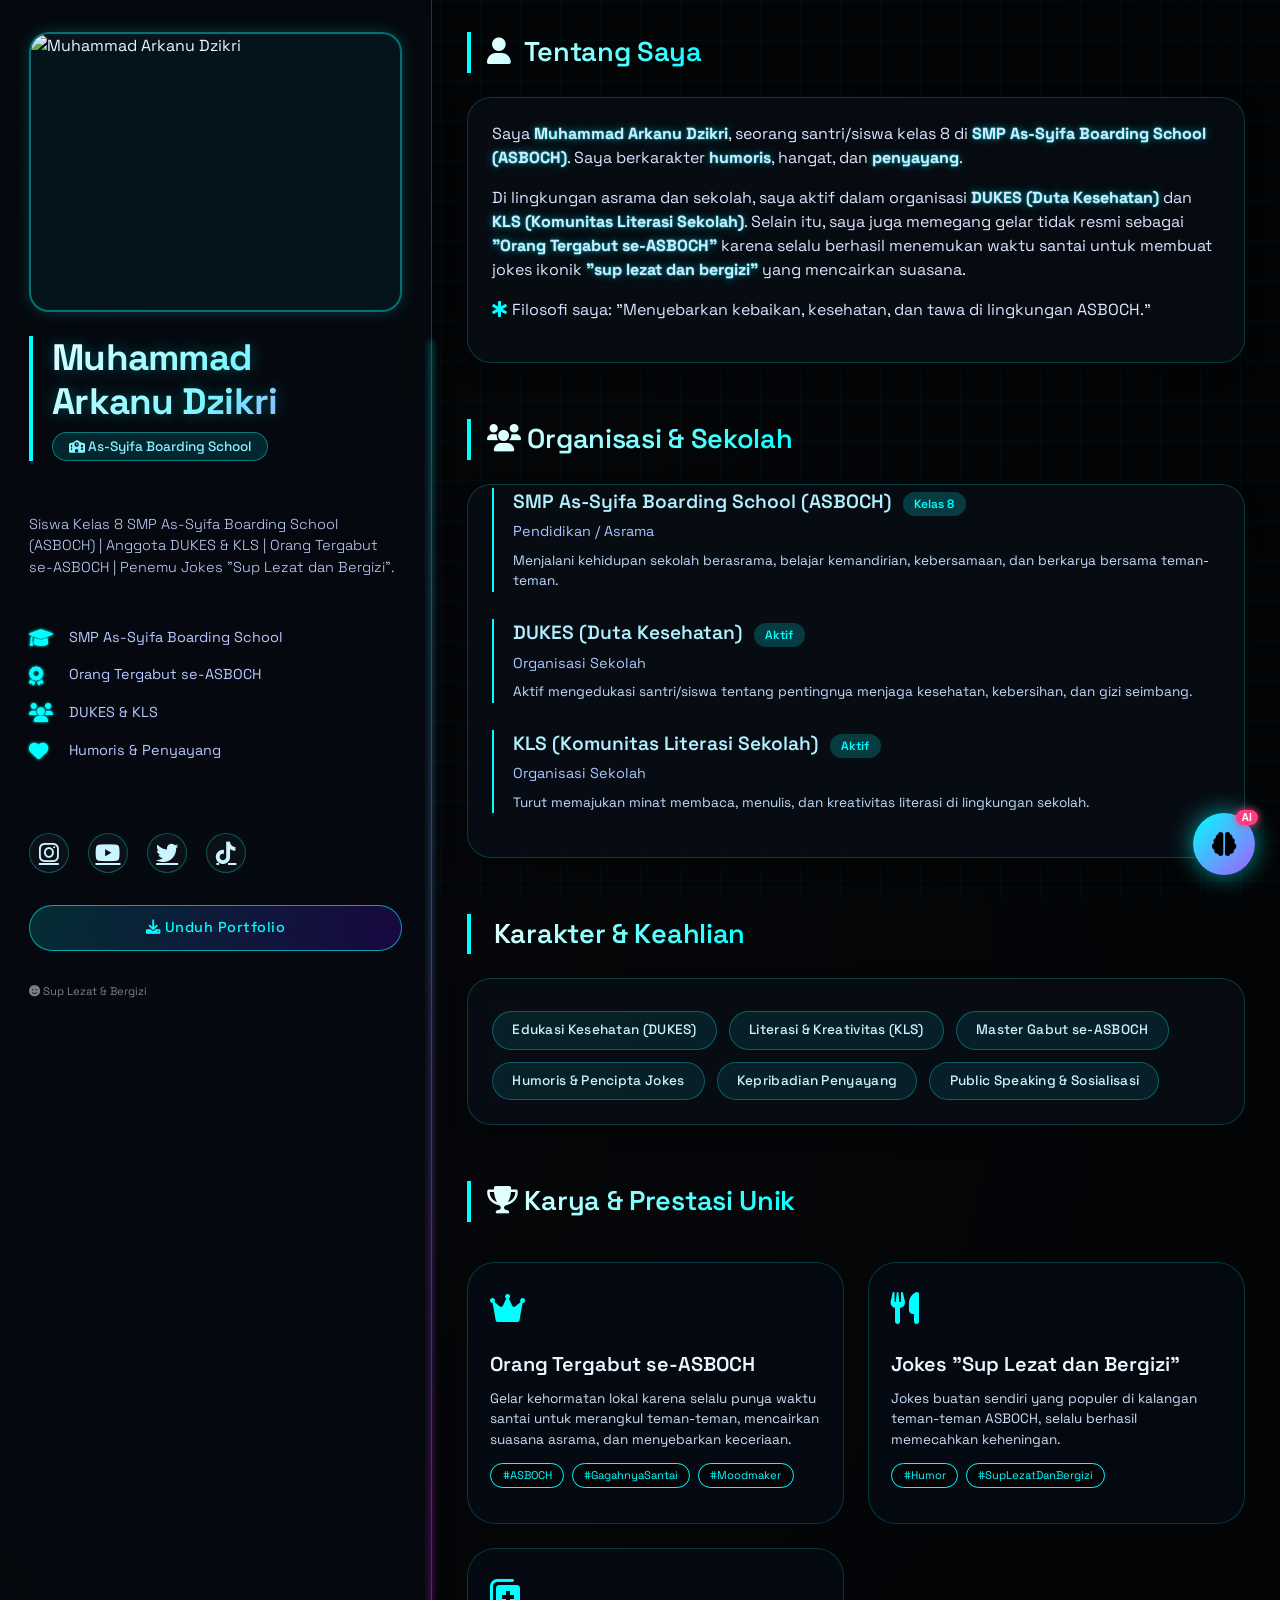
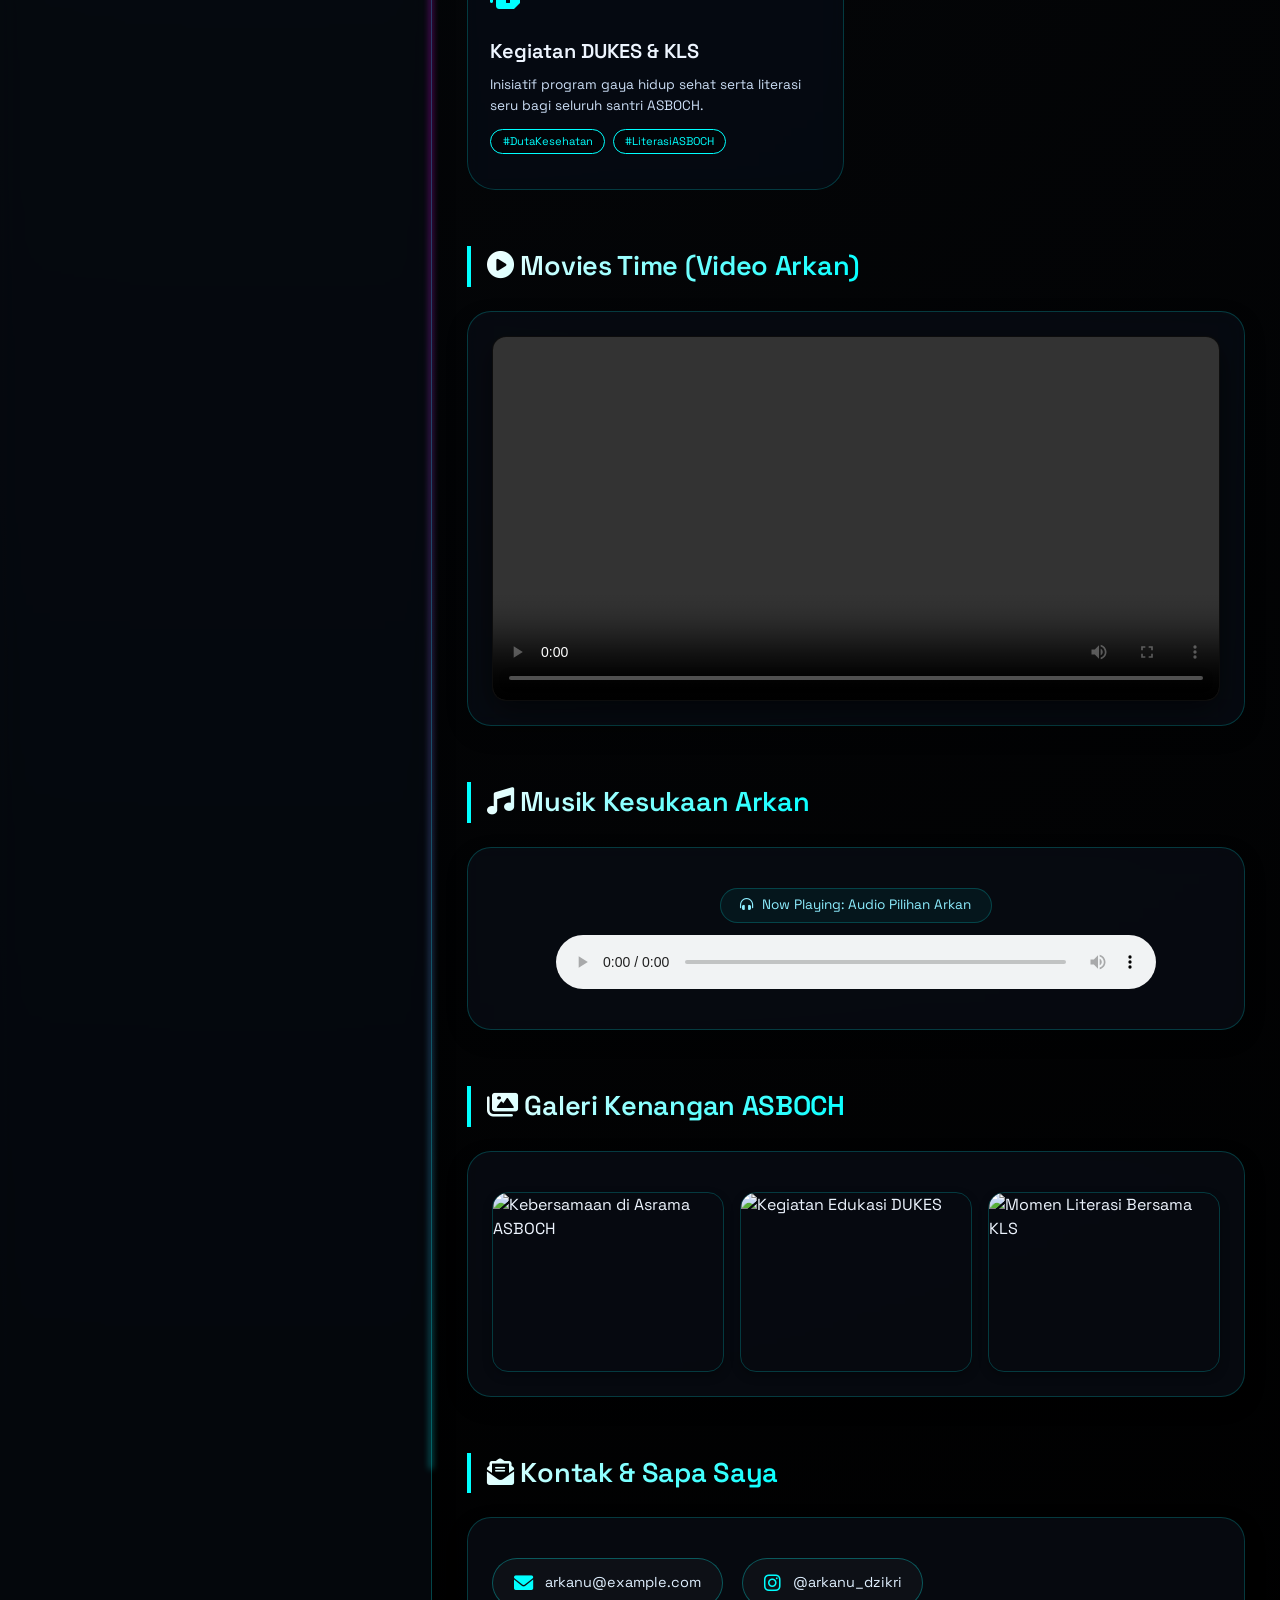
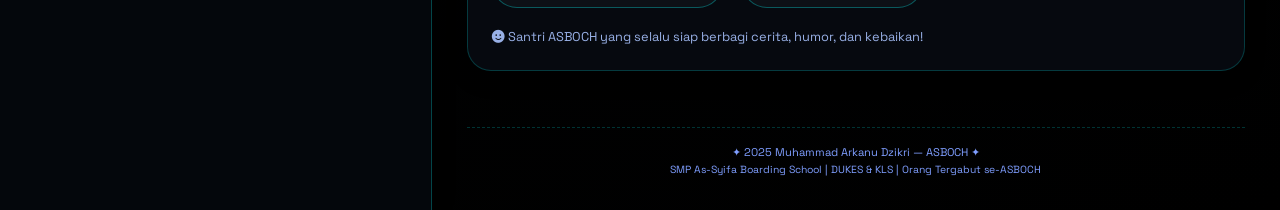
==== commit 3878c0a1: "Update index.html" ====
--- a/index.html
+++ b/index.html
@@ -8,6 +8,7 @@
     <link rel="stylesheet" href="https://cdnjs.cloudflare.com/ajax/libs/font-awesome/6.0.0-beta3/css/all.min.css">
     <style>
         * { margin: 0; padding: 0; box-sizing: border-box; }
+
         body {
             font-family: 'Space Grotesk', sans-serif;
             background: radial-gradient(circle at 20% 30%, #05070a, #000000);
@@ -16,21 +17,26 @@
             scroll-behavior: smooth;
             overflow-x: hidden;
         }
+
         body::before {
             content: "";
             position: fixed; top: 0; left: 0; width: 100%; height: 100%;
-            background-image: 
+            background-image:
                 linear-gradient(rgba(0, 255, 255, 0.03) 1px, transparent 1px),
                 linear-gradient(90deg, rgba(0, 255, 255, 0.03) 1px, transparent 1px);
             background-size: 40px 40px;
             pointer-events: none; z-index: 0;
         }
+
         .glow-text { text-shadow: 0 0 8px rgba(0, 255, 255, 0.5), 0 0 2px rgba(0, 255, 255, 0.8); }
+
         .portfolio-container {
             display: flex; flex-wrap: wrap;
             max-width: 1400px; margin: 0 auto;
             position: relative; z-index: 2; min-height: 100vh;
         }
+
+        /* SIDEBAR */
         .sidebar-left {
             flex: 1.2; min-width: 280px;
             background: rgba(8, 12, 20, 0.6);
@@ -41,12 +47,14 @@
             display: flex; flex-direction: column;
             position: relative; transition: all 0.3s ease;
         }
+
         .sidebar-left::after {
             content: ""; position: absolute;
             top: 10%; right: -1px; width: 2px; height: 80%;
             background: linear-gradient(to bottom, #0ff, #f0f, #0ff);
             filter: blur(3px); opacity: 0.7;
         }
+
         .profile-frame {
             width: 100%; height: 280px;
             border-radius: 20px; overflow: hidden;
@@ -59,19 +67,23 @@
             background: rgba(0, 255, 255, 0.05);
             display: flex; align-items: center; justify-content: center;
         }
+
         .profile-frame img {
             width: 100%; height: 100%; object-fit: cover;
             transition: transform 0.1s ease-out;
             backface-visibility: hidden;
         }
+
         .profile-frame:hover {
             border-color: #0ff;
             box-shadow: 0 0 25px rgba(0, 255, 255, 0.6);
         }
+
         .name-highlight {
             margin-bottom: 1.8rem;
             border-left: 4px solid #0ff; padding-left: 1.2rem;
         }
+
         .name-highlight h1 {
             font-size: 2.3rem; font-weight: 700;
             letter-spacing: -0.02em;
@@ -82,6 +94,7 @@
             line-height: 1.2; margin-bottom: 0.5rem;
             transition: text-shadow 0.3s ease;
         }
+
         .badge-title {
             font-size: 0.85rem; font-weight: 500;
             color: #8deeff;
@@ -92,24 +105,31 @@
             backdrop-filter: blur(4px);
             border: 0.5px solid rgba(0, 255, 255, 0.4);
         }
+
         .short-bio {
             margin: 1.5rem 0;
             color: #c4d4ff;
             font-weight: 300; font-size: 0.9rem; line-height: 1.5;
         }
+
         .info-list { list-style: none; margin: 1.5rem 0; }
+
         .info-list li {
             display: flex; align-items: center; gap: 12px;
             margin-bottom: 1rem; font-size: 0.9rem;
             color: #b8c7ff;
             transition: transform 0.2s ease, color 0.2s ease;
         }
+
         .info-list li:hover { transform: translateX(5px); color: #0ff; }
+
         .info-list li i {
             width: 28px; font-size: 1.2rem; color: #0ff;
             text-shadow: 0 0 3px cyan;
         }
+
         .social-icons { display: flex; gap: 1.2rem; margin: 2rem 0 1.5rem; }
+
         .social-icons a {
             color: #ccf4ff; font-size: 1.4rem;
             transition: 0.2s ease;
@@ -120,6 +140,7 @@
             backdrop-filter: blur(4px);
             border: 0.5px solid rgba(0, 255, 255, 0.3);
         }
+
         .social-icons a:hover {
             color: #0ff;
             transform: translateY(-4px) scale(1.1);
@@ -127,6 +148,7 @@
             box-shadow: 0 0 12px rgba(0, 255, 255, 0.5);
             background: rgba(0, 255, 255, 0.1);
         }
+
         .cv-button {
             background: linear-gradient(95deg, rgba(0, 255, 255, 0.15), rgba(100, 0, 255, 0.2));
             border: 1px solid rgba(0, 255, 255, 0.6);
@@ -137,19 +159,24 @@
             backdrop-filter: blur(5px); margin-top: 0.5rem;
             text-decoration: none; display: block; font-size: 0.9rem;
         }
+
         .cv-button:hover {
             background: rgba(0, 255, 255, 0.3);
             box-shadow: 0 0 15px cyan;
             border-color: cyan; color: white;
             transform: scale(1.02);
         }
+
+        /* MAIN CONTENT */
         .main-content { flex: 2.5; padding: 2rem 2.2rem; overflow-x: hidden; }
         section { margin-bottom: 3.5rem; }
+
         .reveal {
             position: relative; transform: translateY(40px); opacity: 0;
             transition: transform 0.8s ease, opacity 0.8s ease;
         }
         .reveal.active { transform: translateY(0); opacity: 1; }
+
         .section-title {
             font-size: 1.7rem; font-weight: 600;
             letter-spacing: -0.3px; margin-bottom: 1.5rem;
@@ -159,6 +186,7 @@
             color: transparent;
             border-left: 4px solid #0ff; padding-left: 1rem;
         }
+
         .glass-card {
             background: rgba(12, 18, 28, 0.55);
             backdrop-filter: blur(10px);
@@ -168,29 +196,37 @@
             transition: border-color 0.3s ease, box-shadow 0.3s ease, transform 0.3s ease;
             box-shadow: 0 8px 20px rgba(0, 0, 0, 0.3);
         }
+
         .glass-card:hover {
             border-color: rgba(0, 255, 255, 0.7);
             box-shadow: 0 0 20px rgba(0, 255, 255, 0.2);
             transform: translateY(-3px);
         }
+
         .about-text p { margin-bottom: 1rem; color: #d9e6ff; }
+
         .experience-item {
             margin-bottom: 1.7rem;
             border-left: 2px solid #0ff; padding-left: 1.2rem;
             transition: border-color 0.3s, transform 0.3s;
         }
         .experience-item:hover { border-left-color: #f0f; transform: translateX(4px); }
+
         .exp-title {
             font-size: 1.2rem; font-weight: 600; color: #b1f0ff;
             display: flex; align-items: baseline; flex-wrap: wrap;
             gap: 12px; margin-bottom: 0.3rem;
         }
+
         .exp-date {
             font-size: 0.75rem; background: rgba(0, 255, 255, 0.2);
             padding: 0.2rem 0.7rem; border-radius: 30px; color: #0ff;
         }
+
         .exp-company { font-size: 0.9rem; color: #aac8ff; margin-bottom: 0.5rem; }
+
         .skills-grid { display: flex; flex-wrap: wrap; gap: 12px; margin-top: 0.5rem; }
+
         .skill-pill {
             background: rgba(0, 255, 255, 0.08);
             backdrop-filter: blur(4px);
@@ -201,17 +237,20 @@
             letter-spacing: 0.3px; transition: all 0.2s;
             color: #cdf2ff;
         }
+
         .skill-pill:hover {
             background: rgba(0, 255, 255, 0.2);
             border-color: #0ff;
             transform: scale(1.05) translateY(-2px);
             color: white; box-shadow: 0 0 12px cyan;
         }
+
         .projects-grid {
             display: grid;
             grid-template-columns: repeat(auto-fill, minmax(260px, 1fr));
             gap: 1.5rem; margin-top: 1rem;
         }
+
         .project-card {
             background: rgba(6, 12, 22, 0.7);
             backdrop-filter: blur(8px);
@@ -219,26 +258,33 @@
             border: 1px solid rgba(0, 255, 255, 0.2);
             transition: border-color 0.3s, box-shadow 0.3s, transform 0.3s;
         }
+
         .project-card:hover {
             border-color: #f0f;
             box-shadow: 0 0 20px rgba(255, 0, 255, 0.2);
             transform: translateY(-6px);
         }
+
         .project-icon {
             font-size: 2rem; color: #0ff;
             margin-bottom: 1rem;
             transition: transform 0.3s ease;
         }
         .project-card:hover .project-icon { transform: scale(1.1) rotate(5deg); }
+
         .project-card h3 { font-size: 1.25rem; margin-bottom: 0.6rem; font-weight: 600; }
+
         .project-tech { display: flex; flex-wrap: wrap; gap: 8px; margin: 0.8rem 0; }
+
         .project-tech span {
             background: rgba(0, 0, 0, 0.5);
             font-size: 0.7rem; padding: 0.2rem 0.7rem;
             border-radius: 20px; color: #0ff;
             border: 0.2px solid cyan;
         }
+
         .project-card p { font-size: 0.85rem; color: #cbddf5; }
+
         .video-wrapper {
             position: relative; width: 100%;
             border-radius: 14px; overflow: hidden;
@@ -246,15 +292,19 @@
             border: 1px solid rgba(255, 255, 255, 0.05);
             box-shadow: 0 10px 30px rgba(0, 0, 0, 0.5);
         }
+
         .video-wrapper video {
             width: 100%; display: block;
             max-height: 500px; object-fit: contain;
         }
+
         .audio-container {
             display: flex; flex-direction: column;
             gap: 12px; align-items: center; padding: 1rem 0;
         }
+
         .audio-container audio { width: 100%; max-width: 600px; outline: none; }
+
         .audio-meta {
             font-size: 0.85rem; color: #8deeff;
             display: flex; align-items: center; gap: 8px;
@@ -262,11 +312,13 @@
             padding: 0.4rem 1.2rem; border-radius: 30px;
             border: 0.5px solid rgba(0, 255, 255, 0.2);
         }
+
         .gallery-container {
             display: grid;
             grid-template-columns: repeat(auto-fill, minmax(200px, 1fr));
             gap: 1rem; margin-top: 1rem;
         }
+
         .gallery-item {
             position: relative; border-radius: 16px;
             overflow: hidden;
@@ -275,10 +327,12 @@
             box-shadow: 0 4px 10px rgba(0,0,0,0.3);
             transition: border-color 0.3s, box-shadow 0.3s, transform 0.3s;
         }
+
         .gallery-item img {
             width: 100%; height: 100%; object-fit: cover;
             transition: all 0.4s ease;
         }
+
         .gallery-caption {
             position: absolute; bottom: 0; left: 0; width: 100%;
             background: linear-gradient(transparent, rgba(0,0,0,0.9));
@@ -286,6 +340,7 @@
             transform: translateY(100%);
             transition: transform 0.3s ease;
         }
+
         .gallery-item:hover .gallery-caption { transform: translateY(0); }
         .gallery-item:hover img { filter: brightness(0.8) scale(1.05); }
         .gallery-item:hover {
@@ -293,6 +348,7 @@
             box-shadow: 0 0 15px rgba(0, 255, 255, 0.4);
             transform: scale(1.02);
         }
+
         .lightbox-modal {
             position: fixed; top: 0; left: 0;
             width: 100%; height: 100%;
@@ -303,7 +359,9 @@
             opacity: 0; pointer-events: none;
             transition: opacity 0.3s ease;
         }
+
         .lightbox-modal.show { opacity: 1; pointer-events: auto; }
+
         .lightbox-content {
             max-width: 85%; max-height: 80vh;
             position: relative;
@@ -311,28 +369,34 @@
             transition: transform 0.3s ease;
             text-align: center;
         }
+
         .lightbox-modal.show .lightbox-content { transform: scale(1); }
+
         .lightbox-img {
             max-width: 100%; max-height: 75vh;
             border-radius: 12px;
             border: 2px solid rgba(0, 255, 255, 0.3);
             box-shadow: 0 0 30px rgba(0, 255, 255, 0.2);
         }
+
         .lightbox-desc {
             color: #fff; margin-top: 15px;
             font-size: 1rem; letter-spacing: 0.5px;
             text-shadow: 0 0 8px cyan;
         }
+
         .lightbox-close {
             position: absolute; top: -40px; right: 0;
             color: #0ff; font-size: 2rem;
             cursor: pointer; transition: color 0.2s;
         }
         .lightbox-close:hover { color: #f0f; }
+
         .contact-info {
             display: flex; flex-wrap: wrap;
             gap: 1.2rem; margin-top: 1rem;
         }
+
         .contact-item {
             background: rgba(255, 255, 255, 0.03);
             padding: 0.8rem 1.3rem;
@@ -341,22 +405,27 @@
             border: 0.5px solid rgba(0, 255, 255, 0.3);
             transition: all 0.3s ease;
         }
+
         .contact-item i { font-size: 1.2rem; color: #0ff; }
+
         .contact-item a, .contact-item span {
             color: #e0f0ff; text-decoration: none; font-size: 0.9rem;
         }
+
         .contact-item:hover {
             background: rgba(0, 255, 255, 0.1);
             border-color: cyan;
             transform: translateY(-2px);
             box-shadow: 0 4px 12px rgba(0,255,255,0.2);
         }
+
         footer {
             text-align: center; font-size: 0.7rem;
             margin-top: 3rem; padding-top: 1rem;
             border-top: 1px dashed rgba(0, 255, 255, 0.2);
             color: #7f9eff;
         }
+
         @media (max-width: 850px) {
             .portfolio-container { flex-direction: column; }
             .sidebar-left {
@@ -371,11 +440,12 @@
             .section-title { font-size: 1.5rem; }
             .projects-grid { grid-template-columns: 1fr; }
         }
+
         ::-webkit-scrollbar { width: 6px; }
         ::-webkit-scrollbar-track { background: #0a0f1a; }
         ::-webkit-scrollbar-thumb { background: #0ff; border-radius: 8px; }
 
-        /* ============ CHATBOT ML UI ============ */
+        /* ============ CHATBOT AI UI ============ */
         .chatbot-toggle {
             position: fixed; bottom: 25px; right: 25px;
             width: 62px; height: 62px;
@@ -399,10 +469,11 @@
             padding: 2px 6px; border-radius: 20px;
             box-shadow: 0 0 8px #ff3d7f;
         }
+
         .chatbot-panel {
             position: fixed; bottom: 100px; right: 25px;
             width: 360px; max-width: calc(100vw - 40px);
-            height: 520px; max-height: calc(100vh - 130px);
+            height: 540px; max-height: calc(100vh - 130px);
             background: rgba(8, 12, 20, 0.97);
             backdrop-filter: blur(20px);
             border: 1px solid rgba(0, 255, 255, 0.4);
@@ -415,15 +486,18 @@
             transition: all 0.3s ease;
             overflow: hidden;
         }
+
         .chatbot-panel.open {
             opacity: 1; pointer-events: auto; transform: translateY(0);
         }
+
         .chatbot-header {
             padding: 14px 18px;
             background: linear-gradient(90deg, rgba(0,255,255,0.15), rgba(165,92,255,0.15));
             border-bottom: 1px solid rgba(0, 255, 255, 0.3);
             display: flex; align-items: center; gap: 12px;
         }
+
         .chatbot-avatar {
             width: 38px; height: 38px; border-radius: 50%;
             background: linear-gradient(135deg, #0ff, #a55cff);
@@ -431,29 +505,35 @@
             color: #000; font-size: 1.1rem;
             box-shadow: 0 0 12px rgba(0, 255, 255, 0.6);
         }
+
         .chatbot-header-info h4 {
             font-size: 1rem; font-weight: 700;
             background: linear-gradient(120deg, #fff, #0ff);
             background-clip: text; -webkit-background-clip: text;
             color: transparent;
         }
+
         .chatbot-status {
             font-size: 0.72rem; color: #7fffd4;
             display: flex; align-items: center; gap: 5px;
         }
+
         .chatbot-status .dot {
             width: 7px; height: 7px; border-radius: 50%;
             background: #7fffd4;
             box-shadow: 0 0 8px #7fffd4;
             animation: pulse 1.5s infinite;
         }
+
         .chatbot-status.training .dot {
             background: #ffb800; box-shadow: 0 0 8px #ffb800;
         }
+
         @keyframes pulse {
             0%, 100% { opacity: 1; }
             50% { opacity: 0.4; }
         }
+
         .chatbot-close {
             margin-left: auto;
             background: transparent; border: none;
@@ -461,6 +541,21 @@
             cursor: pointer; transition: color 0.2s;
         }
         .chatbot-close:hover { color: #f0f; }
+
+        .chatbot-progress {
+            height: 3px;
+            background: rgba(0, 255, 255, 0.1);
+            overflow: hidden;
+        }
+
+        .chatbot-progress-bar {
+            height: 100%;
+            background: linear-gradient(90deg, #0ff, #a55cff);
+            width: 0%;
+            transition: width 0.3s ease;
+            box-shadow: 0 0 10px rgba(0, 255, 255, 0.6);
+        }
+
         .chatbot-messages {
             flex: 1; overflow-y: auto;
             padding: 16px;
@@ -468,8 +563,10 @@
             scrollbar-width: thin;
             scrollbar-color: #0ff transparent;
         }
+
         .chatbot-messages::-webkit-scrollbar { width: 4px; }
         .chatbot-messages::-webkit-scrollbar-thumb { background: #0ff; border-radius: 4px; }
+
         .msg {
             max-width: 82%;
             padding: 10px 14px;
@@ -478,11 +575,14 @@
             line-height: 1.45;
             animation: msgIn 0.25s ease;
             word-wrap: break-word;
-        }
+            white-space: pre-wrap;
+        }
+
         @keyframes msgIn {
             from { opacity: 0; transform: translateY(6px); }
             to { opacity: 1; transform: translateY(0); }
         }
+
         .msg.bot {
             align-self: flex-start;
             background: rgba(0, 255, 255, 0.08);
@@ -490,6 +590,7 @@
             color: #d6f5ff;
             border-bottom-left-radius: 4px;
         }
+
         .msg.user {
             align-self: flex-end;
             background: linear-gradient(135deg, rgba(0,255,255,0.25), rgba(165,92,255,0.25));
@@ -497,19 +598,22 @@
             color: #fff;
             border-bottom-right-radius: 4px;
         }
-        .msg.typing {
-            color: #7fffd4; font-style: italic; font-size: 0.8rem;
-        }
-        .msg .confidence {
-            display: block; margin-top: 5px;
-            font-size: 0.65rem; opacity: 0.55;
+
+        .msg.streaming::after {
+            content: "▊";
             color: #0ff;
-        }
+            animation: blink 0.8s infinite;
+            margin-left: 2px;
+        }
+
+        @keyframes blink { 50% { opacity: 0; } }
+
         .chatbot-suggestions {
             display: flex; flex-wrap: wrap; gap: 6px;
             padding: 8px 14px;
             border-top: 1px solid rgba(0, 255, 255, 0.15);
         }
+
         .suggestion-chip {
             background: rgba(0, 255, 255, 0.08);
             border: 0.5px solid rgba(0, 255, 255, 0.35);
@@ -518,17 +622,20 @@
             border-radius: 20px; cursor: pointer;
             transition: all 0.2s;
         }
+
         .suggestion-chip:hover {
             background: rgba(0, 255, 255, 0.2);
             border-color: #0ff; color: #fff;
             box-shadow: 0 0 10px rgba(0,255,255,0.4);
         }
+
         .chatbot-input-area {
             display: flex; padding: 10px 12px;
             border-top: 1px solid rgba(0, 255, 255, 0.2);
             gap: 8px; align-items: center;
             background: rgba(0, 0, 0, 0.3);
         }
+
         .chatbot-input-area input {
             flex: 1;
             background: rgba(255, 255, 255, 0.04);
@@ -541,13 +648,16 @@
             outline: none;
             transition: border-color 0.2s, box-shadow 0.2s;
         }
+
         .chatbot-input-area input:focus {
             border-color: #0ff;
             box-shadow: 0 0 10px rgba(0, 255, 255, 0.3);
         }
+
         .chatbot-input-area input:disabled {
             opacity: 0.5; cursor: not-allowed;
         }
+
         .chatbot-send {
             background: linear-gradient(135deg, #0ff, #a55cff);
             border: none; color: #000;
@@ -557,13 +667,16 @@
             display: flex; align-items: center; justify-content: center;
             transition: transform 0.2s, box-shadow 0.2s;
         }
+
         .chatbot-send:hover:not(:disabled) {
             transform: scale(1.1);
             box-shadow: 0 0 15px cyan;
         }
+
         .chatbot-send:disabled {
             opacity: 0.4; cursor: not-allowed;
         }
+
         @media (max-width: 500px) {
             .chatbot-panel {
                 right: 12px; bottom: 90px;
@@ -581,28 +694,34 @@
         <div class="profile-frame" id="js-profile-tilt">
             <img src="foto_arkanu.jpg" alt="Muhammad Arkanu Dzikri" onerror="this.onerror=null; this.src='https://ui-avatars.com/api/?name=Muhammad+Arkanu+Dzikri&background=0D8ABC&color=fff&size=512';">
         </div>
+
         <div class="name-highlight">
             <h1>Muhammad<br>Arkanu Dzikri</h1>
             <div class="badge-title">
                 <i class="fas fa-school" style="font-size: 0.8rem;"></i> As-Syifa Boarding School
             </div>
         </div>
+
         <div class="short-bio">
             Siswa Kelas 8 SMP As-Syifa Boarding School (ASBOCH) | Anggota DUKES & KLS | Orang Tergabut se-ASBOCH | Penemu Jokes "Sup Lezat dan Bergizi".
         </div>
+
         <ul class="info-list">
             <li><i class="fas fa-graduation-cap"></i> <span>SMP As-Syifa Boarding School</span></li>
             <li><i class="fas fa-award"></i> <span>Orang Tergabut se-ASBOCH</span></li>
             <li><i class="fas fa-users"></i> <span>DUKES & KLS</span></li>
             <li><i class="fas fa-heart"></i> <span>Humoris & Penyayang</span></li>
         </ul>
+
         <div class="social-icons">
             <a href="#" aria-label="Instagram"><i class="fab fa-instagram"></i></a>
             <a href="#" aria-label="YouTube"><i class="fab fa-youtube"></i></a>
             <a href="#" aria-label="Twitter"><i class="fab fa-twitter"></i></a>
             <a href="#" aria-label="TikTok"><i class="fab fa-tiktok"></i></a>
         </div>
+
         <a href="#" class="cv-button"><i class="fas fa-download"></i> Unduh Portfolio</a>
+
         <div style="margin-top: auto; font-size: 0.7rem; opacity: 0.5; margin-top: 2rem;">
             <i class="fas fa-smile"></i> Sup Lezat & Bergizi
         </div>
@@ -759,7 +878,7 @@
                 </div>
             </div>
         </section>
-        
+
         <footer>
             <span>✦ 2025 Muhammad Arkanu Dzikri — ASBOCH ✦</span><br>
             <span style="font-size: 0.65rem;">SMP As-Syifa Boarding School | DUKES & KLS | Orang Tergabut se-ASBOCH</span>
@@ -775,48 +894,48 @@
     </div>
 </div>
 
-<!-- ============ CHATBOT ML UI ============ -->
-<button class="chatbot-toggle" id="js-chat-toggle" aria-label="Buka ArkanBot">
-    <i class="fas fa-robot"></i>
-    <span class="badge" id="js-chat-badge">ML</span>
+<!-- ============ CHATBOT AI UI ============ -->
+<button class="chatbot-toggle" id="js-chat-toggle" aria-label="Buka ArkanBot AI">
+    <i class="fas fa-brain"></i>
+    <span class="badge" id="js-chat-badge">AI</span>
 </button>
 
 <div class="chatbot-panel" id="js-chat-panel">
     <div class="chatbot-header">
-        <div class="chatbot-avatar"><i class="fas fa-robot"></i></div>
+        <div class="chatbot-avatar"><i class="fas fa-brain"></i></div>
         <div class="chatbot-header-info">
-            <h4>ArkanBot 🤖</h4>
+            <h4>ArkanBot AI 🧠</h4>
             <div class="chatbot-status training" id="js-chat-status">
-                <span class="dot"></span> <span id="js-status-text">Melatih model ML...</span>
+                <span class="dot"></span>
+                <span id="js-status-text">Klik chat untuk memuat AI</span>
             </div>
         </div>
         <button class="chatbot-close" id="js-chat-close" aria-label="Tutup">
             <i class="fas fa-times"></i>
         </button>
     </div>
+    <div class="chatbot-progress" id="js-chat-progress-wrap" style="display:none;">
+        <div class="chatbot-progress-bar" id="js-chat-progress"></div>
+    </div>
     <div class="chatbot-messages" id="js-chat-messages"></div>
     <div class="chatbot-suggestions" id="js-chat-suggestions">
         <span class="suggestion-chip" data-q="Siapa Arkanu?">Siapa Arkanu?</span>
         <span class="suggestion-chip" data-q="Apa itu DUKES?">Apa itu DUKES?</span>
-        <span class="suggestion-chip" data-q="Cerita tentang sup lezat dan bergizi">Sup Lezat</span>
-        <span class="suggestion-chip" data-q="Kontak Arkanu">Kontak</span>
+        <span class="suggestion-chip" data-q="Ceritakan jokes sup lezat dan bergizi">Sup Lezat</span>
+        <span class="suggestion-chip" data-q="Bagaimana cara menghubungi Arkanu?">Kontak</span>
     </div>
     <div class="chatbot-input-area">
-        <input type="text" id="js-chat-input" placeholder="Tanya apa saja ke ArkanBot..." autocomplete="off" disabled>
+        <input type="text" id="js-chat-input" placeholder="Muat AI dulu ya..." autocomplete="off" disabled>
         <button class="chatbot-send" id="js-chat-send" disabled aria-label="Kirim">
             <i class="fas fa-paper-plane"></i>
         </button>
     </div>
 </div>
 
-<!-- TensorFlow.js -->
-<script src="https://cdn.jsdelivr.net/npm/@tensorflow/tfjs@4.20.0/dist/tf.min.js"></script>
-
+<!-- ============ PORTFOLIO INTERACTIONS ============ -->
 <script>
-/* ============================================================
-   1. PORTFOLIO INTERACTIONS (tetap seperti aslinya)
-   ============================================================ */
 document.addEventListener("DOMContentLoaded", function() {
+    // Name glow hover
     const nameElement = document.querySelector('.name-highlight h1');
     if(nameElement) {
         nameElement.addEventListener('mouseenter', () => {
@@ -827,6 +946,7 @@
         });
     }
 
+    // Scroll reveal
     const revealElements = document.querySelectorAll('.reveal');
     revealElements.forEach(el => {
         const observer = new IntersectionObserver((entries) => {
@@ -837,13 +957,14 @@
         observer.observe(el);
     });
 
+    // 3D tilt profile
     const profileTilt = document.getElementById('js-profile-tilt');
     const profileImg = profileTilt ? profileTilt.querySelector('img') : null;
     if (profileTilt && profileImg) {
         profileTilt.addEventListener('mousemove', (e) => {
             const rect = profileTilt.getBoundingClientRect();
-            const x = e.clientX - rect.left; 
-            const y = e.clientY - rect.top; 
+            const x = e.clientX - rect.left;
+            const y = e.clientY - rect.top;
             const midX = rect.width / 2;
             const midY = rect.height / 2;
             const rotateX = ((midY - y) / midY) * 15;
@@ -855,6 +976,7 @@
         });
     }
 
+    // Lightbox
     const lightbox = document.getElementById('js-lightbox');
     const lightboxImg = document.getElementById('js-lightbox-img');
     const lightboxDesc = document.getElementById('js-lightbox-desc');
@@ -871,432 +993,217 @@
             }
         });
     });
+
     if (lightboxClose && lightbox) {
         lightboxClose.addEventListener('click', () => lightbox.classList.remove('show'));
         lightbox.addEventListener('click', (e) => {
             if (e.target === lightbox) lightbox.classList.remove('show');
         });
     }
+
+    console.log("Muhammad Arkanu Dzikri | Portfolio ASBOCH Berhasil Dimuat.");
 });
-
-/* ============================================================
-   2. MACHINE LEARNING CHATBOT (TensorFlow.js)
-   ============================================================ */
-
-// ---------- DATASET INTENT ----------
-const INTENTS = [
-    {
-        tag: 'greeting',
-        patterns: [
-            'halo', 'hai', 'hello', 'hi', 'hey', 'selamat pagi', 'selamat siang',
-            'selamat sore', 'selamat malam', 'assalamualaikum', 'halo bot',
-            'hai bot', 'pagi', 'siang', 'sore', 'malam', 'yo', 'woi', 'permisi'
-        ],
-        responses: [
-            'Halo! 👋 Aku ArkanBot, asisten virtual-nya Arkanu. Mau tanya apa hari ini?',
-            'Hai! Salam kenal, aku bot-nya Arkanu 😄 Ada yang bisa aku bantu?',
-            'Halo juga! Aku di sini siap jawab pertanyaanmu tentang Arkanu. Tanya apa aja ya!'
-        ]
-    },
-    {
-        tag: 'about',
-        patterns: [
-            'siapa arkanu', 'tentang arkan', 'profil arkanu', 'siapa itu arkanu',
-            'ceritakan tentang arkan', 'arkanu siapa', 'biodata arkanu', 'arkan siapa',
-            'siapa arkan', 'tentang kamu', 'kamu siapa', 'arkanu itu siapa',
-            'kenalan dong', 'perkenalkan arkanu', 'info arkanu', 'data arkanu'
-        ],
-        responses: [
-            'Muhammad Arkanu Dzikri adalah santri kelas 8 SMP As-Syifa Boarding School (ASBOCH). Dia humoris, penyayang, dan dijuluki "Orang Tergabut se-ASBOCH"! 🎉',
-            'Arkanu itu siswa ASBOCH yang aktif di DUKES & KLS, pencipta jokes "Sup Lezat dan Bergizi", dan mood maker sejati di asrama! 😄'
-        ]
-    },
-    {
-        tag: 'school',
-        patterns: [
-            'sekolah', 'asboch', 'smp', 'asyifa', 'as-syifa', 'boarding school',
-            'sekolahnya dimana', 'sekolah arkanu', 'arkanu sekolah dimana',
-            'asrama', 'santri', 'sekolahnya apa', 'sekolahnya di mana'
-        ],
-        responses: [
-            'Arkanu bersekolah di SMP As-Syifa Boarding School (ASBOCH). Di sana dia aktif di DUKES dan KLS! 🏫',
-            'ASBOCH = As-Syifa Boarding School. Di sanalah Arkanu tinggal, belajar, dan menyebarkan tawa bersama teman-teman asrama!'
-        ]
-    },
-    {
-        tag: 'dukes',
-        patterns: [
-            'dukes', 'duta kesehatan', 'kesehatan', 'organisasi kesehatan',
-            'apa itu dukes', 'dukes itu apa', 'kegiatan dukes', 'dukes asboch',
-            'edukasi kesehatan', 'gizi'
-        ],
-        responses: [
-            'DUKES = Duta Kesehatan! Arkanu aktif mengedukasi santri ASBOCH tentang pentingnya menjaga kesehatan, kebersihan, dan gizi seimbang. 🏥',
-            'Di DUKES, Arkanu ikut menyebarkan kesadaran hidup sehat ke seluruh santri ASBOCH. Keren kan? 💪'
-        ]
-    },
-    {
-        tag: 'kls',
-        patterns: [
-            'kls', 'literasi', 'komunitas literasi', 'membaca', 'menulis',
-            'apa itu kls', 'kls itu apa', 'kegiatan kls', 'komunitas literasi sekolah',
-            'buku', 'literasi sekolah'
-        ],
-        responses: [
-            'KLS = Komunitas Literasi Sekolah! Di sini Arkanu mengembangkan minat baca, tulis, dan kreativitas literasi di ASBOCH. 📚',
-            'KLS adalah wadah Arkanu menyalurkan hobi literasi dan mengajak teman-teman ASBOCH makin cinta baca-tulis! ✍️'
-        ]
-    },
-    {
-        tag: 'sup',
-        patterns: [
-            'sup', 'sup lezat', 'lezat dan bergizi', 'jokes', 'lucu', 'humor',
-            'garing', 'jokes arkanu', 'jokes sup', 'lawakan', 'lelucon',
-            'apa itu sup lezat', 'cerita sup', 'makanan favorit', 'sup lezat dan bergizi'
-        ],
-        responses: [
-            '"Sup Lezat dan Bergizi" adalah jokes ikonik ciptaan Arkanu yang selalu berhasil mencairkan suasana di ASBOCH! 🍲😄',
-            'Jokes "Sup Lezat dan Bergizi" itu trademark-nya Arkanu loh! Dijamin bikin ngakak dan suasana jadi hangat. 🍲✨'
-        ]
-    },
-    {
-        tag: 'tergabut',
-        patterns: [
-            'tergabut', 'gabut', 'paling gabut', 'orang tergabut', 'gelar arkanu',
-            'julukan arkanu', 'orang tergabut se-asboch', 'kenapa tergabut',
-            'gabut se asboch', 'tergabut se asboch'
-        ],
-        responses: [
-            'Arkanu dijuluki "Orang Tergabut se-ASBOCH" karena selalu punya waktu santai untuk merangkul teman dan menyebarkan keceriaan! 👑',
-            'Gelar "Orang Tergabut se-ASBOCH" itu bukan sembarang gelar — Arkanu memang jagonya bikin suasana jadi cair! 😎'
-        ]
-    },
-    {
-        tag: 'contact',
-        patterns: [
-            'kontak', 'email', 'instagram', 'hubungi', 'sapa', 'dm',
-            'kontak arkanu', 'email arkanu', 'ig arkanu', 'sosmed arkanu',
-            'bagaimana menghubungi', 'cara hubungi arkanu'
-        ],
-        responses: [
-            'Kamu bisa menghubungi Arkanu via email arkanu@example.com atau Instagram @arkanu_dzikri. 📧📸',
-            'Sapa Arkanu di Instagram @arkanu_dzikri atau kirim email ke arkanu@example.com ya! 👋'
-        ]
-    },
-    {
-        tag: 'music',
-        patterns: [
-            'musik', 'lagu', 'audio', 'musik kesukaan', 'favorit', 'playlist',
-            'lagu favorit', 'musik arkanu', 'lagu arkanu', 'dengerin lagu',
-            'musik apa', 'lagu apa'
-        ],
-        responses: [
-            'Arkanu punya selera musik unik! 🎵 Scroll ke bagian "Musik Kesukaan Arkan" di portfolio untuk dengerin langsung!',
-            'Cek section "Musik Kesukaan Arkan" di portfolio — di situ ada audio pilihan Arkanu! 🎧'
-        ]
-    },
-    {
-        tag: 'video',
-        patterns: [
-            'video', 'movie', 'film', 'nonton', 'movies time', 'video arkan',
-            'nonton apa', 'video favorit', 'film favorit'
-        ],
-        responses: [
-            'Ada section "Movies Time" di portfolio — scroll ke sana buat nonton video pilihan Arkan! 🎬',
-            'Video kesukaan Arkan ada di section "Movies Time" 🎥 Cek langsung di portfolio ya!'
-        ]
-    },
-    {
-        tag: 'thanks',
-        patterns: [
-            'makasih', 'terima kasih', 'thanks', 'thank you', 'tq', 'thx',
-            'makasih ya', 'terima kasih banyak', 'oke makasih', 'sip makasih'
-        ],
-        responses: [
-            'Sama-sama! Senang bisa bantu 😊',
-            'Dengan senang hati! Jangan lupa sebar kebaikan dan tawa ya! 🌟',
-            'You\'re welcome! Semoga harimu secerah senyum Arkanu! 😄'
-        ]
-    },
-    {
-        tag: 'goodbye',
-        patterns: [
-            'bye', 'dadah', 'sampai jumpa', 'selamat tinggal', 'goodbye',
-            'see you', 'sampai ketemu', 'pamit', 'sudah dulu', 'cukup dulu'
-        ],
-        responses: [
-            'Sampai jumpa! Jangan lupa makan sup lezat dan bergizi ya! 🍲😄',
-            'Dadah! Semoga harimu menyenangkan dan penuh tawa! 👋',
-            'See you! Kembali lagi kalau mau nanya-nanya soal Arkanu ya! 🤖'
-        ]
-    },
-    {
-        tag: 'praise',
-        patterns: [
-            'keren', 'hebat', 'mantap', 'bagus', 'wow', 'nice', 'cool',
-            'keren banget', 'hebat sekali', 'top', 'mantul', 'kece'
-        ],
-        responses: [
-            'Makasih! Nanti aku sampaikan ke Arkanu 😎✨',
-            'Wih, makasih pujiannya! Arkanu memang keren! 🔥',
-            'Hehe makasih! Jangan lupa cek portfolio lengkapnya ya! 💫'
-        ]
-    },
-    {
-        tag: 'bot_identity',
-        patterns: [
-            'kamu bot', 'kamu siapa', 'arkanbot', 'bot apa ini', 'ini bot',
-            'kamu machine learning', 'kamu ai', 'kamu pakai apa', 'kamu model apa',
-            'apakah kamu ai', 'kamu robot'
-        ],
-        responses: [
-            'Aku ArkanBot 🤖 — chatbot berbasis Machine Learning (TensorFlow.js Neural Network) yang dilatih langsung di browser kamu! Keren kan?',
-            'Iya! Aku bukan chatbot biasa — aku pakai Neural Network (TensorFlow.js) yang dilatih on-the-fly di browser kamu buat klasifikasi intent. 🧠⚡'
-        ]
-    },
-    {
-        tag: 'fallback',
-        patterns: [],
-        responses: [
-            'Hmm, aku belum paham itu 🤔 Coba tanya tentang Arkanu, sekolahnya, DUKES, KLS, atau jokes "Sup Lezat dan Bergizi"!',
-            'Maaf, aku belum ngerti. Coba kata kunci lain seperti "siapa Arkanu", "DUKES", "KLS", atau "sup lezat" ya!',
-            'Waduh, otak ML-ku belum nyampe 😅 Coba tanya hal lain seputar Arkanu, sekolah, atau kontaknya ya!'
-        ]
+</script>
+
+<!-- ============ ARKANBOT AI (Transformers.js + LLM) ============ -->
+<script type="module">
+/* ================================================================
+   ARKANBOT AI — Generative LLM in-browser (Transformers.js + WebGPU)
+   Model: Qwen2.5-0.5B-Instruct (quantized q4)
+   ================================================================ */
+
+const MODEL_ID = 'onnx-community/Qwen2.5-0.5B-Instruct';
+
+const SYSTEM_PROMPT = `Kamu adalah "ArkanBot", asisten virtual ramah, hangat, dan sedikit humoris untuk portfolio Muhammad Arkanu Dzikri.
+
+INFORMASI TENTANG ARKANU:
+- Nama lengkap: Muhammad Arkanu Dzikri (panggil: Arkanu / Arkan)
+- Status: Santri kelas 8 SMP As-Syifa Boarding School (ASBOCH)
+- Organisasi: DUKES (Duta Kesehatan) & KLS (Komunitas Literasi Sekolah)
+- Julukan: "Orang Tergabut se-ASBOCH"
+- Jokes ikonik: "Sup Lezat dan Bergizi"
+- Karakter: humoris, hangat, penyayang, mood maker
+- Kontak: email arkanu@example.com, Instagram @arkanu_dzikri
+- Filosofi: "Menyebarkan kebaikan, kesehatan, dan tawa di ASBOCH"
+
+ATURAN MENJAWAB:
+- Bahasa Indonesia santai, akrab, singkat (maks 3 kalimat)
+- Boleh pakai emoji secukupnya
+- Kalau ditanya hal di luar info di atas, arahkan balik ke topik Arkanu
+- Jangan mengarang fakta yang tidak ada di info di atas
+- Kalau tidak tahu, akui saja dan tawarkan topik lain`;
+
+let generator = null;
+let TextStreamer = null;
+let isReady = false;
+let isInitializing = false;
+let currentDevice = 'wasm';
+const chatHistory = [];
+let chatUI = {};
+
+/* ---------- Helpers ---------- */
+function addMessage(text, sender) {
+    const div = document.createElement('div');
+    div.className = `msg ${sender}`;
+    div.textContent = text;
+    chatUI.messages.appendChild(div);
+    chatUI.messages.scrollTop = chatUI.messages.scrollHeight;
+    return div;
+}
+
+/* ---------- Load Model ---------- */
+async function loadModel() {
+    if (isReady || isInitializing) return;
+    isInitializing = true;
+
+    chatUI.statusText.textContent = 'Memuat library AI...';
+    chatUI.progressWrap.style.display = 'block';
+
+    try {
+        const mod = await import('https://cdn.jsdelivr.net/npm/@huggingface/transformers@3.2.0');
+        const { pipeline } = mod;
+        TextStreamer = mod.TextStreamer;
+
+        // Detect WebGPU
+        try {
+            if (navigator.gpu) {
+                const adapter = await navigator.gpu.requestAdapter();
+                if (adapter) currentDevice = 'webgpu';
+            }
+        } catch (e) { /* fallback wasm */ }
+
+        chatUI.statusText.textContent = `Mengunduh model AI (${currentDevice.toUpperCase()})...`;
+
+        generator = await pipeline('text-generation', MODEL_ID, {
+            dtype: currentDevice === 'webgpu' ? 'q4f16' : 'q4',
+            device: currentDevice,
+            progress_callback: (p) => {
+                if (p.status === 'progress' && p.total) {
+                    const pct = Math.round((p.loaded / p.total) * 100);
+                    chatUI.statusText.textContent = `Mengunduh model AI... ${pct}%`;
+                    chatUI.progressBar.style.width = pct + '%';
+                } else if (p.status === 'ready') {
+                    chatUI.progressBar.style.width = '100%';
+                }
+            }
+        });
+
+        isReady = true;
+        isInitializing = false;
+        chatUI.statusText.textContent = `AI online (${currentDevice.toUpperCase()})`;
+        chatUI.statusEl.classList.remove('training');
+        chatUI.progressBar.style.width = '100%';
+        setTimeout(() => { chatUI.progressWrap.style.display = 'none'; }, 800);
+        chatUI.input.disabled = false;
+        chatUI.sendBtn.disabled = false;
+        chatUI.input.placeholder = 'Tanya apa saja ke ArkanBot AI...';
+
+        addMessage('Halo! 👋 Aku ArkanBot — chatbot AI generatif (Qwen2.5 Neural Network) yang berjalan 100% di browser kamu. Tanya apa saja tentang Arkanu ya! 🧠✨', 'bot');
+
+    } catch (err) {
+        console.error('[ArkanBot] Gagal memuat AI:', err);
+        isInitializing = false;
+        chatUI.statusText.textContent = 'Gagal memuat AI';
+        chatUI.statusEl.classList.remove('training');
+        addMessage('Waduh, AI-nya gagal dimuat 😅 Ini biasanya karena koneksi internet lambat atau browser nggak mendukung WebGPU/WASM. Coba refresh ya!', 'bot');
     }
-];
-
-// ---------- ML UTILS ----------
-function tokenize(text) {
-    return String(text)
-        .toLowerCase()
-        .replace(/[^a-z0-9\s]/g, ' ')
-        .split(/\s+/)
-        .filter(w => w.length > 0);
 }
 
-function buildVocabulary(intents) {
-    const vocabSet = new Set();
-    intents.forEach(intent => {
-        intent.patterns.forEach(p => {
-            tokenize(p).forEach(w => vocabSet.add(w));
+/* ---------- Generate Response (streaming) ---------- */
+async function sendMessage(userText) {
+    addMessage(userText, 'user');
+    const botMsg = addMessage('', 'bot');
+    botMsg.classList.add('streaming');
+
+    const messages = [
+        { role: 'system', content: SYSTEM_PROMPT },
+        ...chatHistory.slice(-4),
+        { role: 'user', content: userText }
+    ];
+
+    try {
+        const streamer = new TextStreamer(generator.tokenizer, {
+            skip_prompt: true,
+            skip_special_tokens: true,
+            callback_function: (token) => {
+                botMsg.textContent += token;
+                chatUI.messages.scrollTop = chatUI.messages.scrollHeight;
+            }
         });
+
+        await generator(messages, {
+            max_new_tokens: 180,
+            do_sample: true,
+            temperature: 0.7,
+            top_p: 0.9,
+            repetition_penalty: 1.1,
+            streamer
+        });
+
+        botMsg.classList.remove('streaming');
+        if (!botMsg.textContent.trim()) {
+            botMsg.textContent = 'Hmm, aku bingung jawabnya 😅 Coba tanya dengan cara lain ya!';
+        }
+
+        chatHistory.push({ role: 'user', content: userText });
+        chatHistory.push({ role: 'assistant', content: botMsg.textContent });
+
+    } catch (err) {
+        console.error(err);
+        botMsg.classList.remove('streaming');
+        botMsg.textContent = 'Aduh, AI-nya error 😅 Coba tanya lagi ya.';
+    }
+}
+
+/* ---------- UI Wiring ---------- */
+document.addEventListener('DOMContentLoaded', () => {
+    chatUI = {
+        toggle:       document.getElementById('js-chat-toggle'),
+        panel:        document.getElementById('js-chat-panel'),
+        closeBtn:     document.getElementById('js-chat-close'),
+        input:        document.getElementById('js-chat-input'),
+        sendBtn:      document.getElementById('js-chat-send'),
+        messages:     document.getElementById('js-chat-messages'),
+        statusEl:     document.getElementById('js-chat-status'),
+        statusText:   document.getElementById('js-status-text'),
+        progressBar:  document.getElementById('js-chat-progress'),
+        progressWrap: document.getElementById('js-chat-progress-wrap'),
+        suggestions:  document.getElementById('js-chat-suggestions'),
+        badge:        document.getElementById('js-chat-badge'),
+    };
+
+    chatUI.toggle.addEventListener('click', () => {
+        chatUI.panel.classList.toggle('open');
+        if (chatUI.panel.classList.contains('open') && chatUI.badge) {
+            chatUI.badge.style.display = 'none';
+        }
+        if (chatUI.panel.classList.contains('open') && !isReady && !isInitializing) {
+            loadModel();
+        }
     });
-    return Array.from(vocabSet);
-}
-
-function bagOfWords(text, vocab, indexMap) {
-    const tokens = tokenize(text);
-    const vec = new Array(vocab.length).fill(0);
-    tokens.forEach(t => {
-        const idx = indexMap[t];
-        if (idx !== undefined) vec[idx] = 1;
-    });
-    return vec;
-}
-
-// ---------- TRAINING ----------
-async function trainChatbotModel() {
-    if (typeof tf === 'undefined') {
-        throw new Error('TensorFlow.js belum termuat. Cek koneksi internet.');
-    }
-
-    const vocab = buildVocabulary(INTENTS);
-    const indexMap = {};
-    vocab.forEach((w, i) => { indexMap[w] = i; });
-
-    const X = [];
-    const Y = [];
-
-    INTENTS.forEach((intent, intentIdx) => {
-        if (intent.patterns.length === 0) return;
-        intent.patterns.forEach(pattern => {
-            X.push(bagOfWords(pattern, vocab, indexMap));
-            const label = new Array(INTENTS.length).fill(0);
-            label[intentIdx] = 1;
-            Y.push(label);
-        });
-    });
-
-    const xs = tf.tensor2d(X);
-    const ys = tf.tensor2d(Y);
-
-    const model = tf.sequential();
-    model.add(tf.layers.dense({
-        inputShape: [vocab.length],
-        units: 24,
-        activation: 'relu',
-        kernelInitializer: 'heNormal'
-    }));
-    model.add(tf.layers.dropout({ rate: 0.2 }));
-    model.add(tf.layers.dense({
-        units: 24,
-        activation: 'relu',
-        kernelInitializer: 'heNormal'
-    }));
-    model.add(tf.layers.dense({
-        units: INTENTS.length,
-        activation: 'softmax'
-    }));
-
-    model.compile({
-        optimizer: tf.train.adam(0.01),
-        loss: 'categoricalCrossentropy',
-        metrics: ['accuracy']
-    });
-
-    await model.fit(xs, ys, {
-        epochs: 400,
-        batchSize: 8,
-        shuffle: true,
-        verbose: 0
-    });
-
-    xs.dispose();
-    ys.dispose();
-
-    return { model, vocab, indexMap };
-}
-
-// ---------- PREDICTION ----------
-function predictIntent(text, model, vocab, indexMap) {
-    const inputVec = bagOfWords(text, vocab, indexMap);
-    const input = tf.tensor2d([inputVec]);
-    const pred = model.predict(input);
-    const probs = pred.dataSync();
-    input.dispose();
-    pred.dispose();
-
-    let maxIdx = 0;
-    let maxProb = probs[0];
-    for (let i = 1; i < probs.length; i++) {
-        if (probs[i] > maxProb) {
-            maxProb = probs[i];
-            maxIdx = i;
-        }
-    }
-
-    const threshold = 0.45;
-    if (maxProb < threshold) {
-        const fb = INTENTS.findIndex(i => i.tag === 'fallback');
-        return { intent: INTENTS[fb], confidence: maxProb };
-    }
-    return { intent: INTENTS[maxIdx], confidence: maxProb };
-}
-
-// ---------- CHATBOT UI STATE ----------
-let chatbotModel = null;
-let chatbotVocab = null;
-let chatbotIndexMap = null;
-let chatbotReady = false;
-
-document.addEventListener('DOMContentLoaded', async () => {
-    const toggle   = document.getElementById('js-chat-toggle');
-    const panel    = document.getElementById('js-chat-panel');
-    const closeBtn = document.getElementById('js-chat-close');
-    const input    = document.getElementById('js-chat-input');
-    const sendBtn  = document.getElementById('js-chat-send');
-    const messages = document.getElementById('js-chat-messages');
-    const statusEl = document.getElementById('js-chat-status');
-    const statusTxt= document.getElementById('js-status-text');
-    const badge    = document.getElementById('js-chat-badge');
-    const suggestions = document.getElementById('js-chat-suggestions');
-
-    function addMessage(text, sender, confidence) {
-        const div = document.createElement('div');
-        div.className = `msg ${sender}`;
-        div.textContent = text;
-        if (typeof confidence === 'number') {
-            const c = document.createElement('span');
-            c.className = 'confidence';
-            c.textContent = `conf: ${(confidence * 100).toFixed(1)}%`;
-            div.appendChild(c);
-        }
-        messages.appendChild(div);
-        messages.scrollTop = messages.scrollHeight;
-        return div;
-    }
-
-    function addTyping() {
-        const div = document.createElement('div');
-        div.className = 'msg bot typing';
-        div.textContent = 'ArkanBot sedang berpikir...';
-        messages.appendChild(div);
-        messages.scrollTop = messages.scrollHeight;
-        return div;
-    }
-
-    function botRespond(userText) {
-        if (!chatbotReady) {
-            addMessage('Tunggu sebentar ya, model ML-ku masih dilatih 🧠', 'bot');
-            return;
-        }
-        const typing = addTyping();
-        setTimeout(() => {
-            typing.remove();
-            const { intent, confidence } = predictIntent(
-                userText, chatbotModel, chatbotVocab, chatbotIndexMap
-            );
-            const responses = intent.responses;
-            const reply = responses[Math.floor(Math.random() * responses.length)];
-            addMessage(reply, 'bot', confidence);
-        }, 350);
-    }
-
-    function handleSend() {
-        const text = input.value.trim();
+
+    chatUI.closeBtn.addEventListener('click', () => chatUI.panel.classList.remove('open'));
+
+    const handleSend = () => {
+        if (!isReady) return;
+        const text = chatUI.input.value.trim();
         if (!text) return;
-        addMessage(text, 'user');
-        input.value = '';
-        botRespond(text);
-    }
-
-    // UI events
-    toggle.addEventListener('click', () => {
-        panel.classList.toggle('open');
-        if (panel.classList.contains('open') && badge) badge.style.display = 'none';
-    });
-    closeBtn.addEventListener('click', () => panel.classList.remove('open'));
-    sendBtn.addEventListener('click', handleSend);
-    input.addEventListener('keydown', (e) => {
+        chatUI.input.value = '';
+        sendMessage(text);
+    };
+
+    chatUI.sendBtn.addEventListener('click', handleSend);
+    chatUI.input.addEventListener('keydown', (e) => {
         if (e.key === 'Enter') handleSend();
     });
-    suggestions.querySelectorAll('.suggestion-chip').forEach(chip => {
+
+    chatUI.suggestions.querySelectorAll('.suggestion-chip').forEach(chip => {
         chip.addEventListener('click', () => {
-            input.value = chip.dataset.q;
+            if (!isReady) return;
+            chatUI.input.value = chip.dataset.q;
             handleSend();
         });
     });
-
-    // Greeting message
-    addMessage('Halo! 👋 Aku ArkanBot — chatbot berbasis Machine Learning. Sebentar ya, otakku (Neural Network) sedang dilatih...', 'bot');
-
-    // Train model
-    try {
-        const t0 = performance.now();
-        const { model, vocab, indexMap } = await trainChatbotModel();
-        const t1 = performance.now();
-        chatbotModel = model;
-        chatbotVocab = vocab;
-        chatbotIndexMap = indexMap;
-        chatbotReady = true;
-
-        statusEl.classList.remove('training');
-        statusTxt.textContent = 'Online — Model ML siap';
-        input.disabled = false;
-        sendBtn.disabled = false;
-
-        addMessage(
-            `Model ML berhasil dilatih! ✅ (vocab: ${vocab.length} kata, ${INTENTS.length} intent, waktu: ${((t1-t0)/1000).toFixed(2)}s). Tanya apa saja tentang Arkanu ya!`,
-            'bot'
-        );
-        console.log(`[ArkanBot] Model ML siap — vocab=${vocab.length}, intents=${INTENTS.length}, train=${((t1-t0)/1000).toFixed(2)}s`);
-    } catch (err) {
-        console.error('[ArkanBot] Gagal melatih model:', err);
-        statusEl.classList.remove('training');
-        statusTxt.textContent = 'Mode fallback (offline)';
-        chatbotReady = false;
-        addMessage('Waduh, model ML gagal dilatih 😅 Cek koneksi internet (butuh CDN TensorFlow.js) lalu refresh halaman.', 'bot');
-    }
 });
 </script>
 </body>
